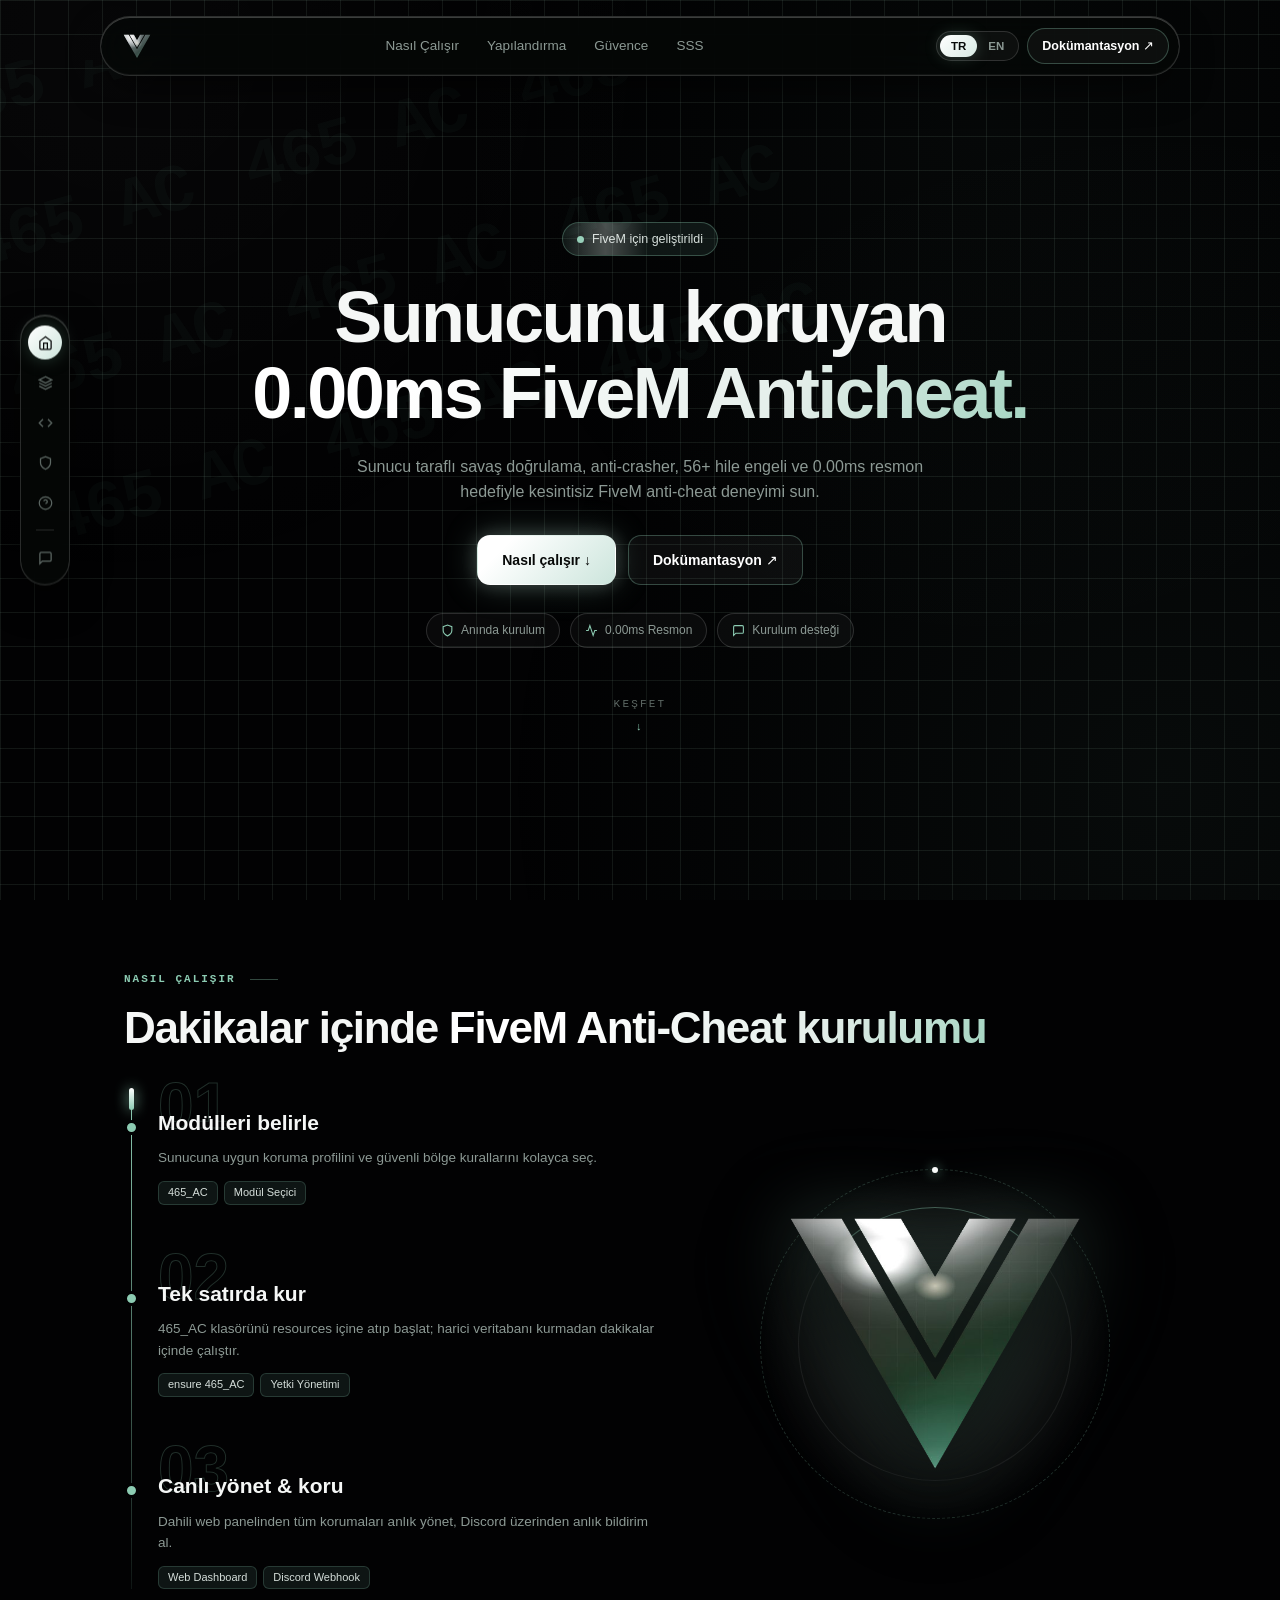
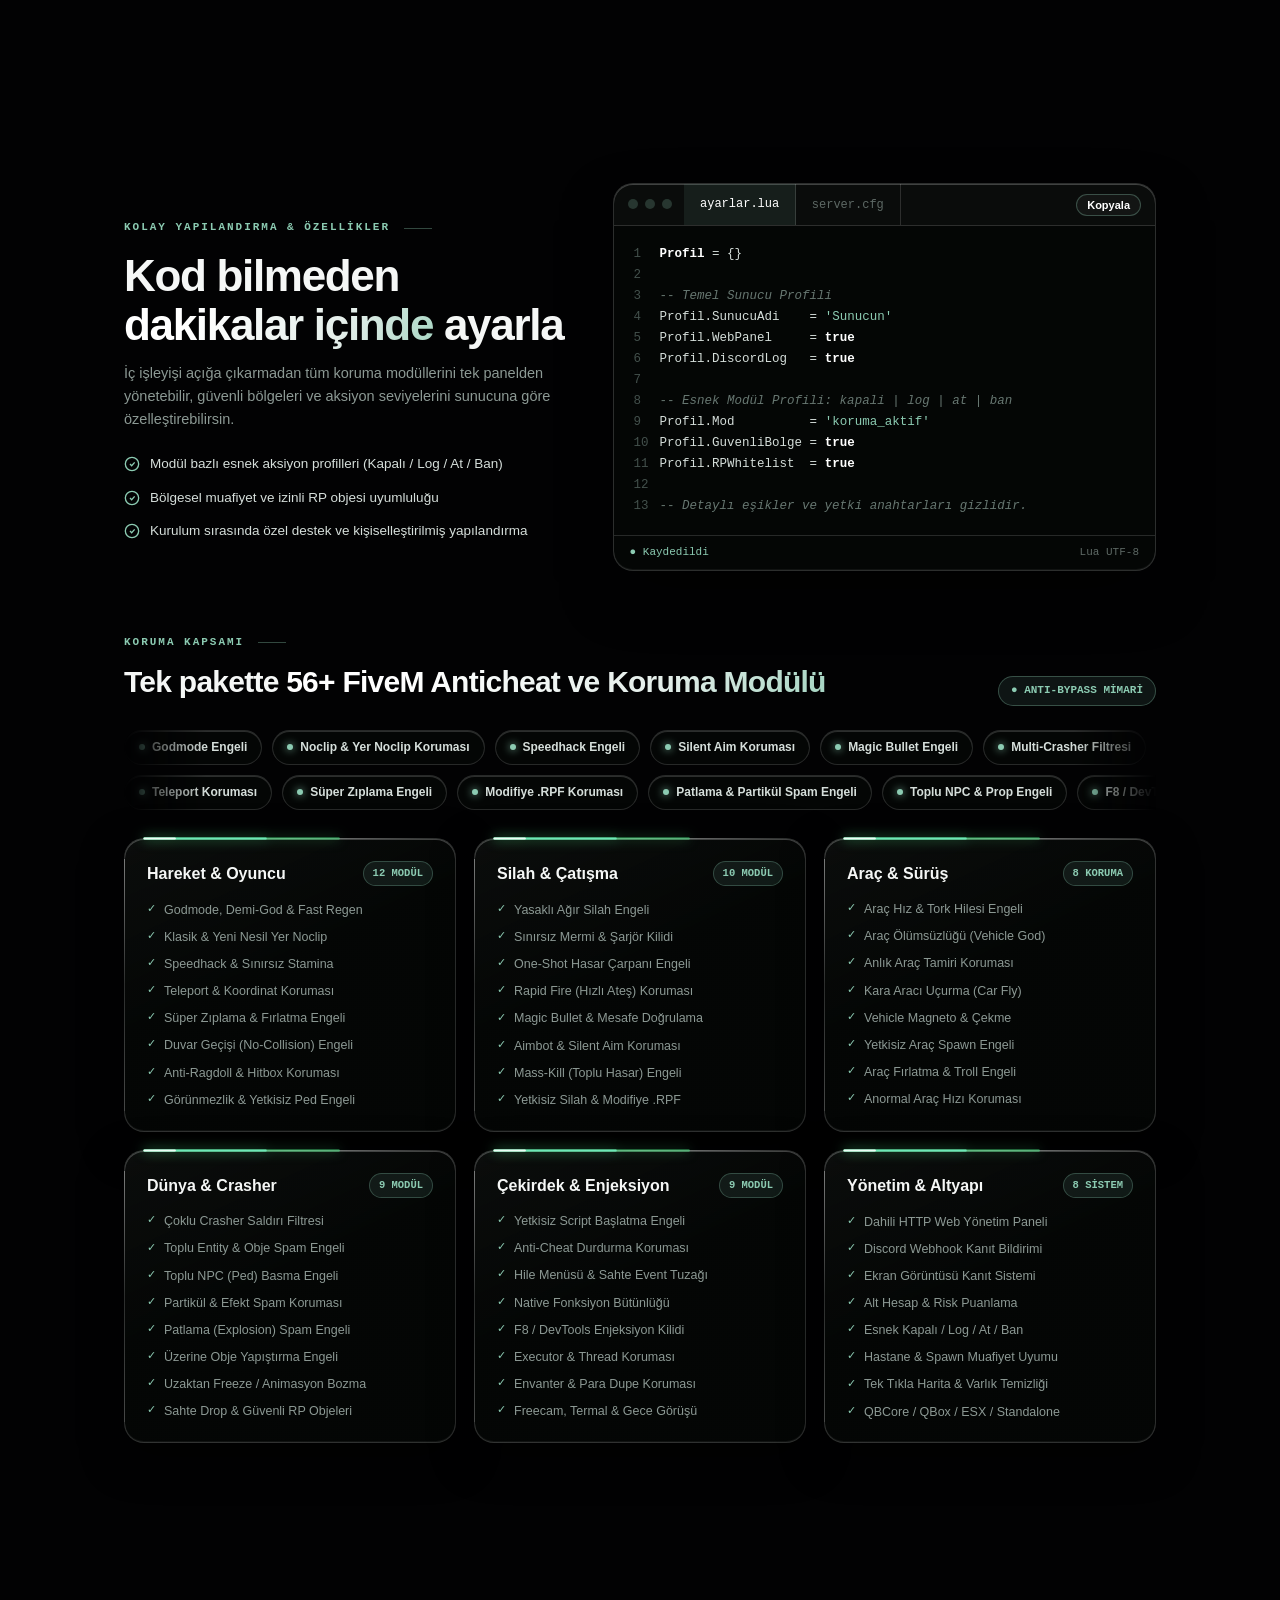
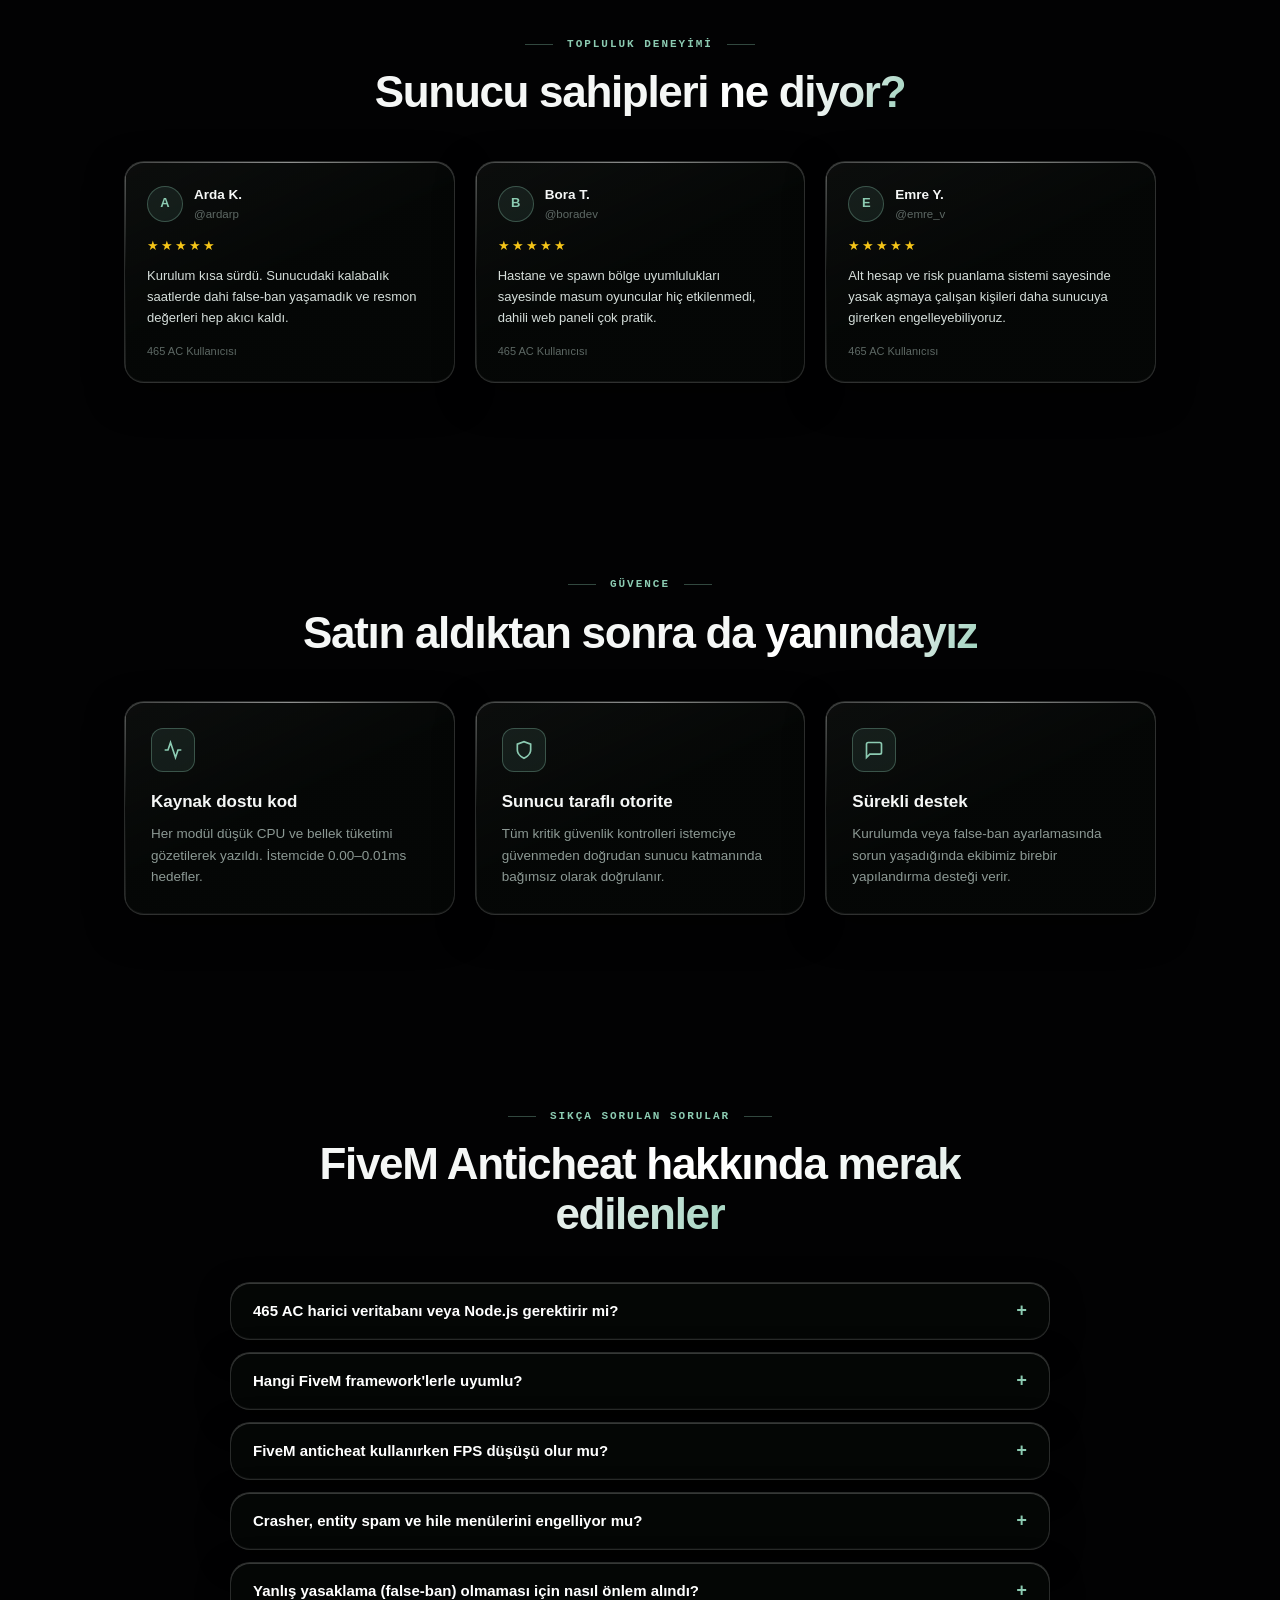
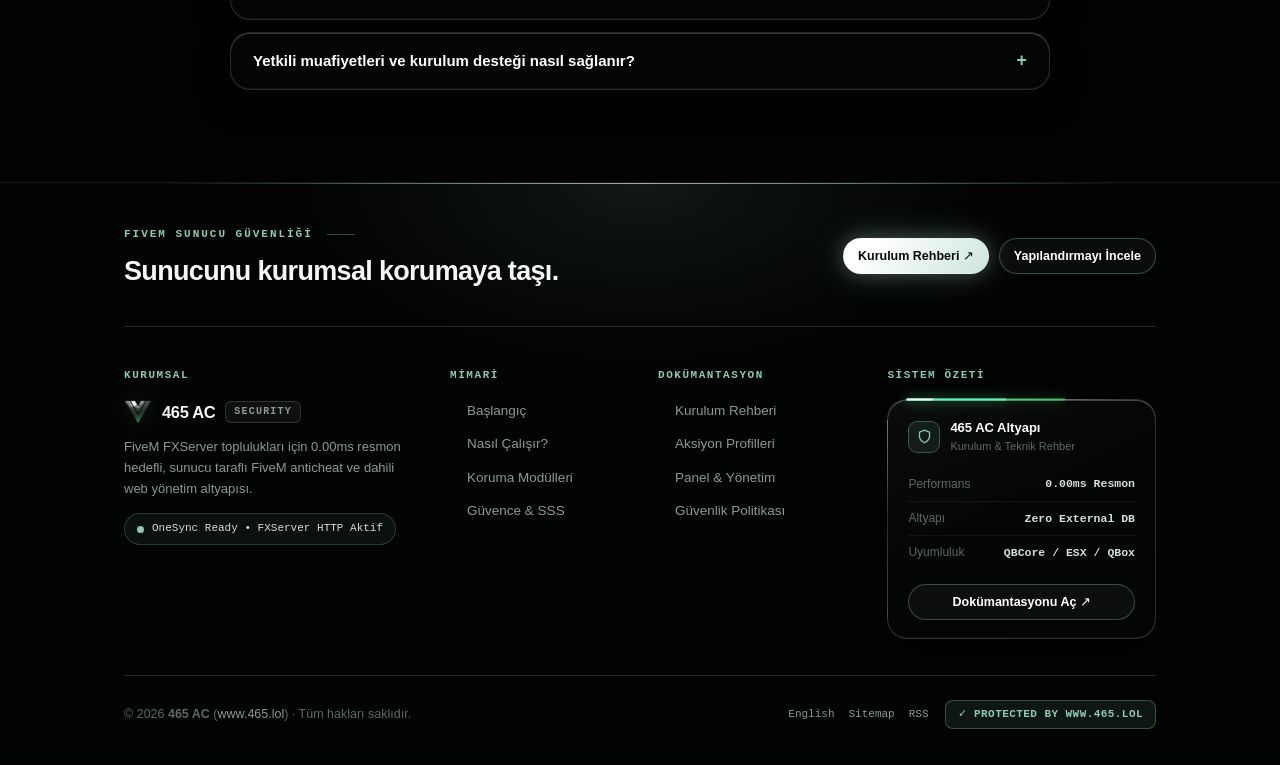
==== website/index.html @ b548aaf4 "Overhaul technical and multilingual SSR SEO with /en page and schema updates" ====
<!DOCTYPE html>
<html lang="tr" class="notranslate">
<head>
  <meta charset="UTF-8">
  <meta name="viewport" content="width=device-width, initial-scale=1.0">
  <meta name="google" content="notranslate">
  <script async src="https://www.googletagmanager.com/gtm.js?id=GTM-PP7FXDLT"></script>
  <script>
    window.dataLayer = window.dataLayer || [];
    function gtag(){dataLayer.push(arguments);}
    gtag('js', new Date());
  </script>
  <title>465 AC | FiveM Anticheat</title>
  <meta name="description" content="0.00ms resmon hedefli FiveM anticheat ve anti-cheat sistemi. QBCore &amp; ESX uyumlu 56+ hile koruması, anti-crasher ve canlı web yönetim panelini keşfet.">
  <meta name="robots" content="index, follow, max-image-preview:large, max-snippet:-1">
  <meta name="theme-color" content="#8ccbb2">
  <link rel="canonical" href="https://www.465.lol/">
  <link rel="alternate" hreflang="tr" href="https://www.465.lol/">
  <link rel="alternate" hreflang="en" href="https://www.465.lol/en">
  <link rel="alternate" hreflang="x-default" href="https://www.465.lol/en">
  <link rel="alternate" type="application/rss+xml" title="465 AC Güncellemeler" href="https://www.465.lol/feed.xml">
  <link rel="icon" type="image/svg+xml" href="assets/logo.svg">

  <meta property="og:type" content="website">
  <meta property="og:site_name" content="465 AC">
  <meta property="og:title" content="465 AC — FiveM Anti-Cheat &amp; Sunucu Güvenliği">
  <meta property="og:description" content="0.00ms resmon hedefli FiveM anti-cheat sistemi. 56+ aktif koruma modülü, anti-crasher ve canlı web yönetim paneli.">
  <meta property="og:url" content="https://www.465.lol/">
  <meta property="og:image" content="https://www.465.lol/assets/og-banner.png">
  <meta property="og:image:type" content="image/png">
  <meta property="og:image:width" content="1200">
  <meta property="og:image:height" content="630">
  <meta property="og:image:alt" content="465 AC — 0.00ms FiveM Anti-Cheat &amp; Sunucu Güvenlik Sistemi">
  <meta property="og:locale" content="tr_TR">
  <meta property="og:locale:alternate" content="en_US">

  <meta name="twitter:card" content="summary_large_image">
  <meta name="twitter:title" content="465 AC — FiveM Anti-Cheat &amp; Sunucu Güvenliği">
  <meta name="twitter:description" content="0.00ms resmon hedefli FiveM anti-cheat: 56+ aktif koruma modülü ve canlı web yönetim paneli.">
  <meta name="twitter:image" content="https://www.465.lol/assets/og-banner.png">
  <meta name="twitter:image:alt" content="465 AC — FiveM Anti-Cheat">

  <link rel="stylesheet" href="assets/app.min.css?v=17">

  <script type="application/ld+json">
  {
    "@context": "https://schema.org",
    "@graph": [
      {
        "@type": "Organization",
        "@id": "https://www.465.lol/#organization",
        "name": "465 AC",
        "alternateName": ["465 Anticheat", "465 Anti-Cheat"],
        "url": "https://www.465.lol/",
        "logo": {
          "@type": "ImageObject",
          "url": "https://www.465.lol/assets/logo-465.png",
          "width": 531,
          "height": 465
        },
        "image": "https://www.465.lol/assets/og-banner.png",
        "description": "FiveM sunucuları için 0.00ms resmon hedefli sunucu taraflı FiveM anticheat ve dahili web yönetim sistemi."
      },
      {
        "@type": "WebSite",
        "name": "465 AC — FiveM Anticheat",
        "url": "https://www.465.lol/",
        "inLanguage": ["tr-TR", "en-US"],
        "publisher": { "@id": "https://www.465.lol/#organization" }
      },
      {
        "@type": "SoftwareApplication",
        "name": "465 AC FiveM Anticheat",
        "alternateName": "465 AC FiveM Anti-Cheat",
        "applicationCategory": "SecurityApplication",
        "operatingSystem": "FiveM FXServer (Windows / Linux)",
        "softwareVersion": "4.2",
        "inLanguage": "tr",
        "url": "https://www.465.lol/",
        "image": "https://www.465.lol/assets/og-banner.png",
        "screenshot": "https://www.465.lol/assets/og-banner.png",
        "author": { "@id": "https://www.465.lol/#organization" },
        "publisher": { "@id": "https://www.465.lol/#organization" },
        "description": "0.00ms resmon hedefli, sunucu taraflı savaş doğrulama, anti-noclip, anti-aimbot, multi-crasher filtresi ve dahili web paneline sahip FiveM anticheat sistemi.",
        "featureList": [
          "0.00ms resmon performans hedefi",
          "56+ aktif FiveM anticheat koruma modülü",
          "Sunucu taraflı hareket, silah ve araç doğrulama",
          "Multi-Crasher, entity spam ve partikül saldırı filtresi",
          "Executor, thread ve enjeksiyon koruması",
          "Dahili FXServer HTTP web yönetim paneli",
          "QBCore, QBox, ESX ve Standalone uyumluluğu"
        ]
      },
      {
        "@type": "BreadcrumbList",
        "itemListElement": [
          {
            "@type": "ListItem",
            "position": 1,
            "name": "Ana Sayfa",
            "item": "https://www.465.lol/"
          },
          {
            "@type": "ListItem",
            "position": 2,
            "name": "English",
            "item": "https://www.465.lol/en"
          },
          {
            "@type": "ListItem",
            "position": 3,
            "name": "Dokümantasyon",
            "item": "https://www.465.lol/docs"
          }
        ]
      },
      {
        "@type": "FAQPage",
        "mainEntity": [
          {
            "@type": "Question",
            "name": "465 AC harici veritabanı veya Node.js gerektirir mi?",
            "acceptedAnswer": {
              "@type": "Answer",
              "text": "Hayır. Resource olarak sunucuya eklediğinizde web yönetim paneli doğrudan FXServer'ın kendi HTTP sunucusu üzerinden çalışır; banlar ve oyuncu geçmişi JSON dosyalarında saklanır."
            }
          },
          {
            "@type": "Question",
            "name": "Hangi FiveM framework'lerle uyumlu?",
            "acceptedAnswer": {
              "@type": "Answer",
              "text": "QBCore, QBox, ESX ve Standalone tüm OneSync FiveM sunucularıyla uyumludur. Hastane, spawn ve meslek bölgeleri için güvenli alan uyumlulukları tüm paketlere kolayca uyarlanır."
            }
          },
          {
            "@type": "Question",
            "name": "FiveM anticheat kullanırken FPS düşüşü olur mu?",
            "acceptedAnswer": {
              "@type": "Answer",
              "text": "Hayır. 465 AC düşük CPU yüküyle çalışacak şekilde optimize edilmiştir ve istemcide 0.00-0.01ms resmon hedefleyerek kalabalık RP sunucularında dahi FPS kaybını önler."
            }
          },
          {
            "@type": "Question",
            "name": "Crasher, entity spam ve hile menülerini engelliyor mu?",
            "acceptedAnswer": {
              "@type": "Answer",
              "text": "Evet. Çoklu crasher filtreleri, toplu entity/NPC spam engeli, anti-noclip, anti-aimbot, anti-godmode ve executor enjeksiyon korumaları tek pakette sunulur."
            }
          },
          {
            "@type": "Question",
            "name": "Yanlış yasaklama (false-ban) olmaması için nasıl önlem alındı?",
            "acceptedAnswer": {
              "@type": "Answer",
              "text": "Her koruma kategorisi kapalı, bildirim, atma veya yasaklama profilleriyle ayarlanabilir; hastane ve spawn noktaları için güvenli bölge uyumlulukları yanlış tespitleri önler."
            }
          },
          {
            "@type": "Question",
            "name": "Yetkili muafiyetleri ve kurulum desteği nasıl sağlanır?",
            "acceptedAnswer": {
              "@type": "Answer",
              "text": "Yetkili izinleri teslimat sırasında sağlanan özel güvenlik anahtarı üzerinden yapılandırılır ve kurulum sürecinde birebir teknik destek verilir."
            }
          }
        ]
      }
    ]
  }
  </script>
</head>
<body>
  <div class="bg-grid" aria-hidden="true"></div>

  <div class="navbar-wrap">
    <header class="navbar-pill">
      <a href="/" data-route="baslangic" class="brand" aria-label="465 AC Ana Sayfa">
        <img src="assets/logo.svg" alt="465 AC FiveM Anti-Cheat Logo" width="32" height="32" style="display:block;">
      </a>

      <nav class="nav-links" id="primaryNavLinks" aria-label="Ana Menü">
        <a href="/nasil-calisir" data-route="nasil-calisir" data-nav="nasil-calisir" data-i18n="nav_how">Nasıl Çalışır</a>
        <a href="/yapilandirma" data-route="yapilandirma" data-nav="yapilandirma" data-i18n="nav_config">Yapılandırma</a>
        <a href="/guvence" data-route="guvence" data-nav="guvence" data-i18n="nav_guarantee">Güvence</a>
        <a href="/sss" data-route="sss" data-nav="sss" data-i18n="nav_faq">SSS</a>
      </nav>

      <div class="nav-actions">
        <div class="lang-switch" aria-label="Dil Seçimi">
          <button type="button" data-lang-btn="tr" class="active" onclick="set465Lang('tr')">TR</button>
          <button type="button" data-lang-btn="en" onclick="set465Lang('en')">EN</button>
        </div>
        <a href="/docs" class="btn btn-dark btn-sm" data-i18n="nav_docs">Dokümantasyon ↗</a>
        <button type="button" class="mobile-toggle" id="mobileNavToggle" aria-label="Menüyü Aç">☰</button>
      </div>
    </header>
  </div>

  <aside class="left-dock" aria-label="Bölüm Gezgini">
    <a href="/" data-route="baslangic" class="dock-btn active" data-dock="baslangic" title="Başlangıç">
      <svg width="15" height="15" viewBox="0 0 24 24" fill="none" stroke="currentColor" stroke-width="2"><path d="M3 9l9-7 9 7v11a2 2 0 0 1-2 2H5a2 2 0 0 1-2-2z"/><polyline points="9 22 9 12 15 12 15 22"/></svg>
    </a>
    <a href="/nasil-calisir" data-route="nasil-calisir" class="dock-btn" data-dock="nasil-calisir" title="Nasıl Çalışır">
      <svg width="15" height="15" viewBox="0 0 24 24" fill="none" stroke="currentColor" stroke-width="2"><polygon points="12 2 2 7 12 12 22 7 12 2"/><polyline points="2 17 12 22 22 17"/><polyline points="2 12 12 17 22 12"/></svg>
    </a>
    <a href="/yapilandirma" data-route="yapilandirma" class="dock-btn" data-dock="yapilandirma" title="Yapılandırma">
      <svg width="15" height="15" viewBox="0 0 24 24" fill="none" stroke="currentColor" stroke-width="2"><polyline points="16 18 22 12 16 6"/><polyline points="8 6 2 12 8 18"/></svg>
    </a>
    <a href="/guvence" data-route="guvence" class="dock-btn" data-dock="guvence" title="Güvence">
      <svg width="15" height="15" viewBox="0 0 24 24" fill="none" stroke="currentColor" stroke-width="2"><path d="M12 22s8-4 8-10V5l-8-3-8 3v7c0 6 8 10 8 10z"/></svg>
    </a>
    <a href="/sss" data-route="sss" class="dock-btn" data-dock="sss" title="SSS">
      <svg width="15" height="15" viewBox="0 0 24 24" fill="none" stroke="currentColor" stroke-width="2"><circle cx="12" cy="12" r="10"/><path d="M9.09 9a3 3 0 0 1 5.83 1c0 2-3 3-3 3"/><line x1="12" y1="17" x2="12.01" y2="17"/></svg>
    </a>
    <div class="dock-divider"></div>
    <a href="/docs" class="dock-btn" title="Dokümantasyon &amp; Destek">
      <svg width="15" height="15" viewBox="0 0 24 24" fill="none" stroke="currentColor" stroke-width="2"><path d="M21 15a2 2 0 0 1-2 2H7l-4 4V5a2 2 0 0 1 2-2h14a2 2 0 0 1 2 2z"/></svg>
    </a>
  </aside>

  <button type="button" class="scroll-top-btn" id="scrollTopBtn" onclick="window.scrollTo({top:0,behavior:'smooth'})" aria-label="Yukarı çık">
    <svg width="18" height="18" viewBox="0 0 24 24" fill="none" stroke="currentColor" stroke-width="2.2"><line x1="12" y1="19" x2="12" y2="5"/><polyline points="5 12 12 5 19 12"/></svg>
  </button>

  <main>
    <section class="hero" id="baslangic" data-section-id="baslangic">
      <div class="hero-watermark" aria-hidden="true">
        <div class="hero-wm-row"><span>465 AC</span><span>465 AC</span><span>465 AC</span><span>465 AC</span><span>465 AC</span></div>
        <div class="hero-wm-row"><span>465 AC</span><span>465 AC</span><span>465 AC</span><span>465 AC</span><span>465 AC</span></div>
        <div class="hero-wm-row"><span>465 AC</span><span>465 AC</span><span>465 AC</span><span>465 AC</span><span>465 AC</span></div>
        <div class="hero-wm-row"><span>465 AC</span><span>465 AC</span><span>465 AC</span><span>465 AC</span><span>465 AC</span></div>
        <div class="hero-wm-row"><span>465 AC</span><span>465 AC</span><span>465 AC</span><span>465 AC</span><span>465 AC</span></div>
      </div>

      <div class="hero-badge hero-anim-1">
        <span class="hero-badge-dot"></span>
        <span data-i18n="hero_pill">FiveM için geliştirildi</span>
      </div>

      <h1 class="hero-anim-2">
        <span data-i18n="hero_h1_top">Sunucunu koruyan</span><br>
        <span class="silver-grad" data-i18n="hero_h1_bot">0.00ms FiveM Anticheat.</span>
      </h1>

      <p class="hero-sub hero-anim-3" data-i18n="hero_sub">
        Sunucu taraflı savaş doğrulama, anti-crasher, 56+ hile engeli ve 0.00ms resmon hedefiyle kesintisiz FiveM anti-cheat deneyimi sun.
      </p>

      <div class="hero-cta hero-anim-4">
        <a href="/nasil-calisir" data-route="nasil-calisir" class="btn btn-white btn-lg" data-i18n="hero_btn_explore">Nasıl çalışır ↓</a>
        <a href="/docs" class="btn btn-dark btn-lg" data-i18n="hero_btn_docs">Dokümantasyon ↗</a>
      </div>

      <div class="hero-trust-pills hero-anim-5">
        <span class="trust-pill">
          <svg width="13" height="13" viewBox="0 0 24 24" fill="none" stroke="currentColor" stroke-width="2"><path d="M12 22s8-4 8-10V5l-8-3-8 3v7c0 6 8 10 8 10z"/></svg>
          <span data-i18n="trust_1">Anında kurulum</span>
        </span>
        <span class="trust-pill">
          <svg width="13" height="13" viewBox="0 0 24 24" fill="none" stroke="currentColor" stroke-width="2"><polyline points="22 12 18 12 15 21 9 3 6 12 2 12"/></svg>
          <span data-i18n="trust_2">0.00ms Resmon</span>
        </span>
        <span class="trust-pill">
          <svg width="13" height="13" viewBox="0 0 24 24" fill="none" stroke="currentColor" stroke-width="2"><path d="M21 15a2 2 0 0 1-2 2H7l-4 4V5a2 2 0 0 1 2-2h14a2 2 0 0 1 2 2z"/></svg>
          <span data-i18n="trust_3">Kurulum desteği</span>
        </span>
      </div>

      <a href="/nasil-calisir" data-route="nasil-calisir" class="scroll-cue hero-anim-5">
        <span data-i18n="scroll_cue">KEŞFET</span>
        <span>↓</span>
      </a>
    </section>

    <section class="section" id="nasil-calisir" data-section-id="nasil-calisir">
      <div class="container">
        <div class="eyebrow left" data-reveal data-i18n="how_eyebrow">NASIL ÇALIŞIR</div>
        <h2 class="section-title-left" data-reveal style="margin-bottom:36px;">Dakikalar içinde <span class="silver-grad">FiveM Anti-Cheat kurulumu</span></h2>

        <div class="how-grid">
          <div class="timeline" data-reveal>
            <div class="tl-step">
              <span class="tl-dot"></span>
              <span class="tl-num">01</span>
              <h3 data-i18n="how_s1_t">Modülleri belirle</h3>
              <p data-i18n="how_s1_d">Sunucuna uygun koruma profilini ve güvenli bölge kurallarını kolayca seç.</p>
              <div class="tag-row">
                <span class="fw-tag">465_AC</span>
                <span class="fw-tag">Modül Seçici</span>
              </div>
            </div>

            <div class="tl-step">
              <span class="tl-dot"></span>
              <span class="tl-num">02</span>
              <h3 data-i18n="how_s2_t">Tek satırda kur</h3>
              <p data-i18n="how_s2_d">465_AC klasörünü resources içine atıp başlat; harici veritabanı kurmadan dakikalar içinde çalıştır.</p>
              <div class="tag-row">
                <span class="fw-tag">ensure 465_AC</span>
                <span class="fw-tag">Yetki Yönetimi</span>
              </div>
            </div>

            <div class="tl-step">
              <span class="tl-dot"></span>
              <span class="tl-num">03</span>
              <h3 data-i18n="how_s3_t">Canlı yönet &amp; koru</h3>
              <p data-i18n="how_s3_d">Dahili web panelinden tüm korumaları anlık yönet, Discord üzerinden anlık bildirim al.</p>
              <div class="tag-row">
                <span class="fw-tag">Web Dashboard</span>
                <span class="fw-tag">Discord Webhook</span>
              </div>
            </div>
          </div>

          <div class="chrome-stage" data-reveal id="emblemStage">
            <div class="chrome-halo"></div>
            <div class="orbit-ring"></div>
            <div class="orbit-ring-inner"></div>
            <div class="logo-float">
              <img src="assets/logo-465.png" alt="465 AC Şeffaf Metalik Logo" width="310" height="271" loading="lazy" decoding="async">
            </div>
          </div>
        </div>
      </div>
    </section>

    <section class="section" id="yapilandirma" data-section-id="yapilandirma">
      <div class="container">
        <div class="config-grid">
          <div data-reveal>
            <div class="eyebrow left" data-i18n="cfg_eyebrow">KOLAY YAPILANDIRMA &amp; ÖZELLİKLER</div>
            <h2 class="section-title-left">
              <span data-i18n="cfg_title_1">Kod bilmeden </span><span class="silver-grad" data-i18n="cfg_title_2">dakikalar içinde </span><span data-i18n="cfg_title_3">ayarla</span>
            </h2>
            <p style="font-size:14.5px;color:var(--text-muted);margin:0;" data-i18n="cfg_desc">
              İç işleyişi açığa çıkarmadan tüm koruma modüllerini tek panelden yönetebilir, güvenli bölgeleri ve aksiyon seviyelerini sunucuna göre özelleştirebilirsin.
            </p>

            <ul class="check-list">
              <li>
                <svg width="16" height="16" viewBox="0 0 24 24" fill="none" stroke="currentColor" stroke-width="2"><circle cx="12" cy="12" r="10"/><polyline points="9 12 11.5 14.5 16 9.5"/></svg>
                <span data-i18n="cfg_b1">Modül bazlı esnek aksiyon profilleri (Kapalı / Log / At / Ban)</span>
              </li>
              <li>
                <svg width="16" height="16" viewBox="0 0 24 24" fill="none" stroke="currentColor" stroke-width="2"><circle cx="12" cy="12" r="10"/><polyline points="9 12 11.5 14.5 16 9.5"/></svg>
                <span data-i18n="cfg_b2">Bölgesel muafiyet ve izinli RP objesi uyumluluğu</span>
              </li>
              <li>
                <svg width="16" height="16" viewBox="0 0 24 24" fill="none" stroke="currentColor" stroke-width="2"><circle cx="12" cy="12" r="10"/><polyline points="9 12 11.5 14.5 16 9.5"/></svg>
                <span data-i18n="cfg_b3">Kurulum sırasında özel destek ve kişiselleştirilmiş yapılandırma</span>
              </li>
            </ul>
          </div>

          <div class="ide-window" data-reveal>
            <div class="ide-titlebar">
              <div style="display:flex;align-items:center;height:100%;">
                <div class="ide-dots"><span></span><span></span><span></span></div>
                <div class="ide-tabs">
                  <button type="button" class="ide-tab active" onclick="switchIdeTab('config', this)">ayarlar.lua</button>
                  <button type="button" class="ide-tab" onclick="switchIdeTab('server', this)">server.cfg</button>
                </div>
              </div>
              <button type="button" class="btn btn-dark btn-sm" style="padding:4px 10px;font-size:11px;" onclick="copyIdeCode()" id="ideCopyBtn">Kopyala</button>
            </div>
            <pre class="ide-code" id="ideCodeView"></pre>
            <div class="ide-statusbar">
              <span>● Kaydedildi</span>
              <span id="ideLangLabel">Lua &nbsp; UTF-8</span>
            </div>
          </div>
        </div>

        <div class="feat-block" data-reveal>
          <div class="feat-block-head">
            <div>
              <div class="eyebrow left" style="margin-bottom:6px;">KORUMA KAPSAMI</div>
              <h2 style="margin:0;font-size:clamp(22px,3vw,30px);font-weight:800;letter-spacing:-0.025em;">Tek pakette <span class="silver-grad">56+ FiveM Anticheat ve Koruma Modülü</span></h2>
            </div>
            <span class="feat-count-badge">● ANTI-BYPASS MİMARİ</span>
          </div>

          <div class="feat-marquee-wrap" aria-label="Koruma Özellikleri Şeridi">
            <div class="feat-marquee-track">
              <span class="feat-pill">Godmode Engeli</span><span class="feat-pill">Noclip &amp; Yer Noclip Koruması</span><span class="feat-pill">Speedhack Engeli</span><span class="feat-pill">Silent Aim Koruması</span><span class="feat-pill">Magic Bullet Engeli</span><span class="feat-pill">Multi-Crasher Filtresi</span><span class="feat-pill">Car Fly Engeli</span><span class="feat-pill">Vehicle Magneto Koruması</span><span class="feat-pill">Resource Injection Engeli</span><span class="feat-pill">Rapid Fire Koruması</span><span class="feat-pill">One-Shot Hasar Kilidi</span><span class="feat-pill">Mass-Kill Engeli</span><span class="feat-pill">Anti-Attach &amp; Freeze</span><span class="feat-pill">Ekonomi &amp; Dupe Koruması</span>
              <span class="feat-pill">Godmode Engeli</span><span class="feat-pill">Noclip &amp; Yer Noclip Koruması</span><span class="feat-pill">Speedhack Engeli</span><span class="feat-pill">Silent Aim Koruması</span><span class="feat-pill">Magic Bullet Engeli</span><span class="feat-pill">Multi-Crasher Filtresi</span><span class="feat-pill">Car Fly Engeli</span><span class="feat-pill">Vehicle Magneto Koruması</span><span class="feat-pill">Resource Injection Engeli</span><span class="feat-pill">Rapid Fire Koruması</span><span class="feat-pill">One-Shot Hasar Kilidi</span><span class="feat-pill">Mass-Kill Engeli</span><span class="feat-pill">Anti-Attach &amp; Freeze</span><span class="feat-pill">Ekonomi &amp; Dupe Koruması</span>
            </div>
            <div class="feat-marquee-track rev">
              <span class="feat-pill">Teleport Koruması</span><span class="feat-pill">Süper Zıplama Engeli</span><span class="feat-pill">Modifiye .RPF Koruması</span><span class="feat-pill">Patlama &amp; Partikül Spam Engeli</span><span class="feat-pill">Toplu NPC &amp; Prop Engeli</span><span class="feat-pill">F8 / DevTools Koruması</span><span class="feat-pill">Executor Thread Guard</span><span class="feat-pill">Sahte Event Tuzağı</span><span class="feat-pill">Alt Hesap &amp; Ban Aşma Tespiti</span><span class="feat-pill">Freecam &amp; Spectate Engeli</span><span class="feat-pill">Termal &amp; Gece Görüşü Engeli</span><span class="feat-pill">Dahili Web Yönetim Paneli</span><span class="feat-pill">Discord Kanıt Webhook</span><span class="feat-pill">Tek Tık Harita Temizliği</span>
              <span class="feat-pill">Teleport Koruması</span><span class="feat-pill">Süper Zıplama Engeli</span><span class="feat-pill">Modifiye .RPF Koruması</span><span class="feat-pill">Patlama &amp; Partikül Spam Engeli</span><span class="feat-pill">Toplu NPC &amp; Prop Engeli</span><span class="feat-pill">F8 / DevTools Koruması</span><span class="feat-pill">Executor Thread Guard</span><span class="feat-pill">Sahte Event Tuzağı</span><span class="feat-pill">Alt Hesap &amp; Ban Aşma Tespiti</span><span class="feat-pill">Freecam &amp; Spectate Engeli</span><span class="feat-pill">Termal &amp; Gece Görüşü Engeli</span><span class="feat-pill">Dahili Web Yönetim Paneli</span><span class="feat-pill">Discord Kanıt Webhook</span><span class="feat-pill">Tek Tık Harita Temizliği</span>
            </div>
          </div>

          <div class="feat-matrix">
            <div class="snake-box feat-cat-card">
              <div class="feat-cat-top"><h3>Hareket &amp; Oyuncu</h3><span class="feat-cat-cnt">12 MODÜL</span></div>
              <ul class="feat-list">
                <li>Godmode, Demi-God &amp; Fast Regen</li>
                <li>Klasik &amp; Yeni Nesil Yer Noclip</li>
                <li>Speedhack &amp; Sınırsız Stamina</li>
                <li>Teleport &amp; Koordinat Koruması</li>
                <li>Süper Zıplama &amp; Fırlatma Engeli</li>
                <li>Duvar Geçişi (No-Collision) Engeli</li>
                <li>Anti-Ragdoll &amp; Hitbox Koruması</li>
                <li>Görünmezlik &amp; Yetkisiz Ped Engeli</li>
              </ul>
            </div>

            <div class="snake-box feat-cat-card">
              <div class="feat-cat-top"><h3>Silah &amp; Çatışma</h3><span class="feat-cat-cnt">10 MODÜL</span></div>
              <ul class="feat-list">
                <li>Yasaklı Ağır Silah Engeli</li>
                <li>Sınırsız Mermi &amp; Şarjör Kilidi</li>
                <li>One-Shot Hasar Çarpanı Engeli</li>
                <li>Rapid Fire (Hızlı Ateş) Koruması</li>
                <li>Magic Bullet &amp; Mesafe Doğrulama</li>
                <li>Aimbot &amp; Silent Aim Koruması</li>
                <li>Mass-Kill (Toplu Hasar) Engeli</li>
                <li>Yetkisiz Silah &amp; Modifiye .RPF</li>
              </ul>
            </div>

            <div class="snake-box feat-cat-card">
              <div class="feat-cat-top"><h3>Araç &amp; Sürüş</h3><span class="feat-cat-cnt">8 KORUMA</span></div>
              <ul class="feat-list">
                <li>Araç Hız &amp; Tork Hilesi Engeli</li>
                <li>Araç Ölümsüzlüğü (Vehicle God)</li>
                <li>Anlık Araç Tamiri Koruması</li>
                <li>Kara Aracı Uçurma (Car Fly)</li>
                <li>Vehicle Magneto &amp; Çekme</li>
                <li>Yetkisiz Araç Spawn Engeli</li>
                <li>Araç Fırlatma &amp; Troll Engeli</li>
                <li>Anormal Araç Hızı Koruması</li>
              </ul>
            </div>

            <div class="snake-box feat-cat-card">
              <div class="feat-cat-top"><h3>Dünya &amp; Crasher</h3><span class="feat-cat-cnt">9 MODÜL</span></div>
              <ul class="feat-list">
                <li>Çoklu Crasher Saldırı Filtresi</li>
                <li>Toplu Entity &amp; Obje Spam Engeli</li>
                <li>Toplu NPC (Ped) Basma Engeli</li>
                <li>Partikül &amp; Efekt Spam Koruması</li>
                <li>Patlama (Explosion) Spam Engeli</li>
                <li>Üzerine Obje Yapıştırma Engeli</li>
                <li>Uzaktan Freeze / Animasyon Bozma</li>
                <li>Sahte Drop &amp; Güvenli RP Objeleri</li>
              </ul>
            </div>

            <div class="snake-box feat-cat-card">
              <div class="feat-cat-top"><h3>Çekirdek &amp; Enjeksiyon</h3><span class="feat-cat-cnt">9 MODÜL</span></div>
              <ul class="feat-list">
                <li>Yetkisiz Script Başlatma Engeli</li>
                <li>Anti-Cheat Durdurma Koruması</li>
                <li>Hile Menüsü &amp; Sahte Event Tuzağı</li>
                <li>Native Fonksiyon Bütünlüğü</li>
                <li>F8 / DevTools Enjeksiyon Kilidi</li>
                <li>Executor &amp; Thread Koruması</li>
                <li>Envanter &amp; Para Dupe Koruması</li>
                <li>Freecam, Termal &amp; Gece Görüşü</li>
              </ul>
            </div>

            <div class="snake-box feat-cat-card">
              <div class="feat-cat-top"><h3>Yönetim &amp; Altyapı</h3><span class="feat-cat-cnt">8 SİSTEM</span></div>
              <ul class="feat-list">
                <li>Dahili HTTP Web Yönetim Paneli</li>
                <li>Discord Webhook Kanıt Bildirimi</li>
                <li>Ekran Görüntüsü Kanıt Sistemi</li>
                <li>Alt Hesap &amp; Risk Puanlama</li>
                <li>Esnek Kapalı / Log / At / Ban</li>
                <li>Hastane &amp; Spawn Muafiyet Uyumu</li>
                <li>Tek Tıkla Harita &amp; Varlık Temizliği</li>
                <li>QBCore / QBox / ESX / Standalone</li>
              </ul>
            </div>
          </div>
        </div>
      </div>
    </section>

    <section class="section" id="yorumlar">
      <div class="container">
        <div class="section-head" data-reveal>
          <div class="eyebrow" data-i18n="rev_eyebrow">TOPLULUK DENEYİMİ</div>
          <h2>
            <span data-i18n="rev_title_1">Sunucu sahipleri </span><span class="silver-grad" data-i18n="rev_title_2">ne diyor?</span>
          </h2>
        </div>

        <div class="grid-3" data-reveal>
          <div class="card review-card">
            <div>
              <div class="review-meta" style="margin-bottom:12px;">
                <div class="avatar-circle">A</div>
                <div>
                  <div style="font-size:13.5px;font-weight:700;">Arda K.</div>
                  <div style="font-size:11.5px;color:var(--text-dim);">@ardarp</div>
                </div>
              </div>
              <div class="stars" aria-label="5 yıldız">★★★★★</div>
              <p style="font-size:13px;color:var(--text-soft);margin:10px 0 0;">
                Kurulum kısa sürdü. Sunucudaki kalabalık saatlerde dahi false-ban yaşamadık ve resmon değerleri hep akıcı kaldı.
              </p>
            </div>
            <div style="font-size:11px;color:var(--text-dim);">465 AC Kullanıcısı</div>
          </div>

          <div class="card review-card">
            <div>
              <div class="review-meta" style="margin-bottom:12px;">
                <div class="avatar-circle">B</div>
                <div>
                  <div style="font-size:13.5px;font-weight:700;">Bora T.</div>
                  <div style="font-size:11.5px;color:var(--text-dim);">@boradev</div>
                </div>
              </div>
              <div class="stars" aria-label="5 yıldız">★★★★★</div>
              <p style="font-size:13px;color:var(--text-soft);margin:10px 0 0;">
                Hastane ve spawn bölge uyumlulukları sayesinde masum oyuncular hiç etkilenmedi, dahili web paneli çok pratik.
              </p>
            </div>
            <div style="font-size:11px;color:var(--text-dim);">465 AC Kullanıcısı</div>
          </div>

          <div class="card review-card">
            <div>
              <div class="review-meta" style="margin-bottom:12px;">
                <div class="avatar-circle">E</div>
                <div>
                  <div style="font-size:13.5px;font-weight:700;">Emre Y.</div>
                  <div style="font-size:11.5px;color:var(--text-dim);">@emre_v</div>
                </div>
              </div>
              <div class="stars" aria-label="5 yıldız">★★★★★</div>
              <p style="font-size:13px;color:var(--text-soft);margin:10px 0 0;">
                Alt hesap ve risk puanlama sistemi sayesinde yasak aşmaya çalışan kişileri daha sunucuya girerken engelleyebiliyoruz.
              </p>
            </div>
            <div style="font-size:11px;color:var(--text-dim);">465 AC Kullanıcısı</div>
          </div>
        </div>
      </div>
    </section>

    <section class="section" id="guvence" data-section-id="guvence">
      <div class="container">
        <div class="section-head" data-reveal>
          <div class="eyebrow" data-i18n="gua_eyebrow">GÜVENCE</div>
          <h2>
            <span data-i18n="gua_title_1">Satın aldıktan sonra da </span><span class="silver-grad" data-i18n="gua_title_2">yanındayız</span>
          </h2>
        </div>

        <div class="grid-3" data-reveal>
          <div class="card guarantee-card">
            <div class="sq-icon">
              <svg width="20" height="20" viewBox="0 0 24 24" fill="none" stroke="currentColor" stroke-width="2"><polyline points="22 12 18 12 15 21 9 3 6 12 2 12"/></svg>
            </div>
            <h3 style="margin:0 0 8px;font-size:17px;" data-i18n="g1_t">Kaynak dostu kod</h3>
            <p style="margin:0;font-size:13.5px;color:var(--text-muted);" data-i18n="g1_d">Her modül düşük CPU ve bellek tüketimi gözetilerek yazıldı. İstemcide 0.00–0.01ms hedefler.</p>
          </div>

          <div class="card guarantee-card">
            <div class="sq-icon">
              <svg width="20" height="20" viewBox="0 0 24 24" fill="none" stroke="currentColor" stroke-width="2"><path d="M12 22s8-4 8-10V5l-8-3-8 3v7c0 6 8 10 8 10z"/></svg>
            </div>
            <h3 style="margin:0 0 8px;font-size:17px;" data-i18n="g2_t">Sunucu taraflı otorite</h3>
            <p style="margin:0;font-size:13.5px;color:var(--text-muted);" data-i18n="g2_d">Tüm kritik güvenlik kontrolleri istemciye güvenmeden doğrudan sunucu katmanında bağımsız olarak doğrulanır.</p>
          </div>

          <div class="card guarantee-card">
            <div class="sq-icon">
              <svg width="20" height="20" viewBox="0 0 24 24" fill="none" stroke="currentColor" stroke-width="2"><path d="M21 15a2 2 0 0 1-2 2H7l-4 4V5a2 2 0 0 1 2-2h14a2 2 0 0 1 2 2z"/></svg>
            </div>
            <h3 style="margin:0 0 8px;font-size:17px;" data-i18n="g3_t">Sürekli destek</h3>
            <p style="margin:0;font-size:13.5px;color:var(--text-muted);" data-i18n="g3_d">Kurulumda veya false-ban ayarlamasında sorun yaşadığında ekibimiz birebir yapılandırma desteği verir.</p>
          </div>
        </div>
      </div>
    </section>

    <section class="section" id="sss" data-section-id="sss">
      <div class="container">
        <div class="section-head" data-reveal>
          <div class="eyebrow" data-i18n="faq_eyebrow">SIKÇA SORULAN SORULAR</div>
          <h2>FiveM Anticheat <span class="silver-grad">hakkında merak edilenler</span></h2>
        </div>

        <div class="faq-list" data-reveal>
          <div class="faq-item">
            <button type="button" class="faq-q" onclick="this.parentElement.classList.toggle('open')">
              <span>465 AC harici veritabanı veya Node.js gerektirir mi?</span>
              <span class="faq-plus">+</span>
            </button>
            <div class="faq-a">
              Hayır. Resource olarak sunucuya eklediğinizde web yönetim paneli doğrudan FXServer'ın kendi HTTP sunucusu üzerinden çalışır; banlar ve oyuncu geçmişi JSON dosyalarında saklanır.
            </div>
          </div>

          <div class="faq-item">
            <button type="button" class="faq-q" onclick="this.parentElement.classList.toggle('open')">
              <span>Hangi FiveM framework'lerle uyumlu?</span>
              <span class="faq-plus">+</span>
            </button>
            <div class="faq-a">
              QBCore, QBox, ESX ve Standalone tüm OneSync FiveM sunucularıyla uyumludur. Hastane, spawn ve meslek bölgeleri için güvenli alan uyumlulukları tüm paketlere kolayca uyarlanır.
            </div>
          </div>

          <div class="faq-item">
            <button type="button" class="faq-q" onclick="this.parentElement.classList.toggle('open')">
              <span>FiveM anticheat kullanırken FPS düşüşü olur mu?</span>
              <span class="faq-plus">+</span>
            </button>
            <div class="faq-a">
              Hayır. 465 AC düşük CPU yüküyle çalışacak şekilde optimize edilmiştir ve istemcide 0.00–0.01ms resmon hedefleyerek kalabalık RP sunucularında dahi FPS kaybını önler.
            </div>
          </div>

          <div class="faq-item">
            <button type="button" class="faq-q" onclick="this.parentElement.classList.toggle('open')">
              <span>Crasher, entity spam ve hile menülerini engelliyor mu?</span>
              <span class="faq-plus">+</span>
            </button>
            <div class="faq-a">
              Evet. Çoklu crasher filtreleri, toplu entity/NPC spam engeli, anti-noclip, anti-aimbot, anti-godmode ve executor enjeksiyon korumaları tek pakette sunulur.
            </div>
          </div>

          <div class="faq-item">
            <button type="button" class="faq-q" onclick="this.parentElement.classList.toggle('open')">
              <span>Yanlış yasaklama (false-ban) olmaması için nasıl önlem alındı?</span>
              <span class="faq-plus">+</span>
            </button>
            <div class="faq-a">
              Her koruma kategorisi kapalı, bildirim, atma veya yasaklama profilleriyle ayarlanabilir; hastane ve spawn noktaları için güvenli bölge uyumlulukları yanlış tespitleri önler.
            </div>
          </div>

          <div class="faq-item">
            <button type="button" class="faq-q" onclick="this.parentElement.classList.toggle('open')">
              <span>Yetkili muafiyetleri ve kurulum desteği nasıl sağlanır?</span>
              <span class="faq-plus">+</span>
            </button>
            <div class="faq-a">
              Yetkili izinleri teslimat sırasında sağlanan özel güvenlik anahtarı üzerinden yapılandırılır ve kurulum sürecinde birebir teknik destek verilir.
            </div>
          </div>
        </div>
      </div>
    </section>
  </main>

  <footer class="footer">
    <div class="container">
      <div class="footer-cta-band">
        <div>
          <div class="eyebrow left" style="margin-bottom:0;">FIVEM SUNUCU GÜVENLİĞİ</div>
          <h3>Sunucunu kurumsal korumaya taşı.</h3>
        </div>
        <div style="display:flex;flex-wrap:wrap;gap:10px;">
          <a href="/docs" class="btn btn-white btn-sm">Kurulum Rehberi ↗</a>
          <a href="/yapilandirma" data-route="yapilandirma" class="btn btn-dark btn-sm">Yapılandırmayı İncele</a>
        </div>
      </div>

      <div class="footer-grid">
        <div>
          <h4>KURUMSAL</h4>
          <div class="footer-brand-logo">
            <img src="assets/logo-465.png" alt="465 AC Şeffaf Logo" width="28" height="24" loading="lazy" decoding="async">
            <strong style="font-size:16.5px;letter-spacing:-0.02em;">465 AC</strong>
            <span class="footer-brand-tag">SECURITY</span>
          </div>
          <p style="font-size:13px;color:var(--text-muted);margin:0;max-width:290px;line-height:1.6;">
            FiveM FXServer toplulukları için 0.00ms resmon hedefli, sunucu taraflı FiveM anticheat ve dahili web yönetim altyapısı.
          </p>
          <div class="footer-status">
            <span class="hero-badge-dot"></span>
            <span>OneSync Ready • FXServer HTTP Aktif</span>
          </div>
        </div>

        <div>
          <h4>MİMARİ</h4>
          <ul>
            <li><a href="/baslangic" data-route="baslangic">Başlangıç</a></li>
            <li><a href="/nasil-calisir" data-route="nasil-calisir">Nasıl Çalışır?</a></li>
            <li><a href="/yapilandirma" data-route="yapilandirma">Koruma Modülleri</a></li>
            <li><a href="/guvence" data-route="guvence">Güvence &amp; SSS</a></li>
          </ul>
        </div>

        <div>
          <h4>DOKÜMANTASYON</h4>
          <ul>
            <li><a href="/docs">Kurulum Rehberi</a></li>
            <li><a href="/docs">Aksiyon Profilleri</a></li>
            <li><a href="/docs">Panel &amp; Yönetim</a></li>
            <li><a href="/docs">Güvenlik Politikası</a></li>
          </ul>
        </div>

        <div>
          <h4>SİSTEM ÖZETİ</h4>
          <div class="snake-box footer-hub-card">
            <div style="display:flex;align-items:center;gap:10px;">
              <div class="sq-icon" style="width:32px;height:32px;margin-bottom:0;border-radius:9px;">
                <svg width="15" height="15" viewBox="0 0 24 24" fill="none" stroke="currentColor" stroke-width="2"><path d="M12 22s8-4 8-10V5l-8-3-8 3v7c0 6 8 10 8 10z"/></svg>
              </div>
              <div>
                <div style="font-size:13px;font-weight:700;color:#fff;">465 AC Altyapı</div>
                <div style="font-size:11px;color:var(--text-dim);">Kurulum &amp; Teknik Rehber</div>
              </div>
            </div>
            <div class="footer-kv-list">
              <div class="footer-kv"><span class="footer-kv-lbl">Performans</span><span class="footer-kv-val">0.00ms Resmon</span></div>
              <div class="footer-kv"><span class="footer-kv-lbl">Altyapı</span><span class="footer-kv-val">Zero External DB</span></div>
              <div class="footer-kv"><span class="footer-kv-lbl">Uyumluluk</span><span class="footer-kv-val">QBCore / ESX / QBox</span></div>
            </div>
            <a href="/docs" class="btn btn-dark btn-sm" style="width:100%;">Dokümantasyonu Aç ↗</a>
          </div>
        </div>
      </div>

      <div class="footer-bottom">
        <span>© 2026 <strong>465 AC</strong> (<a href="https://www.465.lol/" style="color:var(--text-muted)">www.465.lol</a>) · Tüm hakları saklıdır.</span>
        <div style="display:flex;flex-wrap:wrap;align-items:center;gap:16px;">
          <div class="footer-legal-links">
            <a href="/en">English</a>
            <a href="/sitemap.xml">Sitemap</a>
            <a href="/feed.xml">RSS</a>
          </div>
          <span class="dmca-badge">✓ PROTECTED BY WWW.465.LOL</span>
        </div>
      </div>
    </div>
  </footer>

  <script src="assets/app.min.js?v=17" defer></script>
</body>
</html>
---- website/assets/app.min.css ----
:root{--bg:#020203;--bg-elevated:#060707;--surface:rgba(5,7,6,0.94);--border:rgba(255,255,255,0.14);--border-strong:rgba(140,203,178,0.32);--text:#f5f7f6;--text-soft:#d5deda;--text-muted:#8c9994;--text-dim:#5d6864;--accent:#5e8f7d;--accent-bright:#8ccbb2;--accent-soft:rgba(94,143,125,0.14);--accent-glow:rgba(140,203,178,0.26);--white-glow:0 0 34px rgba(140,203,178,0.28),0 0 18px rgba(255,255,255,0.18);--gold:#f5c518;--sky:#7dd3fc;--amber:#fcd34d;--radius-md:14px;--radius-lg:20px;--radius-xl:24px;--radius-pill:999px;--font-sans:"Inter",-apple-system,BlinkMacSystemFont,"Segoe UI",Roboto,sans-serif;--font-mono:"JetBrains Mono",ui-monospace,SFMono-Regular,Menlo,Monaco,Consolas,monospace}*,*::before,*::after{box-sizing:border-box}html{scroll-behavior:smooth;scroll-padding-top:96px;background:#020203;color:var(--text);font-family:var(--font-sans) !important;font-synthesis:none;-webkit-text-size-adjust:100%;text-size-adjust:100%;line-height:1.6;-webkit-font-smoothing:antialiased}body{margin:0;min-height:100vh;background-color:transparent;color:var(--text);font-family:var(--font-sans) !important;-webkit-user-select:none;user-select:none;-webkit-touch-callout:none;overflow-x:hidden}main,footer{position:relative;z-index:1}body.modal-open{overflow:hidden}a{color:inherit;text-decoration:none}button,input{font-family:inherit !important}img{-webkit-user-drag:none;user-drag:none;pointer-events:none}code,pre,kbd,.ide-code,.ide-code span,.ide-tab,.ide-statusbar,.ide-statusbar span,.eyebrow,.scroll-cue,.faq-plus,.pill-action,.footer h4,.dmca-badge,.hero-wm-row span,.footer-brand-tag,.footer-status,.footer-status span,.footer-kv-val,.footer-legal-links,.footer-legal-links a{font-family:var(--font-mono) !important}.mod-key{font-size:12px}:focus-visible{outline:2px solid var(--accent-bright);outline-offset:2px}@keyframes gridColorCycle{0%,100%{opacity:0}50%{opacity:0.9}}@keyframes bgAuraRotate{0%{transform:rotate(0deg) scale(1)}50%{transform:rotate(180deg) scale(1.04)}100%{transform:rotate(360deg) scale(1)}}.bg-grid{position:fixed;inset:0;pointer-events:none;z-index:0;overflow:hidden;background-color:#020203;background-image:linear-gradient(to right,rgba(255,255,255,0.036) 1px,transparent 1px),linear-gradient(to bottom,rgba(255,255,255,0.036) 1px,transparent 1px);background-size:34px 34px,34px 34px}.bg-grid::before{content:"";position:absolute;inset:0;background-image:linear-gradient(to right,rgba(94,143,125,0.085) 1px,transparent 1px),linear-gradient(to bottom,rgba(94,143,125,0.085) 1px,transparent 1px);background-size:34px 34px,34px 34px;animation:gridColorCycle 12s ease-in-out infinite;will-change:opacity}.bg-grid::after{content:"";position:absolute;inset:-35%;background:radial-gradient(circle at 26% 24%,rgba(255,255,255,0.025),transparent 28%),radial-gradient(circle at 74% 72%,rgba(94,143,125,0.065),transparent 34%),radial-gradient(circle at 66% 28%,rgba(140,203,178,0.035),transparent 30%);animation:bgAuraRotate 22s linear infinite;will-change:transform}.container{width:100%;max-width:1080px;margin:0 auto;padding:0 24px}.navbar-wrap{position:sticky;top:16px;z-index:100;padding:0 20px;pointer-events:none}.navbar-pill{pointer-events:auto;max-width:1080px;margin:0 auto;height:60px;padding:0 10px 0 20px;border-radius:var(--radius-pill);background:rgba(5,7,6,0.88);backdrop-filter:blur(18px);-webkit-backdrop-filter:blur(18px);border:1px solid rgba(255,255,255,0.16);box-shadow:0 14px 40px -10px rgba(0,0,0,0.72),inset 0 1px 0 rgba(255,255,255,0.22),inset 0 -1px 0 rgba(255,255,255,0.05);display:flex;align-items:center;justify-content:space-between;gap:16px}.brand{display:inline-flex;align-items:center;gap:9px;font-size:15.5px;font-weight:700;letter-spacing:-0.02em;white-space:nowrap}.brand-sub{color:var(--text-muted);font-weight:500}.nav-links{display:flex;align-items:center;gap:24px}.nav-links a{position:relative;font-size:13.5px;font-weight:500;color:var(--text-muted);padding:8px 2px;transition:color 0.16s ease}.nav-links a:hover,.nav-links a.active{color:#fff}.nav-links a.active::after{content:"";position:absolute;left:0;right:0;bottom:0;height:2px;border-radius:2px;background:linear-gradient(90deg,#ffffff,var(--accent-bright));box-shadow:0 0 12px var(--accent-glow)}.nav-actions{display:flex;align-items:center;gap:8px}.lang-switch{display:inline-flex;align-items:center;padding:3px;border-radius:var(--radius-pill);background:rgba(255,255,255,0.04);border:1px solid var(--border)}.lang-switch button{border:0;background:transparent;color:var(--text-muted);font-size:11.5px;font-weight:700;padding:5px 11px;border-radius:var(--radius-pill);cursor:pointer;transition:all 0.16s ease}.lang-switch button.active{background:linear-gradient(135deg,#ffffff,#d7eae3);color:#070908;box-shadow:0 0 16px var(--accent-glow)}.mobile-toggle{display:none;background:rgba(255,255,255,0.05);border:1px solid var(--border);color:#fff;width:36px;height:36px;border-radius:50%;place-items:center;cursor:pointer}.left-dock{position:fixed;left:20px;top:50%;transform:translateY(-50%);z-index:90;display:flex;flex-direction:column;align-items:center;gap:6px;padding:10px 7px;border-radius:var(--radius-pill);background:rgba(5,7,6,0.9);backdrop-filter:blur(16px);-webkit-backdrop-filter:blur(16px);border:1px solid rgba(255,255,255,0.15);box-shadow:0 14px 36px rgba(0,0,0,0.68),inset 0 1px 0 rgba(255,255,255,0.2),inset 0 -1px 0 rgba(255,255,255,0.05)}.dock-btn{width:34px;height:34px;border-radius:50%;display:grid;place-items:center;color:var(--text-dim);transition:all 0.18s ease}.dock-btn:hover{color:#fff;background:rgba(140,203,178,0.12)}.dock-btn.active{background:linear-gradient(135deg,#ffffff,#cde5dc);color:#070908;box-shadow:0 0 18px var(--accent-glow)}.dock-divider{width:18px;height:1px;background:var(--border);margin:4px 0}.scroll-top-btn{position:fixed;right:22px;bottom:22px;z-index:90;width:44px;height:44px;border-radius:50%;background:rgba(11,14,13,0.92);border:1px solid var(--border-strong);color:#fff;display:grid;place-items:center;cursor:pointer;opacity:0;pointer-events:none;transform:translateY(10px);transition:all 0.22s cubic-bezier(0.22,1,0.36,1)}.scroll-top-btn.visible{opacity:1;pointer-events:auto;transform:translateY(0)}.scroll-top-btn:hover{background:linear-gradient(135deg,#ffffff,var(--accent-bright));color:#070908;box-shadow:var(--white-glow)}.btn{position:relative;overflow:hidden;display:inline-flex;align-items:center;justify-content:center;gap:8px;font-size:13.5px;font-weight:600;padding:10px 18px;border-radius:12px;border:1px solid transparent;cursor:pointer;transition:transform 0.2s cubic-bezier(0.22,1,0.36,1),box-shadow 0.2s ease,background 0.2s ease,border-color 0.2s ease;white-space:nowrap}.btn-lg{padding:13px 24px;font-size:14px;border-radius:13px}.btn-sm{padding:7px 14px;font-size:12.5px;border-radius:var(--radius-pill)}.btn-white{background:linear-gradient(135deg,#ffffff 20%,#cce5dc 100%);color:#070908;box-shadow:var(--white-glow)}.btn-white::after{content:"";position:absolute;inset:0;transform:translateX(-110%) skewX(-20deg);background:linear-gradient(90deg,transparent,rgba(255,255,255,0.65),transparent);transition:transform 0.55s ease}.btn-white:hover::after{transform:translateX(110%) skewX(-20deg)}.btn-white:hover{transform:translateY(-2px);box-shadow:0 0 44px rgba(140,203,178,0.42)}.btn-dark{background:rgba(255,255,255,0.04);border-color:var(--border-strong);color:#fff}.btn-dark:hover{background:var(--accent-soft);border-color:var(--accent-bright);transform:translateY(-1px)}@keyframes heroFadeUp{from{opacity:0;transform:translateY(18px);filter:blur(6px)}to{opacity:1;transform:translateY(0);filter:blur(0)}}.hero-anim-1{animation:heroFadeUp 0.65s cubic-bezier(0.22,1,0.36,1) both}.hero-anim-2{animation:heroFadeUp 0.72s 0.08s cubic-bezier(0.22,1,0.36,1) both}.hero-anim-3{animation:heroFadeUp 0.72s 0.16s cubic-bezier(0.22,1,0.36,1) both}.hero-anim-4{animation:heroFadeUp 0.72s 0.24s cubic-bezier(0.22,1,0.36,1) both}.hero-anim-5{animation:heroFadeUp 0.72s 0.32s cubic-bezier(0.22,1,0.36,1) both}[data-reveal]{opacity:0;transform:translateY(22px) scale(0.988);transition:opacity 0.65s cubic-bezier(0.22,1,0.36,1),transform 0.65s cubic-bezier(0.22,1,0.36,1)}[data-reveal].is-visible{opacity:1;transform:translateY(0) scale(1)}.hero{position:relative;min-height:calc(100vh - 88px);display:flex;flex-direction:column;justify-content:center;align-items:center;text-align:center;padding:64px 20px 36px;overflow:hidden}.hero-watermark{position:absolute;inset:-40%;pointer-events:none;z-index:-1;transform:rotate(-16deg);display:flex;flex-direction:column;gap:34px;opacity:0.032;user-select:none}.hero-wm-row{display:flex;gap:56px;white-space:nowrap;font-size:68px;font-weight:900;letter-spacing:-0.04em;color:var(--accent-bright)}.hero-wm-row span{font-family:var(--font-mono)}@keyframes badgeSweep{0%,70%{transform:translateX(-120%) skewX(-20deg)}100%{transform:translateX(240%) skewX(-20deg)}}.hero-badge{position:relative;overflow:hidden;display:inline-flex;align-items:center;gap:8px;padding:6px 14px;border-radius:var(--radius-pill);background:var(--accent-soft);border:1px solid var(--border-strong);font-size:12.5px;color:var(--text-soft);margin-bottom:24px}.hero-badge::after{content:"";position:absolute;inset:0;width:55%;background:linear-gradient(90deg,transparent,rgba(255,255,255,0.24),transparent);animation:badgeSweep 5.5s ease-in-out infinite;pointer-events:none}@keyframes pulseDot{0%,100%{box-shadow:0 0 8px var(--accent-bright);transform:scale(1)}50%{box-shadow:0 0 20px var(--accent-bright);transform:scale(1.28)}}.hero-badge-dot{width:7px;height:7px;border-radius:50%;background:var(--accent-bright);animation:pulseDot 2.4s ease-in-out infinite}.hero h1{font-size:clamp(38px,6vw,72px);line-height:1.05;letter-spacing:-0.035em;font-weight:800;margin:0 0 22px;max-width:920px}@keyframes titleShine{0%,100%{background-position:0% 50%}50%{background-position:100% 50%}}.silver-grad{background:linear-gradient(115deg,#ffffff 10%,#e4eeea 32%,#8ccbb2 52%,#ffffff 74%,#5e8f7d 100%);background-size:220% 100%;-webkit-background-clip:text;background-clip:text;color:transparent;animation:titleShine 9s ease-in-out infinite}.hero-sub{max-width:600px;font-size:16px;color:var(--text-muted);margin:0 auto 30px}.hero-cta{display:flex;flex-wrap:wrap;justify-content:center;gap:12px;margin-bottom:28px}.hero-trust-pills{display:flex;flex-wrap:wrap;justify-content:center;gap:10px}.trust-pill{display:inline-flex;align-items:center;gap:7px;padding:7px 14px;border-radius:var(--radius-pill);background:rgba(255,255,255,0.03);border:1px solid var(--border);font-size:12px;color:var(--text-muted);transition:border-color 0.22s ease,transform 0.22s ease,color 0.22s ease}.trust-pill:hover{border-color:var(--border-strong);color:#fff;transform:translateY(-2px)}.trust-pill svg{color:var(--accent-bright)}.scroll-progress{position:fixed;top:0;left:0;right:0;height:2px;z-index:250;background:linear-gradient(90deg,#ffffff,var(--accent-bright),var(--accent));transform-origin:0 50%;transform:scaleX(var(--p,0));box-shadow:0 0 12px var(--accent-glow);pointer-events:none}@keyframes cueBounce{0%,100%{transform:translateY(0)}50%{transform:translateY(4px)}}.scroll-cue{margin-top:48px;font-family:var(--font-mono);font-size:11px;letter-spacing:0.2em;color:var(--text-dim);display:inline-flex;flex-direction:column;align-items:center;gap:6px;transition:color 0.18s}.scroll-cue span:last-child{animation:cueBounce 2s ease-in-out infinite;color:var(--accent-bright)}.scroll-cue:hover{color:#fff}.section{padding:92px 0;position:relative}.section-head{text-align:center;max-width:720px;margin:0 auto 44px}.eyebrow{display:inline-flex;align-items:center;gap:14px;font-family:var(--font-mono);font-size:11px;font-weight:700;letter-spacing:0.18em;text-transform:uppercase;color:var(--accent-bright);margin-bottom:14px}.eyebrow::before,.eyebrow::after{content:"";width:28px;height:1px;background:rgba(140,203,178,0.35)}.eyebrow.left::before{display:none}.section-head h2,.section-title-left{font-size:clamp(28px,4.2vw,44px);line-height:1.12;letter-spacing:-0.03em;font-weight:800;margin:0 0 12px}.card{position:relative;overflow:hidden;background:linear-gradient(155deg,rgba(255,255,255,0.03) 0%,rgba(5,7,6,0.95) 48%),rgba(5,7,6,0.95);backdrop-filter:blur(18px);-webkit-backdrop-filter:blur(18px);border:1px solid rgba(255,255,255,0.15);border-radius:20px;box-shadow:0 12px 36px rgba(0,0,0,0.62),inset 0 1px 0 rgba(255,255,255,0.22),inset 0 -1px 0 rgba(255,255,255,0.05);transition:border-color 0.22s ease,transform 0.22s cubic-bezier(0.22,1,0.36,1),box-shadow 0.22s ease}.card::before{content:"";position:absolute;top:0;left:0;right:0;height:1px;background:linear-gradient(90deg,transparent,rgba(255,255,255,0.42),transparent);pointer-events:none;z-index:2}.card::after{content:"";position:absolute;top:0;left:0;width:1px;height:100%;background:linear-gradient(180deg,rgba(255,255,255,0.34),transparent,rgba(255,255,255,0.12));pointer-events:none;z-index:2}.card:hover{border-color:rgba(140,203,178,0.32);transform:translateY(-2px);box-shadow:0 16px 42px rgba(0,0,0,0.72),inset 0 1px 0 rgba(255,255,255,0.28),inset 0 -1px 0 rgba(255,255,255,0.08)}.grid-3{display:grid;grid-template-columns:repeat(3,minmax(0,1fr));gap:20px}.grid-2{display:grid;grid-template-columns:repeat(2,minmax(0,1fr));gap:24px}.grid-4{display:grid;grid-template-columns:repeat(4,minmax(0,1fr));gap:16px}.tag-row{display:flex;flex-wrap:wrap;gap:6px;margin-bottom:10px}.fw-tag{font-size:11px;font-weight:500;padding:2px 9px;border-radius:6px;background:var(--accent-soft);border:1px solid rgba(140,203,178,0.2);color:var(--text-soft)}@keyframes timelineTravel{0%{top:10px;opacity:0}12%{opacity:1}88%{opacity:1}100%{top:calc(100% - 14px);opacity:0}}@keyframes dotPing{0%,100%{box-shadow:0 0 14px var(--accent-glow),0 0 0 0 rgba(140,203,178,0.35)}60%{box-shadow:0 0 22px var(--accent-glow),0 0 0 9px rgba(140,203,178,0)}}.how-grid{display:grid;grid-template-columns:1.1fr 0.9fr;gap:48px;align-items:center}.timeline{position:relative;padding-left:34px;display:flex;flex-direction:column;gap:44px}.timeline::before{content:"";position:absolute;left:7px;top:10px;bottom:10px;width:1px;background:linear-gradient(180deg,var(--accent-bright),rgba(94,143,125,0.14))}.timeline::after{content:"";position:absolute;left:5px;width:5px;height:22px;border-radius:99px;background:linear-gradient(180deg,#ffffff,var(--accent-bright));box-shadow:0 0 14px var(--accent-bright);animation:timelineTravel 4.2s ease-in-out infinite;pointer-events:none}.tl-step{position:relative}.tl-dot{position:absolute;left:-34px;top:32px;width:15px;height:15px;border-radius:50%;background:var(--accent-bright);animation:dotPing 2.8s ease-in-out infinite;border:3px solid var(--bg)}.tl-num{position:absolute;left:0;top:-14px;font-size:64px;font-weight:900;line-height:1;color:transparent;-webkit-text-stroke:1px rgba(140,203,178,0.22);pointer-events:none;user-select:none}.tl-step h3{position:relative;margin:18px 0 8px;font-size:21px;font-weight:700}.tl-step p{margin:0 0 12px;font-size:13.5px;color:var(--text-muted)}@keyframes floatLogo{0%,100%{transform:perspective(900px) rotateX(var(--rx,0deg)) rotateY(var(--ry,0deg)) translateY(0px)}50%{transform:perspective(900px) rotateX(var(--rx,0deg)) rotateY(var(--ry,0deg)) translateY(-14px)}}@keyframes orbitSpin{from{transform:rotate(0deg)}to{transform:rotate(360deg)}}@keyframes orbitSpinRev{from{transform:rotate(360deg)}to{transform:rotate(0deg)}}@keyframes haloBreathe{0%,100%{transform:scale(0.95);opacity:0.72}50%{transform:scale(1.08);opacity:1}}.chrome-stage{display:grid;place-items:center;min-height:390px;position:relative;perspective:1000px}.chrome-halo{position:absolute;width:360px;height:360px;border-radius:50%;background:radial-gradient(circle,rgba(94,143,125,0.24) 0%,rgba(255,255,255,0.06) 38%,transparent 70%);animation:haloBreathe 6.5s ease-in-out infinite;pointer-events:none}.orbit-ring{position:absolute;width:350px;height:350px;border-radius:50%;border:1px dashed rgba(140,203,178,0.22);animation:orbitSpin 28s linear infinite;pointer-events:none}.orbit-ring::before{content:"";position:absolute;top:-3px;left:50%;width:6px;height:6px;border-radius:50%;background:#ffffff;box-shadow:0 0 12px var(--accent-bright);transform:translateX(-50%)}.orbit-ring-inner{position:absolute;width:274px;height:274px;border-radius:50%;border:1px solid rgba(255,255,255,0.08);border-top-color:rgba(140,203,178,0.45);animation:orbitSpinRev 18s linear infinite;pointer-events:none}.logo-float{position:relative;width:310px;height:auto;display:grid;place-items:center;background:transparent;border:0;box-shadow:none;animation:floatLogo 5.8s ease-in-out infinite;transition:transform 0.22s ease-out;will-change:transform}.logo-float img{width:100%;height:auto;display:block;filter:drop-shadow(0 26px 42px rgba(0,0,0,0.92)) drop-shadow(0 0 34px rgba(140,203,178,0.28))}.grid-3 .card:nth-child(2)[data-reveal]{transition-delay:0.08s}.grid-3 .card:nth-child(3)[data-reveal]{transition-delay:0.16s}.tl-step:nth-child(2){transition-delay:0.08s}.tl-step:nth-child(3){transition-delay:0.16s}.config-grid{display:grid;grid-template-columns:0.9fr 1.1fr;gap:44px;align-items:center}.check-list{list-style:none;padding:0;margin:22px 0 0;display:flex;flex-direction:column;gap:12px;font-size:13.5px;color:var(--text-soft)}.check-list li{display:flex;align-items:center;gap:10px}.check-list li svg{color:var(--accent-bright);flex-shrink:0}.ide-window{background:rgba(5,7,6,0.96);backdrop-filter:blur(18px);-webkit-backdrop-filter:blur(18px);border:1px solid rgba(255,255,255,0.16);border-radius:20px;overflow:hidden;box-shadow:0 24px 60px -12px rgba(0,0,0,0.8),inset 0 1px 0 rgba(255,255,255,0.22),inset 0 -1px 0 rgba(255,255,255,0.05)}.ide-titlebar{display:flex;align-items:center;justify-content:space-between;background:rgba(255,255,255,0.025);border-bottom:1px solid var(--border);padding:0 14px;height:42px}.ide-dots{display:flex;gap:7px;margin-right:12px}.ide-dots span{width:10px;height:10px;border-radius:50%;background:rgba(140,203,178,0.22)}.ide-tabs{display:flex;height:100%}.ide-tab{border:0;background:transparent;color:var(--text-dim);font-family:var(--font-mono);font-size:12px;padding:0 16px;height:100%;cursor:pointer;border-right:1px solid var(--border)}.ide-tab.active{background:var(--accent-soft);color:#fff}.ide-code{padding:18px 20px;font-family:var(--font-mono);font-size:12.5px;line-height:1.68;overflow-x:auto;margin:0;color:#d5deda}.ide-code .ln{display:inline-block;width:26px;color:#43504c;user-select:none}.ide-code .cm{color:#677771;font-style:italic}.ide-code .kw{color:#ffffff;font-weight:700}.ide-code .str{color:var(--accent-bright)}.ide-statusbar{display:flex;align-items:center;justify-content:space-between;padding:8px 16px;border-top:1px solid var(--border);font-family:var(--font-mono);font-size:11px;color:var(--text-dim)}.ide-statusbar span:first-child{color:var(--accent-bright)}.review-card{padding:22px;display:flex;flex-direction:column;justify-content:space-between;gap:14px}.stars{color:var(--gold);font-size:13px;letter-spacing:2px}.review-meta{display:flex;align-items:center;gap:11px}.avatar-circle{width:36px;height:36px;border-radius:50%;background:var(--accent-soft);border:1px solid var(--border-strong);color:var(--accent-bright);display:grid;place-items:center;font-weight:700;font-size:13px}.guarantee-card{padding:26px}.sq-icon{width:44px;height:44px;border-radius:12px;background:var(--accent-soft);border:1px solid var(--border-strong);display:grid;place-items:center;color:var(--accent-bright);margin-bottom:16px}.faq-list{max-width:820px;margin:0 auto;display:flex;flex-direction:column;gap:12px}.faq-item{border:1px solid rgba(255,255,255,0.15);border-radius:20px;background:rgba(5,7,6,0.94);backdrop-filter:blur(16px);-webkit-backdrop-filter:blur(16px);box-shadow:0 10px 30px rgba(0,0,0,0.58),inset 0 1px 0 rgba(255,255,255,0.2),inset 0 -1px 0 rgba(255,255,255,0.04);overflow:hidden;transition:border-color 0.2s ease,box-shadow 0.2s ease}.faq-item.open{border-color:var(--border-strong)}.faq-q{width:100%;border:0;background:transparent;color:#fff;padding:18px 22px;text-align:left;font-size:15px;font-weight:600;display:flex;align-items:center;justify-content:space-between;gap:12px;cursor:pointer}.faq-plus{font-family:var(--font-mono);font-size:18px;color:var(--accent-bright);transition:transform 0.22s ease}.faq-item.open .faq-plus{transform:rotate(45deg);color:#fff}.faq-a{max-height:0;overflow:hidden;padding:0 22px;font-size:13.5px;color:var(--text-muted);transition:max-height 0.28s cubic-bezier(0.22,1,0.36,1),padding 0.25s ease}.faq-item.open .faq-a{max-height:240px;padding-bottom:18px}.action-seg{display:inline-flex;background:#060707;border:1px solid var(--border);border-radius:9px;padding:2px}.action-seg button{border:0;background:transparent;color:var(--text-dim);font-family:var(--font-mono);font-size:10.5px;font-weight:700;padding:4px 8px;border-radius:7px;cursor:pointer;text-transform:uppercase;transition:all 0.15s}.action-seg button.sel-off{background:rgba(255,255,255,0.1);color:#d5deda}.action-seg button.sel-log{background:rgba(125,211,252,0.18);color:var(--sky)}.action-seg button.sel-kick{background:rgba(252,211,77,0.18);color:var(--amber)}.action-seg button.sel-ban{background:linear-gradient(135deg,#ffffff,var(--accent-bright));color:#070908}.pill-action{font-family:var(--font-mono);font-size:10px;font-weight:700;padding:3px 9px;border-radius:999px;text-transform:uppercase;border:1px solid var(--border);white-space:nowrap;flex-shrink:0}.pill-ban{background:linear-gradient(135deg,#ffffff,var(--accent-bright));color:#070908;border-color:transparent}.pill-kick{background:rgba(252,211,77,0.16);color:var(--amber);border-color:rgba(252,211,77,0.35)}.pill-log{background:rgba(125,211,252,0.14);color:var(--sky);border-color:rgba(125,211,252,0.3)}.pill-off{background:rgba(255,255,255,0.05);color:var(--text-dim)}.table-wrap{overflow-x:auto;border:1px solid var(--border);border-radius:var(--radius-md)}table{width:100%;border-collapse:collapse;font-size:13px}th,td{text-align:left;padding:11px 14px;border-bottom:1px solid var(--border)}th{font-size:11px;text-transform:uppercase;letter-spacing:0.06em;color:var(--text-dim);background:rgba(255,255,255,0.02)}tr:last-child td{border-bottom:0}pre.code-block{margin:0;padding:16px;border-radius:var(--radius-md);background:#080a09;border:1px solid var(--border);font-family:var(--font-mono);font-size:12.5px;color:#d5deda;overflow-x:auto}.footer{position:relative;overflow:hidden;border-top:1px solid rgba(255,255,255,0.08);padding:0 0 32px;background:rgba(3,4,4,0.95);backdrop-filter:blur(14px);-webkit-backdrop-filter:blur(14px)}.footer::before{content:"";position:absolute;top:0;left:12%;right:12%;height:1px;background:linear-gradient(90deg,transparent,rgba(140,203,178,0.55),rgba(255,255,255,0.65),rgba(140,203,178,0.55),transparent);pointer-events:none}.footer::after{content:"";position:absolute;top:0;left:50%;transform:translateX(-50%);width:680px;height:180px;background:radial-gradient(ellipse at 50% 0%,rgba(140,203,178,0.1),transparent 70%);pointer-events:none}.footer-cta-band{position:relative;z-index:1;padding:36px 0 32px;border-bottom:1px solid var(--border);display:flex;flex-wrap:wrap;justify-content:space-between;align-items:center;gap:20px}.footer-cta-band h3{margin:6px 0 0;font-size:clamp(20px,2.5vw,27px);font-weight:800;letter-spacing:-0.025em}@keyframes snakeDashTail{from{stroke-dashoffset:100}to{stroke-dashoffset:0}}@keyframes snakeDashBody{from{stroke-dashoffset:94}to{stroke-dashoffset:-6}}@keyframes snakeDashHead{from{stroke-dashoffset:86.5}to{stroke-dashoffset:-13.5}}.snake-box{position:relative;overflow:visible;border-radius:20px;background:linear-gradient(155deg,rgba(255,255,255,0.03) 0%,rgba(4,6,5,0.96) 45%),rgba(4,6,5,0.96);backdrop-filter:blur(18px);-webkit-backdrop-filter:blur(18px);border:1px solid rgba(255,255,255,0.16);box-shadow:0 14px 40px rgba(0,0,0,0.68),inset 0 1px 0 rgba(255,255,255,0.24),inset 0 -1px 0 rgba(255,255,255,0.05);transition:transform 0.24s cubic-bezier(0.22,1,0.36,1),box-shadow 0.24s ease,border-color 0.24s ease}.snake-box::before{content:"";position:absolute;top:-1px;left:20px;right:20px;height:1px;background:linear-gradient(90deg,transparent,rgba(255,255,255,0.45),transparent);pointer-events:none;z-index:2}.snake-box::after{content:"";position:absolute;top:20px;bottom:20px;left:-1px;width:1px;background:linear-gradient(180deg,rgba(255,255,255,0.36),transparent,rgba(255,255,255,0.12));pointer-events:none;z-index:2}.snake-svg{position:absolute;left:-1px;top:-1px;pointer-events:none;overflow:visible;z-index:4;filter:drop-shadow(0 0 6px rgba(74,222,128,0.8))}.snake-svg rect{fill:none;stroke-linecap:round}.snake-svg .snake-tail{stroke:rgba(74,222,128,0.55);stroke-width:2.6;stroke-dasharray:16 84;animation:snakeDashTail 4.8s linear infinite}.snake-svg .snake-body{stroke:#6ee7b7;stroke-width:2;stroke-dasharray:10 90;animation:snakeDashBody 4.8s linear infinite}.snake-svg .snake-head{stroke:#ecfdf5;stroke-width:2.2;stroke-dasharray:2.5 97.5;animation:snakeDashHead 4.8s linear infinite}.snake-box>*:not(.snake-svg){position:relative;z-index:3}.snake-box:hover{transform:translateY(-2px);border-color:rgba(255,255,255,0.24);box-shadow:0 18px 46px rgba(0,0,0,0.78),0 0 24px rgba(74,222,128,0.12),inset 0 1px 0 rgba(255,255,255,0.3),inset 0 -1px 0 rgba(255,255,255,0.08)}.footer-grid{position:relative;z-index:1;display:grid;grid-template-columns:1.35fr 0.8fr 0.9fr 1.25fr;gap:36px;padding:40px 0 36px;align-items:start}.footer h4{margin:0 0 16px;height:16px;line-height:16px;font-family:var(--font-mono);font-size:11px;font-weight:700;letter-spacing:0.14em;text-transform:uppercase;color:var(--accent-bright)}.footer ul{list-style:none;padding:0;margin:0;display:flex;flex-direction:column;gap:11px;font-size:13.5px;color:var(--text-muted)}.footer ul a{display:inline-flex;align-items:center;gap:6px;transition:color 0.18s ease,transform 0.18s ease}.footer ul a::before{content:"→";font-size:11px;color:var(--accent-bright);opacity:0;transform:translateX(-6px);transition:opacity 0.18s ease,transform 0.18s ease}.footer ul a:hover{color:#fff;transform:translateX(3px)}.footer ul a:hover::before{opacity:1;transform:translateX(0)}.footer-brand-logo{display:inline-flex;align-items:center;gap:10px;margin-bottom:12px}.footer-brand-logo img{width:28px;height:auto;filter:drop-shadow(0 0 14px rgba(140,203,178,0.25))}.footer-brand-tag{font-family:var(--font-mono);font-size:10px;font-weight:700;letter-spacing:0.12em;padding:2px 8px;border-radius:6px;background:rgba(255,255,255,0.05);border:1px solid var(--border);color:var(--text-muted)}.footer-status{display:inline-flex;align-items:center;gap:8px;margin-top:14px;padding:6px 12px;border-radius:var(--radius-pill);background:rgba(94,143,125,0.1);border:1px solid rgba(140,203,178,0.22);font-family:var(--font-mono);font-size:11px;color:var(--text-soft)}.footer-hub-card{padding:18px 20px}.footer-kv-list{display:flex;flex-direction:column;margin:12px 0 14px}.footer-kv{display:flex;justify-content:space-between;align-items:center;gap:10px;padding:7px 0;border-bottom:1px solid rgba(255,255,255,0.06);font-size:12px}.footer-kv:last-child{border-bottom:0}.footer-kv-lbl{color:var(--text-dim)}.footer-kv-val{color:var(--text-soft);font-weight:600;font-size:11.5px}.footer-bottom{position:relative;z-index:1;padding-top:24px;border-top:1px solid var(--border);display:flex;flex-wrap:wrap;justify-content:space-between;align-items:center;gap:14px;font-size:12.5px;color:var(--text-dim)}.footer-legal-links{display:inline-flex;align-items:center;gap:14px;font-family:var(--font-mono);font-size:11px}.footer-legal-links a{color:var(--text-muted);transition:color 0.16s ease}.footer-legal-links a:hover{color:#fff}.dmca-badge{display:inline-flex;align-items:center;gap:7px;padding:5px 12px;border-radius:8px;background:rgba(94,143,125,0.14);border:1px solid rgba(140,203,178,0.32);color:var(--accent-bright);font-family:var(--font-mono);font-size:11px;font-weight:700;letter-spacing:0.04em}@keyframes marqueeL{from{transform:translateX(0)}to{transform:translateX(-50%)}}@keyframes marqueeR{from{transform:translateX(-50%)}to{transform:translateX(0)}}.feat-block{margin-top:56px}.feat-block-head{display:flex;flex-wrap:wrap;justify-content:space-between;align-items:flex-end;gap:12px;margin-bottom:18px}.feat-count-badge{display:inline-flex;align-items:center;gap:8px;padding:5px 12px;border-radius:999px;background:var(--accent-soft);border:1px solid var(--border-strong);font-family:var(--font-mono) !important;font-size:11px;font-weight:700;color:var(--accent-bright)}.feat-marquee-wrap{position:relative;overflow:hidden;display:flex;flex-direction:column;gap:10px;padding:6px 0;-webkit-mask-image:linear-gradient(90deg,transparent,#000 8%,#000 92%,transparent);mask-image:linear-gradient(90deg,transparent,#000 8%,#000 92%,transparent)}.feat-marquee-track{display:flex;gap:10px;width:max-content;animation:marqueeL 38s linear infinite}.feat-marquee-track.rev{animation:marqueeR 42s linear infinite}.feat-marquee-wrap:hover .feat-marquee-track{animation-play-state:paused}.feat-pill{display:inline-flex;align-items:center;gap:7px;padding:7px 14px;border-radius:999px;background:rgba(5,7,6,0.94);backdrop-filter:blur(12px);-webkit-backdrop-filter:blur(12px);border:1px solid rgba(255,255,255,0.14);box-shadow:inset 0 1px 0 rgba(255,255,255,0.16);font-size:12px;font-weight:600;color:var(--text-soft);white-space:nowrap;transition:border-color 0.18s ease,color 0.18s ease}.feat-pill:hover{border-color:var(--accent-bright);color:#fff}.feat-pill::before{content:"";width:6px;height:6px;border-radius:50%;background:var(--accent-bright);box-shadow:0 0 8px var(--accent-bright)}.feat-matrix{display:grid;grid-template-columns:repeat(3,minmax(0,1fr));grid-auto-rows:1fr;align-items:stretch;gap:18px;margin-top:22px}.feat-cat-card{padding:22px;height:100%;display:flex;flex-direction:column}.feat-cat-top{display:flex;justify-content:space-between;align-items:center;gap:10px;margin-bottom:14px}.feat-cat-top h3{margin:0;font-size:16px;font-weight:700}.feat-cat-cnt{font-family:var(--font-mono) !important;font-size:10.5px;font-weight:700;padding:3px 9px;border-radius:999px;background:var(--accent-soft);border:1px solid rgba(140,203,178,0.28);color:var(--accent-bright);white-space:nowrap}.feat-list{list-style:none;padding:0;margin:0;display:flex;flex-direction:column;gap:9px}.feat-list li{display:flex;align-items:center;gap:8px;font-size:12.5px;color:var(--text-muted);line-height:1.45;white-space:nowrap;overflow:hidden;text-overflow:ellipsis}.feat-list li::before{content:"✓";font-family:var(--font-mono) !important;font-size:11px;color:var(--accent-bright);font-weight:700;flex-shrink:0}@media (max-width:1240px){.left-dock{display:none}}@media (max-width:960px){.grid-3,.how-grid,.config-grid,.footer-grid,.feat-matrix{grid-template-columns:1fr}.grid-4{grid-template-columns:repeat(2,minmax(0,1fr))}}@media (max-width:760px){.navbar-pill{padding:0 12px 0 16px}.nav-links{display:none;position:absolute;top:70px;left:20px;right:20px;background:#0b0e0d;border:1px solid var(--border-strong);border-radius:var(--radius-lg);flex-direction:column;padding:12px;gap:4px}.nav-links.open{display:flex}.mobile-toggle{display:grid}.nav-actions .btn-dark{display:none}.grid-2,.grid-4{grid-template-columns:1fr}}@media (prefers-reduced-motion:reduce){*,*::before,*::after{animation-duration:0.01ms !important;animation-iteration-count:1 !important;transition-duration:0.01ms !important}[data-reveal]{opacity:1;transform:none}}
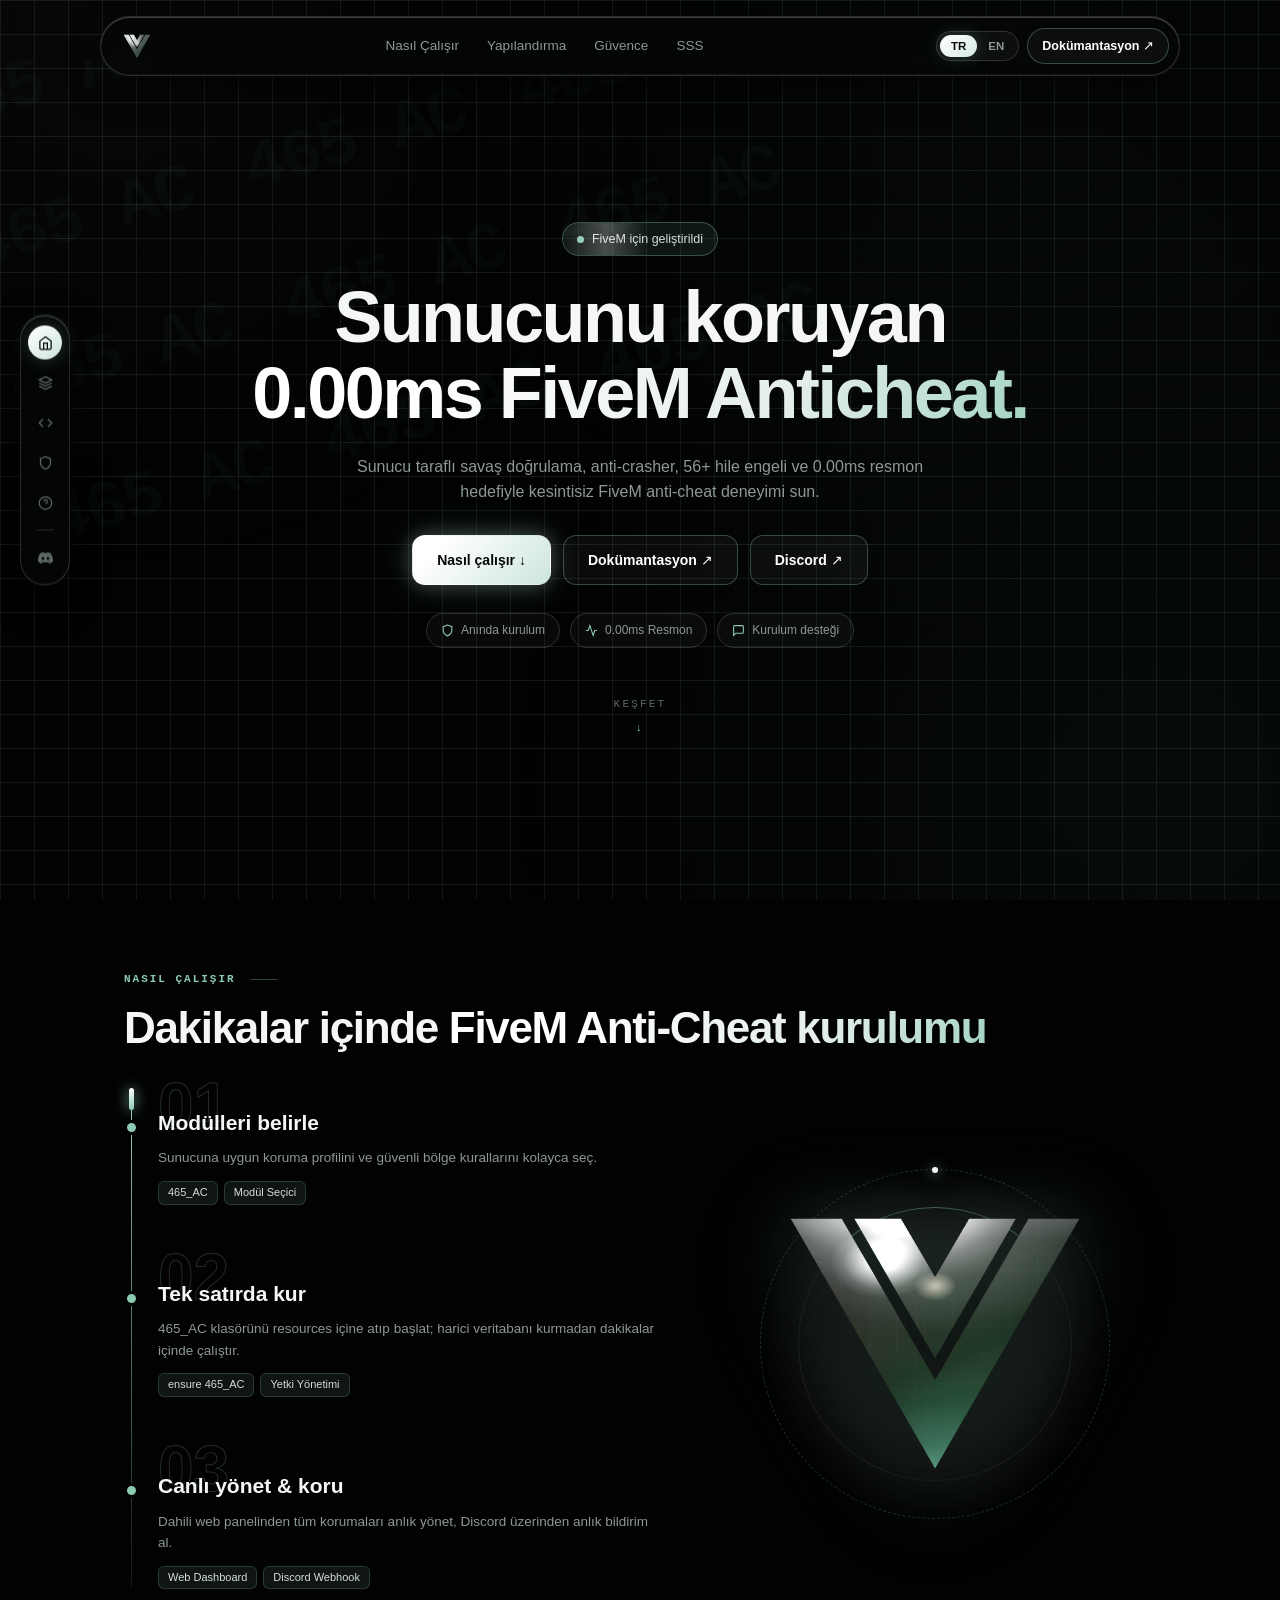
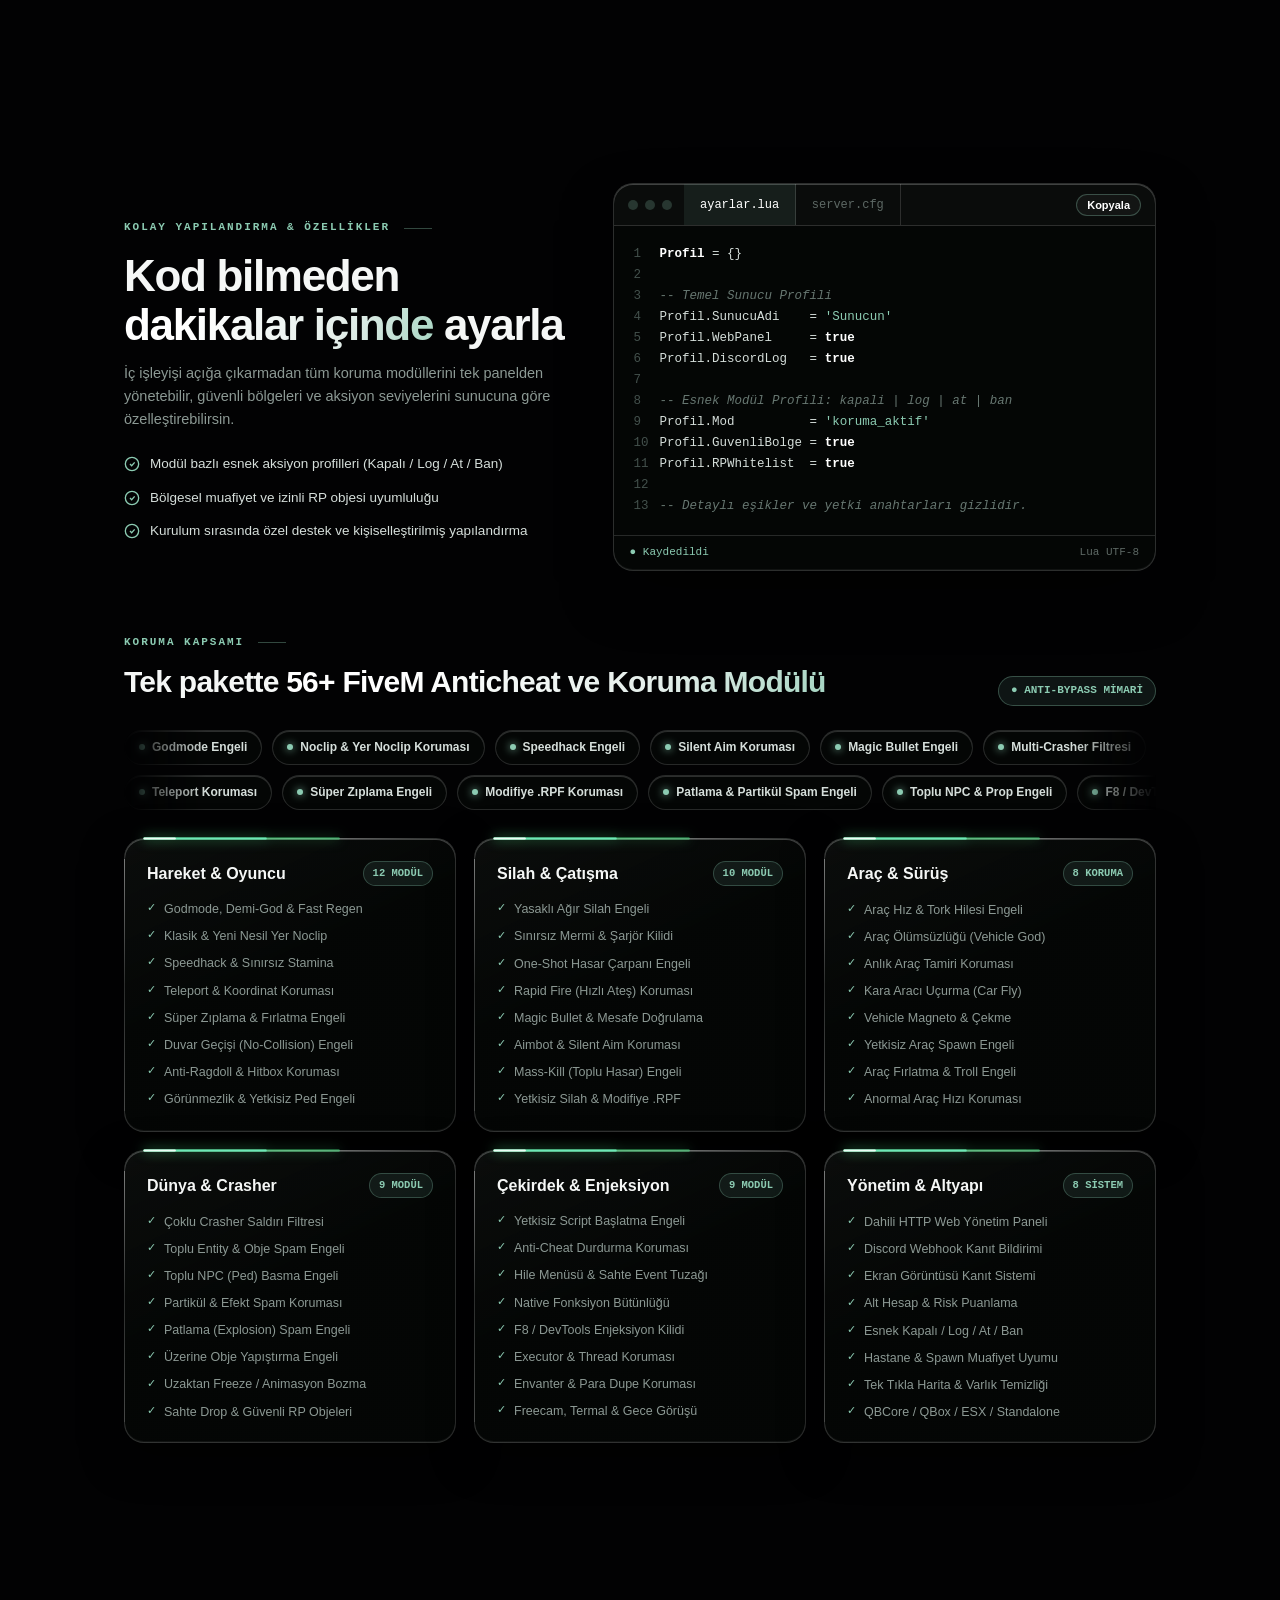
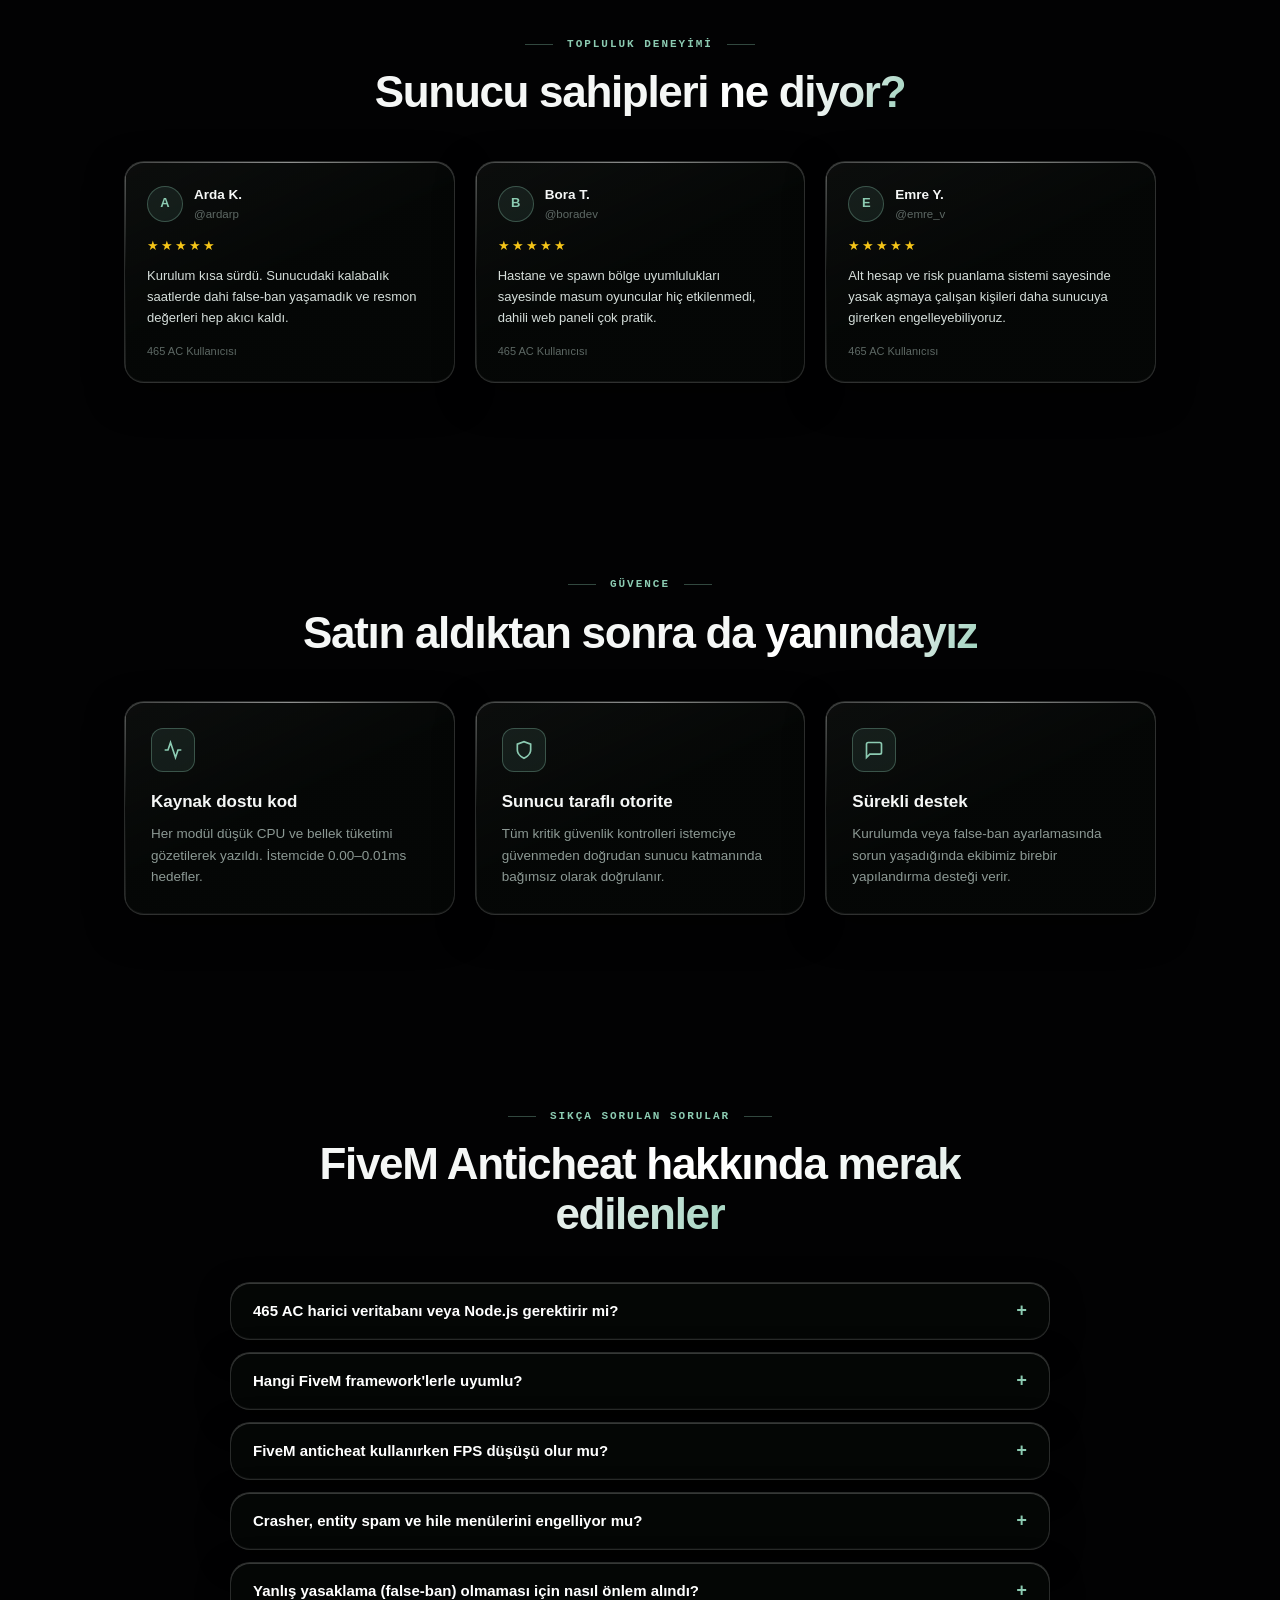
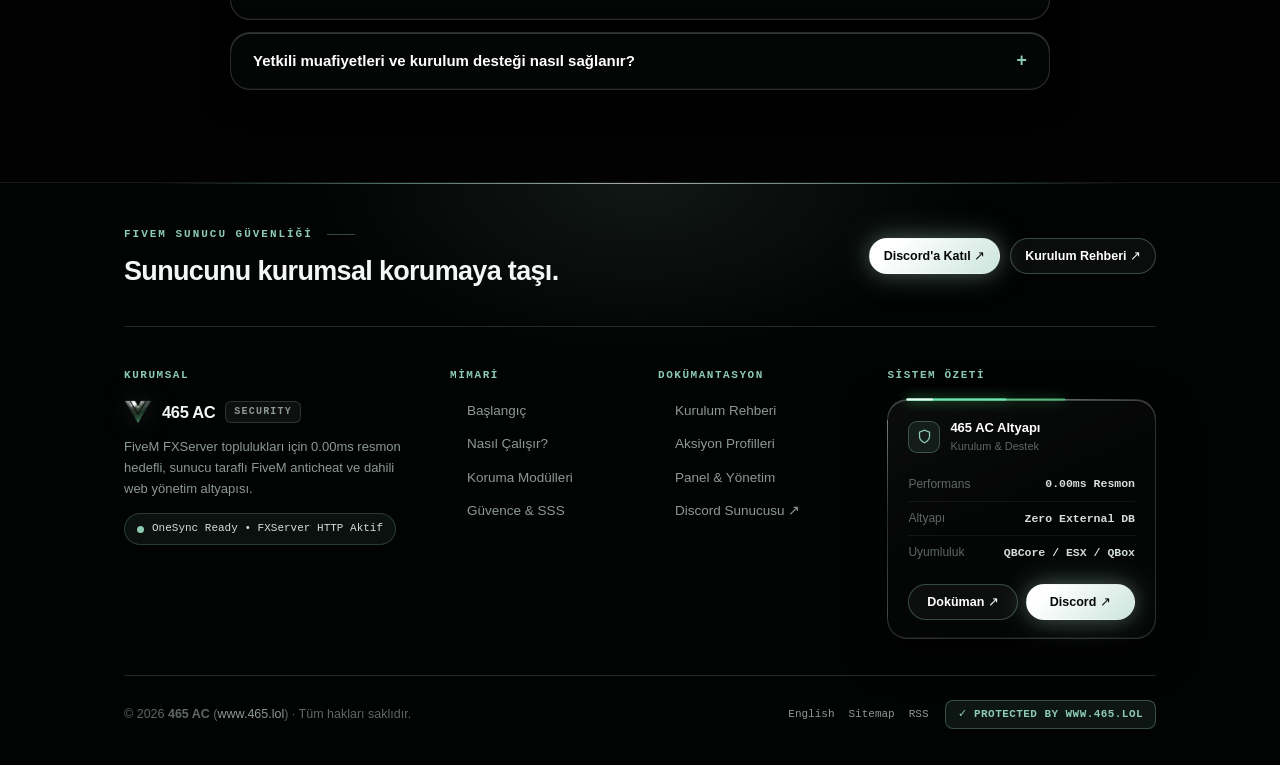
==== commit 425b3d9a: "Add Discord invite links and schema sameAs across all pages" ====
--- a/website/index.html
+++ b/website/index.html
@@ -40,7 +40,7 @@
   <meta name="twitter:image" content="https://www.465.lol/assets/og-banner.png">
   <meta name="twitter:image:alt" content="465 AC — FiveM Anti-Cheat">
 
-  <link rel="stylesheet" href="assets/app.min.css?v=17">
+  <link rel="stylesheet" href="assets/app.min.css?v=18">
 
   <script type="application/ld+json">
   {
@@ -59,6 +59,7 @@
           "height": 465
         },
         "image": "https://www.465.lol/assets/og-banner.png",
+        "sameAs": ["https://discord.gg/YYNvMMJZTm"],
         "description": "FiveM sunucuları için 0.00ms resmon hedefli sunucu taraflı FiveM anticheat ve dahili web yönetim sistemi."
       },
       {
@@ -216,8 +217,8 @@
       <svg width="15" height="15" viewBox="0 0 24 24" fill="none" stroke="currentColor" stroke-width="2"><circle cx="12" cy="12" r="10"/><path d="M9.09 9a3 3 0 0 1 5.83 1c0 2-3 3-3 3"/><line x1="12" y1="17" x2="12.01" y2="17"/></svg>
     </a>
     <div class="dock-divider"></div>
-    <a href="/docs" class="dock-btn" title="Dokümantasyon &amp; Destek">
-      <svg width="15" height="15" viewBox="0 0 24 24" fill="none" stroke="currentColor" stroke-width="2"><path d="M21 15a2 2 0 0 1-2 2H7l-4 4V5a2 2 0 0 1 2-2h14a2 2 0 0 1 2 2z"/></svg>
+    <a href="https://discord.gg/YYNvMMJZTm" target="_blank" rel="noopener noreferrer" class="dock-btn" title="465 AC Discord">
+      <svg width="15" height="15" viewBox="0 0 24 24" fill="currentColor" aria-hidden="true"><path d="M20.317 4.37a19.791 19.791 0 0 0-4.885-1.515.074.074 0 0 0-.079.037c-.21.375-.444.864-.608 1.25a18.27 18.27 0 0 0-5.487 0 12.64 12.64 0 0 0-.617-1.25.077.077 0 0 0-.079-.037A19.736 19.736 0 0 0 3.677 4.37a.07.07 0 0 0-.032.027C.533 9.046-.32 13.58.099 18.057a.082.082 0 0 0 .031.057 19.9 19.9 0 0 0 5.993 3.03.078.078 0 0 0 .084-.028c.462-.63.874-1.295 1.226-1.994.021-.041.001-.09-.041-.106a13.107 13.107 0 0 1-1.872-.892.077.077 0 0 1-.008-.128 10.2 10.2 0 0 0 .372-.292.074.074 0 0 1 .077-.01c3.928 1.793 8.18 1.793 12.062 0a.074.074 0 0 1 .078.01c.12.098.246.198.373.292a.077.077 0 0 1-.006.127 12.299 12.299 0 0 1-1.873.892.077.077 0 0 0-.041.107c.36.698.772 1.362 1.225 1.993a.076.076 0 0 0 .084.028 19.839 19.839 0 0 0 6.002-3.03.077.077 0 0 0 .032-.054c.5-5.177-.838-9.674-3.549-13.66a.061.061 0 0 0-.031-.028zM8.02 15.33c-1.183 0-2.157-1.085-2.157-2.419 0-1.333.956-2.419 2.157-2.419 1.21 0 2.176 1.096 2.157 2.42 0 1.333-.956 2.418-2.157 2.418zm7.975 0c-1.183 0-2.157-1.085-2.157-2.419 0-1.333.955-2.419 2.157-2.419 1.21 0 2.176 1.096 2.157 2.42 0 1.333-.946 2.418-2.157 2.418z"/></svg>
     </a>
   </aside>
 
@@ -252,6 +253,7 @@
       <div class="hero-cta hero-anim-4">
         <a href="/nasil-calisir" data-route="nasil-calisir" class="btn btn-white btn-lg" data-i18n="hero_btn_explore">Nasıl çalışır ↓</a>
         <a href="/docs" class="btn btn-dark btn-lg" data-i18n="hero_btn_docs">Dokümantasyon ↗</a>
+        <a href="https://discord.gg/YYNvMMJZTm" target="_blank" rel="noopener noreferrer" class="btn btn-dark btn-lg">Discord ↗</a>
       </div>
 
       <div class="hero-trust-pills hero-anim-5">
@@ -665,8 +667,8 @@
           <h3>Sunucunu kurumsal korumaya taşı.</h3>
         </div>
         <div style="display:flex;flex-wrap:wrap;gap:10px;">
-          <a href="/docs" class="btn btn-white btn-sm">Kurulum Rehberi ↗</a>
-          <a href="/yapilandirma" data-route="yapilandirma" class="btn btn-dark btn-sm">Yapılandırmayı İncele</a>
+          <a href="https://discord.gg/YYNvMMJZTm" target="_blank" rel="noopener noreferrer" class="btn btn-white btn-sm">Discord'a Katıl ↗</a>
+          <a href="/docs" class="btn btn-dark btn-sm">Kurulum Rehberi ↗</a>
         </div>
       </div>
 
@@ -703,7 +705,7 @@
             <li><a href="/docs">Kurulum Rehberi</a></li>
             <li><a href="/docs">Aksiyon Profilleri</a></li>
             <li><a href="/docs">Panel &amp; Yönetim</a></li>
-            <li><a href="/docs">Güvenlik Politikası</a></li>
+            <li><a href="https://discord.gg/YYNvMMJZTm" target="_blank" rel="noopener noreferrer">Discord Sunucusu ↗</a></li>
           </ul>
         </div>
 
@@ -716,7 +718,7 @@
               </div>
               <div>
                 <div style="font-size:13px;font-weight:700;color:#fff;">465 AC Altyapı</div>
-                <div style="font-size:11px;color:var(--text-dim);">Kurulum &amp; Teknik Rehber</div>
+                <div style="font-size:11px;color:var(--text-dim);">Kurulum &amp; Destek</div>
               </div>
             </div>
             <div class="footer-kv-list">
@@ -724,7 +726,10 @@
               <div class="footer-kv"><span class="footer-kv-lbl">Altyapı</span><span class="footer-kv-val">Zero External DB</span></div>
               <div class="footer-kv"><span class="footer-kv-lbl">Uyumluluk</span><span class="footer-kv-val">QBCore / ESX / QBox</span></div>
             </div>
-            <a href="/docs" class="btn btn-dark btn-sm" style="width:100%;">Dokümantasyonu Aç ↗</a>
+            <div style="display:grid;grid-template-columns:1fr 1fr;gap:8px;">
+              <a href="/docs" class="btn btn-dark btn-sm">Doküman ↗</a>
+              <a href="https://discord.gg/YYNvMMJZTm" target="_blank" rel="noopener noreferrer" class="btn btn-white btn-sm">Discord ↗</a>
+            </div>
           </div>
         </div>
       </div>
@@ -743,6 +748,6 @@
     </div>
   </footer>
 
-  <script src="assets/app.min.js?v=17" defer></script>
+  <script src="assets/app.min.js?v=18" defer></script>
 </body>
 </html>
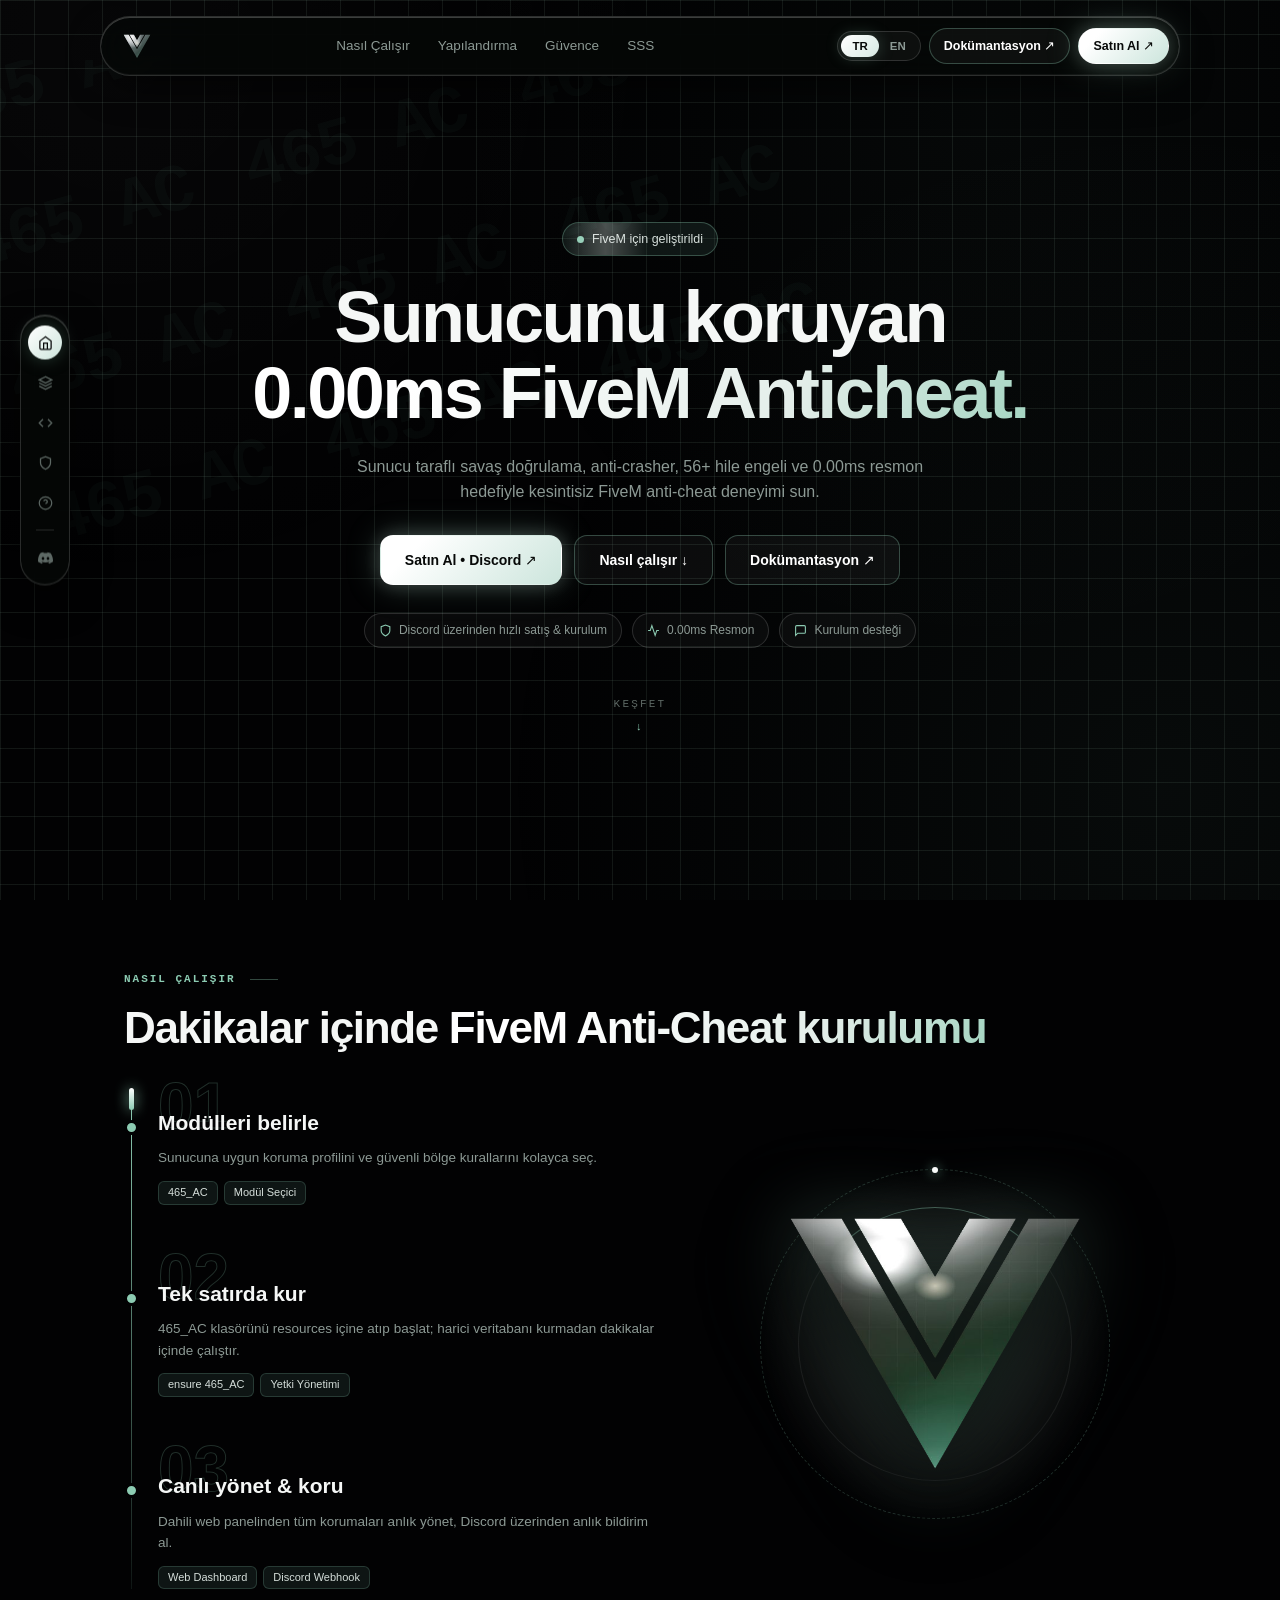
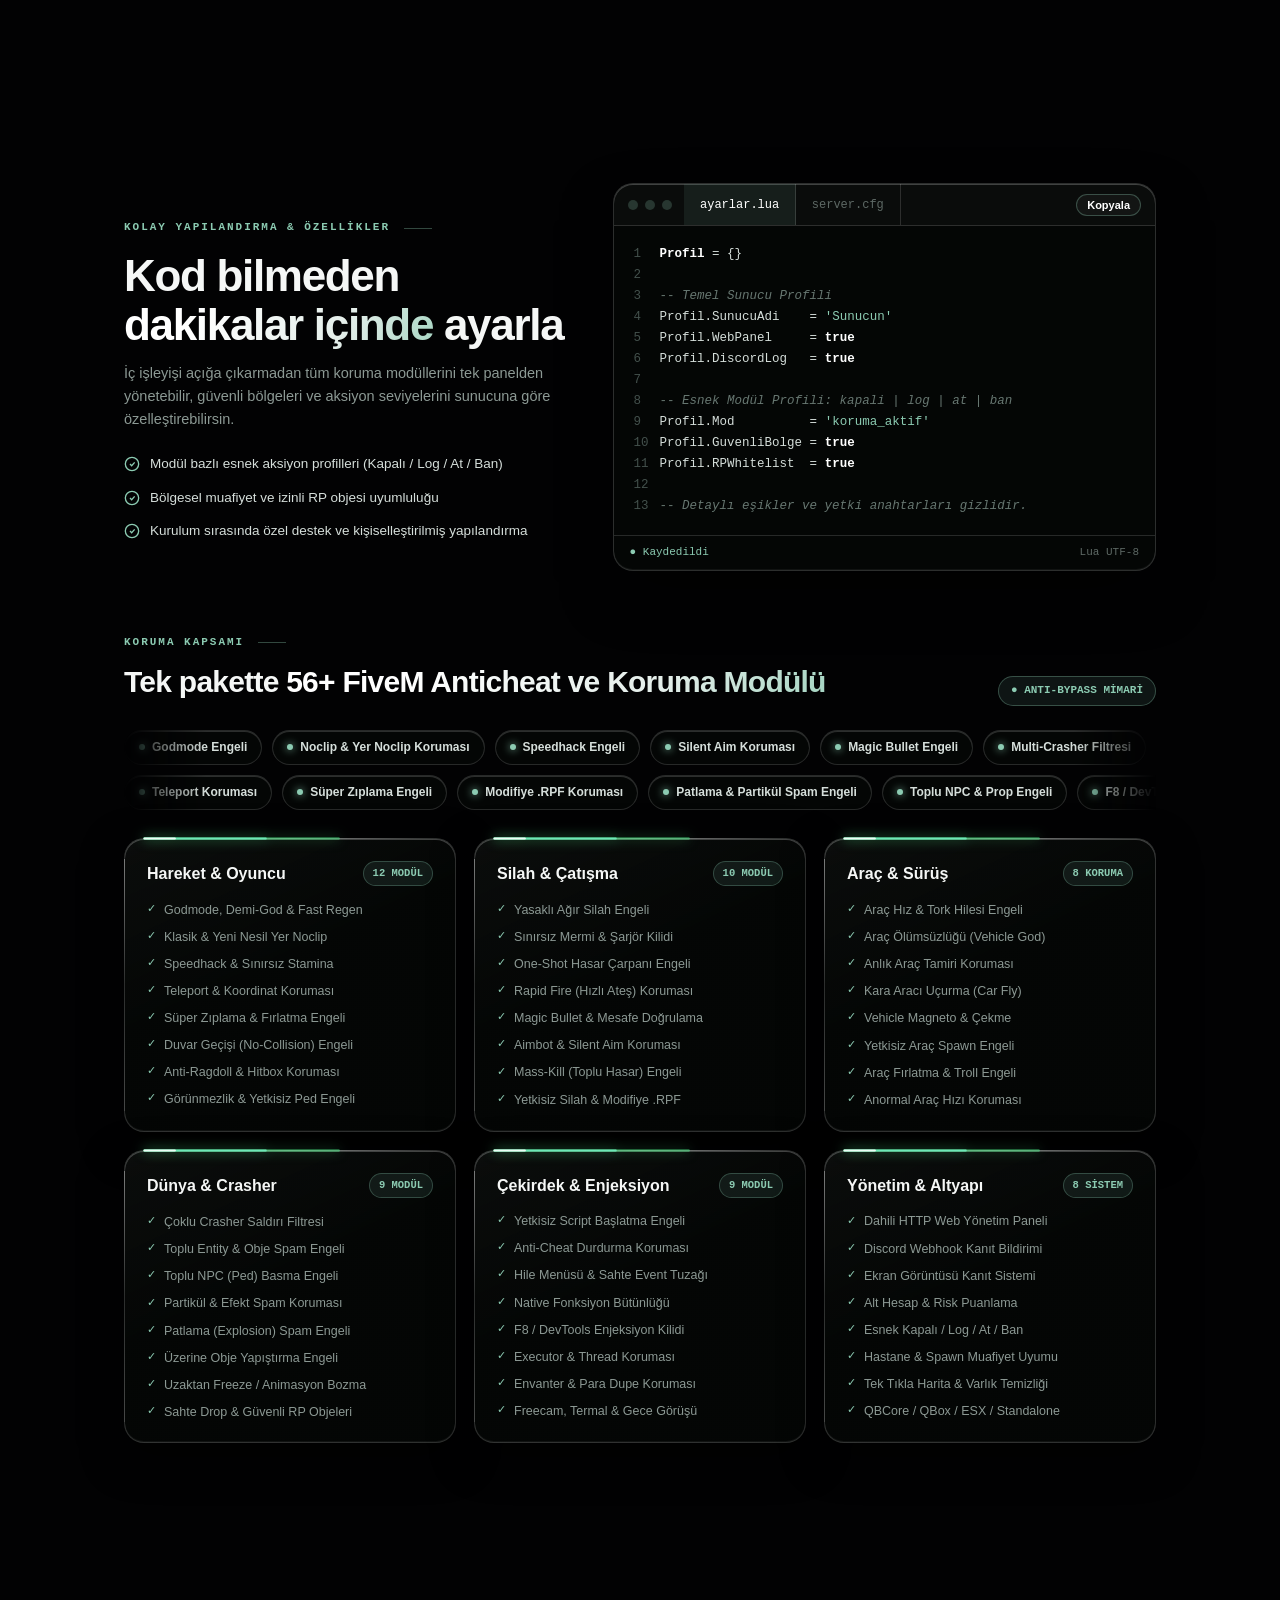
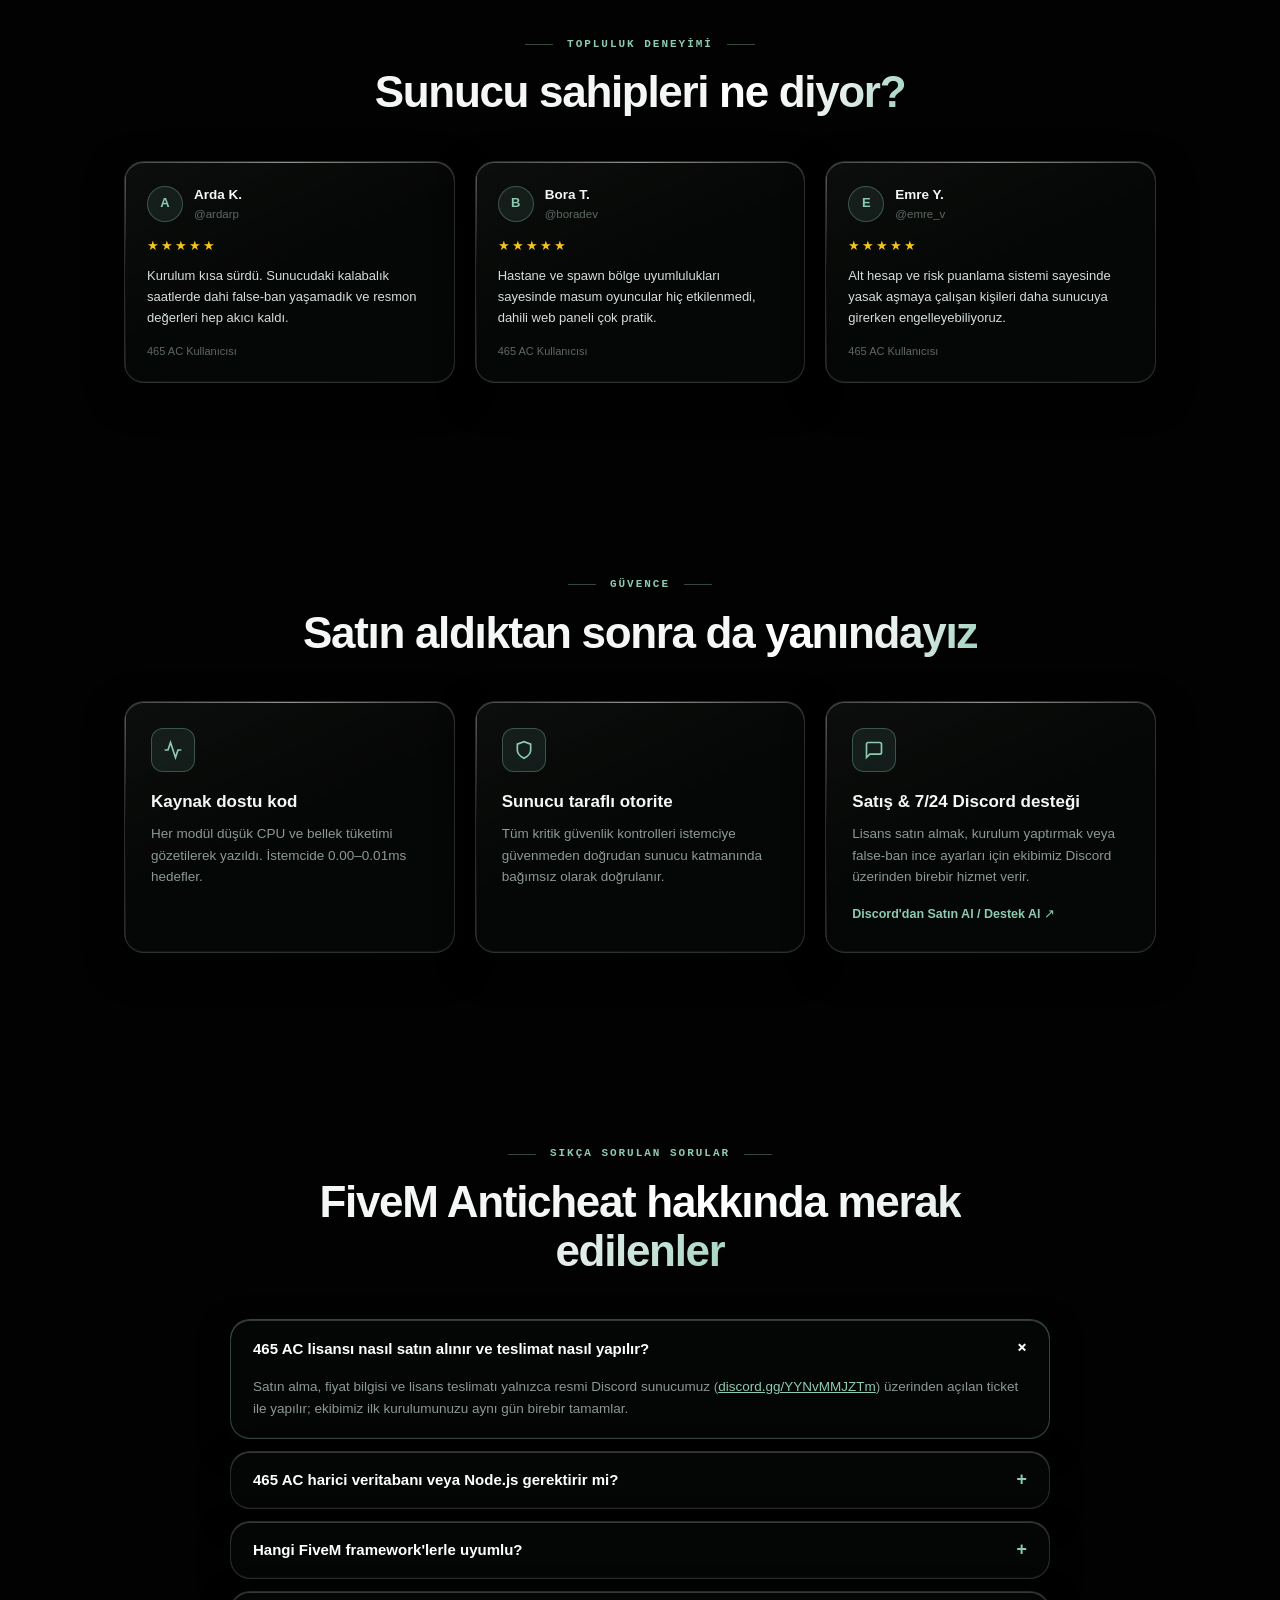
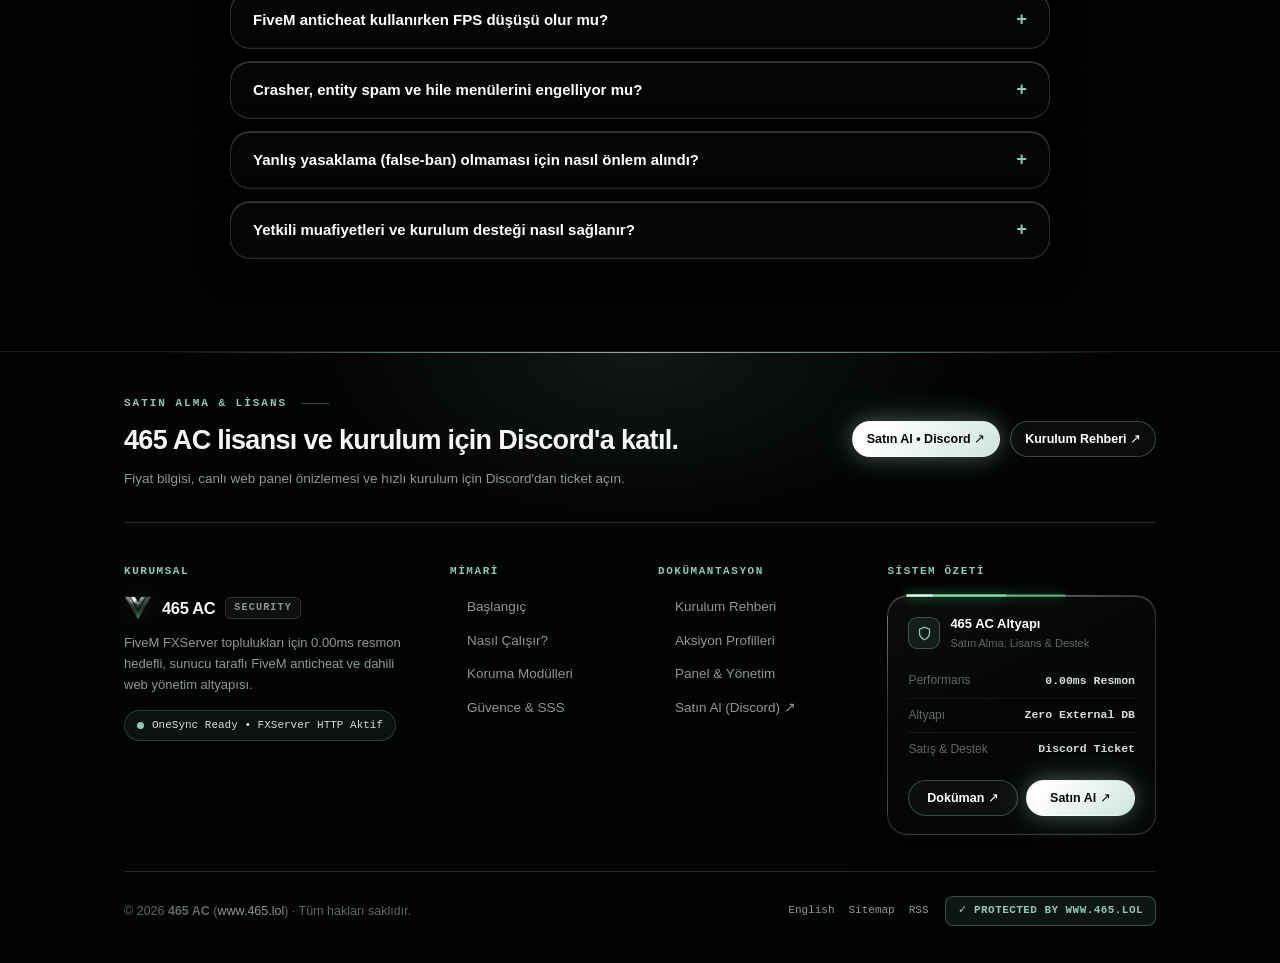
==== commit e9f48e97: "Promote Discord licensing and purchase CTAs across navbar, hero, FAQ, and footer" ====
--- a/website/index.html
+++ b/website/index.html
@@ -40,7 +40,7 @@
   <meta name="twitter:image" content="https://www.465.lol/assets/og-banner.png">
   <meta name="twitter:image:alt" content="465 AC — FiveM Anti-Cheat">
 
-  <link rel="stylesheet" href="assets/app.min.css?v=18">
+  <link rel="stylesheet" href="assets/app.min.css?v=19">
 
   <script type="application/ld+json">
   {
@@ -121,6 +121,14 @@
         "mainEntity": [
           {
             "@type": "Question",
+            "name": "465 AC lisansı nasıl satın alınır ve teslimat nasıl yapılır?",
+            "acceptedAnswer": {
+              "@type": "Answer",
+              "text": "Satın alma ve lisanslama resmi Discord sunucumuz (https://discord.gg/YYNvMMJZTm) üzerinden açılan destek bileti (ticket) ile yapılır; teslimat ve ilk kurulum aynı gün birebir tamamlanır."
+            }
+          },
+          {
+            "@type": "Question",
             "name": "465 AC harici veritabanı veya Node.js gerektirir mi?",
             "acceptedAnswer": {
               "@type": "Answer",
@@ -195,6 +203,7 @@
           <button type="button" data-lang-btn="en" onclick="set465Lang('en')">EN</button>
         </div>
         <a href="/docs" class="btn btn-dark btn-sm" data-i18n="nav_docs">Dokümantasyon ↗</a>
+        <a href="https://discord.gg/YYNvMMJZTm" target="_blank" rel="noopener noreferrer" class="btn btn-white btn-sm">Satın Al ↗</a>
         <button type="button" class="mobile-toggle" id="mobileNavToggle" aria-label="Menüyü Aç">☰</button>
       </div>
     </header>
@@ -251,15 +260,15 @@
       </p>
 
       <div class="hero-cta hero-anim-4">
-        <a href="/nasil-calisir" data-route="nasil-calisir" class="btn btn-white btn-lg" data-i18n="hero_btn_explore">Nasıl çalışır ↓</a>
+        <a href="https://discord.gg/YYNvMMJZTm" target="_blank" rel="noopener noreferrer" class="btn btn-white btn-lg">Satın Al • Discord ↗</a>
+        <a href="/nasil-calisir" data-route="nasil-calisir" class="btn btn-dark btn-lg" data-i18n="hero_btn_explore">Nasıl çalışır ↓</a>
         <a href="/docs" class="btn btn-dark btn-lg" data-i18n="hero_btn_docs">Dokümantasyon ↗</a>
-        <a href="https://discord.gg/YYNvMMJZTm" target="_blank" rel="noopener noreferrer" class="btn btn-dark btn-lg">Discord ↗</a>
       </div>
 
       <div class="hero-trust-pills hero-anim-5">
         <span class="trust-pill">
           <svg width="13" height="13" viewBox="0 0 24 24" fill="none" stroke="currentColor" stroke-width="2"><path d="M12 22s8-4 8-10V5l-8-3-8 3v7c0 6 8 10 8 10z"/></svg>
-          <span data-i18n="trust_1">Anında kurulum</span>
+          <span data-i18n="trust_1">Discord üzerinden hızlı satış &amp; kurulum</span>
         </span>
         <span class="trust-pill">
           <svg width="13" height="13" viewBox="0 0 24 24" fill="none" stroke="currentColor" stroke-width="2"><polyline points="22 12 18 12 15 21 9 3 6 12 2 12"/></svg>
@@ -580,8 +589,9 @@
             <div class="sq-icon">
               <svg width="20" height="20" viewBox="0 0 24 24" fill="none" stroke="currentColor" stroke-width="2"><path d="M21 15a2 2 0 0 1-2 2H7l-4 4V5a2 2 0 0 1 2-2h14a2 2 0 0 1 2 2z"/></svg>
             </div>
-            <h3 style="margin:0 0 8px;font-size:17px;" data-i18n="g3_t">Sürekli destek</h3>
-            <p style="margin:0;font-size:13.5px;color:var(--text-muted);" data-i18n="g3_d">Kurulumda veya false-ban ayarlamasında sorun yaşadığında ekibimiz birebir yapılandırma desteği verir.</p>
+            <h3 style="margin:0 0 8px;font-size:17px;" data-i18n="g3_t">Satış &amp; 7/24 Discord desteği</h3>
+            <p style="margin:0 0 12px;font-size:13.5px;color:var(--text-muted);" data-i18n="g3_d">Lisans satın almak, kurulum yaptırmak veya false-ban ince ayarları için ekibimiz Discord üzerinden birebir hizmet verir.</p>
+            <a href="https://discord.gg/YYNvMMJZTm" target="_blank" rel="noopener noreferrer" style="font-size:12.5px;font-weight:700;color:var(--accent-bright);">Discord'dan Satın Al / Destek Al ↗</a>
           </div>
         </div>
       </div>
@@ -595,6 +605,16 @@
         </div>
 
         <div class="faq-list" data-reveal>
+          <div class="faq-item open">
+            <button type="button" class="faq-q" onclick="this.parentElement.classList.toggle('open')">
+              <span>465 AC lisansı nasıl satın alınır ve teslimat nasıl yapılır?</span>
+              <span class="faq-plus">+</span>
+            </button>
+            <div class="faq-a">
+              Satın alma, fiyat bilgisi ve lisans teslimatı yalnızca resmi Discord sunucumuz (<a href="https://discord.gg/YYNvMMJZTm" target="_blank" rel="noopener noreferrer" style="color:var(--accent-bright);text-decoration:underline;">discord.gg/YYNvMMJZTm</a>) üzerinden açılan ticket ile yapılır; ekibimiz ilk kurulumunuzu aynı gün birebir tamamlar.
+            </div>
+          </div>
+
           <div class="faq-item">
             <button type="button" class="faq-q" onclick="this.parentElement.classList.toggle('open')">
               <span>465 AC harici veritabanı veya Node.js gerektirir mi?</span>
@@ -663,11 +683,12 @@
     <div class="container">
       <div class="footer-cta-band">
         <div>
-          <div class="eyebrow left" style="margin-bottom:0;">FIVEM SUNUCU GÜVENLİĞİ</div>
-          <h3>Sunucunu kurumsal korumaya taşı.</h3>
+          <div class="eyebrow left" style="margin-bottom:0;">SATIN ALMA &amp; LİSANS</div>
+          <h3>465 AC lisansı ve kurulum için Discord'a katıl.</h3>
+          <p style="margin:6px 0 0;font-size:13.5px;color:var(--text-muted);">Fiyat bilgisi, canlı web panel önizlemesi ve hızlı kurulum için Discord'dan ticket açın.</p>
         </div>
         <div style="display:flex;flex-wrap:wrap;gap:10px;">
-          <a href="https://discord.gg/YYNvMMJZTm" target="_blank" rel="noopener noreferrer" class="btn btn-white btn-sm">Discord'a Katıl ↗</a>
+          <a href="https://discord.gg/YYNvMMJZTm" target="_blank" rel="noopener noreferrer" class="btn btn-white btn-sm">Satın Al • Discord ↗</a>
           <a href="/docs" class="btn btn-dark btn-sm">Kurulum Rehberi ↗</a>
         </div>
       </div>
@@ -705,7 +726,7 @@
             <li><a href="/docs">Kurulum Rehberi</a></li>
             <li><a href="/docs">Aksiyon Profilleri</a></li>
             <li><a href="/docs">Panel &amp; Yönetim</a></li>
-            <li><a href="https://discord.gg/YYNvMMJZTm" target="_blank" rel="noopener noreferrer">Discord Sunucusu ↗</a></li>
+            <li><a href="https://discord.gg/YYNvMMJZTm" target="_blank" rel="noopener noreferrer">Satın Al (Discord) ↗</a></li>
           </ul>
         </div>
 
@@ -718,17 +739,17 @@
               </div>
               <div>
                 <div style="font-size:13px;font-weight:700;color:#fff;">465 AC Altyapı</div>
-                <div style="font-size:11px;color:var(--text-dim);">Kurulum &amp; Destek</div>
+                <div style="font-size:11px;color:var(--text-dim);">Satın Alma, Lisans &amp; Destek</div>
               </div>
             </div>
             <div class="footer-kv-list">
               <div class="footer-kv"><span class="footer-kv-lbl">Performans</span><span class="footer-kv-val">0.00ms Resmon</span></div>
               <div class="footer-kv"><span class="footer-kv-lbl">Altyapı</span><span class="footer-kv-val">Zero External DB</span></div>
-              <div class="footer-kv"><span class="footer-kv-lbl">Uyumluluk</span><span class="footer-kv-val">QBCore / ESX / QBox</span></div>
+              <div class="footer-kv"><span class="footer-kv-lbl">Satış &amp; Destek</span><span class="footer-kv-val">Discord Ticket</span></div>
             </div>
             <div style="display:grid;grid-template-columns:1fr 1fr;gap:8px;">
               <a href="/docs" class="btn btn-dark btn-sm">Doküman ↗</a>
-              <a href="https://discord.gg/YYNvMMJZTm" target="_blank" rel="noopener noreferrer" class="btn btn-white btn-sm">Discord ↗</a>
+              <a href="https://discord.gg/YYNvMMJZTm" target="_blank" rel="noopener noreferrer" class="btn btn-white btn-sm">Satın Al ↗</a>
             </div>
           </div>
         </div>
@@ -748,6 +769,6 @@
     </div>
   </footer>
 
-  <script src="assets/app.min.js?v=18" defer></script>
+  <script src="assets/app.min.js?v=19" defer></script>
 </body>
 </html>
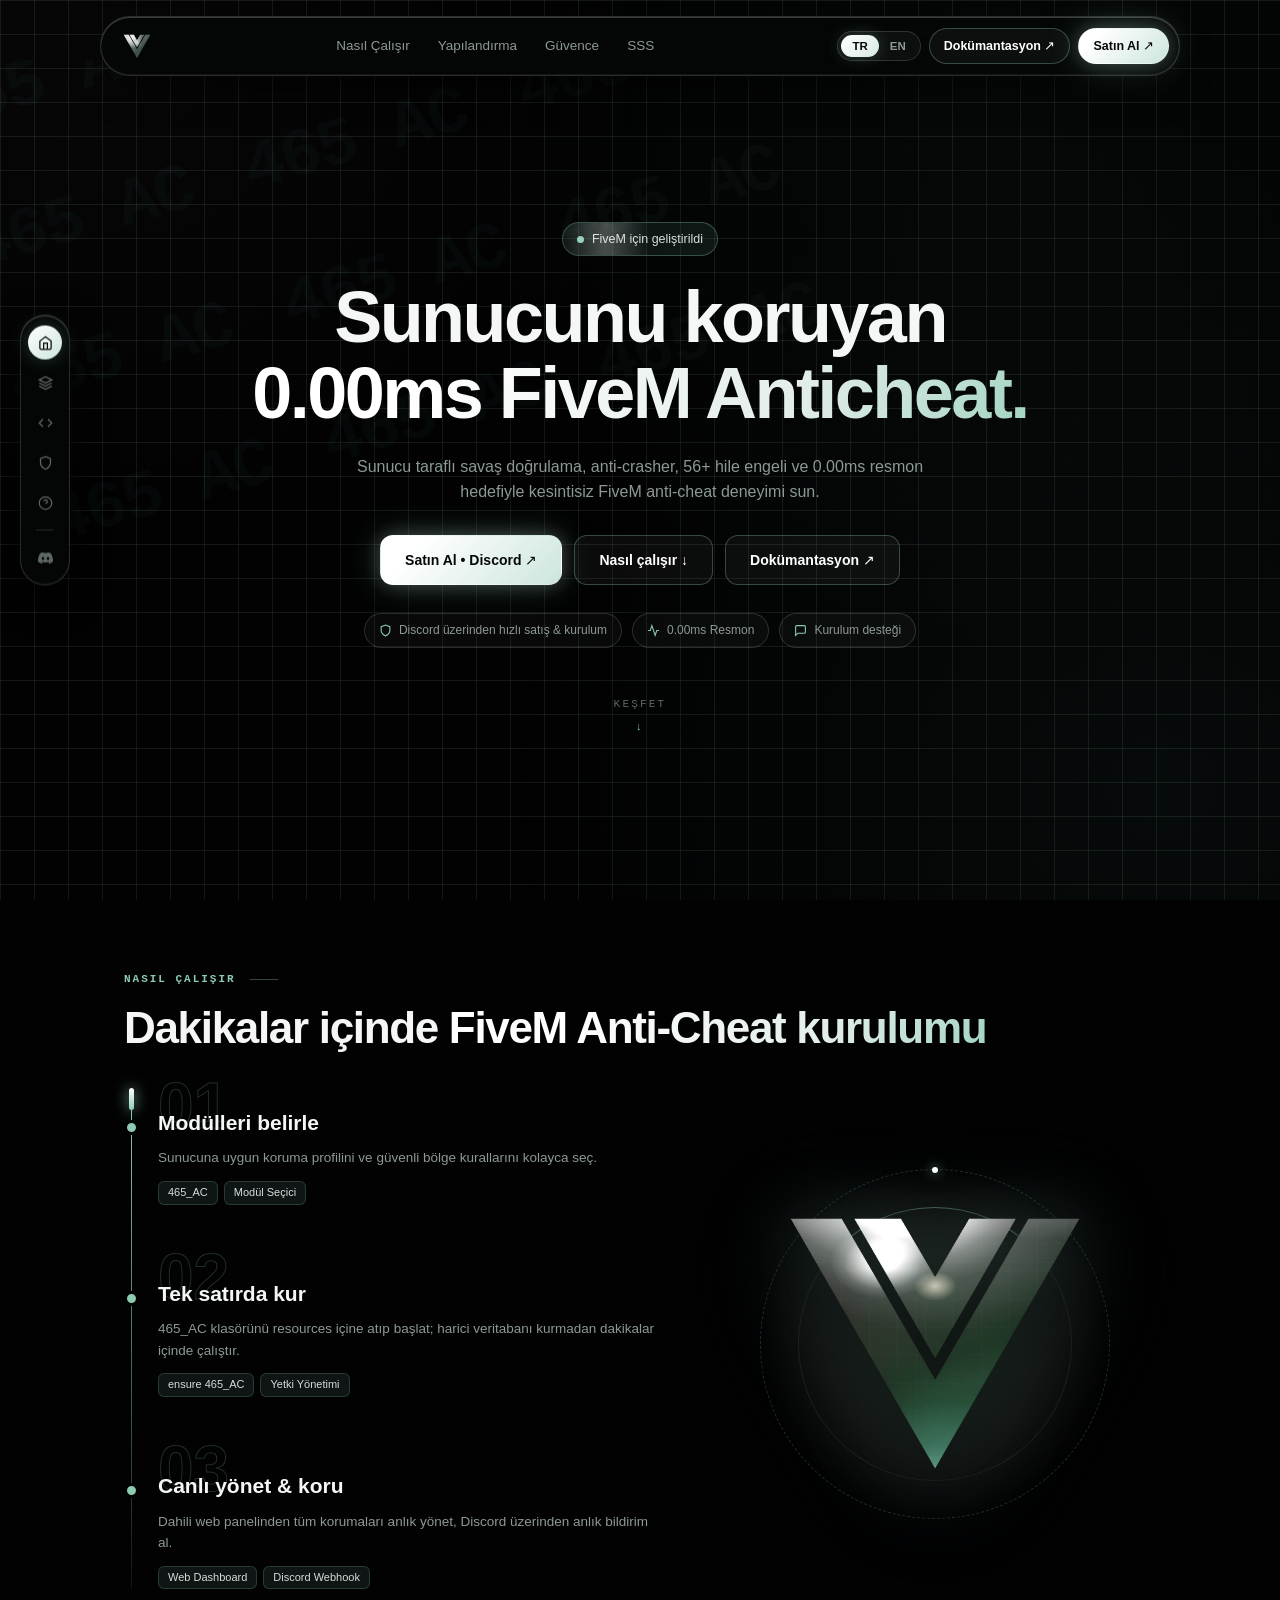
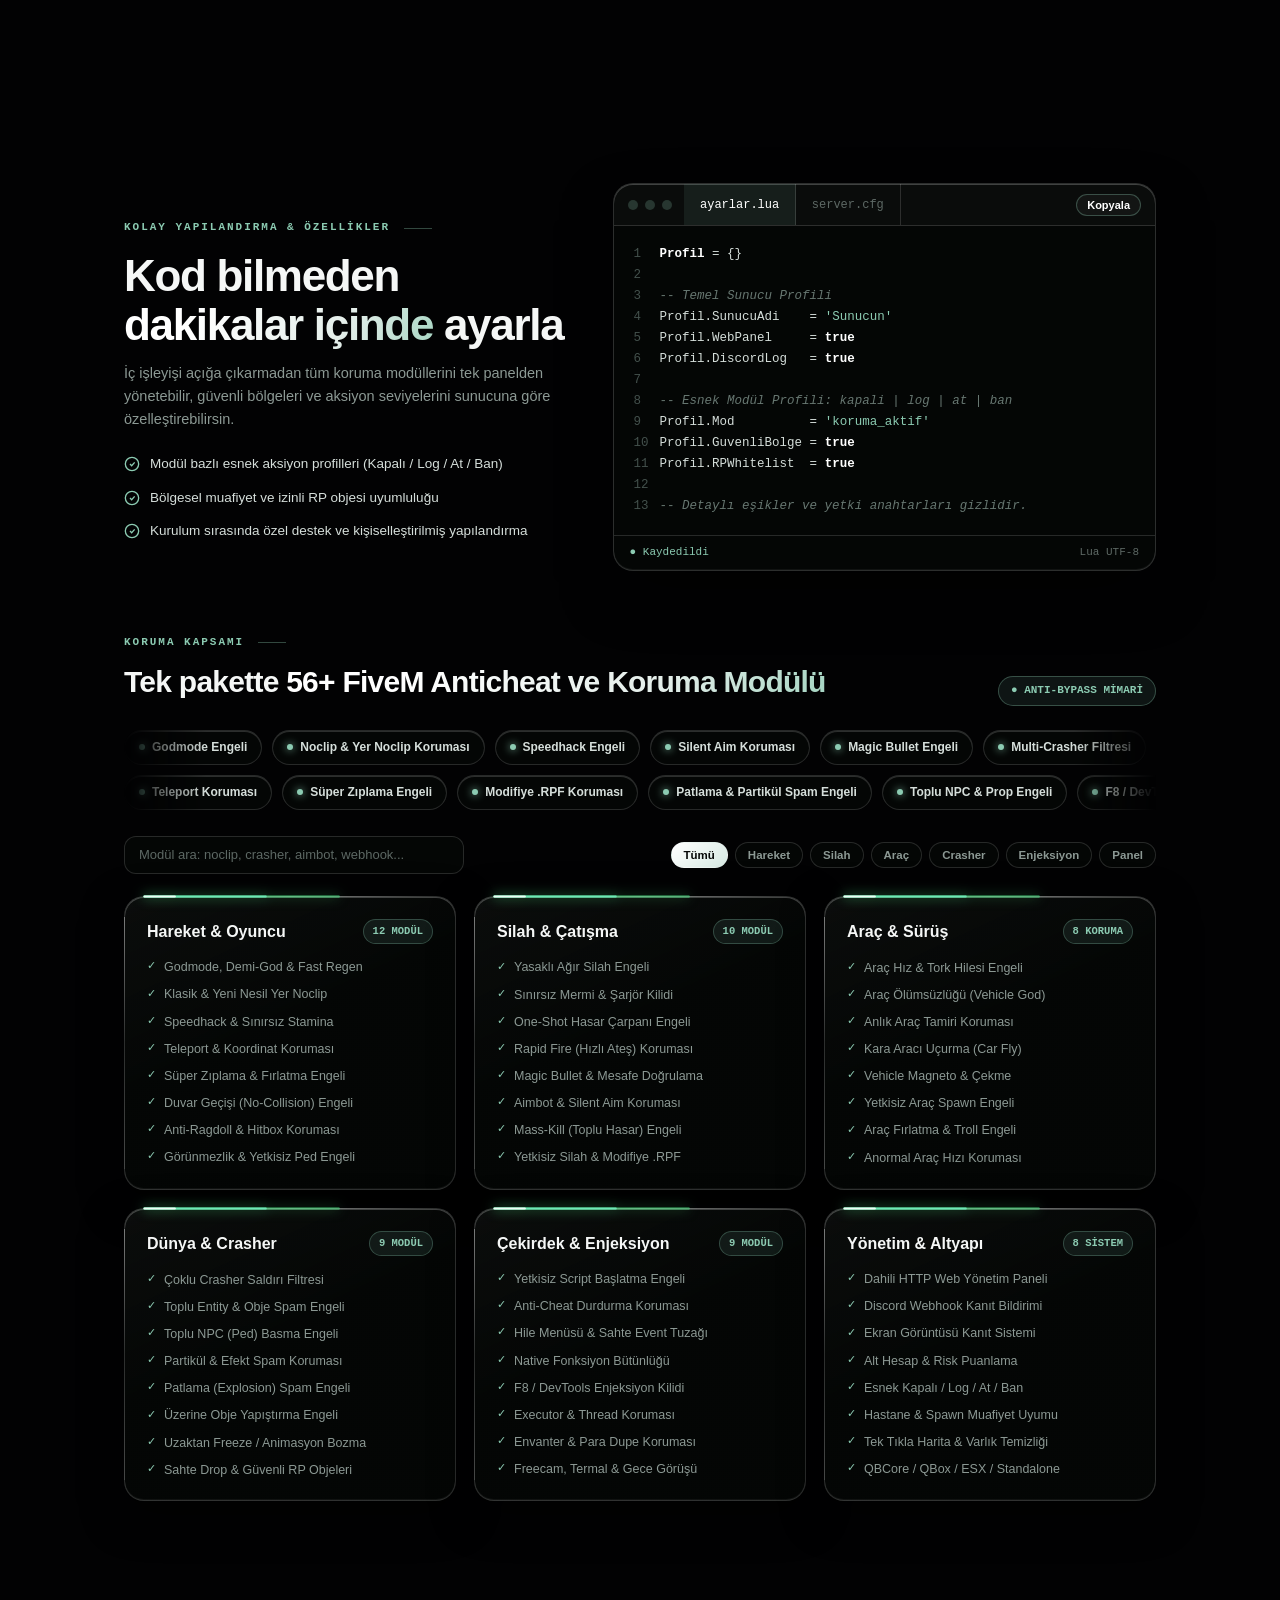
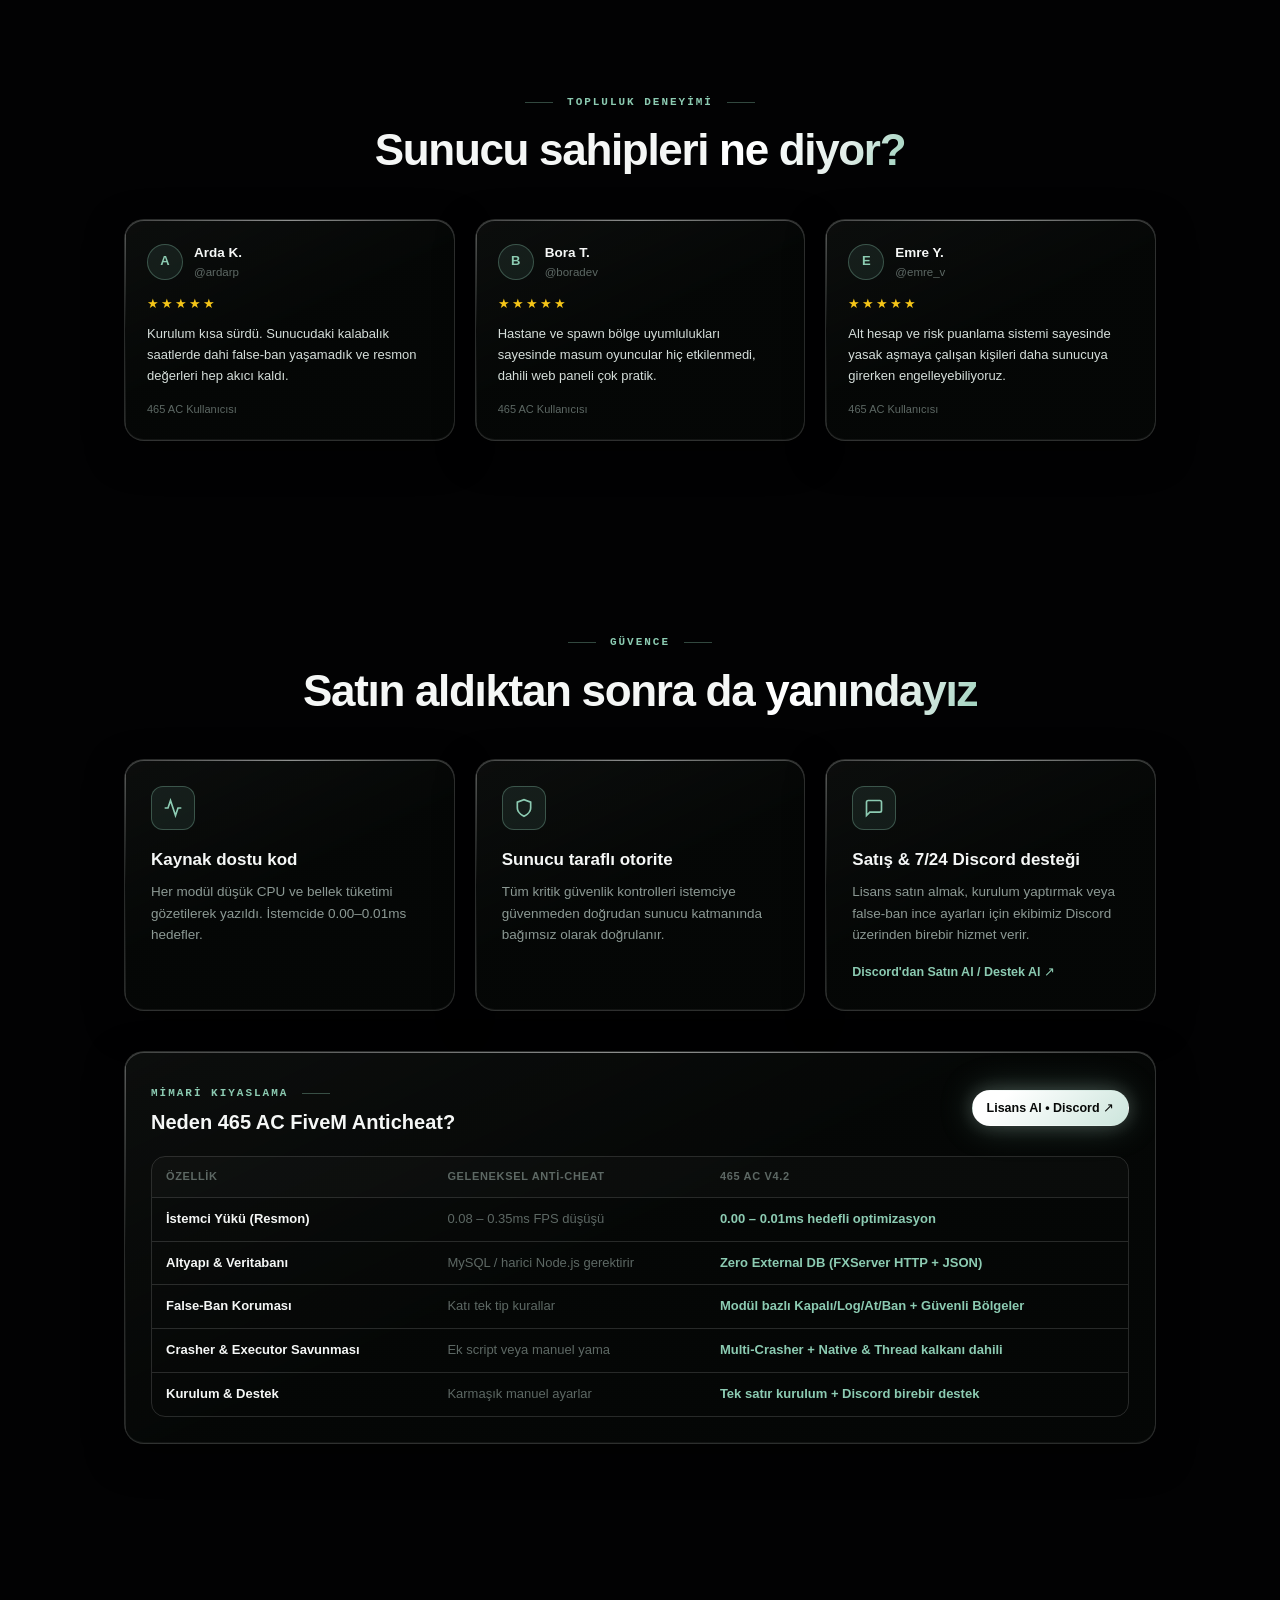
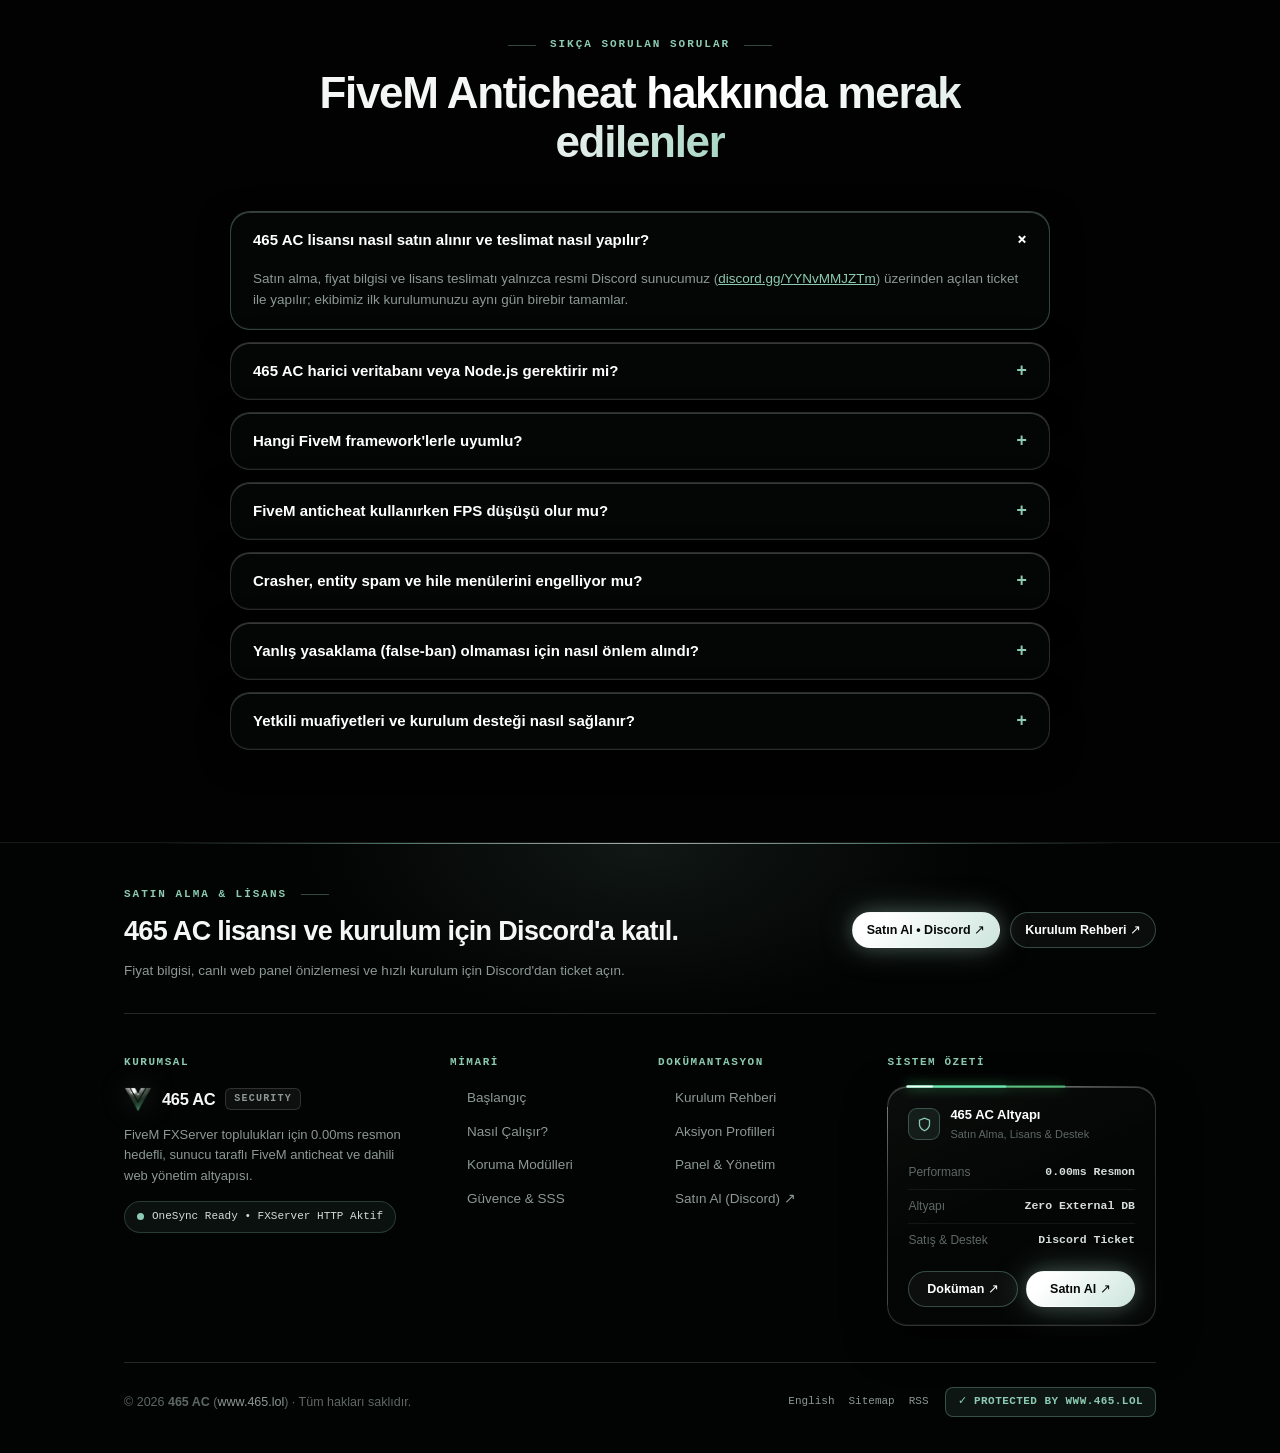
==== commit 3ee9ba9d: "Add module filter bar, comparison table, PWA/icon tags, TechArticle schema, and mobile fixes" ====
--- a/website/index.html
+++ b/website/index.html
@@ -20,6 +20,11 @@
   <link rel="alternate" hreflang="x-default" href="https://www.465.lol/en">
   <link rel="alternate" type="application/rss+xml" title="465 AC Güncellemeler" href="https://www.465.lol/feed.xml">
   <link rel="icon" type="image/svg+xml" href="assets/logo.svg">
+  <link rel="icon" type="image/png" sizes="531x465" href="assets/logo-465.png">
+  <link rel="apple-touch-icon" href="assets/logo-465.png">
+  <link rel="manifest" href="site.webmanifest">
+  <link rel="preconnect" href="https://www.googletagmanager.com" crossorigin>
+  <link rel="dns-prefetch" href="https://discord.gg">
 
   <meta property="og:type" content="website">
   <meta property="og:site_name" content="465 AC">
@@ -40,7 +45,8 @@
   <meta name="twitter:image" content="https://www.465.lol/assets/og-banner.png">
   <meta name="twitter:image:alt" content="465 AC — FiveM Anti-Cheat">
 
-  <link rel="stylesheet" href="assets/app.min.css?v=19">
+  <link rel="preload" as="style" href="assets/app.min.css?v=20">
+  <link rel="stylesheet" href="assets/app.min.css?v=20">
 
   <script type="application/ld+json">
   {
@@ -195,6 +201,7 @@
         <a href="/yapilandirma" data-route="yapilandirma" data-nav="yapilandirma" data-i18n="nav_config">Yapılandırma</a>
         <a href="/guvence" data-route="guvence" data-nav="guvence" data-i18n="nav_guarantee">Güvence</a>
         <a href="/sss" data-route="sss" data-nav="sss" data-i18n="nav_faq">SSS</a>
+        <a href="/docs" class="nav-mobile-only" data-i18n="nav_docs">Dokümantasyon ↗</a>
       </nav>
 
       <div class="nav-actions">
@@ -406,8 +413,21 @@
             </div>
           </div>
 
+          <div class="feat-filter-row">
+            <input type="search" id="featFilterInput" class="feat-search" placeholder="Modül ara: noclip, crasher, aimbot, webhook..." aria-label="Koruma modülü ara">
+            <div class="feat-chips" role="tablist" aria-label="Kategori filtresi">
+              <button type="button" class="feat-chip active" data-fcat="all">Tümü</button>
+              <button type="button" class="feat-chip" data-fcat="move">Hareket</button>
+              <button type="button" class="feat-chip" data-fcat="weapon">Silah</button>
+              <button type="button" class="feat-chip" data-fcat="vehicle">Araç</button>
+              <button type="button" class="feat-chip" data-fcat="world">Crasher</button>
+              <button type="button" class="feat-chip" data-fcat="core">Enjeksiyon</button>
+              <button type="button" class="feat-chip" data-fcat="panel">Panel</button>
+            </div>
+          </div>
+
           <div class="feat-matrix">
-            <div class="snake-box feat-cat-card">
+            <div class="snake-box feat-cat-card" data-fcat="move">
               <div class="feat-cat-top"><h3>Hareket &amp; Oyuncu</h3><span class="feat-cat-cnt">12 MODÜL</span></div>
               <ul class="feat-list">
                 <li>Godmode, Demi-God &amp; Fast Regen</li>
@@ -421,7 +441,7 @@
               </ul>
             </div>
 
-            <div class="snake-box feat-cat-card">
+            <div class="snake-box feat-cat-card" data-fcat="weapon">
               <div class="feat-cat-top"><h3>Silah &amp; Çatışma</h3><span class="feat-cat-cnt">10 MODÜL</span></div>
               <ul class="feat-list">
                 <li>Yasaklı Ağır Silah Engeli</li>
@@ -435,7 +455,7 @@
               </ul>
             </div>
 
-            <div class="snake-box feat-cat-card">
+            <div class="snake-box feat-cat-card" data-fcat="vehicle">
               <div class="feat-cat-top"><h3>Araç &amp; Sürüş</h3><span class="feat-cat-cnt">8 KORUMA</span></div>
               <ul class="feat-list">
                 <li>Araç Hız &amp; Tork Hilesi Engeli</li>
@@ -449,7 +469,7 @@
               </ul>
             </div>
 
-            <div class="snake-box feat-cat-card">
+            <div class="snake-box feat-cat-card" data-fcat="world">
               <div class="feat-cat-top"><h3>Dünya &amp; Crasher</h3><span class="feat-cat-cnt">9 MODÜL</span></div>
               <ul class="feat-list">
                 <li>Çoklu Crasher Saldırı Filtresi</li>
@@ -463,7 +483,7 @@
               </ul>
             </div>
 
-            <div class="snake-box feat-cat-card">
+            <div class="snake-box feat-cat-card" data-fcat="core">
               <div class="feat-cat-top"><h3>Çekirdek &amp; Enjeksiyon</h3><span class="feat-cat-cnt">9 MODÜL</span></div>
               <ul class="feat-list">
                 <li>Yetkisiz Script Başlatma Engeli</li>
@@ -477,7 +497,7 @@
               </ul>
             </div>
 
-            <div class="snake-box feat-cat-card">
+            <div class="snake-box feat-cat-card" data-fcat="panel">
               <div class="feat-cat-top"><h3>Yönetim &amp; Altyapı</h3><span class="feat-cat-cnt">8 SİSTEM</span></div>
               <ul class="feat-list">
                 <li>Dahili HTTP Web Yönetim Paneli</li>
@@ -491,6 +511,7 @@
               </ul>
             </div>
           </div>
+          <p class="feat-empty" id="featEmptyMsg">Aradığınız modül bulunamadı; tüm listeyi görmek için filtreyi temizleyin.</p>
         </div>
       </div>
     </section>
@@ -594,6 +615,30 @@
             <a href="https://discord.gg/YYNvMMJZTm" target="_blank" rel="noopener noreferrer" style="font-size:12.5px;font-weight:700;color:var(--accent-bright);">Discord'dan Satın Al / Destek Al ↗</a>
           </div>
         </div>
+
+        <div class="card cmp-card" data-reveal>
+          <div style="display:flex;flex-wrap:wrap;justify-content:space-between;align-items:center;gap:12px;margin-bottom:18px;">
+            <div>
+              <div class="eyebrow left" style="margin-bottom:4px;">MİMARİ KIYASLAMA</div>
+              <h3 style="margin:0;font-size:20px;">Neden 465 AC FiveM Anticheat?</h3>
+            </div>
+            <a href="https://discord.gg/YYNvMMJZTm" target="_blank" rel="noopener noreferrer" class="btn btn-white btn-sm">Lisans Al • Discord ↗</a>
+          </div>
+          <div class="table-wrap">
+            <table>
+              <thead>
+                <tr><th>Özellik</th><th>Geleneksel Anti-Cheat</th><th>465 AC v4.2</th></tr>
+              </thead>
+              <tbody>
+                <tr><td><strong>İstemci Yükü (Resmon)</strong></td><td class="cmp-old">0.08 – 0.35ms FPS düşüşü</td><td class="cmp-win">0.00 – 0.01ms hedefli optimizasyon</td></tr>
+                <tr><td><strong>Altyapı &amp; Veritabanı</strong></td><td class="cmp-old">MySQL / harici Node.js gerektirir</td><td class="cmp-win">Zero External DB (FXServer HTTP + JSON)</td></tr>
+                <tr><td><strong>False-Ban Koruması</strong></td><td class="cmp-old">Katı tek tip kurallar</td><td class="cmp-win">Modül bazlı Kapalı/Log/At/Ban + Güvenli Bölgeler</td></tr>
+                <tr><td><strong>Crasher &amp; Executor Savunması</strong></td><td class="cmp-old">Ek script veya manuel yama</td><td class="cmp-win">Multi-Crasher + Native &amp; Thread kalkanı dahili</td></tr>
+                <tr><td><strong>Kurulum &amp; Destek</strong></td><td class="cmp-old">Karmaşık manuel ayarlar</td><td class="cmp-win">Tek satır kurulum + Discord birebir destek</td></tr>
+              </tbody>
+            </table>
+          </div>
+        </div>
       </div>
     </section>
 
@@ -769,6 +814,6 @@
     </div>
   </footer>
 
-  <script src="assets/app.min.js?v=19" defer></script>
+  <script src="assets/app.min.js?v=20" defer></script>
 </body>
 </html>
--- a/website/assets/app.min.css
+++ b/website/assets/app.min.css
@@ -1 +1 @@
-:root{--bg:#020203;--bg-elevated:#060707;--surface:rgba(5,7,6,0.94);--border:rgba(255,255,255,0.14);--border-strong:rgba(140,203,178,0.32);--text:#f5f7f6;--text-soft:#d5deda;--text-muted:#8c9994;--text-dim:#5d6864;--accent:#5e8f7d;--accent-bright:#8ccbb2;--accent-soft:rgba(94,143,125,0.14);--accent-glow:rgba(140,203,178,0.26);--white-glow:0 0 34px rgba(140,203,178,0.28),0 0 18px rgba(255,255,255,0.18);--gold:#f5c518;--sky:#7dd3fc;--amber:#fcd34d;--radius-md:14px;--radius-lg:20px;--radius-xl:24px;--radius-pill:999px;--font-sans:"Inter",-apple-system,BlinkMacSystemFont,"Segoe UI",Roboto,sans-serif;--font-mono:"JetBrains Mono",ui-monospace,SFMono-Regular,Menlo,Monaco,Consolas,monospace}*,*::before,*::after{box-sizing:border-box}html{scroll-behavior:smooth;scroll-padding-top:96px;background:#020203;color:var(--text);font-family:var(--font-sans) !important;font-synthesis:none;-webkit-text-size-adjust:100%;text-size-adjust:100%;line-height:1.6;-webkit-font-smoothing:antialiased}body{margin:0;min-height:100vh;background-color:transparent;color:var(--text);font-family:var(--font-sans) !important;-webkit-user-select:none;user-select:none;-webkit-touch-callout:none;overflow-x:hidden}main,footer{position:relative;z-index:1}body.modal-open{overflow:hidden}a{color:inherit;text-decoration:none}button,input{font-family:inherit !important}img{-webkit-user-drag:none;user-drag:none;pointer-events:none}code,pre,kbd,.ide-code,.ide-code span,.ide-tab,.ide-statusbar,.ide-statusbar span,.eyebrow,.scroll-cue,.faq-plus,.pill-action,.footer h4,.dmca-badge,.hero-wm-row span,.footer-brand-tag,.footer-status,.footer-status span,.footer-kv-val,.footer-legal-links,.footer-legal-links a{font-family:var(--font-mono) !important}.mod-key{font-size:12px}:focus-visible{outline:2px solid var(--accent-bright);outline-offset:2px}@keyframes gridColorCycle{0%,100%{opacity:0}50%{opacity:0.9}}@keyframes bgAuraRotate{0%{transform:rotate(0deg) scale(1)}50%{transform:rotate(180deg) scale(1.04)}100%{transform:rotate(360deg) scale(1)}}.bg-grid{position:fixed;inset:0;pointer-events:none;z-index:0;overflow:hidden;background-color:#020203;background-image:linear-gradient(to right,rgba(255,255,255,0.036) 1px,transparent 1px),linear-gradient(to bottom,rgba(255,255,255,0.036) 1px,transparent 1px);background-size:34px 34px,34px 34px}.bg-grid::before{content:"";position:absolute;inset:0;background-image:linear-gradient(to right,rgba(94,143,125,0.085) 1px,transparent 1px),linear-gradient(to bottom,rgba(94,143,125,0.085) 1px,transparent 1px);background-size:34px 34px,34px 34px;animation:gridColorCycle 12s ease-in-out infinite;will-change:opacity}.bg-grid::after{content:"";position:absolute;inset:-35%;background:radial-gradient(circle at 26% 24%,rgba(255,255,255,0.025),transparent 28%),radial-gradient(circle at 74% 72%,rgba(94,143,125,0.065),transparent 34%),radial-gradient(circle at 66% 28%,rgba(140,203,178,0.035),transparent 30%);animation:bgAuraRotate 22s linear infinite;will-change:transform}.container{width:100%;max-width:1080px;margin:0 auto;padding:0 24px}.navbar-wrap{position:sticky;top:16px;z-index:100;padding:0 20px;pointer-events:none}.navbar-pill{pointer-events:auto;max-width:1080px;margin:0 auto;height:60px;padding:0 10px 0 20px;border-radius:var(--radius-pill);background:rgba(5,7,6,0.88);backdrop-filter:blur(18px);-webkit-backdrop-filter:blur(18px);border:1px solid rgba(255,255,255,0.16);box-shadow:0 14px 40px -10px rgba(0,0,0,0.72),inset 0 1px 0 rgba(255,255,255,0.22),inset 0 -1px 0 rgba(255,255,255,0.05);display:flex;align-items:center;justify-content:space-between;gap:16px}.brand{display:inline-flex;align-items:center;gap:9px;font-size:15.5px;font-weight:700;letter-spacing:-0.02em;white-space:nowrap}.brand-sub{color:var(--text-muted);font-weight:500}.nav-links{display:flex;align-items:center;gap:24px}.nav-links a{position:relative;font-size:13.5px;font-weight:500;color:var(--text-muted);padding:8px 2px;transition:color 0.16s ease}.nav-links a:hover,.nav-links a.active{color:#fff}.nav-links a.active::after{content:"";position:absolute;left:0;right:0;bottom:0;height:2px;border-radius:2px;background:linear-gradient(90deg,#ffffff,var(--accent-bright));box-shadow:0 0 12px var(--accent-glow)}.nav-actions{display:flex;align-items:center;gap:8px}.lang-switch{display:inline-flex;align-items:center;padding:3px;border-radius:var(--radius-pill);background:rgba(255,255,255,0.04);border:1px solid var(--border)}.lang-switch button{border:0;background:transparent;color:var(--text-muted);font-size:11.5px;font-weight:700;padding:5px 11px;border-radius:var(--radius-pill);cursor:pointer;transition:all 0.16s ease}.lang-switch button.active{background:linear-gradient(135deg,#ffffff,#d7eae3);color:#070908;box-shadow:0 0 16px var(--accent-glow)}.mobile-toggle{display:none;background:rgba(255,255,255,0.05);border:1px solid var(--border);color:#fff;width:36px;height:36px;border-radius:50%;place-items:center;cursor:pointer}.left-dock{position:fixed;left:20px;top:50%;transform:translateY(-50%);z-index:90;display:flex;flex-direction:column;align-items:center;gap:6px;padding:10px 7px;border-radius:var(--radius-pill);background:rgba(5,7,6,0.9);backdrop-filter:blur(16px);-webkit-backdrop-filter:blur(16px);border:1px solid rgba(255,255,255,0.15);box-shadow:0 14px 36px rgba(0,0,0,0.68),inset 0 1px 0 rgba(255,255,255,0.2),inset 0 -1px 0 rgba(255,255,255,0.05)}.dock-btn{width:34px;height:34px;border-radius:50%;display:grid;place-items:center;color:var(--text-dim);transition:all 0.18s ease}.dock-btn:hover{color:#fff;background:rgba(140,203,178,0.12)}.dock-btn.active{background:linear-gradient(135deg,#ffffff,#cde5dc);color:#070908;box-shadow:0 0 18px var(--accent-glow)}.dock-divider{width:18px;height:1px;background:var(--border);margin:4px 0}.scroll-top-btn{position:fixed;right:22px;bottom:22px;z-index:90;width:44px;height:44px;border-radius:50%;background:rgba(11,14,13,0.92);border:1px solid var(--border-strong);color:#fff;display:grid;place-items:center;cursor:pointer;opacity:0;pointer-events:none;transform:translateY(10px);transition:all 0.22s cubic-bezier(0.22,1,0.36,1)}.scroll-top-btn.visible{opacity:1;pointer-events:auto;transform:translateY(0)}.scroll-top-btn:hover{background:linear-gradient(135deg,#ffffff,var(--accent-bright));color:#070908;box-shadow:var(--white-glow)}.btn{position:relative;overflow:hidden;display:inline-flex;align-items:center;justify-content:center;gap:8px;font-size:13.5px;font-weight:600;padding:10px 18px;border-radius:12px;border:1px solid transparent;cursor:pointer;transition:transform 0.2s cubic-bezier(0.22,1,0.36,1),box-shadow 0.2s ease,background 0.2s ease,border-color 0.2s ease;white-space:nowrap}.btn-lg{padding:13px 24px;font-size:14px;border-radius:13px}.btn-sm{padding:7px 14px;font-size:12.5px;border-radius:var(--radius-pill)}.btn-white{background:linear-gradient(135deg,#ffffff 20%,#cce5dc 100%);color:#070908;box-shadow:var(--white-glow)}.btn-white::after{content:"";position:absolute;inset:0;transform:translateX(-110%) skewX(-20deg);background:linear-gradient(90deg,transparent,rgba(255,255,255,0.65),transparent);transition:transform 0.55s ease}.btn-white:hover::after{transform:translateX(110%) skewX(-20deg)}.btn-white:hover{transform:translateY(-2px);box-shadow:0 0 44px rgba(140,203,178,0.42)}.btn-dark{background:rgba(255,255,255,0.04);border-color:var(--border-strong);color:#fff}.btn-dark:hover{background:var(--accent-soft);border-color:var(--accent-bright);transform:translateY(-1px)}@keyframes heroFadeUp{from{opacity:0;transform:translateY(18px);filter:blur(6px)}to{opacity:1;transform:translateY(0);filter:blur(0)}}.hero-anim-1{animation:heroFadeUp 0.65s cubic-bezier(0.22,1,0.36,1) both}.hero-anim-2{animation:heroFadeUp 0.72s 0.08s cubic-bezier(0.22,1,0.36,1) both}.hero-anim-3{animation:heroFadeUp 0.72s 0.16s cubic-bezier(0.22,1,0.36,1) both}.hero-anim-4{animation:heroFadeUp 0.72s 0.24s cubic-bezier(0.22,1,0.36,1) both}.hero-anim-5{animation:heroFadeUp 0.72s 0.32s cubic-bezier(0.22,1,0.36,1) both}[data-reveal]{opacity:0;transform:translateY(22px) scale(0.988);transition:opacity 0.65s cubic-bezier(0.22,1,0.36,1),transform 0.65s cubic-bezier(0.22,1,0.36,1)}[data-reveal].is-visible{opacity:1;transform:translateY(0) scale(1)}.hero{position:relative;min-height:calc(100vh - 88px);display:flex;flex-direction:column;justify-content:center;align-items:center;text-align:center;padding:64px 20px 36px;overflow:hidden}.hero-watermark{position:absolute;inset:-40%;pointer-events:none;z-index:-1;transform:rotate(-16deg);display:flex;flex-direction:column;gap:34px;opacity:0.032;user-select:none}.hero-wm-row{display:flex;gap:56px;white-space:nowrap;font-size:68px;font-weight:900;letter-spacing:-0.04em;color:var(--accent-bright)}.hero-wm-row span{font-family:var(--font-mono)}@keyframes badgeSweep{0%,70%{transform:translateX(-120%) skewX(-20deg)}100%{transform:translateX(240%) skewX(-20deg)}}.hero-badge{position:relative;overflow:hidden;display:inline-flex;align-items:center;gap:8px;padding:6px 14px;border-radius:var(--radius-pill);background:var(--accent-soft);border:1px solid var(--border-strong);font-size:12.5px;color:var(--text-soft);margin-bottom:24px}.hero-badge::after{content:"";position:absolute;inset:0;width:55%;background:linear-gradient(90deg,transparent,rgba(255,255,255,0.24),transparent);animation:badgeSweep 5.5s ease-in-out infinite;pointer-events:none}@keyframes pulseDot{0%,100%{box-shadow:0 0 8px var(--accent-bright);transform:scale(1)}50%{box-shadow:0 0 20px var(--accent-bright);transform:scale(1.28)}}.hero-badge-dot{width:7px;height:7px;border-radius:50%;background:var(--accent-bright);animation:pulseDot 2.4s ease-in-out infinite}.hero h1{font-size:clamp(38px,6vw,72px);line-height:1.05;letter-spacing:-0.035em;font-weight:800;margin:0 0 22px;max-width:920px}@keyframes titleShine{0%,100%{background-position:0% 50%}50%{background-position:100% 50%}}.silver-grad{background:linear-gradient(115deg,#ffffff 10%,#e4eeea 32%,#8ccbb2 52%,#ffffff 74%,#5e8f7d 100%);background-size:220% 100%;-webkit-background-clip:text;background-clip:text;color:transparent;animation:titleShine 9s ease-in-out infinite}.hero-sub{max-width:600px;font-size:16px;color:var(--text-muted);margin:0 auto 30px}.hero-cta{display:flex;flex-wrap:wrap;justify-content:center;gap:12px;margin-bottom:28px}.hero-trust-pills{display:flex;flex-wrap:wrap;justify-content:center;gap:10px}.trust-pill{display:inline-flex;align-items:center;gap:7px;padding:7px 14px;border-radius:var(--radius-pill);background:rgba(255,255,255,0.03);border:1px solid var(--border);font-size:12px;color:var(--text-muted);transition:border-color 0.22s ease,transform 0.22s ease,color 0.22s ease}.trust-pill:hover{border-color:var(--border-strong);color:#fff;transform:translateY(-2px)}.trust-pill svg{color:var(--accent-bright)}.scroll-progress{position:fixed;top:0;left:0;right:0;height:2px;z-index:250;background:linear-gradient(90deg,#ffffff,var(--accent-bright),var(--accent));transform-origin:0 50%;transform:scaleX(var(--p,0));box-shadow:0 0 12px var(--accent-glow);pointer-events:none}@keyframes cueBounce{0%,100%{transform:translateY(0)}50%{transform:translateY(4px)}}.scroll-cue{margin-top:48px;font-family:var(--font-mono);font-size:11px;letter-spacing:0.2em;color:var(--text-dim);display:inline-flex;flex-direction:column;align-items:center;gap:6px;transition:color 0.18s}.scroll-cue span:last-child{animation:cueBounce 2s ease-in-out infinite;color:var(--accent-bright)}.scroll-cue:hover{color:#fff}.section{padding:92px 0;position:relative}.section-head{text-align:center;max-width:720px;margin:0 auto 44px}.eyebrow{display:inline-flex;align-items:center;gap:14px;font-family:var(--font-mono);font-size:11px;font-weight:700;letter-spacing:0.18em;text-transform:uppercase;color:var(--accent-bright);margin-bottom:14px}.eyebrow::before,.eyebrow::after{content:"";width:28px;height:1px;background:rgba(140,203,178,0.35)}.eyebrow.left::before{display:none}.section-head h2,.section-title-left{font-size:clamp(28px,4.2vw,44px);line-height:1.12;letter-spacing:-0.03em;font-weight:800;margin:0 0 12px}.card{position:relative;overflow:hidden;background:linear-gradient(155deg,rgba(255,255,255,0.03) 0%,rgba(5,7,6,0.95) 48%),rgba(5,7,6,0.95);backdrop-filter:blur(18px);-webkit-backdrop-filter:blur(18px);border:1px solid rgba(255,255,255,0.15);border-radius:20px;box-shadow:0 12px 36px rgba(0,0,0,0.62),inset 0 1px 0 rgba(255,255,255,0.22),inset 0 -1px 0 rgba(255,255,255,0.05);transition:border-color 0.22s ease,transform 0.22s cubic-bezier(0.22,1,0.36,1),box-shadow 0.22s ease}.card::before{content:"";position:absolute;top:0;left:0;right:0;height:1px;background:linear-gradient(90deg,transparent,rgba(255,255,255,0.42),transparent);pointer-events:none;z-index:2}.card::after{content:"";position:absolute;top:0;left:0;width:1px;height:100%;background:linear-gradient(180deg,rgba(255,255,255,0.34),transparent,rgba(255,255,255,0.12));pointer-events:none;z-index:2}.card:hover{border-color:rgba(140,203,178,0.32);transform:translateY(-2px);box-shadow:0 16px 42px rgba(0,0,0,0.72),inset 0 1px 0 rgba(255,255,255,0.28),inset 0 -1px 0 rgba(255,255,255,0.08)}.grid-3{display:grid;grid-template-columns:repeat(3,minmax(0,1fr));gap:20px}.grid-2{display:grid;grid-template-columns:repeat(2,minmax(0,1fr));gap:24px}.grid-4{display:grid;grid-template-columns:repeat(4,minmax(0,1fr));gap:16px}.tag-row{display:flex;flex-wrap:wrap;gap:6px;margin-bottom:10px}.fw-tag{font-size:11px;font-weight:500;padding:2px 9px;border-radius:6px;background:var(--accent-soft);border:1px solid rgba(140,203,178,0.2);color:var(--text-soft)}@keyframes timelineTravel{0%{top:10px;opacity:0}12%{opacity:1}88%{opacity:1}100%{top:calc(100% - 14px);opacity:0}}@keyframes dotPing{0%,100%{box-shadow:0 0 14px var(--accent-glow),0 0 0 0 rgba(140,203,178,0.35)}60%{box-shadow:0 0 22px var(--accent-glow),0 0 0 9px rgba(140,203,178,0)}}.how-grid{display:grid;grid-template-columns:1.1fr 0.9fr;gap:48px;align-items:center}.timeline{position:relative;padding-left:34px;display:flex;flex-direction:column;gap:44px}.timeline::before{content:"";position:absolute;left:7px;top:10px;bottom:10px;width:1px;background:linear-gradient(180deg,var(--accent-bright),rgba(94,143,125,0.14))}.timeline::after{content:"";position:absolute;left:5px;width:5px;height:22px;border-radius:99px;background:linear-gradient(180deg,#ffffff,var(--accent-bright));box-shadow:0 0 14px var(--accent-bright);animation:timelineTravel 4.2s ease-in-out infinite;pointer-events:none}.tl-step{position:relative}.tl-dot{position:absolute;left:-34px;top:32px;width:15px;height:15px;border-radius:50%;background:var(--accent-bright);animation:dotPing 2.8s ease-in-out infinite;border:3px solid var(--bg)}.tl-num{position:absolute;left:0;top:-14px;font-size:64px;font-weight:900;line-height:1;color:transparent;-webkit-text-stroke:1px rgba(140,203,178,0.22);pointer-events:none;user-select:none}.tl-step h3{position:relative;margin:18px 0 8px;font-size:21px;font-weight:700}.tl-step p{margin:0 0 12px;font-size:13.5px;color:var(--text-muted)}@keyframes floatLogo{0%,100%{transform:perspective(900px) rotateX(var(--rx,0deg)) rotateY(var(--ry,0deg)) translateY(0px)}50%{transform:perspective(900px) rotateX(var(--rx,0deg)) rotateY(var(--ry,0deg)) translateY(-14px)}}@keyframes orbitSpin{from{transform:rotate(0deg)}to{transform:rotate(360deg)}}@keyframes orbitSpinRev{from{transform:rotate(360deg)}to{transform:rotate(0deg)}}@keyframes haloBreathe{0%,100%{transform:scale(0.95);opacity:0.72}50%{transform:scale(1.08);opacity:1}}.chrome-stage{display:grid;place-items:center;min-height:390px;position:relative;perspective:1000px}.chrome-halo{position:absolute;width:360px;height:360px;border-radius:50%;background:radial-gradient(circle,rgba(94,143,125,0.24) 0%,rgba(255,255,255,0.06) 38%,transparent 70%);animation:haloBreathe 6.5s ease-in-out infinite;pointer-events:none}.orbit-ring{position:absolute;width:350px;height:350px;border-radius:50%;border:1px dashed rgba(140,203,178,0.22);animation:orbitSpin 28s linear infinite;pointer-events:none}.orbit-ring::before{content:"";position:absolute;top:-3px;left:50%;width:6px;height:6px;border-radius:50%;background:#ffffff;box-shadow:0 0 12px var(--accent-bright);transform:translateX(-50%)}.orbit-ring-inner{position:absolute;width:274px;height:274px;border-radius:50%;border:1px solid rgba(255,255,255,0.08);border-top-color:rgba(140,203,178,0.45);animation:orbitSpinRev 18s linear infinite;pointer-events:none}.logo-float{position:relative;width:310px;height:auto;display:grid;place-items:center;background:transparent;border:0;box-shadow:none;animation:floatLogo 5.8s ease-in-out infinite;transition:transform 0.22s ease-out;will-change:transform}.logo-float img{width:100%;height:auto;display:block;filter:drop-shadow(0 26px 42px rgba(0,0,0,0.92)) drop-shadow(0 0 34px rgba(140,203,178,0.28))}.grid-3 .card:nth-child(2)[data-reveal]{transition-delay:0.08s}.grid-3 .card:nth-child(3)[data-reveal]{transition-delay:0.16s}.tl-step:nth-child(2){transition-delay:0.08s}.tl-step:nth-child(3){transition-delay:0.16s}.config-grid{display:grid;grid-template-columns:0.9fr 1.1fr;gap:44px;align-items:center}.check-list{list-style:none;padding:0;margin:22px 0 0;display:flex;flex-direction:column;gap:12px;font-size:13.5px;color:var(--text-soft)}.check-list li{display:flex;align-items:center;gap:10px}.check-list li svg{color:var(--accent-bright);flex-shrink:0}.ide-window{background:rgba(5,7,6,0.96);backdrop-filter:blur(18px);-webkit-backdrop-filter:blur(18px);border:1px solid rgba(255,255,255,0.16);border-radius:20px;overflow:hidden;box-shadow:0 24px 60px -12px rgba(0,0,0,0.8),inset 0 1px 0 rgba(255,255,255,0.22),inset 0 -1px 0 rgba(255,255,255,0.05)}.ide-titlebar{display:flex;align-items:center;justify-content:space-between;background:rgba(255,255,255,0.025);border-bottom:1px solid var(--border);padding:0 14px;height:42px}.ide-dots{display:flex;gap:7px;margin-right:12px}.ide-dots span{width:10px;height:10px;border-radius:50%;background:rgba(140,203,178,0.22)}.ide-tabs{display:flex;height:100%}.ide-tab{border:0;background:transparent;color:var(--text-dim);font-family:var(--font-mono);font-size:12px;padding:0 16px;height:100%;cursor:pointer;border-right:1px solid var(--border)}.ide-tab.active{background:var(--accent-soft);color:#fff}.ide-code{padding:18px 20px;font-family:var(--font-mono);font-size:12.5px;line-height:1.68;overflow-x:auto;margin:0;color:#d5deda}.ide-code .ln{display:inline-block;width:26px;color:#43504c;user-select:none}.ide-code .cm{color:#677771;font-style:italic}.ide-code .kw{color:#ffffff;font-weight:700}.ide-code .str{color:var(--accent-bright)}.ide-statusbar{display:flex;align-items:center;justify-content:space-between;padding:8px 16px;border-top:1px solid var(--border);font-family:var(--font-mono);font-size:11px;color:var(--text-dim)}.ide-statusbar span:first-child{color:var(--accent-bright)}.review-card{padding:22px;display:flex;flex-direction:column;justify-content:space-between;gap:14px}.stars{color:var(--gold);font-size:13px;letter-spacing:2px}.review-meta{display:flex;align-items:center;gap:11px}.avatar-circle{width:36px;height:36px;border-radius:50%;background:var(--accent-soft);border:1px solid var(--border-strong);color:var(--accent-bright);display:grid;place-items:center;font-weight:700;font-size:13px}.guarantee-card{padding:26px}.sq-icon{width:44px;height:44px;border-radius:12px;background:var(--accent-soft);border:1px solid var(--border-strong);display:grid;place-items:center;color:var(--accent-bright);margin-bottom:16px}.faq-list{max-width:820px;margin:0 auto;display:flex;flex-direction:column;gap:12px}.faq-item{border:1px solid rgba(255,255,255,0.15);border-radius:20px;background:rgba(5,7,6,0.94);backdrop-filter:blur(16px);-webkit-backdrop-filter:blur(16px);box-shadow:0 10px 30px rgba(0,0,0,0.58),inset 0 1px 0 rgba(255,255,255,0.2),inset 0 -1px 0 rgba(255,255,255,0.04);overflow:hidden;transition:border-color 0.2s ease,box-shadow 0.2s ease}.faq-item.open{border-color:var(--border-strong)}.faq-q{width:100%;border:0;background:transparent;color:#fff;padding:18px 22px;text-align:left;font-size:15px;font-weight:600;display:flex;align-items:center;justify-content:space-between;gap:12px;cursor:pointer}.faq-plus{font-family:var(--font-mono);font-size:18px;color:var(--accent-bright);transition:transform 0.22s ease}.faq-item.open .faq-plus{transform:rotate(45deg);color:#fff}.faq-a{max-height:0;overflow:hidden;padding:0 22px;font-size:13.5px;color:var(--text-muted);transition:max-height 0.28s cubic-bezier(0.22,1,0.36,1),padding 0.25s ease}.faq-item.open .faq-a{max-height:240px;padding-bottom:18px}.action-seg{display:inline-flex;background:#060707;border:1px solid var(--border);border-radius:9px;padding:2px}.action-seg button{border:0;background:transparent;color:var(--text-dim);font-family:var(--font-mono);font-size:10.5px;font-weight:700;padding:4px 8px;border-radius:7px;cursor:pointer;text-transform:uppercase;transition:all 0.15s}.action-seg button.sel-off{background:rgba(255,255,255,0.1);color:#d5deda}.action-seg button.sel-log{background:rgba(125,211,252,0.18);color:var(--sky)}.action-seg button.sel-kick{background:rgba(252,211,77,0.18);color:var(--amber)}.action-seg button.sel-ban{background:linear-gradient(135deg,#ffffff,var(--accent-bright));color:#070908}.pill-action{font-family:var(--font-mono);font-size:10px;font-weight:700;padding:3px 9px;border-radius:999px;text-transform:uppercase;border:1px solid var(--border);white-space:nowrap;flex-shrink:0}.pill-ban{background:linear-gradient(135deg,#ffffff,var(--accent-bright));color:#070908;border-color:transparent}.pill-kick{background:rgba(252,211,77,0.16);color:var(--amber);border-color:rgba(252,211,77,0.35)}.pill-log{background:rgba(125,211,252,0.14);color:var(--sky);border-color:rgba(125,211,252,0.3)}.pill-off{background:rgba(255,255,255,0.05);color:var(--text-dim)}.table-wrap{overflow-x:auto;border:1px solid var(--border);border-radius:var(--radius-md)}table{width:100%;border-collapse:collapse;font-size:13px}th,td{text-align:left;padding:11px 14px;border-bottom:1px solid var(--border)}th{font-size:11px;text-transform:uppercase;letter-spacing:0.06em;color:var(--text-dim);background:rgba(255,255,255,0.02)}tr:last-child td{border-bottom:0}pre.code-block{margin:0;padding:16px;border-radius:var(--radius-md);background:#080a09;border:1px solid var(--border);font-family:var(--font-mono);font-size:12.5px;color:#d5deda;overflow-x:auto}.footer{position:relative;overflow:hidden;border-top:1px solid rgba(255,255,255,0.08);padding:0 0 32px;background:rgba(3,4,4,0.95);backdrop-filter:blur(14px);-webkit-backdrop-filter:blur(14px)}.footer::before{content:"";position:absolute;top:0;left:12%;right:12%;height:1px;background:linear-gradient(90deg,transparent,rgba(140,203,178,0.55),rgba(255,255,255,0.65),rgba(140,203,178,0.55),transparent);pointer-events:none}.footer::after{content:"";position:absolute;top:0;left:50%;transform:translateX(-50%);width:680px;height:180px;background:radial-gradient(ellipse at 50% 0%,rgba(140,203,178,0.1),transparent 70%);pointer-events:none}.footer-cta-band{position:relative;z-index:1;padding:36px 0 32px;border-bottom:1px solid var(--border);display:flex;flex-wrap:wrap;justify-content:space-between;align-items:center;gap:20px}.footer-cta-band h3{margin:6px 0 0;font-size:clamp(20px,2.5vw,27px);font-weight:800;letter-spacing:-0.025em}@keyframes snakeDashTail{from{stroke-dashoffset:100}to{stroke-dashoffset:0}}@keyframes snakeDashBody{from{stroke-dashoffset:94}to{stroke-dashoffset:-6}}@keyframes snakeDashHead{from{stroke-dashoffset:86.5}to{stroke-dashoffset:-13.5}}.snake-box{position:relative;overflow:visible;border-radius:20px;background:linear-gradient(155deg,rgba(255,255,255,0.03) 0%,rgba(4,6,5,0.96) 45%),rgba(4,6,5,0.96);backdrop-filter:blur(18px);-webkit-backdrop-filter:blur(18px);border:1px solid rgba(255,255,255,0.16);box-shadow:0 14px 40px rgba(0,0,0,0.68),inset 0 1px 0 rgba(255,255,255,0.24),inset 0 -1px 0 rgba(255,255,255,0.05);transition:transform 0.24s cubic-bezier(0.22,1,0.36,1),box-shadow 0.24s ease,border-color 0.24s ease}.snake-box::before{content:"";position:absolute;top:-1px;left:20px;right:20px;height:1px;background:linear-gradient(90deg,transparent,rgba(255,255,255,0.45),transparent);pointer-events:none;z-index:2}.snake-box::after{content:"";position:absolute;top:20px;bottom:20px;left:-1px;width:1px;background:linear-gradient(180deg,rgba(255,255,255,0.36),transparent,rgba(255,255,255,0.12));pointer-events:none;z-index:2}.snake-svg{position:absolute;left:-1px;top:-1px;pointer-events:none;overflow:visible;z-index:4;filter:drop-shadow(0 0 6px rgba(74,222,128,0.8))}.snake-svg rect{fill:none;stroke-linecap:round}.snake-svg .snake-tail{stroke:rgba(74,222,128,0.55);stroke-width:2.6;stroke-dasharray:16 84;animation:snakeDashTail 4.8s linear infinite}.snake-svg .snake-body{stroke:#6ee7b7;stroke-width:2;stroke-dasharray:10 90;animation:snakeDashBody 4.8s linear infinite}.snake-svg .snake-head{stroke:#ecfdf5;stroke-width:2.2;stroke-dasharray:2.5 97.5;animation:snakeDashHead 4.8s linear infinite}.snake-box>*:not(.snake-svg){position:relative;z-index:3}.snake-box:hover{transform:translateY(-2px);border-color:rgba(255,255,255,0.24);box-shadow:0 18px 46px rgba(0,0,0,0.78),0 0 24px rgba(74,222,128,0.12),inset 0 1px 0 rgba(255,255,255,0.3),inset 0 -1px 0 rgba(255,255,255,0.08)}.footer-grid{position:relative;z-index:1;display:grid;grid-template-columns:1.35fr 0.8fr 0.9fr 1.25fr;gap:36px;padding:40px 0 36px;align-items:start}.footer h4{margin:0 0 16px;height:16px;line-height:16px;font-family:var(--font-mono);font-size:11px;font-weight:700;letter-spacing:0.14em;text-transform:uppercase;color:var(--accent-bright)}.footer ul{list-style:none;padding:0;margin:0;display:flex;flex-direction:column;gap:11px;font-size:13.5px;color:var(--text-muted)}.footer ul a{display:inline-flex;align-items:center;gap:6px;transition:color 0.18s ease,transform 0.18s ease}.footer ul a::before{content:"→";font-size:11px;color:var(--accent-bright);opacity:0;transform:translateX(-6px);transition:opacity 0.18s ease,transform 0.18s ease}.footer ul a:hover{color:#fff;transform:translateX(3px)}.footer ul a:hover::before{opacity:1;transform:translateX(0)}.footer-brand-logo{display:inline-flex;align-items:center;gap:10px;margin-bottom:12px}.footer-brand-logo img{width:28px;height:auto;filter:drop-shadow(0 0 14px rgba(140,203,178,0.25))}.footer-brand-tag{font-family:var(--font-mono);font-size:10px;font-weight:700;letter-spacing:0.12em;padding:2px 8px;border-radius:6px;background:rgba(255,255,255,0.05);border:1px solid var(--border);color:var(--text-muted)}.footer-status{display:inline-flex;align-items:center;gap:8px;margin-top:14px;padding:6px 12px;border-radius:var(--radius-pill);background:rgba(94,143,125,0.1);border:1px solid rgba(140,203,178,0.22);font-family:var(--font-mono);font-size:11px;color:var(--text-soft)}.footer-hub-card{padding:18px 20px}.footer-kv-list{display:flex;flex-direction:column;margin:12px 0 14px}.footer-kv{display:flex;justify-content:space-between;align-items:center;gap:10px;padding:7px 0;border-bottom:1px solid rgba(255,255,255,0.06);font-size:12px}.footer-kv:last-child{border-bottom:0}.footer-kv-lbl{color:var(--text-dim)}.footer-kv-val{color:var(--text-soft);font-weight:600;font-size:11.5px}.footer-bottom{position:relative;z-index:1;padding-top:24px;border-top:1px solid var(--border);display:flex;flex-wrap:wrap;justify-content:space-between;align-items:center;gap:14px;font-size:12.5px;color:var(--text-dim)}.footer-legal-links{display:inline-flex;align-items:center;gap:14px;font-family:var(--font-mono);font-size:11px}.footer-legal-links a{color:var(--text-muted);transition:color 0.16s ease}.footer-legal-links a:hover{color:#fff}.dmca-badge{display:inline-flex;align-items:center;gap:7px;padding:5px 12px;border-radius:8px;background:rgba(94,143,125,0.14);border:1px solid rgba(140,203,178,0.32);color:var(--accent-bright);font-family:var(--font-mono);font-size:11px;font-weight:700;letter-spacing:0.04em}@keyframes marqueeL{from{transform:translateX(0)}to{transform:translateX(-50%)}}@keyframes marqueeR{from{transform:translateX(-50%)}to{transform:translateX(0)}}.feat-block{margin-top:56px}.feat-block-head{display:flex;flex-wrap:wrap;justify-content:space-between;align-items:flex-end;gap:12px;margin-bottom:18px}.feat-count-badge{display:inline-flex;align-items:center;gap:8px;padding:5px 12px;border-radius:999px;background:var(--accent-soft);border:1px solid var(--border-strong);font-family:var(--font-mono) !important;font-size:11px;font-weight:700;color:var(--accent-bright)}.feat-marquee-wrap{position:relative;overflow:hidden;display:flex;flex-direction:column;gap:10px;padding:6px 0;-webkit-mask-image:linear-gradient(90deg,transparent,#000 8%,#000 92%,transparent);mask-image:linear-gradient(90deg,transparent,#000 8%,#000 92%,transparent)}.feat-marquee-track{display:flex;gap:10px;width:max-content;animation:marqueeL 38s linear infinite}.feat-marquee-track.rev{animation:marqueeR 42s linear infinite}.feat-marquee-wrap:hover .feat-marquee-track{animation-play-state:paused}.feat-pill{display:inline-flex;align-items:center;gap:7px;padding:7px 14px;border-radius:999px;background:rgba(5,7,6,0.94);backdrop-filter:blur(12px);-webkit-backdrop-filter:blur(12px);border:1px solid rgba(255,255,255,0.14);box-shadow:inset 0 1px 0 rgba(255,255,255,0.16);font-size:12px;font-weight:600;color:var(--text-soft);white-space:nowrap;transition:border-color 0.18s ease,color 0.18s ease}.feat-pill:hover{border-color:var(--accent-bright);color:#fff}.feat-pill::before{content:"";width:6px;height:6px;border-radius:50%;background:var(--accent-bright);box-shadow:0 0 8px var(--accent-bright)}.feat-matrix{display:grid;grid-template-columns:repeat(3,minmax(0,1fr));grid-auto-rows:1fr;align-items:stretch;gap:18px;margin-top:22px}.feat-cat-card{padding:22px;height:100%;display:flex;flex-direction:column}.feat-cat-top{display:flex;justify-content:space-between;align-items:center;gap:10px;margin-bottom:14px}.feat-cat-top h3{margin:0;font-size:16px;font-weight:700}.feat-cat-cnt{font-family:var(--font-mono) !important;font-size:10.5px;font-weight:700;padding:3px 9px;border-radius:999px;background:var(--accent-soft);border:1px solid rgba(140,203,178,0.28);color:var(--accent-bright);white-space:nowrap}.feat-list{list-style:none;padding:0;margin:0;display:flex;flex-direction:column;gap:9px}.feat-list li{display:flex;align-items:center;gap:8px;font-size:12.5px;color:var(--text-muted);line-height:1.45;white-space:nowrap;overflow:hidden;text-overflow:ellipsis}.feat-list li::before{content:"✓";font-family:var(--font-mono) !important;font-size:11px;color:var(--accent-bright);font-weight:700;flex-shrink:0}@media (max-width:1240px){.left-dock{display:none}}@media (max-width:960px){.grid-3,.how-grid,.config-grid,.footer-grid,.feat-matrix{grid-template-columns:1fr}.grid-4{grid-template-columns:repeat(2,minmax(0,1fr))}}@media (max-width:760px){.navbar-pill{padding:0 12px 0 16px}.nav-links{display:none;position:absolute;top:70px;left:20px;right:20px;background:#0b0e0d;border:1px solid var(--border-strong);border-radius:var(--radius-lg);flex-direction:column;padding:12px;gap:4px}.nav-links.open{display:flex}.mobile-toggle{display:grid}.nav-actions .btn-dark{display:none}.grid-2,.grid-4{grid-template-columns:1fr}}@media (prefers-reduced-motion:reduce){*,*::before,*::after{animation-duration:0.01ms !important;animation-iteration-count:1 !important;transition-duration:0.01ms !important}[data-reveal]{opacity:1;transform:none}}+:root{--bg:#020203;--bg-elevated:#060707;--surface:rgba(5,7,6,0.94);--border:rgba(255,255,255,0.14);--border-strong:rgba(140,203,178,0.32);--text:#f5f7f6;--text-soft:#d5deda;--text-muted:#8c9994;--text-dim:#5d6864;--accent:#5e8f7d;--accent-bright:#8ccbb2;--accent-soft:rgba(94,143,125,0.14);--accent-glow:rgba(140,203,178,0.26);--white-glow:0 0 34px rgba(140,203,178,0.28),0 0 18px rgba(255,255,255,0.18);--gold:#f5c518;--sky:#7dd3fc;--amber:#fcd34d;--radius-md:14px;--radius-lg:20px;--radius-xl:24px;--radius-pill:999px;--font-sans:"Inter",-apple-system,BlinkMacSystemFont,"Segoe UI",Roboto,sans-serif;--font-mono:"JetBrains Mono",ui-monospace,SFMono-Regular,Menlo,Monaco,Consolas,monospace}*,*::before,*::after{box-sizing:border-box}html{scroll-behavior:smooth;scroll-padding-top:96px;background:#020203;color:var(--text);font-family:var(--font-sans) !important;font-synthesis:none;-webkit-text-size-adjust:100%;text-size-adjust:100%;line-height:1.6;-webkit-font-smoothing:antialiased}body{margin:0;min-height:100vh;background-color:transparent;color:var(--text);font-family:var(--font-sans) !important;-webkit-user-select:none;user-select:none;-webkit-touch-callout:none;overflow-x:hidden}main,footer{position:relative;z-index:1}body.modal-open{overflow:hidden}a{color:inherit;text-decoration:none}button,input{font-family:inherit !important}input,textarea{-webkit-user-select:text;user-select:text}img{-webkit-user-drag:none;user-drag:none;pointer-events:none}code,pre,kbd,.ide-code,.ide-code span,.ide-tab,.ide-statusbar,.ide-statusbar span,.eyebrow,.scroll-cue,.faq-plus,.pill-action,.footer h4,.dmca-badge,.hero-wm-row span,.footer-brand-tag,.footer-status,.footer-status span,.footer-kv-val,.footer-legal-links,.footer-legal-links a{font-family:var(--font-mono) !important}.mod-key{font-size:12px}:focus-visible{outline:2px solid var(--accent-bright);outline-offset:2px}@keyframes gridColorCycle{0%,100%{opacity:0}50%{opacity:0.9}}@keyframes bgAuraRotate{0%{transform:rotate(0deg) scale(1)}50%{transform:rotate(180deg) scale(1.04)}100%{transform:rotate(360deg) scale(1)}}.bg-grid{position:fixed;inset:0;pointer-events:none;z-index:0;overflow:hidden;background-color:#020203;background-image:linear-gradient(to right,rgba(255,255,255,0.036) 1px,transparent 1px),linear-gradient(to bottom,rgba(255,255,255,0.036) 1px,transparent 1px);background-size:34px 34px,34px 34px}.bg-grid::before{content:"";position:absolute;inset:0;background-image:linear-gradient(to right,rgba(94,143,125,0.085) 1px,transparent 1px),linear-gradient(to bottom,rgba(94,143,125,0.085) 1px,transparent 1px);background-size:34px 34px,34px 34px;animation:gridColorCycle 12s ease-in-out infinite;will-change:opacity}.bg-grid::after{content:"";position:absolute;inset:-35%;background:radial-gradient(circle at 26% 24%,rgba(255,255,255,0.025),transparent 28%),radial-gradient(circle at 74% 72%,rgba(94,143,125,0.065),transparent 34%),radial-gradient(circle at 66% 28%,rgba(140,203,178,0.035),transparent 30%);animation:bgAuraRotate 22s linear infinite;will-change:transform}.container{width:100%;max-width:1080px;margin:0 auto;padding:0 24px}.navbar-wrap{position:sticky;top:16px;z-index:100;padding:0 20px;pointer-events:none}.navbar-pill{pointer-events:auto;max-width:1080px;margin:0 auto;height:60px;padding:0 10px 0 20px;border-radius:var(--radius-pill);background:rgba(5,7,6,0.88);backdrop-filter:blur(18px);-webkit-backdrop-filter:blur(18px);border:1px solid rgba(255,255,255,0.16);box-shadow:0 14px 40px -10px rgba(0,0,0,0.72),inset 0 1px 0 rgba(255,255,255,0.22),inset 0 -1px 0 rgba(255,255,255,0.05);display:flex;align-items:center;justify-content:space-between;gap:16px}.brand{display:inline-flex;align-items:center;gap:9px;font-size:15.5px;font-weight:700;letter-spacing:-0.02em;white-space:nowrap}.brand-sub{color:var(--text-muted);font-weight:500}.nav-links{display:flex;align-items:center;gap:24px}.nav-links a{position:relative;font-size:13.5px;font-weight:500;color:var(--text-muted);padding:8px 2px;transition:color 0.16s ease}.nav-links a:hover,.nav-links a.active{color:#fff}.nav-links a.active::after{content:"";position:absolute;left:0;right:0;bottom:0;height:2px;border-radius:2px;background:linear-gradient(90deg,#ffffff,var(--accent-bright));box-shadow:0 0 12px var(--accent-glow)}.nav-actions{display:flex;align-items:center;gap:8px}.lang-switch{display:inline-flex;align-items:center;padding:3px;border-radius:var(--radius-pill);background:rgba(255,255,255,0.04);border:1px solid var(--border)}.lang-switch button{border:0;background:transparent;color:var(--text-muted);font-size:11.5px;font-weight:700;padding:5px 11px;border-radius:var(--radius-pill);cursor:pointer;transition:all 0.16s ease}.lang-switch button.active{background:linear-gradient(135deg,#ffffff,#d7eae3);color:#070908;box-shadow:0 0 16px var(--accent-glow)}.mobile-toggle{display:none;background:rgba(255,255,255,0.05);border:1px solid var(--border);color:#fff;width:36px;height:36px;border-radius:50%;place-items:center;cursor:pointer}.left-dock{position:fixed;left:20px;top:50%;transform:translateY(-50%);z-index:90;display:flex;flex-direction:column;align-items:center;gap:6px;padding:10px 7px;border-radius:var(--radius-pill);background:rgba(5,7,6,0.9);backdrop-filter:blur(16px);-webkit-backdrop-filter:blur(16px);border:1px solid rgba(255,255,255,0.15);box-shadow:0 14px 36px rgba(0,0,0,0.68),inset 0 1px 0 rgba(255,255,255,0.2),inset 0 -1px 0 rgba(255,255,255,0.05)}.dock-btn{width:34px;height:34px;border-radius:50%;display:grid;place-items:center;color:var(--text-dim);transition:all 0.18s ease}.dock-btn:hover{color:#fff;background:rgba(140,203,178,0.12)}.dock-btn.active{background:linear-gradient(135deg,#ffffff,#cde5dc);color:#070908;box-shadow:0 0 18px var(--accent-glow)}.dock-divider{width:18px;height:1px;background:var(--border);margin:4px 0}.scroll-top-btn{position:fixed;right:22px;bottom:22px;z-index:90;width:44px;height:44px;border-radius:50%;background:rgba(11,14,13,0.92);border:1px solid var(--border-strong);color:#fff;display:grid;place-items:center;cursor:pointer;opacity:0;pointer-events:none;transform:translateY(10px);transition:all 0.22s cubic-bezier(0.22,1,0.36,1)}.scroll-top-btn.visible{opacity:1;pointer-events:auto;transform:translateY(0)}.scroll-top-btn:hover{background:linear-gradient(135deg,#ffffff,var(--accent-bright));color:#070908;box-shadow:var(--white-glow)}.btn{position:relative;overflow:hidden;display:inline-flex;align-items:center;justify-content:center;gap:8px;font-size:13.5px;font-weight:600;padding:10px 18px;border-radius:12px;border:1px solid transparent;cursor:pointer;transition:transform 0.2s cubic-bezier(0.22,1,0.36,1),box-shadow 0.2s ease,background 0.2s ease,border-color 0.2s ease;white-space:nowrap}.btn-lg{padding:13px 24px;font-size:14px;border-radius:13px}.btn-sm{padding:7px 14px;font-size:12.5px;border-radius:var(--radius-pill)}.btn-white{background:linear-gradient(135deg,#ffffff 20%,#cce5dc 100%);color:#070908;box-shadow:var(--white-glow)}.btn-white::after{content:"";position:absolute;inset:0;transform:translateX(-110%) skewX(-20deg);background:linear-gradient(90deg,transparent,rgba(255,255,255,0.65),transparent);transition:transform 0.55s ease}.btn-white:hover::after{transform:translateX(110%) skewX(-20deg)}.btn-white:hover{transform:translateY(-2px);box-shadow:0 0 44px rgba(140,203,178,0.42)}.btn-dark{background:rgba(255,255,255,0.04);border-color:var(--border-strong);color:#fff}.btn-dark:hover{background:var(--accent-soft);border-color:var(--accent-bright);transform:translateY(-1px)}@keyframes heroFadeUp{from{opacity:0;transform:translateY(18px);filter:blur(6px)}to{opacity:1;transform:translateY(0);filter:blur(0)}}.hero-anim-1{animation:heroFadeUp 0.65s cubic-bezier(0.22,1,0.36,1) both}.hero-anim-2{animation:heroFadeUp 0.72s 0.08s cubic-bezier(0.22,1,0.36,1) both}.hero-anim-3{animation:heroFadeUp 0.72s 0.16s cubic-bezier(0.22,1,0.36,1) both}.hero-anim-4{animation:heroFadeUp 0.72s 0.24s cubic-bezier(0.22,1,0.36,1) both}.hero-anim-5{animation:heroFadeUp 0.72s 0.32s cubic-bezier(0.22,1,0.36,1) both}[data-reveal]{opacity:0;transform:translateY(22px) scale(0.988);transition:opacity 0.65s cubic-bezier(0.22,1,0.36,1),transform 0.65s cubic-bezier(0.22,1,0.36,1)}[data-reveal].is-visible{opacity:1;transform:translateY(0) scale(1)}.hero{position:relative;min-height:calc(100vh - 88px);display:flex;flex-direction:column;justify-content:center;align-items:center;text-align:center;padding:64px 20px 36px;overflow:hidden}.hero-watermark{position:absolute;inset:-40%;pointer-events:none;z-index:-1;transform:rotate(-16deg);display:flex;flex-direction:column;gap:34px;opacity:0.032;user-select:none}.hero-wm-row{display:flex;gap:56px;white-space:nowrap;font-size:68px;font-weight:900;letter-spacing:-0.04em;color:var(--accent-bright)}.hero-wm-row span{font-family:var(--font-mono)}@keyframes badgeSweep{0%,70%{transform:translateX(-120%) skewX(-20deg)}100%{transform:translateX(240%) skewX(-20deg)}}.hero-badge{position:relative;overflow:hidden;display:inline-flex;align-items:center;gap:8px;padding:6px 14px;border-radius:var(--radius-pill);background:var(--accent-soft);border:1px solid var(--border-strong);font-size:12.5px;color:var(--text-soft);margin-bottom:24px}.hero-badge::after{content:"";position:absolute;inset:0;width:55%;background:linear-gradient(90deg,transparent,rgba(255,255,255,0.24),transparent);animation:badgeSweep 5.5s ease-in-out infinite;pointer-events:none}@keyframes pulseDot{0%,100%{box-shadow:0 0 8px var(--accent-bright);transform:scale(1)}50%{box-shadow:0 0 20px var(--accent-bright);transform:scale(1.28)}}.hero-badge-dot{width:7px;height:7px;border-radius:50%;background:var(--accent-bright);animation:pulseDot 2.4s ease-in-out infinite}.hero h1{font-size:clamp(38px,6vw,72px);line-height:1.05;letter-spacing:-0.035em;font-weight:800;margin:0 0 22px;max-width:920px}@keyframes titleShine{0%,100%{background-position:0% 50%}50%{background-position:100% 50%}}.silver-grad{background:linear-gradient(115deg,#ffffff 10%,#e4eeea 32%,#8ccbb2 52%,#ffffff 74%,#5e8f7d 100%);background-size:220% 100%;-webkit-background-clip:text;background-clip:text;color:transparent;animation:titleShine 9s ease-in-out infinite}.hero-sub{max-width:600px;font-size:16px;color:var(--text-muted);margin:0 auto 30px}.hero-cta{display:flex;flex-wrap:wrap;justify-content:center;gap:12px;margin-bottom:28px}.hero-trust-pills{display:flex;flex-wrap:wrap;justify-content:center;gap:10px}.trust-pill{display:inline-flex;align-items:center;gap:7px;padding:7px 14px;border-radius:var(--radius-pill);background:rgba(255,255,255,0.03);border:1px solid var(--border);font-size:12px;color:var(--text-muted);transition:border-color 0.22s ease,transform 0.22s ease,color 0.22s ease}.trust-pill:hover{border-color:var(--border-strong);color:#fff;transform:translateY(-2px)}.trust-pill svg{color:var(--accent-bright)}.scroll-progress{position:fixed;top:0;left:0;right:0;height:2px;z-index:250;background:linear-gradient(90deg,#ffffff,var(--accent-bright),var(--accent));transform-origin:0 50%;transform:scaleX(var(--p,0));box-shadow:0 0 12px var(--accent-glow);pointer-events:none}@keyframes cueBounce{0%,100%{transform:translateY(0)}50%{transform:translateY(4px)}}.scroll-cue{margin-top:48px;font-family:var(--font-mono);font-size:11px;letter-spacing:0.2em;color:var(--text-dim);display:inline-flex;flex-direction:column;align-items:center;gap:6px;transition:color 0.18s}.scroll-cue span:last-child{animation:cueBounce 2s ease-in-out infinite;color:var(--accent-bright)}.scroll-cue:hover{color:#fff}.section{padding:92px 0;position:relative}.section-head{text-align:center;max-width:720px;margin:0 auto 44px}.eyebrow{display:inline-flex;align-items:center;gap:14px;font-family:var(--font-mono);font-size:11px;font-weight:700;letter-spacing:0.18em;text-transform:uppercase;color:var(--accent-bright);margin-bottom:14px}.eyebrow::before,.eyebrow::after{content:"";width:28px;height:1px;background:rgba(140,203,178,0.35)}.eyebrow.left::before{display:none}.section-head h2,.section-title-left{font-size:clamp(28px,4.2vw,44px);line-height:1.12;letter-spacing:-0.03em;font-weight:800;margin:0 0 12px}.card{position:relative;overflow:hidden;background:linear-gradient(155deg,rgba(255,255,255,0.03) 0%,rgba(5,7,6,0.95) 48%),rgba(5,7,6,0.95);backdrop-filter:blur(18px);-webkit-backdrop-filter:blur(18px);border:1px solid rgba(255,255,255,0.15);border-radius:20px;box-shadow:0 12px 36px rgba(0,0,0,0.62),inset 0 1px 0 rgba(255,255,255,0.22),inset 0 -1px 0 rgba(255,255,255,0.05);transition:border-color 0.22s ease,transform 0.22s cubic-bezier(0.22,1,0.36,1),box-shadow 0.22s ease}.card::before{content:"";position:absolute;top:0;left:0;right:0;height:1px;background:linear-gradient(90deg,transparent,rgba(255,255,255,0.42),transparent);pointer-events:none;z-index:2}.card::after{content:"";position:absolute;top:0;left:0;width:1px;height:100%;background:linear-gradient(180deg,rgba(255,255,255,0.34),transparent,rgba(255,255,255,0.12));pointer-events:none;z-index:2}.card:hover{border-color:rgba(140,203,178,0.32);transform:translateY(-2px);box-shadow:0 16px 42px rgba(0,0,0,0.72),inset 0 1px 0 rgba(255,255,255,0.28),inset 0 -1px 0 rgba(255,255,255,0.08)}.grid-3{display:grid;grid-template-columns:repeat(3,minmax(0,1fr));gap:20px}.grid-2{display:grid;grid-template-columns:repeat(2,minmax(0,1fr));gap:24px}.grid-4{display:grid;grid-template-columns:repeat(4,minmax(0,1fr));gap:16px}.tag-row{display:flex;flex-wrap:wrap;gap:6px;margin-bottom:10px}.fw-tag{font-size:11px;font-weight:500;padding:2px 9px;border-radius:6px;background:var(--accent-soft);border:1px solid rgba(140,203,178,0.2);color:var(--text-soft)}@keyframes timelineTravel{0%{top:10px;opacity:0}12%{opacity:1}88%{opacity:1}100%{top:calc(100% - 14px);opacity:0}}@keyframes dotPing{0%,100%{box-shadow:0 0 14px var(--accent-glow),0 0 0 0 rgba(140,203,178,0.35)}60%{box-shadow:0 0 22px var(--accent-glow),0 0 0 9px rgba(140,203,178,0)}}.how-grid{display:grid;grid-template-columns:1.1fr 0.9fr;gap:48px;align-items:center}.timeline{position:relative;padding-left:34px;display:flex;flex-direction:column;gap:44px}.timeline::before{content:"";position:absolute;left:7px;top:10px;bottom:10px;width:1px;background:linear-gradient(180deg,var(--accent-bright),rgba(94,143,125,0.14))}.timeline::after{content:"";position:absolute;left:5px;width:5px;height:22px;border-radius:99px;background:linear-gradient(180deg,#ffffff,var(--accent-bright));box-shadow:0 0 14px var(--accent-bright);animation:timelineTravel 4.2s ease-in-out infinite;pointer-events:none}.tl-step{position:relative}.tl-dot{position:absolute;left:-34px;top:32px;width:15px;height:15px;border-radius:50%;background:var(--accent-bright);animation:dotPing 2.8s ease-in-out infinite;border:3px solid var(--bg)}.tl-num{position:absolute;left:0;top:-14px;font-size:64px;font-weight:900;line-height:1;color:transparent;-webkit-text-stroke:1px rgba(140,203,178,0.22);pointer-events:none;user-select:none}.tl-step h3{position:relative;margin:18px 0 8px;font-size:21px;font-weight:700}.tl-step p{margin:0 0 12px;font-size:13.5px;color:var(--text-muted)}@keyframes floatLogo{0%,100%{transform:perspective(900px) rotateX(var(--rx,0deg)) rotateY(var(--ry,0deg)) translateY(0px)}50%{transform:perspective(900px) rotateX(var(--rx,0deg)) rotateY(var(--ry,0deg)) translateY(-14px)}}@keyframes orbitSpin{from{transform:rotate(0deg)}to{transform:rotate(360deg)}}@keyframes orbitSpinRev{from{transform:rotate(360deg)}to{transform:rotate(0deg)}}@keyframes haloBreathe{0%,100%{transform:scale(0.95);opacity:0.72}50%{transform:scale(1.08);opacity:1}}.chrome-stage{display:grid;place-items:center;min-height:390px;position:relative;perspective:1000px}.chrome-halo{position:absolute;width:360px;height:360px;border-radius:50%;background:radial-gradient(circle,rgba(94,143,125,0.24) 0%,rgba(255,255,255,0.06) 38%,transparent 70%);animation:haloBreathe 6.5s ease-in-out infinite;pointer-events:none}.orbit-ring{position:absolute;width:350px;height:350px;border-radius:50%;border:1px dashed rgba(140,203,178,0.22);animation:orbitSpin 28s linear infinite;pointer-events:none}.orbit-ring::before{content:"";position:absolute;top:-3px;left:50%;width:6px;height:6px;border-radius:50%;background:#ffffff;box-shadow:0 0 12px var(--accent-bright);transform:translateX(-50%)}.orbit-ring-inner{position:absolute;width:274px;height:274px;border-radius:50%;border:1px solid rgba(255,255,255,0.08);border-top-color:rgba(140,203,178,0.45);animation:orbitSpinRev 18s linear infinite;pointer-events:none}.logo-float{position:relative;width:310px;height:auto;display:grid;place-items:center;background:transparent;border:0;box-shadow:none;animation:floatLogo 5.8s ease-in-out infinite;transition:transform 0.22s ease-out;will-change:transform}.logo-float img{width:100%;height:auto;display:block;filter:drop-shadow(0 26px 42px rgba(0,0,0,0.92)) drop-shadow(0 0 34px rgba(140,203,178,0.28))}.grid-3 .card:nth-child(2)[data-reveal]{transition-delay:0.08s}.grid-3 .card:nth-child(3)[data-reveal]{transition-delay:0.16s}.tl-step:nth-child(2){transition-delay:0.08s}.tl-step:nth-child(3){transition-delay:0.16s}.config-grid{display:grid;grid-template-columns:0.9fr 1.1fr;gap:44px;align-items:center}.check-list{list-style:none;padding:0;margin:22px 0 0;display:flex;flex-direction:column;gap:12px;font-size:13.5px;color:var(--text-soft)}.check-list li{display:flex;align-items:center;gap:10px}.check-list li svg{color:var(--accent-bright);flex-shrink:0}.ide-window{background:rgba(5,7,6,0.96);backdrop-filter:blur(18px);-webkit-backdrop-filter:blur(18px);border:1px solid rgba(255,255,255,0.16);border-radius:20px;overflow:hidden;box-shadow:0 24px 60px -12px rgba(0,0,0,0.8),inset 0 1px 0 rgba(255,255,255,0.22),inset 0 -1px 0 rgba(255,255,255,0.05)}.ide-titlebar{display:flex;align-items:center;justify-content:space-between;background:rgba(255,255,255,0.025);border-bottom:1px solid var(--border);padding:0 14px;height:42px}.ide-dots{display:flex;gap:7px;margin-right:12px}.ide-dots span{width:10px;height:10px;border-radius:50%;background:rgba(140,203,178,0.22)}.ide-tabs{display:flex;height:100%}.ide-tab{border:0;background:transparent;color:var(--text-dim);font-family:var(--font-mono);font-size:12px;padding:0 16px;height:100%;cursor:pointer;border-right:1px solid var(--border)}.ide-tab.active{background:var(--accent-soft);color:#fff}.ide-code{padding:18px 20px;font-family:var(--font-mono);font-size:12.5px;line-height:1.68;overflow-x:auto;margin:0;color:#d5deda}.ide-code .ln{display:inline-block;width:26px;color:#43504c;user-select:none}.ide-code .cm{color:#677771;font-style:italic}.ide-code .kw{color:#ffffff;font-weight:700}.ide-code .str{color:var(--accent-bright)}.ide-statusbar{display:flex;align-items:center;justify-content:space-between;padding:8px 16px;border-top:1px solid var(--border);font-family:var(--font-mono);font-size:11px;color:var(--text-dim)}.ide-statusbar span:first-child{color:var(--accent-bright)}.review-card{padding:22px;display:flex;flex-direction:column;justify-content:space-between;gap:14px}.stars{color:var(--gold);font-size:13px;letter-spacing:2px}.review-meta{display:flex;align-items:center;gap:11px}.avatar-circle{width:36px;height:36px;border-radius:50%;background:var(--accent-soft);border:1px solid var(--border-strong);color:var(--accent-bright);display:grid;place-items:center;font-weight:700;font-size:13px}.guarantee-card{padding:26px}.sq-icon{width:44px;height:44px;border-radius:12px;background:var(--accent-soft);border:1px solid var(--border-strong);display:grid;place-items:center;color:var(--accent-bright);margin-bottom:16px}.faq-list{max-width:820px;margin:0 auto;display:flex;flex-direction:column;gap:12px}.faq-item{border:1px solid rgba(255,255,255,0.15);border-radius:20px;background:rgba(5,7,6,0.94);backdrop-filter:blur(16px);-webkit-backdrop-filter:blur(16px);box-shadow:0 10px 30px rgba(0,0,0,0.58),inset 0 1px 0 rgba(255,255,255,0.2),inset 0 -1px 0 rgba(255,255,255,0.04);overflow:hidden;transition:border-color 0.2s ease,box-shadow 0.2s ease}.faq-item.open{border-color:var(--border-strong)}.faq-q{width:100%;border:0;background:transparent;color:#fff;padding:18px 22px;text-align:left;font-size:15px;font-weight:600;display:flex;align-items:center;justify-content:space-between;gap:12px;cursor:pointer}.faq-plus{font-family:var(--font-mono);font-size:18px;color:var(--accent-bright);transition:transform 0.22s ease}.faq-item.open .faq-plus{transform:rotate(45deg);color:#fff}.faq-a{max-height:0;overflow:hidden;padding:0 22px;font-size:13.5px;color:var(--text-muted);transition:max-height 0.28s cubic-bezier(0.22,1,0.36,1),padding 0.25s ease}.faq-item.open .faq-a{max-height:360px;padding-bottom:18px}.action-seg{display:inline-flex;background:#060707;border:1px solid var(--border);border-radius:9px;padding:2px}.action-seg button{border:0;background:transparent;color:var(--text-dim);font-family:var(--font-mono);font-size:10.5px;font-weight:700;padding:4px 8px;border-radius:7px;cursor:pointer;text-transform:uppercase;transition:all 0.15s}.action-seg button.sel-off{background:rgba(255,255,255,0.1);color:#d5deda}.action-seg button.sel-log{background:rgba(125,211,252,0.18);color:var(--sky)}.action-seg button.sel-kick{background:rgba(252,211,77,0.18);color:var(--amber)}.action-seg button.sel-ban{background:linear-gradient(135deg,#ffffff,var(--accent-bright));color:#070908}.pill-action{font-family:var(--font-mono);font-size:10px;font-weight:700;padding:3px 9px;border-radius:999px;text-transform:uppercase;border:1px solid var(--border);white-space:nowrap;flex-shrink:0}.pill-ban{background:linear-gradient(135deg,#ffffff,var(--accent-bright));color:#070908;border-color:transparent}.pill-kick{background:rgba(252,211,77,0.16);color:var(--amber);border-color:rgba(252,211,77,0.35)}.pill-log{background:rgba(125,211,252,0.14);color:var(--sky);border-color:rgba(125,211,252,0.3)}.pill-off{background:rgba(255,255,255,0.05);color:var(--text-dim)}.table-wrap{overflow-x:auto;border:1px solid var(--border);border-radius:var(--radius-md)}table{width:100%;border-collapse:collapse;font-size:13px}th,td{text-align:left;padding:11px 14px;border-bottom:1px solid var(--border)}th{font-size:11px;text-transform:uppercase;letter-spacing:0.06em;color:var(--text-dim);background:rgba(255,255,255,0.02)}tr:last-child td{border-bottom:0}pre.code-block{margin:0;padding:16px;border-radius:var(--radius-md);background:#080a09;border:1px solid var(--border);font-family:var(--font-mono);font-size:12.5px;color:#d5deda;overflow-x:auto}.footer{position:relative;overflow:hidden;border-top:1px solid rgba(255,255,255,0.08);padding:0 0 32px;background:rgba(3,4,4,0.95);backdrop-filter:blur(14px);-webkit-backdrop-filter:blur(14px)}.footer::before{content:"";position:absolute;top:0;left:12%;right:12%;height:1px;background:linear-gradient(90deg,transparent,rgba(140,203,178,0.55),rgba(255,255,255,0.65),rgba(140,203,178,0.55),transparent);pointer-events:none}.footer::after{content:"";position:absolute;top:0;left:50%;transform:translateX(-50%);width:680px;height:180px;background:radial-gradient(ellipse at 50% 0%,rgba(140,203,178,0.1),transparent 70%);pointer-events:none}.footer-cta-band{position:relative;z-index:1;padding:36px 0 32px;border-bottom:1px solid var(--border);display:flex;flex-wrap:wrap;justify-content:space-between;align-items:center;gap:20px}.footer-cta-band h3{margin:6px 0 0;font-size:clamp(20px,2.5vw,27px);font-weight:800;letter-spacing:-0.025em}@keyframes snakeDashTail{from{stroke-dashoffset:100}to{stroke-dashoffset:0}}@keyframes snakeDashBody{from{stroke-dashoffset:94}to{stroke-dashoffset:-6}}@keyframes snakeDashHead{from{stroke-dashoffset:86.5}to{stroke-dashoffset:-13.5}}.snake-box{position:relative;overflow:visible;border-radius:20px;background:linear-gradient(155deg,rgba(255,255,255,0.03) 0%,rgba(4,6,5,0.96) 45%),rgba(4,6,5,0.96);backdrop-filter:blur(18px);-webkit-backdrop-filter:blur(18px);border:1px solid rgba(255,255,255,0.16);box-shadow:0 14px 40px rgba(0,0,0,0.68),inset 0 1px 0 rgba(255,255,255,0.24),inset 0 -1px 0 rgba(255,255,255,0.05);transition:transform 0.24s cubic-bezier(0.22,1,0.36,1),box-shadow 0.24s ease,border-color 0.24s ease}.snake-box::before{content:"";position:absolute;top:-1px;left:20px;right:20px;height:1px;background:linear-gradient(90deg,transparent,rgba(255,255,255,0.45),transparent);pointer-events:none;z-index:2}.snake-box::after{content:"";position:absolute;top:20px;bottom:20px;left:-1px;width:1px;background:linear-gradient(180deg,rgba(255,255,255,0.36),transparent,rgba(255,255,255,0.12));pointer-events:none;z-index:2}.snake-svg{position:absolute;left:-1px;top:-1px;pointer-events:none;overflow:visible;z-index:4;filter:drop-shadow(0 0 6px rgba(74,222,128,0.8))}.snake-svg rect{fill:none;stroke-linecap:round}.snake-svg .snake-tail{stroke:rgba(74,222,128,0.55);stroke-width:2.6;stroke-dasharray:16 84;animation:snakeDashTail 4.8s linear infinite}.snake-svg .snake-body{stroke:#6ee7b7;stroke-width:2;stroke-dasharray:10 90;animation:snakeDashBody 4.8s linear infinite}.snake-svg .snake-head{stroke:#ecfdf5;stroke-width:2.2;stroke-dasharray:2.5 97.5;animation:snakeDashHead 4.8s linear infinite}.snake-box>*:not(.snake-svg){position:relative;z-index:3}.snake-box:hover{transform:translateY(-2px);border-color:rgba(255,255,255,0.24);box-shadow:0 18px 46px rgba(0,0,0,0.78),0 0 24px rgba(74,222,128,0.12),inset 0 1px 0 rgba(255,255,255,0.3),inset 0 -1px 0 rgba(255,255,255,0.08)}.footer-grid{position:relative;z-index:1;display:grid;grid-template-columns:1.35fr 0.8fr 0.9fr 1.25fr;gap:36px;padding:40px 0 36px;align-items:start}.footer h4{margin:0 0 16px;height:16px;line-height:16px;font-family:var(--font-mono);font-size:11px;font-weight:700;letter-spacing:0.14em;text-transform:uppercase;color:var(--accent-bright)}.footer ul{list-style:none;padding:0;margin:0;display:flex;flex-direction:column;gap:11px;font-size:13.5px;color:var(--text-muted)}.footer ul a{display:inline-flex;align-items:center;gap:6px;transition:color 0.18s ease,transform 0.18s ease}.footer ul a::before{content:"→";font-size:11px;color:var(--accent-bright);opacity:0;transform:translateX(-6px);transition:opacity 0.18s ease,transform 0.18s ease}.footer ul a:hover{color:#fff;transform:translateX(3px)}.footer ul a:hover::before{opacity:1;transform:translateX(0)}.footer-brand-logo{display:inline-flex;align-items:center;gap:10px;margin-bottom:12px}.footer-brand-logo img{width:28px;height:auto;filter:drop-shadow(0 0 14px rgba(140,203,178,0.25))}.footer-brand-tag{font-family:var(--font-mono);font-size:10px;font-weight:700;letter-spacing:0.12em;padding:2px 8px;border-radius:6px;background:rgba(255,255,255,0.05);border:1px solid var(--border);color:var(--text-muted)}.footer-status{display:inline-flex;align-items:center;gap:8px;margin-top:14px;padding:6px 12px;border-radius:var(--radius-pill);background:rgba(94,143,125,0.1);border:1px solid rgba(140,203,178,0.22);font-family:var(--font-mono);font-size:11px;color:var(--text-soft)}.footer-hub-card{padding:18px 20px}.footer-kv-list{display:flex;flex-direction:column;margin:12px 0 14px}.footer-kv{display:flex;justify-content:space-between;align-items:center;gap:10px;padding:7px 0;border-bottom:1px solid rgba(255,255,255,0.06);font-size:12px}.footer-kv:last-child{border-bottom:0}.footer-kv-lbl{color:var(--text-dim)}.footer-kv-val{color:var(--text-soft);font-weight:600;font-size:11.5px}.footer-bottom{position:relative;z-index:1;padding-top:24px;border-top:1px solid var(--border);display:flex;flex-wrap:wrap;justify-content:space-between;align-items:center;gap:14px;font-size:12.5px;color:var(--text-dim)}.footer-legal-links{display:inline-flex;align-items:center;gap:14px;font-family:var(--font-mono);font-size:11px}.footer-legal-links a{color:var(--text-muted);transition:color 0.16s ease}.footer-legal-links a:hover{color:#fff}.dmca-badge{display:inline-flex;align-items:center;gap:7px;padding:5px 12px;border-radius:8px;background:rgba(94,143,125,0.14);border:1px solid rgba(140,203,178,0.32);color:var(--accent-bright);font-family:var(--font-mono);font-size:11px;font-weight:700;letter-spacing:0.04em}@keyframes marqueeL{from{transform:translateX(0)}to{transform:translateX(-50%)}}@keyframes marqueeR{from{transform:translateX(-50%)}to{transform:translateX(0)}}.feat-block{margin-top:56px}.feat-block-head{display:flex;flex-wrap:wrap;justify-content:space-between;align-items:flex-end;gap:12px;margin-bottom:18px}.feat-count-badge{display:inline-flex;align-items:center;gap:8px;padding:5px 12px;border-radius:999px;background:var(--accent-soft);border:1px solid var(--border-strong);font-family:var(--font-mono) !important;font-size:11px;font-weight:700;color:var(--accent-bright)}.feat-marquee-wrap{position:relative;overflow:hidden;display:flex;flex-direction:column;gap:10px;padding:6px 0;-webkit-mask-image:linear-gradient(90deg,transparent,#000 8%,#000 92%,transparent);mask-image:linear-gradient(90deg,transparent,#000 8%,#000 92%,transparent)}.feat-marquee-track{display:flex;gap:10px;width:max-content;animation:marqueeL 38s linear infinite}.feat-marquee-track.rev{animation:marqueeR 42s linear infinite}.feat-marquee-wrap:hover .feat-marquee-track{animation-play-state:paused}.feat-pill{display:inline-flex;align-items:center;gap:7px;padding:7px 14px;border-radius:999px;background:rgba(5,7,6,0.94);backdrop-filter:blur(12px);-webkit-backdrop-filter:blur(12px);border:1px solid rgba(255,255,255,0.14);box-shadow:inset 0 1px 0 rgba(255,255,255,0.16);font-size:12px;font-weight:600;color:var(--text-soft);white-space:nowrap;transition:border-color 0.18s ease,color 0.18s ease}.feat-pill:hover{border-color:var(--accent-bright);color:#fff}.feat-pill::before{content:"";width:6px;height:6px;border-radius:50%;background:var(--accent-bright);box-shadow:0 0 8px var(--accent-bright)}.feat-matrix{display:grid;grid-template-columns:repeat(3,minmax(0,1fr));grid-auto-rows:1fr;align-items:stretch;gap:18px;margin-top:22px}.feat-cat-card{padding:22px;height:100%;display:flex;flex-direction:column}.feat-cat-top{display:flex;justify-content:space-between;align-items:center;gap:10px;margin-bottom:14px}.feat-cat-top h3{margin:0;font-size:16px;font-weight:700}.feat-cat-cnt{font-family:var(--font-mono) !important;font-size:10.5px;font-weight:700;padding:3px 9px;border-radius:999px;background:var(--accent-soft);border:1px solid rgba(140,203,178,0.28);color:var(--accent-bright);white-space:nowrap}.feat-list{list-style:none;padding:0;margin:0;display:flex;flex-direction:column;gap:9px}.feat-list li{display:flex;align-items:center;gap:8px;font-size:12.5px;color:var(--text-muted);line-height:1.45;white-space:nowrap;overflow:hidden;text-overflow:ellipsis}.feat-list li::before{content:"✓";font-family:var(--font-mono) !important;font-size:11px;color:var(--accent-bright);font-weight:700;flex-shrink:0}.feat-filter-row{display:flex;flex-wrap:wrap;align-items:center;justify-content:space-between;gap:12px;margin-top:20px}.feat-search{flex:1 1 240px;max-width:340px;height:38px;padding:0 14px;border-radius:12px;background:rgba(5,7,6,0.94);border:1px solid var(--border);color:var(--text);font-size:13px;outline:none;transition:border-color 0.18s ease}.feat-search::placeholder{color:var(--text-dim)}.feat-search:focus{border-color:var(--accent-bright)}.feat-chips{display:flex;flex-wrap:wrap;gap:7px}.feat-chip{border:1px solid var(--border);background:rgba(5,7,6,0.92);color:var(--text-muted);border-radius:999px;padding:6px 12px;font-size:11.5px;font-weight:600;cursor:pointer;transition:all 0.16s ease}.feat-chip:hover{color:#fff;border-color:var(--border-strong)}.feat-chip.active{background:linear-gradient(135deg,#ffffff,#d7eae3);color:#070908;border-color:transparent}.feat-cat-card.is-hidden,.feat-list li.is-hidden{display:none}.feat-empty{display:none;text-align:center;padding:28px 16px;color:var(--text-muted);font-size:13.5px}.feat-empty.visible{display:block}.cmp-card{margin-top:40px;padding:26px}.cmp-win{color:var(--accent-bright);font-weight:600}.cmp-old{color:var(--text-dim)}.nav-mobile-only{display:none}@media (max-width:1240px){.left-dock{display:none}}@media (max-width:960px){.grid-3,.how-grid,.config-grid,.footer-grid,.feat-matrix{grid-template-columns:1fr}.grid-4{grid-template-columns:repeat(2,minmax(0,1fr))}}@media (max-width:760px){.navbar-pill{padding:0 12px 0 16px}.nav-links{display:none;position:absolute;top:70px;left:20px;right:20px;background:rgba(5,7,6,0.96);backdrop-filter:blur(18px);-webkit-backdrop-filter:blur(18px);border:1px solid rgba(255,255,255,0.16);border-radius:var(--radius-lg);flex-direction:column;padding:14px;gap:6px;box-shadow:0 20px 50px rgba(0,0,0,0.85)}.nav-links.open{display:flex}.nav-mobile-only{display:block}.mobile-toggle{display:grid}.nav-actions .btn-dark{display:none}.section{padding:64px 0}.hero{min-height:auto;padding:48px 16px 36px}.chrome-stage{min-height:290px}.chrome-halo,.orbit-ring{width:280px;height:280px}.orbit-ring-inner{width:220px;height:220px}.logo-float{width:240px}.grid-2,.grid-4{grid-template-columns:1fr}}@media (max-width:520px){.hero-cta{width:100%}.hero-cta .btn-lg{width:100%}.feat-search{max-width:100%}}@media (prefers-reduced-motion:reduce){*,*::before,*::after{animation-duration:0.01ms !important;animation-iteration-count:1 !important;transition-duration:0.01ms !important}[data-reveal]{opacity:1;transform:none}}
--- a/website/assets/app.min.css
+++ b/website/assets/app.min.css
@@ -1 +1 @@
-:root{--bg:#020203;--bg-elevated:#060707;--surface:rgba(5,7,6,0.94);--border:rgba(255,255,255,0.14);--border-strong:rgba(140,203,178,0.32);--text:#f5f7f6;--text-soft:#d5deda;--text-muted:#8c9994;--text-dim:#5d6864;--accent:#5e8f7d;--accent-bright:#8ccbb2;--accent-soft:rgba(94,143,125,0.14);--accent-glow:rgba(140,203,178,0.26);--white-glow:0 0 34px rgba(140,203,178,0.28),0 0 18px rgba(255,255,255,0.18);--gold:#f5c518;--sky:#7dd3fc;--amber:#fcd34d;--radius-md:14px;--radius-lg:20px;--radius-xl:24px;--radius-pill:999px;--font-sans:"Inter",-apple-system,BlinkMacSystemFont,"Segoe UI",Roboto,sans-serif;--font-mono:"JetBrains Mono",ui-monospace,SFMono-Regular,Menlo,Monaco,Consolas,monospace}*,*::before,*::after{box-sizing:border-box}html{scroll-behavior:smooth;scroll-padding-top:96px;background:#020203;color:var(--text);font-family:var(--font-sans) !important;font-synthesis:none;-webkit-text-size-adjust:100%;text-size-adjust:100%;line-height:1.6;-webkit-font-smoothing:antialiased}body{margin:0;min-height:100vh;background-color:transparent;color:var(--text);font-family:var(--font-sans) !important;-webkit-user-select:none;user-select:none;-webkit-touch-callout:none;overflow-x:hidden}main,footer{position:relative;z-index:1}body.modal-open{overflow:hidden}a{color:inherit;text-decoration:none}button,input{font-family:inherit !important}img{-webkit-user-drag:none;user-drag:none;pointer-events:none}code,pre,kbd,.ide-code,.ide-code span,.ide-tab,.ide-statusbar,.ide-statusbar span,.eyebrow,.scroll-cue,.faq-plus,.pill-action,.footer h4,.dmca-badge,.hero-wm-row span,.footer-brand-tag,.footer-status,.footer-status span,.footer-kv-val,.footer-legal-links,.footer-legal-links a{font-family:var(--font-mono) !important}.mod-key{font-size:12px}:focus-visible{outline:2px solid var(--accent-bright);outline-offset:2px}@keyframes gridColorCycle{0%,100%{opacity:0}50%{opacity:0.9}}@keyframes bgAuraRotate{0%{transform:rotate(0deg) scale(1)}50%{transform:rotate(180deg) scale(1.04)}100%{transform:rotate(360deg) scale(1)}}.bg-grid{position:fixed;inset:0;pointer-events:none;z-index:0;overflow:hidden;background-color:#020203;background-image:linear-gradient(to right,rgba(255,255,255,0.036) 1px,transparent 1px),linear-gradient(to bottom,rgba(255,255,255,0.036) 1px,transparent 1px);background-size:34px 34px,34px 34px}.bg-grid::before{content:"";position:absolute;inset:0;background-image:linear-gradient(to right,rgba(94,143,125,0.085) 1px,transparent 1px),linear-gradient(to bottom,rgba(94,143,125,0.085) 1px,transparent 1px);background-size:34px 34px,34px 34px;animation:gridColorCycle 12s ease-in-out infinite;will-change:opacity}.bg-grid::after{content:"";position:absolute;inset:-35%;background:radial-gradient(circle at 26% 24%,rgba(255,255,255,0.025),transparent 28%),radial-gradient(circle at 74% 72%,rgba(94,143,125,0.065),transparent 34%),radial-gradient(circle at 66% 28%,rgba(140,203,178,0.035),transparent 30%);animation:bgAuraRotate 22s linear infinite;will-change:transform}.container{width:100%;max-width:1080px;margin:0 auto;padding:0 24px}.navbar-wrap{position:sticky;top:16px;z-index:100;padding:0 20px;pointer-events:none}.navbar-pill{pointer-events:auto;max-width:1080px;margin:0 auto;height:60px;padding:0 10px 0 20px;border-radius:var(--radius-pill);background:rgba(5,7,6,0.88);backdrop-filter:blur(18px);-webkit-backdrop-filter:blur(18px);border:1px solid rgba(255,255,255,0.16);box-shadow:0 14px 40px -10px rgba(0,0,0,0.72),inset 0 1px 0 rgba(255,255,255,0.22),inset 0 -1px 0 rgba(255,255,255,0.05);display:flex;align-items:center;justify-content:space-between;gap:16px}.brand{display:inline-flex;align-items:center;gap:9px;font-size:15.5px;font-weight:700;letter-spacing:-0.02em;white-space:nowrap}.brand-sub{color:var(--text-muted);font-weight:500}.nav-links{display:flex;align-items:center;gap:24px}.nav-links a{position:relative;font-size:13.5px;font-weight:500;color:var(--text-muted);padding:8px 2px;transition:color 0.16s ease}.nav-links a:hover,.nav-links a.active{color:#fff}.nav-links a.active::after{content:"";position:absolute;left:0;right:0;bottom:0;height:2px;border-radius:2px;background:linear-gradient(90deg,#ffffff,var(--accent-bright));box-shadow:0 0 12px var(--accent-glow)}.nav-actions{display:flex;align-items:center;gap:8px}.lang-switch{display:inline-flex;align-items:center;padding:3px;border-radius:var(--radius-pill);background:rgba(255,255,255,0.04);border:1px solid var(--border)}.lang-switch button{border:0;background:transparent;color:var(--text-muted);font-size:11.5px;font-weight:700;padding:5px 11px;border-radius:var(--radius-pill);cursor:pointer;transition:all 0.16s ease}.lang-switch button.active{background:linear-gradient(135deg,#ffffff,#d7eae3);color:#070908;box-shadow:0 0 16px var(--accent-glow)}.mobile-toggle{display:none;background:rgba(255,255,255,0.05);border:1px solid var(--border);color:#fff;width:36px;height:36px;border-radius:50%;place-items:center;cursor:pointer}.left-dock{position:fixed;left:20px;top:50%;transform:translateY(-50%);z-index:90;display:flex;flex-direction:column;align-items:center;gap:6px;padding:10px 7px;border-radius:var(--radius-pill);background:rgba(5,7,6,0.9);backdrop-filter:blur(16px);-webkit-backdrop-filter:blur(16px);border:1px solid rgba(255,255,255,0.15);box-shadow:0 14px 36px rgba(0,0,0,0.68),inset 0 1px 0 rgba(255,255,255,0.2),inset 0 -1px 0 rgba(255,255,255,0.05)}.dock-btn{width:34px;height:34px;border-radius:50%;display:grid;place-items:center;color:var(--text-dim);transition:all 0.18s ease}.dock-btn:hover{color:#fff;background:rgba(140,203,178,0.12)}.dock-btn.active{background:linear-gradient(135deg,#ffffff,#cde5dc);color:#070908;box-shadow:0 0 18px var(--accent-glow)}.dock-divider{width:18px;height:1px;background:var(--border);margin:4px 0}.scroll-top-btn{position:fixed;right:22px;bottom:22px;z-index:90;width:44px;height:44px;border-radius:50%;background:rgba(11,14,13,0.92);border:1px solid var(--border-strong);color:#fff;display:grid;place-items:center;cursor:pointer;opacity:0;pointer-events:none;transform:translateY(10px);transition:all 0.22s cubic-bezier(0.22,1,0.36,1)}.scroll-top-btn.visible{opacity:1;pointer-events:auto;transform:translateY(0)}.scroll-top-btn:hover{background:linear-gradient(135deg,#ffffff,var(--accent-bright));color:#070908;box-shadow:var(--white-glow)}.btn{position:relative;overflow:hidden;display:inline-flex;align-items:center;justify-content:center;gap:8px;font-size:13.5px;font-weight:600;padding:10px 18px;border-radius:12px;border:1px solid transparent;cursor:pointer;transition:transform 0.2s cubic-bezier(0.22,1,0.36,1),box-shadow 0.2s ease,background 0.2s ease,border-color 0.2s ease;white-space:nowrap}.btn-lg{padding:13px 24px;font-size:14px;border-radius:13px}.btn-sm{padding:7px 14px;font-size:12.5px;border-radius:var(--radius-pill)}.btn-white{background:linear-gradient(135deg,#ffffff 20%,#cce5dc 100%);color:#070908;box-shadow:var(--white-glow)}.btn-white::after{content:"";position:absolute;inset:0;transform:translateX(-110%) skewX(-20deg);background:linear-gradient(90deg,transparent,rgba(255,255,255,0.65),transparent);transition:transform 0.55s ease}.btn-white:hover::after{transform:translateX(110%) skewX(-20deg)}.btn-white:hover{transform:translateY(-2px);box-shadow:0 0 44px rgba(140,203,178,0.42)}.btn-dark{background:rgba(255,255,255,0.04);border-color:var(--border-strong);color:#fff}.btn-dark:hover{background:var(--accent-soft);border-color:var(--accent-bright);transform:translateY(-1px)}@keyframes heroFadeUp{from{opacity:0;transform:translateY(18px);filter:blur(6px)}to{opacity:1;transform:translateY(0);filter:blur(0)}}.hero-anim-1{animation:heroFadeUp 0.65s cubic-bezier(0.22,1,0.36,1) both}.hero-anim-2{animation:heroFadeUp 0.72s 0.08s cubic-bezier(0.22,1,0.36,1) both}.hero-anim-3{animation:heroFadeUp 0.72s 0.16s cubic-bezier(0.22,1,0.36,1) both}.hero-anim-4{animation:heroFadeUp 0.72s 0.24s cubic-bezier(0.22,1,0.36,1) both}.hero-anim-5{animation:heroFadeUp 0.72s 0.32s cubic-bezier(0.22,1,0.36,1) both}[data-reveal]{opacity:0;transform:translateY(22px) scale(0.988);transition:opacity 0.65s cubic-bezier(0.22,1,0.36,1),transform 0.65s cubic-bezier(0.22,1,0.36,1)}[data-reveal].is-visible{opacity:1;transform:translateY(0) scale(1)}.hero{position:relative;min-height:calc(100vh - 88px);display:flex;flex-direction:column;justify-content:center;align-items:center;text-align:center;padding:64px 20px 36px;overflow:hidden}.hero-watermark{position:absolute;inset:-40%;pointer-events:none;z-index:-1;transform:rotate(-16deg);display:flex;flex-direction:column;gap:34px;opacity:0.032;user-select:none}.hero-wm-row{display:flex;gap:56px;white-space:nowrap;font-size:68px;font-weight:900;letter-spacing:-0.04em;color:var(--accent-bright)}.hero-wm-row span{font-family:var(--font-mono)}@keyframes badgeSweep{0%,70%{transform:translateX(-120%) skewX(-20deg)}100%{transform:translateX(240%) skewX(-20deg)}}.hero-badge{position:relative;overflow:hidden;display:inline-flex;align-items:center;gap:8px;padding:6px 14px;border-radius:var(--radius-pill);background:var(--accent-soft);border:1px solid var(--border-strong);font-size:12.5px;color:var(--text-soft);margin-bottom:24px}.hero-badge::after{content:"";position:absolute;inset:0;width:55%;background:linear-gradient(90deg,transparent,rgba(255,255,255,0.24),transparent);animation:badgeSweep 5.5s ease-in-out infinite;pointer-events:none}@keyframes pulseDot{0%,100%{box-shadow:0 0 8px var(--accent-bright);transform:scale(1)}50%{box-shadow:0 0 20px var(--accent-bright);transform:scale(1.28)}}.hero-badge-dot{width:7px;height:7px;border-radius:50%;background:var(--accent-bright);animation:pulseDot 2.4s ease-in-out infinite}.hero h1{font-size:clamp(38px,6vw,72px);line-height:1.05;letter-spacing:-0.035em;font-weight:800;margin:0 0 22px;max-width:920px}@keyframes titleShine{0%,100%{background-position:0% 50%}50%{background-position:100% 50%}}.silver-grad{background:linear-gradient(115deg,#ffffff 10%,#e4eeea 32%,#8ccbb2 52%,#ffffff 74%,#5e8f7d 100%);background-size:220% 100%;-webkit-background-clip:text;background-clip:text;color:transparent;animation:titleShine 9s ease-in-out infinite}.hero-sub{max-width:600px;font-size:16px;color:var(--text-muted);margin:0 auto 30px}.hero-cta{display:flex;flex-wrap:wrap;justify-content:center;gap:12px;margin-bottom:28px}.hero-trust-pills{display:flex;flex-wrap:wrap;justify-content:center;gap:10px}.trust-pill{display:inline-flex;align-items:center;gap:7px;padding:7px 14px;border-radius:var(--radius-pill);background:rgba(255,255,255,0.03);border:1px solid var(--border);font-size:12px;color:var(--text-muted);transition:border-color 0.22s ease,transform 0.22s ease,color 0.22s ease}.trust-pill:hover{border-color:var(--border-strong);color:#fff;transform:translateY(-2px)}.trust-pill svg{color:var(--accent-bright)}.scroll-progress{position:fixed;top:0;left:0;right:0;height:2px;z-index:250;background:linear-gradient(90deg,#ffffff,var(--accent-bright),var(--accent));transform-origin:0 50%;transform:scaleX(var(--p,0));box-shadow:0 0 12px var(--accent-glow);pointer-events:none}@keyframes cueBounce{0%,100%{transform:translateY(0)}50%{transform:translateY(4px)}}.scroll-cue{margin-top:48px;font-family:var(--font-mono);font-size:11px;letter-spacing:0.2em;color:var(--text-dim);display:inline-flex;flex-direction:column;align-items:center;gap:6px;transition:color 0.18s}.scroll-cue span:last-child{animation:cueBounce 2s ease-in-out infinite;color:var(--accent-bright)}.scroll-cue:hover{color:#fff}.section{padding:92px 0;position:relative}.section-head{text-align:center;max-width:720px;margin:0 auto 44px}.eyebrow{display:inline-flex;align-items:center;gap:14px;font-family:var(--font-mono);font-size:11px;font-weight:700;letter-spacing:0.18em;text-transform:uppercase;color:var(--accent-bright);margin-bottom:14px}.eyebrow::before,.eyebrow::after{content:"";width:28px;height:1px;background:rgba(140,203,178,0.35)}.eyebrow.left::before{display:none}.section-head h2,.section-title-left{font-size:clamp(28px,4.2vw,44px);line-height:1.12;letter-spacing:-0.03em;font-weight:800;margin:0 0 12px}.card{position:relative;overflow:hidden;background:linear-gradient(155deg,rgba(255,255,255,0.03) 0%,rgba(5,7,6,0.95) 48%),rgba(5,7,6,0.95);backdrop-filter:blur(18px);-webkit-backdrop-filter:blur(18px);border:1px solid rgba(255,255,255,0.15);border-radius:20px;box-shadow:0 12px 36px rgba(0,0,0,0.62),inset 0 1px 0 rgba(255,255,255,0.22),inset 0 -1px 0 rgba(255,255,255,0.05);transition:border-color 0.22s ease,transform 0.22s cubic-bezier(0.22,1,0.36,1),box-shadow 0.22s ease}.card::before{content:"";position:absolute;top:0;left:0;right:0;height:1px;background:linear-gradient(90deg,transparent,rgba(255,255,255,0.42),transparent);pointer-events:none;z-index:2}.card::after{content:"";position:absolute;top:0;left:0;width:1px;height:100%;background:linear-gradient(180deg,rgba(255,255,255,0.34),transparent,rgba(255,255,255,0.12));pointer-events:none;z-index:2}.card:hover{border-color:rgba(140,203,178,0.32);transform:translateY(-2px);box-shadow:0 16px 42px rgba(0,0,0,0.72),inset 0 1px 0 rgba(255,255,255,0.28),inset 0 -1px 0 rgba(255,255,255,0.08)}.grid-3{display:grid;grid-template-columns:repeat(3,minmax(0,1fr));gap:20px}.grid-2{display:grid;grid-template-columns:repeat(2,minmax(0,1fr));gap:24px}.grid-4{display:grid;grid-template-columns:repeat(4,minmax(0,1fr));gap:16px}.tag-row{display:flex;flex-wrap:wrap;gap:6px;margin-bottom:10px}.fw-tag{font-size:11px;font-weight:500;padding:2px 9px;border-radius:6px;background:var(--accent-soft);border:1px solid rgba(140,203,178,0.2);color:var(--text-soft)}@keyframes timelineTravel{0%{top:10px;opacity:0}12%{opacity:1}88%{opacity:1}100%{top:calc(100% - 14px);opacity:0}}@keyframes dotPing{0%,100%{box-shadow:0 0 14px var(--accent-glow),0 0 0 0 rgba(140,203,178,0.35)}60%{box-shadow:0 0 22px var(--accent-glow),0 0 0 9px rgba(140,203,178,0)}}.how-grid{display:grid;grid-template-columns:1.1fr 0.9fr;gap:48px;align-items:center}.timeline{position:relative;padding-left:34px;display:flex;flex-direction:column;gap:44px}.timeline::before{content:"";position:absolute;left:7px;top:10px;bottom:10px;width:1px;background:linear-gradient(180deg,var(--accent-bright),rgba(94,143,125,0.14))}.timeline::after{content:"";position:absolute;left:5px;width:5px;height:22px;border-radius:99px;background:linear-gradient(180deg,#ffffff,var(--accent-bright));box-shadow:0 0 14px var(--accent-bright);animation:timelineTravel 4.2s ease-in-out infinite;pointer-events:none}.tl-step{position:relative}.tl-dot{position:absolute;left:-34px;top:32px;width:15px;height:15px;border-radius:50%;background:var(--accent-bright);animation:dotPing 2.8s ease-in-out infinite;border:3px solid var(--bg)}.tl-num{position:absolute;left:0;top:-14px;font-size:64px;font-weight:900;line-height:1;color:transparent;-webkit-text-stroke:1px rgba(140,203,178,0.22);pointer-events:none;user-select:none}.tl-step h3{position:relative;margin:18px 0 8px;font-size:21px;font-weight:700}.tl-step p{margin:0 0 12px;font-size:13.5px;color:var(--text-muted)}@keyframes floatLogo{0%,100%{transform:perspective(900px) rotateX(var(--rx,0deg)) rotateY(var(--ry,0deg)) translateY(0px)}50%{transform:perspective(900px) rotateX(var(--rx,0deg)) rotateY(var(--ry,0deg)) translateY(-14px)}}@keyframes orbitSpin{from{transform:rotate(0deg)}to{transform:rotate(360deg)}}@keyframes orbitSpinRev{from{transform:rotate(360deg)}to{transform:rotate(0deg)}}@keyframes haloBreathe{0%,100%{transform:scale(0.95);opacity:0.72}50%{transform:scale(1.08);opacity:1}}.chrome-stage{display:grid;place-items:center;min-height:390px;position:relative;perspective:1000px}.chrome-halo{position:absolute;width:360px;height:360px;border-radius:50%;background:radial-gradient(circle,rgba(94,143,125,0.24) 0%,rgba(255,255,255,0.06) 38%,transparent 70%);animation:haloBreathe 6.5s ease-in-out infinite;pointer-events:none}.orbit-ring{position:absolute;width:350px;height:350px;border-radius:50%;border:1px dashed rgba(140,203,178,0.22);animation:orbitSpin 28s linear infinite;pointer-events:none}.orbit-ring::before{content:"";position:absolute;top:-3px;left:50%;width:6px;height:6px;border-radius:50%;background:#ffffff;box-shadow:0 0 12px var(--accent-bright);transform:translateX(-50%)}.orbit-ring-inner{position:absolute;width:274px;height:274px;border-radius:50%;border:1px solid rgba(255,255,255,0.08);border-top-color:rgba(140,203,178,0.45);animation:orbitSpinRev 18s linear infinite;pointer-events:none}.logo-float{position:relative;width:310px;height:auto;display:grid;place-items:center;background:transparent;border:0;box-shadow:none;animation:floatLogo 5.8s ease-in-out infinite;transition:transform 0.22s ease-out;will-change:transform}.logo-float img{width:100%;height:auto;display:block;filter:drop-shadow(0 26px 42px rgba(0,0,0,0.92)) drop-shadow(0 0 34px rgba(140,203,178,0.28))}.grid-3 .card:nth-child(2)[data-reveal]{transition-delay:0.08s}.grid-3 .card:nth-child(3)[data-reveal]{transition-delay:0.16s}.tl-step:nth-child(2){transition-delay:0.08s}.tl-step:nth-child(3){transition-delay:0.16s}.config-grid{display:grid;grid-template-columns:0.9fr 1.1fr;gap:44px;align-items:center}.check-list{list-style:none;padding:0;margin:22px 0 0;display:flex;flex-direction:column;gap:12px;font-size:13.5px;color:var(--text-soft)}.check-list li{display:flex;align-items:center;gap:10px}.check-list li svg{color:var(--accent-bright);flex-shrink:0}.ide-window{background:rgba(5,7,6,0.96);backdrop-filter:blur(18px);-webkit-backdrop-filter:blur(18px);border:1px solid rgba(255,255,255,0.16);border-radius:20px;overflow:hidden;box-shadow:0 24px 60px -12px rgba(0,0,0,0.8),inset 0 1px 0 rgba(255,255,255,0.22),inset 0 -1px 0 rgba(255,255,255,0.05)}.ide-titlebar{display:flex;align-items:center;justify-content:space-between;background:rgba(255,255,255,0.025);border-bottom:1px solid var(--border);padding:0 14px;height:42px}.ide-dots{display:flex;gap:7px;margin-right:12px}.ide-dots span{width:10px;height:10px;border-radius:50%;background:rgba(140,203,178,0.22)}.ide-tabs{display:flex;height:100%}.ide-tab{border:0;background:transparent;color:var(--text-dim);font-family:var(--font-mono);font-size:12px;padding:0 16px;height:100%;cursor:pointer;border-right:1px solid var(--border)}.ide-tab.active{background:var(--accent-soft);color:#fff}.ide-code{padding:18px 20px;font-family:var(--font-mono);font-size:12.5px;line-height:1.68;overflow-x:auto;margin:0;color:#d5deda}.ide-code .ln{display:inline-block;width:26px;color:#43504c;user-select:none}.ide-code .cm{color:#677771;font-style:italic}.ide-code .kw{color:#ffffff;font-weight:700}.ide-code .str{color:var(--accent-bright)}.ide-statusbar{display:flex;align-items:center;justify-content:space-between;padding:8px 16px;border-top:1px solid var(--border);font-family:var(--font-mono);font-size:11px;color:var(--text-dim)}.ide-statusbar span:first-child{color:var(--accent-bright)}.review-card{padding:22px;display:flex;flex-direction:column;justify-content:space-between;gap:14px}.stars{color:var(--gold);font-size:13px;letter-spacing:2px}.review-meta{display:flex;align-items:center;gap:11px}.avatar-circle{width:36px;height:36px;border-radius:50%;background:var(--accent-soft);border:1px solid var(--border-strong);color:var(--accent-bright);display:grid;place-items:center;font-weight:700;font-size:13px}.guarantee-card{padding:26px}.sq-icon{width:44px;height:44px;border-radius:12px;background:var(--accent-soft);border:1px solid var(--border-strong);display:grid;place-items:center;color:var(--accent-bright);margin-bottom:16px}.faq-list{max-width:820px;margin:0 auto;display:flex;flex-direction:column;gap:12px}.faq-item{border:1px solid rgba(255,255,255,0.15);border-radius:20px;background:rgba(5,7,6,0.94);backdrop-filter:blur(16px);-webkit-backdrop-filter:blur(16px);box-shadow:0 10px 30px rgba(0,0,0,0.58),inset 0 1px 0 rgba(255,255,255,0.2),inset 0 -1px 0 rgba(255,255,255,0.04);overflow:hidden;transition:border-color 0.2s ease,box-shadow 0.2s ease}.faq-item.open{border-color:var(--border-strong)}.faq-q{width:100%;border:0;background:transparent;color:#fff;padding:18px 22px;text-align:left;font-size:15px;font-weight:600;display:flex;align-items:center;justify-content:space-between;gap:12px;cursor:pointer}.faq-plus{font-family:var(--font-mono);font-size:18px;color:var(--accent-bright);transition:transform 0.22s ease}.faq-item.open .faq-plus{transform:rotate(45deg);color:#fff}.faq-a{max-height:0;overflow:hidden;padding:0 22px;font-size:13.5px;color:var(--text-muted);transition:max-height 0.28s cubic-bezier(0.22,1,0.36,1),padding 0.25s ease}.faq-item.open .faq-a{max-height:240px;padding-bottom:18px}.action-seg{display:inline-flex;background:#060707;border:1px solid var(--border);border-radius:9px;padding:2px}.action-seg button{border:0;background:transparent;color:var(--text-dim);font-family:var(--font-mono);font-size:10.5px;font-weight:700;padding:4px 8px;border-radius:7px;cursor:pointer;text-transform:uppercase;transition:all 0.15s}.action-seg button.sel-off{background:rgba(255,255,255,0.1);color:#d5deda}.action-seg button.sel-log{background:rgba(125,211,252,0.18);color:var(--sky)}.action-seg button.sel-kick{background:rgba(252,211,77,0.18);color:var(--amber)}.action-seg button.sel-ban{background:linear-gradient(135deg,#ffffff,var(--accent-bright));color:#070908}.pill-action{font-family:var(--font-mono);font-size:10px;font-weight:700;padding:3px 9px;border-radius:999px;text-transform:uppercase;border:1px solid var(--border);white-space:nowrap;flex-shrink:0}.pill-ban{background:linear-gradient(135deg,#ffffff,var(--accent-bright));color:#070908;border-color:transparent}.pill-kick{background:rgba(252,211,77,0.16);color:var(--amber);border-color:rgba(252,211,77,0.35)}.pill-log{background:rgba(125,211,252,0.14);color:var(--sky);border-color:rgba(125,211,252,0.3)}.pill-off{background:rgba(255,255,255,0.05);color:var(--text-dim)}.table-wrap{overflow-x:auto;border:1px solid var(--border);border-radius:var(--radius-md)}table{width:100%;border-collapse:collapse;font-size:13px}th,td{text-align:left;padding:11px 14px;border-bottom:1px solid var(--border)}th{font-size:11px;text-transform:uppercase;letter-spacing:0.06em;color:var(--text-dim);background:rgba(255,255,255,0.02)}tr:last-child td{border-bottom:0}pre.code-block{margin:0;padding:16px;border-radius:var(--radius-md);background:#080a09;border:1px solid var(--border);font-family:var(--font-mono);font-size:12.5px;color:#d5deda;overflow-x:auto}.footer{position:relative;overflow:hidden;border-top:1px solid rgba(255,255,255,0.08);padding:0 0 32px;background:rgba(3,4,4,0.95);backdrop-filter:blur(14px);-webkit-backdrop-filter:blur(14px)}.footer::before{content:"";position:absolute;top:0;left:12%;right:12%;height:1px;background:linear-gradient(90deg,transparent,rgba(140,203,178,0.55),rgba(255,255,255,0.65),rgba(140,203,178,0.55),transparent);pointer-events:none}.footer::after{content:"";position:absolute;top:0;left:50%;transform:translateX(-50%);width:680px;height:180px;background:radial-gradient(ellipse at 50% 0%,rgba(140,203,178,0.1),transparent 70%);pointer-events:none}.footer-cta-band{position:relative;z-index:1;padding:36px 0 32px;border-bottom:1px solid var(--border);display:flex;flex-wrap:wrap;justify-content:space-between;align-items:center;gap:20px}.footer-cta-band h3{margin:6px 0 0;font-size:clamp(20px,2.5vw,27px);font-weight:800;letter-spacing:-0.025em}@keyframes snakeDashTail{from{stroke-dashoffset:100}to{stroke-dashoffset:0}}@keyframes snakeDashBody{from{stroke-dashoffset:94}to{stroke-dashoffset:-6}}@keyframes snakeDashHead{from{stroke-dashoffset:86.5}to{stroke-dashoffset:-13.5}}.snake-box{position:relative;overflow:visible;border-radius:20px;background:linear-gradient(155deg,rgba(255,255,255,0.03) 0%,rgba(4,6,5,0.96) 45%),rgba(4,6,5,0.96);backdrop-filter:blur(18px);-webkit-backdrop-filter:blur(18px);border:1px solid rgba(255,255,255,0.16);box-shadow:0 14px 40px rgba(0,0,0,0.68),inset 0 1px 0 rgba(255,255,255,0.24),inset 0 -1px 0 rgba(255,255,255,0.05);transition:transform 0.24s cubic-bezier(0.22,1,0.36,1),box-shadow 0.24s ease,border-color 0.24s ease}.snake-box::before{content:"";position:absolute;top:-1px;left:20px;right:20px;height:1px;background:linear-gradient(90deg,transparent,rgba(255,255,255,0.45),transparent);pointer-events:none;z-index:2}.snake-box::after{content:"";position:absolute;top:20px;bottom:20px;left:-1px;width:1px;background:linear-gradient(180deg,rgba(255,255,255,0.36),transparent,rgba(255,255,255,0.12));pointer-events:none;z-index:2}.snake-svg{position:absolute;left:-1px;top:-1px;pointer-events:none;overflow:visible;z-index:4;filter:drop-shadow(0 0 6px rgba(74,222,128,0.8))}.snake-svg rect{fill:none;stroke-linecap:round}.snake-svg .snake-tail{stroke:rgba(74,222,128,0.55);stroke-width:2.6;stroke-dasharray:16 84;animation:snakeDashTail 4.8s linear infinite}.snake-svg .snake-body{stroke:#6ee7b7;stroke-width:2;stroke-dasharray:10 90;animation:snakeDashBody 4.8s linear infinite}.snake-svg .snake-head{stroke:#ecfdf5;stroke-width:2.2;stroke-dasharray:2.5 97.5;animation:snakeDashHead 4.8s linear infinite}.snake-box>*:not(.snake-svg){position:relative;z-index:3}.snake-box:hover{transform:translateY(-2px);border-color:rgba(255,255,255,0.24);box-shadow:0 18px 46px rgba(0,0,0,0.78),0 0 24px rgba(74,222,128,0.12),inset 0 1px 0 rgba(255,255,255,0.3),inset 0 -1px 0 rgba(255,255,255,0.08)}.footer-grid{position:relative;z-index:1;display:grid;grid-template-columns:1.35fr 0.8fr 0.9fr 1.25fr;gap:36px;padding:40px 0 36px;align-items:start}.footer h4{margin:0 0 16px;height:16px;line-height:16px;font-family:var(--font-mono);font-size:11px;font-weight:700;letter-spacing:0.14em;text-transform:uppercase;color:var(--accent-bright)}.footer ul{list-style:none;padding:0;margin:0;display:flex;flex-direction:column;gap:11px;font-size:13.5px;color:var(--text-muted)}.footer ul a{display:inline-flex;align-items:center;gap:6px;transition:color 0.18s ease,transform 0.18s ease}.footer ul a::before{content:"→";font-size:11px;color:var(--accent-bright);opacity:0;transform:translateX(-6px);transition:opacity 0.18s ease,transform 0.18s ease}.footer ul a:hover{color:#fff;transform:translateX(3px)}.footer ul a:hover::before{opacity:1;transform:translateX(0)}.footer-brand-logo{display:inline-flex;align-items:center;gap:10px;margin-bottom:12px}.footer-brand-logo img{width:28px;height:auto;filter:drop-shadow(0 0 14px rgba(140,203,178,0.25))}.footer-brand-tag{font-family:var(--font-mono);font-size:10px;font-weight:700;letter-spacing:0.12em;padding:2px 8px;border-radius:6px;background:rgba(255,255,255,0.05);border:1px solid var(--border);color:var(--text-muted)}.footer-status{display:inline-flex;align-items:center;gap:8px;margin-top:14px;padding:6px 12px;border-radius:var(--radius-pill);background:rgba(94,143,125,0.1);border:1px solid rgba(140,203,178,0.22);font-family:var(--font-mono);font-size:11px;color:var(--text-soft)}.footer-hub-card{padding:18px 20px}.footer-kv-list{display:flex;flex-direction:column;margin:12px 0 14px}.footer-kv{display:flex;justify-content:space-between;align-items:center;gap:10px;padding:7px 0;border-bottom:1px solid rgba(255,255,255,0.06);font-size:12px}.footer-kv:last-child{border-bottom:0}.footer-kv-lbl{color:var(--text-dim)}.footer-kv-val{color:var(--text-soft);font-weight:600;font-size:11.5px}.footer-bottom{position:relative;z-index:1;padding-top:24px;border-top:1px solid var(--border);display:flex;flex-wrap:wrap;justify-content:space-between;align-items:center;gap:14px;font-size:12.5px;color:var(--text-dim)}.footer-legal-links{display:inline-flex;align-items:center;gap:14px;font-family:var(--font-mono);font-size:11px}.footer-legal-links a{color:var(--text-muted);transition:color 0.16s ease}.footer-legal-links a:hover{color:#fff}.dmca-badge{display:inline-flex;align-items:center;gap:7px;padding:5px 12px;border-radius:8px;background:rgba(94,143,125,0.14);border:1px solid rgba(140,203,178,0.32);color:var(--accent-bright);font-family:var(--font-mono);font-size:11px;font-weight:700;letter-spacing:0.04em}@keyframes marqueeL{from{transform:translateX(0)}to{transform:translateX(-50%)}}@keyframes marqueeR{from{transform:translateX(-50%)}to{transform:translateX(0)}}.feat-block{margin-top:56px}.feat-block-head{display:flex;flex-wrap:wrap;justify-content:space-between;align-items:flex-end;gap:12px;margin-bottom:18px}.feat-count-badge{display:inline-flex;align-items:center;gap:8px;padding:5px 12px;border-radius:999px;background:var(--accent-soft);border:1px solid var(--border-strong);font-family:var(--font-mono) !important;font-size:11px;font-weight:700;color:var(--accent-bright)}.feat-marquee-wrap{position:relative;overflow:hidden;display:flex;flex-direction:column;gap:10px;padding:6px 0;-webkit-mask-image:linear-gradient(90deg,transparent,#000 8%,#000 92%,transparent);mask-image:linear-gradient(90deg,transparent,#000 8%,#000 92%,transparent)}.feat-marquee-track{display:flex;gap:10px;width:max-content;animation:marqueeL 38s linear infinite}.feat-marquee-track.rev{animation:marqueeR 42s linear infinite}.feat-marquee-wrap:hover .feat-marquee-track{animation-play-state:paused}.feat-pill{display:inline-flex;align-items:center;gap:7px;padding:7px 14px;border-radius:999px;background:rgba(5,7,6,0.94);backdrop-filter:blur(12px);-webkit-backdrop-filter:blur(12px);border:1px solid rgba(255,255,255,0.14);box-shadow:inset 0 1px 0 rgba(255,255,255,0.16);font-size:12px;font-weight:600;color:var(--text-soft);white-space:nowrap;transition:border-color 0.18s ease,color 0.18s ease}.feat-pill:hover{border-color:var(--accent-bright);color:#fff}.feat-pill::before{content:"";width:6px;height:6px;border-radius:50%;background:var(--accent-bright);box-shadow:0 0 8px var(--accent-bright)}.feat-matrix{display:grid;grid-template-columns:repeat(3,minmax(0,1fr));grid-auto-rows:1fr;align-items:stretch;gap:18px;margin-top:22px}.feat-cat-card{padding:22px;height:100%;display:flex;flex-direction:column}.feat-cat-top{display:flex;justify-content:space-between;align-items:center;gap:10px;margin-bottom:14px}.feat-cat-top h3{margin:0;font-size:16px;font-weight:700}.feat-cat-cnt{font-family:var(--font-mono) !important;font-size:10.5px;font-weight:700;padding:3px 9px;border-radius:999px;background:var(--accent-soft);border:1px solid rgba(140,203,178,0.28);color:var(--accent-bright);white-space:nowrap}.feat-list{list-style:none;padding:0;margin:0;display:flex;flex-direction:column;gap:9px}.feat-list li{display:flex;align-items:center;gap:8px;font-size:12.5px;color:var(--text-muted);line-height:1.45;white-space:nowrap;overflow:hidden;text-overflow:ellipsis}.feat-list li::before{content:"✓";font-family:var(--font-mono) !important;font-size:11px;color:var(--accent-bright);font-weight:700;flex-shrink:0}@media (max-width:1240px){.left-dock{display:none}}@media (max-width:960px){.grid-3,.how-grid,.config-grid,.footer-grid,.feat-matrix{grid-template-columns:1fr}.grid-4{grid-template-columns:repeat(2,minmax(0,1fr))}}@media (max-width:760px){.navbar-pill{padding:0 12px 0 16px}.nav-links{display:none;position:absolute;top:70px;left:20px;right:20px;background:#0b0e0d;border:1px solid var(--border-strong);border-radius:var(--radius-lg);flex-direction:column;padding:12px;gap:4px}.nav-links.open{display:flex}.mobile-toggle{display:grid}.nav-actions .btn-dark{display:none}.grid-2,.grid-4{grid-template-columns:1fr}}@media (prefers-reduced-motion:reduce){*,*::before,*::after{animation-duration:0.01ms !important;animation-iteration-count:1 !important;transition-duration:0.01ms !important}[data-reveal]{opacity:1;transform:none}}+:root{--bg:#020203;--bg-elevated:#060707;--surface:rgba(5,7,6,0.94);--border:rgba(255,255,255,0.14);--border-strong:rgba(140,203,178,0.32);--text:#f5f7f6;--text-soft:#d5deda;--text-muted:#8c9994;--text-dim:#5d6864;--accent:#5e8f7d;--accent-bright:#8ccbb2;--accent-soft:rgba(94,143,125,0.14);--accent-glow:rgba(140,203,178,0.26);--white-glow:0 0 34px rgba(140,203,178,0.28),0 0 18px rgba(255,255,255,0.18);--gold:#f5c518;--sky:#7dd3fc;--amber:#fcd34d;--radius-md:14px;--radius-lg:20px;--radius-xl:24px;--radius-pill:999px;--font-sans:"Inter",-apple-system,BlinkMacSystemFont,"Segoe UI",Roboto,sans-serif;--font-mono:"JetBrains Mono",ui-monospace,SFMono-Regular,Menlo,Monaco,Consolas,monospace}*,*::before,*::after{box-sizing:border-box}html{scroll-behavior:smooth;scroll-padding-top:96px;background:#020203;color:var(--text);font-family:var(--font-sans) !important;font-synthesis:none;-webkit-text-size-adjust:100%;text-size-adjust:100%;line-height:1.6;-webkit-font-smoothing:antialiased}body{margin:0;min-height:100vh;background-color:transparent;color:var(--text);font-family:var(--font-sans) !important;-webkit-user-select:none;user-select:none;-webkit-touch-callout:none;overflow-x:hidden}main,footer{position:relative;z-index:1}body.modal-open{overflow:hidden}a{color:inherit;text-decoration:none}button,input{font-family:inherit !important}input,textarea{-webkit-user-select:text;user-select:text}img{-webkit-user-drag:none;user-drag:none;pointer-events:none}code,pre,kbd,.ide-code,.ide-code span,.ide-tab,.ide-statusbar,.ide-statusbar span,.eyebrow,.scroll-cue,.faq-plus,.pill-action,.footer h4,.dmca-badge,.hero-wm-row span,.footer-brand-tag,.footer-status,.footer-status span,.footer-kv-val,.footer-legal-links,.footer-legal-links a{font-family:var(--font-mono) !important}.mod-key{font-size:12px}:focus-visible{outline:2px solid var(--accent-bright);outline-offset:2px}@keyframes gridColorCycle{0%,100%{opacity:0}50%{opacity:0.9}}@keyframes bgAuraRotate{0%{transform:rotate(0deg) scale(1)}50%{transform:rotate(180deg) scale(1.04)}100%{transform:rotate(360deg) scale(1)}}.bg-grid{position:fixed;inset:0;pointer-events:none;z-index:0;overflow:hidden;background-color:#020203;background-image:linear-gradient(to right,rgba(255,255,255,0.036) 1px,transparent 1px),linear-gradient(to bottom,rgba(255,255,255,0.036) 1px,transparent 1px);background-size:34px 34px,34px 34px}.bg-grid::before{content:"";position:absolute;inset:0;background-image:linear-gradient(to right,rgba(94,143,125,0.085) 1px,transparent 1px),linear-gradient(to bottom,rgba(94,143,125,0.085) 1px,transparent 1px);background-size:34px 34px,34px 34px;animation:gridColorCycle 12s ease-in-out infinite;will-change:opacity}.bg-grid::after{content:"";position:absolute;inset:-35%;background:radial-gradient(circle at 26% 24%,rgba(255,255,255,0.025),transparent 28%),radial-gradient(circle at 74% 72%,rgba(94,143,125,0.065),transparent 34%),radial-gradient(circle at 66% 28%,rgba(140,203,178,0.035),transparent 30%);animation:bgAuraRotate 22s linear infinite;will-change:transform}.container{width:100%;max-width:1080px;margin:0 auto;padding:0 24px}.navbar-wrap{position:sticky;top:16px;z-index:100;padding:0 20px;pointer-events:none}.navbar-pill{pointer-events:auto;max-width:1080px;margin:0 auto;height:60px;padding:0 10px 0 20px;border-radius:var(--radius-pill);background:rgba(5,7,6,0.88);backdrop-filter:blur(18px);-webkit-backdrop-filter:blur(18px);border:1px solid rgba(255,255,255,0.16);box-shadow:0 14px 40px -10px rgba(0,0,0,0.72),inset 0 1px 0 rgba(255,255,255,0.22),inset 0 -1px 0 rgba(255,255,255,0.05);display:flex;align-items:center;justify-content:space-between;gap:16px}.brand{display:inline-flex;align-items:center;gap:9px;font-size:15.5px;font-weight:700;letter-spacing:-0.02em;white-space:nowrap}.brand-sub{color:var(--text-muted);font-weight:500}.nav-links{display:flex;align-items:center;gap:24px}.nav-links a{position:relative;font-size:13.5px;font-weight:500;color:var(--text-muted);padding:8px 2px;transition:color 0.16s ease}.nav-links a:hover,.nav-links a.active{color:#fff}.nav-links a.active::after{content:"";position:absolute;left:0;right:0;bottom:0;height:2px;border-radius:2px;background:linear-gradient(90deg,#ffffff,var(--accent-bright));box-shadow:0 0 12px var(--accent-glow)}.nav-actions{display:flex;align-items:center;gap:8px}.lang-switch{display:inline-flex;align-items:center;padding:3px;border-radius:var(--radius-pill);background:rgba(255,255,255,0.04);border:1px solid var(--border)}.lang-switch button{border:0;background:transparent;color:var(--text-muted);font-size:11.5px;font-weight:700;padding:5px 11px;border-radius:var(--radius-pill);cursor:pointer;transition:all 0.16s ease}.lang-switch button.active{background:linear-gradient(135deg,#ffffff,#d7eae3);color:#070908;box-shadow:0 0 16px var(--accent-glow)}.mobile-toggle{display:none;background:rgba(255,255,255,0.05);border:1px solid var(--border);color:#fff;width:36px;height:36px;border-radius:50%;place-items:center;cursor:pointer}.left-dock{position:fixed;left:20px;top:50%;transform:translateY(-50%);z-index:90;display:flex;flex-direction:column;align-items:center;gap:6px;padding:10px 7px;border-radius:var(--radius-pill);background:rgba(5,7,6,0.9);backdrop-filter:blur(16px);-webkit-backdrop-filter:blur(16px);border:1px solid rgba(255,255,255,0.15);box-shadow:0 14px 36px rgba(0,0,0,0.68),inset 0 1px 0 rgba(255,255,255,0.2),inset 0 -1px 0 rgba(255,255,255,0.05)}.dock-btn{width:34px;height:34px;border-radius:50%;display:grid;place-items:center;color:var(--text-dim);transition:all 0.18s ease}.dock-btn:hover{color:#fff;background:rgba(140,203,178,0.12)}.dock-btn.active{background:linear-gradient(135deg,#ffffff,#cde5dc);color:#070908;box-shadow:0 0 18px var(--accent-glow)}.dock-divider{width:18px;height:1px;background:var(--border);margin:4px 0}.scroll-top-btn{position:fixed;right:22px;bottom:22px;z-index:90;width:44px;height:44px;border-radius:50%;background:rgba(11,14,13,0.92);border:1px solid var(--border-strong);color:#fff;display:grid;place-items:center;cursor:pointer;opacity:0;pointer-events:none;transform:translateY(10px);transition:all 0.22s cubic-bezier(0.22,1,0.36,1)}.scroll-top-btn.visible{opacity:1;pointer-events:auto;transform:translateY(0)}.scroll-top-btn:hover{background:linear-gradient(135deg,#ffffff,var(--accent-bright));color:#070908;box-shadow:var(--white-glow)}.btn{position:relative;overflow:hidden;display:inline-flex;align-items:center;justify-content:center;gap:8px;font-size:13.5px;font-weight:600;padding:10px 18px;border-radius:12px;border:1px solid transparent;cursor:pointer;transition:transform 0.2s cubic-bezier(0.22,1,0.36,1),box-shadow 0.2s ease,background 0.2s ease,border-color 0.2s ease;white-space:nowrap}.btn-lg{padding:13px 24px;font-size:14px;border-radius:13px}.btn-sm{padding:7px 14px;font-size:12.5px;border-radius:var(--radius-pill)}.btn-white{background:linear-gradient(135deg,#ffffff 20%,#cce5dc 100%);color:#070908;box-shadow:var(--white-glow)}.btn-white::after{content:"";position:absolute;inset:0;transform:translateX(-110%) skewX(-20deg);background:linear-gradient(90deg,transparent,rgba(255,255,255,0.65),transparent);transition:transform 0.55s ease}.btn-white:hover::after{transform:translateX(110%) skewX(-20deg)}.btn-white:hover{transform:translateY(-2px);box-shadow:0 0 44px rgba(140,203,178,0.42)}.btn-dark{background:rgba(255,255,255,0.04);border-color:var(--border-strong);color:#fff}.btn-dark:hover{background:var(--accent-soft);border-color:var(--accent-bright);transform:translateY(-1px)}@keyframes heroFadeUp{from{opacity:0;transform:translateY(18px);filter:blur(6px)}to{opacity:1;transform:translateY(0);filter:blur(0)}}.hero-anim-1{animation:heroFadeUp 0.65s cubic-bezier(0.22,1,0.36,1) both}.hero-anim-2{animation:heroFadeUp 0.72s 0.08s cubic-bezier(0.22,1,0.36,1) both}.hero-anim-3{animation:heroFadeUp 0.72s 0.16s cubic-bezier(0.22,1,0.36,1) both}.hero-anim-4{animation:heroFadeUp 0.72s 0.24s cubic-bezier(0.22,1,0.36,1) both}.hero-anim-5{animation:heroFadeUp 0.72s 0.32s cubic-bezier(0.22,1,0.36,1) both}[data-reveal]{opacity:0;transform:translateY(22px) scale(0.988);transition:opacity 0.65s cubic-bezier(0.22,1,0.36,1),transform 0.65s cubic-bezier(0.22,1,0.36,1)}[data-reveal].is-visible{opacity:1;transform:translateY(0) scale(1)}.hero{position:relative;min-height:calc(100vh - 88px);display:flex;flex-direction:column;justify-content:center;align-items:center;text-align:center;padding:64px 20px 36px;overflow:hidden}.hero-watermark{position:absolute;inset:-40%;pointer-events:none;z-index:-1;transform:rotate(-16deg);display:flex;flex-direction:column;gap:34px;opacity:0.032;user-select:none}.hero-wm-row{display:flex;gap:56px;white-space:nowrap;font-size:68px;font-weight:900;letter-spacing:-0.04em;color:var(--accent-bright)}.hero-wm-row span{font-family:var(--font-mono)}@keyframes badgeSweep{0%,70%{transform:translateX(-120%) skewX(-20deg)}100%{transform:translateX(240%) skewX(-20deg)}}.hero-badge{position:relative;overflow:hidden;display:inline-flex;align-items:center;gap:8px;padding:6px 14px;border-radius:var(--radius-pill);background:var(--accent-soft);border:1px solid var(--border-strong);font-size:12.5px;color:var(--text-soft);margin-bottom:24px}.hero-badge::after{content:"";position:absolute;inset:0;width:55%;background:linear-gradient(90deg,transparent,rgba(255,255,255,0.24),transparent);animation:badgeSweep 5.5s ease-in-out infinite;pointer-events:none}@keyframes pulseDot{0%,100%{box-shadow:0 0 8px var(--accent-bright);transform:scale(1)}50%{box-shadow:0 0 20px var(--accent-bright);transform:scale(1.28)}}.hero-badge-dot{width:7px;height:7px;border-radius:50%;background:var(--accent-bright);animation:pulseDot 2.4s ease-in-out infinite}.hero h1{font-size:clamp(38px,6vw,72px);line-height:1.05;letter-spacing:-0.035em;font-weight:800;margin:0 0 22px;max-width:920px}@keyframes titleShine{0%,100%{background-position:0% 50%}50%{background-position:100% 50%}}.silver-grad{background:linear-gradient(115deg,#ffffff 10%,#e4eeea 32%,#8ccbb2 52%,#ffffff 74%,#5e8f7d 100%);background-size:220% 100%;-webkit-background-clip:text;background-clip:text;color:transparent;animation:titleShine 9s ease-in-out infinite}.hero-sub{max-width:600px;font-size:16px;color:var(--text-muted);margin:0 auto 30px}.hero-cta{display:flex;flex-wrap:wrap;justify-content:center;gap:12px;margin-bottom:28px}.hero-trust-pills{display:flex;flex-wrap:wrap;justify-content:center;gap:10px}.trust-pill{display:inline-flex;align-items:center;gap:7px;padding:7px 14px;border-radius:var(--radius-pill);background:rgba(255,255,255,0.03);border:1px solid var(--border);font-size:12px;color:var(--text-muted);transition:border-color 0.22s ease,transform 0.22s ease,color 0.22s ease}.trust-pill:hover{border-color:var(--border-strong);color:#fff;transform:translateY(-2px)}.trust-pill svg{color:var(--accent-bright)}.scroll-progress{position:fixed;top:0;left:0;right:0;height:2px;z-index:250;background:linear-gradient(90deg,#ffffff,var(--accent-bright),var(--accent));transform-origin:0 50%;transform:scaleX(var(--p,0));box-shadow:0 0 12px var(--accent-glow);pointer-events:none}@keyframes cueBounce{0%,100%{transform:translateY(0)}50%{transform:translateY(4px)}}.scroll-cue{margin-top:48px;font-family:var(--font-mono);font-size:11px;letter-spacing:0.2em;color:var(--text-dim);display:inline-flex;flex-direction:column;align-items:center;gap:6px;transition:color 0.18s}.scroll-cue span:last-child{animation:cueBounce 2s ease-in-out infinite;color:var(--accent-bright)}.scroll-cue:hover{color:#fff}.section{padding:92px 0;position:relative}.section-head{text-align:center;max-width:720px;margin:0 auto 44px}.eyebrow{display:inline-flex;align-items:center;gap:14px;font-family:var(--font-mono);font-size:11px;font-weight:700;letter-spacing:0.18em;text-transform:uppercase;color:var(--accent-bright);margin-bottom:14px}.eyebrow::before,.eyebrow::after{content:"";width:28px;height:1px;background:rgba(140,203,178,0.35)}.eyebrow.left::before{display:none}.section-head h2,.section-title-left{font-size:clamp(28px,4.2vw,44px);line-height:1.12;letter-spacing:-0.03em;font-weight:800;margin:0 0 12px}.card{position:relative;overflow:hidden;background:linear-gradient(155deg,rgba(255,255,255,0.03) 0%,rgba(5,7,6,0.95) 48%),rgba(5,7,6,0.95);backdrop-filter:blur(18px);-webkit-backdrop-filter:blur(18px);border:1px solid rgba(255,255,255,0.15);border-radius:20px;box-shadow:0 12px 36px rgba(0,0,0,0.62),inset 0 1px 0 rgba(255,255,255,0.22),inset 0 -1px 0 rgba(255,255,255,0.05);transition:border-color 0.22s ease,transform 0.22s cubic-bezier(0.22,1,0.36,1),box-shadow 0.22s ease}.card::before{content:"";position:absolute;top:0;left:0;right:0;height:1px;background:linear-gradient(90deg,transparent,rgba(255,255,255,0.42),transparent);pointer-events:none;z-index:2}.card::after{content:"";position:absolute;top:0;left:0;width:1px;height:100%;background:linear-gradient(180deg,rgba(255,255,255,0.34),transparent,rgba(255,255,255,0.12));pointer-events:none;z-index:2}.card:hover{border-color:rgba(140,203,178,0.32);transform:translateY(-2px);box-shadow:0 16px 42px rgba(0,0,0,0.72),inset 0 1px 0 rgba(255,255,255,0.28),inset 0 -1px 0 rgba(255,255,255,0.08)}.grid-3{display:grid;grid-template-columns:repeat(3,minmax(0,1fr));gap:20px}.grid-2{display:grid;grid-template-columns:repeat(2,minmax(0,1fr));gap:24px}.grid-4{display:grid;grid-template-columns:repeat(4,minmax(0,1fr));gap:16px}.tag-row{display:flex;flex-wrap:wrap;gap:6px;margin-bottom:10px}.fw-tag{font-size:11px;font-weight:500;padding:2px 9px;border-radius:6px;background:var(--accent-soft);border:1px solid rgba(140,203,178,0.2);color:var(--text-soft)}@keyframes timelineTravel{0%{top:10px;opacity:0}12%{opacity:1}88%{opacity:1}100%{top:calc(100% - 14px);opacity:0}}@keyframes dotPing{0%,100%{box-shadow:0 0 14px var(--accent-glow),0 0 0 0 rgba(140,203,178,0.35)}60%{box-shadow:0 0 22px var(--accent-glow),0 0 0 9px rgba(140,203,178,0)}}.how-grid{display:grid;grid-template-columns:1.1fr 0.9fr;gap:48px;align-items:center}.timeline{position:relative;padding-left:34px;display:flex;flex-direction:column;gap:44px}.timeline::before{content:"";position:absolute;left:7px;top:10px;bottom:10px;width:1px;background:linear-gradient(180deg,var(--accent-bright),rgba(94,143,125,0.14))}.timeline::after{content:"";position:absolute;left:5px;width:5px;height:22px;border-radius:99px;background:linear-gradient(180deg,#ffffff,var(--accent-bright));box-shadow:0 0 14px var(--accent-bright);animation:timelineTravel 4.2s ease-in-out infinite;pointer-events:none}.tl-step{position:relative}.tl-dot{position:absolute;left:-34px;top:32px;width:15px;height:15px;border-radius:50%;background:var(--accent-bright);animation:dotPing 2.8s ease-in-out infinite;border:3px solid var(--bg)}.tl-num{position:absolute;left:0;top:-14px;font-size:64px;font-weight:900;line-height:1;color:transparent;-webkit-text-stroke:1px rgba(140,203,178,0.22);pointer-events:none;user-select:none}.tl-step h3{position:relative;margin:18px 0 8px;font-size:21px;font-weight:700}.tl-step p{margin:0 0 12px;font-size:13.5px;color:var(--text-muted)}@keyframes floatLogo{0%,100%{transform:perspective(900px) rotateX(var(--rx,0deg)) rotateY(var(--ry,0deg)) translateY(0px)}50%{transform:perspective(900px) rotateX(var(--rx,0deg)) rotateY(var(--ry,0deg)) translateY(-14px)}}@keyframes orbitSpin{from{transform:rotate(0deg)}to{transform:rotate(360deg)}}@keyframes orbitSpinRev{from{transform:rotate(360deg)}to{transform:rotate(0deg)}}@keyframes haloBreathe{0%,100%{transform:scale(0.95);opacity:0.72}50%{transform:scale(1.08);opacity:1}}.chrome-stage{display:grid;place-items:center;min-height:390px;position:relative;perspective:1000px}.chrome-halo{position:absolute;width:360px;height:360px;border-radius:50%;background:radial-gradient(circle,rgba(94,143,125,0.24) 0%,rgba(255,255,255,0.06) 38%,transparent 70%);animation:haloBreathe 6.5s ease-in-out infinite;pointer-events:none}.orbit-ring{position:absolute;width:350px;height:350px;border-radius:50%;border:1px dashed rgba(140,203,178,0.22);animation:orbitSpin 28s linear infinite;pointer-events:none}.orbit-ring::before{content:"";position:absolute;top:-3px;left:50%;width:6px;height:6px;border-radius:50%;background:#ffffff;box-shadow:0 0 12px var(--accent-bright);transform:translateX(-50%)}.orbit-ring-inner{position:absolute;width:274px;height:274px;border-radius:50%;border:1px solid rgba(255,255,255,0.08);border-top-color:rgba(140,203,178,0.45);animation:orbitSpinRev 18s linear infinite;pointer-events:none}.logo-float{position:relative;width:310px;height:auto;display:grid;place-items:center;background:transparent;border:0;box-shadow:none;animation:floatLogo 5.8s ease-in-out infinite;transition:transform 0.22s ease-out;will-change:transform}.logo-float img{width:100%;height:auto;display:block;filter:drop-shadow(0 26px 42px rgba(0,0,0,0.92)) drop-shadow(0 0 34px rgba(140,203,178,0.28))}.grid-3 .card:nth-child(2)[data-reveal]{transition-delay:0.08s}.grid-3 .card:nth-child(3)[data-reveal]{transition-delay:0.16s}.tl-step:nth-child(2){transition-delay:0.08s}.tl-step:nth-child(3){transition-delay:0.16s}.config-grid{display:grid;grid-template-columns:0.9fr 1.1fr;gap:44px;align-items:center}.check-list{list-style:none;padding:0;margin:22px 0 0;display:flex;flex-direction:column;gap:12px;font-size:13.5px;color:var(--text-soft)}.check-list li{display:flex;align-items:center;gap:10px}.check-list li svg{color:var(--accent-bright);flex-shrink:0}.ide-window{background:rgba(5,7,6,0.96);backdrop-filter:blur(18px);-webkit-backdrop-filter:blur(18px);border:1px solid rgba(255,255,255,0.16);border-radius:20px;overflow:hidden;box-shadow:0 24px 60px -12px rgba(0,0,0,0.8),inset 0 1px 0 rgba(255,255,255,0.22),inset 0 -1px 0 rgba(255,255,255,0.05)}.ide-titlebar{display:flex;align-items:center;justify-content:space-between;background:rgba(255,255,255,0.025);border-bottom:1px solid var(--border);padding:0 14px;height:42px}.ide-dots{display:flex;gap:7px;margin-right:12px}.ide-dots span{width:10px;height:10px;border-radius:50%;background:rgba(140,203,178,0.22)}.ide-tabs{display:flex;height:100%}.ide-tab{border:0;background:transparent;color:var(--text-dim);font-family:var(--font-mono);font-size:12px;padding:0 16px;height:100%;cursor:pointer;border-right:1px solid var(--border)}.ide-tab.active{background:var(--accent-soft);color:#fff}.ide-code{padding:18px 20px;font-family:var(--font-mono);font-size:12.5px;line-height:1.68;overflow-x:auto;margin:0;color:#d5deda}.ide-code .ln{display:inline-block;width:26px;color:#43504c;user-select:none}.ide-code .cm{color:#677771;font-style:italic}.ide-code .kw{color:#ffffff;font-weight:700}.ide-code .str{color:var(--accent-bright)}.ide-statusbar{display:flex;align-items:center;justify-content:space-between;padding:8px 16px;border-top:1px solid var(--border);font-family:var(--font-mono);font-size:11px;color:var(--text-dim)}.ide-statusbar span:first-child{color:var(--accent-bright)}.review-card{padding:22px;display:flex;flex-direction:column;justify-content:space-between;gap:14px}.stars{color:var(--gold);font-size:13px;letter-spacing:2px}.review-meta{display:flex;align-items:center;gap:11px}.avatar-circle{width:36px;height:36px;border-radius:50%;background:var(--accent-soft);border:1px solid var(--border-strong);color:var(--accent-bright);display:grid;place-items:center;font-weight:700;font-size:13px}.guarantee-card{padding:26px}.sq-icon{width:44px;height:44px;border-radius:12px;background:var(--accent-soft);border:1px solid var(--border-strong);display:grid;place-items:center;color:var(--accent-bright);margin-bottom:16px}.faq-list{max-width:820px;margin:0 auto;display:flex;flex-direction:column;gap:12px}.faq-item{border:1px solid rgba(255,255,255,0.15);border-radius:20px;background:rgba(5,7,6,0.94);backdrop-filter:blur(16px);-webkit-backdrop-filter:blur(16px);box-shadow:0 10px 30px rgba(0,0,0,0.58),inset 0 1px 0 rgba(255,255,255,0.2),inset 0 -1px 0 rgba(255,255,255,0.04);overflow:hidden;transition:border-color 0.2s ease,box-shadow 0.2s ease}.faq-item.open{border-color:var(--border-strong)}.faq-q{width:100%;border:0;background:transparent;color:#fff;padding:18px 22px;text-align:left;font-size:15px;font-weight:600;display:flex;align-items:center;justify-content:space-between;gap:12px;cursor:pointer}.faq-plus{font-family:var(--font-mono);font-size:18px;color:var(--accent-bright);transition:transform 0.22s ease}.faq-item.open .faq-plus{transform:rotate(45deg);color:#fff}.faq-a{max-height:0;overflow:hidden;padding:0 22px;font-size:13.5px;color:var(--text-muted);transition:max-height 0.28s cubic-bezier(0.22,1,0.36,1),padding 0.25s ease}.faq-item.open .faq-a{max-height:360px;padding-bottom:18px}.action-seg{display:inline-flex;background:#060707;border:1px solid var(--border);border-radius:9px;padding:2px}.action-seg button{border:0;background:transparent;color:var(--text-dim);font-family:var(--font-mono);font-size:10.5px;font-weight:700;padding:4px 8px;border-radius:7px;cursor:pointer;text-transform:uppercase;transition:all 0.15s}.action-seg button.sel-off{background:rgba(255,255,255,0.1);color:#d5deda}.action-seg button.sel-log{background:rgba(125,211,252,0.18);color:var(--sky)}.action-seg button.sel-kick{background:rgba(252,211,77,0.18);color:var(--amber)}.action-seg button.sel-ban{background:linear-gradient(135deg,#ffffff,var(--accent-bright));color:#070908}.pill-action{font-family:var(--font-mono);font-size:10px;font-weight:700;padding:3px 9px;border-radius:999px;text-transform:uppercase;border:1px solid var(--border);white-space:nowrap;flex-shrink:0}.pill-ban{background:linear-gradient(135deg,#ffffff,var(--accent-bright));color:#070908;border-color:transparent}.pill-kick{background:rgba(252,211,77,0.16);color:var(--amber);border-color:rgba(252,211,77,0.35)}.pill-log{background:rgba(125,211,252,0.14);color:var(--sky);border-color:rgba(125,211,252,0.3)}.pill-off{background:rgba(255,255,255,0.05);color:var(--text-dim)}.table-wrap{overflow-x:auto;border:1px solid var(--border);border-radius:var(--radius-md)}table{width:100%;border-collapse:collapse;font-size:13px}th,td{text-align:left;padding:11px 14px;border-bottom:1px solid var(--border)}th{font-size:11px;text-transform:uppercase;letter-spacing:0.06em;color:var(--text-dim);background:rgba(255,255,255,0.02)}tr:last-child td{border-bottom:0}pre.code-block{margin:0;padding:16px;border-radius:var(--radius-md);background:#080a09;border:1px solid var(--border);font-family:var(--font-mono);font-size:12.5px;color:#d5deda;overflow-x:auto}.footer{position:relative;overflow:hidden;border-top:1px solid rgba(255,255,255,0.08);padding:0 0 32px;background:rgba(3,4,4,0.95);backdrop-filter:blur(14px);-webkit-backdrop-filter:blur(14px)}.footer::before{content:"";position:absolute;top:0;left:12%;right:12%;height:1px;background:linear-gradient(90deg,transparent,rgba(140,203,178,0.55),rgba(255,255,255,0.65),rgba(140,203,178,0.55),transparent);pointer-events:none}.footer::after{content:"";position:absolute;top:0;left:50%;transform:translateX(-50%);width:680px;height:180px;background:radial-gradient(ellipse at 50% 0%,rgba(140,203,178,0.1),transparent 70%);pointer-events:none}.footer-cta-band{position:relative;z-index:1;padding:36px 0 32px;border-bottom:1px solid var(--border);display:flex;flex-wrap:wrap;justify-content:space-between;align-items:center;gap:20px}.footer-cta-band h3{margin:6px 0 0;font-size:clamp(20px,2.5vw,27px);font-weight:800;letter-spacing:-0.025em}@keyframes snakeDashTail{from{stroke-dashoffset:100}to{stroke-dashoffset:0}}@keyframes snakeDashBody{from{stroke-dashoffset:94}to{stroke-dashoffset:-6}}@keyframes snakeDashHead{from{stroke-dashoffset:86.5}to{stroke-dashoffset:-13.5}}.snake-box{position:relative;overflow:visible;border-radius:20px;background:linear-gradient(155deg,rgba(255,255,255,0.03) 0%,rgba(4,6,5,0.96) 45%),rgba(4,6,5,0.96);backdrop-filter:blur(18px);-webkit-backdrop-filter:blur(18px);border:1px solid rgba(255,255,255,0.16);box-shadow:0 14px 40px rgba(0,0,0,0.68),inset 0 1px 0 rgba(255,255,255,0.24),inset 0 -1px 0 rgba(255,255,255,0.05);transition:transform 0.24s cubic-bezier(0.22,1,0.36,1),box-shadow 0.24s ease,border-color 0.24s ease}.snake-box::before{content:"";position:absolute;top:-1px;left:20px;right:20px;height:1px;background:linear-gradient(90deg,transparent,rgba(255,255,255,0.45),transparent);pointer-events:none;z-index:2}.snake-box::after{content:"";position:absolute;top:20px;bottom:20px;left:-1px;width:1px;background:linear-gradient(180deg,rgba(255,255,255,0.36),transparent,rgba(255,255,255,0.12));pointer-events:none;z-index:2}.snake-svg{position:absolute;left:-1px;top:-1px;pointer-events:none;overflow:visible;z-index:4;filter:drop-shadow(0 0 6px rgba(74,222,128,0.8))}.snake-svg rect{fill:none;stroke-linecap:round}.snake-svg .snake-tail{stroke:rgba(74,222,128,0.55);stroke-width:2.6;stroke-dasharray:16 84;animation:snakeDashTail 4.8s linear infinite}.snake-svg .snake-body{stroke:#6ee7b7;stroke-width:2;stroke-dasharray:10 90;animation:snakeDashBody 4.8s linear infinite}.snake-svg .snake-head{stroke:#ecfdf5;stroke-width:2.2;stroke-dasharray:2.5 97.5;animation:snakeDashHead 4.8s linear infinite}.snake-box>*:not(.snake-svg){position:relative;z-index:3}.snake-box:hover{transform:translateY(-2px);border-color:rgba(255,255,255,0.24);box-shadow:0 18px 46px rgba(0,0,0,0.78),0 0 24px rgba(74,222,128,0.12),inset 0 1px 0 rgba(255,255,255,0.3),inset 0 -1px 0 rgba(255,255,255,0.08)}.footer-grid{position:relative;z-index:1;display:grid;grid-template-columns:1.35fr 0.8fr 0.9fr 1.25fr;gap:36px;padding:40px 0 36px;align-items:start}.footer h4{margin:0 0 16px;height:16px;line-height:16px;font-family:var(--font-mono);font-size:11px;font-weight:700;letter-spacing:0.14em;text-transform:uppercase;color:var(--accent-bright)}.footer ul{list-style:none;padding:0;margin:0;display:flex;flex-direction:column;gap:11px;font-size:13.5px;color:var(--text-muted)}.footer ul a{display:inline-flex;align-items:center;gap:6px;transition:color 0.18s ease,transform 0.18s ease}.footer ul a::before{content:"→";font-size:11px;color:var(--accent-bright);opacity:0;transform:translateX(-6px);transition:opacity 0.18s ease,transform 0.18s ease}.footer ul a:hover{color:#fff;transform:translateX(3px)}.footer ul a:hover::before{opacity:1;transform:translateX(0)}.footer-brand-logo{display:inline-flex;align-items:center;gap:10px;margin-bottom:12px}.footer-brand-logo img{width:28px;height:auto;filter:drop-shadow(0 0 14px rgba(140,203,178,0.25))}.footer-brand-tag{font-family:var(--font-mono);font-size:10px;font-weight:700;letter-spacing:0.12em;padding:2px 8px;border-radius:6px;background:rgba(255,255,255,0.05);border:1px solid var(--border);color:var(--text-muted)}.footer-status{display:inline-flex;align-items:center;gap:8px;margin-top:14px;padding:6px 12px;border-radius:var(--radius-pill);background:rgba(94,143,125,0.1);border:1px solid rgba(140,203,178,0.22);font-family:var(--font-mono);font-size:11px;color:var(--text-soft)}.footer-hub-card{padding:18px 20px}.footer-kv-list{display:flex;flex-direction:column;margin:12px 0 14px}.footer-kv{display:flex;justify-content:space-between;align-items:center;gap:10px;padding:7px 0;border-bottom:1px solid rgba(255,255,255,0.06);font-size:12px}.footer-kv:last-child{border-bottom:0}.footer-kv-lbl{color:var(--text-dim)}.footer-kv-val{color:var(--text-soft);font-weight:600;font-size:11.5px}.footer-bottom{position:relative;z-index:1;padding-top:24px;border-top:1px solid var(--border);display:flex;flex-wrap:wrap;justify-content:space-between;align-items:center;gap:14px;font-size:12.5px;color:var(--text-dim)}.footer-legal-links{display:inline-flex;align-items:center;gap:14px;font-family:var(--font-mono);font-size:11px}.footer-legal-links a{color:var(--text-muted);transition:color 0.16s ease}.footer-legal-links a:hover{color:#fff}.dmca-badge{display:inline-flex;align-items:center;gap:7px;padding:5px 12px;border-radius:8px;background:rgba(94,143,125,0.14);border:1px solid rgba(140,203,178,0.32);color:var(--accent-bright);font-family:var(--font-mono);font-size:11px;font-weight:700;letter-spacing:0.04em}@keyframes marqueeL{from{transform:translateX(0)}to{transform:translateX(-50%)}}@keyframes marqueeR{from{transform:translateX(-50%)}to{transform:translateX(0)}}.feat-block{margin-top:56px}.feat-block-head{display:flex;flex-wrap:wrap;justify-content:space-between;align-items:flex-end;gap:12px;margin-bottom:18px}.feat-count-badge{display:inline-flex;align-items:center;gap:8px;padding:5px 12px;border-radius:999px;background:var(--accent-soft);border:1px solid var(--border-strong);font-family:var(--font-mono) !important;font-size:11px;font-weight:700;color:var(--accent-bright)}.feat-marquee-wrap{position:relative;overflow:hidden;display:flex;flex-direction:column;gap:10px;padding:6px 0;-webkit-mask-image:linear-gradient(90deg,transparent,#000 8%,#000 92%,transparent);mask-image:linear-gradient(90deg,transparent,#000 8%,#000 92%,transparent)}.feat-marquee-track{display:flex;gap:10px;width:max-content;animation:marqueeL 38s linear infinite}.feat-marquee-track.rev{animation:marqueeR 42s linear infinite}.feat-marquee-wrap:hover .feat-marquee-track{animation-play-state:paused}.feat-pill{display:inline-flex;align-items:center;gap:7px;padding:7px 14px;border-radius:999px;background:rgba(5,7,6,0.94);backdrop-filter:blur(12px);-webkit-backdrop-filter:blur(12px);border:1px solid rgba(255,255,255,0.14);box-shadow:inset 0 1px 0 rgba(255,255,255,0.16);font-size:12px;font-weight:600;color:var(--text-soft);white-space:nowrap;transition:border-color 0.18s ease,color 0.18s ease}.feat-pill:hover{border-color:var(--accent-bright);color:#fff}.feat-pill::before{content:"";width:6px;height:6px;border-radius:50%;background:var(--accent-bright);box-shadow:0 0 8px var(--accent-bright)}.feat-matrix{display:grid;grid-template-columns:repeat(3,minmax(0,1fr));grid-auto-rows:1fr;align-items:stretch;gap:18px;margin-top:22px}.feat-cat-card{padding:22px;height:100%;display:flex;flex-direction:column}.feat-cat-top{display:flex;justify-content:space-between;align-items:center;gap:10px;margin-bottom:14px}.feat-cat-top h3{margin:0;font-size:16px;font-weight:700}.feat-cat-cnt{font-family:var(--font-mono) !important;font-size:10.5px;font-weight:700;padding:3px 9px;border-radius:999px;background:var(--accent-soft);border:1px solid rgba(140,203,178,0.28);color:var(--accent-bright);white-space:nowrap}.feat-list{list-style:none;padding:0;margin:0;display:flex;flex-direction:column;gap:9px}.feat-list li{display:flex;align-items:center;gap:8px;font-size:12.5px;color:var(--text-muted);line-height:1.45;white-space:nowrap;overflow:hidden;text-overflow:ellipsis}.feat-list li::before{content:"✓";font-family:var(--font-mono) !important;font-size:11px;color:var(--accent-bright);font-weight:700;flex-shrink:0}.feat-filter-row{display:flex;flex-wrap:wrap;align-items:center;justify-content:space-between;gap:12px;margin-top:20px}.feat-search{flex:1 1 240px;max-width:340px;height:38px;padding:0 14px;border-radius:12px;background:rgba(5,7,6,0.94);border:1px solid var(--border);color:var(--text);font-size:13px;outline:none;transition:border-color 0.18s ease}.feat-search::placeholder{color:var(--text-dim)}.feat-search:focus{border-color:var(--accent-bright)}.feat-chips{display:flex;flex-wrap:wrap;gap:7px}.feat-chip{border:1px solid var(--border);background:rgba(5,7,6,0.92);color:var(--text-muted);border-radius:999px;padding:6px 12px;font-size:11.5px;font-weight:600;cursor:pointer;transition:all 0.16s ease}.feat-chip:hover{color:#fff;border-color:var(--border-strong)}.feat-chip.active{background:linear-gradient(135deg,#ffffff,#d7eae3);color:#070908;border-color:transparent}.feat-cat-card.is-hidden,.feat-list li.is-hidden{display:none}.feat-empty{display:none;text-align:center;padding:28px 16px;color:var(--text-muted);font-size:13.5px}.feat-empty.visible{display:block}.cmp-card{margin-top:40px;padding:26px}.cmp-win{color:var(--accent-bright);font-weight:600}.cmp-old{color:var(--text-dim)}.nav-mobile-only{display:none}@media (max-width:1240px){.left-dock{display:none}}@media (max-width:960px){.grid-3,.how-grid,.config-grid,.footer-grid,.feat-matrix{grid-template-columns:1fr}.grid-4{grid-template-columns:repeat(2,minmax(0,1fr))}}@media (max-width:760px){.navbar-pill{padding:0 12px 0 16px}.nav-links{display:none;position:absolute;top:70px;left:20px;right:20px;background:rgba(5,7,6,0.96);backdrop-filter:blur(18px);-webkit-backdrop-filter:blur(18px);border:1px solid rgba(255,255,255,0.16);border-radius:var(--radius-lg);flex-direction:column;padding:14px;gap:6px;box-shadow:0 20px 50px rgba(0,0,0,0.85)}.nav-links.open{display:flex}.nav-mobile-only{display:block}.mobile-toggle{display:grid}.nav-actions .btn-dark{display:none}.section{padding:64px 0}.hero{min-height:auto;padding:48px 16px 36px}.chrome-stage{min-height:290px}.chrome-halo,.orbit-ring{width:280px;height:280px}.orbit-ring-inner{width:220px;height:220px}.logo-float{width:240px}.grid-2,.grid-4{grid-template-columns:1fr}}@media (max-width:520px){.hero-cta{width:100%}.hero-cta .btn-lg{width:100%}.feat-search{max-width:100%}}@media (prefers-reduced-motion:reduce){*,*::before,*::after{animation-duration:0.01ms !important;animation-iteration-count:1 !important;transition-duration:0.01ms !important}[data-reveal]{opacity:1;transform:none}}
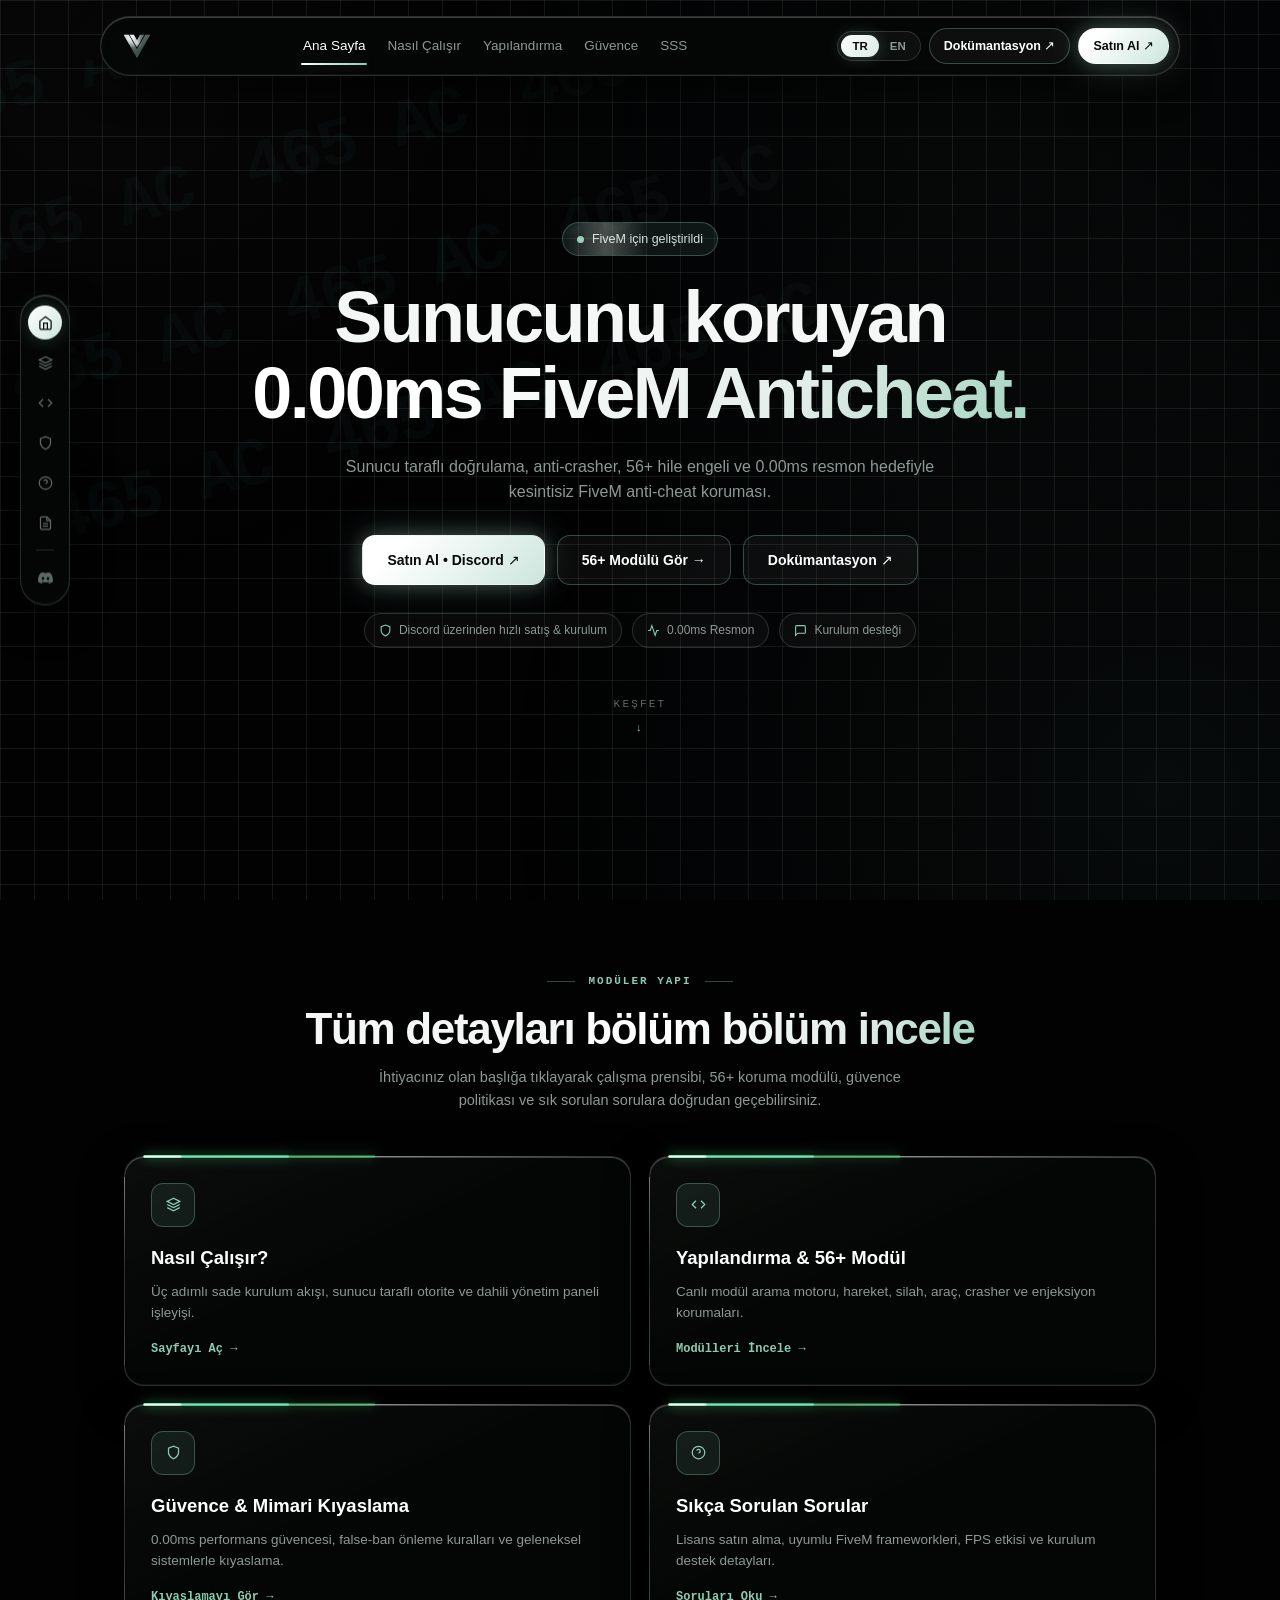
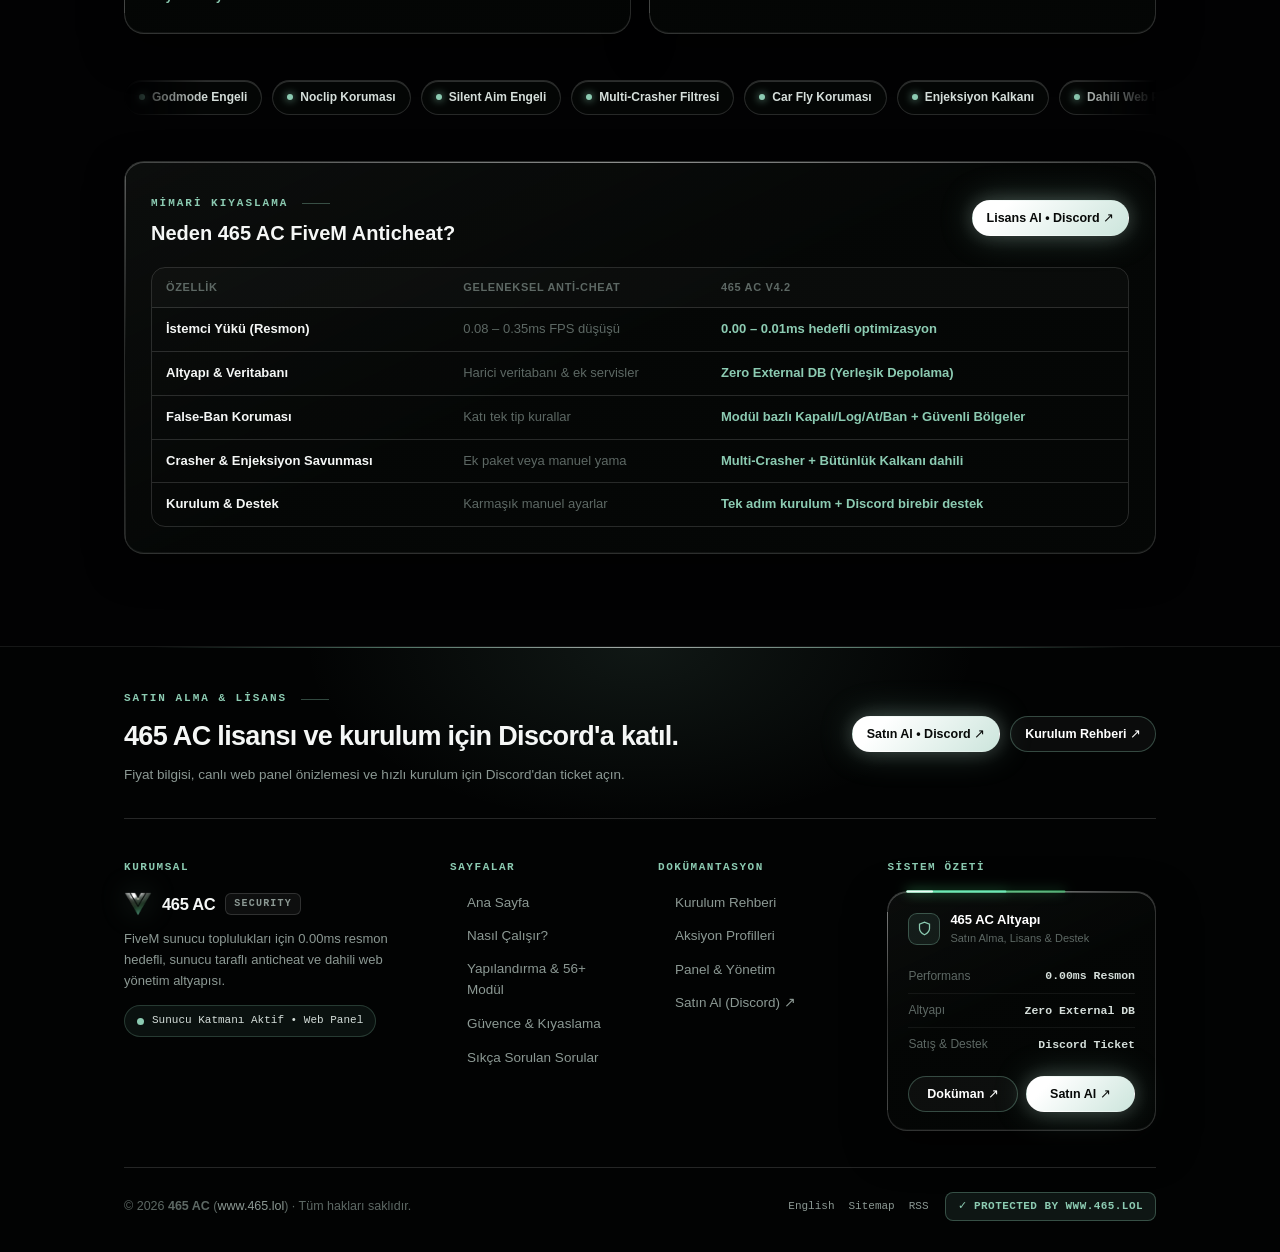
==== commit 1185d4f0: "Split into separate SEO pages and scrub tech-stack OpSec details" ====
--- a/website/index.html
+++ b/website/index.html
@@ -10,15 +10,15 @@
     function gtag(){dataLayer.push(arguments);}
     gtag('js', new Date());
   </script>
-  <title>465 AC | FiveM Anticheat</title>
-  <meta name="description" content="0.00ms resmon hedefli FiveM anticheat ve anti-cheat sistemi. QBCore &amp; ESX uyumlu 56+ hile koruması, anti-crasher ve canlı web yönetim panelini keşfet.">
+  <title>465 AC | FiveM Anticheat & Sunucu Güvenliği</title>
+  <meta name="description" content="0.00ms resmon hedefli FiveM anticheat ve anti-cheat sistemi. QBCore & ESX uyumlu 56+ hile koruması, anti-crasher ve dahili web yönetim panelini keşfet.">
   <meta name="robots" content="index, follow, max-image-preview:large, max-snippet:-1">
   <meta name="theme-color" content="#8ccbb2">
   <link rel="canonical" href="https://www.465.lol/">
   <link rel="alternate" hreflang="tr" href="https://www.465.lol/">
   <link rel="alternate" hreflang="en" href="https://www.465.lol/en">
   <link rel="alternate" hreflang="x-default" href="https://www.465.lol/en">
-  <link rel="alternate" type="application/rss+xml" title="465 AC Güncellemeler" href="https://www.465.lol/feed.xml">
+  <link rel="alternate" type="application/rss+xml" title="465 AC Feed" href="https://www.465.lol/feed.xml">
   <link rel="icon" type="image/svg+xml" href="assets/logo.svg">
   <link rel="icon" type="image/png" sizes="531x465" href="assets/logo-465.png">
   <link rel="apple-touch-icon" href="assets/logo-465.png">
@@ -28,708 +28,158 @@
 
   <meta property="og:type" content="website">
   <meta property="og:site_name" content="465 AC">
-  <meta property="og:title" content="465 AC — FiveM Anti-Cheat &amp; Sunucu Güvenliği">
-  <meta property="og:description" content="0.00ms resmon hedefli FiveM anti-cheat sistemi. 56+ aktif koruma modülü, anti-crasher ve canlı web yönetim paneli.">
+  <meta property="og:title" content="465 AC | FiveM Anticheat & Sunucu Güvenliği">
+  <meta property="og:description" content="0.00ms resmon hedefli FiveM anticheat ve anti-cheat sistemi. QBCore & ESX uyumlu 56+ hile koruması, anti-crasher ve dahili web yönetim panelini keşfet.">
   <meta property="og:url" content="https://www.465.lol/">
   <meta property="og:image" content="https://www.465.lol/assets/og-banner.png">
   <meta property="og:image:type" content="image/png">
   <meta property="og:image:width" content="1200">
   <meta property="og:image:height" content="630">
-  <meta property="og:image:alt" content="465 AC — 0.00ms FiveM Anti-Cheat &amp; Sunucu Güvenlik Sistemi">
+  <meta property="og:image:alt" content="465 AC — FiveM Anti-Cheat">
   <meta property="og:locale" content="tr_TR">
   <meta property="og:locale:alternate" content="en_US">
 
   <meta name="twitter:card" content="summary_large_image">
-  <meta name="twitter:title" content="465 AC — FiveM Anti-Cheat &amp; Sunucu Güvenliği">
-  <meta name="twitter:description" content="0.00ms resmon hedefli FiveM anti-cheat: 56+ aktif koruma modülü ve canlı web yönetim paneli.">
+  <meta name="twitter:title" content="465 AC | FiveM Anticheat & Sunucu Güvenliği">
+  <meta name="twitter:description" content="0.00ms resmon hedefli FiveM anticheat ve anti-cheat sistemi. QBCore & ESX uyumlu 56+ hile koruması, anti-crasher ve dahili web yönetim panelini keşfet.">
   <meta name="twitter:image" content="https://www.465.lol/assets/og-banner.png">
   <meta name="twitter:image:alt" content="465 AC — FiveM Anti-Cheat">
 
-  <link rel="preload" as="style" href="assets/app.min.css?v=20">
-  <link rel="stylesheet" href="assets/app.min.css?v=20">
-
-  <script type="application/ld+json">
-  {
-    "@context": "https://schema.org",
-    "@graph": [
-      {
-        "@type": "Organization",
-        "@id": "https://www.465.lol/#organization",
-        "name": "465 AC",
-        "alternateName": ["465 Anticheat", "465 Anti-Cheat"],
-        "url": "https://www.465.lol/",
-        "logo": {
-          "@type": "ImageObject",
-          "url": "https://www.465.lol/assets/logo-465.png",
-          "width": 531,
-          "height": 465
-        },
-        "image": "https://www.465.lol/assets/og-banner.png",
-        "sameAs": ["https://discord.gg/YYNvMMJZTm"],
-        "description": "FiveM sunucuları için 0.00ms resmon hedefli sunucu taraflı FiveM anticheat ve dahili web yönetim sistemi."
-      },
-      {
-        "@type": "WebSite",
-        "name": "465 AC — FiveM Anticheat",
-        "url": "https://www.465.lol/",
-        "inLanguage": ["tr-TR", "en-US"],
-        "publisher": { "@id": "https://www.465.lol/#organization" }
-      },
-      {
-        "@type": "SoftwareApplication",
-        "name": "465 AC FiveM Anticheat",
-        "alternateName": "465 AC FiveM Anti-Cheat",
-        "applicationCategory": "SecurityApplication",
-        "operatingSystem": "FiveM FXServer (Windows / Linux)",
-        "softwareVersion": "4.2",
-        "inLanguage": "tr",
-        "url": "https://www.465.lol/",
-        "image": "https://www.465.lol/assets/og-banner.png",
-        "screenshot": "https://www.465.lol/assets/og-banner.png",
-        "author": { "@id": "https://www.465.lol/#organization" },
-        "publisher": { "@id": "https://www.465.lol/#organization" },
-        "description": "0.00ms resmon hedefli, sunucu taraflı savaş doğrulama, anti-noclip, anti-aimbot, multi-crasher filtresi ve dahili web paneline sahip FiveM anticheat sistemi.",
-        "featureList": [
-          "0.00ms resmon performans hedefi",
-          "56+ aktif FiveM anticheat koruma modülü",
-          "Sunucu taraflı hareket, silah ve araç doğrulama",
-          "Multi-Crasher, entity spam ve partikül saldırı filtresi",
-          "Executor, thread ve enjeksiyon koruması",
-          "Dahili FXServer HTTP web yönetim paneli",
-          "QBCore, QBox, ESX ve Standalone uyumluluğu"
-        ]
-      },
-      {
-        "@type": "BreadcrumbList",
-        "itemListElement": [
-          {
-            "@type": "ListItem",
-            "position": 1,
-            "name": "Ana Sayfa",
-            "item": "https://www.465.lol/"
-          },
-          {
-            "@type": "ListItem",
-            "position": 2,
-            "name": "English",
-            "item": "https://www.465.lol/en"
-          },
-          {
-            "@type": "ListItem",
-            "position": 3,
-            "name": "Dokümantasyon",
-            "item": "https://www.465.lol/docs"
-          }
-        ]
-      },
-      {
-        "@type": "FAQPage",
-        "mainEntity": [
-          {
-            "@type": "Question",
-            "name": "465 AC lisansı nasıl satın alınır ve teslimat nasıl yapılır?",
-            "acceptedAnswer": {
-              "@type": "Answer",
-              "text": "Satın alma ve lisanslama resmi Discord sunucumuz (https://discord.gg/YYNvMMJZTm) üzerinden açılan destek bileti (ticket) ile yapılır; teslimat ve ilk kurulum aynı gün birebir tamamlanır."
-            }
-          },
-          {
-            "@type": "Question",
-            "name": "465 AC harici veritabanı veya Node.js gerektirir mi?",
-            "acceptedAnswer": {
-              "@type": "Answer",
-              "text": "Hayır. Resource olarak sunucuya eklediğinizde web yönetim paneli doğrudan FXServer'ın kendi HTTP sunucusu üzerinden çalışır; banlar ve oyuncu geçmişi JSON dosyalarında saklanır."
-            }
-          },
-          {
-            "@type": "Question",
-            "name": "Hangi FiveM framework'lerle uyumlu?",
-            "acceptedAnswer": {
-              "@type": "Answer",
-              "text": "QBCore, QBox, ESX ve Standalone tüm OneSync FiveM sunucularıyla uyumludur. Hastane, spawn ve meslek bölgeleri için güvenli alan uyumlulukları tüm paketlere kolayca uyarlanır."
-            }
-          },
-          {
-            "@type": "Question",
-            "name": "FiveM anticheat kullanırken FPS düşüşü olur mu?",
-            "acceptedAnswer": {
-              "@type": "Answer",
-              "text": "Hayır. 465 AC düşük CPU yüküyle çalışacak şekilde optimize edilmiştir ve istemcide 0.00-0.01ms resmon hedefleyerek kalabalık RP sunucularında dahi FPS kaybını önler."
-            }
-          },
-          {
-            "@type": "Question",
-            "name": "Crasher, entity spam ve hile menülerini engelliyor mu?",
-            "acceptedAnswer": {
-              "@type": "Answer",
-              "text": "Evet. Çoklu crasher filtreleri, toplu entity/NPC spam engeli, anti-noclip, anti-aimbot, anti-godmode ve executor enjeksiyon korumaları tek pakette sunulur."
-            }
-          },
-          {
-            "@type": "Question",
-            "name": "Yanlış yasaklama (false-ban) olmaması için nasıl önlem alındı?",
-            "acceptedAnswer": {
-              "@type": "Answer",
-              "text": "Her koruma kategorisi kapalı, bildirim, atma veya yasaklama profilleriyle ayarlanabilir; hastane ve spawn noktaları için güvenli bölge uyumlulukları yanlış tespitleri önler."
-            }
-          },
-          {
-            "@type": "Question",
-            "name": "Yetkili muafiyetleri ve kurulum desteği nasıl sağlanır?",
-            "acceptedAnswer": {
-              "@type": "Answer",
-              "text": "Yetkili izinleri teslimat sırasında sağlanan özel güvenlik anahtarı üzerinden yapılandırılır ve kurulum sürecinde birebir teknik destek verilir."
-            }
-          }
-        ]
-      }
-    ]
-  }
-  </script>
+  <link rel="preload" as="style" href="assets/app.min.css?v=22">
+  <link rel="stylesheet" href="assets/app.min.css?v=22">
+
+  <script type="application/ld+json">{"@context":"https://schema.org","@graph":[{"@type":"Organization","@id":"https://www.465.lol/#organization","name":"465 AC","alternateName":["465 Anticheat","465 Anti-Cheat"],"url":"https://www.465.lol/","logo":{"@type":"ImageObject","url":"https://www.465.lol/assets/logo-465.png","width":531,"height":465},"image":"https://www.465.lol/assets/og-banner.png","sameAs":["https://discord.gg/YYNvMMJZTm"],"description":"FiveM sunucuları için 0.00ms resmon hedefli sunucu taraflı anticheat ve dahili web yönetim altyapısı."},{"@type":"WebSite","name":"465 AC — FiveM Anticheat","url":"https://www.465.lol/","inLanguage":["tr-TR","en-US"],"publisher":{"@id":"https://www.465.lol/#organization"}},{"@type":"SoftwareApplication","name":"465 AC FiveM Anticheat","alternateName":"465 AC FiveM Anti-Cheat","applicationCategory":"SecurityApplication","operatingSystem":"FiveM (Windows / Linux)","softwareVersion":"4.2","inLanguage":"tr","url":"https://www.465.lol/","image":"https://www.465.lol/assets/og-banner.png","screenshot":"https://www.465.lol/assets/og-banner.png","author":{"@id":"https://www.465.lol/#organization"},"publisher":{"@id":"https://www.465.lol/#organization"},"description":"0.00ms resmon hedefli, sunucu taraflı savaş doğrulama, anti-noclip, anti-aimbot, multi-crasher filtresi ve dahili web paneline sahip FiveM anticheat sistemi.","featureList":["0.00ms resmon performans hedefi","56+ aktif FiveM anticheat koruma modülü","Sunucu taraflı hareket, silah ve araç doğrulama","Multi-Crasher, entity spam ve partikül saldırı filtresi","Çok katmanlı bütünlük ve enjeksiyon kalkanı","Dahili web yönetim paneli","QBCore, QBox, ESX ve Standalone uyumluluğu"]},{"@type":"BreadcrumbList","itemListElement":[{"@type":"ListItem","position":1,"name":"Ana Sayfa","item":"https://www.465.lol/"},{"@type":"ListItem","position":2,"name":"Nasıl Çalışır","item":"https://www.465.lol/nasil-calisir"},{"@type":"ListItem","position":3,"name":"Yapılandırma","item":"https://www.465.lol/yapilandirma"},{"@type":"ListItem","position":4,"name":"Güvence","item":"https://www.465.lol/guvence"},{"@type":"ListItem","position":5,"name":"SSS","item":"https://www.465.lol/sss"},{"@type":"ListItem","position":6,"name":"Dokümantasyon","item":"https://www.465.lol/docs"}]}]}</script>
 </head>
 <body>
   <div class="bg-grid" aria-hidden="true"></div>
-
   <div class="navbar-wrap">
     <header class="navbar-pill">
-      <a href="/" data-route="baslangic" class="brand" aria-label="465 AC Ana Sayfa">
+      <a href="/" class="brand" aria-label="465 AC Ana Sayfa">
         <img src="assets/logo.svg" alt="465 AC FiveM Anti-Cheat Logo" width="32" height="32" style="display:block;">
       </a>
-
       <nav class="nav-links" id="primaryNavLinks" aria-label="Ana Menü">
-        <a href="/nasil-calisir" data-route="nasil-calisir" data-nav="nasil-calisir" data-i18n="nav_how">Nasıl Çalışır</a>
-        <a href="/yapilandirma" data-route="yapilandirma" data-nav="yapilandirma" data-i18n="nav_config">Yapılandırma</a>
-        <a href="/guvence" data-route="guvence" data-nav="guvence" data-i18n="nav_guarantee">Güvence</a>
-        <a href="/sss" data-route="sss" data-nav="sss" data-i18n="nav_faq">SSS</a>
-        <a href="/docs" class="nav-mobile-only" data-i18n="nav_docs">Dokümantasyon ↗</a>
+        <a href="/" class="active">Ana Sayfa</a><a href="/nasil-calisir">Nasıl Çalışır</a><a href="/yapilandirma">Yapılandırma</a><a href="/guvence">Güvence</a><a href="/sss">SSS</a>
+        <a href="/docs" class="nav-mobile-only">Dokümantasyon ↗</a>
+        <a href="https://discord.gg/YYNvMMJZTm" target="_blank" rel="noopener noreferrer" class="nav-mobile-only">Satın Al • Discord ↗</a>
       </nav>
-
       <div class="nav-actions">
         <div class="lang-switch" aria-label="Dil Seçimi">
           <button type="button" data-lang-btn="tr" class="active" onclick="set465Lang('tr')">TR</button>
           <button type="button" data-lang-btn="en" onclick="set465Lang('en')">EN</button>
         </div>
-        <a href="/docs" class="btn btn-dark btn-sm" data-i18n="nav_docs">Dokümantasyon ↗</a>
+        <a href="/docs" class="btn btn-dark btn-sm">Dokümantasyon ↗</a>
         <a href="https://discord.gg/YYNvMMJZTm" target="_blank" rel="noopener noreferrer" class="btn btn-white btn-sm">Satın Al ↗</a>
         <button type="button" class="mobile-toggle" id="mobileNavToggle" aria-label="Menüyü Aç">☰</button>
       </div>
     </header>
   </div>
 
-  <aside class="left-dock" aria-label="Bölüm Gezgini">
-    <a href="/" data-route="baslangic" class="dock-btn active" data-dock="baslangic" title="Başlangıç">
-      <svg width="15" height="15" viewBox="0 0 24 24" fill="none" stroke="currentColor" stroke-width="2"><path d="M3 9l9-7 9 7v11a2 2 0 0 1-2 2H5a2 2 0 0 1-2-2z"/><polyline points="9 22 9 12 15 12 15 22"/></svg>
+  <aside class="left-dock" aria-label="Sayfa Gezgini">
+    <a href="/" class="dock-btn active" title="Ana Sayfa"><svg width="15" height="15" viewBox="0 0 24 24" fill="none" stroke="currentColor" stroke-width="2"><path d="M3 9l9-7 9 7v11a2 2 0 0 1-2 2H5a2 2 0 0 1-2-2z"/><polyline points="9 22 9 12 15 12 15 22"/></svg></a><a href="/nasil-calisir" class="dock-btn" title="Nasıl Çalışır"><svg width="15" height="15" viewBox="0 0 24 24" fill="none" stroke="currentColor" stroke-width="2"><polygon points="12 2 2 7 12 12 22 7 12 2"/><polyline points="2 17 12 22 22 17"/><polyline points="2 12 12 17 22 12"/></svg></a><a href="/yapilandirma" class="dock-btn" title="Yapılandırma"><svg width="15" height="15" viewBox="0 0 24 24" fill="none" stroke="currentColor" stroke-width="2"><polyline points="16 18 22 12 16 6"/><polyline points="8 6 2 12 8 18"/></svg></a><a href="/guvence" class="dock-btn" title="Güvence"><svg width="15" height="15" viewBox="0 0 24 24" fill="none" stroke="currentColor" stroke-width="2"><path d="M12 22s8-4 8-10V5l-8-3-8 3v7c0 6 8 10 8 10z"/></svg></a><a href="/sss" class="dock-btn" title="SSS"><svg width="15" height="15" viewBox="0 0 24 24" fill="none" stroke="currentColor" stroke-width="2"><circle cx="12" cy="12" r="10"/><path d="M9.09 9a3 3 0 0 1 5.83 1c0 2-3 3-3 3"/><line x1="12" y1="17" x2="12.01" y2="17"/></svg></a><a href="/docs" class="dock-btn" title="Dokümantasyon"><svg width="15" height="15" viewBox="0 0 24 24" fill="none" stroke="currentColor" stroke-width="2"><path d="M14 2H6a2 2 0 0 0-2 2v16a2 2 0 0 0 2 2h12a2 2 0 0 0 2-2V8z"/><polyline points="14 2 14 8 20 8"/><line x1="16" y1="13" x2="8" y2="13"/><line x1="16" y1="17" x2="8" y2="17"/></svg></a>
+    <div class="dock-divider"></div>
+    <a href="https://discord.gg/YYNvMMJZTm" target="_blank" rel="noopener noreferrer" class="dock-btn" title="465 AC Discord"><svg width="15" height="15" viewBox="0 0 24 24" fill="currentColor" aria-hidden="true"><path d="M20.317 4.37a19.791 19.791 0 0 0-4.885-1.515.074.074 0 0 0-.079.037c-.21.375-.444.864-.608 1.25a18.27 18.27 0 0 0-5.487 0 12.64 12.64 0 0 0-.617-1.25.077.077 0 0 0-.079-.037A19.736 19.736 0 0 0 3.677 4.37a.07.07 0 0 0-.032.027C.533 9.046-.32 13.58.099 18.057a.082.082 0 0 0 .031.057 19.9 19.9 0 0 0 5.993 3.03.078.078 0 0 0 .084-.028c.462-.63.874-1.295 1.226-1.994.021-.041.001-.09-.041-.106a13.107 13.107 0 0 1-1.872-.892.077.077 0 0 1-.008-.128 10.2 10.2 0 0 0 .372-.292.074.074 0 0 1 .077-.01c3.928 1.793 8.18 1.793 12.062 0a.074.074 0 0 1 .078.01c.12.098.246.198.373.292a.077.077 0 0 1-.006.127 12.299 12.299 0 0 1-1.873.892.077.077 0 0 0-.041.107c.36.698.772 1.362 1.225 1.993a.076.076 0 0 0 .084.028 19.839 19.839 0 0 0 6.002-3.03.077.077 0 0 0 .032-.054c.5-5.177-.838-9.674-3.549-13.66a.061.061 0 0 0-.031-.028zM8.02 15.33c-1.183 0-2.157-1.085-2.157-2.419 0-1.333.956-2.419 2.157-2.419 1.21 0 2.176 1.096 2.157 2.42 0 1.333-.956 2.418-2.157 2.418zm7.975 0c-1.183 0-2.157-1.085-2.157-2.419 0-1.333.955-2.419 2.157-2.419 1.21 0 2.176 1.096 2.157 2.42 0 1.333-.946 2.418-2.157 2.418z"/></svg></a>
+  </aside>
+  <button type="button" class="scroll-top-btn" id="scrollTopBtn" onclick="window.scrollTo({top:0,behavior:'smooth'})" aria-label="Yukarı çık"><svg width="18" height="18" viewBox="0 0 24 24" fill="none" stroke="currentColor" stroke-width="2.2"><line x1="12" y1="19" x2="12" y2="5"/><polyline points="5 12 12 5 19 12"/></svg></button>
+  <main><section class="hero" id="baslangic">
+    <div class="hero-watermark" aria-hidden="true">
+      <div class="hero-wm-row"><span>465 AC</span><span>465 AC</span><span>465 AC</span><span>465 AC</span><span>465 AC</span></div><div class="hero-wm-row"><span>465 AC</span><span>465 AC</span><span>465 AC</span><span>465 AC</span><span>465 AC</span></div><div class="hero-wm-row"><span>465 AC</span><span>465 AC</span><span>465 AC</span><span>465 AC</span><span>465 AC</span></div><div class="hero-wm-row"><span>465 AC</span><span>465 AC</span><span>465 AC</span><span>465 AC</span><span>465 AC</span></div><div class="hero-wm-row"><span>465 AC</span><span>465 AC</span><span>465 AC</span><span>465 AC</span><span>465 AC</span></div>
+    </div>
+    <div class="hero-badge hero-anim-1"><span class="hero-badge-dot"></span><span>FiveM için geliştirildi</span></div>
+    <h1 class="hero-anim-2"><span>Sunucunu koruyan</span><br><span class="silver-grad">0.00ms FiveM Anticheat.</span></h1>
+    <p class="hero-sub hero-anim-3">Sunucu taraflı doğrulama, anti-crasher, 56+ hile engeli ve 0.00ms resmon hedefiyle kesintisiz FiveM anti-cheat koruması.</p>
+    <div class="hero-cta hero-anim-4">
+      <a href="https://discord.gg/YYNvMMJZTm" target="_blank" rel="noopener noreferrer" class="btn btn-white btn-lg">Satın Al • Discord ↗</a>
+      <a href="/yapilandirma" class="btn btn-dark btn-lg">56+ Modülü Gör →</a>
+      <a href="/docs" class="btn btn-dark btn-lg">Dokümantasyon ↗</a>
+    </div>
+    <div class="hero-trust-pills hero-anim-5">
+      <span class="trust-pill"><svg width="13" height="13" viewBox="0 0 24 24" fill="none" stroke="currentColor" stroke-width="2"><path d="M12 22s8-4 8-10V5l-8-3-8 3v7c0 6 8 10 8 10z"/></svg><span>Discord üzerinden hızlı satış &amp; kurulum</span></span>
+      <span class="trust-pill"><svg width="13" height="13" viewBox="0 0 24 24" fill="none" stroke="currentColor" stroke-width="2"><polyline points="22 12 18 12 15 21 9 3 6 12 2 12"/></svg><span>0.00ms Resmon</span></span>
+      <span class="trust-pill"><svg width="13" height="13" viewBox="0 0 24 24" fill="none" stroke="currentColor" stroke-width="2"><path d="M21 15a2 2 0 0 1-2 2H7l-4 4V5a2 2 0 0 1 2-2h14a2 2 0 0 1 2 2z"/></svg><span>Kurulum desteği</span></span>
+    </div>
+    <a href="#ozet" class="scroll-cue hero-anim-5" onclick="document.getElementById('ozet').scrollIntoView({behavior:'smooth'});return false;">
+      <span>KEŞFET</span><span>↓</span>
     </a>
-    <a href="/nasil-calisir" data-route="nasil-calisir" class="dock-btn" data-dock="nasil-calisir" title="Nasıl Çalışır">
-      <svg width="15" height="15" viewBox="0 0 24 24" fill="none" stroke="currentColor" stroke-width="2"><polygon points="12 2 2 7 12 12 22 7 12 2"/><polyline points="2 17 12 22 22 17"/><polyline points="2 12 12 17 22 12"/></svg>
-    </a>
-    <a href="/yapilandirma" data-route="yapilandirma" class="dock-btn" data-dock="yapilandirma" title="Yapılandırma">
-      <svg width="15" height="15" viewBox="0 0 24 24" fill="none" stroke="currentColor" stroke-width="2"><polyline points="16 18 22 12 16 6"/><polyline points="8 6 2 12 8 18"/></svg>
-    </a>
-    <a href="/guvence" data-route="guvence" class="dock-btn" data-dock="guvence" title="Güvence">
-      <svg width="15" height="15" viewBox="0 0 24 24" fill="none" stroke="currentColor" stroke-width="2"><path d="M12 22s8-4 8-10V5l-8-3-8 3v7c0 6 8 10 8 10z"/></svg>
-    </a>
-    <a href="/sss" data-route="sss" class="dock-btn" data-dock="sss" title="SSS">
-      <svg width="15" height="15" viewBox="0 0 24 24" fill="none" stroke="currentColor" stroke-width="2"><circle cx="12" cy="12" r="10"/><path d="M9.09 9a3 3 0 0 1 5.83 1c0 2-3 3-3 3"/><line x1="12" y1="17" x2="12.01" y2="17"/></svg>
-    </a>
-    <div class="dock-divider"></div>
-    <a href="https://discord.gg/YYNvMMJZTm" target="_blank" rel="noopener noreferrer" class="dock-btn" title="465 AC Discord">
-      <svg width="15" height="15" viewBox="0 0 24 24" fill="currentColor" aria-hidden="true"><path d="M20.317 4.37a19.791 19.791 0 0 0-4.885-1.515.074.074 0 0 0-.079.037c-.21.375-.444.864-.608 1.25a18.27 18.27 0 0 0-5.487 0 12.64 12.64 0 0 0-.617-1.25.077.077 0 0 0-.079-.037A19.736 19.736 0 0 0 3.677 4.37a.07.07 0 0 0-.032.027C.533 9.046-.32 13.58.099 18.057a.082.082 0 0 0 .031.057 19.9 19.9 0 0 0 5.993 3.03.078.078 0 0 0 .084-.028c.462-.63.874-1.295 1.226-1.994.021-.041.001-.09-.041-.106a13.107 13.107 0 0 1-1.872-.892.077.077 0 0 1-.008-.128 10.2 10.2 0 0 0 .372-.292.074.074 0 0 1 .077-.01c3.928 1.793 8.18 1.793 12.062 0a.074.074 0 0 1 .078.01c.12.098.246.198.373.292a.077.077 0 0 1-.006.127 12.299 12.299 0 0 1-1.873.892.077.077 0 0 0-.041.107c.36.698.772 1.362 1.225 1.993a.076.076 0 0 0 .084.028 19.839 19.839 0 0 0 6.002-3.03.077.077 0 0 0 .032-.054c.5-5.177-.838-9.674-3.549-13.66a.061.061 0 0 0-.031-.028zM8.02 15.33c-1.183 0-2.157-1.085-2.157-2.419 0-1.333.956-2.419 2.157-2.419 1.21 0 2.176 1.096 2.157 2.42 0 1.333-.956 2.418-2.157 2.418zm7.975 0c-1.183 0-2.157-1.085-2.157-2.419 0-1.333.955-2.419 2.157-2.419 1.21 0 2.176 1.096 2.157 2.42 0 1.333-.946 2.418-2.157 2.418z"/></svg>
-    </a>
-  </aside>
-
-  <button type="button" class="scroll-top-btn" id="scrollTopBtn" onclick="window.scrollTo({top:0,behavior:'smooth'})" aria-label="Yukarı çık">
-    <svg width="18" height="18" viewBox="0 0 24 24" fill="none" stroke="currentColor" stroke-width="2.2"><line x1="12" y1="19" x2="12" y2="5"/><polyline points="5 12 12 5 19 12"/></svg>
-  </button>
-
-  <main>
-    <section class="hero" id="baslangic" data-section-id="baslangic">
-      <div class="hero-watermark" aria-hidden="true">
-        <div class="hero-wm-row"><span>465 AC</span><span>465 AC</span><span>465 AC</span><span>465 AC</span><span>465 AC</span></div>
-        <div class="hero-wm-row"><span>465 AC</span><span>465 AC</span><span>465 AC</span><span>465 AC</span><span>465 AC</span></div>
-        <div class="hero-wm-row"><span>465 AC</span><span>465 AC</span><span>465 AC</span><span>465 AC</span><span>465 AC</span></div>
-        <div class="hero-wm-row"><span>465 AC</span><span>465 AC</span><span>465 AC</span><span>465 AC</span><span>465 AC</span></div>
-        <div class="hero-wm-row"><span>465 AC</span><span>465 AC</span><span>465 AC</span><span>465 AC</span><span>465 AC</span></div>
-      </div>
-
-      <div class="hero-badge hero-anim-1">
-        <span class="hero-badge-dot"></span>
-        <span data-i18n="hero_pill">FiveM için geliştirildi</span>
-      </div>
-
-      <h1 class="hero-anim-2">
-        <span data-i18n="hero_h1_top">Sunucunu koruyan</span><br>
-        <span class="silver-grad" data-i18n="hero_h1_bot">0.00ms FiveM Anticheat.</span>
-      </h1>
-
-      <p class="hero-sub hero-anim-3" data-i18n="hero_sub">
-        Sunucu taraflı savaş doğrulama, anti-crasher, 56+ hile engeli ve 0.00ms resmon hedefiyle kesintisiz FiveM anti-cheat deneyimi sun.
-      </p>
-
-      <div class="hero-cta hero-anim-4">
-        <a href="https://discord.gg/YYNvMMJZTm" target="_blank" rel="noopener noreferrer" class="btn btn-white btn-lg">Satın Al • Discord ↗</a>
-        <a href="/nasil-calisir" data-route="nasil-calisir" class="btn btn-dark btn-lg" data-i18n="hero_btn_explore">Nasıl çalışır ↓</a>
-        <a href="/docs" class="btn btn-dark btn-lg" data-i18n="hero_btn_docs">Dokümantasyon ↗</a>
-      </div>
-
-      <div class="hero-trust-pills hero-anim-5">
-        <span class="trust-pill">
-          <svg width="13" height="13" viewBox="0 0 24 24" fill="none" stroke="currentColor" stroke-width="2"><path d="M12 22s8-4 8-10V5l-8-3-8 3v7c0 6 8 10 8 10z"/></svg>
-          <span data-i18n="trust_1">Discord üzerinden hızlı satış &amp; kurulum</span>
-        </span>
-        <span class="trust-pill">
-          <svg width="13" height="13" viewBox="0 0 24 24" fill="none" stroke="currentColor" stroke-width="2"><polyline points="22 12 18 12 15 21 9 3 6 12 2 12"/></svg>
-          <span data-i18n="trust_2">0.00ms Resmon</span>
-        </span>
-        <span class="trust-pill">
-          <svg width="13" height="13" viewBox="0 0 24 24" fill="none" stroke="currentColor" stroke-width="2"><path d="M21 15a2 2 0 0 1-2 2H7l-4 4V5a2 2 0 0 1 2-2h14a2 2 0 0 1 2 2z"/></svg>
-          <span data-i18n="trust_3">Kurulum desteği</span>
-        </span>
-      </div>
-
-      <a href="/nasil-calisir" data-route="nasil-calisir" class="scroll-cue hero-anim-5">
-        <span data-i18n="scroll_cue">KEŞFET</span>
-        <span>↓</span>
-      </a>
-    </section>
-
-    <section class="section" id="nasil-calisir" data-section-id="nasil-calisir">
-      <div class="container">
-        <div class="eyebrow left" data-reveal data-i18n="how_eyebrow">NASIL ÇALIŞIR</div>
-        <h2 class="section-title-left" data-reveal style="margin-bottom:36px;">Dakikalar içinde <span class="silver-grad">FiveM Anti-Cheat kurulumu</span></h2>
-
-        <div class="how-grid">
-          <div class="timeline" data-reveal>
-            <div class="tl-step">
-              <span class="tl-dot"></span>
-              <span class="tl-num">01</span>
-              <h3 data-i18n="how_s1_t">Modülleri belirle</h3>
-              <p data-i18n="how_s1_d">Sunucuna uygun koruma profilini ve güvenli bölge kurallarını kolayca seç.</p>
-              <div class="tag-row">
-                <span class="fw-tag">465_AC</span>
-                <span class="fw-tag">Modül Seçici</span>
-              </div>
-            </div>
-
-            <div class="tl-step">
-              <span class="tl-dot"></span>
-              <span class="tl-num">02</span>
-              <h3 data-i18n="how_s2_t">Tek satırda kur</h3>
-              <p data-i18n="how_s2_d">465_AC klasörünü resources içine atıp başlat; harici veritabanı kurmadan dakikalar içinde çalıştır.</p>
-              <div class="tag-row">
-                <span class="fw-tag">ensure 465_AC</span>
-                <span class="fw-tag">Yetki Yönetimi</span>
-              </div>
-            </div>
-
-            <div class="tl-step">
-              <span class="tl-dot"></span>
-              <span class="tl-num">03</span>
-              <h3 data-i18n="how_s3_t">Canlı yönet &amp; koru</h3>
-              <p data-i18n="how_s3_d">Dahili web panelinden tüm korumaları anlık yönet, Discord üzerinden anlık bildirim al.</p>
-              <div class="tag-row">
-                <span class="fw-tag">Web Dashboard</span>
-                <span class="fw-tag">Discord Webhook</span>
-              </div>
-            </div>
-          </div>
-
-          <div class="chrome-stage" data-reveal id="emblemStage">
-            <div class="chrome-halo"></div>
-            <div class="orbit-ring"></div>
-            <div class="orbit-ring-inner"></div>
-            <div class="logo-float">
-              <img src="assets/logo-465.png" alt="465 AC Şeffaf Metalik Logo" width="310" height="271" loading="lazy" decoding="async">
-            </div>
-          </div>
-        </div>
-      </div>
-    </section>
-
-    <section class="section" id="yapilandirma" data-section-id="yapilandirma">
-      <div class="container">
-        <div class="config-grid">
-          <div data-reveal>
-            <div class="eyebrow left" data-i18n="cfg_eyebrow">KOLAY YAPILANDIRMA &amp; ÖZELLİKLER</div>
-            <h2 class="section-title-left">
-              <span data-i18n="cfg_title_1">Kod bilmeden </span><span class="silver-grad" data-i18n="cfg_title_2">dakikalar içinde </span><span data-i18n="cfg_title_3">ayarla</span>
-            </h2>
-            <p style="font-size:14.5px;color:var(--text-muted);margin:0;" data-i18n="cfg_desc">
-              İç işleyişi açığa çıkarmadan tüm koruma modüllerini tek panelden yönetebilir, güvenli bölgeleri ve aksiyon seviyelerini sunucuna göre özelleştirebilirsin.
-            </p>
-
-            <ul class="check-list">
-              <li>
-                <svg width="16" height="16" viewBox="0 0 24 24" fill="none" stroke="currentColor" stroke-width="2"><circle cx="12" cy="12" r="10"/><polyline points="9 12 11.5 14.5 16 9.5"/></svg>
-                <span data-i18n="cfg_b1">Modül bazlı esnek aksiyon profilleri (Kapalı / Log / At / Ban)</span>
-              </li>
-              <li>
-                <svg width="16" height="16" viewBox="0 0 24 24" fill="none" stroke="currentColor" stroke-width="2"><circle cx="12" cy="12" r="10"/><polyline points="9 12 11.5 14.5 16 9.5"/></svg>
-                <span data-i18n="cfg_b2">Bölgesel muafiyet ve izinli RP objesi uyumluluğu</span>
-              </li>
-              <li>
-                <svg width="16" height="16" viewBox="0 0 24 24" fill="none" stroke="currentColor" stroke-width="2"><circle cx="12" cy="12" r="10"/><polyline points="9 12 11.5 14.5 16 9.5"/></svg>
-                <span data-i18n="cfg_b3">Kurulum sırasında özel destek ve kişiselleştirilmiş yapılandırma</span>
-              </li>
-            </ul>
-          </div>
-
-          <div class="ide-window" data-reveal>
-            <div class="ide-titlebar">
-              <div style="display:flex;align-items:center;height:100%;">
-                <div class="ide-dots"><span></span><span></span><span></span></div>
-                <div class="ide-tabs">
-                  <button type="button" class="ide-tab active" onclick="switchIdeTab('config', this)">ayarlar.lua</button>
-                  <button type="button" class="ide-tab" onclick="switchIdeTab('server', this)">server.cfg</button>
-                </div>
-              </div>
-              <button type="button" class="btn btn-dark btn-sm" style="padding:4px 10px;font-size:11px;" onclick="copyIdeCode()" id="ideCopyBtn">Kopyala</button>
-            </div>
-            <pre class="ide-code" id="ideCodeView"></pre>
-            <div class="ide-statusbar">
-              <span>● Kaydedildi</span>
-              <span id="ideLangLabel">Lua &nbsp; UTF-8</span>
-            </div>
-          </div>
-        </div>
-
-        <div class="feat-block" data-reveal>
-          <div class="feat-block-head">
-            <div>
-              <div class="eyebrow left" style="margin-bottom:6px;">KORUMA KAPSAMI</div>
-              <h2 style="margin:0;font-size:clamp(22px,3vw,30px);font-weight:800;letter-spacing:-0.025em;">Tek pakette <span class="silver-grad">56+ FiveM Anticheat ve Koruma Modülü</span></h2>
-            </div>
-            <span class="feat-count-badge">● ANTI-BYPASS MİMARİ</span>
-          </div>
-
-          <div class="feat-marquee-wrap" aria-label="Koruma Özellikleri Şeridi">
-            <div class="feat-marquee-track">
-              <span class="feat-pill">Godmode Engeli</span><span class="feat-pill">Noclip &amp; Yer Noclip Koruması</span><span class="feat-pill">Speedhack Engeli</span><span class="feat-pill">Silent Aim Koruması</span><span class="feat-pill">Magic Bullet Engeli</span><span class="feat-pill">Multi-Crasher Filtresi</span><span class="feat-pill">Car Fly Engeli</span><span class="feat-pill">Vehicle Magneto Koruması</span><span class="feat-pill">Resource Injection Engeli</span><span class="feat-pill">Rapid Fire Koruması</span><span class="feat-pill">One-Shot Hasar Kilidi</span><span class="feat-pill">Mass-Kill Engeli</span><span class="feat-pill">Anti-Attach &amp; Freeze</span><span class="feat-pill">Ekonomi &amp; Dupe Koruması</span>
-              <span class="feat-pill">Godmode Engeli</span><span class="feat-pill">Noclip &amp; Yer Noclip Koruması</span><span class="feat-pill">Speedhack Engeli</span><span class="feat-pill">Silent Aim Koruması</span><span class="feat-pill">Magic Bullet Engeli</span><span class="feat-pill">Multi-Crasher Filtresi</span><span class="feat-pill">Car Fly Engeli</span><span class="feat-pill">Vehicle Magneto Koruması</span><span class="feat-pill">Resource Injection Engeli</span><span class="feat-pill">Rapid Fire Koruması</span><span class="feat-pill">One-Shot Hasar Kilidi</span><span class="feat-pill">Mass-Kill Engeli</span><span class="feat-pill">Anti-Attach &amp; Freeze</span><span class="feat-pill">Ekonomi &amp; Dupe Koruması</span>
-            </div>
-            <div class="feat-marquee-track rev">
-              <span class="feat-pill">Teleport Koruması</span><span class="feat-pill">Süper Zıplama Engeli</span><span class="feat-pill">Modifiye .RPF Koruması</span><span class="feat-pill">Patlama &amp; Partikül Spam Engeli</span><span class="feat-pill">Toplu NPC &amp; Prop Engeli</span><span class="feat-pill">F8 / DevTools Koruması</span><span class="feat-pill">Executor Thread Guard</span><span class="feat-pill">Sahte Event Tuzağı</span><span class="feat-pill">Alt Hesap &amp; Ban Aşma Tespiti</span><span class="feat-pill">Freecam &amp; Spectate Engeli</span><span class="feat-pill">Termal &amp; Gece Görüşü Engeli</span><span class="feat-pill">Dahili Web Yönetim Paneli</span><span class="feat-pill">Discord Kanıt Webhook</span><span class="feat-pill">Tek Tık Harita Temizliği</span>
-              <span class="feat-pill">Teleport Koruması</span><span class="feat-pill">Süper Zıplama Engeli</span><span class="feat-pill">Modifiye .RPF Koruması</span><span class="feat-pill">Patlama &amp; Partikül Spam Engeli</span><span class="feat-pill">Toplu NPC &amp; Prop Engeli</span><span class="feat-pill">F8 / DevTools Koruması</span><span class="feat-pill">Executor Thread Guard</span><span class="feat-pill">Sahte Event Tuzağı</span><span class="feat-pill">Alt Hesap &amp; Ban Aşma Tespiti</span><span class="feat-pill">Freecam &amp; Spectate Engeli</span><span class="feat-pill">Termal &amp; Gece Görüşü Engeli</span><span class="feat-pill">Dahili Web Yönetim Paneli</span><span class="feat-pill">Discord Kanıt Webhook</span><span class="feat-pill">Tek Tık Harita Temizliği</span>
-            </div>
-          </div>
-
-          <div class="feat-filter-row">
-            <input type="search" id="featFilterInput" class="feat-search" placeholder="Modül ara: noclip, crasher, aimbot, webhook..." aria-label="Koruma modülü ara">
-            <div class="feat-chips" role="tablist" aria-label="Kategori filtresi">
-              <button type="button" class="feat-chip active" data-fcat="all">Tümü</button>
-              <button type="button" class="feat-chip" data-fcat="move">Hareket</button>
-              <button type="button" class="feat-chip" data-fcat="weapon">Silah</button>
-              <button type="button" class="feat-chip" data-fcat="vehicle">Araç</button>
-              <button type="button" class="feat-chip" data-fcat="world">Crasher</button>
-              <button type="button" class="feat-chip" data-fcat="core">Enjeksiyon</button>
-              <button type="button" class="feat-chip" data-fcat="panel">Panel</button>
-            </div>
-          </div>
-
-          <div class="feat-matrix">
-            <div class="snake-box feat-cat-card" data-fcat="move">
-              <div class="feat-cat-top"><h3>Hareket &amp; Oyuncu</h3><span class="feat-cat-cnt">12 MODÜL</span></div>
-              <ul class="feat-list">
-                <li>Godmode, Demi-God &amp; Fast Regen</li>
-                <li>Klasik &amp; Yeni Nesil Yer Noclip</li>
-                <li>Speedhack &amp; Sınırsız Stamina</li>
-                <li>Teleport &amp; Koordinat Koruması</li>
-                <li>Süper Zıplama &amp; Fırlatma Engeli</li>
-                <li>Duvar Geçişi (No-Collision) Engeli</li>
-                <li>Anti-Ragdoll &amp; Hitbox Koruması</li>
-                <li>Görünmezlik &amp; Yetkisiz Ped Engeli</li>
-              </ul>
-            </div>
-
-            <div class="snake-box feat-cat-card" data-fcat="weapon">
-              <div class="feat-cat-top"><h3>Silah &amp; Çatışma</h3><span class="feat-cat-cnt">10 MODÜL</span></div>
-              <ul class="feat-list">
-                <li>Yasaklı Ağır Silah Engeli</li>
-                <li>Sınırsız Mermi &amp; Şarjör Kilidi</li>
-                <li>One-Shot Hasar Çarpanı Engeli</li>
-                <li>Rapid Fire (Hızlı Ateş) Koruması</li>
-                <li>Magic Bullet &amp; Mesafe Doğrulama</li>
-                <li>Aimbot &amp; Silent Aim Koruması</li>
-                <li>Mass-Kill (Toplu Hasar) Engeli</li>
-                <li>Yetkisiz Silah &amp; Modifiye .RPF</li>
-              </ul>
-            </div>
-
-            <div class="snake-box feat-cat-card" data-fcat="vehicle">
-              <div class="feat-cat-top"><h3>Araç &amp; Sürüş</h3><span class="feat-cat-cnt">8 KORUMA</span></div>
-              <ul class="feat-list">
-                <li>Araç Hız &amp; Tork Hilesi Engeli</li>
-                <li>Araç Ölümsüzlüğü (Vehicle God)</li>
-                <li>Anlık Araç Tamiri Koruması</li>
-                <li>Kara Aracı Uçurma (Car Fly)</li>
-                <li>Vehicle Magneto &amp; Çekme</li>
-                <li>Yetkisiz Araç Spawn Engeli</li>
-                <li>Araç Fırlatma &amp; Troll Engeli</li>
-                <li>Anormal Araç Hızı Koruması</li>
-              </ul>
-            </div>
-
-            <div class="snake-box feat-cat-card" data-fcat="world">
-              <div class="feat-cat-top"><h3>Dünya &amp; Crasher</h3><span class="feat-cat-cnt">9 MODÜL</span></div>
-              <ul class="feat-list">
-                <li>Çoklu Crasher Saldırı Filtresi</li>
-                <li>Toplu Entity &amp; Obje Spam Engeli</li>
-                <li>Toplu NPC (Ped) Basma Engeli</li>
-                <li>Partikül &amp; Efekt Spam Koruması</li>
-                <li>Patlama (Explosion) Spam Engeli</li>
-                <li>Üzerine Obje Yapıştırma Engeli</li>
-                <li>Uzaktan Freeze / Animasyon Bozma</li>
-                <li>Sahte Drop &amp; Güvenli RP Objeleri</li>
-              </ul>
-            </div>
-
-            <div class="snake-box feat-cat-card" data-fcat="core">
-              <div class="feat-cat-top"><h3>Çekirdek &amp; Enjeksiyon</h3><span class="feat-cat-cnt">9 MODÜL</span></div>
-              <ul class="feat-list">
-                <li>Yetkisiz Script Başlatma Engeli</li>
-                <li>Anti-Cheat Durdurma Koruması</li>
-                <li>Hile Menüsü &amp; Sahte Event Tuzağı</li>
-                <li>Native Fonksiyon Bütünlüğü</li>
-                <li>F8 / DevTools Enjeksiyon Kilidi</li>
-                <li>Executor &amp; Thread Koruması</li>
-                <li>Envanter &amp; Para Dupe Koruması</li>
-                <li>Freecam, Termal &amp; Gece Görüşü</li>
-              </ul>
-            </div>
-
-            <div class="snake-box feat-cat-card" data-fcat="panel">
-              <div class="feat-cat-top"><h3>Yönetim &amp; Altyapı</h3><span class="feat-cat-cnt">8 SİSTEM</span></div>
-              <ul class="feat-list">
-                <li>Dahili HTTP Web Yönetim Paneli</li>
-                <li>Discord Webhook Kanıt Bildirimi</li>
-                <li>Ekran Görüntüsü Kanıt Sistemi</li>
-                <li>Alt Hesap &amp; Risk Puanlama</li>
-                <li>Esnek Kapalı / Log / At / Ban</li>
-                <li>Hastane &amp; Spawn Muafiyet Uyumu</li>
-                <li>Tek Tıkla Harita &amp; Varlık Temizliği</li>
-                <li>QBCore / QBox / ESX / Standalone</li>
-              </ul>
-            </div>
-          </div>
-          <p class="feat-empty" id="featEmptyMsg">Aradığınız modül bulunamadı; tüm listeyi görmek için filtreyi temizleyin.</p>
-        </div>
-      </div>
-    </section>
-
-    <section class="section" id="yorumlar">
-      <div class="container">
-        <div class="section-head" data-reveal>
-          <div class="eyebrow" data-i18n="rev_eyebrow">TOPLULUK DENEYİMİ</div>
-          <h2>
-            <span data-i18n="rev_title_1">Sunucu sahipleri </span><span class="silver-grad" data-i18n="rev_title_2">ne diyor?</span>
-          </h2>
-        </div>
-
-        <div class="grid-3" data-reveal>
-          <div class="card review-card">
-            <div>
-              <div class="review-meta" style="margin-bottom:12px;">
-                <div class="avatar-circle">A</div>
-                <div>
-                  <div style="font-size:13.5px;font-weight:700;">Arda K.</div>
-                  <div style="font-size:11.5px;color:var(--text-dim);">@ardarp</div>
-                </div>
-              </div>
-              <div class="stars" aria-label="5 yıldız">★★★★★</div>
-              <p style="font-size:13px;color:var(--text-soft);margin:10px 0 0;">
-                Kurulum kısa sürdü. Sunucudaki kalabalık saatlerde dahi false-ban yaşamadık ve resmon değerleri hep akıcı kaldı.
-              </p>
-            </div>
-            <div style="font-size:11px;color:var(--text-dim);">465 AC Kullanıcısı</div>
-          </div>
-
-          <div class="card review-card">
-            <div>
-              <div class="review-meta" style="margin-bottom:12px;">
-                <div class="avatar-circle">B</div>
-                <div>
-                  <div style="font-size:13.5px;font-weight:700;">Bora T.</div>
-                  <div style="font-size:11.5px;color:var(--text-dim);">@boradev</div>
-                </div>
-              </div>
-              <div class="stars" aria-label="5 yıldız">★★★★★</div>
-              <p style="font-size:13px;color:var(--text-soft);margin:10px 0 0;">
-                Hastane ve spawn bölge uyumlulukları sayesinde masum oyuncular hiç etkilenmedi, dahili web paneli çok pratik.
-              </p>
-            </div>
-            <div style="font-size:11px;color:var(--text-dim);">465 AC Kullanıcısı</div>
-          </div>
-
-          <div class="card review-card">
-            <div>
-              <div class="review-meta" style="margin-bottom:12px;">
-                <div class="avatar-circle">E</div>
-                <div>
-                  <div style="font-size:13.5px;font-weight:700;">Emre Y.</div>
-                  <div style="font-size:11.5px;color:var(--text-dim);">@emre_v</div>
-                </div>
-              </div>
-              <div class="stars" aria-label="5 yıldız">★★★★★</div>
-              <p style="font-size:13px;color:var(--text-soft);margin:10px 0 0;">
-                Alt hesap ve risk puanlama sistemi sayesinde yasak aşmaya çalışan kişileri daha sunucuya girerken engelleyebiliyoruz.
-              </p>
-            </div>
-            <div style="font-size:11px;color:var(--text-dim);">465 AC Kullanıcısı</div>
-          </div>
-        </div>
-      </div>
-    </section>
-
-    <section class="section" id="guvence" data-section-id="guvence">
-      <div class="container">
-        <div class="section-head" data-reveal>
-          <div class="eyebrow" data-i18n="gua_eyebrow">GÜVENCE</div>
-          <h2>
-            <span data-i18n="gua_title_1">Satın aldıktan sonra da </span><span class="silver-grad" data-i18n="gua_title_2">yanındayız</span>
-          </h2>
-        </div>
-
-        <div class="grid-3" data-reveal>
-          <div class="card guarantee-card">
-            <div class="sq-icon">
-              <svg width="20" height="20" viewBox="0 0 24 24" fill="none" stroke="currentColor" stroke-width="2"><polyline points="22 12 18 12 15 21 9 3 6 12 2 12"/></svg>
-            </div>
-            <h3 style="margin:0 0 8px;font-size:17px;" data-i18n="g1_t">Kaynak dostu kod</h3>
-            <p style="margin:0;font-size:13.5px;color:var(--text-muted);" data-i18n="g1_d">Her modül düşük CPU ve bellek tüketimi gözetilerek yazıldı. İstemcide 0.00–0.01ms hedefler.</p>
-          </div>
-
-          <div class="card guarantee-card">
-            <div class="sq-icon">
-              <svg width="20" height="20" viewBox="0 0 24 24" fill="none" stroke="currentColor" stroke-width="2"><path d="M12 22s8-4 8-10V5l-8-3-8 3v7c0 6 8 10 8 10z"/></svg>
-            </div>
-            <h3 style="margin:0 0 8px;font-size:17px;" data-i18n="g2_t">Sunucu taraflı otorite</h3>
-            <p style="margin:0;font-size:13.5px;color:var(--text-muted);" data-i18n="g2_d">Tüm kritik güvenlik kontrolleri istemciye güvenmeden doğrudan sunucu katmanında bağımsız olarak doğrulanır.</p>
-          </div>
-
-          <div class="card guarantee-card">
-            <div class="sq-icon">
-              <svg width="20" height="20" viewBox="0 0 24 24" fill="none" stroke="currentColor" stroke-width="2"><path d="M21 15a2 2 0 0 1-2 2H7l-4 4V5a2 2 0 0 1 2-2h14a2 2 0 0 1 2 2z"/></svg>
-            </div>
-            <h3 style="margin:0 0 8px;font-size:17px;" data-i18n="g3_t">Satış &amp; 7/24 Discord desteği</h3>
-            <p style="margin:0 0 12px;font-size:13.5px;color:var(--text-muted);" data-i18n="g3_d">Lisans satın almak, kurulum yaptırmak veya false-ban ince ayarları için ekibimiz Discord üzerinden birebir hizmet verir.</p>
-            <a href="https://discord.gg/YYNvMMJZTm" target="_blank" rel="noopener noreferrer" style="font-size:12.5px;font-weight:700;color:var(--accent-bright);">Discord'dan Satın Al / Destek Al ↗</a>
-          </div>
-        </div>
-
-        <div class="card cmp-card" data-reveal>
-          <div style="display:flex;flex-wrap:wrap;justify-content:space-between;align-items:center;gap:12px;margin-bottom:18px;">
-            <div>
-              <div class="eyebrow left" style="margin-bottom:4px;">MİMARİ KIYASLAMA</div>
-              <h3 style="margin:0;font-size:20px;">Neden 465 AC FiveM Anticheat?</h3>
-            </div>
-            <a href="https://discord.gg/YYNvMMJZTm" target="_blank" rel="noopener noreferrer" class="btn btn-white btn-sm">Lisans Al • Discord ↗</a>
-          </div>
-          <div class="table-wrap">
-            <table>
-              <thead>
-                <tr><th>Özellik</th><th>Geleneksel Anti-Cheat</th><th>465 AC v4.2</th></tr>
-              </thead>
-              <tbody>
-                <tr><td><strong>İstemci Yükü (Resmon)</strong></td><td class="cmp-old">0.08 – 0.35ms FPS düşüşü</td><td class="cmp-win">0.00 – 0.01ms hedefli optimizasyon</td></tr>
-                <tr><td><strong>Altyapı &amp; Veritabanı</strong></td><td class="cmp-old">MySQL / harici Node.js gerektirir</td><td class="cmp-win">Zero External DB (FXServer HTTP + JSON)</td></tr>
-                <tr><td><strong>False-Ban Koruması</strong></td><td class="cmp-old">Katı tek tip kurallar</td><td class="cmp-win">Modül bazlı Kapalı/Log/At/Ban + Güvenli Bölgeler</td></tr>
-                <tr><td><strong>Crasher &amp; Executor Savunması</strong></td><td class="cmp-old">Ek script veya manuel yama</td><td class="cmp-win">Multi-Crasher + Native &amp; Thread kalkanı dahili</td></tr>
-                <tr><td><strong>Kurulum &amp; Destek</strong></td><td class="cmp-old">Karmaşık manuel ayarlar</td><td class="cmp-win">Tek satır kurulum + Discord birebir destek</td></tr>
-              </tbody>
-            </table>
-          </div>
-        </div>
-      </div>
-    </section>
-
-    <section class="section" id="sss" data-section-id="sss">
-      <div class="container">
-        <div class="section-head" data-reveal>
-          <div class="eyebrow" data-i18n="faq_eyebrow">SIKÇA SORULAN SORULAR</div>
-          <h2>FiveM Anticheat <span class="silver-grad">hakkında merak edilenler</span></h2>
-        </div>
-
-        <div class="faq-list" data-reveal>
-          <div class="faq-item open">
-            <button type="button" class="faq-q" onclick="this.parentElement.classList.toggle('open')">
-              <span>465 AC lisansı nasıl satın alınır ve teslimat nasıl yapılır?</span>
-              <span class="faq-plus">+</span>
-            </button>
-            <div class="faq-a">
-              Satın alma, fiyat bilgisi ve lisans teslimatı yalnızca resmi Discord sunucumuz (<a href="https://discord.gg/YYNvMMJZTm" target="_blank" rel="noopener noreferrer" style="color:var(--accent-bright);text-decoration:underline;">discord.gg/YYNvMMJZTm</a>) üzerinden açılan ticket ile yapılır; ekibimiz ilk kurulumunuzu aynı gün birebir tamamlar.
-            </div>
-          </div>
-
-          <div class="faq-item">
-            <button type="button" class="faq-q" onclick="this.parentElement.classList.toggle('open')">
-              <span>465 AC harici veritabanı veya Node.js gerektirir mi?</span>
-              <span class="faq-plus">+</span>
-            </button>
-            <div class="faq-a">
-              Hayır. Resource olarak sunucuya eklediğinizde web yönetim paneli doğrudan FXServer'ın kendi HTTP sunucusu üzerinden çalışır; banlar ve oyuncu geçmişi JSON dosyalarında saklanır.
-            </div>
-          </div>
-
-          <div class="faq-item">
-            <button type="button" class="faq-q" onclick="this.parentElement.classList.toggle('open')">
-              <span>Hangi FiveM framework'lerle uyumlu?</span>
-              <span class="faq-plus">+</span>
-            </button>
-            <div class="faq-a">
-              QBCore, QBox, ESX ve Standalone tüm OneSync FiveM sunucularıyla uyumludur. Hastane, spawn ve meslek bölgeleri için güvenli alan uyumlulukları tüm paketlere kolayca uyarlanır.
-            </div>
-          </div>
-
-          <div class="faq-item">
-            <button type="button" class="faq-q" onclick="this.parentElement.classList.toggle('open')">
-              <span>FiveM anticheat kullanırken FPS düşüşü olur mu?</span>
-              <span class="faq-plus">+</span>
-            </button>
-            <div class="faq-a">
-              Hayır. 465 AC düşük CPU yüküyle çalışacak şekilde optimize edilmiştir ve istemcide 0.00–0.01ms resmon hedefleyerek kalabalık RP sunucularında dahi FPS kaybını önler.
-            </div>
-          </div>
-
-          <div class="faq-item">
-            <button type="button" class="faq-q" onclick="this.parentElement.classList.toggle('open')">
-              <span>Crasher, entity spam ve hile menülerini engelliyor mu?</span>
-              <span class="faq-plus">+</span>
-            </button>
-            <div class="faq-a">
-              Evet. Çoklu crasher filtreleri, toplu entity/NPC spam engeli, anti-noclip, anti-aimbot, anti-godmode ve executor enjeksiyon korumaları tek pakette sunulur.
-            </div>
-          </div>
-
-          <div class="faq-item">
-            <button type="button" class="faq-q" onclick="this.parentElement.classList.toggle('open')">
-              <span>Yanlış yasaklama (false-ban) olmaması için nasıl önlem alındı?</span>
-              <span class="faq-plus">+</span>
-            </button>
-            <div class="faq-a">
-              Her koruma kategorisi kapalı, bildirim, atma veya yasaklama profilleriyle ayarlanabilir; hastane ve spawn noktaları için güvenli bölge uyumlulukları yanlış tespitleri önler.
-            </div>
-          </div>
-
-          <div class="faq-item">
-            <button type="button" class="faq-q" onclick="this.parentElement.classList.toggle('open')">
-              <span>Yetkili muafiyetleri ve kurulum desteği nasıl sağlanır?</span>
-              <span class="faq-plus">+</span>
-            </button>
-            <div class="faq-a">
-              Yetkili izinleri teslimat sırasında sağlanan özel güvenlik anahtarı üzerinden yapılandırılır ve kurulum sürecinde birebir teknik destek verilir.
-            </div>
-          </div>
-        </div>
-      </div>
-    </section>
-  </main>
-
+  </section>
+
+  <section class="section" id="ozet">
+    <div class="container">
+      <div class="section-head" data-reveal>
+        <div class="eyebrow">MODÜLER YAPI</div>
+        <h2>Tüm detayları <span class="silver-grad">bölüm bölüm incele</span></h2>
+        <p style="margin:10px auto 0;max-width:580px;font-size:14.5px;color:var(--text-muted);">
+          İhtiyacınız olan başlığa tıklayarak çalışma prensibi, 56+ koruma modülü, güvence politikası ve sık sorulan sorulara doğrudan geçebilirsiniz.
+        </p>
+      </div>
+
+      <div class="hub-grid" data-reveal>
+        <a href="/nasil-calisir" class="snake-box hub-card">
+          <div class="sq-icon"><svg width="15" height="15" viewBox="0 0 24 24" fill="none" stroke="currentColor" stroke-width="2"><polygon points="12 2 2 7 12 12 22 7 12 2"/><polyline points="2 17 12 22 22 17"/><polyline points="2 12 12 17 22 12"/></svg></div>
+          <h3>Nasıl Çalışır?</h3>
+          <p>Üç adımlı sade kurulum akışı, sunucu taraflı otorite ve dahili yönetim paneli işleyişi.</p>
+          <span class="hub-link">Sayfayı Aç →</span>
+        </a>
+
+        <a href="/yapilandirma" class="snake-box hub-card">
+          <div class="sq-icon"><svg width="15" height="15" viewBox="0 0 24 24" fill="none" stroke="currentColor" stroke-width="2"><polyline points="16 18 22 12 16 6"/><polyline points="8 6 2 12 8 18"/></svg></div>
+          <h3>Yapılandırma &amp; 56+ Modül</h3>
+          <p>Canlı modül arama motoru, hareket, silah, araç, crasher ve enjeksiyon korumaları.</p>
+          <span class="hub-link">Modülleri İncele →</span>
+        </a>
+
+        <a href="/guvence" class="snake-box hub-card">
+          <div class="sq-icon"><svg width="15" height="15" viewBox="0 0 24 24" fill="none" stroke="currentColor" stroke-width="2"><path d="M12 22s8-4 8-10V5l-8-3-8 3v7c0 6 8 10 8 10z"/></svg></div>
+          <h3>Güvence &amp; Mimari Kıyaslama</h3>
+          <p>0.00ms performans güvencesi, false-ban önleme kuralları ve geleneksel sistemlerle kıyaslama.</p>
+          <span class="hub-link">Kıyaslamayı Gör →</span>
+        </a>
+
+        <a href="/sss" class="snake-box hub-card">
+          <div class="sq-icon"><svg width="15" height="15" viewBox="0 0 24 24" fill="none" stroke="currentColor" stroke-width="2"><circle cx="12" cy="12" r="10"/><path d="M9.09 9a3 3 0 0 1 5.83 1c0 2-3 3-3 3"/><line x1="12" y1="17" x2="12.01" y2="17"/></svg></div>
+          <h3>Sıkça Sorulan Sorular</h3>
+          <p>Lisans satın alma, uyumlu FiveM frameworkleri, FPS etkisi ve kurulum destek detayları.</p>
+          <span class="hub-link">Soruları Oku →</span>
+        </a>
+      </div>
+
+      <div style="margin-top:40px;" data-reveal>
+        <div class="feat-marquee-wrap" aria-label="Öne Çıkan Korumalar">
+          <div class="feat-marquee-track">
+            <span class="feat-pill">Godmode Engeli</span><span class="feat-pill">Noclip Koruması</span><span class="feat-pill">Silent Aim Engeli</span><span class="feat-pill">Multi-Crasher Filtresi</span><span class="feat-pill">Car Fly Koruması</span><span class="feat-pill">Enjeksiyon Kalkanı</span><span class="feat-pill">Dahili Web Paneli</span><span class="feat-pill">Discord Kanıt Webhook</span>
+            <span class="feat-pill">Godmode Engeli</span><span class="feat-pill">Noclip Koruması</span><span class="feat-pill">Silent Aim Engeli</span><span class="feat-pill">Multi-Crasher Filtresi</span><span class="feat-pill">Car Fly Koruması</span><span class="feat-pill">Enjeksiyon Kalkanı</span><span class="feat-pill">Dahili Web Paneli</span><span class="feat-pill">Discord Kanıt Webhook</span>
+          </div>
+        </div>
+      </div>
+
+      <div class="card cmp-card" data-reveal>
+    <div style="display:flex;flex-wrap:wrap;justify-content:space-between;align-items:center;gap:12px;margin-bottom:18px;">
+      <div>
+        <div class="eyebrow left" style="margin-bottom:4px;">MİMARİ KIYASLAMA</div>
+        <h2 style="margin:0;font-size:20px;">Neden 465 AC FiveM Anticheat?</h2>
+      </div>
+      <a href="https://discord.gg/YYNvMMJZTm" target="_blank" rel="noopener noreferrer" class="btn btn-white btn-sm">Lisans Al • Discord ↗</a>
+    </div>
+    <div class="table-wrap">
+      <table>
+        <thead><tr><th>Özellik</th><th>Geleneksel Anti-Cheat</th><th>465 AC v4.2</th></tr></thead>
+        <tbody>
+          <tr><td><strong>İstemci Yükü (Resmon)</strong></td><td class="cmp-old">0.08 – 0.35ms FPS düşüşü</td><td class="cmp-win">0.00 – 0.01ms hedefli optimizasyon</td></tr>
+          <tr><td><strong>Altyapı &amp; Veritabanı</strong></td><td class="cmp-old">Harici veritabanı &amp; ek servisler</td><td class="cmp-win">Zero External DB (Yerleşik Depolama)</td></tr>
+          <tr><td><strong>False-Ban Koruması</strong></td><td class="cmp-old">Katı tek tip kurallar</td><td class="cmp-win">Modül bazlı Kapalı/Log/At/Ban + Güvenli Bölgeler</td></tr>
+          <tr><td><strong>Crasher &amp; Enjeksiyon Savunması</strong></td><td class="cmp-old">Ek paket veya manuel yama</td><td class="cmp-win">Multi-Crasher + Bütünlük Kalkanı dahili</td></tr>
+          <tr><td><strong>Kurulum &amp; Destek</strong></td><td class="cmp-old">Karmaşık manuel ayarlar</td><td class="cmp-win">Tek adım kurulum + Discord birebir destek</td></tr>
+        </tbody>
+      </table>
+    </div>
+  </div>
+    </div>
+  </section></main>
   <footer class="footer">
     <div class="container">
       <div class="footer-cta-band">
         <div>
           <div class="eyebrow left" style="margin-bottom:0;">SATIN ALMA &amp; LİSANS</div>
-          <h3>465 AC lisansı ve kurulum için Discord'a katıl.</h3>
+          <h2>465 AC lisansı ve kurulum için Discord'a katıl.</h2>
           <p style="margin:6px 0 0;font-size:13.5px;color:var(--text-muted);">Fiyat bilgisi, canlı web panel önizlemesi ve hızlı kurulum için Discord'dan ticket açın.</p>
         </div>
         <div style="display:flex;flex-wrap:wrap;gap:10px;">
@@ -740,48 +190,47 @@
 
       <div class="footer-grid">
         <div>
-          <h4>KURUMSAL</h4>
+          <div class="footer-col-title">KURUMSAL</div>
           <div class="footer-brand-logo">
             <img src="assets/logo-465.png" alt="465 AC Şeffaf Logo" width="28" height="24" loading="lazy" decoding="async">
             <strong style="font-size:16.5px;letter-spacing:-0.02em;">465 AC</strong>
             <span class="footer-brand-tag">SECURITY</span>
           </div>
           <p style="font-size:13px;color:var(--text-muted);margin:0;max-width:290px;line-height:1.6;">
-            FiveM FXServer toplulukları için 0.00ms resmon hedefli, sunucu taraflı FiveM anticheat ve dahili web yönetim altyapısı.
+            FiveM sunucu toplulukları için 0.00ms resmon hedefli, sunucu taraflı anticheat ve dahili web yönetim altyapısı.
           </p>
           <div class="footer-status">
             <span class="hero-badge-dot"></span>
-            <span>OneSync Ready • FXServer HTTP Aktif</span>
-          </div>
-        </div>
-
-        <div>
-          <h4>MİMARİ</h4>
+            <span>Sunucu Katmanı Aktif • Web Panel</span>
+          </div>
+        </div>
+
+        <div>
+          <div class="footer-col-title">SAYFALAR</div>
           <ul>
-            <li><a href="/baslangic" data-route="baslangic">Başlangıç</a></li>
-            <li><a href="/nasil-calisir" data-route="nasil-calisir">Nasıl Çalışır?</a></li>
-            <li><a href="/yapilandirma" data-route="yapilandirma">Koruma Modülleri</a></li>
-            <li><a href="/guvence" data-route="guvence">Güvence &amp; SSS</a></li>
+            <li><a href="/">Ana Sayfa</a></li>
+            <li><a href="/nasil-calisir">Nasıl Çalışır?</a></li>
+            <li><a href="/yapilandirma">Yapılandırma &amp; 56+ Modül</a></li>
+            <li><a href="/guvence">Güvence &amp; Kıyaslama</a></li>
+            <li><a href="/sss">Sıkça Sorulan Sorular</a></li>
           </ul>
         </div>
 
         <div>
-          <h4>DOKÜMANTASYON</h4>
+          <div class="footer-col-title">DOKÜMANTASYON</div>
           <ul>
             <li><a href="/docs">Kurulum Rehberi</a></li>
-            <li><a href="/docs">Aksiyon Profilleri</a></li>
-            <li><a href="/docs">Panel &amp; Yönetim</a></li>
+            <li><a href="/docs#aksiyonlar">Aksiyon Profilleri</a></li>
+            <li><a href="/docs#yonetim">Panel &amp; Yönetim</a></li>
             <li><a href="https://discord.gg/YYNvMMJZTm" target="_blank" rel="noopener noreferrer">Satın Al (Discord) ↗</a></li>
           </ul>
         </div>
 
         <div>
-          <h4>SİSTEM ÖZETİ</h4>
+          <div class="footer-col-title">SİSTEM ÖZETİ</div>
           <div class="snake-box footer-hub-card">
             <div style="display:flex;align-items:center;gap:10px;">
-              <div class="sq-icon" style="width:32px;height:32px;margin-bottom:0;border-radius:9px;">
-                <svg width="15" height="15" viewBox="0 0 24 24" fill="none" stroke="currentColor" stroke-width="2"><path d="M12 22s8-4 8-10V5l-8-3-8 3v7c0 6 8 10 8 10z"/></svg>
-              </div>
+              <div class="sq-icon" style="width:32px;height:32px;margin-bottom:0;border-radius:9px;"><svg width="15" height="15" viewBox="0 0 24 24" fill="none" stroke="currentColor" stroke-width="2"><path d="M12 22s8-4 8-10V5l-8-3-8 3v7c0 6 8 10 8 10z"/></svg></div>
               <div>
                 <div style="font-size:13px;font-weight:700;color:#fff;">465 AC Altyapı</div>
                 <div style="font-size:11px;color:var(--text-dim);">Satın Alma, Lisans &amp; Destek</div>
@@ -813,7 +262,6 @@
       </div>
     </div>
   </footer>
-
-  <script src="assets/app.min.js?v=20" defer></script>
+  <script src="assets/app.min.js?v=22" defer></script>
 </body>
-</html>
+</html>
--- a/website/assets/app.min.css
+++ b/website/assets/app.min.css
@@ -1 +1 @@
-:root{--bg:#020203;--bg-elevated:#060707;--surface:rgba(5,7,6,0.94);--border:rgba(255,255,255,0.14);--border-strong:rgba(140,203,178,0.32);--text:#f5f7f6;--text-soft:#d5deda;--text-muted:#8c9994;--text-dim:#5d6864;--accent:#5e8f7d;--accent-bright:#8ccbb2;--accent-soft:rgba(94,143,125,0.14);--accent-glow:rgba(140,203,178,0.26);--white-glow:0 0 34px rgba(140,203,178,0.28),0 0 18px rgba(255,255,255,0.18);--gold:#f5c518;--sky:#7dd3fc;--amber:#fcd34d;--radius-md:14px;--radius-lg:20px;--radius-xl:24px;--radius-pill:999px;--font-sans:"Inter",-apple-system,BlinkMacSystemFont,"Segoe UI",Roboto,sans-serif;--font-mono:"JetBrains Mono",ui-monospace,SFMono-Regular,Menlo,Monaco,Consolas,monospace}*,*::before,*::after{box-sizing:border-box}html{scroll-behavior:smooth;scroll-padding-top:96px;background:#020203;color:var(--text);font-family:var(--font-sans) !important;font-synthesis:none;-webkit-text-size-adjust:100%;text-size-adjust:100%;line-height:1.6;-webkit-font-smoothing:antialiased}body{margin:0;min-height:100vh;background-color:transparent;color:var(--text);font-family:var(--font-sans) !important;-webkit-user-select:none;user-select:none;-webkit-touch-callout:none;overflow-x:hidden}main,footer{position:relative;z-index:1}body.modal-open{overflow:hidden}a{color:inherit;text-decoration:none}button,input{font-family:inherit !important}input,textarea{-webkit-user-select:text;user-select:text}img{-webkit-user-drag:none;user-drag:none;pointer-events:none}code,pre,kbd,.ide-code,.ide-code span,.ide-tab,.ide-statusbar,.ide-statusbar span,.eyebrow,.scroll-cue,.faq-plus,.pill-action,.footer h4,.dmca-badge,.hero-wm-row span,.footer-brand-tag,.footer-status,.footer-status span,.footer-kv-val,.footer-legal-links,.footer-legal-links a{font-family:var(--font-mono) !important}.mod-key{font-size:12px}:focus-visible{outline:2px solid var(--accent-bright);outline-offset:2px}@keyframes gridColorCycle{0%,100%{opacity:0}50%{opacity:0.9}}@keyframes bgAuraRotate{0%{transform:rotate(0deg) scale(1)}50%{transform:rotate(180deg) scale(1.04)}100%{transform:rotate(360deg) scale(1)}}.bg-grid{position:fixed;inset:0;pointer-events:none;z-index:0;overflow:hidden;background-color:#020203;background-image:linear-gradient(to right,rgba(255,255,255,0.036) 1px,transparent 1px),linear-gradient(to bottom,rgba(255,255,255,0.036) 1px,transparent 1px);background-size:34px 34px,34px 34px}.bg-grid::before{content:"";position:absolute;inset:0;background-image:linear-gradient(to right,rgba(94,143,125,0.085) 1px,transparent 1px),linear-gradient(to bottom,rgba(94,143,125,0.085) 1px,transparent 1px);background-size:34px 34px,34px 34px;animation:gridColorCycle 12s ease-in-out infinite;will-change:opacity}.bg-grid::after{content:"";position:absolute;inset:-35%;background:radial-gradient(circle at 26% 24%,rgba(255,255,255,0.025),transparent 28%),radial-gradient(circle at 74% 72%,rgba(94,143,125,0.065),transparent 34%),radial-gradient(circle at 66% 28%,rgba(140,203,178,0.035),transparent 30%);animation:bgAuraRotate 22s linear infinite;will-change:transform}.container{width:100%;max-width:1080px;margin:0 auto;padding:0 24px}.navbar-wrap{position:sticky;top:16px;z-index:100;padding:0 20px;pointer-events:none}.navbar-pill{pointer-events:auto;max-width:1080px;margin:0 auto;height:60px;padding:0 10px 0 20px;border-radius:var(--radius-pill);background:rgba(5,7,6,0.88);backdrop-filter:blur(18px);-webkit-backdrop-filter:blur(18px);border:1px solid rgba(255,255,255,0.16);box-shadow:0 14px 40px -10px rgba(0,0,0,0.72),inset 0 1px 0 rgba(255,255,255,0.22),inset 0 -1px 0 rgba(255,255,255,0.05);display:flex;align-items:center;justify-content:space-between;gap:16px}.brand{display:inline-flex;align-items:center;gap:9px;font-size:15.5px;font-weight:700;letter-spacing:-0.02em;white-space:nowrap}.brand-sub{color:var(--text-muted);font-weight:500}.nav-links{display:flex;align-items:center;gap:24px}.nav-links a{position:relative;font-size:13.5px;font-weight:500;color:var(--text-muted);padding:8px 2px;transition:color 0.16s ease}.nav-links a:hover,.nav-links a.active{color:#fff}.nav-links a.active::after{content:"";position:absolute;left:0;right:0;bottom:0;height:2px;border-radius:2px;background:linear-gradient(90deg,#ffffff,var(--accent-bright));box-shadow:0 0 12px var(--accent-glow)}.nav-actions{display:flex;align-items:center;gap:8px}.lang-switch{display:inline-flex;align-items:center;padding:3px;border-radius:var(--radius-pill);background:rgba(255,255,255,0.04);border:1px solid var(--border)}.lang-switch button{border:0;background:transparent;color:var(--text-muted);font-size:11.5px;font-weight:700;padding:5px 11px;border-radius:var(--radius-pill);cursor:pointer;transition:all 0.16s ease}.lang-switch button.active{background:linear-gradient(135deg,#ffffff,#d7eae3);color:#070908;box-shadow:0 0 16px var(--accent-glow)}.mobile-toggle{display:none;background:rgba(255,255,255,0.05);border:1px solid var(--border);color:#fff;width:36px;height:36px;border-radius:50%;place-items:center;cursor:pointer}.left-dock{position:fixed;left:20px;top:50%;transform:translateY(-50%);z-index:90;display:flex;flex-direction:column;align-items:center;gap:6px;padding:10px 7px;border-radius:var(--radius-pill);background:rgba(5,7,6,0.9);backdrop-filter:blur(16px);-webkit-backdrop-filter:blur(16px);border:1px solid rgba(255,255,255,0.15);box-shadow:0 14px 36px rgba(0,0,0,0.68),inset 0 1px 0 rgba(255,255,255,0.2),inset 0 -1px 0 rgba(255,255,255,0.05)}.dock-btn{width:34px;height:34px;border-radius:50%;display:grid;place-items:center;color:var(--text-dim);transition:all 0.18s ease}.dock-btn:hover{color:#fff;background:rgba(140,203,178,0.12)}.dock-btn.active{background:linear-gradient(135deg,#ffffff,#cde5dc);color:#070908;box-shadow:0 0 18px var(--accent-glow)}.dock-divider{width:18px;height:1px;background:var(--border);margin:4px 0}.scroll-top-btn{position:fixed;right:22px;bottom:22px;z-index:90;width:44px;height:44px;border-radius:50%;background:rgba(11,14,13,0.92);border:1px solid var(--border-strong);color:#fff;display:grid;place-items:center;cursor:pointer;opacity:0;pointer-events:none;transform:translateY(10px);transition:all 0.22s cubic-bezier(0.22,1,0.36,1)}.scroll-top-btn.visible{opacity:1;pointer-events:auto;transform:translateY(0)}.scroll-top-btn:hover{background:linear-gradient(135deg,#ffffff,var(--accent-bright));color:#070908;box-shadow:var(--white-glow)}.btn{position:relative;overflow:hidden;display:inline-flex;align-items:center;justify-content:center;gap:8px;font-size:13.5px;font-weight:600;padding:10px 18px;border-radius:12px;border:1px solid transparent;cursor:pointer;transition:transform 0.2s cubic-bezier(0.22,1,0.36,1),box-shadow 0.2s ease,background 0.2s ease,border-color 0.2s ease;white-space:nowrap}.btn-lg{padding:13px 24px;font-size:14px;border-radius:13px}.btn-sm{padding:7px 14px;font-size:12.5px;border-radius:var(--radius-pill)}.btn-white{background:linear-gradient(135deg,#ffffff 20%,#cce5dc 100%);color:#070908;box-shadow:var(--white-glow)}.btn-white::after{content:"";position:absolute;inset:0;transform:translateX(-110%) skewX(-20deg);background:linear-gradient(90deg,transparent,rgba(255,255,255,0.65),transparent);transition:transform 0.55s ease}.btn-white:hover::after{transform:translateX(110%) skewX(-20deg)}.btn-white:hover{transform:translateY(-2px);box-shadow:0 0 44px rgba(140,203,178,0.42)}.btn-dark{background:rgba(255,255,255,0.04);border-color:var(--border-strong);color:#fff}.btn-dark:hover{background:var(--accent-soft);border-color:var(--accent-bright);transform:translateY(-1px)}@keyframes heroFadeUp{from{opacity:0;transform:translateY(18px);filter:blur(6px)}to{opacity:1;transform:translateY(0);filter:blur(0)}}.hero-anim-1{animation:heroFadeUp 0.65s cubic-bezier(0.22,1,0.36,1) both}.hero-anim-2{animation:heroFadeUp 0.72s 0.08s cubic-bezier(0.22,1,0.36,1) both}.hero-anim-3{animation:heroFadeUp 0.72s 0.16s cubic-bezier(0.22,1,0.36,1) both}.hero-anim-4{animation:heroFadeUp 0.72s 0.24s cubic-bezier(0.22,1,0.36,1) both}.hero-anim-5{animation:heroFadeUp 0.72s 0.32s cubic-bezier(0.22,1,0.36,1) both}[data-reveal]{opacity:0;transform:translateY(22px) scale(0.988);transition:opacity 0.65s cubic-bezier(0.22,1,0.36,1),transform 0.65s cubic-bezier(0.22,1,0.36,1)}[data-reveal].is-visible{opacity:1;transform:translateY(0) scale(1)}.hero{position:relative;min-height:calc(100vh - 88px);display:flex;flex-direction:column;justify-content:center;align-items:center;text-align:center;padding:64px 20px 36px;overflow:hidden}.hero-watermark{position:absolute;inset:-40%;pointer-events:none;z-index:-1;transform:rotate(-16deg);display:flex;flex-direction:column;gap:34px;opacity:0.032;user-select:none}.hero-wm-row{display:flex;gap:56px;white-space:nowrap;font-size:68px;font-weight:900;letter-spacing:-0.04em;color:var(--accent-bright)}.hero-wm-row span{font-family:var(--font-mono)}@keyframes badgeSweep{0%,70%{transform:translateX(-120%) skewX(-20deg)}100%{transform:translateX(240%) skewX(-20deg)}}.hero-badge{position:relative;overflow:hidden;display:inline-flex;align-items:center;gap:8px;padding:6px 14px;border-radius:var(--radius-pill);background:var(--accent-soft);border:1px solid var(--border-strong);font-size:12.5px;color:var(--text-soft);margin-bottom:24px}.hero-badge::after{content:"";position:absolute;inset:0;width:55%;background:linear-gradient(90deg,transparent,rgba(255,255,255,0.24),transparent);animation:badgeSweep 5.5s ease-in-out infinite;pointer-events:none}@keyframes pulseDot{0%,100%{box-shadow:0 0 8px var(--accent-bright);transform:scale(1)}50%{box-shadow:0 0 20px var(--accent-bright);transform:scale(1.28)}}.hero-badge-dot{width:7px;height:7px;border-radius:50%;background:var(--accent-bright);animation:pulseDot 2.4s ease-in-out infinite}.hero h1{font-size:clamp(38px,6vw,72px);line-height:1.05;letter-spacing:-0.035em;font-weight:800;margin:0 0 22px;max-width:920px}@keyframes titleShine{0%,100%{background-position:0% 50%}50%{background-position:100% 50%}}.silver-grad{background:linear-gradient(115deg,#ffffff 10%,#e4eeea 32%,#8ccbb2 52%,#ffffff 74%,#5e8f7d 100%);background-size:220% 100%;-webkit-background-clip:text;background-clip:text;color:transparent;animation:titleShine 9s ease-in-out infinite}.hero-sub{max-width:600px;font-size:16px;color:var(--text-muted);margin:0 auto 30px}.hero-cta{display:flex;flex-wrap:wrap;justify-content:center;gap:12px;margin-bottom:28px}.hero-trust-pills{display:flex;flex-wrap:wrap;justify-content:center;gap:10px}.trust-pill{display:inline-flex;align-items:center;gap:7px;padding:7px 14px;border-radius:var(--radius-pill);background:rgba(255,255,255,0.03);border:1px solid var(--border);font-size:12px;color:var(--text-muted);transition:border-color 0.22s ease,transform 0.22s ease,color 0.22s ease}.trust-pill:hover{border-color:var(--border-strong);color:#fff;transform:translateY(-2px)}.trust-pill svg{color:var(--accent-bright)}.scroll-progress{position:fixed;top:0;left:0;right:0;height:2px;z-index:250;background:linear-gradient(90deg,#ffffff,var(--accent-bright),var(--accent));transform-origin:0 50%;transform:scaleX(var(--p,0));box-shadow:0 0 12px var(--accent-glow);pointer-events:none}@keyframes cueBounce{0%,100%{transform:translateY(0)}50%{transform:translateY(4px)}}.scroll-cue{margin-top:48px;font-family:var(--font-mono);font-size:11px;letter-spacing:0.2em;color:var(--text-dim);display:inline-flex;flex-direction:column;align-items:center;gap:6px;transition:color 0.18s}.scroll-cue span:last-child{animation:cueBounce 2s ease-in-out infinite;color:var(--accent-bright)}.scroll-cue:hover{color:#fff}.section{padding:92px 0;position:relative}.section-head{text-align:center;max-width:720px;margin:0 auto 44px}.eyebrow{display:inline-flex;align-items:center;gap:14px;font-family:var(--font-mono);font-size:11px;font-weight:700;letter-spacing:0.18em;text-transform:uppercase;color:var(--accent-bright);margin-bottom:14px}.eyebrow::before,.eyebrow::after{content:"";width:28px;height:1px;background:rgba(140,203,178,0.35)}.eyebrow.left::before{display:none}.section-head h2,.section-title-left{font-size:clamp(28px,4.2vw,44px);line-height:1.12;letter-spacing:-0.03em;font-weight:800;margin:0 0 12px}.card{position:relative;overflow:hidden;background:linear-gradient(155deg,rgba(255,255,255,0.03) 0%,rgba(5,7,6,0.95) 48%),rgba(5,7,6,0.95);backdrop-filter:blur(18px);-webkit-backdrop-filter:blur(18px);border:1px solid rgba(255,255,255,0.15);border-radius:20px;box-shadow:0 12px 36px rgba(0,0,0,0.62),inset 0 1px 0 rgba(255,255,255,0.22),inset 0 -1px 0 rgba(255,255,255,0.05);transition:border-color 0.22s ease,transform 0.22s cubic-bezier(0.22,1,0.36,1),box-shadow 0.22s ease}.card::before{content:"";position:absolute;top:0;left:0;right:0;height:1px;background:linear-gradient(90deg,transparent,rgba(255,255,255,0.42),transparent);pointer-events:none;z-index:2}.card::after{content:"";position:absolute;top:0;left:0;width:1px;height:100%;background:linear-gradient(180deg,rgba(255,255,255,0.34),transparent,rgba(255,255,255,0.12));pointer-events:none;z-index:2}.card:hover{border-color:rgba(140,203,178,0.32);transform:translateY(-2px);box-shadow:0 16px 42px rgba(0,0,0,0.72),inset 0 1px 0 rgba(255,255,255,0.28),inset 0 -1px 0 rgba(255,255,255,0.08)}.grid-3{display:grid;grid-template-columns:repeat(3,minmax(0,1fr));gap:20px}.grid-2{display:grid;grid-template-columns:repeat(2,minmax(0,1fr));gap:24px}.grid-4{display:grid;grid-template-columns:repeat(4,minmax(0,1fr));gap:16px}.tag-row{display:flex;flex-wrap:wrap;gap:6px;margin-bottom:10px}.fw-tag{font-size:11px;font-weight:500;padding:2px 9px;border-radius:6px;background:var(--accent-soft);border:1px solid rgba(140,203,178,0.2);color:var(--text-soft)}@keyframes timelineTravel{0%{top:10px;opacity:0}12%{opacity:1}88%{opacity:1}100%{top:calc(100% - 14px);opacity:0}}@keyframes dotPing{0%,100%{box-shadow:0 0 14px var(--accent-glow),0 0 0 0 rgba(140,203,178,0.35)}60%{box-shadow:0 0 22px var(--accent-glow),0 0 0 9px rgba(140,203,178,0)}}.how-grid{display:grid;grid-template-columns:1.1fr 0.9fr;gap:48px;align-items:center}.timeline{position:relative;padding-left:34px;display:flex;flex-direction:column;gap:44px}.timeline::before{content:"";position:absolute;left:7px;top:10px;bottom:10px;width:1px;background:linear-gradient(180deg,var(--accent-bright),rgba(94,143,125,0.14))}.timeline::after{content:"";position:absolute;left:5px;width:5px;height:22px;border-radius:99px;background:linear-gradient(180deg,#ffffff,var(--accent-bright));box-shadow:0 0 14px var(--accent-bright);animation:timelineTravel 4.2s ease-in-out infinite;pointer-events:none}.tl-step{position:relative}.tl-dot{position:absolute;left:-34px;top:32px;width:15px;height:15px;border-radius:50%;background:var(--accent-bright);animation:dotPing 2.8s ease-in-out infinite;border:3px solid var(--bg)}.tl-num{position:absolute;left:0;top:-14px;font-size:64px;font-weight:900;line-height:1;color:transparent;-webkit-text-stroke:1px rgba(140,203,178,0.22);pointer-events:none;user-select:none}.tl-step h3{position:relative;margin:18px 0 8px;font-size:21px;font-weight:700}.tl-step p{margin:0 0 12px;font-size:13.5px;color:var(--text-muted)}@keyframes floatLogo{0%,100%{transform:perspective(900px) rotateX(var(--rx,0deg)) rotateY(var(--ry,0deg)) translateY(0px)}50%{transform:perspective(900px) rotateX(var(--rx,0deg)) rotateY(var(--ry,0deg)) translateY(-14px)}}@keyframes orbitSpin{from{transform:rotate(0deg)}to{transform:rotate(360deg)}}@keyframes orbitSpinRev{from{transform:rotate(360deg)}to{transform:rotate(0deg)}}@keyframes haloBreathe{0%,100%{transform:scale(0.95);opacity:0.72}50%{transform:scale(1.08);opacity:1}}.chrome-stage{display:grid;place-items:center;min-height:390px;position:relative;perspective:1000px}.chrome-halo{position:absolute;width:360px;height:360px;border-radius:50%;background:radial-gradient(circle,rgba(94,143,125,0.24) 0%,rgba(255,255,255,0.06) 38%,transparent 70%);animation:haloBreathe 6.5s ease-in-out infinite;pointer-events:none}.orbit-ring{position:absolute;width:350px;height:350px;border-radius:50%;border:1px dashed rgba(140,203,178,0.22);animation:orbitSpin 28s linear infinite;pointer-events:none}.orbit-ring::before{content:"";position:absolute;top:-3px;left:50%;width:6px;height:6px;border-radius:50%;background:#ffffff;box-shadow:0 0 12px var(--accent-bright);transform:translateX(-50%)}.orbit-ring-inner{position:absolute;width:274px;height:274px;border-radius:50%;border:1px solid rgba(255,255,255,0.08);border-top-color:rgba(140,203,178,0.45);animation:orbitSpinRev 18s linear infinite;pointer-events:none}.logo-float{position:relative;width:310px;height:auto;display:grid;place-items:center;background:transparent;border:0;box-shadow:none;animation:floatLogo 5.8s ease-in-out infinite;transition:transform 0.22s ease-out;will-change:transform}.logo-float img{width:100%;height:auto;display:block;filter:drop-shadow(0 26px 42px rgba(0,0,0,0.92)) drop-shadow(0 0 34px rgba(140,203,178,0.28))}.grid-3 .card:nth-child(2)[data-reveal]{transition-delay:0.08s}.grid-3 .card:nth-child(3)[data-reveal]{transition-delay:0.16s}.tl-step:nth-child(2){transition-delay:0.08s}.tl-step:nth-child(3){transition-delay:0.16s}.config-grid{display:grid;grid-template-columns:0.9fr 1.1fr;gap:44px;align-items:center}.check-list{list-style:none;padding:0;margin:22px 0 0;display:flex;flex-direction:column;gap:12px;font-size:13.5px;color:var(--text-soft)}.check-list li{display:flex;align-items:center;gap:10px}.check-list li svg{color:var(--accent-bright);flex-shrink:0}.ide-window{background:rgba(5,7,6,0.96);backdrop-filter:blur(18px);-webkit-backdrop-filter:blur(18px);border:1px solid rgba(255,255,255,0.16);border-radius:20px;overflow:hidden;box-shadow:0 24px 60px -12px rgba(0,0,0,0.8),inset 0 1px 0 rgba(255,255,255,0.22),inset 0 -1px 0 rgba(255,255,255,0.05)}.ide-titlebar{display:flex;align-items:center;justify-content:space-between;background:rgba(255,255,255,0.025);border-bottom:1px solid var(--border);padding:0 14px;height:42px}.ide-dots{display:flex;gap:7px;margin-right:12px}.ide-dots span{width:10px;height:10px;border-radius:50%;background:rgba(140,203,178,0.22)}.ide-tabs{display:flex;height:100%}.ide-tab{border:0;background:transparent;color:var(--text-dim);font-family:var(--font-mono);font-size:12px;padding:0 16px;height:100%;cursor:pointer;border-right:1px solid var(--border)}.ide-tab.active{background:var(--accent-soft);color:#fff}.ide-code{padding:18px 20px;font-family:var(--font-mono);font-size:12.5px;line-height:1.68;overflow-x:auto;margin:0;color:#d5deda}.ide-code .ln{display:inline-block;width:26px;color:#43504c;user-select:none}.ide-code .cm{color:#677771;font-style:italic}.ide-code .kw{color:#ffffff;font-weight:700}.ide-code .str{color:var(--accent-bright)}.ide-statusbar{display:flex;align-items:center;justify-content:space-between;padding:8px 16px;border-top:1px solid var(--border);font-family:var(--font-mono);font-size:11px;color:var(--text-dim)}.ide-statusbar span:first-child{color:var(--accent-bright)}.review-card{padding:22px;display:flex;flex-direction:column;justify-content:space-between;gap:14px}.stars{color:var(--gold);font-size:13px;letter-spacing:2px}.review-meta{display:flex;align-items:center;gap:11px}.avatar-circle{width:36px;height:36px;border-radius:50%;background:var(--accent-soft);border:1px solid var(--border-strong);color:var(--accent-bright);display:grid;place-items:center;font-weight:700;font-size:13px}.guarantee-card{padding:26px}.sq-icon{width:44px;height:44px;border-radius:12px;background:var(--accent-soft);border:1px solid var(--border-strong);display:grid;place-items:center;color:var(--accent-bright);margin-bottom:16px}.faq-list{max-width:820px;margin:0 auto;display:flex;flex-direction:column;gap:12px}.faq-item{border:1px solid rgba(255,255,255,0.15);border-radius:20px;background:rgba(5,7,6,0.94);backdrop-filter:blur(16px);-webkit-backdrop-filter:blur(16px);box-shadow:0 10px 30px rgba(0,0,0,0.58),inset 0 1px 0 rgba(255,255,255,0.2),inset 0 -1px 0 rgba(255,255,255,0.04);overflow:hidden;transition:border-color 0.2s ease,box-shadow 0.2s ease}.faq-item.open{border-color:var(--border-strong)}.faq-q{width:100%;border:0;background:transparent;color:#fff;padding:18px 22px;text-align:left;font-size:15px;font-weight:600;display:flex;align-items:center;justify-content:space-between;gap:12px;cursor:pointer}.faq-plus{font-family:var(--font-mono);font-size:18px;color:var(--accent-bright);transition:transform 0.22s ease}.faq-item.open .faq-plus{transform:rotate(45deg);color:#fff}.faq-a{max-height:0;overflow:hidden;padding:0 22px;font-size:13.5px;color:var(--text-muted);transition:max-height 0.28s cubic-bezier(0.22,1,0.36,1),padding 0.25s ease}.faq-item.open .faq-a{max-height:360px;padding-bottom:18px}.action-seg{display:inline-flex;background:#060707;border:1px solid var(--border);border-radius:9px;padding:2px}.action-seg button{border:0;background:transparent;color:var(--text-dim);font-family:var(--font-mono);font-size:10.5px;font-weight:700;padding:4px 8px;border-radius:7px;cursor:pointer;text-transform:uppercase;transition:all 0.15s}.action-seg button.sel-off{background:rgba(255,255,255,0.1);color:#d5deda}.action-seg button.sel-log{background:rgba(125,211,252,0.18);color:var(--sky)}.action-seg button.sel-kick{background:rgba(252,211,77,0.18);color:var(--amber)}.action-seg button.sel-ban{background:linear-gradient(135deg,#ffffff,var(--accent-bright));color:#070908}.pill-action{font-family:var(--font-mono);font-size:10px;font-weight:700;padding:3px 9px;border-radius:999px;text-transform:uppercase;border:1px solid var(--border);white-space:nowrap;flex-shrink:0}.pill-ban{background:linear-gradient(135deg,#ffffff,var(--accent-bright));color:#070908;border-color:transparent}.pill-kick{background:rgba(252,211,77,0.16);color:var(--amber);border-color:rgba(252,211,77,0.35)}.pill-log{background:rgba(125,211,252,0.14);color:var(--sky);border-color:rgba(125,211,252,0.3)}.pill-off{background:rgba(255,255,255,0.05);color:var(--text-dim)}.table-wrap{overflow-x:auto;border:1px solid var(--border);border-radius:var(--radius-md)}table{width:100%;border-collapse:collapse;font-size:13px}th,td{text-align:left;padding:11px 14px;border-bottom:1px solid var(--border)}th{font-size:11px;text-transform:uppercase;letter-spacing:0.06em;color:var(--text-dim);background:rgba(255,255,255,0.02)}tr:last-child td{border-bottom:0}pre.code-block{margin:0;padding:16px;border-radius:var(--radius-md);background:#080a09;border:1px solid var(--border);font-family:var(--font-mono);font-size:12.5px;color:#d5deda;overflow-x:auto}.footer{position:relative;overflow:hidden;border-top:1px solid rgba(255,255,255,0.08);padding:0 0 32px;background:rgba(3,4,4,0.95);backdrop-filter:blur(14px);-webkit-backdrop-filter:blur(14px)}.footer::before{content:"";position:absolute;top:0;left:12%;right:12%;height:1px;background:linear-gradient(90deg,transparent,rgba(140,203,178,0.55),rgba(255,255,255,0.65),rgba(140,203,178,0.55),transparent);pointer-events:none}.footer::after{content:"";position:absolute;top:0;left:50%;transform:translateX(-50%);width:680px;height:180px;background:radial-gradient(ellipse at 50% 0%,rgba(140,203,178,0.1),transparent 70%);pointer-events:none}.footer-cta-band{position:relative;z-index:1;padding:36px 0 32px;border-bottom:1px solid var(--border);display:flex;flex-wrap:wrap;justify-content:space-between;align-items:center;gap:20px}.footer-cta-band h3{margin:6px 0 0;font-size:clamp(20px,2.5vw,27px);font-weight:800;letter-spacing:-0.025em}@keyframes snakeDashTail{from{stroke-dashoffset:100}to{stroke-dashoffset:0}}@keyframes snakeDashBody{from{stroke-dashoffset:94}to{stroke-dashoffset:-6}}@keyframes snakeDashHead{from{stroke-dashoffset:86.5}to{stroke-dashoffset:-13.5}}.snake-box{position:relative;overflow:visible;border-radius:20px;background:linear-gradient(155deg,rgba(255,255,255,0.03) 0%,rgba(4,6,5,0.96) 45%),rgba(4,6,5,0.96);backdrop-filter:blur(18px);-webkit-backdrop-filter:blur(18px);border:1px solid rgba(255,255,255,0.16);box-shadow:0 14px 40px rgba(0,0,0,0.68),inset 0 1px 0 rgba(255,255,255,0.24),inset 0 -1px 0 rgba(255,255,255,0.05);transition:transform 0.24s cubic-bezier(0.22,1,0.36,1),box-shadow 0.24s ease,border-color 0.24s ease}.snake-box::before{content:"";position:absolute;top:-1px;left:20px;right:20px;height:1px;background:linear-gradient(90deg,transparent,rgba(255,255,255,0.45),transparent);pointer-events:none;z-index:2}.snake-box::after{content:"";position:absolute;top:20px;bottom:20px;left:-1px;width:1px;background:linear-gradient(180deg,rgba(255,255,255,0.36),transparent,rgba(255,255,255,0.12));pointer-events:none;z-index:2}.snake-svg{position:absolute;left:-1px;top:-1px;pointer-events:none;overflow:visible;z-index:4;filter:drop-shadow(0 0 6px rgba(74,222,128,0.8))}.snake-svg rect{fill:none;stroke-linecap:round}.snake-svg .snake-tail{stroke:rgba(74,222,128,0.55);stroke-width:2.6;stroke-dasharray:16 84;animation:snakeDashTail 4.8s linear infinite}.snake-svg .snake-body{stroke:#6ee7b7;stroke-width:2;stroke-dasharray:10 90;animation:snakeDashBody 4.8s linear infinite}.snake-svg .snake-head{stroke:#ecfdf5;stroke-width:2.2;stroke-dasharray:2.5 97.5;animation:snakeDashHead 4.8s linear infinite}.snake-box>*:not(.snake-svg){position:relative;z-index:3}.snake-box:hover{transform:translateY(-2px);border-color:rgba(255,255,255,0.24);box-shadow:0 18px 46px rgba(0,0,0,0.78),0 0 24px rgba(74,222,128,0.12),inset 0 1px 0 rgba(255,255,255,0.3),inset 0 -1px 0 rgba(255,255,255,0.08)}.footer-grid{position:relative;z-index:1;display:grid;grid-template-columns:1.35fr 0.8fr 0.9fr 1.25fr;gap:36px;padding:40px 0 36px;align-items:start}.footer h4{margin:0 0 16px;height:16px;line-height:16px;font-family:var(--font-mono);font-size:11px;font-weight:700;letter-spacing:0.14em;text-transform:uppercase;color:var(--accent-bright)}.footer ul{list-style:none;padding:0;margin:0;display:flex;flex-direction:column;gap:11px;font-size:13.5px;color:var(--text-muted)}.footer ul a{display:inline-flex;align-items:center;gap:6px;transition:color 0.18s ease,transform 0.18s ease}.footer ul a::before{content:"→";font-size:11px;color:var(--accent-bright);opacity:0;transform:translateX(-6px);transition:opacity 0.18s ease,transform 0.18s ease}.footer ul a:hover{color:#fff;transform:translateX(3px)}.footer ul a:hover::before{opacity:1;transform:translateX(0)}.footer-brand-logo{display:inline-flex;align-items:center;gap:10px;margin-bottom:12px}.footer-brand-logo img{width:28px;height:auto;filter:drop-shadow(0 0 14px rgba(140,203,178,0.25))}.footer-brand-tag{font-family:var(--font-mono);font-size:10px;font-weight:700;letter-spacing:0.12em;padding:2px 8px;border-radius:6px;background:rgba(255,255,255,0.05);border:1px solid var(--border);color:var(--text-muted)}.footer-status{display:inline-flex;align-items:center;gap:8px;margin-top:14px;padding:6px 12px;border-radius:var(--radius-pill);background:rgba(94,143,125,0.1);border:1px solid rgba(140,203,178,0.22);font-family:var(--font-mono);font-size:11px;color:var(--text-soft)}.footer-hub-card{padding:18px 20px}.footer-kv-list{display:flex;flex-direction:column;margin:12px 0 14px}.footer-kv{display:flex;justify-content:space-between;align-items:center;gap:10px;padding:7px 0;border-bottom:1px solid rgba(255,255,255,0.06);font-size:12px}.footer-kv:last-child{border-bottom:0}.footer-kv-lbl{color:var(--text-dim)}.footer-kv-val{color:var(--text-soft);font-weight:600;font-size:11.5px}.footer-bottom{position:relative;z-index:1;padding-top:24px;border-top:1px solid var(--border);display:flex;flex-wrap:wrap;justify-content:space-between;align-items:center;gap:14px;font-size:12.5px;color:var(--text-dim)}.footer-legal-links{display:inline-flex;align-items:center;gap:14px;font-family:var(--font-mono);font-size:11px}.footer-legal-links a{color:var(--text-muted);transition:color 0.16s ease}.footer-legal-links a:hover{color:#fff}.dmca-badge{display:inline-flex;align-items:center;gap:7px;padding:5px 12px;border-radius:8px;background:rgba(94,143,125,0.14);border:1px solid rgba(140,203,178,0.32);color:var(--accent-bright);font-family:var(--font-mono);font-size:11px;font-weight:700;letter-spacing:0.04em}@keyframes marqueeL{from{transform:translateX(0)}to{transform:translateX(-50%)}}@keyframes marqueeR{from{transform:translateX(-50%)}to{transform:translateX(0)}}.feat-block{margin-top:56px}.feat-block-head{display:flex;flex-wrap:wrap;justify-content:space-between;align-items:flex-end;gap:12px;margin-bottom:18px}.feat-count-badge{display:inline-flex;align-items:center;gap:8px;padding:5px 12px;border-radius:999px;background:var(--accent-soft);border:1px solid var(--border-strong);font-family:var(--font-mono) !important;font-size:11px;font-weight:700;color:var(--accent-bright)}.feat-marquee-wrap{position:relative;overflow:hidden;display:flex;flex-direction:column;gap:10px;padding:6px 0;-webkit-mask-image:linear-gradient(90deg,transparent,#000 8%,#000 92%,transparent);mask-image:linear-gradient(90deg,transparent,#000 8%,#000 92%,transparent)}.feat-marquee-track{display:flex;gap:10px;width:max-content;animation:marqueeL 38s linear infinite}.feat-marquee-track.rev{animation:marqueeR 42s linear infinite}.feat-marquee-wrap:hover .feat-marquee-track{animation-play-state:paused}.feat-pill{display:inline-flex;align-items:center;gap:7px;padding:7px 14px;border-radius:999px;background:rgba(5,7,6,0.94);backdrop-filter:blur(12px);-webkit-backdrop-filter:blur(12px);border:1px solid rgba(255,255,255,0.14);box-shadow:inset 0 1px 0 rgba(255,255,255,0.16);font-size:12px;font-weight:600;color:var(--text-soft);white-space:nowrap;transition:border-color 0.18s ease,color 0.18s ease}.feat-pill:hover{border-color:var(--accent-bright);color:#fff}.feat-pill::before{content:"";width:6px;height:6px;border-radius:50%;background:var(--accent-bright);box-shadow:0 0 8px var(--accent-bright)}.feat-matrix{display:grid;grid-template-columns:repeat(3,minmax(0,1fr));grid-auto-rows:1fr;align-items:stretch;gap:18px;margin-top:22px}.feat-cat-card{padding:22px;height:100%;display:flex;flex-direction:column}.feat-cat-top{display:flex;justify-content:space-between;align-items:center;gap:10px;margin-bottom:14px}.feat-cat-top h3{margin:0;font-size:16px;font-weight:700}.feat-cat-cnt{font-family:var(--font-mono) !important;font-size:10.5px;font-weight:700;padding:3px 9px;border-radius:999px;background:var(--accent-soft);border:1px solid rgba(140,203,178,0.28);color:var(--accent-bright);white-space:nowrap}.feat-list{list-style:none;padding:0;margin:0;display:flex;flex-direction:column;gap:9px}.feat-list li{display:flex;align-items:center;gap:8px;font-size:12.5px;color:var(--text-muted);line-height:1.45;white-space:nowrap;overflow:hidden;text-overflow:ellipsis}.feat-list li::before{content:"✓";font-family:var(--font-mono) !important;font-size:11px;color:var(--accent-bright);font-weight:700;flex-shrink:0}.feat-filter-row{display:flex;flex-wrap:wrap;align-items:center;justify-content:space-between;gap:12px;margin-top:20px}.feat-search{flex:1 1 240px;max-width:340px;height:38px;padding:0 14px;border-radius:12px;background:rgba(5,7,6,0.94);border:1px solid var(--border);color:var(--text);font-size:13px;outline:none;transition:border-color 0.18s ease}.feat-search::placeholder{color:var(--text-dim)}.feat-search:focus{border-color:var(--accent-bright)}.feat-chips{display:flex;flex-wrap:wrap;gap:7px}.feat-chip{border:1px solid var(--border);background:rgba(5,7,6,0.92);color:var(--text-muted);border-radius:999px;padding:6px 12px;font-size:11.5px;font-weight:600;cursor:pointer;transition:all 0.16s ease}.feat-chip:hover{color:#fff;border-color:var(--border-strong)}.feat-chip.active{background:linear-gradient(135deg,#ffffff,#d7eae3);color:#070908;border-color:transparent}.feat-cat-card.is-hidden,.feat-list li.is-hidden{display:none}.feat-empty{display:none;text-align:center;padding:28px 16px;color:var(--text-muted);font-size:13.5px}.feat-empty.visible{display:block}.cmp-card{margin-top:40px;padding:26px}.cmp-win{color:var(--accent-bright);font-weight:600}.cmp-old{color:var(--text-dim)}.nav-mobile-only{display:none}@media (max-width:1240px){.left-dock{display:none}}@media (max-width:960px){.grid-3,.how-grid,.config-grid,.footer-grid,.feat-matrix{grid-template-columns:1fr}.grid-4{grid-template-columns:repeat(2,minmax(0,1fr))}}@media (max-width:760px){.navbar-pill{padding:0 12px 0 16px}.nav-links{display:none;position:absolute;top:70px;left:20px;right:20px;background:rgba(5,7,6,0.96);backdrop-filter:blur(18px);-webkit-backdrop-filter:blur(18px);border:1px solid rgba(255,255,255,0.16);border-radius:var(--radius-lg);flex-direction:column;padding:14px;gap:6px;box-shadow:0 20px 50px rgba(0,0,0,0.85)}.nav-links.open{display:flex}.nav-mobile-only{display:block}.mobile-toggle{display:grid}.nav-actions .btn-dark{display:none}.section{padding:64px 0}.hero{min-height:auto;padding:48px 16px 36px}.chrome-stage{min-height:290px}.chrome-halo,.orbit-ring{width:280px;height:280px}.orbit-ring-inner{width:220px;height:220px}.logo-float{width:240px}.grid-2,.grid-4{grid-template-columns:1fr}}@media (max-width:520px){.hero-cta{width:100%}.hero-cta .btn-lg{width:100%}.feat-search{max-width:100%}}@media (prefers-reduced-motion:reduce){*,*::before,*::after{animation-duration:0.01ms !important;animation-iteration-count:1 !important;transition-duration:0.01ms !important}[data-reveal]{opacity:1;transform:none}}+:root{--bg:#020203;--bg-elevated:#060707;--surface:rgba(5,7,6,0.94);--border:rgba(255,255,255,0.14);--border-strong:rgba(140,203,178,0.32);--text:#f5f7f6;--text-soft:#d5deda;--text-muted:#8c9994;--text-dim:#5d6864;--accent:#5e8f7d;--accent-bright:#8ccbb2;--accent-soft:rgba(94,143,125,0.14);--accent-glow:rgba(140,203,178,0.26);--white-glow:0 0 34px rgba(140,203,178,0.28),0 0 18px rgba(255,255,255,0.18);--gold:#f5c518;--sky:#7dd3fc;--amber:#fcd34d;--radius-md:14px;--radius-lg:20px;--radius-xl:24px;--radius-pill:999px;--font-sans:"Inter",-apple-system,BlinkMacSystemFont,"Segoe UI",Roboto,sans-serif;--font-mono:"JetBrains Mono",ui-monospace,SFMono-Regular,Menlo,Monaco,Consolas,monospace}*,*::before,*::after{box-sizing:border-box}html{scroll-behavior:smooth;scroll-padding-top:96px;background:#020203;color:var(--text);font-family:var(--font-sans) !important;font-synthesis:none;-webkit-text-size-adjust:100%;text-size-adjust:100%;line-height:1.6;-webkit-font-smoothing:antialiased}body{margin:0;min-height:100vh;background-color:transparent;color:var(--text);font-family:var(--font-sans) !important;-webkit-user-select:none;user-select:none;-webkit-touch-callout:none;overflow-x:hidden}main,footer{position:relative;z-index:1}body.modal-open{overflow:hidden}a{color:inherit;text-decoration:none}button,input{font-family:inherit !important}input,textarea{-webkit-user-select:text;user-select:text}img{-webkit-user-drag:none;user-drag:none;pointer-events:none}code,pre,kbd,.ide-code,.ide-code span,.ide-tab,.ide-statusbar,.ide-statusbar span,.eyebrow,.scroll-cue,.faq-plus,.pill-action,.footer h4,.dmca-badge,.hero-wm-row span,.footer-brand-tag,.footer-status,.footer-status span,.footer-kv-val,.footer-legal-links,.footer-legal-links a{font-family:var(--font-mono) !important}.mod-key{font-size:12px}:focus-visible{outline:2px solid var(--accent-bright);outline-offset:2px}@keyframes gridColorCycle{0%,100%{opacity:0}50%{opacity:0.9}}@keyframes bgAuraRotate{0%{transform:rotate(0deg) scale(1)}50%{transform:rotate(180deg) scale(1.04)}100%{transform:rotate(360deg) scale(1)}}.bg-grid{position:fixed;inset:0;pointer-events:none;z-index:0;overflow:hidden;background-color:#020203;background-image:linear-gradient(to right,rgba(255,255,255,0.036) 1px,transparent 1px),linear-gradient(to bottom,rgba(255,255,255,0.036) 1px,transparent 1px);background-size:34px 34px,34px 34px}.bg-grid::before{content:"";position:absolute;inset:0;background-image:linear-gradient(to right,rgba(94,143,125,0.085) 1px,transparent 1px),linear-gradient(to bottom,rgba(94,143,125,0.085) 1px,transparent 1px);background-size:34px 34px,34px 34px;animation:gridColorCycle 12s ease-in-out infinite;will-change:opacity}.bg-grid::after{content:"";position:absolute;inset:-35%;background:radial-gradient(circle at 26% 24%,rgba(255,255,255,0.025),transparent 28%),radial-gradient(circle at 74% 72%,rgba(94,143,125,0.065),transparent 34%),radial-gradient(circle at 66% 28%,rgba(140,203,178,0.035),transparent 30%);animation:bgAuraRotate 22s linear infinite;will-change:transform}.container{width:100%;max-width:1080px;margin:0 auto;padding:0 24px}.navbar-wrap{position:sticky;top:16px;z-index:100;padding:0 20px;pointer-events:none}.navbar-pill{pointer-events:auto;max-width:1080px;margin:0 auto;height:60px;padding:0 10px 0 20px;border-radius:var(--radius-pill);background:rgba(5,7,6,0.88);backdrop-filter:blur(18px);-webkit-backdrop-filter:blur(18px);border:1px solid rgba(255,255,255,0.16);box-shadow:0 14px 40px -10px rgba(0,0,0,0.72),inset 0 1px 0 rgba(255,255,255,0.22),inset 0 -1px 0 rgba(255,255,255,0.05);display:flex;align-items:center;justify-content:space-between;gap:16px}.brand{display:inline-flex;align-items:center;gap:9px;font-size:15.5px;font-weight:700;letter-spacing:-0.02em;white-space:nowrap}.brand-sub{color:var(--text-muted);font-weight:500}.nav-links{display:flex;align-items:center;gap:18px}.nav-links a{position:relative;font-size:13.5px;font-weight:500;color:var(--text-muted);padding:8px 2px;white-space:nowrap;transition:color 0.16s ease}.nav-links a:hover,.nav-links a.active{color:#fff}.nav-links a.active::after{content:"";position:absolute;left:0;right:0;bottom:0;height:2px;border-radius:2px;background:linear-gradient(90deg,#ffffff,var(--accent-bright));box-shadow:0 0 12px var(--accent-glow)}.nav-actions{display:flex;align-items:center;gap:8px}.lang-switch{display:inline-flex;align-items:center;padding:3px;border-radius:var(--radius-pill);background:rgba(255,255,255,0.04);border:1px solid var(--border)}.lang-switch button{border:0;background:transparent;color:var(--text-muted);font-size:11.5px;font-weight:700;padding:5px 11px;border-radius:var(--radius-pill);cursor:pointer;transition:all 0.16s ease}.lang-switch button.active{background:linear-gradient(135deg,#ffffff,#d7eae3);color:#070908;box-shadow:0 0 16px var(--accent-glow)}.mobile-toggle{display:none;background:rgba(255,255,255,0.05);border:1px solid var(--border);color:#fff;width:36px;height:36px;border-radius:50%;place-items:center;cursor:pointer}.left-dock{position:fixed;left:20px;top:50%;transform:translateY(-50%);z-index:90;display:flex;flex-direction:column;align-items:center;gap:6px;padding:10px 7px;border-radius:var(--radius-pill);background:rgba(5,7,6,0.9);backdrop-filter:blur(16px);-webkit-backdrop-filter:blur(16px);border:1px solid rgba(255,255,255,0.15);box-shadow:0 14px 36px rgba(0,0,0,0.68),inset 0 1px 0 rgba(255,255,255,0.2),inset 0 -1px 0 rgba(255,255,255,0.05)}.dock-btn{width:34px;height:34px;border-radius:50%;display:grid;place-items:center;color:var(--text-dim);transition:all 0.18s ease}.dock-btn:hover{color:#fff;background:rgba(140,203,178,0.12)}.dock-btn.active{background:linear-gradient(135deg,#ffffff,#cde5dc);color:#070908;box-shadow:0 0 18px var(--accent-glow)}.dock-divider{width:18px;height:1px;background:var(--border);margin:4px 0}.scroll-top-btn{position:fixed;right:22px;bottom:22px;z-index:90;width:44px;height:44px;border-radius:50%;background:rgba(11,14,13,0.92);border:1px solid var(--border-strong);color:#fff;display:grid;place-items:center;cursor:pointer;opacity:0;pointer-events:none;transform:translateY(10px);transition:all 0.22s cubic-bezier(0.22,1,0.36,1)}.scroll-top-btn.visible{opacity:1;pointer-events:auto;transform:translateY(0)}.scroll-top-btn:hover{background:linear-gradient(135deg,#ffffff,var(--accent-bright));color:#070908;box-shadow:var(--white-glow)}.btn{position:relative;overflow:hidden;display:inline-flex;align-items:center;justify-content:center;gap:8px;font-size:13.5px;font-weight:600;padding:10px 18px;border-radius:12px;border:1px solid transparent;cursor:pointer;transition:transform 0.2s cubic-bezier(0.22,1,0.36,1),box-shadow 0.2s ease,background 0.2s ease,border-color 0.2s ease;white-space:nowrap}.btn-lg{padding:13px 24px;font-size:14px;border-radius:13px}.btn-sm{padding:7px 14px;font-size:12.5px;border-radius:var(--radius-pill)}.btn-white{background:linear-gradient(135deg,#ffffff 20%,#cce5dc 100%);color:#070908;box-shadow:var(--white-glow)}.btn-white::after{content:"";position:absolute;inset:0;transform:translateX(-110%) skewX(-20deg);background:linear-gradient(90deg,transparent,rgba(255,255,255,0.65),transparent);transition:transform 0.55s ease}.btn-white:hover::after{transform:translateX(110%) skewX(-20deg)}.btn-white:hover{transform:translateY(-2px);box-shadow:0 0 44px rgba(140,203,178,0.42)}.btn-dark{background:rgba(255,255,255,0.04);border-color:var(--border-strong);color:#fff}.btn-dark:hover{background:var(--accent-soft);border-color:var(--accent-bright);transform:translateY(-1px)}@keyframes heroFadeUp{from{opacity:0;transform:translateY(18px);filter:blur(6px)}to{opacity:1;transform:translateY(0);filter:blur(0)}}.hero-anim-1{animation:heroFadeUp 0.65s cubic-bezier(0.22,1,0.36,1) both}.hero-anim-2{animation:heroFadeUp 0.72s 0.08s cubic-bezier(0.22,1,0.36,1) both}.hero-anim-3{animation:heroFadeUp 0.72s 0.16s cubic-bezier(0.22,1,0.36,1) both}.hero-anim-4{animation:heroFadeUp 0.72s 0.24s cubic-bezier(0.22,1,0.36,1) both}.hero-anim-5{animation:heroFadeUp 0.72s 0.32s cubic-bezier(0.22,1,0.36,1) both}[data-reveal]{opacity:0;transform:translateY(22px) scale(0.988);transition:opacity 0.65s cubic-bezier(0.22,1,0.36,1),transform 0.65s cubic-bezier(0.22,1,0.36,1)}[data-reveal].is-visible{opacity:1;transform:translateY(0) scale(1)}.hero{position:relative;min-height:calc(100vh - 88px);display:flex;flex-direction:column;justify-content:center;align-items:center;text-align:center;padding:64px 20px 36px;overflow:hidden}.hero-watermark{position:absolute;inset:-40%;pointer-events:none;z-index:-1;transform:rotate(-16deg);display:flex;flex-direction:column;gap:34px;opacity:0.032;user-select:none}.hero-wm-row{display:flex;gap:56px;white-space:nowrap;font-size:68px;font-weight:900;letter-spacing:-0.04em;color:var(--accent-bright)}.hero-wm-row span{font-family:var(--font-mono)}@keyframes badgeSweep{0%,70%{transform:translateX(-120%) skewX(-20deg)}100%{transform:translateX(240%) skewX(-20deg)}}.hero-badge{position:relative;overflow:hidden;display:inline-flex;align-items:center;gap:8px;padding:6px 14px;border-radius:var(--radius-pill);background:var(--accent-soft);border:1px solid var(--border-strong);font-size:12.5px;color:var(--text-soft);margin-bottom:24px}.hero-badge::after{content:"";position:absolute;inset:0;width:55%;background:linear-gradient(90deg,transparent,rgba(255,255,255,0.24),transparent);animation:badgeSweep 5.5s ease-in-out infinite;pointer-events:none}@keyframes pulseDot{0%,100%{box-shadow:0 0 8px var(--accent-bright);transform:scale(1)}50%{box-shadow:0 0 20px var(--accent-bright);transform:scale(1.28)}}.hero-badge-dot{width:7px;height:7px;border-radius:50%;background:var(--accent-bright);animation:pulseDot 2.4s ease-in-out infinite}.hero h1{font-size:clamp(38px,6vw,72px);line-height:1.05;letter-spacing:-0.035em;font-weight:800;margin:0 0 22px;max-width:920px}@keyframes titleShine{0%,100%{background-position:0% 50%}50%{background-position:100% 50%}}.silver-grad{background:linear-gradient(115deg,#ffffff 10%,#e4eeea 32%,#8ccbb2 52%,#ffffff 74%,#5e8f7d 100%);background-size:220% 100%;-webkit-background-clip:text;background-clip:text;color:transparent;animation:titleShine 9s ease-in-out infinite}.hero-sub{max-width:600px;font-size:16px;color:var(--text-muted);margin:0 auto 30px}.hero-cta{display:flex;flex-wrap:wrap;justify-content:center;gap:12px;margin-bottom:28px}.hero-trust-pills{display:flex;flex-wrap:wrap;justify-content:center;gap:10px}.trust-pill{display:inline-flex;align-items:center;gap:7px;padding:7px 14px;border-radius:var(--radius-pill);background:rgba(255,255,255,0.03);border:1px solid var(--border);font-size:12px;color:var(--text-muted);transition:border-color 0.22s ease,transform 0.22s ease,color 0.22s ease}.trust-pill:hover{border-color:var(--border-strong);color:#fff;transform:translateY(-2px)}.trust-pill svg{color:var(--accent-bright)}.scroll-progress{position:fixed;top:0;left:0;right:0;height:2px;z-index:250;background:linear-gradient(90deg,#ffffff,var(--accent-bright),var(--accent));transform-origin:0 50%;transform:scaleX(var(--p,0));box-shadow:0 0 12px var(--accent-glow);pointer-events:none}@keyframes cueBounce{0%,100%{transform:translateY(0)}50%{transform:translateY(4px)}}.scroll-cue{margin-top:48px;font-family:var(--font-mono);font-size:11px;letter-spacing:0.2em;color:var(--text-dim);display:inline-flex;flex-direction:column;align-items:center;gap:6px;transition:color 0.18s}.scroll-cue span:last-child{animation:cueBounce 2s ease-in-out infinite;color:var(--accent-bright)}.scroll-cue:hover{color:#fff}.section{padding:92px 0;position:relative}.section-head{text-align:center;max-width:720px;margin:0 auto 44px}.eyebrow{display:inline-flex;align-items:center;gap:14px;font-family:var(--font-mono);font-size:11px;font-weight:700;letter-spacing:0.18em;text-transform:uppercase;color:var(--accent-bright);margin-bottom:14px}.eyebrow::before,.eyebrow::after{content:"";width:28px;height:1px;background:rgba(140,203,178,0.35)}.eyebrow.left::before{display:none}.section-head h2,.section-title-left{font-size:clamp(28px,4.2vw,44px);line-height:1.12;letter-spacing:-0.03em;font-weight:800;margin:0 0 12px}.card{position:relative;overflow:hidden;background:linear-gradient(155deg,rgba(255,255,255,0.03) 0%,rgba(5,7,6,0.95) 48%),rgba(5,7,6,0.95);backdrop-filter:blur(18px);-webkit-backdrop-filter:blur(18px);border:1px solid rgba(255,255,255,0.15);border-radius:20px;box-shadow:0 12px 36px rgba(0,0,0,0.62),inset 0 1px 0 rgba(255,255,255,0.22),inset 0 -1px 0 rgba(255,255,255,0.05);transition:border-color 0.22s ease,transform 0.22s cubic-bezier(0.22,1,0.36,1),box-shadow 0.22s ease}.card::before{content:"";position:absolute;top:0;left:0;right:0;height:1px;background:linear-gradient(90deg,transparent,rgba(255,255,255,0.42),transparent);pointer-events:none;z-index:2}.card::after{content:"";position:absolute;top:0;left:0;width:1px;height:100%;background:linear-gradient(180deg,rgba(255,255,255,0.34),transparent,rgba(255,255,255,0.12));pointer-events:none;z-index:2}.card:hover{border-color:rgba(140,203,178,0.32);transform:translateY(-2px);box-shadow:0 16px 42px rgba(0,0,0,0.72),inset 0 1px 0 rgba(255,255,255,0.28),inset 0 -1px 0 rgba(255,255,255,0.08)}.grid-3{display:grid;grid-template-columns:repeat(3,minmax(0,1fr));gap:20px}.grid-2{display:grid;grid-template-columns:repeat(2,minmax(0,1fr));gap:24px}.grid-4{display:grid;grid-template-columns:repeat(4,minmax(0,1fr));gap:16px}.tag-row{display:flex;flex-wrap:wrap;gap:6px;margin-bottom:10px}.fw-tag{font-size:11px;font-weight:500;padding:2px 9px;border-radius:6px;background:var(--accent-soft);border:1px solid rgba(140,203,178,0.2);color:var(--text-soft)}@keyframes timelineTravel{0%{top:10px;opacity:0}12%{opacity:1}88%{opacity:1}100%{top:calc(100% - 14px);opacity:0}}@keyframes dotPing{0%,100%{box-shadow:0 0 14px var(--accent-glow),0 0 0 0 rgba(140,203,178,0.35)}60%{box-shadow:0 0 22px var(--accent-glow),0 0 0 9px rgba(140,203,178,0)}}.how-grid{display:grid;grid-template-columns:1.1fr 0.9fr;gap:48px;align-items:center}.timeline{position:relative;padding-left:34px;display:flex;flex-direction:column;gap:44px}.timeline::before{content:"";position:absolute;left:7px;top:10px;bottom:10px;width:1px;background:linear-gradient(180deg,var(--accent-bright),rgba(94,143,125,0.14))}.timeline::after{content:"";position:absolute;left:5px;width:5px;height:22px;border-radius:99px;background:linear-gradient(180deg,#ffffff,var(--accent-bright));box-shadow:0 0 14px var(--accent-bright);animation:timelineTravel 4.2s ease-in-out infinite;pointer-events:none}.tl-step{position:relative}.tl-dot{position:absolute;left:-34px;top:32px;width:15px;height:15px;border-radius:50%;background:var(--accent-bright);animation:dotPing 2.8s ease-in-out infinite;border:3px solid var(--bg)}.tl-num{position:absolute;left:0;top:-14px;font-size:64px;font-weight:900;line-height:1;color:transparent;-webkit-text-stroke:1px rgba(140,203,178,0.22);pointer-events:none;user-select:none}.tl-step h3{position:relative;margin:18px 0 8px;font-size:21px;font-weight:700}.tl-step p{margin:0 0 12px;font-size:13.5px;color:var(--text-muted)}@keyframes floatLogo{0%,100%{transform:perspective(900px) rotateX(var(--rx,0deg)) rotateY(var(--ry,0deg)) translateY(0px)}50%{transform:perspective(900px) rotateX(var(--rx,0deg)) rotateY(var(--ry,0deg)) translateY(-14px)}}@keyframes orbitSpin{from{transform:rotate(0deg)}to{transform:rotate(360deg)}}@keyframes orbitSpinRev{from{transform:rotate(360deg)}to{transform:rotate(0deg)}}@keyframes haloBreathe{0%,100%{transform:scale(0.95);opacity:0.72}50%{transform:scale(1.08);opacity:1}}.chrome-stage{display:grid;place-items:center;min-height:390px;position:relative;perspective:1000px}.chrome-halo{position:absolute;width:360px;height:360px;border-radius:50%;background:radial-gradient(circle,rgba(94,143,125,0.24) 0%,rgba(255,255,255,0.06) 38%,transparent 70%);animation:haloBreathe 6.5s ease-in-out infinite;pointer-events:none}.orbit-ring{position:absolute;width:350px;height:350px;border-radius:50%;border:1px dashed rgba(140,203,178,0.22);animation:orbitSpin 28s linear infinite;pointer-events:none}.orbit-ring::before{content:"";position:absolute;top:-3px;left:50%;width:6px;height:6px;border-radius:50%;background:#ffffff;box-shadow:0 0 12px var(--accent-bright);transform:translateX(-50%)}.orbit-ring-inner{position:absolute;width:274px;height:274px;border-radius:50%;border:1px solid rgba(255,255,255,0.08);border-top-color:rgba(140,203,178,0.45);animation:orbitSpinRev 18s linear infinite;pointer-events:none}.logo-float{position:relative;width:310px;height:auto;display:grid;place-items:center;background:transparent;border:0;box-shadow:none;animation:floatLogo 5.8s ease-in-out infinite;transition:transform 0.22s ease-out;will-change:transform}.logo-float img{width:100%;height:auto;display:block;filter:drop-shadow(0 26px 42px rgba(0,0,0,0.92)) drop-shadow(0 0 34px rgba(140,203,178,0.28))}.grid-3 .card:nth-child(2)[data-reveal]{transition-delay:0.08s}.grid-3 .card:nth-child(3)[data-reveal]{transition-delay:0.16s}.tl-step:nth-child(2){transition-delay:0.08s}.tl-step:nth-child(3){transition-delay:0.16s}.config-grid{display:grid;grid-template-columns:0.9fr 1.1fr;gap:44px;align-items:center}.check-list{list-style:none;padding:0;margin:22px 0 0;display:flex;flex-direction:column;gap:12px;font-size:13.5px;color:var(--text-soft)}.check-list li{display:flex;align-items:center;gap:10px}.check-list li svg{color:var(--accent-bright);flex-shrink:0}.ide-window{background:rgba(5,7,6,0.96);backdrop-filter:blur(18px);-webkit-backdrop-filter:blur(18px);border:1px solid rgba(255,255,255,0.16);border-radius:20px;overflow:hidden;box-shadow:0 24px 60px -12px rgba(0,0,0,0.8),inset 0 1px 0 rgba(255,255,255,0.22),inset 0 -1px 0 rgba(255,255,255,0.05)}.ide-titlebar{display:flex;align-items:center;justify-content:space-between;background:rgba(255,255,255,0.025);border-bottom:1px solid var(--border);padding:0 14px;height:42px}.ide-dots{display:flex;gap:7px;margin-right:12px}.ide-dots span{width:10px;height:10px;border-radius:50%;background:rgba(140,203,178,0.22)}.ide-tabs{display:flex;height:100%}.ide-tab{border:0;background:transparent;color:var(--text-dim);font-family:var(--font-mono);font-size:12px;padding:0 16px;height:100%;cursor:pointer;border-right:1px solid var(--border)}.ide-tab.active{background:var(--accent-soft);color:#fff}.ide-code{padding:18px 20px;font-family:var(--font-mono);font-size:12.5px;line-height:1.68;overflow-x:auto;margin:0;color:#d5deda}.ide-code .ln{display:inline-block;width:26px;color:#43504c;user-select:none}.ide-code .cm{color:#677771;font-style:italic}.ide-code .kw{color:#ffffff;font-weight:700}.ide-code .str{color:var(--accent-bright)}.ide-statusbar{display:flex;align-items:center;justify-content:space-between;padding:8px 16px;border-top:1px solid var(--border);font-family:var(--font-mono);font-size:11px;color:var(--text-dim)}.ide-statusbar span:first-child{color:var(--accent-bright)}.review-card{padding:22px;display:flex;flex-direction:column;justify-content:space-between;gap:14px}.stars{color:var(--gold);font-size:13px;letter-spacing:2px}.review-meta{display:flex;align-items:center;gap:11px}.avatar-circle{width:36px;height:36px;border-radius:50%;background:var(--accent-soft);border:1px solid var(--border-strong);color:var(--accent-bright);display:grid;place-items:center;font-weight:700;font-size:13px}.guarantee-card{padding:26px}.sq-icon{width:44px;height:44px;border-radius:12px;background:var(--accent-soft);border:1px solid var(--border-strong);display:grid;place-items:center;color:var(--accent-bright);margin-bottom:16px}.faq-list{max-width:820px;margin:0 auto;display:flex;flex-direction:column;gap:12px}.faq-item{border:1px solid rgba(255,255,255,0.15);border-radius:20px;background:rgba(5,7,6,0.94);backdrop-filter:blur(16px);-webkit-backdrop-filter:blur(16px);box-shadow:0 10px 30px rgba(0,0,0,0.58),inset 0 1px 0 rgba(255,255,255,0.2),inset 0 -1px 0 rgba(255,255,255,0.04);overflow:hidden;transition:border-color 0.2s ease,box-shadow 0.2s ease}.faq-item.open{border-color:var(--border-strong)}.faq-q{width:100%;border:0;background:transparent;color:#fff;padding:18px 22px;text-align:left;font-size:15px;font-weight:600;display:flex;align-items:center;justify-content:space-between;gap:12px;cursor:pointer}.faq-plus{font-family:var(--font-mono);font-size:18px;color:var(--accent-bright);transition:transform 0.22s ease}.faq-item.open .faq-plus{transform:rotate(45deg);color:#fff}.faq-a{max-height:0;overflow:hidden;padding:0 22px;font-size:13.5px;color:var(--text-muted);transition:max-height 0.28s cubic-bezier(0.22,1,0.36,1),padding 0.25s ease}.faq-item.open .faq-a{max-height:360px;padding-bottom:18px}.action-seg{display:inline-flex;background:#060707;border:1px solid var(--border);border-radius:9px;padding:2px}.action-seg button{border:0;background:transparent;color:var(--text-dim);font-family:var(--font-mono);font-size:10.5px;font-weight:700;padding:4px 8px;border-radius:7px;cursor:pointer;text-transform:uppercase;transition:all 0.15s}.action-seg button.sel-off{background:rgba(255,255,255,0.1);color:#d5deda}.action-seg button.sel-log{background:rgba(125,211,252,0.18);color:var(--sky)}.action-seg button.sel-kick{background:rgba(252,211,77,0.18);color:var(--amber)}.action-seg button.sel-ban{background:linear-gradient(135deg,#ffffff,var(--accent-bright));color:#070908}.pill-action{font-family:var(--font-mono);font-size:10px;font-weight:700;padding:3px 9px;border-radius:999px;text-transform:uppercase;border:1px solid var(--border);white-space:nowrap;flex-shrink:0}.pill-ban{background:linear-gradient(135deg,#ffffff,var(--accent-bright));color:#070908;border-color:transparent}.pill-kick{background:rgba(252,211,77,0.16);color:var(--amber);border-color:rgba(252,211,77,0.35)}.pill-log{background:rgba(125,211,252,0.14);color:var(--sky);border-color:rgba(125,211,252,0.3)}.pill-off{background:rgba(255,255,255,0.05);color:var(--text-dim)}.table-wrap{overflow-x:auto;border:1px solid var(--border);border-radius:var(--radius-md)}table{width:100%;border-collapse:collapse;font-size:13px}th,td{text-align:left;padding:11px 14px;border-bottom:1px solid var(--border)}th{font-size:11px;text-transform:uppercase;letter-spacing:0.06em;color:var(--text-dim);background:rgba(255,255,255,0.02)}tr:last-child td{border-bottom:0}pre.code-block{margin:0;padding:16px;border-radius:var(--radius-md);background:#080a09;border:1px solid var(--border);font-family:var(--font-mono);font-size:12.5px;color:#d5deda;overflow-x:auto}.footer{position:relative;overflow:hidden;border-top:1px solid rgba(255,255,255,0.08);padding:0 0 32px;background:rgba(3,4,4,0.95);backdrop-filter:blur(14px);-webkit-backdrop-filter:blur(14px)}.footer::before{content:"";position:absolute;top:0;left:12%;right:12%;height:1px;background:linear-gradient(90deg,transparent,rgba(140,203,178,0.55),rgba(255,255,255,0.65),rgba(140,203,178,0.55),transparent);pointer-events:none}.footer::after{content:"";position:absolute;top:0;left:50%;transform:translateX(-50%);width:680px;height:180px;background:radial-gradient(ellipse at 50% 0%,rgba(140,203,178,0.1),transparent 70%);pointer-events:none}.footer-cta-band{position:relative;z-index:1;padding:36px 0 32px;border-bottom:1px solid var(--border);display:flex;flex-wrap:wrap;justify-content:space-between;align-items:center;gap:20px}.footer-cta-band h2,.footer-cta-band h3{margin:6px 0 0;font-size:clamp(20px,2.5vw,27px);font-weight:800;letter-spacing:-0.025em}@keyframes snakeDashTail{from{stroke-dashoffset:100}to{stroke-dashoffset:0}}@keyframes snakeDashBody{from{stroke-dashoffset:94}to{stroke-dashoffset:-6}}@keyframes snakeDashHead{from{stroke-dashoffset:86.5}to{stroke-dashoffset:-13.5}}.snake-box{position:relative;overflow:visible;border-radius:20px;background:linear-gradient(155deg,rgba(255,255,255,0.03) 0%,rgba(4,6,5,0.96) 45%),rgba(4,6,5,0.96);backdrop-filter:blur(18px);-webkit-backdrop-filter:blur(18px);border:1px solid rgba(255,255,255,0.16);box-shadow:0 14px 40px rgba(0,0,0,0.68),inset 0 1px 0 rgba(255,255,255,0.24),inset 0 -1px 0 rgba(255,255,255,0.05);transition:transform 0.24s cubic-bezier(0.22,1,0.36,1),box-shadow 0.24s ease,border-color 0.24s ease}.snake-box::before{content:"";position:absolute;top:-1px;left:20px;right:20px;height:1px;background:linear-gradient(90deg,transparent,rgba(255,255,255,0.45),transparent);pointer-events:none;z-index:2}.snake-box::after{content:"";position:absolute;top:20px;bottom:20px;left:-1px;width:1px;background:linear-gradient(180deg,rgba(255,255,255,0.36),transparent,rgba(255,255,255,0.12));pointer-events:none;z-index:2}.snake-svg{position:absolute;left:-1px;top:-1px;pointer-events:none;overflow:visible;z-index:4;filter:drop-shadow(0 0 6px rgba(74,222,128,0.8))}.snake-svg rect{fill:none;stroke-linecap:round}.snake-svg .snake-tail{stroke:rgba(74,222,128,0.55);stroke-width:2.6;stroke-dasharray:16 84;animation:snakeDashTail 4.8s linear infinite}.snake-svg .snake-body{stroke:#6ee7b7;stroke-width:2;stroke-dasharray:10 90;animation:snakeDashBody 4.8s linear infinite}.snake-svg .snake-head{stroke:#ecfdf5;stroke-width:2.2;stroke-dasharray:2.5 97.5;animation:snakeDashHead 4.8s linear infinite}.snake-box>*:not(.snake-svg){position:relative;z-index:3}.snake-box:hover{transform:translateY(-2px);border-color:rgba(255,255,255,0.24);box-shadow:0 18px 46px rgba(0,0,0,0.78),0 0 24px rgba(74,222,128,0.12),inset 0 1px 0 rgba(255,255,255,0.3),inset 0 -1px 0 rgba(255,255,255,0.08)}.footer-grid{position:relative;z-index:1;display:grid;grid-template-columns:1.35fr 0.8fr 0.9fr 1.25fr;gap:36px;padding:40px 0 36px;align-items:start}.footer h4,.footer .footer-col-title{margin:0 0 16px;height:16px;line-height:16px;font-family:var(--font-mono);font-size:11px;font-weight:700;letter-spacing:0.14em;text-transform:uppercase;color:var(--accent-bright)}.footer ul{list-style:none;padding:0;margin:0;display:flex;flex-direction:column;gap:11px;font-size:13.5px;color:var(--text-muted)}.footer ul a{display:inline-flex;align-items:center;gap:6px;transition:color 0.18s ease,transform 0.18s ease}.footer ul a::before{content:"→";font-size:11px;color:var(--accent-bright);opacity:0;transform:translateX(-6px);transition:opacity 0.18s ease,transform 0.18s ease}.footer ul a:hover{color:#fff;transform:translateX(3px)}.footer ul a:hover::before{opacity:1;transform:translateX(0)}.footer-brand-logo{display:inline-flex;align-items:center;gap:10px;margin-bottom:12px}.footer-brand-logo img{width:28px;height:auto;filter:drop-shadow(0 0 14px rgba(140,203,178,0.25))}.footer-brand-tag{font-family:var(--font-mono);font-size:10px;font-weight:700;letter-spacing:0.12em;padding:2px 8px;border-radius:6px;background:rgba(255,255,255,0.05);border:1px solid var(--border);color:var(--text-muted)}.footer-status{display:inline-flex;align-items:center;gap:8px;margin-top:14px;padding:6px 12px;border-radius:var(--radius-pill);background:rgba(94,143,125,0.1);border:1px solid rgba(140,203,178,0.22);font-family:var(--font-mono);font-size:11px;color:var(--text-soft)}.footer-hub-card{padding:18px 20px}.footer-kv-list{display:flex;flex-direction:column;margin:12px 0 14px}.footer-kv{display:flex;justify-content:space-between;align-items:center;gap:10px;padding:7px 0;border-bottom:1px solid rgba(255,255,255,0.06);font-size:12px}.footer-kv:last-child{border-bottom:0}.footer-kv-lbl{color:var(--text-dim)}.footer-kv-val{color:var(--text-soft);font-weight:600;font-size:11.5px}.footer-bottom{position:relative;z-index:1;padding-top:24px;border-top:1px solid var(--border);display:flex;flex-wrap:wrap;justify-content:space-between;align-items:center;gap:14px;font-size:12.5px;color:var(--text-dim)}.footer-legal-links{display:inline-flex;align-items:center;gap:14px;font-family:var(--font-mono);font-size:11px}.footer-legal-links a{color:var(--text-muted);transition:color 0.16s ease}.footer-legal-links a:hover{color:#fff}.dmca-badge{display:inline-flex;align-items:center;gap:7px;padding:5px 12px;border-radius:8px;background:rgba(94,143,125,0.14);border:1px solid rgba(140,203,178,0.32);color:var(--accent-bright);font-family:var(--font-mono);font-size:11px;font-weight:700;letter-spacing:0.04em}@keyframes marqueeL{from{transform:translateX(0)}to{transform:translateX(-50%)}}@keyframes marqueeR{from{transform:translateX(-50%)}to{transform:translateX(0)}}.feat-block{margin-top:56px}.feat-block-head{display:flex;flex-wrap:wrap;justify-content:space-between;align-items:flex-end;gap:12px;margin-bottom:18px}.feat-count-badge{display:inline-flex;align-items:center;gap:8px;padding:5px 12px;border-radius:999px;background:var(--accent-soft);border:1px solid var(--border-strong);font-family:var(--font-mono) !important;font-size:11px;font-weight:700;color:var(--accent-bright)}.feat-marquee-wrap{position:relative;overflow:hidden;display:flex;flex-direction:column;gap:10px;padding:6px 0;-webkit-mask-image:linear-gradient(90deg,transparent,#000 8%,#000 92%,transparent);mask-image:linear-gradient(90deg,transparent,#000 8%,#000 92%,transparent)}.feat-marquee-track{display:flex;gap:10px;width:max-content;animation:marqueeL 38s linear infinite}.feat-marquee-track.rev{animation:marqueeR 42s linear infinite}.feat-marquee-wrap:hover .feat-marquee-track{animation-play-state:paused}.feat-pill{display:inline-flex;align-items:center;gap:7px;padding:7px 14px;border-radius:999px;background:rgba(5,7,6,0.94);backdrop-filter:blur(12px);-webkit-backdrop-filter:blur(12px);border:1px solid rgba(255,255,255,0.14);box-shadow:inset 0 1px 0 rgba(255,255,255,0.16);font-size:12px;font-weight:600;color:var(--text-soft);white-space:nowrap;transition:border-color 0.18s ease,color 0.18s ease}.feat-pill:hover{border-color:var(--accent-bright);color:#fff}.feat-pill::before{content:"";width:6px;height:6px;border-radius:50%;background:var(--accent-bright);box-shadow:0 0 8px var(--accent-bright)}.feat-matrix{display:grid;grid-template-columns:repeat(3,minmax(0,1fr));grid-auto-rows:1fr;align-items:stretch;gap:18px;margin-top:22px}.feat-cat-card{padding:22px;height:100%;display:flex;flex-direction:column}.feat-cat-top{display:flex;justify-content:space-between;align-items:center;gap:10px;margin-bottom:14px}.feat-cat-top h3{margin:0;font-size:16px;font-weight:700}.feat-cat-cnt{font-family:var(--font-mono) !important;font-size:10.5px;font-weight:700;padding:3px 9px;border-radius:999px;background:var(--accent-soft);border:1px solid rgba(140,203,178,0.28);color:var(--accent-bright);white-space:nowrap}.feat-list{list-style:none;padding:0;margin:0;display:flex;flex-direction:column;gap:9px}.feat-list li{display:flex;align-items:center;gap:8px;font-size:12.5px;color:var(--text-muted);line-height:1.45;white-space:nowrap;overflow:hidden;text-overflow:ellipsis}.feat-list li::before{content:"✓";font-family:var(--font-mono) !important;font-size:11px;color:var(--accent-bright);font-weight:700;flex-shrink:0}.feat-filter-row{display:flex;flex-wrap:wrap;align-items:center;justify-content:space-between;gap:12px;margin-top:20px}.feat-search{flex:1 1 240px;max-width:340px;height:38px;padding:0 14px;border-radius:12px;background:rgba(5,7,6,0.94);border:1px solid var(--border);color:var(--text);font-size:13px;outline:none;transition:border-color 0.18s ease}.feat-search::placeholder{color:var(--text-dim)}.feat-search:focus{border-color:var(--accent-bright)}.feat-chips{display:flex;flex-wrap:wrap;gap:7px}.feat-chip{border:1px solid var(--border);background:rgba(5,7,6,0.92);color:var(--text-muted);border-radius:999px;padding:6px 12px;font-size:11.5px;font-weight:600;cursor:pointer;transition:all 0.16s ease}.feat-chip:hover{color:#fff;border-color:var(--border-strong)}.feat-chip.active{background:linear-gradient(135deg,#ffffff,#d7eae3);color:#070908;border-color:transparent}.feat-cat-card.is-hidden,.feat-list li.is-hidden{display:none}.feat-empty{display:none;text-align:center;padding:28px 16px;color:var(--text-muted);font-size:13.5px}.feat-empty.visible{display:block}.cmp-card{margin-top:40px;padding:26px}.cmp-win{color:var(--accent-bright);font-weight:600}.cmp-old{color:var(--text-dim)}.nav-mobile-only{display:none}.breadcrumb{display:inline-flex;align-items:center;gap:8px;font-family:var(--font-mono);font-size:11.5px;color:var(--text-dim);margin-bottom:18px}.breadcrumb a{color:var(--text-muted);transition:color 0.16s ease}.breadcrumb a:hover{color:#fff}.breadcrumb span[aria-current="page"]{color:var(--accent-bright);font-weight:600}.page-hero{position:relative;padding:46px 0 34px;border-bottom:1px solid rgba(255,255,255,0.08);background:radial-gradient(ellipse 65% 80% at 15% 0%,rgba(140,203,178,0.08),transparent 70%)}.page-hero h1{margin:0 0 14px;font-size:clamp(30px,4.4vw,48px);font-weight:800;line-height:1.08;letter-spacing:-0.03em}.hub-grid{display:grid;grid-template-columns:repeat(2,minmax(0,1fr));gap:18px}.hub-card{padding:26px;display:flex;flex-direction:column;text-decoration:none}.hub-card h3{margin:0 0 8px;font-size:18.5px;color:#fff}.hub-card p{margin:0 0 16px;font-size:13.5px;color:var(--text-muted);flex:1}.hub-link{font-family:var(--font-mono);font-size:12px;font-weight:700;color:var(--accent-bright);transition:transform 0.18s ease}.hub-card:hover .hub-link{transform:translateX(4px)}.page-pager{margin-top:44px;padding-top:24px;border-top:1px solid rgba(255,255,255,0.08);display:flex;flex-wrap:wrap;justify-content:space-between;align-items:center;gap:12px}@media (max-width:1240px){.left-dock{display:none}}@media (max-width:960px){.grid-3,.how-grid,.config-grid,.footer-grid,.feat-matrix,.hub-grid{grid-template-columns:1fr}.grid-4{grid-template-columns:repeat(2,minmax(0,1fr))}}@media (max-width:900px){.navbar-pill{padding:0 12px 0 16px}.nav-links{display:none;position:absolute;top:70px;left:20px;right:20px;background:#030504;backdrop-filter:none;-webkit-backdrop-filter:none;border:1px solid rgba(255,255,255,0.22);border-radius:var(--radius-lg);flex-direction:column;align-items:stretch;padding:12px;gap:4px;box-shadow:0 24px 64px rgba(0,0,0,0.98);z-index:200}.nav-links.open{display:flex}.nav-links a{padding:10px 14px;border-radius:10px}.nav-links a.active{background:rgba(140,203,178,0.12);color:#fff}.nav-links a.active::after{display:none}.nav-mobile-only{display:block}.mobile-toggle{display:grid}.nav-actions .btn-dark{display:none}}@media (max-width:760px){.section{padding:64px 0}.hero{min-height:auto;padding:48px 16px 36px}.chrome-stage{min-height:290px}.chrome-halo,.orbit-ring{width:280px;height:280px}.orbit-ring-inner{width:220px;height:220px}.logo-float{width:240px}.grid-2,.grid-4{grid-template-columns:1fr}}@media (max-width:520px){.hero-cta{width:100%}.hero-cta .btn-lg{width:100%}.feat-search{max-width:100%}}@media (prefers-reduced-motion:reduce){*,*::before,*::after{animation-duration:0.01ms !important;animation-iteration-count:1 !important;transition-duration:0.01ms !important}[data-reveal]{opacity:1;transform:none}}
--- a/website/assets/app.min.css
+++ b/website/assets/app.min.css
@@ -1 +1 @@
-:root{--bg:#020203;--bg-elevated:#060707;--surface:rgba(5,7,6,0.94);--border:rgba(255,255,255,0.14);--border-strong:rgba(140,203,178,0.32);--text:#f5f7f6;--text-soft:#d5deda;--text-muted:#8c9994;--text-dim:#5d6864;--accent:#5e8f7d;--accent-bright:#8ccbb2;--accent-soft:rgba(94,143,125,0.14);--accent-glow:rgba(140,203,178,0.26);--white-glow:0 0 34px rgba(140,203,178,0.28),0 0 18px rgba(255,255,255,0.18);--gold:#f5c518;--sky:#7dd3fc;--amber:#fcd34d;--radius-md:14px;--radius-lg:20px;--radius-xl:24px;--radius-pill:999px;--font-sans:"Inter",-apple-system,BlinkMacSystemFont,"Segoe UI",Roboto,sans-serif;--font-mono:"JetBrains Mono",ui-monospace,SFMono-Regular,Menlo,Monaco,Consolas,monospace}*,*::before,*::after{box-sizing:border-box}html{scroll-behavior:smooth;scroll-padding-top:96px;background:#020203;color:var(--text);font-family:var(--font-sans) !important;font-synthesis:none;-webkit-text-size-adjust:100%;text-size-adjust:100%;line-height:1.6;-webkit-font-smoothing:antialiased}body{margin:0;min-height:100vh;background-color:transparent;color:var(--text);font-family:var(--font-sans) !important;-webkit-user-select:none;user-select:none;-webkit-touch-callout:none;overflow-x:hidden}main,footer{position:relative;z-index:1}body.modal-open{overflow:hidden}a{color:inherit;text-decoration:none}button,input{font-family:inherit !important}input,textarea{-webkit-user-select:text;user-select:text}img{-webkit-user-drag:none;user-drag:none;pointer-events:none}code,pre,kbd,.ide-code,.ide-code span,.ide-tab,.ide-statusbar,.ide-statusbar span,.eyebrow,.scroll-cue,.faq-plus,.pill-action,.footer h4,.dmca-badge,.hero-wm-row span,.footer-brand-tag,.footer-status,.footer-status span,.footer-kv-val,.footer-legal-links,.footer-legal-links a{font-family:var(--font-mono) !important}.mod-key{font-size:12px}:focus-visible{outline:2px solid var(--accent-bright);outline-offset:2px}@keyframes gridColorCycle{0%,100%{opacity:0}50%{opacity:0.9}}@keyframes bgAuraRotate{0%{transform:rotate(0deg) scale(1)}50%{transform:rotate(180deg) scale(1.04)}100%{transform:rotate(360deg) scale(1)}}.bg-grid{position:fixed;inset:0;pointer-events:none;z-index:0;overflow:hidden;background-color:#020203;background-image:linear-gradient(to right,rgba(255,255,255,0.036) 1px,transparent 1px),linear-gradient(to bottom,rgba(255,255,255,0.036) 1px,transparent 1px);background-size:34px 34px,34px 34px}.bg-grid::before{content:"";position:absolute;inset:0;background-image:linear-gradient(to right,rgba(94,143,125,0.085) 1px,transparent 1px),linear-gradient(to bottom,rgba(94,143,125,0.085) 1px,transparent 1px);background-size:34px 34px,34px 34px;animation:gridColorCycle 12s ease-in-out infinite;will-change:opacity}.bg-grid::after{content:"";position:absolute;inset:-35%;background:radial-gradient(circle at 26% 24%,rgba(255,255,255,0.025),transparent 28%),radial-gradient(circle at 74% 72%,rgba(94,143,125,0.065),transparent 34%),radial-gradient(circle at 66% 28%,rgba(140,203,178,0.035),transparent 30%);animation:bgAuraRotate 22s linear infinite;will-change:transform}.container{width:100%;max-width:1080px;margin:0 auto;padding:0 24px}.navbar-wrap{position:sticky;top:16px;z-index:100;padding:0 20px;pointer-events:none}.navbar-pill{pointer-events:auto;max-width:1080px;margin:0 auto;height:60px;padding:0 10px 0 20px;border-radius:var(--radius-pill);background:rgba(5,7,6,0.88);backdrop-filter:blur(18px);-webkit-backdrop-filter:blur(18px);border:1px solid rgba(255,255,255,0.16);box-shadow:0 14px 40px -10px rgba(0,0,0,0.72),inset 0 1px 0 rgba(255,255,255,0.22),inset 0 -1px 0 rgba(255,255,255,0.05);display:flex;align-items:center;justify-content:space-between;gap:16px}.brand{display:inline-flex;align-items:center;gap:9px;font-size:15.5px;font-weight:700;letter-spacing:-0.02em;white-space:nowrap}.brand-sub{color:var(--text-muted);font-weight:500}.nav-links{display:flex;align-items:center;gap:24px}.nav-links a{position:relative;font-size:13.5px;font-weight:500;color:var(--text-muted);padding:8px 2px;transition:color 0.16s ease}.nav-links a:hover,.nav-links a.active{color:#fff}.nav-links a.active::after{content:"";position:absolute;left:0;right:0;bottom:0;height:2px;border-radius:2px;background:linear-gradient(90deg,#ffffff,var(--accent-bright));box-shadow:0 0 12px var(--accent-glow)}.nav-actions{display:flex;align-items:center;gap:8px}.lang-switch{display:inline-flex;align-items:center;padding:3px;border-radius:var(--radius-pill);background:rgba(255,255,255,0.04);border:1px solid var(--border)}.lang-switch button{border:0;background:transparent;color:var(--text-muted);font-size:11.5px;font-weight:700;padding:5px 11px;border-radius:var(--radius-pill);cursor:pointer;transition:all 0.16s ease}.lang-switch button.active{background:linear-gradient(135deg,#ffffff,#d7eae3);color:#070908;box-shadow:0 0 16px var(--accent-glow)}.mobile-toggle{display:none;background:rgba(255,255,255,0.05);border:1px solid var(--border);color:#fff;width:36px;height:36px;border-radius:50%;place-items:center;cursor:pointer}.left-dock{position:fixed;left:20px;top:50%;transform:translateY(-50%);z-index:90;display:flex;flex-direction:column;align-items:center;gap:6px;padding:10px 7px;border-radius:var(--radius-pill);background:rgba(5,7,6,0.9);backdrop-filter:blur(16px);-webkit-backdrop-filter:blur(16px);border:1px solid rgba(255,255,255,0.15);box-shadow:0 14px 36px rgba(0,0,0,0.68),inset 0 1px 0 rgba(255,255,255,0.2),inset 0 -1px 0 rgba(255,255,255,0.05)}.dock-btn{width:34px;height:34px;border-radius:50%;display:grid;place-items:center;color:var(--text-dim);transition:all 0.18s ease}.dock-btn:hover{color:#fff;background:rgba(140,203,178,0.12)}.dock-btn.active{background:linear-gradient(135deg,#ffffff,#cde5dc);color:#070908;box-shadow:0 0 18px var(--accent-glow)}.dock-divider{width:18px;height:1px;background:var(--border);margin:4px 0}.scroll-top-btn{position:fixed;right:22px;bottom:22px;z-index:90;width:44px;height:44px;border-radius:50%;background:rgba(11,14,13,0.92);border:1px solid var(--border-strong);color:#fff;display:grid;place-items:center;cursor:pointer;opacity:0;pointer-events:none;transform:translateY(10px);transition:all 0.22s cubic-bezier(0.22,1,0.36,1)}.scroll-top-btn.visible{opacity:1;pointer-events:auto;transform:translateY(0)}.scroll-top-btn:hover{background:linear-gradient(135deg,#ffffff,var(--accent-bright));color:#070908;box-shadow:var(--white-glow)}.btn{position:relative;overflow:hidden;display:inline-flex;align-items:center;justify-content:center;gap:8px;font-size:13.5px;font-weight:600;padding:10px 18px;border-radius:12px;border:1px solid transparent;cursor:pointer;transition:transform 0.2s cubic-bezier(0.22,1,0.36,1),box-shadow 0.2s ease,background 0.2s ease,border-color 0.2s ease;white-space:nowrap}.btn-lg{padding:13px 24px;font-size:14px;border-radius:13px}.btn-sm{padding:7px 14px;font-size:12.5px;border-radius:var(--radius-pill)}.btn-white{background:linear-gradient(135deg,#ffffff 20%,#cce5dc 100%);color:#070908;box-shadow:var(--white-glow)}.btn-white::after{content:"";position:absolute;inset:0;transform:translateX(-110%) skewX(-20deg);background:linear-gradient(90deg,transparent,rgba(255,255,255,0.65),transparent);transition:transform 0.55s ease}.btn-white:hover::after{transform:translateX(110%) skewX(-20deg)}.btn-white:hover{transform:translateY(-2px);box-shadow:0 0 44px rgba(140,203,178,0.42)}.btn-dark{background:rgba(255,255,255,0.04);border-color:var(--border-strong);color:#fff}.btn-dark:hover{background:var(--accent-soft);border-color:var(--accent-bright);transform:translateY(-1px)}@keyframes heroFadeUp{from{opacity:0;transform:translateY(18px);filter:blur(6px)}to{opacity:1;transform:translateY(0);filter:blur(0)}}.hero-anim-1{animation:heroFadeUp 0.65s cubic-bezier(0.22,1,0.36,1) both}.hero-anim-2{animation:heroFadeUp 0.72s 0.08s cubic-bezier(0.22,1,0.36,1) both}.hero-anim-3{animation:heroFadeUp 0.72s 0.16s cubic-bezier(0.22,1,0.36,1) both}.hero-anim-4{animation:heroFadeUp 0.72s 0.24s cubic-bezier(0.22,1,0.36,1) both}.hero-anim-5{animation:heroFadeUp 0.72s 0.32s cubic-bezier(0.22,1,0.36,1) both}[data-reveal]{opacity:0;transform:translateY(22px) scale(0.988);transition:opacity 0.65s cubic-bezier(0.22,1,0.36,1),transform 0.65s cubic-bezier(0.22,1,0.36,1)}[data-reveal].is-visible{opacity:1;transform:translateY(0) scale(1)}.hero{position:relative;min-height:calc(100vh - 88px);display:flex;flex-direction:column;justify-content:center;align-items:center;text-align:center;padding:64px 20px 36px;overflow:hidden}.hero-watermark{position:absolute;inset:-40%;pointer-events:none;z-index:-1;transform:rotate(-16deg);display:flex;flex-direction:column;gap:34px;opacity:0.032;user-select:none}.hero-wm-row{display:flex;gap:56px;white-space:nowrap;font-size:68px;font-weight:900;letter-spacing:-0.04em;color:var(--accent-bright)}.hero-wm-row span{font-family:var(--font-mono)}@keyframes badgeSweep{0%,70%{transform:translateX(-120%) skewX(-20deg)}100%{transform:translateX(240%) skewX(-20deg)}}.hero-badge{position:relative;overflow:hidden;display:inline-flex;align-items:center;gap:8px;padding:6px 14px;border-radius:var(--radius-pill);background:var(--accent-soft);border:1px solid var(--border-strong);font-size:12.5px;color:var(--text-soft);margin-bottom:24px}.hero-badge::after{content:"";position:absolute;inset:0;width:55%;background:linear-gradient(90deg,transparent,rgba(255,255,255,0.24),transparent);animation:badgeSweep 5.5s ease-in-out infinite;pointer-events:none}@keyframes pulseDot{0%,100%{box-shadow:0 0 8px var(--accent-bright);transform:scale(1)}50%{box-shadow:0 0 20px var(--accent-bright);transform:scale(1.28)}}.hero-badge-dot{width:7px;height:7px;border-radius:50%;background:var(--accent-bright);animation:pulseDot 2.4s ease-in-out infinite}.hero h1{font-size:clamp(38px,6vw,72px);line-height:1.05;letter-spacing:-0.035em;font-weight:800;margin:0 0 22px;max-width:920px}@keyframes titleShine{0%,100%{background-position:0% 50%}50%{background-position:100% 50%}}.silver-grad{background:linear-gradient(115deg,#ffffff 10%,#e4eeea 32%,#8ccbb2 52%,#ffffff 74%,#5e8f7d 100%);background-size:220% 100%;-webkit-background-clip:text;background-clip:text;color:transparent;animation:titleShine 9s ease-in-out infinite}.hero-sub{max-width:600px;font-size:16px;color:var(--text-muted);margin:0 auto 30px}.hero-cta{display:flex;flex-wrap:wrap;justify-content:center;gap:12px;margin-bottom:28px}.hero-trust-pills{display:flex;flex-wrap:wrap;justify-content:center;gap:10px}.trust-pill{display:inline-flex;align-items:center;gap:7px;padding:7px 14px;border-radius:var(--radius-pill);background:rgba(255,255,255,0.03);border:1px solid var(--border);font-size:12px;color:var(--text-muted);transition:border-color 0.22s ease,transform 0.22s ease,color 0.22s ease}.trust-pill:hover{border-color:var(--border-strong);color:#fff;transform:translateY(-2px)}.trust-pill svg{color:var(--accent-bright)}.scroll-progress{position:fixed;top:0;left:0;right:0;height:2px;z-index:250;background:linear-gradient(90deg,#ffffff,var(--accent-bright),var(--accent));transform-origin:0 50%;transform:scaleX(var(--p,0));box-shadow:0 0 12px var(--accent-glow);pointer-events:none}@keyframes cueBounce{0%,100%{transform:translateY(0)}50%{transform:translateY(4px)}}.scroll-cue{margin-top:48px;font-family:var(--font-mono);font-size:11px;letter-spacing:0.2em;color:var(--text-dim);display:inline-flex;flex-direction:column;align-items:center;gap:6px;transition:color 0.18s}.scroll-cue span:last-child{animation:cueBounce 2s ease-in-out infinite;color:var(--accent-bright)}.scroll-cue:hover{color:#fff}.section{padding:92px 0;position:relative}.section-head{text-align:center;max-width:720px;margin:0 auto 44px}.eyebrow{display:inline-flex;align-items:center;gap:14px;font-family:var(--font-mono);font-size:11px;font-weight:700;letter-spacing:0.18em;text-transform:uppercase;color:var(--accent-bright);margin-bottom:14px}.eyebrow::before,.eyebrow::after{content:"";width:28px;height:1px;background:rgba(140,203,178,0.35)}.eyebrow.left::before{display:none}.section-head h2,.section-title-left{font-size:clamp(28px,4.2vw,44px);line-height:1.12;letter-spacing:-0.03em;font-weight:800;margin:0 0 12px}.card{position:relative;overflow:hidden;background:linear-gradient(155deg,rgba(255,255,255,0.03) 0%,rgba(5,7,6,0.95) 48%),rgba(5,7,6,0.95);backdrop-filter:blur(18px);-webkit-backdrop-filter:blur(18px);border:1px solid rgba(255,255,255,0.15);border-radius:20px;box-shadow:0 12px 36px rgba(0,0,0,0.62),inset 0 1px 0 rgba(255,255,255,0.22),inset 0 -1px 0 rgba(255,255,255,0.05);transition:border-color 0.22s ease,transform 0.22s cubic-bezier(0.22,1,0.36,1),box-shadow 0.22s ease}.card::before{content:"";position:absolute;top:0;left:0;right:0;height:1px;background:linear-gradient(90deg,transparent,rgba(255,255,255,0.42),transparent);pointer-events:none;z-index:2}.card::after{content:"";position:absolute;top:0;left:0;width:1px;height:100%;background:linear-gradient(180deg,rgba(255,255,255,0.34),transparent,rgba(255,255,255,0.12));pointer-events:none;z-index:2}.card:hover{border-color:rgba(140,203,178,0.32);transform:translateY(-2px);box-shadow:0 16px 42px rgba(0,0,0,0.72),inset 0 1px 0 rgba(255,255,255,0.28),inset 0 -1px 0 rgba(255,255,255,0.08)}.grid-3{display:grid;grid-template-columns:repeat(3,minmax(0,1fr));gap:20px}.grid-2{display:grid;grid-template-columns:repeat(2,minmax(0,1fr));gap:24px}.grid-4{display:grid;grid-template-columns:repeat(4,minmax(0,1fr));gap:16px}.tag-row{display:flex;flex-wrap:wrap;gap:6px;margin-bottom:10px}.fw-tag{font-size:11px;font-weight:500;padding:2px 9px;border-radius:6px;background:var(--accent-soft);border:1px solid rgba(140,203,178,0.2);color:var(--text-soft)}@keyframes timelineTravel{0%{top:10px;opacity:0}12%{opacity:1}88%{opacity:1}100%{top:calc(100% - 14px);opacity:0}}@keyframes dotPing{0%,100%{box-shadow:0 0 14px var(--accent-glow),0 0 0 0 rgba(140,203,178,0.35)}60%{box-shadow:0 0 22px var(--accent-glow),0 0 0 9px rgba(140,203,178,0)}}.how-grid{display:grid;grid-template-columns:1.1fr 0.9fr;gap:48px;align-items:center}.timeline{position:relative;padding-left:34px;display:flex;flex-direction:column;gap:44px}.timeline::before{content:"";position:absolute;left:7px;top:10px;bottom:10px;width:1px;background:linear-gradient(180deg,var(--accent-bright),rgba(94,143,125,0.14))}.timeline::after{content:"";position:absolute;left:5px;width:5px;height:22px;border-radius:99px;background:linear-gradient(180deg,#ffffff,var(--accent-bright));box-shadow:0 0 14px var(--accent-bright);animation:timelineTravel 4.2s ease-in-out infinite;pointer-events:none}.tl-step{position:relative}.tl-dot{position:absolute;left:-34px;top:32px;width:15px;height:15px;border-radius:50%;background:var(--accent-bright);animation:dotPing 2.8s ease-in-out infinite;border:3px solid var(--bg)}.tl-num{position:absolute;left:0;top:-14px;font-size:64px;font-weight:900;line-height:1;color:transparent;-webkit-text-stroke:1px rgba(140,203,178,0.22);pointer-events:none;user-select:none}.tl-step h3{position:relative;margin:18px 0 8px;font-size:21px;font-weight:700}.tl-step p{margin:0 0 12px;font-size:13.5px;color:var(--text-muted)}@keyframes floatLogo{0%,100%{transform:perspective(900px) rotateX(var(--rx,0deg)) rotateY(var(--ry,0deg)) translateY(0px)}50%{transform:perspective(900px) rotateX(var(--rx,0deg)) rotateY(var(--ry,0deg)) translateY(-14px)}}@keyframes orbitSpin{from{transform:rotate(0deg)}to{transform:rotate(360deg)}}@keyframes orbitSpinRev{from{transform:rotate(360deg)}to{transform:rotate(0deg)}}@keyframes haloBreathe{0%,100%{transform:scale(0.95);opacity:0.72}50%{transform:scale(1.08);opacity:1}}.chrome-stage{display:grid;place-items:center;min-height:390px;position:relative;perspective:1000px}.chrome-halo{position:absolute;width:360px;height:360px;border-radius:50%;background:radial-gradient(circle,rgba(94,143,125,0.24) 0%,rgba(255,255,255,0.06) 38%,transparent 70%);animation:haloBreathe 6.5s ease-in-out infinite;pointer-events:none}.orbit-ring{position:absolute;width:350px;height:350px;border-radius:50%;border:1px dashed rgba(140,203,178,0.22);animation:orbitSpin 28s linear infinite;pointer-events:none}.orbit-ring::before{content:"";position:absolute;top:-3px;left:50%;width:6px;height:6px;border-radius:50%;background:#ffffff;box-shadow:0 0 12px var(--accent-bright);transform:translateX(-50%)}.orbit-ring-inner{position:absolute;width:274px;height:274px;border-radius:50%;border:1px solid rgba(255,255,255,0.08);border-top-color:rgba(140,203,178,0.45);animation:orbitSpinRev 18s linear infinite;pointer-events:none}.logo-float{position:relative;width:310px;height:auto;display:grid;place-items:center;background:transparent;border:0;box-shadow:none;animation:floatLogo 5.8s ease-in-out infinite;transition:transform 0.22s ease-out;will-change:transform}.logo-float img{width:100%;height:auto;display:block;filter:drop-shadow(0 26px 42px rgba(0,0,0,0.92)) drop-shadow(0 0 34px rgba(140,203,178,0.28))}.grid-3 .card:nth-child(2)[data-reveal]{transition-delay:0.08s}.grid-3 .card:nth-child(3)[data-reveal]{transition-delay:0.16s}.tl-step:nth-child(2){transition-delay:0.08s}.tl-step:nth-child(3){transition-delay:0.16s}.config-grid{display:grid;grid-template-columns:0.9fr 1.1fr;gap:44px;align-items:center}.check-list{list-style:none;padding:0;margin:22px 0 0;display:flex;flex-direction:column;gap:12px;font-size:13.5px;color:var(--text-soft)}.check-list li{display:flex;align-items:center;gap:10px}.check-list li svg{color:var(--accent-bright);flex-shrink:0}.ide-window{background:rgba(5,7,6,0.96);backdrop-filter:blur(18px);-webkit-backdrop-filter:blur(18px);border:1px solid rgba(255,255,255,0.16);border-radius:20px;overflow:hidden;box-shadow:0 24px 60px -12px rgba(0,0,0,0.8),inset 0 1px 0 rgba(255,255,255,0.22),inset 0 -1px 0 rgba(255,255,255,0.05)}.ide-titlebar{display:flex;align-items:center;justify-content:space-between;background:rgba(255,255,255,0.025);border-bottom:1px solid var(--border);padding:0 14px;height:42px}.ide-dots{display:flex;gap:7px;margin-right:12px}.ide-dots span{width:10px;height:10px;border-radius:50%;background:rgba(140,203,178,0.22)}.ide-tabs{display:flex;height:100%}.ide-tab{border:0;background:transparent;color:var(--text-dim);font-family:var(--font-mono);font-size:12px;padding:0 16px;height:100%;cursor:pointer;border-right:1px solid var(--border)}.ide-tab.active{background:var(--accent-soft);color:#fff}.ide-code{padding:18px 20px;font-family:var(--font-mono);font-size:12.5px;line-height:1.68;overflow-x:auto;margin:0;color:#d5deda}.ide-code .ln{display:inline-block;width:26px;color:#43504c;user-select:none}.ide-code .cm{color:#677771;font-style:italic}.ide-code .kw{color:#ffffff;font-weight:700}.ide-code .str{color:var(--accent-bright)}.ide-statusbar{display:flex;align-items:center;justify-content:space-between;padding:8px 16px;border-top:1px solid var(--border);font-family:var(--font-mono);font-size:11px;color:var(--text-dim)}.ide-statusbar span:first-child{color:var(--accent-bright)}.review-card{padding:22px;display:flex;flex-direction:column;justify-content:space-between;gap:14px}.stars{color:var(--gold);font-size:13px;letter-spacing:2px}.review-meta{display:flex;align-items:center;gap:11px}.avatar-circle{width:36px;height:36px;border-radius:50%;background:var(--accent-soft);border:1px solid var(--border-strong);color:var(--accent-bright);display:grid;place-items:center;font-weight:700;font-size:13px}.guarantee-card{padding:26px}.sq-icon{width:44px;height:44px;border-radius:12px;background:var(--accent-soft);border:1px solid var(--border-strong);display:grid;place-items:center;color:var(--accent-bright);margin-bottom:16px}.faq-list{max-width:820px;margin:0 auto;display:flex;flex-direction:column;gap:12px}.faq-item{border:1px solid rgba(255,255,255,0.15);border-radius:20px;background:rgba(5,7,6,0.94);backdrop-filter:blur(16px);-webkit-backdrop-filter:blur(16px);box-shadow:0 10px 30px rgba(0,0,0,0.58),inset 0 1px 0 rgba(255,255,255,0.2),inset 0 -1px 0 rgba(255,255,255,0.04);overflow:hidden;transition:border-color 0.2s ease,box-shadow 0.2s ease}.faq-item.open{border-color:var(--border-strong)}.faq-q{width:100%;border:0;background:transparent;color:#fff;padding:18px 22px;text-align:left;font-size:15px;font-weight:600;display:flex;align-items:center;justify-content:space-between;gap:12px;cursor:pointer}.faq-plus{font-family:var(--font-mono);font-size:18px;color:var(--accent-bright);transition:transform 0.22s ease}.faq-item.open .faq-plus{transform:rotate(45deg);color:#fff}.faq-a{max-height:0;overflow:hidden;padding:0 22px;font-size:13.5px;color:var(--text-muted);transition:max-height 0.28s cubic-bezier(0.22,1,0.36,1),padding 0.25s ease}.faq-item.open .faq-a{max-height:360px;padding-bottom:18px}.action-seg{display:inline-flex;background:#060707;border:1px solid var(--border);border-radius:9px;padding:2px}.action-seg button{border:0;background:transparent;color:var(--text-dim);font-family:var(--font-mono);font-size:10.5px;font-weight:700;padding:4px 8px;border-radius:7px;cursor:pointer;text-transform:uppercase;transition:all 0.15s}.action-seg button.sel-off{background:rgba(255,255,255,0.1);color:#d5deda}.action-seg button.sel-log{background:rgba(125,211,252,0.18);color:var(--sky)}.action-seg button.sel-kick{background:rgba(252,211,77,0.18);color:var(--amber)}.action-seg button.sel-ban{background:linear-gradient(135deg,#ffffff,var(--accent-bright));color:#070908}.pill-action{font-family:var(--font-mono);font-size:10px;font-weight:700;padding:3px 9px;border-radius:999px;text-transform:uppercase;border:1px solid var(--border);white-space:nowrap;flex-shrink:0}.pill-ban{background:linear-gradient(135deg,#ffffff,var(--accent-bright));color:#070908;border-color:transparent}.pill-kick{background:rgba(252,211,77,0.16);color:var(--amber);border-color:rgba(252,211,77,0.35)}.pill-log{background:rgba(125,211,252,0.14);color:var(--sky);border-color:rgba(125,211,252,0.3)}.pill-off{background:rgba(255,255,255,0.05);color:var(--text-dim)}.table-wrap{overflow-x:auto;border:1px solid var(--border);border-radius:var(--radius-md)}table{width:100%;border-collapse:collapse;font-size:13px}th,td{text-align:left;padding:11px 14px;border-bottom:1px solid var(--border)}th{font-size:11px;text-transform:uppercase;letter-spacing:0.06em;color:var(--text-dim);background:rgba(255,255,255,0.02)}tr:last-child td{border-bottom:0}pre.code-block{margin:0;padding:16px;border-radius:var(--radius-md);background:#080a09;border:1px solid var(--border);font-family:var(--font-mono);font-size:12.5px;color:#d5deda;overflow-x:auto}.footer{position:relative;overflow:hidden;border-top:1px solid rgba(255,255,255,0.08);padding:0 0 32px;background:rgba(3,4,4,0.95);backdrop-filter:blur(14px);-webkit-backdrop-filter:blur(14px)}.footer::before{content:"";position:absolute;top:0;left:12%;right:12%;height:1px;background:linear-gradient(90deg,transparent,rgba(140,203,178,0.55),rgba(255,255,255,0.65),rgba(140,203,178,0.55),transparent);pointer-events:none}.footer::after{content:"";position:absolute;top:0;left:50%;transform:translateX(-50%);width:680px;height:180px;background:radial-gradient(ellipse at 50% 0%,rgba(140,203,178,0.1),transparent 70%);pointer-events:none}.footer-cta-band{position:relative;z-index:1;padding:36px 0 32px;border-bottom:1px solid var(--border);display:flex;flex-wrap:wrap;justify-content:space-between;align-items:center;gap:20px}.footer-cta-band h3{margin:6px 0 0;font-size:clamp(20px,2.5vw,27px);font-weight:800;letter-spacing:-0.025em}@keyframes snakeDashTail{from{stroke-dashoffset:100}to{stroke-dashoffset:0}}@keyframes snakeDashBody{from{stroke-dashoffset:94}to{stroke-dashoffset:-6}}@keyframes snakeDashHead{from{stroke-dashoffset:86.5}to{stroke-dashoffset:-13.5}}.snake-box{position:relative;overflow:visible;border-radius:20px;background:linear-gradient(155deg,rgba(255,255,255,0.03) 0%,rgba(4,6,5,0.96) 45%),rgba(4,6,5,0.96);backdrop-filter:blur(18px);-webkit-backdrop-filter:blur(18px);border:1px solid rgba(255,255,255,0.16);box-shadow:0 14px 40px rgba(0,0,0,0.68),inset 0 1px 0 rgba(255,255,255,0.24),inset 0 -1px 0 rgba(255,255,255,0.05);transition:transform 0.24s cubic-bezier(0.22,1,0.36,1),box-shadow 0.24s ease,border-color 0.24s ease}.snake-box::before{content:"";position:absolute;top:-1px;left:20px;right:20px;height:1px;background:linear-gradient(90deg,transparent,rgba(255,255,255,0.45),transparent);pointer-events:none;z-index:2}.snake-box::after{content:"";position:absolute;top:20px;bottom:20px;left:-1px;width:1px;background:linear-gradient(180deg,rgba(255,255,255,0.36),transparent,rgba(255,255,255,0.12));pointer-events:none;z-index:2}.snake-svg{position:absolute;left:-1px;top:-1px;pointer-events:none;overflow:visible;z-index:4;filter:drop-shadow(0 0 6px rgba(74,222,128,0.8))}.snake-svg rect{fill:none;stroke-linecap:round}.snake-svg .snake-tail{stroke:rgba(74,222,128,0.55);stroke-width:2.6;stroke-dasharray:16 84;animation:snakeDashTail 4.8s linear infinite}.snake-svg .snake-body{stroke:#6ee7b7;stroke-width:2;stroke-dasharray:10 90;animation:snakeDashBody 4.8s linear infinite}.snake-svg .snake-head{stroke:#ecfdf5;stroke-width:2.2;stroke-dasharray:2.5 97.5;animation:snakeDashHead 4.8s linear infinite}.snake-box>*:not(.snake-svg){position:relative;z-index:3}.snake-box:hover{transform:translateY(-2px);border-color:rgba(255,255,255,0.24);box-shadow:0 18px 46px rgba(0,0,0,0.78),0 0 24px rgba(74,222,128,0.12),inset 0 1px 0 rgba(255,255,255,0.3),inset 0 -1px 0 rgba(255,255,255,0.08)}.footer-grid{position:relative;z-index:1;display:grid;grid-template-columns:1.35fr 0.8fr 0.9fr 1.25fr;gap:36px;padding:40px 0 36px;align-items:start}.footer h4{margin:0 0 16px;height:16px;line-height:16px;font-family:var(--font-mono);font-size:11px;font-weight:700;letter-spacing:0.14em;text-transform:uppercase;color:var(--accent-bright)}.footer ul{list-style:none;padding:0;margin:0;display:flex;flex-direction:column;gap:11px;font-size:13.5px;color:var(--text-muted)}.footer ul a{display:inline-flex;align-items:center;gap:6px;transition:color 0.18s ease,transform 0.18s ease}.footer ul a::before{content:"→";font-size:11px;color:var(--accent-bright);opacity:0;transform:translateX(-6px);transition:opacity 0.18s ease,transform 0.18s ease}.footer ul a:hover{color:#fff;transform:translateX(3px)}.footer ul a:hover::before{opacity:1;transform:translateX(0)}.footer-brand-logo{display:inline-flex;align-items:center;gap:10px;margin-bottom:12px}.footer-brand-logo img{width:28px;height:auto;filter:drop-shadow(0 0 14px rgba(140,203,178,0.25))}.footer-brand-tag{font-family:var(--font-mono);font-size:10px;font-weight:700;letter-spacing:0.12em;padding:2px 8px;border-radius:6px;background:rgba(255,255,255,0.05);border:1px solid var(--border);color:var(--text-muted)}.footer-status{display:inline-flex;align-items:center;gap:8px;margin-top:14px;padding:6px 12px;border-radius:var(--radius-pill);background:rgba(94,143,125,0.1);border:1px solid rgba(140,203,178,0.22);font-family:var(--font-mono);font-size:11px;color:var(--text-soft)}.footer-hub-card{padding:18px 20px}.footer-kv-list{display:flex;flex-direction:column;margin:12px 0 14px}.footer-kv{display:flex;justify-content:space-between;align-items:center;gap:10px;padding:7px 0;border-bottom:1px solid rgba(255,255,255,0.06);font-size:12px}.footer-kv:last-child{border-bottom:0}.footer-kv-lbl{color:var(--text-dim)}.footer-kv-val{color:var(--text-soft);font-weight:600;font-size:11.5px}.footer-bottom{position:relative;z-index:1;padding-top:24px;border-top:1px solid var(--border);display:flex;flex-wrap:wrap;justify-content:space-between;align-items:center;gap:14px;font-size:12.5px;color:var(--text-dim)}.footer-legal-links{display:inline-flex;align-items:center;gap:14px;font-family:var(--font-mono);font-size:11px}.footer-legal-links a{color:var(--text-muted);transition:color 0.16s ease}.footer-legal-links a:hover{color:#fff}.dmca-badge{display:inline-flex;align-items:center;gap:7px;padding:5px 12px;border-radius:8px;background:rgba(94,143,125,0.14);border:1px solid rgba(140,203,178,0.32);color:var(--accent-bright);font-family:var(--font-mono);font-size:11px;font-weight:700;letter-spacing:0.04em}@keyframes marqueeL{from{transform:translateX(0)}to{transform:translateX(-50%)}}@keyframes marqueeR{from{transform:translateX(-50%)}to{transform:translateX(0)}}.feat-block{margin-top:56px}.feat-block-head{display:flex;flex-wrap:wrap;justify-content:space-between;align-items:flex-end;gap:12px;margin-bottom:18px}.feat-count-badge{display:inline-flex;align-items:center;gap:8px;padding:5px 12px;border-radius:999px;background:var(--accent-soft);border:1px solid var(--border-strong);font-family:var(--font-mono) !important;font-size:11px;font-weight:700;color:var(--accent-bright)}.feat-marquee-wrap{position:relative;overflow:hidden;display:flex;flex-direction:column;gap:10px;padding:6px 0;-webkit-mask-image:linear-gradient(90deg,transparent,#000 8%,#000 92%,transparent);mask-image:linear-gradient(90deg,transparent,#000 8%,#000 92%,transparent)}.feat-marquee-track{display:flex;gap:10px;width:max-content;animation:marqueeL 38s linear infinite}.feat-marquee-track.rev{animation:marqueeR 42s linear infinite}.feat-marquee-wrap:hover .feat-marquee-track{animation-play-state:paused}.feat-pill{display:inline-flex;align-items:center;gap:7px;padding:7px 14px;border-radius:999px;background:rgba(5,7,6,0.94);backdrop-filter:blur(12px);-webkit-backdrop-filter:blur(12px);border:1px solid rgba(255,255,255,0.14);box-shadow:inset 0 1px 0 rgba(255,255,255,0.16);font-size:12px;font-weight:600;color:var(--text-soft);white-space:nowrap;transition:border-color 0.18s ease,color 0.18s ease}.feat-pill:hover{border-color:var(--accent-bright);color:#fff}.feat-pill::before{content:"";width:6px;height:6px;border-radius:50%;background:var(--accent-bright);box-shadow:0 0 8px var(--accent-bright)}.feat-matrix{display:grid;grid-template-columns:repeat(3,minmax(0,1fr));grid-auto-rows:1fr;align-items:stretch;gap:18px;margin-top:22px}.feat-cat-card{padding:22px;height:100%;display:flex;flex-direction:column}.feat-cat-top{display:flex;justify-content:space-between;align-items:center;gap:10px;margin-bottom:14px}.feat-cat-top h3{margin:0;font-size:16px;font-weight:700}.feat-cat-cnt{font-family:var(--font-mono) !important;font-size:10.5px;font-weight:700;padding:3px 9px;border-radius:999px;background:var(--accent-soft);border:1px solid rgba(140,203,178,0.28);color:var(--accent-bright);white-space:nowrap}.feat-list{list-style:none;padding:0;margin:0;display:flex;flex-direction:column;gap:9px}.feat-list li{display:flex;align-items:center;gap:8px;font-size:12.5px;color:var(--text-muted);line-height:1.45;white-space:nowrap;overflow:hidden;text-overflow:ellipsis}.feat-list li::before{content:"✓";font-family:var(--font-mono) !important;font-size:11px;color:var(--accent-bright);font-weight:700;flex-shrink:0}.feat-filter-row{display:flex;flex-wrap:wrap;align-items:center;justify-content:space-between;gap:12px;margin-top:20px}.feat-search{flex:1 1 240px;max-width:340px;height:38px;padding:0 14px;border-radius:12px;background:rgba(5,7,6,0.94);border:1px solid var(--border);color:var(--text);font-size:13px;outline:none;transition:border-color 0.18s ease}.feat-search::placeholder{color:var(--text-dim)}.feat-search:focus{border-color:var(--accent-bright)}.feat-chips{display:flex;flex-wrap:wrap;gap:7px}.feat-chip{border:1px solid var(--border);background:rgba(5,7,6,0.92);color:var(--text-muted);border-radius:999px;padding:6px 12px;font-size:11.5px;font-weight:600;cursor:pointer;transition:all 0.16s ease}.feat-chip:hover{color:#fff;border-color:var(--border-strong)}.feat-chip.active{background:linear-gradient(135deg,#ffffff,#d7eae3);color:#070908;border-color:transparent}.feat-cat-card.is-hidden,.feat-list li.is-hidden{display:none}.feat-empty{display:none;text-align:center;padding:28px 16px;color:var(--text-muted);font-size:13.5px}.feat-empty.visible{display:block}.cmp-card{margin-top:40px;padding:26px}.cmp-win{color:var(--accent-bright);font-weight:600}.cmp-old{color:var(--text-dim)}.nav-mobile-only{display:none}@media (max-width:1240px){.left-dock{display:none}}@media (max-width:960px){.grid-3,.how-grid,.config-grid,.footer-grid,.feat-matrix{grid-template-columns:1fr}.grid-4{grid-template-columns:repeat(2,minmax(0,1fr))}}@media (max-width:760px){.navbar-pill{padding:0 12px 0 16px}.nav-links{display:none;position:absolute;top:70px;left:20px;right:20px;background:rgba(5,7,6,0.96);backdrop-filter:blur(18px);-webkit-backdrop-filter:blur(18px);border:1px solid rgba(255,255,255,0.16);border-radius:var(--radius-lg);flex-direction:column;padding:14px;gap:6px;box-shadow:0 20px 50px rgba(0,0,0,0.85)}.nav-links.open{display:flex}.nav-mobile-only{display:block}.mobile-toggle{display:grid}.nav-actions .btn-dark{display:none}.section{padding:64px 0}.hero{min-height:auto;padding:48px 16px 36px}.chrome-stage{min-height:290px}.chrome-halo,.orbit-ring{width:280px;height:280px}.orbit-ring-inner{width:220px;height:220px}.logo-float{width:240px}.grid-2,.grid-4{grid-template-columns:1fr}}@media (max-width:520px){.hero-cta{width:100%}.hero-cta .btn-lg{width:100%}.feat-search{max-width:100%}}@media (prefers-reduced-motion:reduce){*,*::before,*::after{animation-duration:0.01ms !important;animation-iteration-count:1 !important;transition-duration:0.01ms !important}[data-reveal]{opacity:1;transform:none}}+:root{--bg:#020203;--bg-elevated:#060707;--surface:rgba(5,7,6,0.94);--border:rgba(255,255,255,0.14);--border-strong:rgba(140,203,178,0.32);--text:#f5f7f6;--text-soft:#d5deda;--text-muted:#8c9994;--text-dim:#5d6864;--accent:#5e8f7d;--accent-bright:#8ccbb2;--accent-soft:rgba(94,143,125,0.14);--accent-glow:rgba(140,203,178,0.26);--white-glow:0 0 34px rgba(140,203,178,0.28),0 0 18px rgba(255,255,255,0.18);--gold:#f5c518;--sky:#7dd3fc;--amber:#fcd34d;--radius-md:14px;--radius-lg:20px;--radius-xl:24px;--radius-pill:999px;--font-sans:"Inter",-apple-system,BlinkMacSystemFont,"Segoe UI",Roboto,sans-serif;--font-mono:"JetBrains Mono",ui-monospace,SFMono-Regular,Menlo,Monaco,Consolas,monospace}*,*::before,*::after{box-sizing:border-box}html{scroll-behavior:smooth;scroll-padding-top:96px;background:#020203;color:var(--text);font-family:var(--font-sans) !important;font-synthesis:none;-webkit-text-size-adjust:100%;text-size-adjust:100%;line-height:1.6;-webkit-font-smoothing:antialiased}body{margin:0;min-height:100vh;background-color:transparent;color:var(--text);font-family:var(--font-sans) !important;-webkit-user-select:none;user-select:none;-webkit-touch-callout:none;overflow-x:hidden}main,footer{position:relative;z-index:1}body.modal-open{overflow:hidden}a{color:inherit;text-decoration:none}button,input{font-family:inherit !important}input,textarea{-webkit-user-select:text;user-select:text}img{-webkit-user-drag:none;user-drag:none;pointer-events:none}code,pre,kbd,.ide-code,.ide-code span,.ide-tab,.ide-statusbar,.ide-statusbar span,.eyebrow,.scroll-cue,.faq-plus,.pill-action,.footer h4,.dmca-badge,.hero-wm-row span,.footer-brand-tag,.footer-status,.footer-status span,.footer-kv-val,.footer-legal-links,.footer-legal-links a{font-family:var(--font-mono) !important}.mod-key{font-size:12px}:focus-visible{outline:2px solid var(--accent-bright);outline-offset:2px}@keyframes gridColorCycle{0%,100%{opacity:0}50%{opacity:0.9}}@keyframes bgAuraRotate{0%{transform:rotate(0deg) scale(1)}50%{transform:rotate(180deg) scale(1.04)}100%{transform:rotate(360deg) scale(1)}}.bg-grid{position:fixed;inset:0;pointer-events:none;z-index:0;overflow:hidden;background-color:#020203;background-image:linear-gradient(to right,rgba(255,255,255,0.036) 1px,transparent 1px),linear-gradient(to bottom,rgba(255,255,255,0.036) 1px,transparent 1px);background-size:34px 34px,34px 34px}.bg-grid::before{content:"";position:absolute;inset:0;background-image:linear-gradient(to right,rgba(94,143,125,0.085) 1px,transparent 1px),linear-gradient(to bottom,rgba(94,143,125,0.085) 1px,transparent 1px);background-size:34px 34px,34px 34px;animation:gridColorCycle 12s ease-in-out infinite;will-change:opacity}.bg-grid::after{content:"";position:absolute;inset:-35%;background:radial-gradient(circle at 26% 24%,rgba(255,255,255,0.025),transparent 28%),radial-gradient(circle at 74% 72%,rgba(94,143,125,0.065),transparent 34%),radial-gradient(circle at 66% 28%,rgba(140,203,178,0.035),transparent 30%);animation:bgAuraRotate 22s linear infinite;will-change:transform}.container{width:100%;max-width:1080px;margin:0 auto;padding:0 24px}.navbar-wrap{position:sticky;top:16px;z-index:100;padding:0 20px;pointer-events:none}.navbar-pill{pointer-events:auto;max-width:1080px;margin:0 auto;height:60px;padding:0 10px 0 20px;border-radius:var(--radius-pill);background:rgba(5,7,6,0.88);backdrop-filter:blur(18px);-webkit-backdrop-filter:blur(18px);border:1px solid rgba(255,255,255,0.16);box-shadow:0 14px 40px -10px rgba(0,0,0,0.72),inset 0 1px 0 rgba(255,255,255,0.22),inset 0 -1px 0 rgba(255,255,255,0.05);display:flex;align-items:center;justify-content:space-between;gap:16px}.brand{display:inline-flex;align-items:center;gap:9px;font-size:15.5px;font-weight:700;letter-spacing:-0.02em;white-space:nowrap}.brand-sub{color:var(--text-muted);font-weight:500}.nav-links{display:flex;align-items:center;gap:18px}.nav-links a{position:relative;font-size:13.5px;font-weight:500;color:var(--text-muted);padding:8px 2px;white-space:nowrap;transition:color 0.16s ease}.nav-links a:hover,.nav-links a.active{color:#fff}.nav-links a.active::after{content:"";position:absolute;left:0;right:0;bottom:0;height:2px;border-radius:2px;background:linear-gradient(90deg,#ffffff,var(--accent-bright));box-shadow:0 0 12px var(--accent-glow)}.nav-actions{display:flex;align-items:center;gap:8px}.lang-switch{display:inline-flex;align-items:center;padding:3px;border-radius:var(--radius-pill);background:rgba(255,255,255,0.04);border:1px solid var(--border)}.lang-switch button{border:0;background:transparent;color:var(--text-muted);font-size:11.5px;font-weight:700;padding:5px 11px;border-radius:var(--radius-pill);cursor:pointer;transition:all 0.16s ease}.lang-switch button.active{background:linear-gradient(135deg,#ffffff,#d7eae3);color:#070908;box-shadow:0 0 16px var(--accent-glow)}.mobile-toggle{display:none;background:rgba(255,255,255,0.05);border:1px solid var(--border);color:#fff;width:36px;height:36px;border-radius:50%;place-items:center;cursor:pointer}.left-dock{position:fixed;left:20px;top:50%;transform:translateY(-50%);z-index:90;display:flex;flex-direction:column;align-items:center;gap:6px;padding:10px 7px;border-radius:var(--radius-pill);background:rgba(5,7,6,0.9);backdrop-filter:blur(16px);-webkit-backdrop-filter:blur(16px);border:1px solid rgba(255,255,255,0.15);box-shadow:0 14px 36px rgba(0,0,0,0.68),inset 0 1px 0 rgba(255,255,255,0.2),inset 0 -1px 0 rgba(255,255,255,0.05)}.dock-btn{width:34px;height:34px;border-radius:50%;display:grid;place-items:center;color:var(--text-dim);transition:all 0.18s ease}.dock-btn:hover{color:#fff;background:rgba(140,203,178,0.12)}.dock-btn.active{background:linear-gradient(135deg,#ffffff,#cde5dc);color:#070908;box-shadow:0 0 18px var(--accent-glow)}.dock-divider{width:18px;height:1px;background:var(--border);margin:4px 0}.scroll-top-btn{position:fixed;right:22px;bottom:22px;z-index:90;width:44px;height:44px;border-radius:50%;background:rgba(11,14,13,0.92);border:1px solid var(--border-strong);color:#fff;display:grid;place-items:center;cursor:pointer;opacity:0;pointer-events:none;transform:translateY(10px);transition:all 0.22s cubic-bezier(0.22,1,0.36,1)}.scroll-top-btn.visible{opacity:1;pointer-events:auto;transform:translateY(0)}.scroll-top-btn:hover{background:linear-gradient(135deg,#ffffff,var(--accent-bright));color:#070908;box-shadow:var(--white-glow)}.btn{position:relative;overflow:hidden;display:inline-flex;align-items:center;justify-content:center;gap:8px;font-size:13.5px;font-weight:600;padding:10px 18px;border-radius:12px;border:1px solid transparent;cursor:pointer;transition:transform 0.2s cubic-bezier(0.22,1,0.36,1),box-shadow 0.2s ease,background 0.2s ease,border-color 0.2s ease;white-space:nowrap}.btn-lg{padding:13px 24px;font-size:14px;border-radius:13px}.btn-sm{padding:7px 14px;font-size:12.5px;border-radius:var(--radius-pill)}.btn-white{background:linear-gradient(135deg,#ffffff 20%,#cce5dc 100%);color:#070908;box-shadow:var(--white-glow)}.btn-white::after{content:"";position:absolute;inset:0;transform:translateX(-110%) skewX(-20deg);background:linear-gradient(90deg,transparent,rgba(255,255,255,0.65),transparent);transition:transform 0.55s ease}.btn-white:hover::after{transform:translateX(110%) skewX(-20deg)}.btn-white:hover{transform:translateY(-2px);box-shadow:0 0 44px rgba(140,203,178,0.42)}.btn-dark{background:rgba(255,255,255,0.04);border-color:var(--border-strong);color:#fff}.btn-dark:hover{background:var(--accent-soft);border-color:var(--accent-bright);transform:translateY(-1px)}@keyframes heroFadeUp{from{opacity:0;transform:translateY(18px);filter:blur(6px)}to{opacity:1;transform:translateY(0);filter:blur(0)}}.hero-anim-1{animation:heroFadeUp 0.65s cubic-bezier(0.22,1,0.36,1) both}.hero-anim-2{animation:heroFadeUp 0.72s 0.08s cubic-bezier(0.22,1,0.36,1) both}.hero-anim-3{animation:heroFadeUp 0.72s 0.16s cubic-bezier(0.22,1,0.36,1) both}.hero-anim-4{animation:heroFadeUp 0.72s 0.24s cubic-bezier(0.22,1,0.36,1) both}.hero-anim-5{animation:heroFadeUp 0.72s 0.32s cubic-bezier(0.22,1,0.36,1) both}[data-reveal]{opacity:0;transform:translateY(22px) scale(0.988);transition:opacity 0.65s cubic-bezier(0.22,1,0.36,1),transform 0.65s cubic-bezier(0.22,1,0.36,1)}[data-reveal].is-visible{opacity:1;transform:translateY(0) scale(1)}.hero{position:relative;min-height:calc(100vh - 88px);display:flex;flex-direction:column;justify-content:center;align-items:center;text-align:center;padding:64px 20px 36px;overflow:hidden}.hero-watermark{position:absolute;inset:-40%;pointer-events:none;z-index:-1;transform:rotate(-16deg);display:flex;flex-direction:column;gap:34px;opacity:0.032;user-select:none}.hero-wm-row{display:flex;gap:56px;white-space:nowrap;font-size:68px;font-weight:900;letter-spacing:-0.04em;color:var(--accent-bright)}.hero-wm-row span{font-family:var(--font-mono)}@keyframes badgeSweep{0%,70%{transform:translateX(-120%) skewX(-20deg)}100%{transform:translateX(240%) skewX(-20deg)}}.hero-badge{position:relative;overflow:hidden;display:inline-flex;align-items:center;gap:8px;padding:6px 14px;border-radius:var(--radius-pill);background:var(--accent-soft);border:1px solid var(--border-strong);font-size:12.5px;color:var(--text-soft);margin-bottom:24px}.hero-badge::after{content:"";position:absolute;inset:0;width:55%;background:linear-gradient(90deg,transparent,rgba(255,255,255,0.24),transparent);animation:badgeSweep 5.5s ease-in-out infinite;pointer-events:none}@keyframes pulseDot{0%,100%{box-shadow:0 0 8px var(--accent-bright);transform:scale(1)}50%{box-shadow:0 0 20px var(--accent-bright);transform:scale(1.28)}}.hero-badge-dot{width:7px;height:7px;border-radius:50%;background:var(--accent-bright);animation:pulseDot 2.4s ease-in-out infinite}.hero h1{font-size:clamp(38px,6vw,72px);line-height:1.05;letter-spacing:-0.035em;font-weight:800;margin:0 0 22px;max-width:920px}@keyframes titleShine{0%,100%{background-position:0% 50%}50%{background-position:100% 50%}}.silver-grad{background:linear-gradient(115deg,#ffffff 10%,#e4eeea 32%,#8ccbb2 52%,#ffffff 74%,#5e8f7d 100%);background-size:220% 100%;-webkit-background-clip:text;background-clip:text;color:transparent;animation:titleShine 9s ease-in-out infinite}.hero-sub{max-width:600px;font-size:16px;color:var(--text-muted);margin:0 auto 30px}.hero-cta{display:flex;flex-wrap:wrap;justify-content:center;gap:12px;margin-bottom:28px}.hero-trust-pills{display:flex;flex-wrap:wrap;justify-content:center;gap:10px}.trust-pill{display:inline-flex;align-items:center;gap:7px;padding:7px 14px;border-radius:var(--radius-pill);background:rgba(255,255,255,0.03);border:1px solid var(--border);font-size:12px;color:var(--text-muted);transition:border-color 0.22s ease,transform 0.22s ease,color 0.22s ease}.trust-pill:hover{border-color:var(--border-strong);color:#fff;transform:translateY(-2px)}.trust-pill svg{color:var(--accent-bright)}.scroll-progress{position:fixed;top:0;left:0;right:0;height:2px;z-index:250;background:linear-gradient(90deg,#ffffff,var(--accent-bright),var(--accent));transform-origin:0 50%;transform:scaleX(var(--p,0));box-shadow:0 0 12px var(--accent-glow);pointer-events:none}@keyframes cueBounce{0%,100%{transform:translateY(0)}50%{transform:translateY(4px)}}.scroll-cue{margin-top:48px;font-family:var(--font-mono);font-size:11px;letter-spacing:0.2em;color:var(--text-dim);display:inline-flex;flex-direction:column;align-items:center;gap:6px;transition:color 0.18s}.scroll-cue span:last-child{animation:cueBounce 2s ease-in-out infinite;color:var(--accent-bright)}.scroll-cue:hover{color:#fff}.section{padding:92px 0;position:relative}.section-head{text-align:center;max-width:720px;margin:0 auto 44px}.eyebrow{display:inline-flex;align-items:center;gap:14px;font-family:var(--font-mono);font-size:11px;font-weight:700;letter-spacing:0.18em;text-transform:uppercase;color:var(--accent-bright);margin-bottom:14px}.eyebrow::before,.eyebrow::after{content:"";width:28px;height:1px;background:rgba(140,203,178,0.35)}.eyebrow.left::before{display:none}.section-head h2,.section-title-left{font-size:clamp(28px,4.2vw,44px);line-height:1.12;letter-spacing:-0.03em;font-weight:800;margin:0 0 12px}.card{position:relative;overflow:hidden;background:linear-gradient(155deg,rgba(255,255,255,0.03) 0%,rgba(5,7,6,0.95) 48%),rgba(5,7,6,0.95);backdrop-filter:blur(18px);-webkit-backdrop-filter:blur(18px);border:1px solid rgba(255,255,255,0.15);border-radius:20px;box-shadow:0 12px 36px rgba(0,0,0,0.62),inset 0 1px 0 rgba(255,255,255,0.22),inset 0 -1px 0 rgba(255,255,255,0.05);transition:border-color 0.22s ease,transform 0.22s cubic-bezier(0.22,1,0.36,1),box-shadow 0.22s ease}.card::before{content:"";position:absolute;top:0;left:0;right:0;height:1px;background:linear-gradient(90deg,transparent,rgba(255,255,255,0.42),transparent);pointer-events:none;z-index:2}.card::after{content:"";position:absolute;top:0;left:0;width:1px;height:100%;background:linear-gradient(180deg,rgba(255,255,255,0.34),transparent,rgba(255,255,255,0.12));pointer-events:none;z-index:2}.card:hover{border-color:rgba(140,203,178,0.32);transform:translateY(-2px);box-shadow:0 16px 42px rgba(0,0,0,0.72),inset 0 1px 0 rgba(255,255,255,0.28),inset 0 -1px 0 rgba(255,255,255,0.08)}.grid-3{display:grid;grid-template-columns:repeat(3,minmax(0,1fr));gap:20px}.grid-2{display:grid;grid-template-columns:repeat(2,minmax(0,1fr));gap:24px}.grid-4{display:grid;grid-template-columns:repeat(4,minmax(0,1fr));gap:16px}.tag-row{display:flex;flex-wrap:wrap;gap:6px;margin-bottom:10px}.fw-tag{font-size:11px;font-weight:500;padding:2px 9px;border-radius:6px;background:var(--accent-soft);border:1px solid rgba(140,203,178,0.2);color:var(--text-soft)}@keyframes timelineTravel{0%{top:10px;opacity:0}12%{opacity:1}88%{opacity:1}100%{top:calc(100% - 14px);opacity:0}}@keyframes dotPing{0%,100%{box-shadow:0 0 14px var(--accent-glow),0 0 0 0 rgba(140,203,178,0.35)}60%{box-shadow:0 0 22px var(--accent-glow),0 0 0 9px rgba(140,203,178,0)}}.how-grid{display:grid;grid-template-columns:1.1fr 0.9fr;gap:48px;align-items:center}.timeline{position:relative;padding-left:34px;display:flex;flex-direction:column;gap:44px}.timeline::before{content:"";position:absolute;left:7px;top:10px;bottom:10px;width:1px;background:linear-gradient(180deg,var(--accent-bright),rgba(94,143,125,0.14))}.timeline::after{content:"";position:absolute;left:5px;width:5px;height:22px;border-radius:99px;background:linear-gradient(180deg,#ffffff,var(--accent-bright));box-shadow:0 0 14px var(--accent-bright);animation:timelineTravel 4.2s ease-in-out infinite;pointer-events:none}.tl-step{position:relative}.tl-dot{position:absolute;left:-34px;top:32px;width:15px;height:15px;border-radius:50%;background:var(--accent-bright);animation:dotPing 2.8s ease-in-out infinite;border:3px solid var(--bg)}.tl-num{position:absolute;left:0;top:-14px;font-size:64px;font-weight:900;line-height:1;color:transparent;-webkit-text-stroke:1px rgba(140,203,178,0.22);pointer-events:none;user-select:none}.tl-step h3{position:relative;margin:18px 0 8px;font-size:21px;font-weight:700}.tl-step p{margin:0 0 12px;font-size:13.5px;color:var(--text-muted)}@keyframes floatLogo{0%,100%{transform:perspective(900px) rotateX(var(--rx,0deg)) rotateY(var(--ry,0deg)) translateY(0px)}50%{transform:perspective(900px) rotateX(var(--rx,0deg)) rotateY(var(--ry,0deg)) translateY(-14px)}}@keyframes orbitSpin{from{transform:rotate(0deg)}to{transform:rotate(360deg)}}@keyframes orbitSpinRev{from{transform:rotate(360deg)}to{transform:rotate(0deg)}}@keyframes haloBreathe{0%,100%{transform:scale(0.95);opacity:0.72}50%{transform:scale(1.08);opacity:1}}.chrome-stage{display:grid;place-items:center;min-height:390px;position:relative;perspective:1000px}.chrome-halo{position:absolute;width:360px;height:360px;border-radius:50%;background:radial-gradient(circle,rgba(94,143,125,0.24) 0%,rgba(255,255,255,0.06) 38%,transparent 70%);animation:haloBreathe 6.5s ease-in-out infinite;pointer-events:none}.orbit-ring{position:absolute;width:350px;height:350px;border-radius:50%;border:1px dashed rgba(140,203,178,0.22);animation:orbitSpin 28s linear infinite;pointer-events:none}.orbit-ring::before{content:"";position:absolute;top:-3px;left:50%;width:6px;height:6px;border-radius:50%;background:#ffffff;box-shadow:0 0 12px var(--accent-bright);transform:translateX(-50%)}.orbit-ring-inner{position:absolute;width:274px;height:274px;border-radius:50%;border:1px solid rgba(255,255,255,0.08);border-top-color:rgba(140,203,178,0.45);animation:orbitSpinRev 18s linear infinite;pointer-events:none}.logo-float{position:relative;width:310px;height:auto;display:grid;place-items:center;background:transparent;border:0;box-shadow:none;animation:floatLogo 5.8s ease-in-out infinite;transition:transform 0.22s ease-out;will-change:transform}.logo-float img{width:100%;height:auto;display:block;filter:drop-shadow(0 26px 42px rgba(0,0,0,0.92)) drop-shadow(0 0 34px rgba(140,203,178,0.28))}.grid-3 .card:nth-child(2)[data-reveal]{transition-delay:0.08s}.grid-3 .card:nth-child(3)[data-reveal]{transition-delay:0.16s}.tl-step:nth-child(2){transition-delay:0.08s}.tl-step:nth-child(3){transition-delay:0.16s}.config-grid{display:grid;grid-template-columns:0.9fr 1.1fr;gap:44px;align-items:center}.check-list{list-style:none;padding:0;margin:22px 0 0;display:flex;flex-direction:column;gap:12px;font-size:13.5px;color:var(--text-soft)}.check-list li{display:flex;align-items:center;gap:10px}.check-list li svg{color:var(--accent-bright);flex-shrink:0}.ide-window{background:rgba(5,7,6,0.96);backdrop-filter:blur(18px);-webkit-backdrop-filter:blur(18px);border:1px solid rgba(255,255,255,0.16);border-radius:20px;overflow:hidden;box-shadow:0 24px 60px -12px rgba(0,0,0,0.8),inset 0 1px 0 rgba(255,255,255,0.22),inset 0 -1px 0 rgba(255,255,255,0.05)}.ide-titlebar{display:flex;align-items:center;justify-content:space-between;background:rgba(255,255,255,0.025);border-bottom:1px solid var(--border);padding:0 14px;height:42px}.ide-dots{display:flex;gap:7px;margin-right:12px}.ide-dots span{width:10px;height:10px;border-radius:50%;background:rgba(140,203,178,0.22)}.ide-tabs{display:flex;height:100%}.ide-tab{border:0;background:transparent;color:var(--text-dim);font-family:var(--font-mono);font-size:12px;padding:0 16px;height:100%;cursor:pointer;border-right:1px solid var(--border)}.ide-tab.active{background:var(--accent-soft);color:#fff}.ide-code{padding:18px 20px;font-family:var(--font-mono);font-size:12.5px;line-height:1.68;overflow-x:auto;margin:0;color:#d5deda}.ide-code .ln{display:inline-block;width:26px;color:#43504c;user-select:none}.ide-code .cm{color:#677771;font-style:italic}.ide-code .kw{color:#ffffff;font-weight:700}.ide-code .str{color:var(--accent-bright)}.ide-statusbar{display:flex;align-items:center;justify-content:space-between;padding:8px 16px;border-top:1px solid var(--border);font-family:var(--font-mono);font-size:11px;color:var(--text-dim)}.ide-statusbar span:first-child{color:var(--accent-bright)}.review-card{padding:22px;display:flex;flex-direction:column;justify-content:space-between;gap:14px}.stars{color:var(--gold);font-size:13px;letter-spacing:2px}.review-meta{display:flex;align-items:center;gap:11px}.avatar-circle{width:36px;height:36px;border-radius:50%;background:var(--accent-soft);border:1px solid var(--border-strong);color:var(--accent-bright);display:grid;place-items:center;font-weight:700;font-size:13px}.guarantee-card{padding:26px}.sq-icon{width:44px;height:44px;border-radius:12px;background:var(--accent-soft);border:1px solid var(--border-strong);display:grid;place-items:center;color:var(--accent-bright);margin-bottom:16px}.faq-list{max-width:820px;margin:0 auto;display:flex;flex-direction:column;gap:12px}.faq-item{border:1px solid rgba(255,255,255,0.15);border-radius:20px;background:rgba(5,7,6,0.94);backdrop-filter:blur(16px);-webkit-backdrop-filter:blur(16px);box-shadow:0 10px 30px rgba(0,0,0,0.58),inset 0 1px 0 rgba(255,255,255,0.2),inset 0 -1px 0 rgba(255,255,255,0.04);overflow:hidden;transition:border-color 0.2s ease,box-shadow 0.2s ease}.faq-item.open{border-color:var(--border-strong)}.faq-q{width:100%;border:0;background:transparent;color:#fff;padding:18px 22px;text-align:left;font-size:15px;font-weight:600;display:flex;align-items:center;justify-content:space-between;gap:12px;cursor:pointer}.faq-plus{font-family:var(--font-mono);font-size:18px;color:var(--accent-bright);transition:transform 0.22s ease}.faq-item.open .faq-plus{transform:rotate(45deg);color:#fff}.faq-a{max-height:0;overflow:hidden;padding:0 22px;font-size:13.5px;color:var(--text-muted);transition:max-height 0.28s cubic-bezier(0.22,1,0.36,1),padding 0.25s ease}.faq-item.open .faq-a{max-height:360px;padding-bottom:18px}.action-seg{display:inline-flex;background:#060707;border:1px solid var(--border);border-radius:9px;padding:2px}.action-seg button{border:0;background:transparent;color:var(--text-dim);font-family:var(--font-mono);font-size:10.5px;font-weight:700;padding:4px 8px;border-radius:7px;cursor:pointer;text-transform:uppercase;transition:all 0.15s}.action-seg button.sel-off{background:rgba(255,255,255,0.1);color:#d5deda}.action-seg button.sel-log{background:rgba(125,211,252,0.18);color:var(--sky)}.action-seg button.sel-kick{background:rgba(252,211,77,0.18);color:var(--amber)}.action-seg button.sel-ban{background:linear-gradient(135deg,#ffffff,var(--accent-bright));color:#070908}.pill-action{font-family:var(--font-mono);font-size:10px;font-weight:700;padding:3px 9px;border-radius:999px;text-transform:uppercase;border:1px solid var(--border);white-space:nowrap;flex-shrink:0}.pill-ban{background:linear-gradient(135deg,#ffffff,var(--accent-bright));color:#070908;border-color:transparent}.pill-kick{background:rgba(252,211,77,0.16);color:var(--amber);border-color:rgba(252,211,77,0.35)}.pill-log{background:rgba(125,211,252,0.14);color:var(--sky);border-color:rgba(125,211,252,0.3)}.pill-off{background:rgba(255,255,255,0.05);color:var(--text-dim)}.table-wrap{overflow-x:auto;border:1px solid var(--border);border-radius:var(--radius-md)}table{width:100%;border-collapse:collapse;font-size:13px}th,td{text-align:left;padding:11px 14px;border-bottom:1px solid var(--border)}th{font-size:11px;text-transform:uppercase;letter-spacing:0.06em;color:var(--text-dim);background:rgba(255,255,255,0.02)}tr:last-child td{border-bottom:0}pre.code-block{margin:0;padding:16px;border-radius:var(--radius-md);background:#080a09;border:1px solid var(--border);font-family:var(--font-mono);font-size:12.5px;color:#d5deda;overflow-x:auto}.footer{position:relative;overflow:hidden;border-top:1px solid rgba(255,255,255,0.08);padding:0 0 32px;background:rgba(3,4,4,0.95);backdrop-filter:blur(14px);-webkit-backdrop-filter:blur(14px)}.footer::before{content:"";position:absolute;top:0;left:12%;right:12%;height:1px;background:linear-gradient(90deg,transparent,rgba(140,203,178,0.55),rgba(255,255,255,0.65),rgba(140,203,178,0.55),transparent);pointer-events:none}.footer::after{content:"";position:absolute;top:0;left:50%;transform:translateX(-50%);width:680px;height:180px;background:radial-gradient(ellipse at 50% 0%,rgba(140,203,178,0.1),transparent 70%);pointer-events:none}.footer-cta-band{position:relative;z-index:1;padding:36px 0 32px;border-bottom:1px solid var(--border);display:flex;flex-wrap:wrap;justify-content:space-between;align-items:center;gap:20px}.footer-cta-band h2,.footer-cta-band h3{margin:6px 0 0;font-size:clamp(20px,2.5vw,27px);font-weight:800;letter-spacing:-0.025em}@keyframes snakeDashTail{from{stroke-dashoffset:100}to{stroke-dashoffset:0}}@keyframes snakeDashBody{from{stroke-dashoffset:94}to{stroke-dashoffset:-6}}@keyframes snakeDashHead{from{stroke-dashoffset:86.5}to{stroke-dashoffset:-13.5}}.snake-box{position:relative;overflow:visible;border-radius:20px;background:linear-gradient(155deg,rgba(255,255,255,0.03) 0%,rgba(4,6,5,0.96) 45%),rgba(4,6,5,0.96);backdrop-filter:blur(18px);-webkit-backdrop-filter:blur(18px);border:1px solid rgba(255,255,255,0.16);box-shadow:0 14px 40px rgba(0,0,0,0.68),inset 0 1px 0 rgba(255,255,255,0.24),inset 0 -1px 0 rgba(255,255,255,0.05);transition:transform 0.24s cubic-bezier(0.22,1,0.36,1),box-shadow 0.24s ease,border-color 0.24s ease}.snake-box::before{content:"";position:absolute;top:-1px;left:20px;right:20px;height:1px;background:linear-gradient(90deg,transparent,rgba(255,255,255,0.45),transparent);pointer-events:none;z-index:2}.snake-box::after{content:"";position:absolute;top:20px;bottom:20px;left:-1px;width:1px;background:linear-gradient(180deg,rgba(255,255,255,0.36),transparent,rgba(255,255,255,0.12));pointer-events:none;z-index:2}.snake-svg{position:absolute;left:-1px;top:-1px;pointer-events:none;overflow:visible;z-index:4;filter:drop-shadow(0 0 6px rgba(74,222,128,0.8))}.snake-svg rect{fill:none;stroke-linecap:round}.snake-svg .snake-tail{stroke:rgba(74,222,128,0.55);stroke-width:2.6;stroke-dasharray:16 84;animation:snakeDashTail 4.8s linear infinite}.snake-svg .snake-body{stroke:#6ee7b7;stroke-width:2;stroke-dasharray:10 90;animation:snakeDashBody 4.8s linear infinite}.snake-svg .snake-head{stroke:#ecfdf5;stroke-width:2.2;stroke-dasharray:2.5 97.5;animation:snakeDashHead 4.8s linear infinite}.snake-box>*:not(.snake-svg){position:relative;z-index:3}.snake-box:hover{transform:translateY(-2px);border-color:rgba(255,255,255,0.24);box-shadow:0 18px 46px rgba(0,0,0,0.78),0 0 24px rgba(74,222,128,0.12),inset 0 1px 0 rgba(255,255,255,0.3),inset 0 -1px 0 rgba(255,255,255,0.08)}.footer-grid{position:relative;z-index:1;display:grid;grid-template-columns:1.35fr 0.8fr 0.9fr 1.25fr;gap:36px;padding:40px 0 36px;align-items:start}.footer h4,.footer .footer-col-title{margin:0 0 16px;height:16px;line-height:16px;font-family:var(--font-mono);font-size:11px;font-weight:700;letter-spacing:0.14em;text-transform:uppercase;color:var(--accent-bright)}.footer ul{list-style:none;padding:0;margin:0;display:flex;flex-direction:column;gap:11px;font-size:13.5px;color:var(--text-muted)}.footer ul a{display:inline-flex;align-items:center;gap:6px;transition:color 0.18s ease,transform 0.18s ease}.footer ul a::before{content:"→";font-size:11px;color:var(--accent-bright);opacity:0;transform:translateX(-6px);transition:opacity 0.18s ease,transform 0.18s ease}.footer ul a:hover{color:#fff;transform:translateX(3px)}.footer ul a:hover::before{opacity:1;transform:translateX(0)}.footer-brand-logo{display:inline-flex;align-items:center;gap:10px;margin-bottom:12px}.footer-brand-logo img{width:28px;height:auto;filter:drop-shadow(0 0 14px rgba(140,203,178,0.25))}.footer-brand-tag{font-family:var(--font-mono);font-size:10px;font-weight:700;letter-spacing:0.12em;padding:2px 8px;border-radius:6px;background:rgba(255,255,255,0.05);border:1px solid var(--border);color:var(--text-muted)}.footer-status{display:inline-flex;align-items:center;gap:8px;margin-top:14px;padding:6px 12px;border-radius:var(--radius-pill);background:rgba(94,143,125,0.1);border:1px solid rgba(140,203,178,0.22);font-family:var(--font-mono);font-size:11px;color:var(--text-soft)}.footer-hub-card{padding:18px 20px}.footer-kv-list{display:flex;flex-direction:column;margin:12px 0 14px}.footer-kv{display:flex;justify-content:space-between;align-items:center;gap:10px;padding:7px 0;border-bottom:1px solid rgba(255,255,255,0.06);font-size:12px}.footer-kv:last-child{border-bottom:0}.footer-kv-lbl{color:var(--text-dim)}.footer-kv-val{color:var(--text-soft);font-weight:600;font-size:11.5px}.footer-bottom{position:relative;z-index:1;padding-top:24px;border-top:1px solid var(--border);display:flex;flex-wrap:wrap;justify-content:space-between;align-items:center;gap:14px;font-size:12.5px;color:var(--text-dim)}.footer-legal-links{display:inline-flex;align-items:center;gap:14px;font-family:var(--font-mono);font-size:11px}.footer-legal-links a{color:var(--text-muted);transition:color 0.16s ease}.footer-legal-links a:hover{color:#fff}.dmca-badge{display:inline-flex;align-items:center;gap:7px;padding:5px 12px;border-radius:8px;background:rgba(94,143,125,0.14);border:1px solid rgba(140,203,178,0.32);color:var(--accent-bright);font-family:var(--font-mono);font-size:11px;font-weight:700;letter-spacing:0.04em}@keyframes marqueeL{from{transform:translateX(0)}to{transform:translateX(-50%)}}@keyframes marqueeR{from{transform:translateX(-50%)}to{transform:translateX(0)}}.feat-block{margin-top:56px}.feat-block-head{display:flex;flex-wrap:wrap;justify-content:space-between;align-items:flex-end;gap:12px;margin-bottom:18px}.feat-count-badge{display:inline-flex;align-items:center;gap:8px;padding:5px 12px;border-radius:999px;background:var(--accent-soft);border:1px solid var(--border-strong);font-family:var(--font-mono) !important;font-size:11px;font-weight:700;color:var(--accent-bright)}.feat-marquee-wrap{position:relative;overflow:hidden;display:flex;flex-direction:column;gap:10px;padding:6px 0;-webkit-mask-image:linear-gradient(90deg,transparent,#000 8%,#000 92%,transparent);mask-image:linear-gradient(90deg,transparent,#000 8%,#000 92%,transparent)}.feat-marquee-track{display:flex;gap:10px;width:max-content;animation:marqueeL 38s linear infinite}.feat-marquee-track.rev{animation:marqueeR 42s linear infinite}.feat-marquee-wrap:hover .feat-marquee-track{animation-play-state:paused}.feat-pill{display:inline-flex;align-items:center;gap:7px;padding:7px 14px;border-radius:999px;background:rgba(5,7,6,0.94);backdrop-filter:blur(12px);-webkit-backdrop-filter:blur(12px);border:1px solid rgba(255,255,255,0.14);box-shadow:inset 0 1px 0 rgba(255,255,255,0.16);font-size:12px;font-weight:600;color:var(--text-soft);white-space:nowrap;transition:border-color 0.18s ease,color 0.18s ease}.feat-pill:hover{border-color:var(--accent-bright);color:#fff}.feat-pill::before{content:"";width:6px;height:6px;border-radius:50%;background:var(--accent-bright);box-shadow:0 0 8px var(--accent-bright)}.feat-matrix{display:grid;grid-template-columns:repeat(3,minmax(0,1fr));grid-auto-rows:1fr;align-items:stretch;gap:18px;margin-top:22px}.feat-cat-card{padding:22px;height:100%;display:flex;flex-direction:column}.feat-cat-top{display:flex;justify-content:space-between;align-items:center;gap:10px;margin-bottom:14px}.feat-cat-top h3{margin:0;font-size:16px;font-weight:700}.feat-cat-cnt{font-family:var(--font-mono) !important;font-size:10.5px;font-weight:700;padding:3px 9px;border-radius:999px;background:var(--accent-soft);border:1px solid rgba(140,203,178,0.28);color:var(--accent-bright);white-space:nowrap}.feat-list{list-style:none;padding:0;margin:0;display:flex;flex-direction:column;gap:9px}.feat-list li{display:flex;align-items:center;gap:8px;font-size:12.5px;color:var(--text-muted);line-height:1.45;white-space:nowrap;overflow:hidden;text-overflow:ellipsis}.feat-list li::before{content:"✓";font-family:var(--font-mono) !important;font-size:11px;color:var(--accent-bright);font-weight:700;flex-shrink:0}.feat-filter-row{display:flex;flex-wrap:wrap;align-items:center;justify-content:space-between;gap:12px;margin-top:20px}.feat-search{flex:1 1 240px;max-width:340px;height:38px;padding:0 14px;border-radius:12px;background:rgba(5,7,6,0.94);border:1px solid var(--border);color:var(--text);font-size:13px;outline:none;transition:border-color 0.18s ease}.feat-search::placeholder{color:var(--text-dim)}.feat-search:focus{border-color:var(--accent-bright)}.feat-chips{display:flex;flex-wrap:wrap;gap:7px}.feat-chip{border:1px solid var(--border);background:rgba(5,7,6,0.92);color:var(--text-muted);border-radius:999px;padding:6px 12px;font-size:11.5px;font-weight:600;cursor:pointer;transition:all 0.16s ease}.feat-chip:hover{color:#fff;border-color:var(--border-strong)}.feat-chip.active{background:linear-gradient(135deg,#ffffff,#d7eae3);color:#070908;border-color:transparent}.feat-cat-card.is-hidden,.feat-list li.is-hidden{display:none}.feat-empty{display:none;text-align:center;padding:28px 16px;color:var(--text-muted);font-size:13.5px}.feat-empty.visible{display:block}.cmp-card{margin-top:40px;padding:26px}.cmp-win{color:var(--accent-bright);font-weight:600}.cmp-old{color:var(--text-dim)}.nav-mobile-only{display:none}.breadcrumb{display:inline-flex;align-items:center;gap:8px;font-family:var(--font-mono);font-size:11.5px;color:var(--text-dim);margin-bottom:18px}.breadcrumb a{color:var(--text-muted);transition:color 0.16s ease}.breadcrumb a:hover{color:#fff}.breadcrumb span[aria-current="page"]{color:var(--accent-bright);font-weight:600}.page-hero{position:relative;padding:46px 0 34px;border-bottom:1px solid rgba(255,255,255,0.08);background:radial-gradient(ellipse 65% 80% at 15% 0%,rgba(140,203,178,0.08),transparent 70%)}.page-hero h1{margin:0 0 14px;font-size:clamp(30px,4.4vw,48px);font-weight:800;line-height:1.08;letter-spacing:-0.03em}.hub-grid{display:grid;grid-template-columns:repeat(2,minmax(0,1fr));gap:18px}.hub-card{padding:26px;display:flex;flex-direction:column;text-decoration:none}.hub-card h3{margin:0 0 8px;font-size:18.5px;color:#fff}.hub-card p{margin:0 0 16px;font-size:13.5px;color:var(--text-muted);flex:1}.hub-link{font-family:var(--font-mono);font-size:12px;font-weight:700;color:var(--accent-bright);transition:transform 0.18s ease}.hub-card:hover .hub-link{transform:translateX(4px)}.page-pager{margin-top:44px;padding-top:24px;border-top:1px solid rgba(255,255,255,0.08);display:flex;flex-wrap:wrap;justify-content:space-between;align-items:center;gap:12px}@media (max-width:1240px){.left-dock{display:none}}@media (max-width:960px){.grid-3,.how-grid,.config-grid,.footer-grid,.feat-matrix,.hub-grid{grid-template-columns:1fr}.grid-4{grid-template-columns:repeat(2,minmax(0,1fr))}}@media (max-width:900px){.navbar-pill{padding:0 12px 0 16px}.nav-links{display:none;position:absolute;top:70px;left:20px;right:20px;background:#030504;backdrop-filter:none;-webkit-backdrop-filter:none;border:1px solid rgba(255,255,255,0.22);border-radius:var(--radius-lg);flex-direction:column;align-items:stretch;padding:12px;gap:4px;box-shadow:0 24px 64px rgba(0,0,0,0.98);z-index:200}.nav-links.open{display:flex}.nav-links a{padding:10px 14px;border-radius:10px}.nav-links a.active{background:rgba(140,203,178,0.12);color:#fff}.nav-links a.active::after{display:none}.nav-mobile-only{display:block}.mobile-toggle{display:grid}.nav-actions .btn-dark{display:none}}@media (max-width:760px){.section{padding:64px 0}.hero{min-height:auto;padding:48px 16px 36px}.chrome-stage{min-height:290px}.chrome-halo,.orbit-ring{width:280px;height:280px}.orbit-ring-inner{width:220px;height:220px}.logo-float{width:240px}.grid-2,.grid-4{grid-template-columns:1fr}}@media (max-width:520px){.hero-cta{width:100%}.hero-cta .btn-lg{width:100%}.feat-search{max-width:100%}}@media (prefers-reduced-motion:reduce){*,*::before,*::after{animation-duration:0.01ms !important;animation-iteration-count:1 !important;transition-duration:0.01ms !important}[data-reveal]{opacity:1;transform:none}}
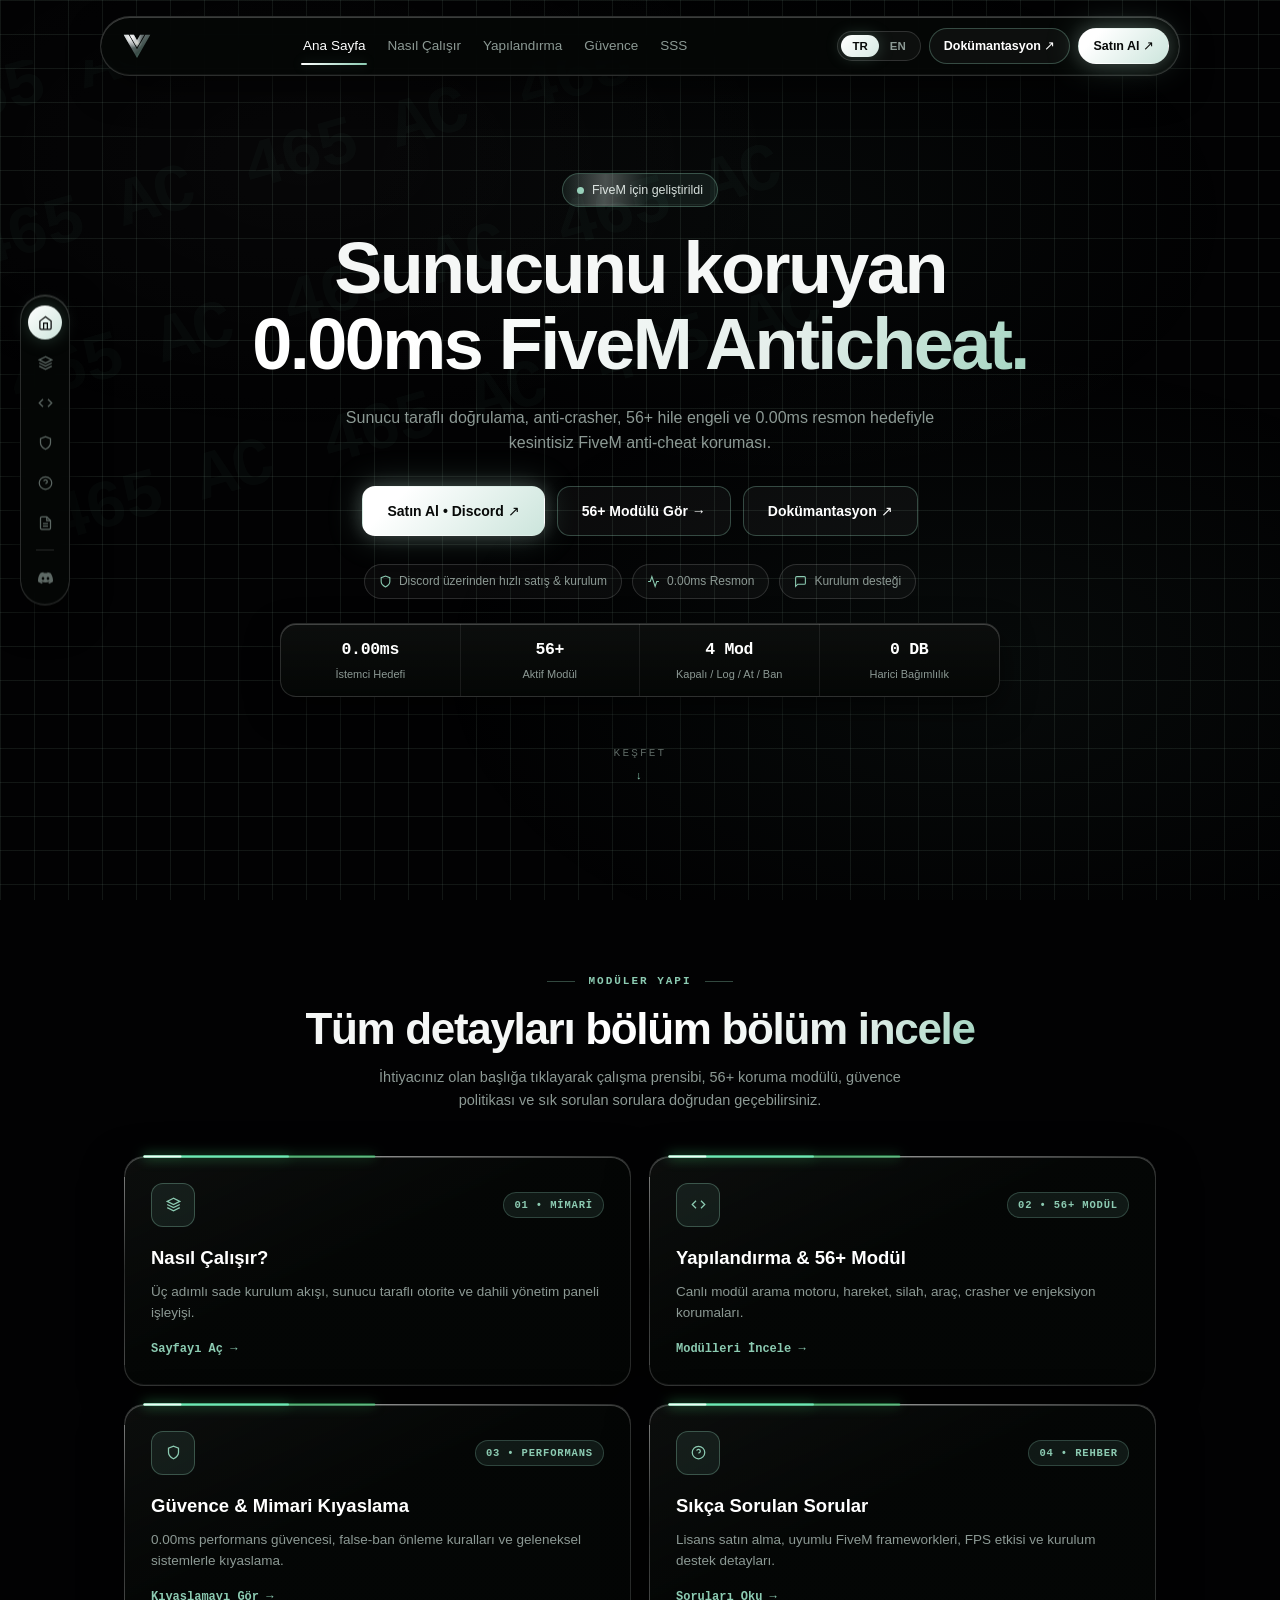
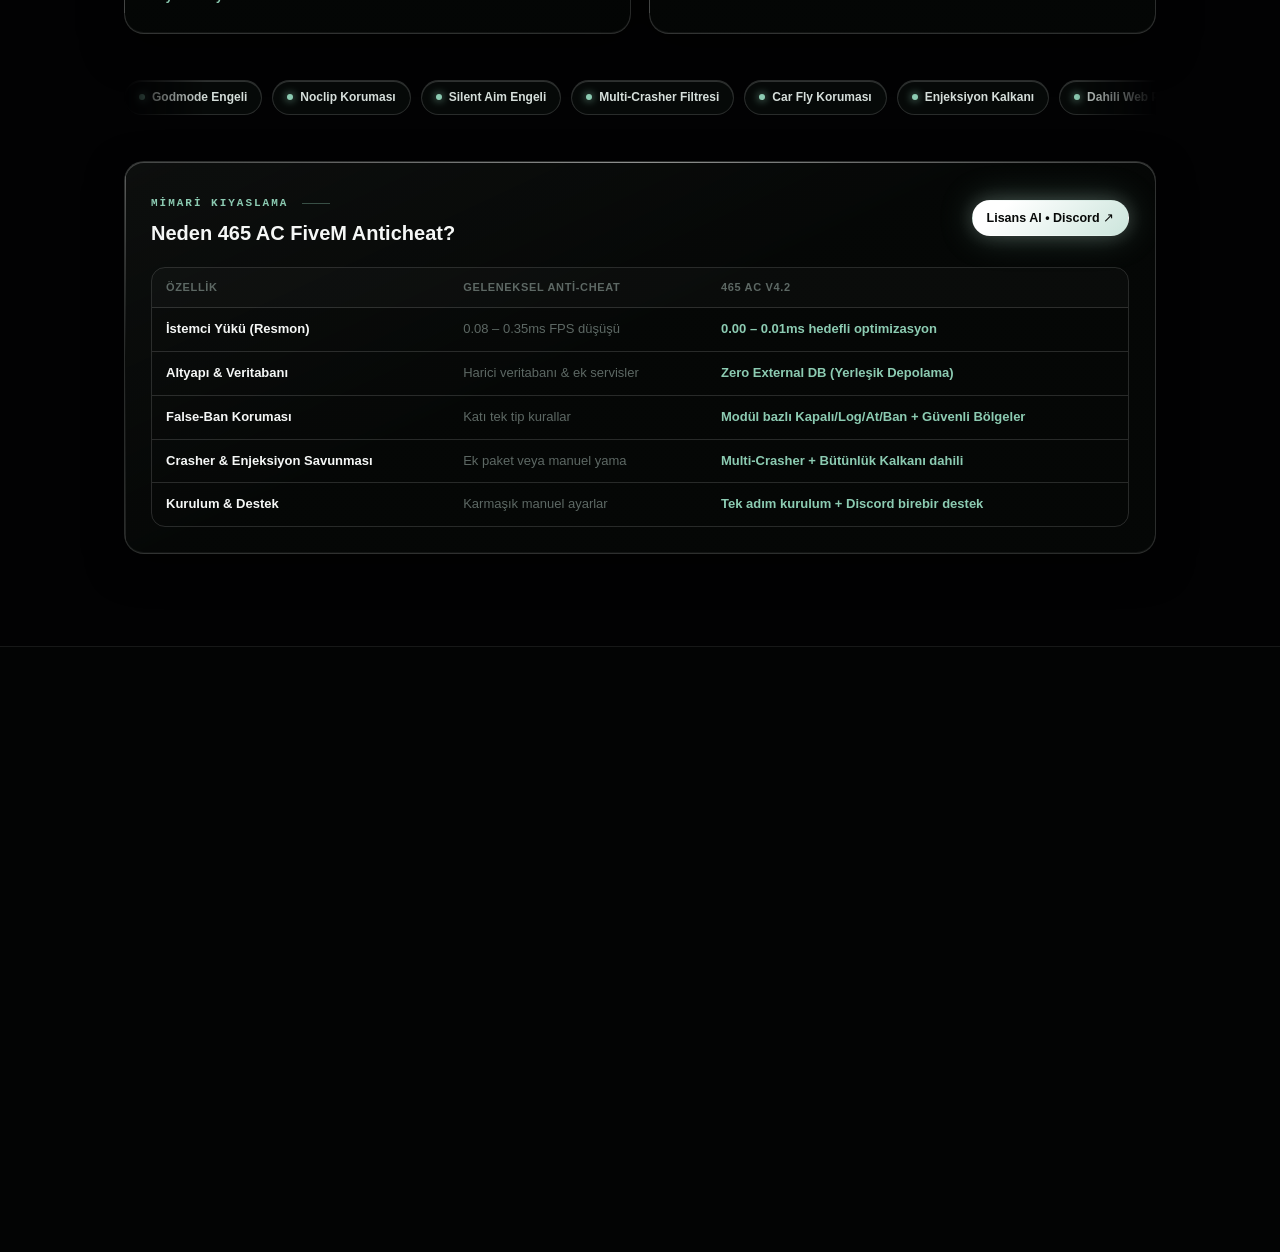
==== commit 666cd79f: "Upgrade design (telemetry bar, hub tags) and Core Web Vitals speed (v24 immutable assets, WebP, defe" ====
--- a/website/index.html
+++ b/website/index.html
@@ -4,12 +4,6 @@
   <meta charset="UTF-8">
   <meta name="viewport" content="width=device-width, initial-scale=1.0">
   <meta name="google" content="notranslate">
-  <script async src="https://www.googletagmanager.com/gtm.js?id=GTM-PP7FXDLT"></script>
-  <script>
-    window.dataLayer = window.dataLayer || [];
-    function gtag(){dataLayer.push(arguments);}
-    gtag('js', new Date());
-  </script>
   <title>465 AC | FiveM Anticheat & Sunucu Güvenliği</title>
   <meta name="description" content="0.00ms resmon hedefli FiveM anticheat ve anti-cheat sistemi. QBCore & ESX uyumlu 56+ hile koruması, anti-crasher ve dahili web yönetim panelini keşfet.">
   <meta name="robots" content="index, follow, max-image-preview:large, max-snippet:-1">
@@ -23,8 +17,8 @@
   <link rel="icon" type="image/png" sizes="531x465" href="assets/logo-465.png">
   <link rel="apple-touch-icon" href="assets/logo-465.png">
   <link rel="manifest" href="site.webmanifest">
-  <link rel="preconnect" href="https://www.googletagmanager.com" crossorigin>
   <link rel="dns-prefetch" href="https://discord.gg">
+  <link rel="dns-prefetch" href="https://www.googletagmanager.com">
 
   <meta property="og:type" content="website">
   <meta property="og:site_name" content="465 AC">
@@ -45,17 +39,19 @@
   <meta name="twitter:image" content="https://www.465.lol/assets/og-banner.png">
   <meta name="twitter:image:alt" content="465 AC — FiveM Anti-Cheat">
 
-  <link rel="preload" as="style" href="assets/app.min.css?v=22">
-  <link rel="stylesheet" href="assets/app.min.css?v=22">
+  <link rel="preload" as="style" href="assets/app.v24.min.css">
+  
+  <link rel="stylesheet" href="assets/app.v24.min.css">
 
   <script type="application/ld+json">{"@context":"https://schema.org","@graph":[{"@type":"Organization","@id":"https://www.465.lol/#organization","name":"465 AC","alternateName":["465 Anticheat","465 Anti-Cheat"],"url":"https://www.465.lol/","logo":{"@type":"ImageObject","url":"https://www.465.lol/assets/logo-465.png","width":531,"height":465},"image":"https://www.465.lol/assets/og-banner.png","sameAs":["https://discord.gg/YYNvMMJZTm"],"description":"FiveM sunucuları için 0.00ms resmon hedefli sunucu taraflı anticheat ve dahili web yönetim altyapısı."},{"@type":"WebSite","name":"465 AC — FiveM Anticheat","url":"https://www.465.lol/","inLanguage":["tr-TR","en-US"],"publisher":{"@id":"https://www.465.lol/#organization"}},{"@type":"SoftwareApplication","name":"465 AC FiveM Anticheat","alternateName":"465 AC FiveM Anti-Cheat","applicationCategory":"SecurityApplication","operatingSystem":"FiveM (Windows / Linux)","softwareVersion":"4.2","inLanguage":"tr","url":"https://www.465.lol/","image":"https://www.465.lol/assets/og-banner.png","screenshot":"https://www.465.lol/assets/og-banner.png","author":{"@id":"https://www.465.lol/#organization"},"publisher":{"@id":"https://www.465.lol/#organization"},"description":"0.00ms resmon hedefli, sunucu taraflı savaş doğrulama, anti-noclip, anti-aimbot, multi-crasher filtresi ve dahili web paneline sahip FiveM anticheat sistemi.","featureList":["0.00ms resmon performans hedefi","56+ aktif FiveM anticheat koruma modülü","Sunucu taraflı hareket, silah ve araç doğrulama","Multi-Crasher, entity spam ve partikül saldırı filtresi","Çok katmanlı bütünlük ve enjeksiyon kalkanı","Dahili web yönetim paneli","QBCore, QBox, ESX ve Standalone uyumluluğu"]},{"@type":"BreadcrumbList","itemListElement":[{"@type":"ListItem","position":1,"name":"Ana Sayfa","item":"https://www.465.lol/"},{"@type":"ListItem","position":2,"name":"Nasıl Çalışır","item":"https://www.465.lol/nasil-calisir"},{"@type":"ListItem","position":3,"name":"Yapılandırma","item":"https://www.465.lol/yapilandirma"},{"@type":"ListItem","position":4,"name":"Güvence","item":"https://www.465.lol/guvence"},{"@type":"ListItem","position":5,"name":"SSS","item":"https://www.465.lol/sss"},{"@type":"ListItem","position":6,"name":"Dokümantasyon","item":"https://www.465.lol/docs"}]}]}</script>
+  <script type="speculationrules">{"prefetch":[{"source":"document","where":{"and":[{"href_matches":"/*"},{"not":{"href_matches":"/*.xml"}}]},"eagerness":"moderate"}]}</script>
 </head>
 <body>
   <div class="bg-grid" aria-hidden="true"></div>
   <div class="navbar-wrap">
     <header class="navbar-pill">
       <a href="/" class="brand" aria-label="465 AC Ana Sayfa">
-        <img src="assets/logo.svg" alt="465 AC FiveM Anti-Cheat Logo" width="32" height="32" style="display:block;">
+        <img src="assets/logo.svg" alt="465 AC FiveM Anti-Cheat Logo" width="32" height="32" decoding="sync" fetchpriority="high" style="display:block;">
       </a>
       <nav class="nav-links" id="primaryNavLinks" aria-label="Ana Menü">
         <a href="/" class="active">Ana Sayfa</a><a href="/nasil-calisir">Nasıl Çalışır</a><a href="/yapilandirma">Yapılandırma</a><a href="/guvence">Güvence</a><a href="/sss">SSS</a>
@@ -97,6 +93,12 @@
       <span class="trust-pill"><svg width="13" height="13" viewBox="0 0 24 24" fill="none" stroke="currentColor" stroke-width="2"><polyline points="22 12 18 12 15 21 9 3 6 12 2 12"/></svg><span>0.00ms Resmon</span></span>
       <span class="trust-pill"><svg width="13" height="13" viewBox="0 0 24 24" fill="none" stroke="currentColor" stroke-width="2"><path d="M21 15a2 2 0 0 1-2 2H7l-4 4V5a2 2 0 0 1 2-2h14a2 2 0 0 1 2 2z"/></svg><span>Kurulum desteği</span></span>
     </div>
+    <div class="hero-telemetry hero-anim-5" aria-label="Sistem Metrikleri">
+      <div class="ht-item"><span class="ht-val">0.00ms</span><span class="ht-lbl">İstemci Hedefi</span></div>
+      <div class="ht-item"><span class="ht-val">56+</span><span class="ht-lbl">Aktif Modül</span></div>
+      <div class="ht-item"><span class="ht-val">4 Mod</span><span class="ht-lbl">Kapalı / Log / At / Ban</span></div>
+      <div class="ht-item"><span class="ht-val">0 DB</span><span class="ht-lbl">Harici Bağımlılık</span></div>
+    </div>
     <a href="#ozet" class="scroll-cue hero-anim-5" onclick="document.getElementById('ozet').scrollIntoView({behavior:'smooth'});return false;">
       <span>KEŞFET</span><span>↓</span>
     </a>
@@ -114,28 +116,40 @@
 
       <div class="hub-grid" data-reveal>
         <a href="/nasil-calisir" class="snake-box hub-card">
-          <div class="sq-icon"><svg width="15" height="15" viewBox="0 0 24 24" fill="none" stroke="currentColor" stroke-width="2"><polygon points="12 2 2 7 12 12 22 7 12 2"/><polyline points="2 17 12 22 22 17"/><polyline points="2 12 12 17 22 12"/></svg></div>
+          <div class="hub-card-top">
+            <div class="sq-icon" style="margin-bottom:0;"><svg width="15" height="15" viewBox="0 0 24 24" fill="none" stroke="currentColor" stroke-width="2"><polygon points="12 2 2 7 12 12 22 7 12 2"/><polyline points="2 17 12 22 22 17"/><polyline points="2 12 12 17 22 12"/></svg></div>
+            <span class="hub-step">01 • MİMARİ</span>
+          </div>
           <h3>Nasıl Çalışır?</h3>
           <p>Üç adımlı sade kurulum akışı, sunucu taraflı otorite ve dahili yönetim paneli işleyişi.</p>
           <span class="hub-link">Sayfayı Aç →</span>
         </a>
 
         <a href="/yapilandirma" class="snake-box hub-card">
-          <div class="sq-icon"><svg width="15" height="15" viewBox="0 0 24 24" fill="none" stroke="currentColor" stroke-width="2"><polyline points="16 18 22 12 16 6"/><polyline points="8 6 2 12 8 18"/></svg></div>
+          <div class="hub-card-top">
+            <div class="sq-icon" style="margin-bottom:0;"><svg width="15" height="15" viewBox="0 0 24 24" fill="none" stroke="currentColor" stroke-width="2"><polyline points="16 18 22 12 16 6"/><polyline points="8 6 2 12 8 18"/></svg></div>
+            <span class="hub-step">02 • 56+ MODÜL</span>
+          </div>
           <h3>Yapılandırma &amp; 56+ Modül</h3>
           <p>Canlı modül arama motoru, hareket, silah, araç, crasher ve enjeksiyon korumaları.</p>
           <span class="hub-link">Modülleri İncele →</span>
         </a>
 
         <a href="/guvence" class="snake-box hub-card">
-          <div class="sq-icon"><svg width="15" height="15" viewBox="0 0 24 24" fill="none" stroke="currentColor" stroke-width="2"><path d="M12 22s8-4 8-10V5l-8-3-8 3v7c0 6 8 10 8 10z"/></svg></div>
+          <div class="hub-card-top">
+            <div class="sq-icon" style="margin-bottom:0;"><svg width="15" height="15" viewBox="0 0 24 24" fill="none" stroke="currentColor" stroke-width="2"><path d="M12 22s8-4 8-10V5l-8-3-8 3v7c0 6 8 10 8 10z"/></svg></div>
+            <span class="hub-step">03 • PERFORMANS</span>
+          </div>
           <h3>Güvence &amp; Mimari Kıyaslama</h3>
           <p>0.00ms performans güvencesi, false-ban önleme kuralları ve geleneksel sistemlerle kıyaslama.</p>
           <span class="hub-link">Kıyaslamayı Gör →</span>
         </a>
 
         <a href="/sss" class="snake-box hub-card">
-          <div class="sq-icon"><svg width="15" height="15" viewBox="0 0 24 24" fill="none" stroke="currentColor" stroke-width="2"><circle cx="12" cy="12" r="10"/><path d="M9.09 9a3 3 0 0 1 5.83 1c0 2-3 3-3 3"/><line x1="12" y1="17" x2="12.01" y2="17"/></svg></div>
+          <div class="hub-card-top">
+            <div class="sq-icon" style="margin-bottom:0;"><svg width="15" height="15" viewBox="0 0 24 24" fill="none" stroke="currentColor" stroke-width="2"><circle cx="12" cy="12" r="10"/><path d="M9.09 9a3 3 0 0 1 5.83 1c0 2-3 3-3 3"/><line x1="12" y1="17" x2="12.01" y2="17"/></svg></div>
+            <span class="hub-step">04 • REHBER</span>
+          </div>
           <h3>Sıkça Sorulan Sorular</h3>
           <p>Lisans satın alma, uyumlu FiveM frameworkleri, FPS etkisi ve kurulum destek detayları.</p>
           <span class="hub-link">Soruları Oku →</span>
@@ -192,7 +206,7 @@
         <div>
           <div class="footer-col-title">KURUMSAL</div>
           <div class="footer-brand-logo">
-            <img src="assets/logo-465.png" alt="465 AC Şeffaf Logo" width="28" height="24" loading="lazy" decoding="async">
+            <picture><source srcset="assets/logo-465.webp" type="image/webp"><img src="assets/logo-465.png" alt="465 AC Şeffaf Logo" width="28" height="25" loading="lazy" decoding="async"></picture>
             <strong style="font-size:16.5px;letter-spacing:-0.02em;">465 AC</strong>
             <span class="footer-brand-tag">SECURITY</span>
           </div>
@@ -262,6 +276,7 @@
       </div>
     </div>
   </footer>
-  <script src="assets/app.min.js?v=22" defer></script>
+  <script src="assets/app.v24.min.js" defer></script>
+  <script>window.dataLayer=window.dataLayer||[];function gtag(){dataLayer.push(arguments);}gtag('js',new Date());</script>
 </body>
 </html>
--- a/website/assets/app.v24.min.css
+++ b/website/assets/app.v24.min.css
@@ -0,0 +1 @@
+:root{--bg:#020203;--bg-elevated:#060707;--surface:rgba(5,7,6,0.94);--border:rgba(255,255,255,0.14);--border-strong:rgba(140,203,178,0.32);--text:#f5f7f6;--text-soft:#d5deda;--text-muted:#8c9994;--text-dim:#5d6864;--accent:#5e8f7d;--accent-bright:#8ccbb2;--accent-soft:rgba(94,143,125,0.14);--accent-glow:rgba(140,203,178,0.26);--white-glow:0 0 34px rgba(140,203,178,0.28),0 0 18px rgba(255,255,255,0.18);--gold:#f5c518;--sky:#7dd3fc;--amber:#fcd34d;--radius-md:14px;--radius-lg:20px;--radius-xl:24px;--radius-pill:999px;--font-sans:"Inter",-apple-system,BlinkMacSystemFont,"Segoe UI",Roboto,sans-serif;--font-mono:"JetBrains Mono",ui-monospace,SFMono-Regular,Menlo,Monaco,Consolas,monospace}*,*::before,*::after{box-sizing:border-box}html{scroll-behavior:smooth;scroll-padding-top:96px;background:#020203;color:var(--text);font-family:var(--font-sans) !important;font-synthesis:none;-webkit-text-size-adjust:100%;text-size-adjust:100%;line-height:1.6;-webkit-font-smoothing:antialiased}body{margin:0;min-height:100vh;background-color:transparent;color:var(--text);font-family:var(--font-sans) !important;-webkit-user-select:none;user-select:none;-webkit-touch-callout:none;overflow-x:hidden}main,footer{position:relative;z-index:1}a{color:inherit;text-decoration:none}button,input{font-family:inherit !important}input,textarea{-webkit-user-select:text;user-select:text}img{-webkit-user-drag:none;user-drag:none;pointer-events:none}code,pre,kbd,.ide-code,.ide-code span,.ide-tab,.ide-statusbar,.ide-statusbar span,.eyebrow,.scroll-cue,.faq-plus,.pill-action,.footer h4,.dmca-badge,.hero-wm-row span,.footer-brand-tag,.footer-status,.footer-status span,.footer-kv-val,.footer-legal-links,.footer-legal-links a{font-family:var(--font-mono) !important}:focus-visible{outline:2px solid var(--accent-bright);outline-offset:2px}@keyframes gridColorCycle{0%,100%{opacity:0.12}50%{opacity:0.72}}.bg-grid{position:fixed;inset:0;pointer-events:none;z-index:0;overflow:hidden;contain:strict;background-color:#020203;background-image:linear-gradient(to right,rgba(255,255,255,0.036) 1px,transparent 1px),linear-gradient(to bottom,rgba(255,255,255,0.036) 1px,transparent 1px);background-size:34px 34px,34px 34px}.bg-grid::before{content:"";position:absolute;inset:0;background-image:linear-gradient(to right,rgba(94,143,125,0.085) 1px,transparent 1px),linear-gradient(to bottom,rgba(94,143,125,0.085) 1px,transparent 1px);background-size:34px 34px,34px 34px;animation:gridColorCycle 14s ease-in-out infinite;will-change:opacity}.bg-grid::after{content:"";position:absolute;inset:0;background:radial-gradient(ellipse 55% 45% at 24% 18%,rgba(255,255,255,0.025),transparent 70%),radial-gradient(ellipse 60% 50% at 76% 74%,rgba(94,143,125,0.065),transparent 70%),radial-gradient(ellipse 50% 42% at 62% 24%,rgba(140,203,178,0.035),transparent 70%)}.container{width:100%;max-width:1080px;margin:0 auto;padding:0 24px}.navbar-wrap{position:sticky;top:16px;z-index:100;padding:0 20px;pointer-events:none}.navbar-pill{pointer-events:auto;max-width:1080px;margin:0 auto;height:60px;padding:0 10px 0 20px;border-radius:var(--radius-pill);background:rgba(5,7,6,0.88);backdrop-filter:blur(18px);-webkit-backdrop-filter:blur(18px);border:1px solid rgba(255,255,255,0.16);box-shadow:0 14px 40px -10px rgba(0,0,0,0.72),inset 0 1px 0 rgba(255,255,255,0.22),inset 0 -1px 0 rgba(255,255,255,0.05);display:flex;align-items:center;justify-content:space-between;gap:16px}.brand{display:inline-flex;align-items:center;gap:9px;font-size:15.5px;font-weight:700;letter-spacing:-0.02em;white-space:nowrap}.brand-sub{color:var(--text-muted);font-weight:500}.nav-links{display:flex;align-items:center;gap:18px}.nav-links a{position:relative;font-size:13.5px;font-weight:500;color:var(--text-muted);padding:8px 2px;white-space:nowrap;transition:color 0.16s ease}.nav-links a:hover,.nav-links a.active{color:#fff}.nav-links a.active::after{content:"";position:absolute;left:0;right:0;bottom:0;height:2px;border-radius:2px;background:linear-gradient(90deg,#ffffff,var(--accent-bright));box-shadow:0 0 12px var(--accent-glow)}.nav-actions{display:flex;align-items:center;gap:8px}.lang-switch{display:inline-flex;align-items:center;padding:3px;border-radius:var(--radius-pill);background:rgba(255,255,255,0.04);border:1px solid var(--border)}.lang-switch button{border:0;background:transparent;color:var(--text-muted);font-size:11.5px;font-weight:700;padding:5px 11px;border-radius:var(--radius-pill);cursor:pointer;transition:all 0.16s ease}.lang-switch button.active{background:linear-gradient(135deg,#ffffff,#d7eae3);color:#070908;box-shadow:0 0 16px var(--accent-glow)}.mobile-toggle{display:none;background:rgba(255,255,255,0.05);border:1px solid var(--border);color:#fff;width:36px;height:36px;border-radius:50%;place-items:center;cursor:pointer}.left-dock{position:fixed;left:20px;top:50%;transform:translateY(-50%);z-index:90;display:flex;flex-direction:column;align-items:center;gap:6px;padding:10px 7px;border-radius:var(--radius-pill);background:rgba(5,7,6,0.9);backdrop-filter:blur(16px);-webkit-backdrop-filter:blur(16px);border:1px solid rgba(255,255,255,0.15);box-shadow:0 14px 36px rgba(0,0,0,0.68),inset 0 1px 0 rgba(255,255,255,0.2),inset 0 -1px 0 rgba(255,255,255,0.05)}.dock-btn{width:34px;height:34px;border-radius:50%;display:grid;place-items:center;color:var(--text-dim);transition:all 0.18s ease}.dock-btn:hover{color:#fff;background:rgba(140,203,178,0.12)}.dock-btn.active{background:linear-gradient(135deg,#ffffff,#cde5dc);color:#070908;box-shadow:0 0 18px var(--accent-glow)}.dock-divider{width:18px;height:1px;background:var(--border);margin:4px 0}.scroll-top-btn{position:fixed;right:22px;bottom:22px;z-index:90;width:44px;height:44px;border-radius:50%;background:rgba(11,14,13,0.92);border:1px solid var(--border-strong);color:#fff;display:grid;place-items:center;cursor:pointer;opacity:0;pointer-events:none;transform:translateY(10px);transition:all 0.22s cubic-bezier(0.22,1,0.36,1)}.scroll-top-btn.visible{opacity:1;pointer-events:auto;transform:translateY(0)}.scroll-top-btn:hover{background:linear-gradient(135deg,#ffffff,var(--accent-bright));color:#070908;box-shadow:var(--white-glow)}.btn{position:relative;overflow:hidden;display:inline-flex;align-items:center;justify-content:center;gap:8px;font-size:13.5px;font-weight:600;padding:10px 18px;border-radius:12px;border:1px solid transparent;cursor:pointer;transition:transform 0.2s cubic-bezier(0.22,1,0.36,1),box-shadow 0.2s ease,background 0.2s ease,border-color 0.2s ease;white-space:nowrap}.btn-lg{padding:13px 24px;font-size:14px;border-radius:13px}.btn-sm{padding:7px 14px;font-size:12.5px;border-radius:var(--radius-pill)}.btn-white{background:linear-gradient(135deg,#ffffff 20%,#cce5dc 100%);color:#070908;box-shadow:var(--white-glow)}.btn-white::after{content:"";position:absolute;inset:0;transform:translateX(-110%) skewX(-20deg);background:linear-gradient(90deg,transparent,rgba(255,255,255,0.65),transparent);transition:transform 0.55s ease}.btn-white:hover::after{transform:translateX(110%) skewX(-20deg)}.btn-white:hover{transform:translateY(-2px);box-shadow:0 0 44px rgba(140,203,178,0.42)}.btn-dark{background:rgba(255,255,255,0.04);border-color:var(--border-strong);color:#fff}.btn-dark:hover{background:var(--accent-soft);border-color:var(--accent-bright);transform:translateY(-1px)}@keyframes heroFadeUp{from{opacity:0.92;transform:translateY(8px)}to{opacity:1;transform:translateY(0)}}.hero-anim-1{animation:heroFadeUp 0.28s cubic-bezier(0.22,1,0.36,1) both}.hero-anim-2{animation:none}.hero-anim-3{animation:heroFadeUp 0.32s 0.04s cubic-bezier(0.22,1,0.36,1) both}.hero-anim-4{animation:heroFadeUp 0.34s 0.08s cubic-bezier(0.22,1,0.36,1) both}.hero-anim-5{animation:heroFadeUp 0.36s 0.12s cubic-bezier(0.22,1,0.36,1) both}[data-reveal]{opacity:0;transform:translateY(22px) scale(0.988);transition:opacity 0.65s cubic-bezier(0.22,1,0.36,1),transform 0.65s cubic-bezier(0.22,1,0.36,1)}[data-reveal].is-visible{opacity:1;transform:translateY(0) scale(1)}.hero{position:relative;min-height:calc(100vh - 88px);display:flex;flex-direction:column;justify-content:center;align-items:center;text-align:center;padding:64px 20px 36px;overflow:hidden}.hero-watermark{position:absolute;inset:-40%;pointer-events:none;z-index:-1;transform:rotate(-16deg);display:flex;flex-direction:column;gap:34px;opacity:0.032;user-select:none}.hero-wm-row{display:flex;gap:56px;white-space:nowrap;font-size:68px;font-weight:900;letter-spacing:-0.04em;color:var(--accent-bright)}.hero-wm-row span{font-family:var(--font-mono)}@keyframes badgeSweep{0%,70%{transform:translateX(-120%) skewX(-20deg)}100%{transform:translateX(240%) skewX(-20deg)}}.hero-badge{position:relative;overflow:hidden;display:inline-flex;align-items:center;gap:8px;padding:6px 14px;border-radius:var(--radius-pill);background:var(--accent-soft);border:1px solid var(--border-strong);font-size:12.5px;color:var(--text-soft);margin-bottom:24px}.hero-badge::after{content:"";position:absolute;inset:0;width:55%;background:linear-gradient(90deg,transparent,rgba(255,255,255,0.24),transparent);animation:badgeSweep 5.5s ease-in-out infinite;pointer-events:none}@keyframes pulseDot{0%,100%{box-shadow:0 0 8px var(--accent-bright);transform:scale(1)}50%{box-shadow:0 0 20px var(--accent-bright);transform:scale(1.28)}}.hero-badge-dot{width:7px;height:7px;border-radius:50%;background:var(--accent-bright);animation:pulseDot 2.4s ease-in-out infinite}.hero h1{font-size:clamp(38px,6vw,72px);line-height:1.05;letter-spacing:-0.035em;font-weight:800;margin:0 0 22px;max-width:920px}@keyframes titleShine{0%,100%{background-position:0% 50%}50%{background-position:100% 50%}}.silver-grad{background:linear-gradient(115deg,#ffffff 10%,#e4eeea 32%,#8ccbb2 52%,#ffffff 74%,#5e8f7d 100%);background-size:220% 100%;-webkit-background-clip:text;background-clip:text;color:transparent;animation:titleShine 9s ease-in-out infinite}.hero-sub{max-width:600px;font-size:16px;color:var(--text-muted);margin:0 auto 30px}.hero-cta{display:flex;flex-wrap:wrap;justify-content:center;gap:12px;margin-bottom:28px}.hero-trust-pills{display:flex;flex-wrap:wrap;justify-content:center;gap:10px}.trust-pill{display:inline-flex;align-items:center;gap:7px;padding:7px 14px;border-radius:var(--radius-pill);background:rgba(255,255,255,0.03);border:1px solid var(--border);font-size:12px;color:var(--text-muted);transition:border-color 0.22s ease,transform 0.22s ease,color 0.22s ease}.trust-pill:hover{border-color:var(--border-strong);color:#fff;transform:translateY(-2px)}.trust-pill svg{color:var(--accent-bright)}.scroll-progress{position:fixed;top:0;left:0;right:0;height:2px;z-index:250;background:linear-gradient(90deg,#ffffff,var(--accent-bright),var(--accent));transform-origin:0 50%;transform:scaleX(var(--p,0));box-shadow:0 0 12px var(--accent-glow);pointer-events:none}@keyframes cueBounce{0%,100%{transform:translateY(0)}50%{transform:translateY(4px)}}.scroll-cue{margin-top:48px;font-family:var(--font-mono);font-size:11px;letter-spacing:0.2em;color:var(--text-dim);display:inline-flex;flex-direction:column;align-items:center;gap:6px;transition:color 0.18s}.scroll-cue span:last-child{animation:cueBounce 2s ease-in-out infinite;color:var(--accent-bright)}.scroll-cue:hover{color:#fff}.hero-telemetry{margin-top:24px;display:grid;grid-template-columns:repeat(4,minmax(0,1fr));width:100%;max-width:720px;border-radius:16px;background:linear-gradient(180deg,rgba(255,255,255,0.03),rgba(4,6,5,0.96)),#040605;border:1px solid rgba(255,255,255,0.14);box-shadow:0 12px 32px rgba(0,0,0,0.56),inset 0 1px 0 rgba(255,255,255,0.22);overflow:hidden}.ht-item{padding:13px 16px;display:flex;flex-direction:column;align-items:center;gap:2px;border-right:1px solid rgba(255,255,255,0.08)}.ht-item:last-child{border-right:0}.ht-val{font-family:var(--font-mono);font-size:16.5px;font-weight:800;font-variant-numeric:tabular-nums;color:#fff;letter-spacing:-0.02em}.ht-lbl{font-size:11px;color:var(--text-muted);white-space:nowrap}.section{padding:92px 0;position:relative}.section+.section{content-visibility:auto;contain-intrinsic-size:auto 440px}.section-head{text-align:center;max-width:720px;margin:0 auto 44px}.eyebrow{display:inline-flex;align-items:center;gap:14px;font-family:var(--font-mono);font-size:11px;font-weight:700;letter-spacing:0.18em;text-transform:uppercase;color:var(--accent-bright);margin-bottom:14px}.eyebrow::before,.eyebrow::after{content:"";width:28px;height:1px;background:rgba(140,203,178,0.35)}.eyebrow.left::before{display:none}.section-head h2,.section-title-left{font-size:clamp(28px,4.2vw,44px);line-height:1.12;letter-spacing:-0.03em;font-weight:800;margin:0 0 12px}.card{position:relative;overflow:hidden;background:linear-gradient(155deg,rgba(255,255,255,0.032) 0%,rgba(5,7,6,0.98) 48%),#050706;border:1px solid rgba(255,255,255,0.15);border-radius:20px;box-shadow:0 12px 36px rgba(0,0,0,0.62),inset 0 1px 0 rgba(255,255,255,0.22),inset 0 -1px 0 rgba(255,255,255,0.05);transition:border-color 0.22s ease,transform 0.22s cubic-bezier(0.22,1,0.36,1),box-shadow 0.22s ease}.card::before{content:"";position:absolute;top:0;left:0;right:0;height:1px;background:linear-gradient(90deg,transparent,rgba(255,255,255,0.42),transparent);pointer-events:none;z-index:2}.card::after{content:"";position:absolute;top:0;left:0;width:1px;height:100%;background:linear-gradient(180deg,rgba(255,255,255,0.34),transparent,rgba(255,255,255,0.12));pointer-events:none;z-index:2}.card:hover{border-color:rgba(140,203,178,0.32);transform:translateY(-2px);box-shadow:0 16px 42px rgba(0,0,0,0.72),inset 0 1px 0 rgba(255,255,255,0.28),inset 0 -1px 0 rgba(255,255,255,0.08)}.grid-3{display:grid;grid-template-columns:repeat(3,minmax(0,1fr));gap:20px}.grid-2{display:grid;grid-template-columns:repeat(2,minmax(0,1fr));gap:24px}.grid-4{display:grid;grid-template-columns:repeat(4,minmax(0,1fr));gap:16px}.tag-row{display:flex;flex-wrap:wrap;gap:6px;margin-bottom:10px}.fw-tag{font-size:11px;font-weight:500;padding:2px 9px;border-radius:6px;background:var(--accent-soft);border:1px solid rgba(140,203,178,0.2);color:var(--text-soft)}@keyframes timelineTravel{0%{top:10px;opacity:0}12%{opacity:1}88%{opacity:1}100%{top:calc(100% - 14px);opacity:0}}@keyframes dotPing{0%,100%{box-shadow:0 0 14px var(--accent-glow),0 0 0 0 rgba(140,203,178,0.35)}60%{box-shadow:0 0 22px var(--accent-glow),0 0 0 9px rgba(140,203,178,0)}}.how-grid{display:grid;grid-template-columns:1.1fr 0.9fr;gap:48px;align-items:center}.timeline{position:relative;padding-left:34px;display:flex;flex-direction:column;gap:44px}.timeline::before{content:"";position:absolute;left:7px;top:10px;bottom:10px;width:1px;background:linear-gradient(180deg,var(--accent-bright),rgba(94,143,125,0.14))}.timeline::after{content:"";position:absolute;left:5px;width:5px;height:22px;border-radius:99px;background:linear-gradient(180deg,#ffffff,var(--accent-bright));box-shadow:0 0 14px var(--accent-bright);animation:timelineTravel 4.2s ease-in-out infinite;pointer-events:none}.tl-step{position:relative}.tl-dot{position:absolute;left:-34px;top:32px;width:15px;height:15px;border-radius:50%;background:var(--accent-bright);animation:dotPing 2.8s ease-in-out infinite;border:3px solid var(--bg)}.tl-num{position:absolute;left:0;top:-14px;font-size:64px;font-weight:900;line-height:1;color:transparent;-webkit-text-stroke:1px rgba(140,203,178,0.22);pointer-events:none;user-select:none}.tl-step h3{position:relative;margin:18px 0 8px;font-size:21px;font-weight:700}.tl-step p{margin:0 0 12px;font-size:13.5px;color:var(--text-muted)}@keyframes floatLogo{0%,100%{transform:perspective(900px) rotateX(var(--rx,0deg)) rotateY(var(--ry,0deg)) translateY(0px)}50%{transform:perspective(900px) rotateX(var(--rx,0deg)) rotateY(var(--ry,0deg)) translateY(-14px)}}@keyframes orbitSpin{from{transform:rotate(0deg)}to{transform:rotate(360deg)}}@keyframes orbitSpinRev{from{transform:rotate(360deg)}to{transform:rotate(0deg)}}@keyframes haloBreathe{0%,100%{transform:scale(0.95);opacity:0.72}50%{transform:scale(1.08);opacity:1}}.chrome-stage{display:grid;place-items:center;min-height:390px;position:relative;perspective:1000px}.chrome-halo{position:absolute;width:360px;height:360px;border-radius:50%;background:radial-gradient(circle,rgba(94,143,125,0.24) 0%,rgba(255,255,255,0.06) 38%,transparent 70%);animation:haloBreathe 6.5s ease-in-out infinite;pointer-events:none}.orbit-ring{position:absolute;width:350px;height:350px;border-radius:50%;border:1px dashed rgba(140,203,178,0.22);animation:orbitSpin 28s linear infinite;pointer-events:none}.orbit-ring::before{content:"";position:absolute;top:-3px;left:50%;width:6px;height:6px;border-radius:50%;background:#ffffff;box-shadow:0 0 12px var(--accent-bright);transform:translateX(-50%)}.orbit-ring-inner{position:absolute;width:274px;height:274px;border-radius:50%;border:1px solid rgba(255,255,255,0.08);border-top-color:rgba(140,203,178,0.45);animation:orbitSpinRev 18s linear infinite;pointer-events:none}.logo-float{position:relative;width:310px;height:auto;display:grid;place-items:center;background:transparent;border:0;box-shadow:none;animation:floatLogo 5.8s ease-in-out infinite;transition:transform 0.22s ease-out;will-change:transform}.logo-float img{width:100%;height:auto;display:block;filter:drop-shadow(0 26px 42px rgba(0,0,0,0.92)) drop-shadow(0 0 34px rgba(140,203,178,0.28))}.grid-3 .card:nth-child(2)[data-reveal]{transition-delay:0.08s}.grid-3 .card:nth-child(3)[data-reveal]{transition-delay:0.16s}.tl-step:nth-child(2){transition-delay:0.08s}.tl-step:nth-child(3){transition-delay:0.16s}.config-grid{display:grid;grid-template-columns:0.9fr 1.1fr;gap:44px;align-items:center}.check-list{list-style:none;padding:0;margin:22px 0 0;display:flex;flex-direction:column;gap:12px;font-size:13.5px;color:var(--text-soft)}.check-list li{display:flex;align-items:center;gap:10px}.check-list li svg{color:var(--accent-bright);flex-shrink:0}.ide-window{background:#050706;border:1px solid rgba(255,255,255,0.16);border-radius:20px;overflow:hidden;box-shadow:0 24px 60px -12px rgba(0,0,0,0.8),inset 0 1px 0 rgba(255,255,255,0.22),inset 0 -1px 0 rgba(255,255,255,0.05)}.ide-titlebar{display:flex;align-items:center;justify-content:space-between;background:rgba(255,255,255,0.025);border-bottom:1px solid var(--border);padding:0 14px;height:42px}.ide-dots{display:flex;gap:7px;margin-right:12px}.ide-dots span{width:10px;height:10px;border-radius:50%;background:rgba(140,203,178,0.22)}.ide-tabs{display:flex;height:100%}.ide-tab{border:0;background:transparent;color:var(--text-dim);font-family:var(--font-mono);font-size:12px;padding:0 16px;height:100%;cursor:pointer;border-right:1px solid var(--border);transition:color 0.16s ease,background 0.16s ease}.ide-tab.active{background:var(--accent-soft);color:#fff;box-shadow:inset 0 2px 0 var(--accent-bright)}.ide-code{padding:18px 20px;font-family:var(--font-mono);font-size:12.5px;line-height:1.68;overflow-x:auto;margin:0;color:#d5deda}.ide-code .ln{display:inline-block;width:26px;color:#43504c;user-select:none}.ide-code .cm{color:#677771;font-style:italic}.ide-code .kw{color:#ffffff;font-weight:700}.ide-code .str{color:var(--accent-bright)}.ide-statusbar{display:flex;align-items:center;justify-content:space-between;padding:8px 16px;border-top:1px solid var(--border);font-family:var(--font-mono);font-size:11px;color:var(--text-dim)}.ide-statusbar span:first-child{color:var(--accent-bright)}.review-card{padding:22px;display:flex;flex-direction:column;justify-content:space-between;gap:14px}.stars{color:var(--gold);font-size:13px;letter-spacing:2px}.review-meta{display:flex;align-items:center;gap:11px}.avatar-circle{width:36px;height:36px;border-radius:50%;background:var(--accent-soft);border:1px solid var(--border-strong);color:var(--accent-bright);display:grid;place-items:center;font-weight:700;font-size:13px}.guarantee-card{padding:26px}.sq-icon{width:44px;height:44px;border-radius:12px;background:var(--accent-soft);border:1px solid var(--border-strong);display:grid;place-items:center;color:var(--accent-bright);margin-bottom:16px}.faq-list{max-width:820px;margin:0 auto;display:flex;flex-direction:column;gap:12px}.faq-item{border:1px solid rgba(255,255,255,0.15);border-radius:20px;background:#050706;box-shadow:0 10px 30px rgba(0,0,0,0.58),inset 0 1px 0 rgba(255,255,255,0.2),inset 0 -1px 0 rgba(255,255,255,0.04);overflow:hidden;transition:border-color 0.2s ease,box-shadow 0.2s ease}.faq-item.open{border-color:var(--border-strong)}.faq-q{width:100%;border:0;background:transparent;color:#fff;padding:18px 22px;text-align:left;font-size:15px;font-weight:600;display:flex;align-items:center;justify-content:space-between;gap:12px;cursor:pointer}.faq-plus{font-family:var(--font-mono);font-size:18px;color:var(--accent-bright);transition:transform 0.22s ease}.faq-item.open .faq-plus{transform:rotate(45deg);color:#fff}.faq-a{max-height:0;overflow:hidden;padding:0 22px;font-size:13.5px;color:var(--text-muted);transition:max-height 0.28s cubic-bezier(0.22,1,0.36,1),padding 0.25s ease}.faq-item.open .faq-a{max-height:360px;padding-bottom:18px}.pill-action{font-family:var(--font-mono);font-size:10px;font-weight:700;padding:3px 9px;border-radius:999px;text-transform:uppercase;border:1px solid var(--border);white-space:nowrap;flex-shrink:0}.pill-ban{background:linear-gradient(135deg,#ffffff,var(--accent-bright));color:#070908;border-color:transparent}.pill-kick{background:rgba(252,211,77,0.16);color:var(--amber);border-color:rgba(252,211,77,0.35)}.pill-log{background:rgba(125,211,252,0.14);color:var(--sky);border-color:rgba(125,211,252,0.3)}.pill-off{background:rgba(255,255,255,0.05);color:var(--text-dim)}.table-wrap{overflow-x:auto;border:1px solid var(--border);border-radius:var(--radius-md)}table{width:100%;border-collapse:collapse;font-size:13px}th,td{text-align:left;padding:11px 14px;border-bottom:1px solid var(--border)}th{font-size:11px;text-transform:uppercase;letter-spacing:0.06em;color:var(--text-dim);background:rgba(255,255,255,0.02)}tr:last-child td{border-bottom:0}pre.code-block{margin:0;padding:16px;border-radius:var(--radius-md);background:#080a09;border:1px solid var(--border);font-family:var(--font-mono);font-size:12.5px;color:#d5deda;overflow-x:auto}.footer{position:relative;overflow:hidden;border-top:1px solid rgba(255,255,255,0.08);padding:0 0 32px;background:#030404;content-visibility:auto;contain-intrinsic-size:auto 380px}.footer::before{content:"";position:absolute;top:0;left:12%;right:12%;height:1px;background:linear-gradient(90deg,transparent,rgba(140,203,178,0.55),rgba(255,255,255,0.65),rgba(140,203,178,0.55),transparent);pointer-events:none}.footer::after{content:"";position:absolute;top:0;left:50%;transform:translateX(-50%);width:680px;height:180px;background:radial-gradient(ellipse at 50% 0%,rgba(140,203,178,0.1),transparent 70%);pointer-events:none}.footer-cta-band{position:relative;z-index:1;padding:36px 0 32px;border-bottom:1px solid var(--border);display:flex;flex-wrap:wrap;justify-content:space-between;align-items:center;gap:20px}.footer-cta-band h2,.footer-cta-band h3{margin:6px 0 0;font-size:clamp(20px,2.5vw,27px);font-weight:800;letter-spacing:-0.025em}@keyframes snakeDashTail{from{stroke-dashoffset:100}to{stroke-dashoffset:0}}@keyframes snakeDashBody{from{stroke-dashoffset:94}to{stroke-dashoffset:-6}}@keyframes snakeDashHead{from{stroke-dashoffset:86.5}to{stroke-dashoffset:-13.5}}.snake-box{position:relative;overflow:visible;border-radius:20px;background:linear-gradient(155deg,rgba(255,255,255,0.032) 0%,rgba(4,6,5,0.98) 45%),#040605;border:1px solid rgba(255,255,255,0.16);box-shadow:0 14px 40px rgba(0,0,0,0.68),inset 0 1px 0 rgba(255,255,255,0.24),inset 0 -1px 0 rgba(255,255,255,0.05);transition:transform 0.24s cubic-bezier(0.22,1,0.36,1),box-shadow 0.24s ease,border-color 0.24s ease}.snake-box::before{content:"";position:absolute;top:-1px;left:20px;right:20px;height:1px;background:linear-gradient(90deg,transparent,rgba(255,255,255,0.45),transparent);pointer-events:none;z-index:2}.snake-box::after{content:"";position:absolute;top:20px;bottom:20px;left:-1px;width:1px;background:linear-gradient(180deg,rgba(255,255,255,0.36),transparent,rgba(255,255,255,0.12));pointer-events:none;z-index:2}.snake-svg{position:absolute;left:-1px;top:-1px;pointer-events:none;overflow:visible;z-index:4;filter:drop-shadow(0 0 6px rgba(74,222,128,0.8))}.snake-svg rect{fill:none;stroke-linecap:round}.snake-svg .snake-tail{stroke:rgba(74,222,128,0.55);stroke-width:2.6;stroke-dasharray:16 84;animation:snakeDashTail 4.8s linear infinite}.snake-svg .snake-body{stroke:#6ee7b7;stroke-width:2;stroke-dasharray:10 90;animation:snakeDashBody 4.8s linear infinite}.snake-svg .snake-head{stroke:#ecfdf5;stroke-width:2.2;stroke-dasharray:2.5 97.5;animation:snakeDashHead 4.8s linear infinite}.snake-box>*:not(.snake-svg){position:relative;z-index:3}.snake-box:hover{transform:translateY(-2px);border-color:rgba(255,255,255,0.24);box-shadow:0 18px 46px rgba(0,0,0,0.78),0 0 24px rgba(74,222,128,0.12),inset 0 1px 0 rgba(255,255,255,0.3),inset 0 -1px 0 rgba(255,255,255,0.08)}.footer-grid{position:relative;z-index:1;display:grid;grid-template-columns:1.35fr 0.8fr 0.9fr 1.25fr;gap:36px;padding:40px 0 36px;align-items:start}.footer h4,.footer .footer-col-title{margin:0 0 16px;height:16px;line-height:16px;font-family:var(--font-mono);font-size:11px;font-weight:700;letter-spacing:0.14em;text-transform:uppercase;color:var(--accent-bright)}.footer ul{list-style:none;padding:0;margin:0;display:flex;flex-direction:column;gap:11px;font-size:13.5px;color:var(--text-muted)}.footer ul a{display:inline-flex;align-items:center;gap:6px;transition:color 0.18s ease,transform 0.18s ease}.footer ul a::before{content:"→";font-size:11px;color:var(--accent-bright);opacity:0;transform:translateX(-6px);transition:opacity 0.18s ease,transform 0.18s ease}.footer ul a:hover{color:#fff;transform:translateX(3px)}.footer ul a:hover::before{opacity:1;transform:translateX(0)}.footer-brand-logo{display:inline-flex;align-items:center;gap:10px;margin-bottom:12px}.footer-brand-logo img{width:28px;height:auto;filter:drop-shadow(0 0 14px rgba(140,203,178,0.25))}.footer-brand-tag{font-family:var(--font-mono);font-size:10px;font-weight:700;letter-spacing:0.12em;padding:2px 8px;border-radius:6px;background:rgba(255,255,255,0.05);border:1px solid var(--border);color:var(--text-muted)}.footer-status{display:inline-flex;align-items:center;gap:8px;margin-top:14px;padding:6px 12px;border-radius:var(--radius-pill);background:rgba(94,143,125,0.1);border:1px solid rgba(140,203,178,0.22);font-family:var(--font-mono);font-size:11px;color:var(--text-soft)}.footer-hub-card{padding:18px 20px}.footer-kv-list{display:flex;flex-direction:column;margin:12px 0 14px}.footer-kv{display:flex;justify-content:space-between;align-items:center;gap:10px;padding:7px 0;border-bottom:1px solid rgba(255,255,255,0.06);font-size:12px}.footer-kv:last-child{border-bottom:0}.footer-kv-lbl{color:var(--text-dim)}.footer-kv-val{color:var(--text-soft);font-weight:600;font-size:11.5px}.footer-bottom{position:relative;z-index:1;padding-top:24px;border-top:1px solid var(--border);display:flex;flex-wrap:wrap;justify-content:space-between;align-items:center;gap:14px;font-size:12.5px;color:var(--text-dim)}.footer-legal-links{display:inline-flex;align-items:center;gap:14px;font-family:var(--font-mono);font-size:11px}.footer-legal-links a{color:var(--text-muted);transition:color 0.16s ease}.footer-legal-links a:hover{color:#fff}.dmca-badge{display:inline-flex;align-items:center;gap:7px;padding:5px 12px;border-radius:8px;background:rgba(94,143,125,0.14);border:1px solid rgba(140,203,178,0.32);color:var(--accent-bright);font-family:var(--font-mono);font-size:11px;font-weight:700;letter-spacing:0.04em}@keyframes marqueeL{from{transform:translateX(0)}to{transform:translateX(-50%)}}@keyframes marqueeR{from{transform:translateX(-50%)}to{transform:translateX(0)}}.feat-block{margin-top:56px}.feat-block-head{display:flex;flex-wrap:wrap;justify-content:space-between;align-items:flex-end;gap:12px;margin-bottom:18px}.feat-count-badge{display:inline-flex;align-items:center;gap:8px;padding:5px 12px;border-radius:999px;background:var(--accent-soft);border:1px solid var(--border-strong);font-family:var(--font-mono) !important;font-size:11px;font-weight:700;color:var(--accent-bright)}.feat-marquee-wrap{position:relative;overflow:hidden;display:flex;flex-direction:column;gap:10px;padding:6px 0;-webkit-mask-image:linear-gradient(90deg,transparent,#000 8%,#000 92%,transparent);mask-image:linear-gradient(90deg,transparent,#000 8%,#000 92%,transparent)}.feat-marquee-track{display:flex;gap:10px;width:max-content;animation:marqueeL 38s linear infinite}.feat-marquee-track.rev{animation:marqueeR 42s linear infinite}.feat-marquee-wrap:hover .feat-marquee-track{animation-play-state:paused}.feat-pill{display:inline-flex;align-items:center;gap:7px;padding:7px 14px;border-radius:999px;background:#060908;border:1px solid rgba(255,255,255,0.14);box-shadow:inset 0 1px 0 rgba(255,255,255,0.16);font-size:12px;font-weight:600;color:var(--text-soft);white-space:nowrap;transition:border-color 0.18s ease,color 0.18s ease}.feat-pill:hover{border-color:var(--accent-bright);color:#fff}.feat-pill::before{content:"";width:6px;height:6px;border-radius:50%;background:var(--accent-bright);box-shadow:0 0 8px var(--accent-bright)}.feat-matrix{display:grid;grid-template-columns:repeat(3,minmax(0,1fr));grid-auto-rows:1fr;align-items:stretch;gap:18px;margin-top:22px}.feat-cat-card{padding:22px;height:100%;display:flex;flex-direction:column}.feat-cat-top{display:flex;justify-content:space-between;align-items:center;gap:10px;margin-bottom:14px}.feat-cat-top h3{margin:0;font-size:16px;font-weight:700}.feat-cat-cnt{font-family:var(--font-mono) !important;font-size:10.5px;font-weight:700;padding:3px 9px;border-radius:999px;background:var(--accent-soft);border:1px solid rgba(140,203,178,0.28);color:var(--accent-bright);white-space:nowrap}.feat-list{list-style:none;padding:0;margin:0;display:flex;flex-direction:column;gap:9px}.feat-list li{display:flex;align-items:center;gap:8px;font-size:12.5px;color:var(--text-muted);line-height:1.45;white-space:nowrap;overflow:hidden;text-overflow:ellipsis}.feat-list li::before{content:"✓";font-family:var(--font-mono) !important;font-size:11px;color:var(--accent-bright);font-weight:700;flex-shrink:0}.feat-filter-row{display:flex;flex-wrap:wrap;align-items:center;justify-content:space-between;gap:12px;margin-top:20px}.feat-search{flex:1 1 240px;max-width:340px;height:38px;padding:0 14px;border-radius:12px;background:rgba(5,7,6,0.94);border:1px solid var(--border);color:var(--text);font-size:13px;outline:none;transition:border-color 0.18s ease}.feat-search::placeholder{color:var(--text-dim)}.feat-search:focus{border-color:var(--accent-bright)}.feat-chips{display:flex;flex-wrap:wrap;gap:7px}.feat-chip{border:1px solid var(--border);background:rgba(5,7,6,0.92);color:var(--text-muted);border-radius:999px;padding:6px 12px;font-size:11.5px;font-weight:600;cursor:pointer;transition:all 0.16s ease}.feat-chip:hover{color:#fff;border-color:var(--border-strong)}.feat-chip.active{background:linear-gradient(135deg,#ffffff,#d7eae3);color:#070908;border-color:transparent}.feat-cat-card.is-hidden,.feat-list li.is-hidden{display:none}.feat-empty{display:none;text-align:center;padding:28px 16px;color:var(--text-muted);font-size:13.5px}.feat-empty.visible{display:block}.cmp-card{margin-top:40px;padding:26px}.cmp-win{color:var(--accent-bright);font-weight:600}.cmp-old{color:var(--text-dim)}.nav-mobile-only{display:none}.breadcrumb{display:inline-flex;align-items:center;gap:8px;font-family:var(--font-mono);font-size:11.5px;color:var(--text-dim);margin-bottom:18px}.breadcrumb a{color:var(--text-muted);transition:color 0.16s ease}.breadcrumb a:hover{color:#fff}.breadcrumb span[aria-current="page"]{color:var(--accent-bright);font-weight:600}.page-hero{position:relative;padding:46px 0 36px;border-bottom:1px solid rgba(140,203,178,0.16);background:radial-gradient(ellipse 68% 85% at 15% 0%,rgba(140,203,178,0.095),transparent 72%);box-shadow:inset 0 -1px 0 rgba(255,255,255,0.04)}.page-hero h1{margin:0 0 14px;font-size:clamp(30px,4.4vw,48px);font-weight:800;line-height:1.08;letter-spacing:-0.03em}.hub-grid{display:grid;grid-template-columns:repeat(2,minmax(0,1fr));gap:18px}.hub-card{padding:26px;display:flex;flex-direction:column;text-decoration:none}.hub-card-top{display:flex;align-items:center;justify-content:space-between;gap:12px;margin-bottom:16px}.hub-step{font-family:var(--font-mono);font-size:10.5px;font-weight:700;letter-spacing:0.08em;padding:4px 10px;border-radius:999px;background:var(--accent-soft);border:1px solid rgba(140,203,178,0.25);color:var(--accent-bright);white-space:nowrap}.hub-card h3{margin:0 0 8px;font-size:18.5px;color:#fff}.hub-card p{margin:0 0 16px;font-size:13.5px;color:var(--text-muted);flex:1}.hub-link{font-family:var(--font-mono);font-size:12px;font-weight:700;color:var(--accent-bright);transition:transform 0.18s ease}.hub-card:hover .hub-link{transform:translateX(4px)}.page-pager{margin-top:44px;padding-top:24px;border-top:1px solid rgba(255,255,255,0.08);display:flex;flex-wrap:wrap;justify-content:space-between;align-items:center;gap:12px}@media (max-width:1240px){.left-dock{display:none}}@media (max-width:960px){.grid-3,.how-grid,.config-grid,.footer-grid,.feat-matrix,.hub-grid{grid-template-columns:1fr}.grid-4{grid-template-columns:repeat(2,minmax(0,1fr))}}@media (max-width:900px){.navbar-pill{padding:0 12px 0 16px}.nav-links{display:none;position:absolute;top:70px;left:20px;right:20px;background:#030504;backdrop-filter:none;-webkit-backdrop-filter:none;border:1px solid rgba(255,255,255,0.22);border-radius:var(--radius-lg);flex-direction:column;align-items:stretch;padding:12px;gap:4px;box-shadow:0 24px 64px rgba(0,0,0,0.98);z-index:200}.nav-links.open{display:flex}.nav-links a{padding:10px 14px;border-radius:10px}.nav-links a.active{background:rgba(140,203,178,0.12);color:#fff}.nav-links a.active::after{display:none}.nav-mobile-only{display:block}.mobile-toggle{display:grid}.nav-actions .btn-dark{display:none}}@media (max-width:760px){.section{padding:64px 0}.hero{min-height:auto;padding:48px 16px 36px}.chrome-stage{min-height:290px}.chrome-halo,.orbit-ring{width:280px;height:280px}.orbit-ring-inner{width:220px;height:220px}.logo-float{width:240px}.grid-2,.grid-4{grid-template-columns:1fr}}@media (max-width:640px){.hero-telemetry{grid-template-columns:repeat(2,minmax(0,1fr))}.ht-item:nth-child(2n){border-right:0}.ht-item:nth-child(-n+2){border-bottom:1px solid rgba(255,255,255,0.08)}}@media (max-width:520px){.hero-cta{width:100%}.hero-cta .btn-lg{width:100%}.feat-search{max-width:100%}}@media (prefers-reduced-motion:reduce){*,*::before,*::after{animation-duration:0.01ms !important;animation-iteration-count:1 !important;transition-duration:0.01ms !important}[data-reveal]{opacity:1;transform:none}}
--- a/website/assets/app.v24.min.css
+++ b/website/assets/app.v24.min.css
@@ -0,0 +1 @@
+:root{--bg:#020203;--bg-elevated:#060707;--surface:rgba(5,7,6,0.94);--border:rgba(255,255,255,0.14);--border-strong:rgba(140,203,178,0.32);--text:#f5f7f6;--text-soft:#d5deda;--text-muted:#8c9994;--text-dim:#5d6864;--accent:#5e8f7d;--accent-bright:#8ccbb2;--accent-soft:rgba(94,143,125,0.14);--accent-glow:rgba(140,203,178,0.26);--white-glow:0 0 34px rgba(140,203,178,0.28),0 0 18px rgba(255,255,255,0.18);--gold:#f5c518;--sky:#7dd3fc;--amber:#fcd34d;--radius-md:14px;--radius-lg:20px;--radius-xl:24px;--radius-pill:999px;--font-sans:"Inter",-apple-system,BlinkMacSystemFont,"Segoe UI",Roboto,sans-serif;--font-mono:"JetBrains Mono",ui-monospace,SFMono-Regular,Menlo,Monaco,Consolas,monospace}*,*::before,*::after{box-sizing:border-box}html{scroll-behavior:smooth;scroll-padding-top:96px;background:#020203;color:var(--text);font-family:var(--font-sans) !important;font-synthesis:none;-webkit-text-size-adjust:100%;text-size-adjust:100%;line-height:1.6;-webkit-font-smoothing:antialiased}body{margin:0;min-height:100vh;background-color:transparent;color:var(--text);font-family:var(--font-sans) !important;-webkit-user-select:none;user-select:none;-webkit-touch-callout:none;overflow-x:hidden}main,footer{position:relative;z-index:1}a{color:inherit;text-decoration:none}button,input{font-family:inherit !important}input,textarea{-webkit-user-select:text;user-select:text}img{-webkit-user-drag:none;user-drag:none;pointer-events:none}code,pre,kbd,.ide-code,.ide-code span,.ide-tab,.ide-statusbar,.ide-statusbar span,.eyebrow,.scroll-cue,.faq-plus,.pill-action,.footer h4,.dmca-badge,.hero-wm-row span,.footer-brand-tag,.footer-status,.footer-status span,.footer-kv-val,.footer-legal-links,.footer-legal-links a{font-family:var(--font-mono) !important}:focus-visible{outline:2px solid var(--accent-bright);outline-offset:2px}@keyframes gridColorCycle{0%,100%{opacity:0.12}50%{opacity:0.72}}.bg-grid{position:fixed;inset:0;pointer-events:none;z-index:0;overflow:hidden;contain:strict;background-color:#020203;background-image:linear-gradient(to right,rgba(255,255,255,0.036) 1px,transparent 1px),linear-gradient(to bottom,rgba(255,255,255,0.036) 1px,transparent 1px);background-size:34px 34px,34px 34px}.bg-grid::before{content:"";position:absolute;inset:0;background-image:linear-gradient(to right,rgba(94,143,125,0.085) 1px,transparent 1px),linear-gradient(to bottom,rgba(94,143,125,0.085) 1px,transparent 1px);background-size:34px 34px,34px 34px;animation:gridColorCycle 14s ease-in-out infinite;will-change:opacity}.bg-grid::after{content:"";position:absolute;inset:0;background:radial-gradient(ellipse 55% 45% at 24% 18%,rgba(255,255,255,0.025),transparent 70%),radial-gradient(ellipse 60% 50% at 76% 74%,rgba(94,143,125,0.065),transparent 70%),radial-gradient(ellipse 50% 42% at 62% 24%,rgba(140,203,178,0.035),transparent 70%)}.container{width:100%;max-width:1080px;margin:0 auto;padding:0 24px}.navbar-wrap{position:sticky;top:16px;z-index:100;padding:0 20px;pointer-events:none}.navbar-pill{pointer-events:auto;max-width:1080px;margin:0 auto;height:60px;padding:0 10px 0 20px;border-radius:var(--radius-pill);background:rgba(5,7,6,0.88);backdrop-filter:blur(18px);-webkit-backdrop-filter:blur(18px);border:1px solid rgba(255,255,255,0.16);box-shadow:0 14px 40px -10px rgba(0,0,0,0.72),inset 0 1px 0 rgba(255,255,255,0.22),inset 0 -1px 0 rgba(255,255,255,0.05);display:flex;align-items:center;justify-content:space-between;gap:16px}.brand{display:inline-flex;align-items:center;gap:9px;font-size:15.5px;font-weight:700;letter-spacing:-0.02em;white-space:nowrap}.brand-sub{color:var(--text-muted);font-weight:500}.nav-links{display:flex;align-items:center;gap:18px}.nav-links a{position:relative;font-size:13.5px;font-weight:500;color:var(--text-muted);padding:8px 2px;white-space:nowrap;transition:color 0.16s ease}.nav-links a:hover,.nav-links a.active{color:#fff}.nav-links a.active::after{content:"";position:absolute;left:0;right:0;bottom:0;height:2px;border-radius:2px;background:linear-gradient(90deg,#ffffff,var(--accent-bright));box-shadow:0 0 12px var(--accent-glow)}.nav-actions{display:flex;align-items:center;gap:8px}.lang-switch{display:inline-flex;align-items:center;padding:3px;border-radius:var(--radius-pill);background:rgba(255,255,255,0.04);border:1px solid var(--border)}.lang-switch button{border:0;background:transparent;color:var(--text-muted);font-size:11.5px;font-weight:700;padding:5px 11px;border-radius:var(--radius-pill);cursor:pointer;transition:all 0.16s ease}.lang-switch button.active{background:linear-gradient(135deg,#ffffff,#d7eae3);color:#070908;box-shadow:0 0 16px var(--accent-glow)}.mobile-toggle{display:none;background:rgba(255,255,255,0.05);border:1px solid var(--border);color:#fff;width:36px;height:36px;border-radius:50%;place-items:center;cursor:pointer}.left-dock{position:fixed;left:20px;top:50%;transform:translateY(-50%);z-index:90;display:flex;flex-direction:column;align-items:center;gap:6px;padding:10px 7px;border-radius:var(--radius-pill);background:rgba(5,7,6,0.9);backdrop-filter:blur(16px);-webkit-backdrop-filter:blur(16px);border:1px solid rgba(255,255,255,0.15);box-shadow:0 14px 36px rgba(0,0,0,0.68),inset 0 1px 0 rgba(255,255,255,0.2),inset 0 -1px 0 rgba(255,255,255,0.05)}.dock-btn{width:34px;height:34px;border-radius:50%;display:grid;place-items:center;color:var(--text-dim);transition:all 0.18s ease}.dock-btn:hover{color:#fff;background:rgba(140,203,178,0.12)}.dock-btn.active{background:linear-gradient(135deg,#ffffff,#cde5dc);color:#070908;box-shadow:0 0 18px var(--accent-glow)}.dock-divider{width:18px;height:1px;background:var(--border);margin:4px 0}.scroll-top-btn{position:fixed;right:22px;bottom:22px;z-index:90;width:44px;height:44px;border-radius:50%;background:rgba(11,14,13,0.92);border:1px solid var(--border-strong);color:#fff;display:grid;place-items:center;cursor:pointer;opacity:0;pointer-events:none;transform:translateY(10px);transition:all 0.22s cubic-bezier(0.22,1,0.36,1)}.scroll-top-btn.visible{opacity:1;pointer-events:auto;transform:translateY(0)}.scroll-top-btn:hover{background:linear-gradient(135deg,#ffffff,var(--accent-bright));color:#070908;box-shadow:var(--white-glow)}.btn{position:relative;overflow:hidden;display:inline-flex;align-items:center;justify-content:center;gap:8px;font-size:13.5px;font-weight:600;padding:10px 18px;border-radius:12px;border:1px solid transparent;cursor:pointer;transition:transform 0.2s cubic-bezier(0.22,1,0.36,1),box-shadow 0.2s ease,background 0.2s ease,border-color 0.2s ease;white-space:nowrap}.btn-lg{padding:13px 24px;font-size:14px;border-radius:13px}.btn-sm{padding:7px 14px;font-size:12.5px;border-radius:var(--radius-pill)}.btn-white{background:linear-gradient(135deg,#ffffff 20%,#cce5dc 100%);color:#070908;box-shadow:var(--white-glow)}.btn-white::after{content:"";position:absolute;inset:0;transform:translateX(-110%) skewX(-20deg);background:linear-gradient(90deg,transparent,rgba(255,255,255,0.65),transparent);transition:transform 0.55s ease}.btn-white:hover::after{transform:translateX(110%) skewX(-20deg)}.btn-white:hover{transform:translateY(-2px);box-shadow:0 0 44px rgba(140,203,178,0.42)}.btn-dark{background:rgba(255,255,255,0.04);border-color:var(--border-strong);color:#fff}.btn-dark:hover{background:var(--accent-soft);border-color:var(--accent-bright);transform:translateY(-1px)}@keyframes heroFadeUp{from{opacity:0.92;transform:translateY(8px)}to{opacity:1;transform:translateY(0)}}.hero-anim-1{animation:heroFadeUp 0.28s cubic-bezier(0.22,1,0.36,1) both}.hero-anim-2{animation:none}.hero-anim-3{animation:heroFadeUp 0.32s 0.04s cubic-bezier(0.22,1,0.36,1) both}.hero-anim-4{animation:heroFadeUp 0.34s 0.08s cubic-bezier(0.22,1,0.36,1) both}.hero-anim-5{animation:heroFadeUp 0.36s 0.12s cubic-bezier(0.22,1,0.36,1) both}[data-reveal]{opacity:0;transform:translateY(22px) scale(0.988);transition:opacity 0.65s cubic-bezier(0.22,1,0.36,1),transform 0.65s cubic-bezier(0.22,1,0.36,1)}[data-reveal].is-visible{opacity:1;transform:translateY(0) scale(1)}.hero{position:relative;min-height:calc(100vh - 88px);display:flex;flex-direction:column;justify-content:center;align-items:center;text-align:center;padding:64px 20px 36px;overflow:hidden}.hero-watermark{position:absolute;inset:-40%;pointer-events:none;z-index:-1;transform:rotate(-16deg);display:flex;flex-direction:column;gap:34px;opacity:0.032;user-select:none}.hero-wm-row{display:flex;gap:56px;white-space:nowrap;font-size:68px;font-weight:900;letter-spacing:-0.04em;color:var(--accent-bright)}.hero-wm-row span{font-family:var(--font-mono)}@keyframes badgeSweep{0%,70%{transform:translateX(-120%) skewX(-20deg)}100%{transform:translateX(240%) skewX(-20deg)}}.hero-badge{position:relative;overflow:hidden;display:inline-flex;align-items:center;gap:8px;padding:6px 14px;border-radius:var(--radius-pill);background:var(--accent-soft);border:1px solid var(--border-strong);font-size:12.5px;color:var(--text-soft);margin-bottom:24px}.hero-badge::after{content:"";position:absolute;inset:0;width:55%;background:linear-gradient(90deg,transparent,rgba(255,255,255,0.24),transparent);animation:badgeSweep 5.5s ease-in-out infinite;pointer-events:none}@keyframes pulseDot{0%,100%{box-shadow:0 0 8px var(--accent-bright);transform:scale(1)}50%{box-shadow:0 0 20px var(--accent-bright);transform:scale(1.28)}}.hero-badge-dot{width:7px;height:7px;border-radius:50%;background:var(--accent-bright);animation:pulseDot 2.4s ease-in-out infinite}.hero h1{font-size:clamp(38px,6vw,72px);line-height:1.05;letter-spacing:-0.035em;font-weight:800;margin:0 0 22px;max-width:920px}@keyframes titleShine{0%,100%{background-position:0% 50%}50%{background-position:100% 50%}}.silver-grad{background:linear-gradient(115deg,#ffffff 10%,#e4eeea 32%,#8ccbb2 52%,#ffffff 74%,#5e8f7d 100%);background-size:220% 100%;-webkit-background-clip:text;background-clip:text;color:transparent;animation:titleShine 9s ease-in-out infinite}.hero-sub{max-width:600px;font-size:16px;color:var(--text-muted);margin:0 auto 30px}.hero-cta{display:flex;flex-wrap:wrap;justify-content:center;gap:12px;margin-bottom:28px}.hero-trust-pills{display:flex;flex-wrap:wrap;justify-content:center;gap:10px}.trust-pill{display:inline-flex;align-items:center;gap:7px;padding:7px 14px;border-radius:var(--radius-pill);background:rgba(255,255,255,0.03);border:1px solid var(--border);font-size:12px;color:var(--text-muted);transition:border-color 0.22s ease,transform 0.22s ease,color 0.22s ease}.trust-pill:hover{border-color:var(--border-strong);color:#fff;transform:translateY(-2px)}.trust-pill svg{color:var(--accent-bright)}.scroll-progress{position:fixed;top:0;left:0;right:0;height:2px;z-index:250;background:linear-gradient(90deg,#ffffff,var(--accent-bright),var(--accent));transform-origin:0 50%;transform:scaleX(var(--p,0));box-shadow:0 0 12px var(--accent-glow);pointer-events:none}@keyframes cueBounce{0%,100%{transform:translateY(0)}50%{transform:translateY(4px)}}.scroll-cue{margin-top:48px;font-family:var(--font-mono);font-size:11px;letter-spacing:0.2em;color:var(--text-dim);display:inline-flex;flex-direction:column;align-items:center;gap:6px;transition:color 0.18s}.scroll-cue span:last-child{animation:cueBounce 2s ease-in-out infinite;color:var(--accent-bright)}.scroll-cue:hover{color:#fff}.hero-telemetry{margin-top:24px;display:grid;grid-template-columns:repeat(4,minmax(0,1fr));width:100%;max-width:720px;border-radius:16px;background:linear-gradient(180deg,rgba(255,255,255,0.03),rgba(4,6,5,0.96)),#040605;border:1px solid rgba(255,255,255,0.14);box-shadow:0 12px 32px rgba(0,0,0,0.56),inset 0 1px 0 rgba(255,255,255,0.22);overflow:hidden}.ht-item{padding:13px 16px;display:flex;flex-direction:column;align-items:center;gap:2px;border-right:1px solid rgba(255,255,255,0.08)}.ht-item:last-child{border-right:0}.ht-val{font-family:var(--font-mono);font-size:16.5px;font-weight:800;font-variant-numeric:tabular-nums;color:#fff;letter-spacing:-0.02em}.ht-lbl{font-size:11px;color:var(--text-muted);white-space:nowrap}.section{padding:92px 0;position:relative}.section+.section{content-visibility:auto;contain-intrinsic-size:auto 440px}.section-head{text-align:center;max-width:720px;margin:0 auto 44px}.eyebrow{display:inline-flex;align-items:center;gap:14px;font-family:var(--font-mono);font-size:11px;font-weight:700;letter-spacing:0.18em;text-transform:uppercase;color:var(--accent-bright);margin-bottom:14px}.eyebrow::before,.eyebrow::after{content:"";width:28px;height:1px;background:rgba(140,203,178,0.35)}.eyebrow.left::before{display:none}.section-head h2,.section-title-left{font-size:clamp(28px,4.2vw,44px);line-height:1.12;letter-spacing:-0.03em;font-weight:800;margin:0 0 12px}.card{position:relative;overflow:hidden;background:linear-gradient(155deg,rgba(255,255,255,0.032) 0%,rgba(5,7,6,0.98) 48%),#050706;border:1px solid rgba(255,255,255,0.15);border-radius:20px;box-shadow:0 12px 36px rgba(0,0,0,0.62),inset 0 1px 0 rgba(255,255,255,0.22),inset 0 -1px 0 rgba(255,255,255,0.05);transition:border-color 0.22s ease,transform 0.22s cubic-bezier(0.22,1,0.36,1),box-shadow 0.22s ease}.card::before{content:"";position:absolute;top:0;left:0;right:0;height:1px;background:linear-gradient(90deg,transparent,rgba(255,255,255,0.42),transparent);pointer-events:none;z-index:2}.card::after{content:"";position:absolute;top:0;left:0;width:1px;height:100%;background:linear-gradient(180deg,rgba(255,255,255,0.34),transparent,rgba(255,255,255,0.12));pointer-events:none;z-index:2}.card:hover{border-color:rgba(140,203,178,0.32);transform:translateY(-2px);box-shadow:0 16px 42px rgba(0,0,0,0.72),inset 0 1px 0 rgba(255,255,255,0.28),inset 0 -1px 0 rgba(255,255,255,0.08)}.grid-3{display:grid;grid-template-columns:repeat(3,minmax(0,1fr));gap:20px}.grid-2{display:grid;grid-template-columns:repeat(2,minmax(0,1fr));gap:24px}.grid-4{display:grid;grid-template-columns:repeat(4,minmax(0,1fr));gap:16px}.tag-row{display:flex;flex-wrap:wrap;gap:6px;margin-bottom:10px}.fw-tag{font-size:11px;font-weight:500;padding:2px 9px;border-radius:6px;background:var(--accent-soft);border:1px solid rgba(140,203,178,0.2);color:var(--text-soft)}@keyframes timelineTravel{0%{top:10px;opacity:0}12%{opacity:1}88%{opacity:1}100%{top:calc(100% - 14px);opacity:0}}@keyframes dotPing{0%,100%{box-shadow:0 0 14px var(--accent-glow),0 0 0 0 rgba(140,203,178,0.35)}60%{box-shadow:0 0 22px var(--accent-glow),0 0 0 9px rgba(140,203,178,0)}}.how-grid{display:grid;grid-template-columns:1.1fr 0.9fr;gap:48px;align-items:center}.timeline{position:relative;padding-left:34px;display:flex;flex-direction:column;gap:44px}.timeline::before{content:"";position:absolute;left:7px;top:10px;bottom:10px;width:1px;background:linear-gradient(180deg,var(--accent-bright),rgba(94,143,125,0.14))}.timeline::after{content:"";position:absolute;left:5px;width:5px;height:22px;border-radius:99px;background:linear-gradient(180deg,#ffffff,var(--accent-bright));box-shadow:0 0 14px var(--accent-bright);animation:timelineTravel 4.2s ease-in-out infinite;pointer-events:none}.tl-step{position:relative}.tl-dot{position:absolute;left:-34px;top:32px;width:15px;height:15px;border-radius:50%;background:var(--accent-bright);animation:dotPing 2.8s ease-in-out infinite;border:3px solid var(--bg)}.tl-num{position:absolute;left:0;top:-14px;font-size:64px;font-weight:900;line-height:1;color:transparent;-webkit-text-stroke:1px rgba(140,203,178,0.22);pointer-events:none;user-select:none}.tl-step h3{position:relative;margin:18px 0 8px;font-size:21px;font-weight:700}.tl-step p{margin:0 0 12px;font-size:13.5px;color:var(--text-muted)}@keyframes floatLogo{0%,100%{transform:perspective(900px) rotateX(var(--rx,0deg)) rotateY(var(--ry,0deg)) translateY(0px)}50%{transform:perspective(900px) rotateX(var(--rx,0deg)) rotateY(var(--ry,0deg)) translateY(-14px)}}@keyframes orbitSpin{from{transform:rotate(0deg)}to{transform:rotate(360deg)}}@keyframes orbitSpinRev{from{transform:rotate(360deg)}to{transform:rotate(0deg)}}@keyframes haloBreathe{0%,100%{transform:scale(0.95);opacity:0.72}50%{transform:scale(1.08);opacity:1}}.chrome-stage{display:grid;place-items:center;min-height:390px;position:relative;perspective:1000px}.chrome-halo{position:absolute;width:360px;height:360px;border-radius:50%;background:radial-gradient(circle,rgba(94,143,125,0.24) 0%,rgba(255,255,255,0.06) 38%,transparent 70%);animation:haloBreathe 6.5s ease-in-out infinite;pointer-events:none}.orbit-ring{position:absolute;width:350px;height:350px;border-radius:50%;border:1px dashed rgba(140,203,178,0.22);animation:orbitSpin 28s linear infinite;pointer-events:none}.orbit-ring::before{content:"";position:absolute;top:-3px;left:50%;width:6px;height:6px;border-radius:50%;background:#ffffff;box-shadow:0 0 12px var(--accent-bright);transform:translateX(-50%)}.orbit-ring-inner{position:absolute;width:274px;height:274px;border-radius:50%;border:1px solid rgba(255,255,255,0.08);border-top-color:rgba(140,203,178,0.45);animation:orbitSpinRev 18s linear infinite;pointer-events:none}.logo-float{position:relative;width:310px;height:auto;display:grid;place-items:center;background:transparent;border:0;box-shadow:none;animation:floatLogo 5.8s ease-in-out infinite;transition:transform 0.22s ease-out;will-change:transform}.logo-float img{width:100%;height:auto;display:block;filter:drop-shadow(0 26px 42px rgba(0,0,0,0.92)) drop-shadow(0 0 34px rgba(140,203,178,0.28))}.grid-3 .card:nth-child(2)[data-reveal]{transition-delay:0.08s}.grid-3 .card:nth-child(3)[data-reveal]{transition-delay:0.16s}.tl-step:nth-child(2){transition-delay:0.08s}.tl-step:nth-child(3){transition-delay:0.16s}.config-grid{display:grid;grid-template-columns:0.9fr 1.1fr;gap:44px;align-items:center}.check-list{list-style:none;padding:0;margin:22px 0 0;display:flex;flex-direction:column;gap:12px;font-size:13.5px;color:var(--text-soft)}.check-list li{display:flex;align-items:center;gap:10px}.check-list li svg{color:var(--accent-bright);flex-shrink:0}.ide-window{background:#050706;border:1px solid rgba(255,255,255,0.16);border-radius:20px;overflow:hidden;box-shadow:0 24px 60px -12px rgba(0,0,0,0.8),inset 0 1px 0 rgba(255,255,255,0.22),inset 0 -1px 0 rgba(255,255,255,0.05)}.ide-titlebar{display:flex;align-items:center;justify-content:space-between;background:rgba(255,255,255,0.025);border-bottom:1px solid var(--border);padding:0 14px;height:42px}.ide-dots{display:flex;gap:7px;margin-right:12px}.ide-dots span{width:10px;height:10px;border-radius:50%;background:rgba(140,203,178,0.22)}.ide-tabs{display:flex;height:100%}.ide-tab{border:0;background:transparent;color:var(--text-dim);font-family:var(--font-mono);font-size:12px;padding:0 16px;height:100%;cursor:pointer;border-right:1px solid var(--border);transition:color 0.16s ease,background 0.16s ease}.ide-tab.active{background:var(--accent-soft);color:#fff;box-shadow:inset 0 2px 0 var(--accent-bright)}.ide-code{padding:18px 20px;font-family:var(--font-mono);font-size:12.5px;line-height:1.68;overflow-x:auto;margin:0;color:#d5deda}.ide-code .ln{display:inline-block;width:26px;color:#43504c;user-select:none}.ide-code .cm{color:#677771;font-style:italic}.ide-code .kw{color:#ffffff;font-weight:700}.ide-code .str{color:var(--accent-bright)}.ide-statusbar{display:flex;align-items:center;justify-content:space-between;padding:8px 16px;border-top:1px solid var(--border);font-family:var(--font-mono);font-size:11px;color:var(--text-dim)}.ide-statusbar span:first-child{color:var(--accent-bright)}.review-card{padding:22px;display:flex;flex-direction:column;justify-content:space-between;gap:14px}.stars{color:var(--gold);font-size:13px;letter-spacing:2px}.review-meta{display:flex;align-items:center;gap:11px}.avatar-circle{width:36px;height:36px;border-radius:50%;background:var(--accent-soft);border:1px solid var(--border-strong);color:var(--accent-bright);display:grid;place-items:center;font-weight:700;font-size:13px}.guarantee-card{padding:26px}.sq-icon{width:44px;height:44px;border-radius:12px;background:var(--accent-soft);border:1px solid var(--border-strong);display:grid;place-items:center;color:var(--accent-bright);margin-bottom:16px}.faq-list{max-width:820px;margin:0 auto;display:flex;flex-direction:column;gap:12px}.faq-item{border:1px solid rgba(255,255,255,0.15);border-radius:20px;background:#050706;box-shadow:0 10px 30px rgba(0,0,0,0.58),inset 0 1px 0 rgba(255,255,255,0.2),inset 0 -1px 0 rgba(255,255,255,0.04);overflow:hidden;transition:border-color 0.2s ease,box-shadow 0.2s ease}.faq-item.open{border-color:var(--border-strong)}.faq-q{width:100%;border:0;background:transparent;color:#fff;padding:18px 22px;text-align:left;font-size:15px;font-weight:600;display:flex;align-items:center;justify-content:space-between;gap:12px;cursor:pointer}.faq-plus{font-family:var(--font-mono);font-size:18px;color:var(--accent-bright);transition:transform 0.22s ease}.faq-item.open .faq-plus{transform:rotate(45deg);color:#fff}.faq-a{max-height:0;overflow:hidden;padding:0 22px;font-size:13.5px;color:var(--text-muted);transition:max-height 0.28s cubic-bezier(0.22,1,0.36,1),padding 0.25s ease}.faq-item.open .faq-a{max-height:360px;padding-bottom:18px}.pill-action{font-family:var(--font-mono);font-size:10px;font-weight:700;padding:3px 9px;border-radius:999px;text-transform:uppercase;border:1px solid var(--border);white-space:nowrap;flex-shrink:0}.pill-ban{background:linear-gradient(135deg,#ffffff,var(--accent-bright));color:#070908;border-color:transparent}.pill-kick{background:rgba(252,211,77,0.16);color:var(--amber);border-color:rgba(252,211,77,0.35)}.pill-log{background:rgba(125,211,252,0.14);color:var(--sky);border-color:rgba(125,211,252,0.3)}.pill-off{background:rgba(255,255,255,0.05);color:var(--text-dim)}.table-wrap{overflow-x:auto;border:1px solid var(--border);border-radius:var(--radius-md)}table{width:100%;border-collapse:collapse;font-size:13px}th,td{text-align:left;padding:11px 14px;border-bottom:1px solid var(--border)}th{font-size:11px;text-transform:uppercase;letter-spacing:0.06em;color:var(--text-dim);background:rgba(255,255,255,0.02)}tr:last-child td{border-bottom:0}pre.code-block{margin:0;padding:16px;border-radius:var(--radius-md);background:#080a09;border:1px solid var(--border);font-family:var(--font-mono);font-size:12.5px;color:#d5deda;overflow-x:auto}.footer{position:relative;overflow:hidden;border-top:1px solid rgba(255,255,255,0.08);padding:0 0 32px;background:#030404;content-visibility:auto;contain-intrinsic-size:auto 380px}.footer::before{content:"";position:absolute;top:0;left:12%;right:12%;height:1px;background:linear-gradient(90deg,transparent,rgba(140,203,178,0.55),rgba(255,255,255,0.65),rgba(140,203,178,0.55),transparent);pointer-events:none}.footer::after{content:"";position:absolute;top:0;left:50%;transform:translateX(-50%);width:680px;height:180px;background:radial-gradient(ellipse at 50% 0%,rgba(140,203,178,0.1),transparent 70%);pointer-events:none}.footer-cta-band{position:relative;z-index:1;padding:36px 0 32px;border-bottom:1px solid var(--border);display:flex;flex-wrap:wrap;justify-content:space-between;align-items:center;gap:20px}.footer-cta-band h2,.footer-cta-band h3{margin:6px 0 0;font-size:clamp(20px,2.5vw,27px);font-weight:800;letter-spacing:-0.025em}@keyframes snakeDashTail{from{stroke-dashoffset:100}to{stroke-dashoffset:0}}@keyframes snakeDashBody{from{stroke-dashoffset:94}to{stroke-dashoffset:-6}}@keyframes snakeDashHead{from{stroke-dashoffset:86.5}to{stroke-dashoffset:-13.5}}.snake-box{position:relative;overflow:visible;border-radius:20px;background:linear-gradient(155deg,rgba(255,255,255,0.032) 0%,rgba(4,6,5,0.98) 45%),#040605;border:1px solid rgba(255,255,255,0.16);box-shadow:0 14px 40px rgba(0,0,0,0.68),inset 0 1px 0 rgba(255,255,255,0.24),inset 0 -1px 0 rgba(255,255,255,0.05);transition:transform 0.24s cubic-bezier(0.22,1,0.36,1),box-shadow 0.24s ease,border-color 0.24s ease}.snake-box::before{content:"";position:absolute;top:-1px;left:20px;right:20px;height:1px;background:linear-gradient(90deg,transparent,rgba(255,255,255,0.45),transparent);pointer-events:none;z-index:2}.snake-box::after{content:"";position:absolute;top:20px;bottom:20px;left:-1px;width:1px;background:linear-gradient(180deg,rgba(255,255,255,0.36),transparent,rgba(255,255,255,0.12));pointer-events:none;z-index:2}.snake-svg{position:absolute;left:-1px;top:-1px;pointer-events:none;overflow:visible;z-index:4;filter:drop-shadow(0 0 6px rgba(74,222,128,0.8))}.snake-svg rect{fill:none;stroke-linecap:round}.snake-svg .snake-tail{stroke:rgba(74,222,128,0.55);stroke-width:2.6;stroke-dasharray:16 84;animation:snakeDashTail 4.8s linear infinite}.snake-svg .snake-body{stroke:#6ee7b7;stroke-width:2;stroke-dasharray:10 90;animation:snakeDashBody 4.8s linear infinite}.snake-svg .snake-head{stroke:#ecfdf5;stroke-width:2.2;stroke-dasharray:2.5 97.5;animation:snakeDashHead 4.8s linear infinite}.snake-box>*:not(.snake-svg){position:relative;z-index:3}.snake-box:hover{transform:translateY(-2px);border-color:rgba(255,255,255,0.24);box-shadow:0 18px 46px rgba(0,0,0,0.78),0 0 24px rgba(74,222,128,0.12),inset 0 1px 0 rgba(255,255,255,0.3),inset 0 -1px 0 rgba(255,255,255,0.08)}.footer-grid{position:relative;z-index:1;display:grid;grid-template-columns:1.35fr 0.8fr 0.9fr 1.25fr;gap:36px;padding:40px 0 36px;align-items:start}.footer h4,.footer .footer-col-title{margin:0 0 16px;height:16px;line-height:16px;font-family:var(--font-mono);font-size:11px;font-weight:700;letter-spacing:0.14em;text-transform:uppercase;color:var(--accent-bright)}.footer ul{list-style:none;padding:0;margin:0;display:flex;flex-direction:column;gap:11px;font-size:13.5px;color:var(--text-muted)}.footer ul a{display:inline-flex;align-items:center;gap:6px;transition:color 0.18s ease,transform 0.18s ease}.footer ul a::before{content:"→";font-size:11px;color:var(--accent-bright);opacity:0;transform:translateX(-6px);transition:opacity 0.18s ease,transform 0.18s ease}.footer ul a:hover{color:#fff;transform:translateX(3px)}.footer ul a:hover::before{opacity:1;transform:translateX(0)}.footer-brand-logo{display:inline-flex;align-items:center;gap:10px;margin-bottom:12px}.footer-brand-logo img{width:28px;height:auto;filter:drop-shadow(0 0 14px rgba(140,203,178,0.25))}.footer-brand-tag{font-family:var(--font-mono);font-size:10px;font-weight:700;letter-spacing:0.12em;padding:2px 8px;border-radius:6px;background:rgba(255,255,255,0.05);border:1px solid var(--border);color:var(--text-muted)}.footer-status{display:inline-flex;align-items:center;gap:8px;margin-top:14px;padding:6px 12px;border-radius:var(--radius-pill);background:rgba(94,143,125,0.1);border:1px solid rgba(140,203,178,0.22);font-family:var(--font-mono);font-size:11px;color:var(--text-soft)}.footer-hub-card{padding:18px 20px}.footer-kv-list{display:flex;flex-direction:column;margin:12px 0 14px}.footer-kv{display:flex;justify-content:space-between;align-items:center;gap:10px;padding:7px 0;border-bottom:1px solid rgba(255,255,255,0.06);font-size:12px}.footer-kv:last-child{border-bottom:0}.footer-kv-lbl{color:var(--text-dim)}.footer-kv-val{color:var(--text-soft);font-weight:600;font-size:11.5px}.footer-bottom{position:relative;z-index:1;padding-top:24px;border-top:1px solid var(--border);display:flex;flex-wrap:wrap;justify-content:space-between;align-items:center;gap:14px;font-size:12.5px;color:var(--text-dim)}.footer-legal-links{display:inline-flex;align-items:center;gap:14px;font-family:var(--font-mono);font-size:11px}.footer-legal-links a{color:var(--text-muted);transition:color 0.16s ease}.footer-legal-links a:hover{color:#fff}.dmca-badge{display:inline-flex;align-items:center;gap:7px;padding:5px 12px;border-radius:8px;background:rgba(94,143,125,0.14);border:1px solid rgba(140,203,178,0.32);color:var(--accent-bright);font-family:var(--font-mono);font-size:11px;font-weight:700;letter-spacing:0.04em}@keyframes marqueeL{from{transform:translateX(0)}to{transform:translateX(-50%)}}@keyframes marqueeR{from{transform:translateX(-50%)}to{transform:translateX(0)}}.feat-block{margin-top:56px}.feat-block-head{display:flex;flex-wrap:wrap;justify-content:space-between;align-items:flex-end;gap:12px;margin-bottom:18px}.feat-count-badge{display:inline-flex;align-items:center;gap:8px;padding:5px 12px;border-radius:999px;background:var(--accent-soft);border:1px solid var(--border-strong);font-family:var(--font-mono) !important;font-size:11px;font-weight:700;color:var(--accent-bright)}.feat-marquee-wrap{position:relative;overflow:hidden;display:flex;flex-direction:column;gap:10px;padding:6px 0;-webkit-mask-image:linear-gradient(90deg,transparent,#000 8%,#000 92%,transparent);mask-image:linear-gradient(90deg,transparent,#000 8%,#000 92%,transparent)}.feat-marquee-track{display:flex;gap:10px;width:max-content;animation:marqueeL 38s linear infinite}.feat-marquee-track.rev{animation:marqueeR 42s linear infinite}.feat-marquee-wrap:hover .feat-marquee-track{animation-play-state:paused}.feat-pill{display:inline-flex;align-items:center;gap:7px;padding:7px 14px;border-radius:999px;background:#060908;border:1px solid rgba(255,255,255,0.14);box-shadow:inset 0 1px 0 rgba(255,255,255,0.16);font-size:12px;font-weight:600;color:var(--text-soft);white-space:nowrap;transition:border-color 0.18s ease,color 0.18s ease}.feat-pill:hover{border-color:var(--accent-bright);color:#fff}.feat-pill::before{content:"";width:6px;height:6px;border-radius:50%;background:var(--accent-bright);box-shadow:0 0 8px var(--accent-bright)}.feat-matrix{display:grid;grid-template-columns:repeat(3,minmax(0,1fr));grid-auto-rows:1fr;align-items:stretch;gap:18px;margin-top:22px}.feat-cat-card{padding:22px;height:100%;display:flex;flex-direction:column}.feat-cat-top{display:flex;justify-content:space-between;align-items:center;gap:10px;margin-bottom:14px}.feat-cat-top h3{margin:0;font-size:16px;font-weight:700}.feat-cat-cnt{font-family:var(--font-mono) !important;font-size:10.5px;font-weight:700;padding:3px 9px;border-radius:999px;background:var(--accent-soft);border:1px solid rgba(140,203,178,0.28);color:var(--accent-bright);white-space:nowrap}.feat-list{list-style:none;padding:0;margin:0;display:flex;flex-direction:column;gap:9px}.feat-list li{display:flex;align-items:center;gap:8px;font-size:12.5px;color:var(--text-muted);line-height:1.45;white-space:nowrap;overflow:hidden;text-overflow:ellipsis}.feat-list li::before{content:"✓";font-family:var(--font-mono) !important;font-size:11px;color:var(--accent-bright);font-weight:700;flex-shrink:0}.feat-filter-row{display:flex;flex-wrap:wrap;align-items:center;justify-content:space-between;gap:12px;margin-top:20px}.feat-search{flex:1 1 240px;max-width:340px;height:38px;padding:0 14px;border-radius:12px;background:rgba(5,7,6,0.94);border:1px solid var(--border);color:var(--text);font-size:13px;outline:none;transition:border-color 0.18s ease}.feat-search::placeholder{color:var(--text-dim)}.feat-search:focus{border-color:var(--accent-bright)}.feat-chips{display:flex;flex-wrap:wrap;gap:7px}.feat-chip{border:1px solid var(--border);background:rgba(5,7,6,0.92);color:var(--text-muted);border-radius:999px;padding:6px 12px;font-size:11.5px;font-weight:600;cursor:pointer;transition:all 0.16s ease}.feat-chip:hover{color:#fff;border-color:var(--border-strong)}.feat-chip.active{background:linear-gradient(135deg,#ffffff,#d7eae3);color:#070908;border-color:transparent}.feat-cat-card.is-hidden,.feat-list li.is-hidden{display:none}.feat-empty{display:none;text-align:center;padding:28px 16px;color:var(--text-muted);font-size:13.5px}.feat-empty.visible{display:block}.cmp-card{margin-top:40px;padding:26px}.cmp-win{color:var(--accent-bright);font-weight:600}.cmp-old{color:var(--text-dim)}.nav-mobile-only{display:none}.breadcrumb{display:inline-flex;align-items:center;gap:8px;font-family:var(--font-mono);font-size:11.5px;color:var(--text-dim);margin-bottom:18px}.breadcrumb a{color:var(--text-muted);transition:color 0.16s ease}.breadcrumb a:hover{color:#fff}.breadcrumb span[aria-current="page"]{color:var(--accent-bright);font-weight:600}.page-hero{position:relative;padding:46px 0 36px;border-bottom:1px solid rgba(140,203,178,0.16);background:radial-gradient(ellipse 68% 85% at 15% 0%,rgba(140,203,178,0.095),transparent 72%);box-shadow:inset 0 -1px 0 rgba(255,255,255,0.04)}.page-hero h1{margin:0 0 14px;font-size:clamp(30px,4.4vw,48px);font-weight:800;line-height:1.08;letter-spacing:-0.03em}.hub-grid{display:grid;grid-template-columns:repeat(2,minmax(0,1fr));gap:18px}.hub-card{padding:26px;display:flex;flex-direction:column;text-decoration:none}.hub-card-top{display:flex;align-items:center;justify-content:space-between;gap:12px;margin-bottom:16px}.hub-step{font-family:var(--font-mono);font-size:10.5px;font-weight:700;letter-spacing:0.08em;padding:4px 10px;border-radius:999px;background:var(--accent-soft);border:1px solid rgba(140,203,178,0.25);color:var(--accent-bright);white-space:nowrap}.hub-card h3{margin:0 0 8px;font-size:18.5px;color:#fff}.hub-card p{margin:0 0 16px;font-size:13.5px;color:var(--text-muted);flex:1}.hub-link{font-family:var(--font-mono);font-size:12px;font-weight:700;color:var(--accent-bright);transition:transform 0.18s ease}.hub-card:hover .hub-link{transform:translateX(4px)}.page-pager{margin-top:44px;padding-top:24px;border-top:1px solid rgba(255,255,255,0.08);display:flex;flex-wrap:wrap;justify-content:space-between;align-items:center;gap:12px}@media (max-width:1240px){.left-dock{display:none}}@media (max-width:960px){.grid-3,.how-grid,.config-grid,.footer-grid,.feat-matrix,.hub-grid{grid-template-columns:1fr}.grid-4{grid-template-columns:repeat(2,minmax(0,1fr))}}@media (max-width:900px){.navbar-pill{padding:0 12px 0 16px}.nav-links{display:none;position:absolute;top:70px;left:20px;right:20px;background:#030504;backdrop-filter:none;-webkit-backdrop-filter:none;border:1px solid rgba(255,255,255,0.22);border-radius:var(--radius-lg);flex-direction:column;align-items:stretch;padding:12px;gap:4px;box-shadow:0 24px 64px rgba(0,0,0,0.98);z-index:200}.nav-links.open{display:flex}.nav-links a{padding:10px 14px;border-radius:10px}.nav-links a.active{background:rgba(140,203,178,0.12);color:#fff}.nav-links a.active::after{display:none}.nav-mobile-only{display:block}.mobile-toggle{display:grid}.nav-actions .btn-dark{display:none}}@media (max-width:760px){.section{padding:64px 0}.hero{min-height:auto;padding:48px 16px 36px}.chrome-stage{min-height:290px}.chrome-halo,.orbit-ring{width:280px;height:280px}.orbit-ring-inner{width:220px;height:220px}.logo-float{width:240px}.grid-2,.grid-4{grid-template-columns:1fr}}@media (max-width:640px){.hero-telemetry{grid-template-columns:repeat(2,minmax(0,1fr))}.ht-item:nth-child(2n){border-right:0}.ht-item:nth-child(-n+2){border-bottom:1px solid rgba(255,255,255,0.08)}}@media (max-width:520px){.hero-cta{width:100%}.hero-cta .btn-lg{width:100%}.feat-search{max-width:100%}}@media (prefers-reduced-motion:reduce){*,*::before,*::after{animation-duration:0.01ms !important;animation-iteration-count:1 !important;transition-duration:0.01ms !important}[data-reveal]{opacity:1;transform:none}}
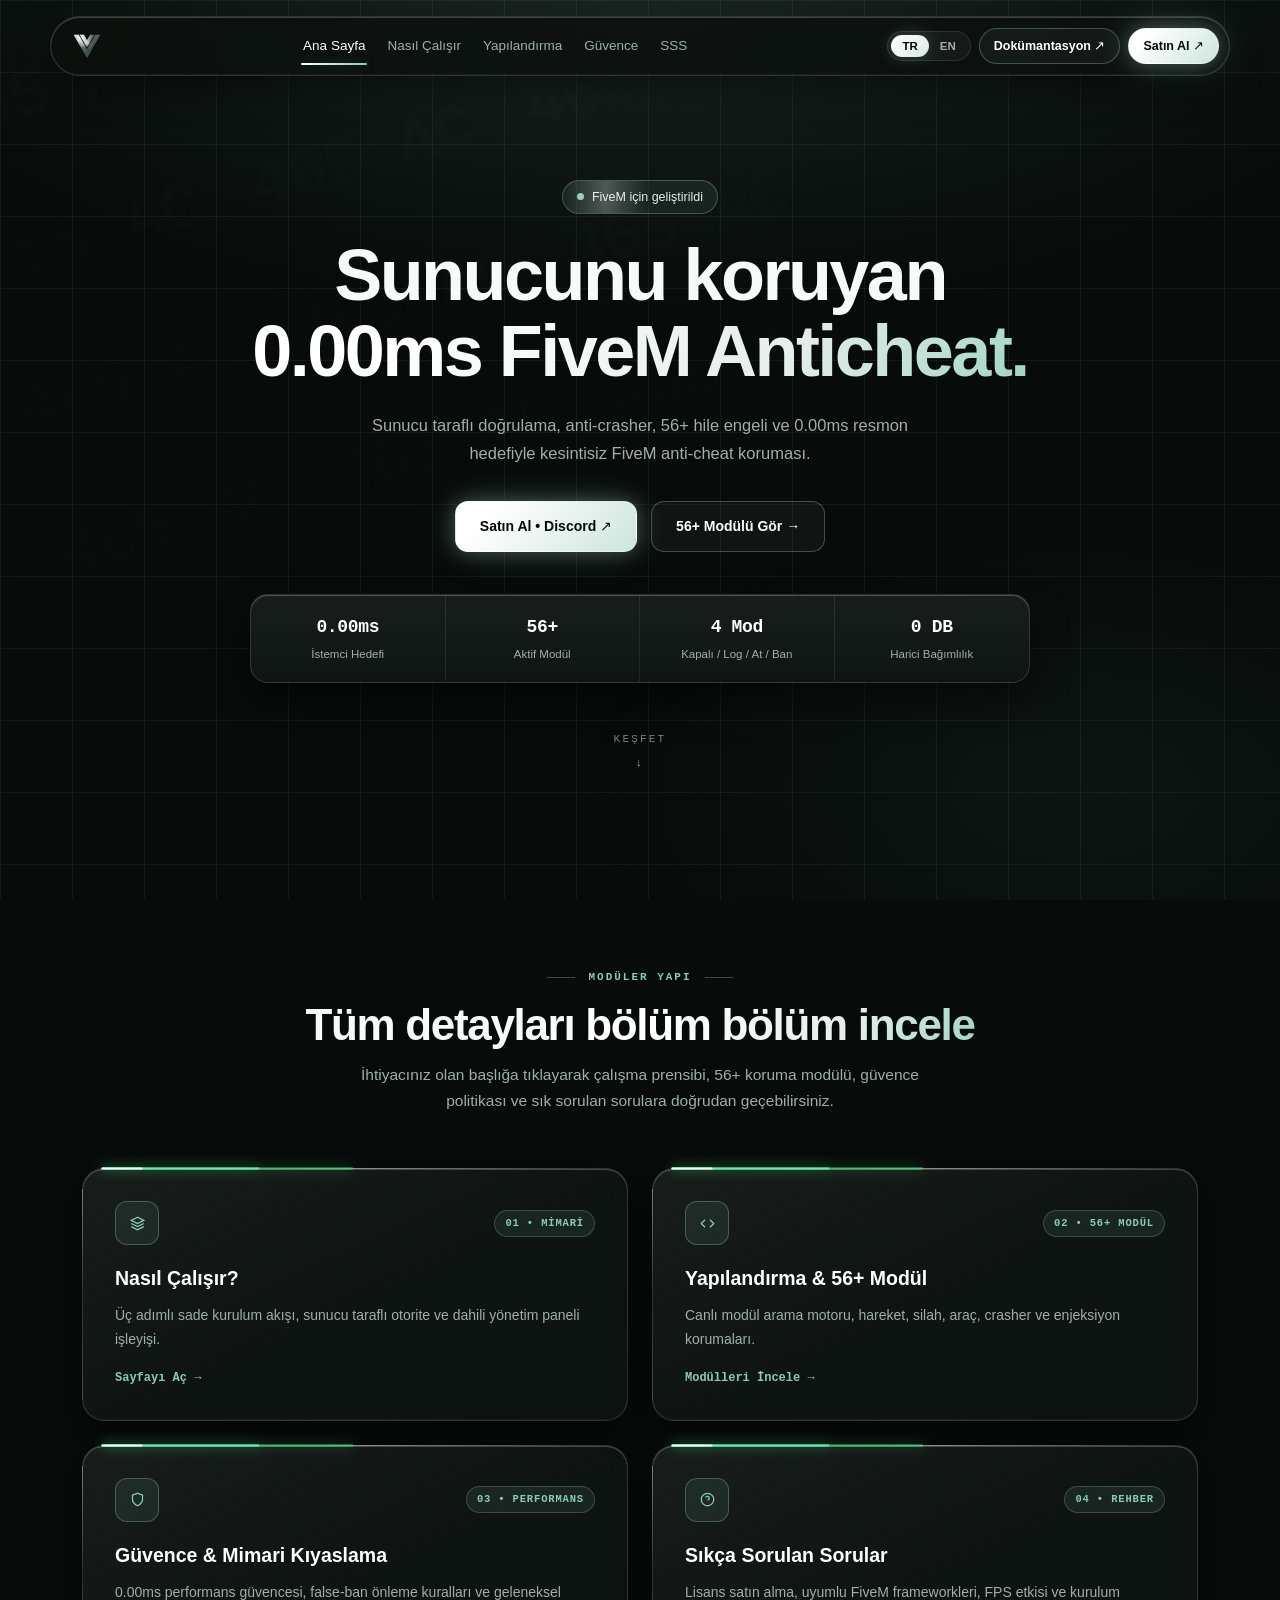
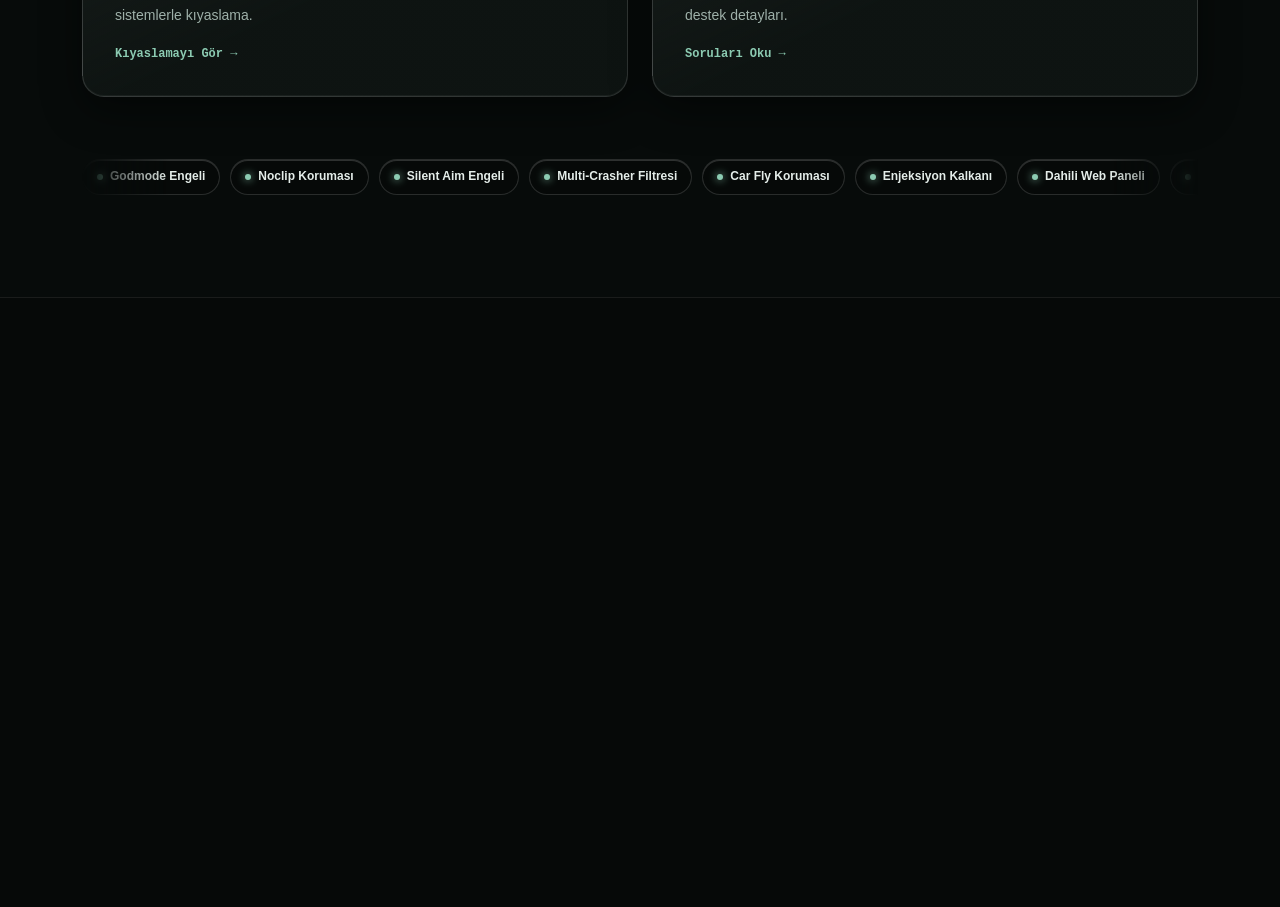
==== commit 8e169d18: "Airy spacious v25 visual overhaul: wider layout, horizon lighting, clean Hero, elevated card surface" ====
--- a/website/index.html
+++ b/website/index.html
@@ -39,9 +39,9 @@
   <meta name="twitter:image" content="https://www.465.lol/assets/og-banner.png">
   <meta name="twitter:image:alt" content="465 AC — FiveM Anti-Cheat">
 
-  <link rel="preload" as="style" href="assets/app.v24.min.css">
+  <link rel="preload" as="style" href="assets/app.v25.min.css">
   
-  <link rel="stylesheet" href="assets/app.v24.min.css">
+  <link rel="stylesheet" href="assets/app.v25.min.css">
 
   <script type="application/ld+json">{"@context":"https://schema.org","@graph":[{"@type":"Organization","@id":"https://www.465.lol/#organization","name":"465 AC","alternateName":["465 Anticheat","465 Anti-Cheat"],"url":"https://www.465.lol/","logo":{"@type":"ImageObject","url":"https://www.465.lol/assets/logo-465.png","width":531,"height":465},"image":"https://www.465.lol/assets/og-banner.png","sameAs":["https://discord.gg/YYNvMMJZTm"],"description":"FiveM sunucuları için 0.00ms resmon hedefli sunucu taraflı anticheat ve dahili web yönetim altyapısı."},{"@type":"WebSite","name":"465 AC — FiveM Anticheat","url":"https://www.465.lol/","inLanguage":["tr-TR","en-US"],"publisher":{"@id":"https://www.465.lol/#organization"}},{"@type":"SoftwareApplication","name":"465 AC FiveM Anticheat","alternateName":"465 AC FiveM Anti-Cheat","applicationCategory":"SecurityApplication","operatingSystem":"FiveM (Windows / Linux)","softwareVersion":"4.2","inLanguage":"tr","url":"https://www.465.lol/","image":"https://www.465.lol/assets/og-banner.png","screenshot":"https://www.465.lol/assets/og-banner.png","author":{"@id":"https://www.465.lol/#organization"},"publisher":{"@id":"https://www.465.lol/#organization"},"description":"0.00ms resmon hedefli, sunucu taraflı savaş doğrulama, anti-noclip, anti-aimbot, multi-crasher filtresi ve dahili web paneline sahip FiveM anticheat sistemi.","featureList":["0.00ms resmon performans hedefi","56+ aktif FiveM anticheat koruma modülü","Sunucu taraflı hareket, silah ve araç doğrulama","Multi-Crasher, entity spam ve partikül saldırı filtresi","Çok katmanlı bütünlük ve enjeksiyon kalkanı","Dahili web yönetim paneli","QBCore, QBox, ESX ve Standalone uyumluluğu"]},{"@type":"BreadcrumbList","itemListElement":[{"@type":"ListItem","position":1,"name":"Ana Sayfa","item":"https://www.465.lol/"},{"@type":"ListItem","position":2,"name":"Nasıl Çalışır","item":"https://www.465.lol/nasil-calisir"},{"@type":"ListItem","position":3,"name":"Yapılandırma","item":"https://www.465.lol/yapilandirma"},{"@type":"ListItem","position":4,"name":"Güvence","item":"https://www.465.lol/guvence"},{"@type":"ListItem","position":5,"name":"SSS","item":"https://www.465.lol/sss"},{"@type":"ListItem","position":6,"name":"Dokümantasyon","item":"https://www.465.lol/docs"}]}]}</script>
   <script type="speculationrules">{"prefetch":[{"source":"document","where":{"and":[{"href_matches":"/*"},{"not":{"href_matches":"/*.xml"}}]},"eagerness":"moderate"}]}</script>
@@ -69,12 +69,6 @@
       </div>
     </header>
   </div>
-
-  <aside class="left-dock" aria-label="Sayfa Gezgini">
-    <a href="/" class="dock-btn active" title="Ana Sayfa"><svg width="15" height="15" viewBox="0 0 24 24" fill="none" stroke="currentColor" stroke-width="2"><path d="M3 9l9-7 9 7v11a2 2 0 0 1-2 2H5a2 2 0 0 1-2-2z"/><polyline points="9 22 9 12 15 12 15 22"/></svg></a><a href="/nasil-calisir" class="dock-btn" title="Nasıl Çalışır"><svg width="15" height="15" viewBox="0 0 24 24" fill="none" stroke="currentColor" stroke-width="2"><polygon points="12 2 2 7 12 12 22 7 12 2"/><polyline points="2 17 12 22 22 17"/><polyline points="2 12 12 17 22 12"/></svg></a><a href="/yapilandirma" class="dock-btn" title="Yapılandırma"><svg width="15" height="15" viewBox="0 0 24 24" fill="none" stroke="currentColor" stroke-width="2"><polyline points="16 18 22 12 16 6"/><polyline points="8 6 2 12 8 18"/></svg></a><a href="/guvence" class="dock-btn" title="Güvence"><svg width="15" height="15" viewBox="0 0 24 24" fill="none" stroke="currentColor" stroke-width="2"><path d="M12 22s8-4 8-10V5l-8-3-8 3v7c0 6 8 10 8 10z"/></svg></a><a href="/sss" class="dock-btn" title="SSS"><svg width="15" height="15" viewBox="0 0 24 24" fill="none" stroke="currentColor" stroke-width="2"><circle cx="12" cy="12" r="10"/><path d="M9.09 9a3 3 0 0 1 5.83 1c0 2-3 3-3 3"/><line x1="12" y1="17" x2="12.01" y2="17"/></svg></a><a href="/docs" class="dock-btn" title="Dokümantasyon"><svg width="15" height="15" viewBox="0 0 24 24" fill="none" stroke="currentColor" stroke-width="2"><path d="M14 2H6a2 2 0 0 0-2 2v16a2 2 0 0 0 2 2h12a2 2 0 0 0 2-2V8z"/><polyline points="14 2 14 8 20 8"/><line x1="16" y1="13" x2="8" y2="13"/><line x1="16" y1="17" x2="8" y2="17"/></svg></a>
-    <div class="dock-divider"></div>
-    <a href="https://discord.gg/YYNvMMJZTm" target="_blank" rel="noopener noreferrer" class="dock-btn" title="465 AC Discord"><svg width="15" height="15" viewBox="0 0 24 24" fill="currentColor" aria-hidden="true"><path d="M20.317 4.37a19.791 19.791 0 0 0-4.885-1.515.074.074 0 0 0-.079.037c-.21.375-.444.864-.608 1.25a18.27 18.27 0 0 0-5.487 0 12.64 12.64 0 0 0-.617-1.25.077.077 0 0 0-.079-.037A19.736 19.736 0 0 0 3.677 4.37a.07.07 0 0 0-.032.027C.533 9.046-.32 13.58.099 18.057a.082.082 0 0 0 .031.057 19.9 19.9 0 0 0 5.993 3.03.078.078 0 0 0 .084-.028c.462-.63.874-1.295 1.226-1.994.021-.041.001-.09-.041-.106a13.107 13.107 0 0 1-1.872-.892.077.077 0 0 1-.008-.128 10.2 10.2 0 0 0 .372-.292.074.074 0 0 1 .077-.01c3.928 1.793 8.18 1.793 12.062 0a.074.074 0 0 1 .078.01c.12.098.246.198.373.292a.077.077 0 0 1-.006.127 12.299 12.299 0 0 1-1.873.892.077.077 0 0 0-.041.107c.36.698.772 1.362 1.225 1.993a.076.076 0 0 0 .084.028 19.839 19.839 0 0 0 6.002-3.03.077.077 0 0 0 .032-.054c.5-5.177-.838-9.674-3.549-13.66a.061.061 0 0 0-.031-.028zM8.02 15.33c-1.183 0-2.157-1.085-2.157-2.419 0-1.333.956-2.419 2.157-2.419 1.21 0 2.176 1.096 2.157 2.42 0 1.333-.956 2.418-2.157 2.418zm7.975 0c-1.183 0-2.157-1.085-2.157-2.419 0-1.333.955-2.419 2.157-2.419 1.21 0 2.176 1.096 2.157 2.42 0 1.333-.946 2.418-2.157 2.418z"/></svg></a>
-  </aside>
   <button type="button" class="scroll-top-btn" id="scrollTopBtn" onclick="window.scrollTo({top:0,behavior:'smooth'})" aria-label="Yukarı çık"><svg width="18" height="18" viewBox="0 0 24 24" fill="none" stroke="currentColor" stroke-width="2.2"><line x1="12" y1="19" x2="12" y2="5"/><polyline points="5 12 12 5 19 12"/></svg></button>
   <main><section class="hero" id="baslangic">
     <div class="hero-watermark" aria-hidden="true">
@@ -86,12 +80,6 @@
     <div class="hero-cta hero-anim-4">
       <a href="https://discord.gg/YYNvMMJZTm" target="_blank" rel="noopener noreferrer" class="btn btn-white btn-lg">Satın Al • Discord ↗</a>
       <a href="/yapilandirma" class="btn btn-dark btn-lg">56+ Modülü Gör →</a>
-      <a href="/docs" class="btn btn-dark btn-lg">Dokümantasyon ↗</a>
-    </div>
-    <div class="hero-trust-pills hero-anim-5">
-      <span class="trust-pill"><svg width="13" height="13" viewBox="0 0 24 24" fill="none" stroke="currentColor" stroke-width="2"><path d="M12 22s8-4 8-10V5l-8-3-8 3v7c0 6 8 10 8 10z"/></svg><span>Discord üzerinden hızlı satış &amp; kurulum</span></span>
-      <span class="trust-pill"><svg width="13" height="13" viewBox="0 0 24 24" fill="none" stroke="currentColor" stroke-width="2"><polyline points="22 12 18 12 15 21 9 3 6 12 2 12"/></svg><span>0.00ms Resmon</span></span>
-      <span class="trust-pill"><svg width="13" height="13" viewBox="0 0 24 24" fill="none" stroke="currentColor" stroke-width="2"><path d="M21 15a2 2 0 0 1-2 2H7l-4 4V5a2 2 0 0 1 2-2h14a2 2 0 0 1 2 2z"/></svg><span>Kurulum desteği</span></span>
     </div>
     <div class="hero-telemetry hero-anim-5" aria-label="Sistem Metrikleri">
       <div class="ht-item"><span class="ht-val">0.00ms</span><span class="ht-lbl">İstemci Hedefi</span></div>
@@ -109,7 +97,7 @@
       <div class="section-head" data-reveal>
         <div class="eyebrow">MODÜLER YAPI</div>
         <h2>Tüm detayları <span class="silver-grad">bölüm bölüm incele</span></h2>
-        <p style="margin:10px auto 0;max-width:580px;font-size:14.5px;color:var(--text-muted);">
+        <p style="margin:12px auto 0;max-width:600px;font-size:15.5px;color:var(--text-muted);line-height:1.7;">
           İhtiyacınız olan başlığa tıklayarak çalışma prensibi, 56+ koruma modülü, güvence politikası ve sık sorulan sorulara doğrudan geçebilirsiniz.
         </p>
       </div>
@@ -156,7 +144,7 @@
         </a>
       </div>
 
-      <div style="margin-top:40px;" data-reveal>
+      <div style="margin-top:56px;" data-reveal>
         <div class="feat-marquee-wrap" aria-label="Öne Çıkan Korumalar">
           <div class="feat-marquee-track">
             <span class="feat-pill">Godmode Engeli</span><span class="feat-pill">Noclip Koruması</span><span class="feat-pill">Silent Aim Engeli</span><span class="feat-pill">Multi-Crasher Filtresi</span><span class="feat-pill">Car Fly Koruması</span><span class="feat-pill">Enjeksiyon Kalkanı</span><span class="feat-pill">Dahili Web Paneli</span><span class="feat-pill">Discord Kanıt Webhook</span>
@@ -164,28 +152,6 @@
           </div>
         </div>
       </div>
-
-      <div class="card cmp-card" data-reveal>
-    <div style="display:flex;flex-wrap:wrap;justify-content:space-between;align-items:center;gap:12px;margin-bottom:18px;">
-      <div>
-        <div class="eyebrow left" style="margin-bottom:4px;">MİMARİ KIYASLAMA</div>
-        <h2 style="margin:0;font-size:20px;">Neden 465 AC FiveM Anticheat?</h2>
-      </div>
-      <a href="https://discord.gg/YYNvMMJZTm" target="_blank" rel="noopener noreferrer" class="btn btn-white btn-sm">Lisans Al • Discord ↗</a>
-    </div>
-    <div class="table-wrap">
-      <table>
-        <thead><tr><th>Özellik</th><th>Geleneksel Anti-Cheat</th><th>465 AC v4.2</th></tr></thead>
-        <tbody>
-          <tr><td><strong>İstemci Yükü (Resmon)</strong></td><td class="cmp-old">0.08 – 0.35ms FPS düşüşü</td><td class="cmp-win">0.00 – 0.01ms hedefli optimizasyon</td></tr>
-          <tr><td><strong>Altyapı &amp; Veritabanı</strong></td><td class="cmp-old">Harici veritabanı &amp; ek servisler</td><td class="cmp-win">Zero External DB (Yerleşik Depolama)</td></tr>
-          <tr><td><strong>False-Ban Koruması</strong></td><td class="cmp-old">Katı tek tip kurallar</td><td class="cmp-win">Modül bazlı Kapalı/Log/At/Ban + Güvenli Bölgeler</td></tr>
-          <tr><td><strong>Crasher &amp; Enjeksiyon Savunması</strong></td><td class="cmp-old">Ek paket veya manuel yama</td><td class="cmp-win">Multi-Crasher + Bütünlük Kalkanı dahili</td></tr>
-          <tr><td><strong>Kurulum &amp; Destek</strong></td><td class="cmp-old">Karmaşık manuel ayarlar</td><td class="cmp-win">Tek adım kurulum + Discord birebir destek</td></tr>
-        </tbody>
-      </table>
-    </div>
-  </div>
     </div>
   </section></main>
   <footer class="footer">
@@ -276,7 +242,7 @@
       </div>
     </div>
   </footer>
-  <script src="assets/app.v24.min.js" defer></script>
+  <script src="assets/app.v25.min.js" defer></script>
   <script>window.dataLayer=window.dataLayer||[];function gtag(){dataLayer.push(arguments);}gtag('js',new Date());</script>
 </body>
 </html>
--- a/website/assets/app.v25.min.css
+++ b/website/assets/app.v25.min.css
@@ -0,0 +1 @@
+:root{--bg:#070b0a;--bg-elevated:#0c1210;--surface:#0e1513;--border:rgba(255,255,255,0.11);--border-strong:rgba(140,203,178,0.34);--text:#f7faf8;--text-soft:#e4ede9;--text-muted:#9eb0a9;--text-dim:#74857e;--accent:#5e8f7d;--accent-bright:#8ccbb2;--accent-soft:rgba(94,143,125,0.14);--accent-glow:rgba(140,203,178,0.26);--white-glow:0 0 34px rgba(140,203,178,0.28),0 0 18px rgba(255,255,255,0.18);--gold:#f5c518;--sky:#7dd3fc;--amber:#fcd34d;--radius-md:14px;--radius-lg:20px;--radius-xl:24px;--radius-pill:999px;--font-sans:"Inter",-apple-system,BlinkMacSystemFont,"Segoe UI",Roboto,sans-serif;--font-mono:"JetBrains Mono",ui-monospace,SFMono-Regular,Menlo,Monaco,Consolas,monospace}*,*::before,*::after{box-sizing:border-box}html{scroll-behavior:smooth;scroll-padding-top:96px;background:#070b0a;color:var(--text);font-family:var(--font-sans) !important;font-synthesis:none;-webkit-text-size-adjust:100%;text-size-adjust:100%;line-height:1.6;-webkit-font-smoothing:antialiased}body{margin:0;min-height:100vh;background-color:transparent;color:var(--text);font-family:var(--font-sans) !important;-webkit-user-select:none;user-select:none;-webkit-touch-callout:none;overflow-x:hidden}main,footer{position:relative;z-index:1}a{color:inherit;text-decoration:none}button,input{font-family:inherit !important}input,textarea{-webkit-user-select:text;user-select:text}img{-webkit-user-drag:none;user-drag:none;pointer-events:none}code,pre,kbd,.ide-code,.ide-code span,.ide-tab,.ide-statusbar,.ide-statusbar span,.eyebrow,.scroll-cue,.faq-plus,.pill-action,.footer h4,.dmca-badge,.hero-wm-row span,.footer-brand-tag,.footer-status,.footer-status span,.footer-kv-val,.footer-legal-links,.footer-legal-links a{font-family:var(--font-mono) !important}:focus-visible{outline:2px solid var(--accent-bright);outline-offset:2px}@keyframes gridColorCycle{0%,100%{opacity:0.14}50%{opacity:0.55}}.bg-grid{position:fixed;inset:0;pointer-events:none;z-index:0;overflow:hidden;contain:strict;background-color:#070b0a;background-image:linear-gradient(to right,rgba(255,255,255,0.024) 1px,transparent 1px),linear-gradient(to bottom,rgba(255,255,255,0.024) 1px,transparent 1px);background-size:72px 72px,72px 72px}.bg-grid::before{content:"";position:absolute;inset:0;background-image:linear-gradient(to right,rgba(140,203,178,0.045) 1px,transparent 1px),linear-gradient(to bottom,rgba(140,203,178,0.045) 1px,transparent 1px);background-size:72px 72px,72px 72px;animation:gridColorCycle 16s ease-in-out infinite;will-change:opacity}.bg-grid::after{content:"";position:absolute;inset:0;background:radial-gradient(ellipse 90% 58% at 50% -6%,rgba(140,203,178,0.16),rgba(140,203,178,0.045) 48%,transparent 74%),radial-gradient(ellipse 55% 45% at 84% 88%,rgba(94,143,125,0.08),transparent 70%)}.container{width:100%;max-width:1180px;margin:0 auto;padding:0 32px}.navbar-wrap{position:sticky;top:16px;z-index:100;padding:0 24px;pointer-events:none}.navbar-pill{pointer-events:auto;max-width:1180px;margin:0 auto;height:60px;padding:0 10px 0 20px;border-radius:var(--radius-pill);background:rgba(11,16,14,0.82);backdrop-filter:blur(18px);-webkit-backdrop-filter:blur(18px);border:1px solid rgba(255,255,255,0.15);box-shadow:0 14px 40px -10px rgba(0,0,0,0.56),inset 0 1px 0 rgba(255,255,255,0.2),inset 0 -1px 0 rgba(255,255,255,0.05);display:flex;align-items:center;justify-content:space-between;gap:16px}.brand{display:inline-flex;align-items:center;gap:9px;font-size:15.5px;font-weight:700;letter-spacing:-0.02em;white-space:nowrap}.brand-sub{color:var(--text-muted);font-weight:500}.nav-links{display:flex;align-items:center;gap:18px}.nav-links a{position:relative;font-size:13.5px;font-weight:500;color:var(--text-muted);padding:8px 2px;white-space:nowrap;transition:color 0.16s ease}.nav-links a:hover,.nav-links a.active{color:#fff}.nav-links a.active::after{content:"";position:absolute;left:0;right:0;bottom:0;height:2px;border-radius:2px;background:linear-gradient(90deg,#ffffff,var(--accent-bright));box-shadow:0 0 12px var(--accent-glow)}.nav-actions{display:flex;align-items:center;gap:8px}.lang-switch{display:inline-flex;align-items:center;padding:3px;border-radius:var(--radius-pill);background:rgba(255,255,255,0.04);border:1px solid var(--border)}.lang-switch button{border:0;background:transparent;color:var(--text-muted);font-size:11.5px;font-weight:700;padding:5px 11px;border-radius:var(--radius-pill);cursor:pointer;transition:all 0.16s ease}.lang-switch button.active{background:linear-gradient(135deg,#ffffff,#d7eae3);color:#070908;box-shadow:0 0 16px var(--accent-glow)}.mobile-toggle{display:none;background:rgba(255,255,255,0.05);border:1px solid var(--border);color:#fff;width:36px;height:36px;border-radius:50%;place-items:center;cursor:pointer}.scroll-top-btn{position:fixed;right:22px;bottom:22px;z-index:90;width:44px;height:44px;border-radius:50%;background:rgba(11,14,13,0.92);border:1px solid var(--border-strong);color:#fff;display:grid;place-items:center;cursor:pointer;opacity:0;pointer-events:none;transform:translateY(10px);transition:all 0.22s cubic-bezier(0.22,1,0.36,1)}.scroll-top-btn.visible{opacity:1;pointer-events:auto;transform:translateY(0)}.scroll-top-btn:hover{background:linear-gradient(135deg,#ffffff,var(--accent-bright));color:#070908;box-shadow:var(--white-glow)}.btn{position:relative;overflow:hidden;display:inline-flex;align-items:center;justify-content:center;gap:8px;font-size:13.5px;font-weight:600;padding:10px 18px;border-radius:12px;border:1px solid transparent;cursor:pointer;transition:transform 0.2s cubic-bezier(0.22,1,0.36,1),box-shadow 0.2s ease,background 0.2s ease,border-color 0.2s ease;white-space:nowrap}.btn-lg{padding:13px 24px;font-size:14px;border-radius:13px}.btn-sm{padding:7px 14px;font-size:12.5px;border-radius:var(--radius-pill)}.btn-white{background:linear-gradient(135deg,#ffffff 20%,#cce5dc 100%);color:#070908;box-shadow:var(--white-glow)}.btn-white::after{content:"";position:absolute;inset:0;transform:translateX(-110%) skewX(-20deg);background:linear-gradient(90deg,transparent,rgba(255,255,255,0.65),transparent);transition:transform 0.55s ease}.btn-white:hover::after{transform:translateX(110%) skewX(-20deg)}.btn-white:hover{transform:translateY(-2px);box-shadow:0 0 44px rgba(140,203,178,0.42)}.btn-dark{background:rgba(255,255,255,0.04);border-color:var(--border-strong);color:#fff}.btn-dark:hover{background:var(--accent-soft);border-color:var(--accent-bright);transform:translateY(-1px)}@keyframes heroFadeUp{from{opacity:0.92;transform:translateY(8px)}to{opacity:1;transform:translateY(0)}}.hero-anim-1{animation:heroFadeUp 0.28s cubic-bezier(0.22,1,0.36,1) both}.hero-anim-2{animation:none}.hero-anim-3{animation:heroFadeUp 0.32s 0.04s cubic-bezier(0.22,1,0.36,1) both}.hero-anim-4{animation:heroFadeUp 0.34s 0.08s cubic-bezier(0.22,1,0.36,1) both}.hero-anim-5{animation:heroFadeUp 0.36s 0.12s cubic-bezier(0.22,1,0.36,1) both}[data-reveal]{opacity:0;transform:translateY(22px) scale(0.988);transition:opacity 0.65s cubic-bezier(0.22,1,0.36,1),transform 0.65s cubic-bezier(0.22,1,0.36,1)}[data-reveal].is-visible{opacity:1;transform:translateY(0) scale(1)}.hero{position:relative;min-height:calc(100vh - 96px);display:flex;flex-direction:column;justify-content:center;align-items:center;text-align:center;padding:84px 24px 56px;overflow:hidden}.hero-watermark{position:absolute;inset:-40%;pointer-events:none;z-index:-1;transform:rotate(-16deg);display:flex;flex-direction:column;gap:42px;opacity:0.016;user-select:none}.hero-wm-row{display:flex;gap:56px;white-space:nowrap;font-size:68px;font-weight:900;letter-spacing:-0.04em;color:var(--accent-bright)}.hero-wm-row span{font-family:var(--font-mono)}@keyframes badgeSweep{0%,70%{transform:translateX(-120%) skewX(-20deg)}100%{transform:translateX(240%) skewX(-20deg)}}.hero-badge{position:relative;overflow:hidden;display:inline-flex;align-items:center;gap:8px;padding:6px 14px;border-radius:var(--radius-pill);background:var(--accent-soft);border:1px solid var(--border-strong);font-size:12.5px;color:var(--text-soft);margin-bottom:24px}.hero-badge::after{content:"";position:absolute;inset:0;width:55%;background:linear-gradient(90deg,transparent,rgba(255,255,255,0.24),transparent);animation:badgeSweep 5.5s ease-in-out infinite;pointer-events:none}@keyframes pulseDot{0%,100%{box-shadow:0 0 8px var(--accent-bright);transform:scale(1)}50%{box-shadow:0 0 20px var(--accent-bright);transform:scale(1.28)}}.hero-badge-dot{width:7px;height:7px;border-radius:50%;background:var(--accent-bright);animation:pulseDot 2.4s ease-in-out infinite}.hero h1{font-size:clamp(38px,6vw,72px);line-height:1.05;letter-spacing:-0.035em;font-weight:800;margin:0 0 22px;max-width:920px}@keyframes titleShine{0%,100%{background-position:0% 50%}50%{background-position:100% 50%}}.silver-grad{background:linear-gradient(115deg,#ffffff 10%,#e4eeea 32%,#8ccbb2 52%,#ffffff 74%,#5e8f7d 100%);background-size:220% 100%;-webkit-background-clip:text;background-clip:text;color:transparent;animation:titleShine 9s ease-in-out infinite}.hero-sub{max-width:580px;font-size:16.5px;line-height:1.7;color:var(--text-muted);margin:0 auto 34px}.hero-cta{display:flex;flex-wrap:wrap;justify-content:center;gap:14px;margin-bottom:0}.scroll-progress{position:fixed;top:0;left:0;right:0;height:2px;z-index:250;background:linear-gradient(90deg,#ffffff,var(--accent-bright),var(--accent));transform-origin:0 50%;transform:scaleX(var(--p,0));box-shadow:0 0 12px var(--accent-glow);pointer-events:none}@keyframes cueBounce{0%,100%{transform:translateY(0)}50%{transform:translateY(4px)}}.scroll-cue{margin-top:48px;font-family:var(--font-mono);font-size:11px;letter-spacing:0.2em;color:var(--text-dim);display:inline-flex;flex-direction:column;align-items:center;gap:6px;transition:color 0.18s}.scroll-cue span:last-child{animation:cueBounce 2s ease-in-out infinite;color:var(--accent-bright)}.scroll-cue:hover{color:#fff}.hero-telemetry{margin-top:42px;display:grid;grid-template-columns:repeat(4,minmax(0,1fr));width:100%;max-width:780px;border-radius:18px;background:linear-gradient(180deg,rgba(255,255,255,0.04),rgba(14,21,19,0.94)),#0e1513;border:1px solid rgba(255,255,255,0.13);box-shadow:0 16px 38px rgba(0,0,0,0.42),inset 0 1px 0 rgba(255,255,255,0.22);overflow:hidden}.ht-item{padding:18px 20px;display:flex;flex-direction:column;align-items:center;gap:4px;border-right:1px solid rgba(255,255,255,0.08)}.ht-item:last-child{border-right:0}.ht-val{font-family:var(--font-mono);font-size:18px;font-weight:800;font-variant-numeric:tabular-nums;color:#fff;letter-spacing:-0.02em}.ht-lbl{font-size:11.5px;color:var(--text-muted);white-space:nowrap}.section{padding:96px 0;position:relative}.section+.section{content-visibility:auto;contain-intrinsic-size:auto 440px}.section-head{text-align:center;max-width:720px;margin:0 auto 54px}.eyebrow{display:inline-flex;align-items:center;gap:14px;font-family:var(--font-mono);font-size:11px;font-weight:700;letter-spacing:0.18em;text-transform:uppercase;color:var(--accent-bright);margin-bottom:14px}.eyebrow::before,.eyebrow::after{content:"";width:28px;height:1px;background:rgba(140,203,178,0.35)}.eyebrow.left::before{display:none}.section-head h2,.section-title-left{font-size:clamp(28px,4.2vw,44px);line-height:1.12;letter-spacing:-0.03em;font-weight:800;margin:0 0 12px}.card{position:relative;overflow:hidden;background:linear-gradient(155deg,rgba(255,255,255,0.038) 0%,rgba(14,20,18,0.98) 54%),#0e1412;border:1px solid rgba(255,255,255,0.12);border-radius:22px;box-shadow:0 14px 38px rgba(0,0,0,0.44),inset 0 1px 0 rgba(255,255,255,0.2),inset 0 -1px 0 rgba(255,255,255,0.04);transition:border-color 0.22s ease,transform 0.22s cubic-bezier(0.22,1,0.36,1),box-shadow 0.22s ease}.card::before{content:"";position:absolute;top:0;left:0;right:0;height:1px;background:linear-gradient(90deg,transparent,rgba(255,255,255,0.42),transparent);pointer-events:none;z-index:2}.card::after{content:"";position:absolute;top:0;left:0;width:1px;height:100%;background:linear-gradient(180deg,rgba(255,255,255,0.34),transparent,rgba(255,255,255,0.12));pointer-events:none;z-index:2}.card:hover{border-color:rgba(140,203,178,0.32);transform:translateY(-2px);box-shadow:0 16px 42px rgba(0,0,0,0.72),inset 0 1px 0 rgba(255,255,255,0.28),inset 0 -1px 0 rgba(255,255,255,0.08)}.grid-3{display:grid;grid-template-columns:repeat(3,minmax(0,1fr));gap:24px}.grid-2{display:grid;grid-template-columns:repeat(2,minmax(0,1fr));gap:24px}.grid-4{display:grid;grid-template-columns:repeat(4,minmax(0,1fr));gap:16px}.tag-row{display:flex;flex-wrap:wrap;gap:6px;margin-bottom:10px}.fw-tag{font-size:11px;font-weight:500;padding:2px 9px;border-radius:6px;background:var(--accent-soft);border:1px solid rgba(140,203,178,0.2);color:var(--text-soft)}@keyframes timelineTravel{0%{top:10px;opacity:0}12%{opacity:1}88%{opacity:1}100%{top:calc(100% - 14px);opacity:0}}@keyframes dotPing{0%,100%{box-shadow:0 0 14px var(--accent-glow),0 0 0 0 rgba(140,203,178,0.35)}60%{box-shadow:0 0 22px var(--accent-glow),0 0 0 9px rgba(140,203,178,0)}}.how-grid{display:grid;grid-template-columns:1.1fr 0.9fr;gap:48px;align-items:center}.timeline{position:relative;padding-left:34px;display:flex;flex-direction:column;gap:44px}.timeline::before{content:"";position:absolute;left:7px;top:10px;bottom:10px;width:1px;background:linear-gradient(180deg,var(--accent-bright),rgba(94,143,125,0.14))}.timeline::after{content:"";position:absolute;left:5px;width:5px;height:22px;border-radius:99px;background:linear-gradient(180deg,#ffffff,var(--accent-bright));box-shadow:0 0 14px var(--accent-bright);animation:timelineTravel 4.2s ease-in-out infinite;pointer-events:none}.tl-step{position:relative}.tl-dot{position:absolute;left:-34px;top:32px;width:15px;height:15px;border-radius:50%;background:var(--accent-bright);animation:dotPing 2.8s ease-in-out infinite;border:3px solid var(--bg)}.tl-num{position:absolute;left:0;top:-14px;font-size:64px;font-weight:900;line-height:1;color:transparent;-webkit-text-stroke:1px rgba(140,203,178,0.22);pointer-events:none;user-select:none}.tl-step h3{position:relative;margin:18px 0 8px;font-size:21px;font-weight:700}.tl-step p{margin:0 0 12px;font-size:13.5px;color:var(--text-muted)}@keyframes floatLogo{0%,100%{transform:perspective(900px) rotateX(var(--rx,0deg)) rotateY(var(--ry,0deg)) translateY(0px)}50%{transform:perspective(900px) rotateX(var(--rx,0deg)) rotateY(var(--ry,0deg)) translateY(-14px)}}@keyframes orbitSpin{from{transform:rotate(0deg)}to{transform:rotate(360deg)}}@keyframes orbitSpinRev{from{transform:rotate(360deg)}to{transform:rotate(0deg)}}@keyframes haloBreathe{0%,100%{transform:scale(0.95);opacity:0.72}50%{transform:scale(1.08);opacity:1}}.chrome-stage{display:grid;place-items:center;min-height:390px;position:relative;perspective:1000px}.chrome-halo{position:absolute;width:360px;height:360px;border-radius:50%;background:radial-gradient(circle,rgba(94,143,125,0.24) 0%,rgba(255,255,255,0.06) 38%,transparent 70%);animation:haloBreathe 6.5s ease-in-out infinite;pointer-events:none}.orbit-ring{position:absolute;width:350px;height:350px;border-radius:50%;border:1px dashed rgba(140,203,178,0.22);animation:orbitSpin 28s linear infinite;pointer-events:none}.orbit-ring::before{content:"";position:absolute;top:-3px;left:50%;width:6px;height:6px;border-radius:50%;background:#ffffff;box-shadow:0 0 12px var(--accent-bright);transform:translateX(-50%)}.orbit-ring-inner{position:absolute;width:274px;height:274px;border-radius:50%;border:1px solid rgba(255,255,255,0.08);border-top-color:rgba(140,203,178,0.45);animation:orbitSpinRev 18s linear infinite;pointer-events:none}.logo-float{position:relative;width:310px;height:auto;display:grid;place-items:center;background:transparent;border:0;box-shadow:none;animation:floatLogo 5.8s ease-in-out infinite;transition:transform 0.22s ease-out;will-change:transform}.logo-float img{width:100%;height:auto;display:block;filter:drop-shadow(0 26px 42px rgba(0,0,0,0.92)) drop-shadow(0 0 34px rgba(140,203,178,0.28))}.grid-3 .card:nth-child(2)[data-reveal]{transition-delay:0.08s}.grid-3 .card:nth-child(3)[data-reveal]{transition-delay:0.16s}.tl-step:nth-child(2){transition-delay:0.08s}.tl-step:nth-child(3){transition-delay:0.16s}.config-grid{display:grid;grid-template-columns:0.9fr 1.1fr;gap:44px;align-items:center}.check-list{list-style:none;padding:0;margin:22px 0 0;display:flex;flex-direction:column;gap:12px;font-size:13.5px;color:var(--text-soft)}.check-list li{display:flex;align-items:center;gap:10px}.check-list li svg{color:var(--accent-bright);flex-shrink:0}.ide-window{background:#050706;border:1px solid rgba(255,255,255,0.16);border-radius:20px;overflow:hidden;box-shadow:0 24px 60px -12px rgba(0,0,0,0.8),inset 0 1px 0 rgba(255,255,255,0.22),inset 0 -1px 0 rgba(255,255,255,0.05)}.ide-titlebar{display:flex;align-items:center;justify-content:space-between;background:rgba(255,255,255,0.025);border-bottom:1px solid var(--border);padding:0 14px;height:42px}.ide-dots{display:flex;gap:7px;margin-right:12px}.ide-dots span{width:10px;height:10px;border-radius:50%;background:rgba(140,203,178,0.22)}.ide-tabs{display:flex;height:100%}.ide-tab{border:0;background:transparent;color:var(--text-dim);font-family:var(--font-mono);font-size:12px;padding:0 16px;height:100%;cursor:pointer;border-right:1px solid var(--border);transition:color 0.16s ease,background 0.16s ease}.ide-tab.active{background:var(--accent-soft);color:#fff;box-shadow:inset 0 2px 0 var(--accent-bright)}.ide-code{padding:18px 20px;font-family:var(--font-mono);font-size:12.5px;line-height:1.68;overflow-x:auto;margin:0;color:#d5deda}.ide-code .ln{display:inline-block;width:26px;color:#43504c;user-select:none}.ide-code .cm{color:#677771;font-style:italic}.ide-code .kw{color:#ffffff;font-weight:700}.ide-code .str{color:var(--accent-bright)}.ide-statusbar{display:flex;align-items:center;justify-content:space-between;padding:8px 16px;border-top:1px solid var(--border);font-family:var(--font-mono);font-size:11px;color:var(--text-dim)}.ide-statusbar span:first-child{color:var(--accent-bright)}.review-card{padding:28px;display:flex;flex-direction:column;justify-content:space-between;gap:16px}.stars{color:var(--gold);font-size:13px;letter-spacing:2px}.review-meta{display:flex;align-items:center;gap:11px}.avatar-circle{width:38px;height:38px;border-radius:50%;background:var(--accent-soft);border:1px solid var(--border-strong);color:var(--accent-bright);display:grid;place-items:center;font-weight:700;font-size:13px}.guarantee-card{padding:30px}.sq-icon{width:44px;height:44px;border-radius:12px;background:var(--accent-soft);border:1px solid var(--border-strong);display:grid;place-items:center;color:var(--accent-bright);margin-bottom:16px}.faq-list{max-width:820px;margin:0 auto;display:flex;flex-direction:column;gap:12px}.faq-item{border:1px solid rgba(255,255,255,0.15);border-radius:20px;background:#050706;box-shadow:0 10px 30px rgba(0,0,0,0.58),inset 0 1px 0 rgba(255,255,255,0.2),inset 0 -1px 0 rgba(255,255,255,0.04);overflow:hidden;transition:border-color 0.2s ease,box-shadow 0.2s ease}.faq-item.open{border-color:var(--border-strong)}.faq-q{width:100%;border:0;background:transparent;color:#fff;padding:18px 22px;text-align:left;font-size:15px;font-weight:600;display:flex;align-items:center;justify-content:space-between;gap:12px;cursor:pointer}.faq-plus{font-family:var(--font-mono);font-size:18px;color:var(--accent-bright);transition:transform 0.22s ease}.faq-item.open .faq-plus{transform:rotate(45deg);color:#fff}.faq-a{max-height:0;overflow:hidden;padding:0 22px;font-size:13.5px;color:var(--text-muted);transition:max-height 0.28s cubic-bezier(0.22,1,0.36,1),padding 0.25s ease}.faq-item.open .faq-a{max-height:360px;padding-bottom:18px}.pill-action{font-family:var(--font-mono);font-size:10px;font-weight:700;padding:3px 9px;border-radius:999px;text-transform:uppercase;border:1px solid var(--border);white-space:nowrap;flex-shrink:0}.pill-ban{background:linear-gradient(135deg,#ffffff,var(--accent-bright));color:#070908;border-color:transparent}.pill-kick{background:rgba(252,211,77,0.16);color:var(--amber);border-color:rgba(252,211,77,0.35)}.pill-log{background:rgba(125,211,252,0.14);color:var(--sky);border-color:rgba(125,211,252,0.3)}.pill-off{background:rgba(255,255,255,0.05);color:var(--text-dim)}.table-wrap{overflow-x:auto;border:1px solid var(--border);border-radius:var(--radius-md)}table{width:100%;border-collapse:collapse;font-size:13px}th,td{text-align:left;padding:11px 14px;border-bottom:1px solid var(--border)}th{font-size:11px;text-transform:uppercase;letter-spacing:0.06em;color:var(--text-dim);background:rgba(255,255,255,0.02)}tr:last-child td{border-bottom:0}pre.code-block{margin:0;padding:16px;border-radius:var(--radius-md);background:#080a09;border:1px solid var(--border);font-family:var(--font-mono);font-size:12.5px;color:#d5deda;overflow-x:auto}.footer{position:relative;overflow:hidden;border-top:1px solid rgba(255,255,255,0.08);padding:0 0 36px;background:#060908;content-visibility:auto;contain-intrinsic-size:auto 380px}.footer::before{content:"";position:absolute;top:0;left:12%;right:12%;height:1px;background:linear-gradient(90deg,transparent,rgba(140,203,178,0.55),rgba(255,255,255,0.65),rgba(140,203,178,0.55),transparent);pointer-events:none}.footer::after{content:"";position:absolute;top:0;left:50%;transform:translateX(-50%);width:680px;height:180px;background:radial-gradient(ellipse at 50% 0%,rgba(140,203,178,0.1),transparent 70%);pointer-events:none}.footer-cta-band{position:relative;z-index:1;padding:36px 0 32px;border-bottom:1px solid var(--border);display:flex;flex-wrap:wrap;justify-content:space-between;align-items:center;gap:20px}.footer-cta-band h2,.footer-cta-band h3{margin:6px 0 0;font-size:clamp(20px,2.5vw,27px);font-weight:800;letter-spacing:-0.025em}@keyframes snakeDashTail{from{stroke-dashoffset:100}to{stroke-dashoffset:0}}@keyframes snakeDashBody{from{stroke-dashoffset:94}to{stroke-dashoffset:-6}}@keyframes snakeDashHead{from{stroke-dashoffset:86.5}to{stroke-dashoffset:-13.5}}.snake-box{position:relative;overflow:visible;border-radius:22px;background:linear-gradient(155deg,rgba(255,255,255,0.04) 0%,rgba(14,20,18,0.98) 52%),#0e1412;border:1px solid rgba(255,255,255,0.13);box-shadow:0 14px 40px rgba(0,0,0,0.46),inset 0 1px 0 rgba(255,255,255,0.22),inset 0 -1px 0 rgba(255,255,255,0.05);transition:transform 0.24s cubic-bezier(0.22,1,0.36,1),box-shadow 0.24s ease,border-color 0.24s ease}.snake-box::before{content:"";position:absolute;top:-1px;left:20px;right:20px;height:1px;background:linear-gradient(90deg,transparent,rgba(255,255,255,0.45),transparent);pointer-events:none;z-index:2}.snake-box::after{content:"";position:absolute;top:20px;bottom:20px;left:-1px;width:1px;background:linear-gradient(180deg,rgba(255,255,255,0.36),transparent,rgba(255,255,255,0.12));pointer-events:none;z-index:2}.snake-svg{position:absolute;left:-1px;top:-1px;pointer-events:none;overflow:visible;z-index:4;filter:drop-shadow(0 0 6px rgba(74,222,128,0.8))}.snake-svg rect{fill:none;stroke-linecap:round}.snake-svg .snake-tail{stroke:rgba(74,222,128,0.55);stroke-width:2.6;stroke-dasharray:16 84;animation:snakeDashTail 4.8s linear infinite}.snake-svg .snake-body{stroke:#6ee7b7;stroke-width:2;stroke-dasharray:10 90;animation:snakeDashBody 4.8s linear infinite}.snake-svg .snake-head{stroke:#ecfdf5;stroke-width:2.2;stroke-dasharray:2.5 97.5;animation:snakeDashHead 4.8s linear infinite}.snake-box>*:not(.snake-svg){position:relative;z-index:3}.snake-box:hover{transform:translateY(-2px);border-color:rgba(255,255,255,0.24);box-shadow:0 18px 46px rgba(0,0,0,0.78),0 0 24px rgba(74,222,128,0.12),inset 0 1px 0 rgba(255,255,255,0.3),inset 0 -1px 0 rgba(255,255,255,0.08)}.footer-grid{position:relative;z-index:1;display:grid;grid-template-columns:1.35fr 0.8fr 0.9fr 1.25fr;gap:36px;padding:40px 0 36px;align-items:start}.footer h4,.footer .footer-col-title{margin:0 0 16px;height:16px;line-height:16px;font-family:var(--font-mono);font-size:11px;font-weight:700;letter-spacing:0.14em;text-transform:uppercase;color:var(--accent-bright)}.footer ul{list-style:none;padding:0;margin:0;display:flex;flex-direction:column;gap:11px;font-size:13.5px;color:var(--text-muted)}.footer ul a{display:inline-flex;align-items:center;gap:6px;transition:color 0.18s ease,transform 0.18s ease}.footer ul a::before{content:"→";font-size:11px;color:var(--accent-bright);opacity:0;transform:translateX(-6px);transition:opacity 0.18s ease,transform 0.18s ease}.footer ul a:hover{color:#fff;transform:translateX(3px)}.footer ul a:hover::before{opacity:1;transform:translateX(0)}.footer-brand-logo{display:inline-flex;align-items:center;gap:10px;margin-bottom:12px}.footer-brand-logo img{width:28px;height:auto;filter:drop-shadow(0 0 14px rgba(140,203,178,0.25))}.footer-brand-tag{font-family:var(--font-mono);font-size:10px;font-weight:700;letter-spacing:0.12em;padding:2px 8px;border-radius:6px;background:rgba(255,255,255,0.05);border:1px solid var(--border);color:var(--text-muted)}.footer-status{display:inline-flex;align-items:center;gap:8px;margin-top:14px;padding:6px 12px;border-radius:var(--radius-pill);background:rgba(94,143,125,0.1);border:1px solid rgba(140,203,178,0.22);font-family:var(--font-mono);font-size:11px;color:var(--text-soft)}.footer-hub-card{padding:18px 20px}.footer-kv-list{display:flex;flex-direction:column;margin:12px 0 14px}.footer-kv{display:flex;justify-content:space-between;align-items:center;gap:10px;padding:7px 0;border-bottom:1px solid rgba(255,255,255,0.06);font-size:12px}.footer-kv:last-child{border-bottom:0}.footer-kv-lbl{color:var(--text-dim)}.footer-kv-val{color:var(--text-soft);font-weight:600;font-size:11.5px}.footer-bottom{position:relative;z-index:1;padding-top:24px;border-top:1px solid var(--border);display:flex;flex-wrap:wrap;justify-content:space-between;align-items:center;gap:14px;font-size:12.5px;color:var(--text-dim)}.footer-legal-links{display:inline-flex;align-items:center;gap:14px;font-family:var(--font-mono);font-size:11px}.footer-legal-links a{color:var(--text-muted);transition:color 0.16s ease}.footer-legal-links a:hover{color:#fff}.dmca-badge{display:inline-flex;align-items:center;gap:7px;padding:5px 12px;border-radius:8px;background:rgba(94,143,125,0.14);border:1px solid rgba(140,203,178,0.32);color:var(--accent-bright);font-family:var(--font-mono);font-size:11px;font-weight:700;letter-spacing:0.04em}@keyframes marqueeL{from{transform:translateX(0)}to{transform:translateX(-50%)}}@keyframes marqueeR{from{transform:translateX(-50%)}to{transform:translateX(0)}}.feat-block{margin-top:56px}.feat-block-head{display:flex;flex-wrap:wrap;justify-content:space-between;align-items:flex-end;gap:12px;margin-bottom:18px}.feat-count-badge{display:inline-flex;align-items:center;gap:8px;padding:5px 12px;border-radius:999px;background:var(--accent-soft);border:1px solid var(--border-strong);font-family:var(--font-mono) !important;font-size:11px;font-weight:700;color:var(--accent-bright)}.feat-marquee-wrap{position:relative;overflow:hidden;display:flex;flex-direction:column;gap:10px;padding:6px 0;-webkit-mask-image:linear-gradient(90deg,transparent,#000 8%,#000 92%,transparent);mask-image:linear-gradient(90deg,transparent,#000 8%,#000 92%,transparent)}.feat-marquee-track{display:flex;gap:10px;width:max-content;animation:marqueeL 38s linear infinite}.feat-marquee-track.rev{animation:marqueeR 42s linear infinite}.feat-marquee-wrap:hover .feat-marquee-track{animation-play-state:paused}.feat-pill{display:inline-flex;align-items:center;gap:7px;padding:7px 14px;border-radius:999px;background:#060908;border:1px solid rgba(255,255,255,0.14);box-shadow:inset 0 1px 0 rgba(255,255,255,0.16);font-size:12px;font-weight:600;color:var(--text-soft);white-space:nowrap;transition:border-color 0.18s ease,color 0.18s ease}.feat-pill:hover{border-color:var(--accent-bright);color:#fff}.feat-pill::before{content:"";width:6px;height:6px;border-radius:50%;background:var(--accent-bright);box-shadow:0 0 8px var(--accent-bright)}.feat-matrix{display:grid;grid-template-columns:repeat(3,minmax(0,1fr));grid-auto-rows:1fr;align-items:stretch;gap:24px;margin-top:26px}.feat-cat-card{padding:28px;height:100%;display:flex;flex-direction:column}.feat-cat-top{display:flex;justify-content:space-between;align-items:center;gap:10px;margin-bottom:16px}.feat-cat-top h3{margin:0;font-size:16.5px;font-weight:700}.feat-cat-cnt{font-family:var(--font-mono) !important;font-size:10.5px;font-weight:700;padding:3px 9px;border-radius:999px;background:var(--accent-soft);border:1px solid rgba(140,203,178,0.28);color:var(--accent-bright);white-space:nowrap}.feat-list{list-style:none;padding:0;margin:0;display:flex;flex-direction:column;gap:11px}.feat-list li{display:flex;align-items:flex-start;gap:9px;font-size:13.5px;color:var(--text-muted);line-height:1.5}.feat-list li::before{content:"✓";font-family:var(--font-mono) !important;font-size:11px;color:var(--accent-bright);font-weight:700;flex-shrink:0}.feat-filter-row{display:flex;flex-wrap:wrap;align-items:center;justify-content:space-between;gap:12px;margin-top:20px}.feat-search{flex:1 1 240px;max-width:340px;height:38px;padding:0 14px;border-radius:12px;background:rgba(5,7,6,0.94);border:1px solid var(--border);color:var(--text);font-size:13px;outline:none;transition:border-color 0.18s ease}.feat-search::placeholder{color:var(--text-dim)}.feat-search:focus{border-color:var(--accent-bright)}.feat-chips{display:flex;flex-wrap:wrap;gap:7px}.feat-chip{border:1px solid var(--border);background:rgba(5,7,6,0.92);color:var(--text-muted);border-radius:999px;padding:6px 12px;font-size:11.5px;font-weight:600;cursor:pointer;transition:all 0.16s ease}.feat-chip:hover{color:#fff;border-color:var(--border-strong)}.feat-chip.active{background:linear-gradient(135deg,#ffffff,#d7eae3);color:#070908;border-color:transparent}.feat-cat-card.is-hidden,.feat-list li.is-hidden{display:none}.feat-empty{display:none;text-align:center;padding:28px 16px;color:var(--text-muted);font-size:13.5px}.feat-empty.visible{display:block}.cmp-card{margin-top:40px;padding:26px}.cmp-win{color:var(--accent-bright);font-weight:600}.cmp-old{color:var(--text-dim)}.nav-mobile-only{display:none}.breadcrumb{display:inline-flex;align-items:center;gap:8px;font-family:var(--font-mono);font-size:11.5px;color:var(--text-dim);margin-bottom:18px}.breadcrumb a{color:var(--text-muted);transition:color 0.16s ease}.breadcrumb a:hover{color:#fff}.breadcrumb span[aria-current="page"]{color:var(--accent-bright);font-weight:600}.page-hero{position:relative;padding:58px 0 46px;border-bottom:1px solid rgba(140,203,178,0.16);background:radial-gradient(ellipse 75% 90% at 22% 0%,rgba(140,203,178,0.13),transparent 72%);box-shadow:inset 0 -1px 0 rgba(255,255,255,0.04)}.page-hero h1{margin:0 0 14px;font-size:clamp(30px,4.4vw,48px);font-weight:800;line-height:1.08;letter-spacing:-0.03em}.hub-grid{display:grid;grid-template-columns:repeat(2,minmax(0,1fr));gap:24px}.hub-card{padding:32px;display:flex;flex-direction:column;text-decoration:none}.hub-card-top{display:flex;align-items:center;justify-content:space-between;gap:12px;margin-bottom:18px}.hub-step{font-family:var(--font-mono);font-size:10.5px;font-weight:700;letter-spacing:0.08em;padding:4px 10px;border-radius:999px;background:var(--accent-soft);border:1px solid rgba(140,203,178,0.25);color:var(--accent-bright);white-space:nowrap}.hub-card h3{margin:0 0 10px;font-size:19.5px;color:#fff}.hub-card p{margin:0 0 18px;font-size:14px;line-height:1.65;color:var(--text-muted);flex:1}.hub-link{font-family:var(--font-mono);font-size:12px;font-weight:700;color:var(--accent-bright);transition:transform 0.18s ease}.hub-card:hover .hub-link{transform:translateX(4px)}.page-pager{margin-top:44px;padding-top:24px;border-top:1px solid rgba(255,255,255,0.08);display:flex;flex-wrap:wrap;justify-content:space-between;align-items:center;gap:12px}@media (max-width:960px){.grid-3,.how-grid,.config-grid,.footer-grid,.feat-matrix,.hub-grid{grid-template-columns:1fr}.grid-4{grid-template-columns:repeat(2,minmax(0,1fr))}}@media (max-width:900px){.navbar-pill{padding:0 12px 0 16px}.nav-links{display:none;position:absolute;top:70px;left:20px;right:20px;background:#0c1210;backdrop-filter:none;-webkit-backdrop-filter:none;border:1px solid rgba(255,255,255,0.18);border-radius:var(--radius-lg);flex-direction:column;align-items:stretch;padding:12px;gap:4px;box-shadow:0 24px 64px rgba(0,0,0,0.92);z-index:200}.nav-links.open{display:flex}.nav-links a{padding:10px 14px;border-radius:10px}.nav-links a.active{background:rgba(140,203,178,0.14);color:#fff}.nav-links a.active::after{display:none}.nav-mobile-only{display:block}.mobile-toggle{display:grid}.nav-actions .btn-dark{display:none}}@media (max-width:760px){.container{padding:0 20px}.navbar-wrap{padding:0 16px}.section{padding:64px 0}.hero{min-height:auto;padding:56px 20px 44px}.chrome-stage{min-height:290px}.chrome-halo,.orbit-ring{width:280px;height:280px}.orbit-ring-inner{width:220px;height:220px}.logo-float{width:240px}.grid-2,.grid-4{grid-template-columns:1fr}.hub-card,.feat-cat-card,.guarantee-card,.review-card{padding:24px}}@media (max-width:640px){.hero-telemetry{margin-top:32px;grid-template-columns:repeat(2,minmax(0,1fr))}.ht-item{padding:14px 12px}.ht-item:nth-child(2n){border-right:0}.ht-item:nth-child(-n+2){border-bottom:1px solid rgba(255,255,255,0.08)}}@media (max-width:520px){.hero-cta{width:100%}.hero-cta .btn-lg{width:100%}.feat-search{max-width:100%}}@media (prefers-reduced-motion:reduce){*,*::before,*::after{animation-duration:0.01ms !important;animation-iteration-count:1 !important;transition-duration:0.01ms !important}[data-reveal]{opacity:1;transform:none}}
--- a/website/assets/app.v25.min.css
+++ b/website/assets/app.v25.min.css
@@ -0,0 +1 @@
+:root{--bg:#070b0a;--bg-elevated:#0c1210;--surface:#0e1513;--border:rgba(255,255,255,0.11);--border-strong:rgba(140,203,178,0.34);--text:#f7faf8;--text-soft:#e4ede9;--text-muted:#9eb0a9;--text-dim:#74857e;--accent:#5e8f7d;--accent-bright:#8ccbb2;--accent-soft:rgba(94,143,125,0.14);--accent-glow:rgba(140,203,178,0.26);--white-glow:0 0 34px rgba(140,203,178,0.28),0 0 18px rgba(255,255,255,0.18);--gold:#f5c518;--sky:#7dd3fc;--amber:#fcd34d;--radius-md:14px;--radius-lg:20px;--radius-xl:24px;--radius-pill:999px;--font-sans:"Inter",-apple-system,BlinkMacSystemFont,"Segoe UI",Roboto,sans-serif;--font-mono:"JetBrains Mono",ui-monospace,SFMono-Regular,Menlo,Monaco,Consolas,monospace}*,*::before,*::after{box-sizing:border-box}html{scroll-behavior:smooth;scroll-padding-top:96px;background:#070b0a;color:var(--text);font-family:var(--font-sans) !important;font-synthesis:none;-webkit-text-size-adjust:100%;text-size-adjust:100%;line-height:1.6;-webkit-font-smoothing:antialiased}body{margin:0;min-height:100vh;background-color:transparent;color:var(--text);font-family:var(--font-sans) !important;-webkit-user-select:none;user-select:none;-webkit-touch-callout:none;overflow-x:hidden}main,footer{position:relative;z-index:1}a{color:inherit;text-decoration:none}button,input{font-family:inherit !important}input,textarea{-webkit-user-select:text;user-select:text}img{-webkit-user-drag:none;user-drag:none;pointer-events:none}code,pre,kbd,.ide-code,.ide-code span,.ide-tab,.ide-statusbar,.ide-statusbar span,.eyebrow,.scroll-cue,.faq-plus,.pill-action,.footer h4,.dmca-badge,.hero-wm-row span,.footer-brand-tag,.footer-status,.footer-status span,.footer-kv-val,.footer-legal-links,.footer-legal-links a{font-family:var(--font-mono) !important}:focus-visible{outline:2px solid var(--accent-bright);outline-offset:2px}@keyframes gridColorCycle{0%,100%{opacity:0.14}50%{opacity:0.55}}.bg-grid{position:fixed;inset:0;pointer-events:none;z-index:0;overflow:hidden;contain:strict;background-color:#070b0a;background-image:linear-gradient(to right,rgba(255,255,255,0.024) 1px,transparent 1px),linear-gradient(to bottom,rgba(255,255,255,0.024) 1px,transparent 1px);background-size:72px 72px,72px 72px}.bg-grid::before{content:"";position:absolute;inset:0;background-image:linear-gradient(to right,rgba(140,203,178,0.045) 1px,transparent 1px),linear-gradient(to bottom,rgba(140,203,178,0.045) 1px,transparent 1px);background-size:72px 72px,72px 72px;animation:gridColorCycle 16s ease-in-out infinite;will-change:opacity}.bg-grid::after{content:"";position:absolute;inset:0;background:radial-gradient(ellipse 90% 58% at 50% -6%,rgba(140,203,178,0.16),rgba(140,203,178,0.045) 48%,transparent 74%),radial-gradient(ellipse 55% 45% at 84% 88%,rgba(94,143,125,0.08),transparent 70%)}.container{width:100%;max-width:1180px;margin:0 auto;padding:0 32px}.navbar-wrap{position:sticky;top:16px;z-index:100;padding:0 24px;pointer-events:none}.navbar-pill{pointer-events:auto;max-width:1180px;margin:0 auto;height:60px;padding:0 10px 0 20px;border-radius:var(--radius-pill);background:rgba(11,16,14,0.82);backdrop-filter:blur(18px);-webkit-backdrop-filter:blur(18px);border:1px solid rgba(255,255,255,0.15);box-shadow:0 14px 40px -10px rgba(0,0,0,0.56),inset 0 1px 0 rgba(255,255,255,0.2),inset 0 -1px 0 rgba(255,255,255,0.05);display:flex;align-items:center;justify-content:space-between;gap:16px}.brand{display:inline-flex;align-items:center;gap:9px;font-size:15.5px;font-weight:700;letter-spacing:-0.02em;white-space:nowrap}.brand-sub{color:var(--text-muted);font-weight:500}.nav-links{display:flex;align-items:center;gap:18px}.nav-links a{position:relative;font-size:13.5px;font-weight:500;color:var(--text-muted);padding:8px 2px;white-space:nowrap;transition:color 0.16s ease}.nav-links a:hover,.nav-links a.active{color:#fff}.nav-links a.active::after{content:"";position:absolute;left:0;right:0;bottom:0;height:2px;border-radius:2px;background:linear-gradient(90deg,#ffffff,var(--accent-bright));box-shadow:0 0 12px var(--accent-glow)}.nav-actions{display:flex;align-items:center;gap:8px}.lang-switch{display:inline-flex;align-items:center;padding:3px;border-radius:var(--radius-pill);background:rgba(255,255,255,0.04);border:1px solid var(--border)}.lang-switch button{border:0;background:transparent;color:var(--text-muted);font-size:11.5px;font-weight:700;padding:5px 11px;border-radius:var(--radius-pill);cursor:pointer;transition:all 0.16s ease}.lang-switch button.active{background:linear-gradient(135deg,#ffffff,#d7eae3);color:#070908;box-shadow:0 0 16px var(--accent-glow)}.mobile-toggle{display:none;background:rgba(255,255,255,0.05);border:1px solid var(--border);color:#fff;width:36px;height:36px;border-radius:50%;place-items:center;cursor:pointer}.scroll-top-btn{position:fixed;right:22px;bottom:22px;z-index:90;width:44px;height:44px;border-radius:50%;background:rgba(11,14,13,0.92);border:1px solid var(--border-strong);color:#fff;display:grid;place-items:center;cursor:pointer;opacity:0;pointer-events:none;transform:translateY(10px);transition:all 0.22s cubic-bezier(0.22,1,0.36,1)}.scroll-top-btn.visible{opacity:1;pointer-events:auto;transform:translateY(0)}.scroll-top-btn:hover{background:linear-gradient(135deg,#ffffff,var(--accent-bright));color:#070908;box-shadow:var(--white-glow)}.btn{position:relative;overflow:hidden;display:inline-flex;align-items:center;justify-content:center;gap:8px;font-size:13.5px;font-weight:600;padding:10px 18px;border-radius:12px;border:1px solid transparent;cursor:pointer;transition:transform 0.2s cubic-bezier(0.22,1,0.36,1),box-shadow 0.2s ease,background 0.2s ease,border-color 0.2s ease;white-space:nowrap}.btn-lg{padding:13px 24px;font-size:14px;border-radius:13px}.btn-sm{padding:7px 14px;font-size:12.5px;border-radius:var(--radius-pill)}.btn-white{background:linear-gradient(135deg,#ffffff 20%,#cce5dc 100%);color:#070908;box-shadow:var(--white-glow)}.btn-white::after{content:"";position:absolute;inset:0;transform:translateX(-110%) skewX(-20deg);background:linear-gradient(90deg,transparent,rgba(255,255,255,0.65),transparent);transition:transform 0.55s ease}.btn-white:hover::after{transform:translateX(110%) skewX(-20deg)}.btn-white:hover{transform:translateY(-2px);box-shadow:0 0 44px rgba(140,203,178,0.42)}.btn-dark{background:rgba(255,255,255,0.04);border-color:var(--border-strong);color:#fff}.btn-dark:hover{background:var(--accent-soft);border-color:var(--accent-bright);transform:translateY(-1px)}@keyframes heroFadeUp{from{opacity:0.92;transform:translateY(8px)}to{opacity:1;transform:translateY(0)}}.hero-anim-1{animation:heroFadeUp 0.28s cubic-bezier(0.22,1,0.36,1) both}.hero-anim-2{animation:none}.hero-anim-3{animation:heroFadeUp 0.32s 0.04s cubic-bezier(0.22,1,0.36,1) both}.hero-anim-4{animation:heroFadeUp 0.34s 0.08s cubic-bezier(0.22,1,0.36,1) both}.hero-anim-5{animation:heroFadeUp 0.36s 0.12s cubic-bezier(0.22,1,0.36,1) both}[data-reveal]{opacity:0;transform:translateY(22px) scale(0.988);transition:opacity 0.65s cubic-bezier(0.22,1,0.36,1),transform 0.65s cubic-bezier(0.22,1,0.36,1)}[data-reveal].is-visible{opacity:1;transform:translateY(0) scale(1)}.hero{position:relative;min-height:calc(100vh - 96px);display:flex;flex-direction:column;justify-content:center;align-items:center;text-align:center;padding:84px 24px 56px;overflow:hidden}.hero-watermark{position:absolute;inset:-40%;pointer-events:none;z-index:-1;transform:rotate(-16deg);display:flex;flex-direction:column;gap:42px;opacity:0.016;user-select:none}.hero-wm-row{display:flex;gap:56px;white-space:nowrap;font-size:68px;font-weight:900;letter-spacing:-0.04em;color:var(--accent-bright)}.hero-wm-row span{font-family:var(--font-mono)}@keyframes badgeSweep{0%,70%{transform:translateX(-120%) skewX(-20deg)}100%{transform:translateX(240%) skewX(-20deg)}}.hero-badge{position:relative;overflow:hidden;display:inline-flex;align-items:center;gap:8px;padding:6px 14px;border-radius:var(--radius-pill);background:var(--accent-soft);border:1px solid var(--border-strong);font-size:12.5px;color:var(--text-soft);margin-bottom:24px}.hero-badge::after{content:"";position:absolute;inset:0;width:55%;background:linear-gradient(90deg,transparent,rgba(255,255,255,0.24),transparent);animation:badgeSweep 5.5s ease-in-out infinite;pointer-events:none}@keyframes pulseDot{0%,100%{box-shadow:0 0 8px var(--accent-bright);transform:scale(1)}50%{box-shadow:0 0 20px var(--accent-bright);transform:scale(1.28)}}.hero-badge-dot{width:7px;height:7px;border-radius:50%;background:var(--accent-bright);animation:pulseDot 2.4s ease-in-out infinite}.hero h1{font-size:clamp(38px,6vw,72px);line-height:1.05;letter-spacing:-0.035em;font-weight:800;margin:0 0 22px;max-width:920px}@keyframes titleShine{0%,100%{background-position:0% 50%}50%{background-position:100% 50%}}.silver-grad{background:linear-gradient(115deg,#ffffff 10%,#e4eeea 32%,#8ccbb2 52%,#ffffff 74%,#5e8f7d 100%);background-size:220% 100%;-webkit-background-clip:text;background-clip:text;color:transparent;animation:titleShine 9s ease-in-out infinite}.hero-sub{max-width:580px;font-size:16.5px;line-height:1.7;color:var(--text-muted);margin:0 auto 34px}.hero-cta{display:flex;flex-wrap:wrap;justify-content:center;gap:14px;margin-bottom:0}.scroll-progress{position:fixed;top:0;left:0;right:0;height:2px;z-index:250;background:linear-gradient(90deg,#ffffff,var(--accent-bright),var(--accent));transform-origin:0 50%;transform:scaleX(var(--p,0));box-shadow:0 0 12px var(--accent-glow);pointer-events:none}@keyframes cueBounce{0%,100%{transform:translateY(0)}50%{transform:translateY(4px)}}.scroll-cue{margin-top:48px;font-family:var(--font-mono);font-size:11px;letter-spacing:0.2em;color:var(--text-dim);display:inline-flex;flex-direction:column;align-items:center;gap:6px;transition:color 0.18s}.scroll-cue span:last-child{animation:cueBounce 2s ease-in-out infinite;color:var(--accent-bright)}.scroll-cue:hover{color:#fff}.hero-telemetry{margin-top:42px;display:grid;grid-template-columns:repeat(4,minmax(0,1fr));width:100%;max-width:780px;border-radius:18px;background:linear-gradient(180deg,rgba(255,255,255,0.04),rgba(14,21,19,0.94)),#0e1513;border:1px solid rgba(255,255,255,0.13);box-shadow:0 16px 38px rgba(0,0,0,0.42),inset 0 1px 0 rgba(255,255,255,0.22);overflow:hidden}.ht-item{padding:18px 20px;display:flex;flex-direction:column;align-items:center;gap:4px;border-right:1px solid rgba(255,255,255,0.08)}.ht-item:last-child{border-right:0}.ht-val{font-family:var(--font-mono);font-size:18px;font-weight:800;font-variant-numeric:tabular-nums;color:#fff;letter-spacing:-0.02em}.ht-lbl{font-size:11.5px;color:var(--text-muted);white-space:nowrap}.section{padding:96px 0;position:relative}.section+.section{content-visibility:auto;contain-intrinsic-size:auto 440px}.section-head{text-align:center;max-width:720px;margin:0 auto 54px}.eyebrow{display:inline-flex;align-items:center;gap:14px;font-family:var(--font-mono);font-size:11px;font-weight:700;letter-spacing:0.18em;text-transform:uppercase;color:var(--accent-bright);margin-bottom:14px}.eyebrow::before,.eyebrow::after{content:"";width:28px;height:1px;background:rgba(140,203,178,0.35)}.eyebrow.left::before{display:none}.section-head h2,.section-title-left{font-size:clamp(28px,4.2vw,44px);line-height:1.12;letter-spacing:-0.03em;font-weight:800;margin:0 0 12px}.card{position:relative;overflow:hidden;background:linear-gradient(155deg,rgba(255,255,255,0.038) 0%,rgba(14,20,18,0.98) 54%),#0e1412;border:1px solid rgba(255,255,255,0.12);border-radius:22px;box-shadow:0 14px 38px rgba(0,0,0,0.44),inset 0 1px 0 rgba(255,255,255,0.2),inset 0 -1px 0 rgba(255,255,255,0.04);transition:border-color 0.22s ease,transform 0.22s cubic-bezier(0.22,1,0.36,1),box-shadow 0.22s ease}.card::before{content:"";position:absolute;top:0;left:0;right:0;height:1px;background:linear-gradient(90deg,transparent,rgba(255,255,255,0.42),transparent);pointer-events:none;z-index:2}.card::after{content:"";position:absolute;top:0;left:0;width:1px;height:100%;background:linear-gradient(180deg,rgba(255,255,255,0.34),transparent,rgba(255,255,255,0.12));pointer-events:none;z-index:2}.card:hover{border-color:rgba(140,203,178,0.32);transform:translateY(-2px);box-shadow:0 16px 42px rgba(0,0,0,0.72),inset 0 1px 0 rgba(255,255,255,0.28),inset 0 -1px 0 rgba(255,255,255,0.08)}.grid-3{display:grid;grid-template-columns:repeat(3,minmax(0,1fr));gap:24px}.grid-2{display:grid;grid-template-columns:repeat(2,minmax(0,1fr));gap:24px}.grid-4{display:grid;grid-template-columns:repeat(4,minmax(0,1fr));gap:16px}.tag-row{display:flex;flex-wrap:wrap;gap:6px;margin-bottom:10px}.fw-tag{font-size:11px;font-weight:500;padding:2px 9px;border-radius:6px;background:var(--accent-soft);border:1px solid rgba(140,203,178,0.2);color:var(--text-soft)}@keyframes timelineTravel{0%{top:10px;opacity:0}12%{opacity:1}88%{opacity:1}100%{top:calc(100% - 14px);opacity:0}}@keyframes dotPing{0%,100%{box-shadow:0 0 14px var(--accent-glow),0 0 0 0 rgba(140,203,178,0.35)}60%{box-shadow:0 0 22px var(--accent-glow),0 0 0 9px rgba(140,203,178,0)}}.how-grid{display:grid;grid-template-columns:1.1fr 0.9fr;gap:48px;align-items:center}.timeline{position:relative;padding-left:34px;display:flex;flex-direction:column;gap:44px}.timeline::before{content:"";position:absolute;left:7px;top:10px;bottom:10px;width:1px;background:linear-gradient(180deg,var(--accent-bright),rgba(94,143,125,0.14))}.timeline::after{content:"";position:absolute;left:5px;width:5px;height:22px;border-radius:99px;background:linear-gradient(180deg,#ffffff,var(--accent-bright));box-shadow:0 0 14px var(--accent-bright);animation:timelineTravel 4.2s ease-in-out infinite;pointer-events:none}.tl-step{position:relative}.tl-dot{position:absolute;left:-34px;top:32px;width:15px;height:15px;border-radius:50%;background:var(--accent-bright);animation:dotPing 2.8s ease-in-out infinite;border:3px solid var(--bg)}.tl-num{position:absolute;left:0;top:-14px;font-size:64px;font-weight:900;line-height:1;color:transparent;-webkit-text-stroke:1px rgba(140,203,178,0.22);pointer-events:none;user-select:none}.tl-step h3{position:relative;margin:18px 0 8px;font-size:21px;font-weight:700}.tl-step p{margin:0 0 12px;font-size:13.5px;color:var(--text-muted)}@keyframes floatLogo{0%,100%{transform:perspective(900px) rotateX(var(--rx,0deg)) rotateY(var(--ry,0deg)) translateY(0px)}50%{transform:perspective(900px) rotateX(var(--rx,0deg)) rotateY(var(--ry,0deg)) translateY(-14px)}}@keyframes orbitSpin{from{transform:rotate(0deg)}to{transform:rotate(360deg)}}@keyframes orbitSpinRev{from{transform:rotate(360deg)}to{transform:rotate(0deg)}}@keyframes haloBreathe{0%,100%{transform:scale(0.95);opacity:0.72}50%{transform:scale(1.08);opacity:1}}.chrome-stage{display:grid;place-items:center;min-height:390px;position:relative;perspective:1000px}.chrome-halo{position:absolute;width:360px;height:360px;border-radius:50%;background:radial-gradient(circle,rgba(94,143,125,0.24) 0%,rgba(255,255,255,0.06) 38%,transparent 70%);animation:haloBreathe 6.5s ease-in-out infinite;pointer-events:none}.orbit-ring{position:absolute;width:350px;height:350px;border-radius:50%;border:1px dashed rgba(140,203,178,0.22);animation:orbitSpin 28s linear infinite;pointer-events:none}.orbit-ring::before{content:"";position:absolute;top:-3px;left:50%;width:6px;height:6px;border-radius:50%;background:#ffffff;box-shadow:0 0 12px var(--accent-bright);transform:translateX(-50%)}.orbit-ring-inner{position:absolute;width:274px;height:274px;border-radius:50%;border:1px solid rgba(255,255,255,0.08);border-top-color:rgba(140,203,178,0.45);animation:orbitSpinRev 18s linear infinite;pointer-events:none}.logo-float{position:relative;width:310px;height:auto;display:grid;place-items:center;background:transparent;border:0;box-shadow:none;animation:floatLogo 5.8s ease-in-out infinite;transition:transform 0.22s ease-out;will-change:transform}.logo-float img{width:100%;height:auto;display:block;filter:drop-shadow(0 26px 42px rgba(0,0,0,0.92)) drop-shadow(0 0 34px rgba(140,203,178,0.28))}.grid-3 .card:nth-child(2)[data-reveal]{transition-delay:0.08s}.grid-3 .card:nth-child(3)[data-reveal]{transition-delay:0.16s}.tl-step:nth-child(2){transition-delay:0.08s}.tl-step:nth-child(3){transition-delay:0.16s}.config-grid{display:grid;grid-template-columns:0.9fr 1.1fr;gap:44px;align-items:center}.check-list{list-style:none;padding:0;margin:22px 0 0;display:flex;flex-direction:column;gap:12px;font-size:13.5px;color:var(--text-soft)}.check-list li{display:flex;align-items:center;gap:10px}.check-list li svg{color:var(--accent-bright);flex-shrink:0}.ide-window{background:#050706;border:1px solid rgba(255,255,255,0.16);border-radius:20px;overflow:hidden;box-shadow:0 24px 60px -12px rgba(0,0,0,0.8),inset 0 1px 0 rgba(255,255,255,0.22),inset 0 -1px 0 rgba(255,255,255,0.05)}.ide-titlebar{display:flex;align-items:center;justify-content:space-between;background:rgba(255,255,255,0.025);border-bottom:1px solid var(--border);padding:0 14px;height:42px}.ide-dots{display:flex;gap:7px;margin-right:12px}.ide-dots span{width:10px;height:10px;border-radius:50%;background:rgba(140,203,178,0.22)}.ide-tabs{display:flex;height:100%}.ide-tab{border:0;background:transparent;color:var(--text-dim);font-family:var(--font-mono);font-size:12px;padding:0 16px;height:100%;cursor:pointer;border-right:1px solid var(--border);transition:color 0.16s ease,background 0.16s ease}.ide-tab.active{background:var(--accent-soft);color:#fff;box-shadow:inset 0 2px 0 var(--accent-bright)}.ide-code{padding:18px 20px;font-family:var(--font-mono);font-size:12.5px;line-height:1.68;overflow-x:auto;margin:0;color:#d5deda}.ide-code .ln{display:inline-block;width:26px;color:#43504c;user-select:none}.ide-code .cm{color:#677771;font-style:italic}.ide-code .kw{color:#ffffff;font-weight:700}.ide-code .str{color:var(--accent-bright)}.ide-statusbar{display:flex;align-items:center;justify-content:space-between;padding:8px 16px;border-top:1px solid var(--border);font-family:var(--font-mono);font-size:11px;color:var(--text-dim)}.ide-statusbar span:first-child{color:var(--accent-bright)}.review-card{padding:28px;display:flex;flex-direction:column;justify-content:space-between;gap:16px}.stars{color:var(--gold);font-size:13px;letter-spacing:2px}.review-meta{display:flex;align-items:center;gap:11px}.avatar-circle{width:38px;height:38px;border-radius:50%;background:var(--accent-soft);border:1px solid var(--border-strong);color:var(--accent-bright);display:grid;place-items:center;font-weight:700;font-size:13px}.guarantee-card{padding:30px}.sq-icon{width:44px;height:44px;border-radius:12px;background:var(--accent-soft);border:1px solid var(--border-strong);display:grid;place-items:center;color:var(--accent-bright);margin-bottom:16px}.faq-list{max-width:820px;margin:0 auto;display:flex;flex-direction:column;gap:12px}.faq-item{border:1px solid rgba(255,255,255,0.15);border-radius:20px;background:#050706;box-shadow:0 10px 30px rgba(0,0,0,0.58),inset 0 1px 0 rgba(255,255,255,0.2),inset 0 -1px 0 rgba(255,255,255,0.04);overflow:hidden;transition:border-color 0.2s ease,box-shadow 0.2s ease}.faq-item.open{border-color:var(--border-strong)}.faq-q{width:100%;border:0;background:transparent;color:#fff;padding:18px 22px;text-align:left;font-size:15px;font-weight:600;display:flex;align-items:center;justify-content:space-between;gap:12px;cursor:pointer}.faq-plus{font-family:var(--font-mono);font-size:18px;color:var(--accent-bright);transition:transform 0.22s ease}.faq-item.open .faq-plus{transform:rotate(45deg);color:#fff}.faq-a{max-height:0;overflow:hidden;padding:0 22px;font-size:13.5px;color:var(--text-muted);transition:max-height 0.28s cubic-bezier(0.22,1,0.36,1),padding 0.25s ease}.faq-item.open .faq-a{max-height:360px;padding-bottom:18px}.pill-action{font-family:var(--font-mono);font-size:10px;font-weight:700;padding:3px 9px;border-radius:999px;text-transform:uppercase;border:1px solid var(--border);white-space:nowrap;flex-shrink:0}.pill-ban{background:linear-gradient(135deg,#ffffff,var(--accent-bright));color:#070908;border-color:transparent}.pill-kick{background:rgba(252,211,77,0.16);color:var(--amber);border-color:rgba(252,211,77,0.35)}.pill-log{background:rgba(125,211,252,0.14);color:var(--sky);border-color:rgba(125,211,252,0.3)}.pill-off{background:rgba(255,255,255,0.05);color:var(--text-dim)}.table-wrap{overflow-x:auto;border:1px solid var(--border);border-radius:var(--radius-md)}table{width:100%;border-collapse:collapse;font-size:13px}th,td{text-align:left;padding:11px 14px;border-bottom:1px solid var(--border)}th{font-size:11px;text-transform:uppercase;letter-spacing:0.06em;color:var(--text-dim);background:rgba(255,255,255,0.02)}tr:last-child td{border-bottom:0}pre.code-block{margin:0;padding:16px;border-radius:var(--radius-md);background:#080a09;border:1px solid var(--border);font-family:var(--font-mono);font-size:12.5px;color:#d5deda;overflow-x:auto}.footer{position:relative;overflow:hidden;border-top:1px solid rgba(255,255,255,0.08);padding:0 0 36px;background:#060908;content-visibility:auto;contain-intrinsic-size:auto 380px}.footer::before{content:"";position:absolute;top:0;left:12%;right:12%;height:1px;background:linear-gradient(90deg,transparent,rgba(140,203,178,0.55),rgba(255,255,255,0.65),rgba(140,203,178,0.55),transparent);pointer-events:none}.footer::after{content:"";position:absolute;top:0;left:50%;transform:translateX(-50%);width:680px;height:180px;background:radial-gradient(ellipse at 50% 0%,rgba(140,203,178,0.1),transparent 70%);pointer-events:none}.footer-cta-band{position:relative;z-index:1;padding:36px 0 32px;border-bottom:1px solid var(--border);display:flex;flex-wrap:wrap;justify-content:space-between;align-items:center;gap:20px}.footer-cta-band h2,.footer-cta-band h3{margin:6px 0 0;font-size:clamp(20px,2.5vw,27px);font-weight:800;letter-spacing:-0.025em}@keyframes snakeDashTail{from{stroke-dashoffset:100}to{stroke-dashoffset:0}}@keyframes snakeDashBody{from{stroke-dashoffset:94}to{stroke-dashoffset:-6}}@keyframes snakeDashHead{from{stroke-dashoffset:86.5}to{stroke-dashoffset:-13.5}}.snake-box{position:relative;overflow:visible;border-radius:22px;background:linear-gradient(155deg,rgba(255,255,255,0.04) 0%,rgba(14,20,18,0.98) 52%),#0e1412;border:1px solid rgba(255,255,255,0.13);box-shadow:0 14px 40px rgba(0,0,0,0.46),inset 0 1px 0 rgba(255,255,255,0.22),inset 0 -1px 0 rgba(255,255,255,0.05);transition:transform 0.24s cubic-bezier(0.22,1,0.36,1),box-shadow 0.24s ease,border-color 0.24s ease}.snake-box::before{content:"";position:absolute;top:-1px;left:20px;right:20px;height:1px;background:linear-gradient(90deg,transparent,rgba(255,255,255,0.45),transparent);pointer-events:none;z-index:2}.snake-box::after{content:"";position:absolute;top:20px;bottom:20px;left:-1px;width:1px;background:linear-gradient(180deg,rgba(255,255,255,0.36),transparent,rgba(255,255,255,0.12));pointer-events:none;z-index:2}.snake-svg{position:absolute;left:-1px;top:-1px;pointer-events:none;overflow:visible;z-index:4;filter:drop-shadow(0 0 6px rgba(74,222,128,0.8))}.snake-svg rect{fill:none;stroke-linecap:round}.snake-svg .snake-tail{stroke:rgba(74,222,128,0.55);stroke-width:2.6;stroke-dasharray:16 84;animation:snakeDashTail 4.8s linear infinite}.snake-svg .snake-body{stroke:#6ee7b7;stroke-width:2;stroke-dasharray:10 90;animation:snakeDashBody 4.8s linear infinite}.snake-svg .snake-head{stroke:#ecfdf5;stroke-width:2.2;stroke-dasharray:2.5 97.5;animation:snakeDashHead 4.8s linear infinite}.snake-box>*:not(.snake-svg){position:relative;z-index:3}.snake-box:hover{transform:translateY(-2px);border-color:rgba(255,255,255,0.24);box-shadow:0 18px 46px rgba(0,0,0,0.78),0 0 24px rgba(74,222,128,0.12),inset 0 1px 0 rgba(255,255,255,0.3),inset 0 -1px 0 rgba(255,255,255,0.08)}.footer-grid{position:relative;z-index:1;display:grid;grid-template-columns:1.35fr 0.8fr 0.9fr 1.25fr;gap:36px;padding:40px 0 36px;align-items:start}.footer h4,.footer .footer-col-title{margin:0 0 16px;height:16px;line-height:16px;font-family:var(--font-mono);font-size:11px;font-weight:700;letter-spacing:0.14em;text-transform:uppercase;color:var(--accent-bright)}.footer ul{list-style:none;padding:0;margin:0;display:flex;flex-direction:column;gap:11px;font-size:13.5px;color:var(--text-muted)}.footer ul a{display:inline-flex;align-items:center;gap:6px;transition:color 0.18s ease,transform 0.18s ease}.footer ul a::before{content:"→";font-size:11px;color:var(--accent-bright);opacity:0;transform:translateX(-6px);transition:opacity 0.18s ease,transform 0.18s ease}.footer ul a:hover{color:#fff;transform:translateX(3px)}.footer ul a:hover::before{opacity:1;transform:translateX(0)}.footer-brand-logo{display:inline-flex;align-items:center;gap:10px;margin-bottom:12px}.footer-brand-logo img{width:28px;height:auto;filter:drop-shadow(0 0 14px rgba(140,203,178,0.25))}.footer-brand-tag{font-family:var(--font-mono);font-size:10px;font-weight:700;letter-spacing:0.12em;padding:2px 8px;border-radius:6px;background:rgba(255,255,255,0.05);border:1px solid var(--border);color:var(--text-muted)}.footer-status{display:inline-flex;align-items:center;gap:8px;margin-top:14px;padding:6px 12px;border-radius:var(--radius-pill);background:rgba(94,143,125,0.1);border:1px solid rgba(140,203,178,0.22);font-family:var(--font-mono);font-size:11px;color:var(--text-soft)}.footer-hub-card{padding:18px 20px}.footer-kv-list{display:flex;flex-direction:column;margin:12px 0 14px}.footer-kv{display:flex;justify-content:space-between;align-items:center;gap:10px;padding:7px 0;border-bottom:1px solid rgba(255,255,255,0.06);font-size:12px}.footer-kv:last-child{border-bottom:0}.footer-kv-lbl{color:var(--text-dim)}.footer-kv-val{color:var(--text-soft);font-weight:600;font-size:11.5px}.footer-bottom{position:relative;z-index:1;padding-top:24px;border-top:1px solid var(--border);display:flex;flex-wrap:wrap;justify-content:space-between;align-items:center;gap:14px;font-size:12.5px;color:var(--text-dim)}.footer-legal-links{display:inline-flex;align-items:center;gap:14px;font-family:var(--font-mono);font-size:11px}.footer-legal-links a{color:var(--text-muted);transition:color 0.16s ease}.footer-legal-links a:hover{color:#fff}.dmca-badge{display:inline-flex;align-items:center;gap:7px;padding:5px 12px;border-radius:8px;background:rgba(94,143,125,0.14);border:1px solid rgba(140,203,178,0.32);color:var(--accent-bright);font-family:var(--font-mono);font-size:11px;font-weight:700;letter-spacing:0.04em}@keyframes marqueeL{from{transform:translateX(0)}to{transform:translateX(-50%)}}@keyframes marqueeR{from{transform:translateX(-50%)}to{transform:translateX(0)}}.feat-block{margin-top:56px}.feat-block-head{display:flex;flex-wrap:wrap;justify-content:space-between;align-items:flex-end;gap:12px;margin-bottom:18px}.feat-count-badge{display:inline-flex;align-items:center;gap:8px;padding:5px 12px;border-radius:999px;background:var(--accent-soft);border:1px solid var(--border-strong);font-family:var(--font-mono) !important;font-size:11px;font-weight:700;color:var(--accent-bright)}.feat-marquee-wrap{position:relative;overflow:hidden;display:flex;flex-direction:column;gap:10px;padding:6px 0;-webkit-mask-image:linear-gradient(90deg,transparent,#000 8%,#000 92%,transparent);mask-image:linear-gradient(90deg,transparent,#000 8%,#000 92%,transparent)}.feat-marquee-track{display:flex;gap:10px;width:max-content;animation:marqueeL 38s linear infinite}.feat-marquee-track.rev{animation:marqueeR 42s linear infinite}.feat-marquee-wrap:hover .feat-marquee-track{animation-play-state:paused}.feat-pill{display:inline-flex;align-items:center;gap:7px;padding:7px 14px;border-radius:999px;background:#060908;border:1px solid rgba(255,255,255,0.14);box-shadow:inset 0 1px 0 rgba(255,255,255,0.16);font-size:12px;font-weight:600;color:var(--text-soft);white-space:nowrap;transition:border-color 0.18s ease,color 0.18s ease}.feat-pill:hover{border-color:var(--accent-bright);color:#fff}.feat-pill::before{content:"";width:6px;height:6px;border-radius:50%;background:var(--accent-bright);box-shadow:0 0 8px var(--accent-bright)}.feat-matrix{display:grid;grid-template-columns:repeat(3,minmax(0,1fr));grid-auto-rows:1fr;align-items:stretch;gap:24px;margin-top:26px}.feat-cat-card{padding:28px;height:100%;display:flex;flex-direction:column}.feat-cat-top{display:flex;justify-content:space-between;align-items:center;gap:10px;margin-bottom:16px}.feat-cat-top h3{margin:0;font-size:16.5px;font-weight:700}.feat-cat-cnt{font-family:var(--font-mono) !important;font-size:10.5px;font-weight:700;padding:3px 9px;border-radius:999px;background:var(--accent-soft);border:1px solid rgba(140,203,178,0.28);color:var(--accent-bright);white-space:nowrap}.feat-list{list-style:none;padding:0;margin:0;display:flex;flex-direction:column;gap:11px}.feat-list li{display:flex;align-items:flex-start;gap:9px;font-size:13.5px;color:var(--text-muted);line-height:1.5}.feat-list li::before{content:"✓";font-family:var(--font-mono) !important;font-size:11px;color:var(--accent-bright);font-weight:700;flex-shrink:0}.feat-filter-row{display:flex;flex-wrap:wrap;align-items:center;justify-content:space-between;gap:12px;margin-top:20px}.feat-search{flex:1 1 240px;max-width:340px;height:38px;padding:0 14px;border-radius:12px;background:rgba(5,7,6,0.94);border:1px solid var(--border);color:var(--text);font-size:13px;outline:none;transition:border-color 0.18s ease}.feat-search::placeholder{color:var(--text-dim)}.feat-search:focus{border-color:var(--accent-bright)}.feat-chips{display:flex;flex-wrap:wrap;gap:7px}.feat-chip{border:1px solid var(--border);background:rgba(5,7,6,0.92);color:var(--text-muted);border-radius:999px;padding:6px 12px;font-size:11.5px;font-weight:600;cursor:pointer;transition:all 0.16s ease}.feat-chip:hover{color:#fff;border-color:var(--border-strong)}.feat-chip.active{background:linear-gradient(135deg,#ffffff,#d7eae3);color:#070908;border-color:transparent}.feat-cat-card.is-hidden,.feat-list li.is-hidden{display:none}.feat-empty{display:none;text-align:center;padding:28px 16px;color:var(--text-muted);font-size:13.5px}.feat-empty.visible{display:block}.cmp-card{margin-top:40px;padding:26px}.cmp-win{color:var(--accent-bright);font-weight:600}.cmp-old{color:var(--text-dim)}.nav-mobile-only{display:none}.breadcrumb{display:inline-flex;align-items:center;gap:8px;font-family:var(--font-mono);font-size:11.5px;color:var(--text-dim);margin-bottom:18px}.breadcrumb a{color:var(--text-muted);transition:color 0.16s ease}.breadcrumb a:hover{color:#fff}.breadcrumb span[aria-current="page"]{color:var(--accent-bright);font-weight:600}.page-hero{position:relative;padding:58px 0 46px;border-bottom:1px solid rgba(140,203,178,0.16);background:radial-gradient(ellipse 75% 90% at 22% 0%,rgba(140,203,178,0.13),transparent 72%);box-shadow:inset 0 -1px 0 rgba(255,255,255,0.04)}.page-hero h1{margin:0 0 14px;font-size:clamp(30px,4.4vw,48px);font-weight:800;line-height:1.08;letter-spacing:-0.03em}.hub-grid{display:grid;grid-template-columns:repeat(2,minmax(0,1fr));gap:24px}.hub-card{padding:32px;display:flex;flex-direction:column;text-decoration:none}.hub-card-top{display:flex;align-items:center;justify-content:space-between;gap:12px;margin-bottom:18px}.hub-step{font-family:var(--font-mono);font-size:10.5px;font-weight:700;letter-spacing:0.08em;padding:4px 10px;border-radius:999px;background:var(--accent-soft);border:1px solid rgba(140,203,178,0.25);color:var(--accent-bright);white-space:nowrap}.hub-card h3{margin:0 0 10px;font-size:19.5px;color:#fff}.hub-card p{margin:0 0 18px;font-size:14px;line-height:1.65;color:var(--text-muted);flex:1}.hub-link{font-family:var(--font-mono);font-size:12px;font-weight:700;color:var(--accent-bright);transition:transform 0.18s ease}.hub-card:hover .hub-link{transform:translateX(4px)}.page-pager{margin-top:44px;padding-top:24px;border-top:1px solid rgba(255,255,255,0.08);display:flex;flex-wrap:wrap;justify-content:space-between;align-items:center;gap:12px}@media (max-width:960px){.grid-3,.how-grid,.config-grid,.footer-grid,.feat-matrix,.hub-grid{grid-template-columns:1fr}.grid-4{grid-template-columns:repeat(2,minmax(0,1fr))}}@media (max-width:900px){.navbar-pill{padding:0 12px 0 16px}.nav-links{display:none;position:absolute;top:70px;left:20px;right:20px;background:#0c1210;backdrop-filter:none;-webkit-backdrop-filter:none;border:1px solid rgba(255,255,255,0.18);border-radius:var(--radius-lg);flex-direction:column;align-items:stretch;padding:12px;gap:4px;box-shadow:0 24px 64px rgba(0,0,0,0.92);z-index:200}.nav-links.open{display:flex}.nav-links a{padding:10px 14px;border-radius:10px}.nav-links a.active{background:rgba(140,203,178,0.14);color:#fff}.nav-links a.active::after{display:none}.nav-mobile-only{display:block}.mobile-toggle{display:grid}.nav-actions .btn-dark{display:none}}@media (max-width:760px){.container{padding:0 20px}.navbar-wrap{padding:0 16px}.section{padding:64px 0}.hero{min-height:auto;padding:56px 20px 44px}.chrome-stage{min-height:290px}.chrome-halo,.orbit-ring{width:280px;height:280px}.orbit-ring-inner{width:220px;height:220px}.logo-float{width:240px}.grid-2,.grid-4{grid-template-columns:1fr}.hub-card,.feat-cat-card,.guarantee-card,.review-card{padding:24px}}@media (max-width:640px){.hero-telemetry{margin-top:32px;grid-template-columns:repeat(2,minmax(0,1fr))}.ht-item{padding:14px 12px}.ht-item:nth-child(2n){border-right:0}.ht-item:nth-child(-n+2){border-bottom:1px solid rgba(255,255,255,0.08)}}@media (max-width:520px){.hero-cta{width:100%}.hero-cta .btn-lg{width:100%}.feat-search{max-width:100%}}@media (prefers-reduced-motion:reduce){*,*::before,*::after{animation-duration:0.01ms !important;animation-iteration-count:1 !important;transition-duration:0.01ms !important}[data-reveal]{opacity:1;transform:none}}
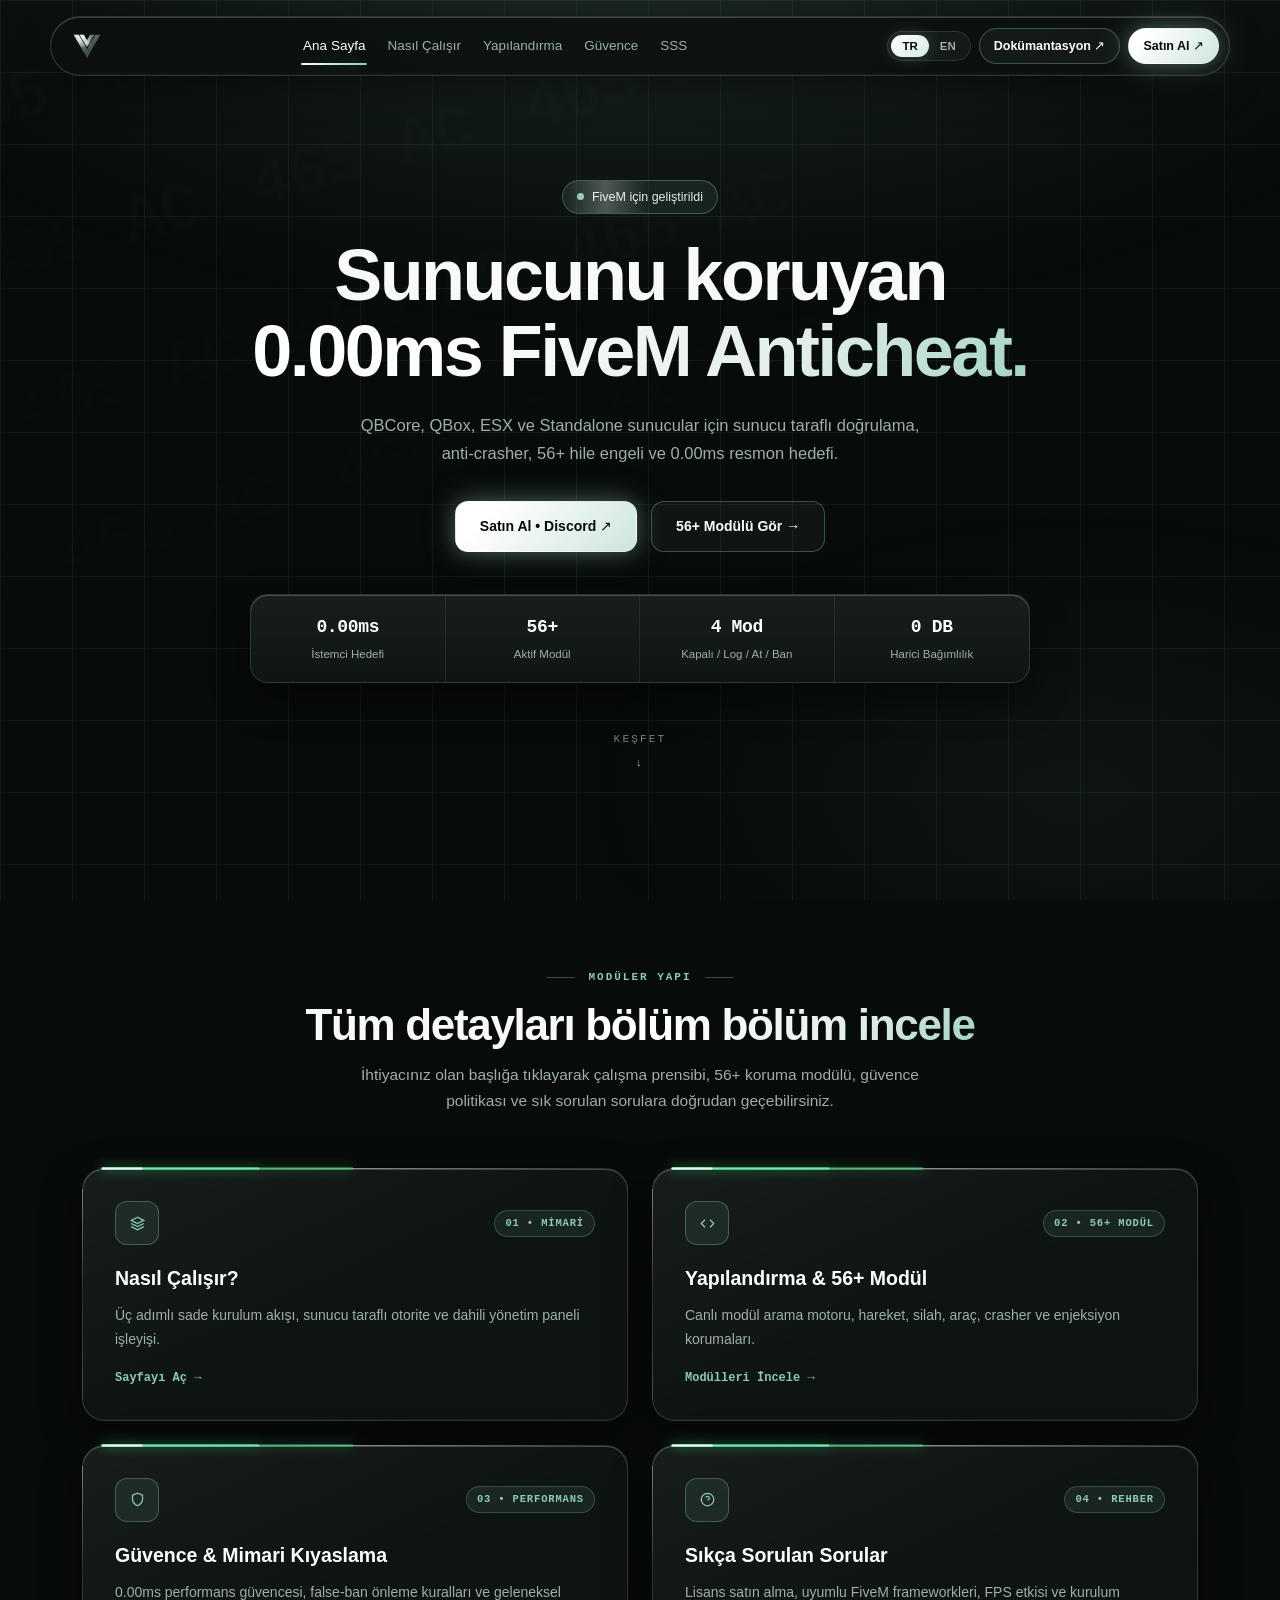
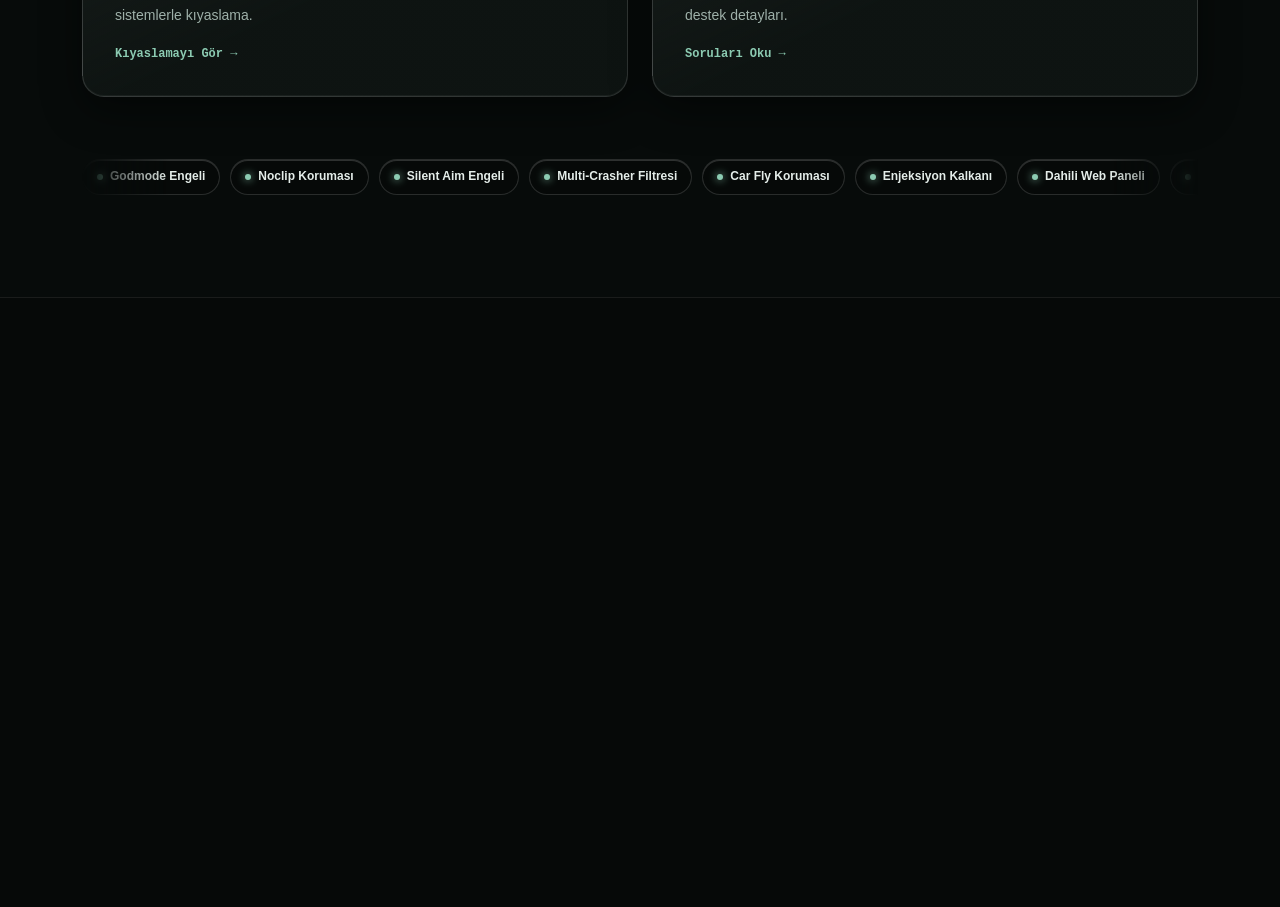
==== commit 838a5ebb: "Maximize SEO and AI search visibility (reciprocal hreflang, SearchAction, ItemList, image sitemap, l" ====
--- a/website/index.html
+++ b/website/index.html
@@ -4,8 +4,12 @@
   <meta charset="UTF-8">
   <meta name="viewport" content="width=device-width, initial-scale=1.0">
   <meta name="google" content="notranslate">
-  <title>465 AC | FiveM Anticheat & Sunucu Güvenliği</title>
-  <meta name="description" content="0.00ms resmon hedefli FiveM anticheat ve anti-cheat sistemi. QBCore & ESX uyumlu 56+ hile koruması, anti-crasher ve dahili web yönetim panelini keşfet.">
+  <title>465 AC — 0.00ms FiveM Anticheat & Hile Koruma Sistemi</title>
+  <meta name="description" content="QBCore, QBox ve ESX sunucular için 0.00ms resmon hedefli FiveM anticheat sistemi. 56+ hile koruması, anti-crasher filtresi ve dahili web yönetim paneli.">
+  <meta name="keywords" content="fivem anticheat, fivem anti cheat, 0.00ms anticheat, qbcore anticheat, qbox anticheat, esx anticheat, fivem hile koruma, fivem anti crasher, 465 ac">
+  <meta name="author" content="465 AC">
+  <meta name="application-name" content="465 AC">
+  <meta name="referrer" content="strict-origin-when-cross-origin">
   <meta name="robots" content="index, follow, max-image-preview:large, max-snippet:-1">
   <meta name="theme-color" content="#8ccbb2">
   <link rel="canonical" href="https://www.465.lol/">
@@ -13,6 +17,7 @@
   <link rel="alternate" hreflang="en" href="https://www.465.lol/en">
   <link rel="alternate" hreflang="x-default" href="https://www.465.lol/en">
   <link rel="alternate" type="application/rss+xml" title="465 AC Feed" href="https://www.465.lol/feed.xml">
+  <link rel="alternate" type="text/plain" title="465 AC LLM Context" href="https://www.465.lol/llms.txt">
   <link rel="icon" type="image/svg+xml" href="assets/logo.svg">
   <link rel="icon" type="image/png" sizes="531x465" href="assets/logo-465.png">
   <link rel="apple-touch-icon" href="assets/logo-465.png">
@@ -22,28 +27,29 @@
 
   <meta property="og:type" content="website">
   <meta property="og:site_name" content="465 AC">
-  <meta property="og:title" content="465 AC | FiveM Anticheat & Sunucu Güvenliği">
-  <meta property="og:description" content="0.00ms resmon hedefli FiveM anticheat ve anti-cheat sistemi. QBCore & ESX uyumlu 56+ hile koruması, anti-crasher ve dahili web yönetim panelini keşfet.">
+  <meta property="og:title" content="465 AC — 0.00ms FiveM Anticheat & Hile Koruma Sistemi">
+  <meta property="og:description" content="QBCore, QBox ve ESX sunucular için 0.00ms resmon hedefli FiveM anticheat sistemi. 56+ hile koruması, anti-crasher filtresi ve dahili web yönetim paneli.">
   <meta property="og:url" content="https://www.465.lol/">
+  <meta property="og:updated_time" content="2026-11-21T16:25:00+03:00">
   <meta property="og:image" content="https://www.465.lol/assets/og-banner.png">
   <meta property="og:image:type" content="image/png">
   <meta property="og:image:width" content="1200">
   <meta property="og:image:height" content="630">
-  <meta property="og:image:alt" content="465 AC — FiveM Anti-Cheat">
+  <meta property="og:image:alt" content="465 AC — 0.00ms FiveM Anticheat">
   <meta property="og:locale" content="tr_TR">
   <meta property="og:locale:alternate" content="en_US">
 
   <meta name="twitter:card" content="summary_large_image">
-  <meta name="twitter:title" content="465 AC | FiveM Anticheat & Sunucu Güvenliği">
-  <meta name="twitter:description" content="0.00ms resmon hedefli FiveM anticheat ve anti-cheat sistemi. QBCore & ESX uyumlu 56+ hile koruması, anti-crasher ve dahili web yönetim panelini keşfet.">
+  <meta name="twitter:title" content="465 AC — 0.00ms FiveM Anticheat & Hile Koruma Sistemi">
+  <meta name="twitter:description" content="QBCore, QBox ve ESX sunucular için 0.00ms resmon hedefli FiveM anticheat sistemi. 56+ hile koruması, anti-crasher filtresi ve dahili web yönetim paneli.">
   <meta name="twitter:image" content="https://www.465.lol/assets/og-banner.png">
   <meta name="twitter:image:alt" content="465 AC — FiveM Anti-Cheat">
 
-  <link rel="preload" as="style" href="assets/app.v25.min.css">
+  <link rel="preload" as="style" href="assets/app.v26.min.css">
   
-  <link rel="stylesheet" href="assets/app.v25.min.css">
-
-  <script type="application/ld+json">{"@context":"https://schema.org","@graph":[{"@type":"Organization","@id":"https://www.465.lol/#organization","name":"465 AC","alternateName":["465 Anticheat","465 Anti-Cheat"],"url":"https://www.465.lol/","logo":{"@type":"ImageObject","url":"https://www.465.lol/assets/logo-465.png","width":531,"height":465},"image":"https://www.465.lol/assets/og-banner.png","sameAs":["https://discord.gg/YYNvMMJZTm"],"description":"FiveM sunucuları için 0.00ms resmon hedefli sunucu taraflı anticheat ve dahili web yönetim altyapısı."},{"@type":"WebSite","name":"465 AC — FiveM Anticheat","url":"https://www.465.lol/","inLanguage":["tr-TR","en-US"],"publisher":{"@id":"https://www.465.lol/#organization"}},{"@type":"SoftwareApplication","name":"465 AC FiveM Anticheat","alternateName":"465 AC FiveM Anti-Cheat","applicationCategory":"SecurityApplication","operatingSystem":"FiveM (Windows / Linux)","softwareVersion":"4.2","inLanguage":"tr","url":"https://www.465.lol/","image":"https://www.465.lol/assets/og-banner.png","screenshot":"https://www.465.lol/assets/og-banner.png","author":{"@id":"https://www.465.lol/#organization"},"publisher":{"@id":"https://www.465.lol/#organization"},"description":"0.00ms resmon hedefli, sunucu taraflı savaş doğrulama, anti-noclip, anti-aimbot, multi-crasher filtresi ve dahili web paneline sahip FiveM anticheat sistemi.","featureList":["0.00ms resmon performans hedefi","56+ aktif FiveM anticheat koruma modülü","Sunucu taraflı hareket, silah ve araç doğrulama","Multi-Crasher, entity spam ve partikül saldırı filtresi","Çok katmanlı bütünlük ve enjeksiyon kalkanı","Dahili web yönetim paneli","QBCore, QBox, ESX ve Standalone uyumluluğu"]},{"@type":"BreadcrumbList","itemListElement":[{"@type":"ListItem","position":1,"name":"Ana Sayfa","item":"https://www.465.lol/"},{"@type":"ListItem","position":2,"name":"Nasıl Çalışır","item":"https://www.465.lol/nasil-calisir"},{"@type":"ListItem","position":3,"name":"Yapılandırma","item":"https://www.465.lol/yapilandirma"},{"@type":"ListItem","position":4,"name":"Güvence","item":"https://www.465.lol/guvence"},{"@type":"ListItem","position":5,"name":"SSS","item":"https://www.465.lol/sss"},{"@type":"ListItem","position":6,"name":"Dokümantasyon","item":"https://www.465.lol/docs"}]}]}</script>
+  <link rel="stylesheet" href="assets/app.v26.min.css">
+
+  <script type="application/ld+json">{"@context":"https://schema.org","@graph":[{"@type":"Organization","@id":"https://www.465.lol/#organization","name":"465 AC","alternateName":["465 Anticheat","465 Anti-Cheat","465 FiveM Anticheat"],"url":"https://www.465.lol/","logo":{"@type":"ImageObject","url":"https://www.465.lol/assets/logo-465.png","width":531,"height":465},"image":"https://www.465.lol/assets/og-banner.png","sameAs":["https://discord.gg/YYNvMMJZTm"],"knowsAbout":["FiveM Anticheat","FiveM Server Security","Anti-Crasher","QBCore","QBox","ESX"],"contactPoint":[{"@type":"ContactPoint","contactType":"customer support","url":"https://discord.gg/YYNvMMJZTm","availableLanguage":["Turkish","English"]}],"description":"FiveM QBCore, QBox, ESX ve Standalone sunucular için 0.00ms resmon hedefli sunucu taraflı anticheat ve dahili web yönetim altyapısı."},{"@type":"WebSite","name":"465 AC — FiveM Anticheat","url":"https://www.465.lol/","inLanguage":["tr-TR","en-US"],"publisher":{"@id":"https://www.465.lol/#organization"},"potentialAction":{"@type":"SearchAction","target":{"@type":"EntryPoint","urlTemplate":"https://www.465.lol/yapilandirma?q={search_term_string}"},"query-input":"required name=search_term_string"}},{"@type":"SoftwareApplication","name":"465 AC FiveM Anticheat","alternateName":"465 AC FiveM Anti-Cheat","applicationCategory":"SecurityApplication","operatingSystem":"Windows, Linux","softwareRequirements":"FiveM","isAccessibleForFree":false,"softwareVersion":"4.2","inLanguage":"tr","url":"https://www.465.lol/","image":"https://www.465.lol/assets/og-banner.png","screenshot":"https://www.465.lol/assets/og-banner.png","keywords":"FiveM Anticheat, FiveM Anti-Cheat, 0.00ms Resmon, QBCore Anticheat, QBox Anticheat, ESX Anticheat, FiveM Anti-Crasher, Hile Koruma","author":{"@id":"https://www.465.lol/#organization"},"publisher":{"@id":"https://www.465.lol/#organization"},"description":"QBCore, QBox ve ESX sunucular için 0.00ms resmon hedefli, sunucu taraflı doğrulama, anti-noclip, anti-aimbot, multi-crasher filtresi ve dahili web paneline sahip FiveM anticheat sistemi.","featureList":["0.00ms resmon performans hedefi","56+ aktif FiveM anticheat koruma modülü","Sunucu taraflı hareket, silah ve araç doğrulama","Multi-Crasher, entity spam ve partikül saldırı filtresi","Çok katmanlı bütünlük ve enjeksiyon kalkanı","Dahili web yönetim paneli","QBCore, QBox, ESX ve Standalone uyumluluğu"]},{"@type":"ItemList","name":"465 AC Bölümleri","itemListElement":[{"@type":"ListItem","position":1,"name":"Nasıl Çalışır?","url":"https://www.465.lol/nasil-calisir"},{"@type":"ListItem","position":2,"name":"Yapılandırma & 56+ Modül","url":"https://www.465.lol/yapilandirma"},{"@type":"ListItem","position":3,"name":"Güvence & Kıyaslama","url":"https://www.465.lol/guvence"},{"@type":"ListItem","position":4,"name":"Sıkça Sorulan Sorular","url":"https://www.465.lol/sss"},{"@type":"ListItem","position":5,"name":"Kurulum & Dokümantasyon","url":"https://www.465.lol/docs"}]},{"@type":"BreadcrumbList","itemListElement":[{"@type":"ListItem","position":1,"name":"Ana Sayfa","item":"https://www.465.lol/"}]}]}</script>
   <script type="speculationrules">{"prefetch":[{"source":"document","where":{"and":[{"href_matches":"/*"},{"not":{"href_matches":"/*.xml"}}]},"eagerness":"moderate"}]}</script>
 </head>
 <body>
@@ -76,7 +82,7 @@
     </div>
     <div class="hero-badge hero-anim-1"><span class="hero-badge-dot"></span><span>FiveM için geliştirildi</span></div>
     <h1 class="hero-anim-2"><span>Sunucunu koruyan</span><br><span class="silver-grad">0.00ms FiveM Anticheat.</span></h1>
-    <p class="hero-sub hero-anim-3">Sunucu taraflı doğrulama, anti-crasher, 56+ hile engeli ve 0.00ms resmon hedefiyle kesintisiz FiveM anti-cheat koruması.</p>
+    <p class="hero-sub hero-anim-3">QBCore, QBox, ESX ve Standalone sunucular için sunucu taraflı doğrulama, anti-crasher, 56+ hile engeli ve 0.00ms resmon hedefi.</p>
     <div class="hero-cta hero-anim-4">
       <a href="https://discord.gg/YYNvMMJZTm" target="_blank" rel="noopener noreferrer" class="btn btn-white btn-lg">Satın Al • Discord ↗</a>
       <a href="/yapilandirma" class="btn btn-dark btn-lg">56+ Modülü Gör →</a>
@@ -236,13 +242,14 @@
             <a href="/en">English</a>
             <a href="/sitemap.xml">Sitemap</a>
             <a href="/feed.xml">RSS</a>
+            <a href="/llms.txt">LLMs</a>
           </div>
           <span class="dmca-badge">✓ PROTECTED BY WWW.465.LOL</span>
         </div>
       </div>
     </div>
   </footer>
-  <script src="assets/app.v25.min.js" defer></script>
+  <script src="assets/app.v26.min.js" defer></script>
   <script>window.dataLayer=window.dataLayer||[];function gtag(){dataLayer.push(arguments);}gtag('js',new Date());</script>
 </body>
 </html>
--- a/website/assets/app.v26.min.css
+++ b/website/assets/app.v26.min.css
@@ -0,0 +1 @@
+:root{--bg:#070b0a;--bg-elevated:#0c1210;--surface:#0e1513;--border:rgba(255,255,255,0.11);--border-strong:rgba(140,203,178,0.34);--text:#f7faf8;--text-soft:#e4ede9;--text-muted:#9eb0a9;--text-dim:#74857e;--accent:#5e8f7d;--accent-bright:#8ccbb2;--accent-soft:rgba(94,143,125,0.14);--accent-glow:rgba(140,203,178,0.26);--white-glow:0 0 34px rgba(140,203,178,0.28),0 0 18px rgba(255,255,255,0.18);--gold:#f5c518;--sky:#7dd3fc;--amber:#fcd34d;--radius-md:14px;--radius-lg:20px;--radius-xl:24px;--radius-pill:999px;--font-sans:"Inter",-apple-system,BlinkMacSystemFont,"Segoe UI",Roboto,sans-serif;--font-mono:"JetBrains Mono",ui-monospace,SFMono-Regular,Menlo,Monaco,Consolas,monospace}*,*::before,*::after{box-sizing:border-box}html{scroll-behavior:smooth;scroll-padding-top:96px;background:#070b0a;color:var(--text);font-family:var(--font-sans) !important;font-synthesis:none;-webkit-text-size-adjust:100%;text-size-adjust:100%;line-height:1.6;-webkit-font-smoothing:antialiased}body{margin:0;min-height:100vh;background-color:transparent;color:var(--text);font-family:var(--font-sans) !important;-webkit-user-select:none;user-select:none;-webkit-touch-callout:none;overflow-x:hidden}main,footer{position:relative;z-index:1}a{color:inherit;text-decoration:none}button,input{font-family:inherit !important}input,textarea{-webkit-user-select:text;user-select:text}img{-webkit-user-drag:none;user-drag:none;pointer-events:none}code,pre,kbd,.ide-code,.ide-code span,.ide-tab,.ide-statusbar,.ide-statusbar span,.eyebrow,.scroll-cue,.faq-plus,.pill-action,.footer h4,.dmca-badge,.hero-wm-row span,.footer-brand-tag,.footer-status,.footer-status span,.footer-kv-val,.footer-legal-links,.footer-legal-links a{font-family:var(--font-mono) !important}:focus-visible{outline:2px solid var(--accent-bright);outline-offset:2px}@keyframes gridColorCycle{0%,100%{opacity:0.14}50%{opacity:0.55}}.bg-grid{position:fixed;inset:0;pointer-events:none;z-index:0;overflow:hidden;contain:strict;background-color:#070b0a;background-image:linear-gradient(to right,rgba(255,255,255,0.024) 1px,transparent 1px),linear-gradient(to bottom,rgba(255,255,255,0.024) 1px,transparent 1px);background-size:72px 72px,72px 72px}.bg-grid::before{content:"";position:absolute;inset:0;background-image:linear-gradient(to right,rgba(140,203,178,0.045) 1px,transparent 1px),linear-gradient(to bottom,rgba(140,203,178,0.045) 1px,transparent 1px);background-size:72px 72px,72px 72px;animation:gridColorCycle 16s ease-in-out infinite;will-change:opacity}.bg-grid::after{content:"";position:absolute;inset:0;background:radial-gradient(ellipse 90% 58% at 50% -6%,rgba(140,203,178,0.16),rgba(140,203,178,0.045) 48%,transparent 74%),radial-gradient(ellipse 55% 45% at 84% 88%,rgba(94,143,125,0.08),transparent 70%)}.container{width:100%;max-width:1180px;margin:0 auto;padding:0 32px}.navbar-wrap{position:sticky;top:16px;z-index:100;padding:0 24px;pointer-events:none}.navbar-pill{pointer-events:auto;max-width:1180px;margin:0 auto;height:60px;padding:0 10px 0 20px;border-radius:var(--radius-pill);background:rgba(11,16,14,0.82);backdrop-filter:blur(18px);-webkit-backdrop-filter:blur(18px);border:1px solid rgba(255,255,255,0.15);box-shadow:0 14px 40px -10px rgba(0,0,0,0.56),inset 0 1px 0 rgba(255,255,255,0.2),inset 0 -1px 0 rgba(255,255,255,0.05);display:flex;align-items:center;justify-content:space-between;gap:16px}.brand{display:inline-flex;align-items:center;gap:9px;font-size:15.5px;font-weight:700;letter-spacing:-0.02em;white-space:nowrap}.brand-sub{color:var(--text-muted);font-weight:500}.nav-links{display:flex;align-items:center;gap:18px}.nav-links a{position:relative;font-size:13.5px;font-weight:500;color:var(--text-muted);padding:8px 2px;white-space:nowrap;transition:color 0.16s ease}.nav-links a:hover,.nav-links a.active{color:#fff}.nav-links a.active::after{content:"";position:absolute;left:0;right:0;bottom:0;height:2px;border-radius:2px;background:linear-gradient(90deg,#ffffff,var(--accent-bright));box-shadow:0 0 12px var(--accent-glow)}.nav-actions{display:flex;align-items:center;gap:8px}.lang-switch{display:inline-flex;align-items:center;padding:3px;border-radius:var(--radius-pill);background:rgba(255,255,255,0.04);border:1px solid var(--border)}.lang-switch button{border:0;background:transparent;color:var(--text-muted);font-size:11.5px;font-weight:700;padding:5px 11px;border-radius:var(--radius-pill);cursor:pointer;transition:all 0.16s ease}.lang-switch button.active{background:linear-gradient(135deg,#ffffff,#d7eae3);color:#070908;box-shadow:0 0 16px var(--accent-glow)}.mobile-toggle{display:none;background:rgba(255,255,255,0.05);border:1px solid var(--border);color:#fff;width:36px;height:36px;border-radius:50%;place-items:center;cursor:pointer}.scroll-top-btn{position:fixed;right:22px;bottom:22px;z-index:90;width:44px;height:44px;border-radius:50%;background:rgba(11,14,13,0.92);border:1px solid var(--border-strong);color:#fff;display:grid;place-items:center;cursor:pointer;opacity:0;pointer-events:none;transform:translateY(10px);transition:all 0.22s cubic-bezier(0.22,1,0.36,1)}.scroll-top-btn.visible{opacity:1;pointer-events:auto;transform:translateY(0)}.scroll-top-btn:hover{background:linear-gradient(135deg,#ffffff,var(--accent-bright));color:#070908;box-shadow:var(--white-glow)}.btn{position:relative;overflow:hidden;display:inline-flex;align-items:center;justify-content:center;gap:8px;font-size:13.5px;font-weight:600;padding:10px 18px;border-radius:12px;border:1px solid transparent;cursor:pointer;transition:transform 0.2s cubic-bezier(0.22,1,0.36,1),box-shadow 0.2s ease,background 0.2s ease,border-color 0.2s ease;white-space:nowrap}.btn-lg{padding:13px 24px;font-size:14px;border-radius:13px}.btn-sm{padding:7px 14px;font-size:12.5px;border-radius:var(--radius-pill)}.btn-white{background:linear-gradient(135deg,#ffffff 20%,#cce5dc 100%);color:#070908;box-shadow:var(--white-glow)}.btn-white::after{content:"";position:absolute;inset:0;transform:translateX(-110%) skewX(-20deg);background:linear-gradient(90deg,transparent,rgba(255,255,255,0.65),transparent);transition:transform 0.55s ease}.btn-white:hover::after{transform:translateX(110%) skewX(-20deg)}.btn-white:hover{transform:translateY(-2px);box-shadow:0 0 44px rgba(140,203,178,0.42)}.btn-dark{background:rgba(255,255,255,0.04);border-color:var(--border-strong);color:#fff}.btn-dark:hover{background:var(--accent-soft);border-color:var(--accent-bright);transform:translateY(-1px)}@keyframes heroFadeUp{from{opacity:0.92;transform:translateY(8px)}to{opacity:1;transform:translateY(0)}}.hero-anim-1{animation:heroFadeUp 0.28s cubic-bezier(0.22,1,0.36,1) both}.hero-anim-2{animation:none}.hero-anim-3{animation:heroFadeUp 0.32s 0.04s cubic-bezier(0.22,1,0.36,1) both}.hero-anim-4{animation:heroFadeUp 0.34s 0.08s cubic-bezier(0.22,1,0.36,1) both}.hero-anim-5{animation:heroFadeUp 0.36s 0.12s cubic-bezier(0.22,1,0.36,1) both}[data-reveal]{opacity:0;transform:translateY(22px) scale(0.988);transition:opacity 0.65s cubic-bezier(0.22,1,0.36,1),transform 0.65s cubic-bezier(0.22,1,0.36,1)}[data-reveal].is-visible{opacity:1;transform:translateY(0) scale(1)}.hero{position:relative;min-height:calc(100vh - 96px);display:flex;flex-direction:column;justify-content:center;align-items:center;text-align:center;padding:84px 24px 56px;overflow:hidden}.hero-watermark{position:absolute;inset:-40%;pointer-events:none;z-index:-1;transform:rotate(-16deg);display:flex;flex-direction:column;gap:42px;opacity:0.016;user-select:none}.hero-wm-row{display:flex;gap:56px;white-space:nowrap;font-size:68px;font-weight:900;letter-spacing:-0.04em;color:var(--accent-bright)}.hero-wm-row span{font-family:var(--font-mono)}@keyframes badgeSweep{0%,70%{transform:translateX(-120%) skewX(-20deg)}100%{transform:translateX(240%) skewX(-20deg)}}.hero-badge{position:relative;overflow:hidden;display:inline-flex;align-items:center;gap:8px;padding:6px 14px;border-radius:var(--radius-pill);background:var(--accent-soft);border:1px solid var(--border-strong);font-size:12.5px;color:var(--text-soft);margin-bottom:24px}.hero-badge::after{content:"";position:absolute;inset:0;width:55%;background:linear-gradient(90deg,transparent,rgba(255,255,255,0.24),transparent);animation:badgeSweep 5.5s ease-in-out infinite;pointer-events:none}@keyframes pulseDot{0%,100%{box-shadow:0 0 8px var(--accent-bright);transform:scale(1)}50%{box-shadow:0 0 20px var(--accent-bright);transform:scale(1.28)}}.hero-badge-dot{width:7px;height:7px;border-radius:50%;background:var(--accent-bright);animation:pulseDot 2.4s ease-in-out infinite}.hero h1{font-size:clamp(38px,6vw,72px);line-height:1.05;letter-spacing:-0.035em;font-weight:800;margin:0 0 22px;max-width:920px}@keyframes titleShine{0%,100%{background-position:0% 50%}50%{background-position:100% 50%}}.silver-grad{background:linear-gradient(115deg,#ffffff 10%,#e4eeea 32%,#8ccbb2 52%,#ffffff 74%,#5e8f7d 100%);background-size:220% 100%;-webkit-background-clip:text;background-clip:text;color:transparent;animation:titleShine 9s ease-in-out infinite}.hero-sub{max-width:580px;font-size:16.5px;line-height:1.7;color:var(--text-muted);margin:0 auto 34px}.hero-cta{display:flex;flex-wrap:wrap;justify-content:center;gap:14px;margin-bottom:0}.scroll-progress{position:fixed;top:0;left:0;right:0;height:2px;z-index:250;background:linear-gradient(90deg,#ffffff,var(--accent-bright),var(--accent));transform-origin:0 50%;transform:scaleX(var(--p,0));box-shadow:0 0 12px var(--accent-glow);pointer-events:none}@keyframes cueBounce{0%,100%{transform:translateY(0)}50%{transform:translateY(4px)}}.scroll-cue{margin-top:48px;font-family:var(--font-mono);font-size:11px;letter-spacing:0.2em;color:var(--text-dim);display:inline-flex;flex-direction:column;align-items:center;gap:6px;transition:color 0.18s}.scroll-cue span:last-child{animation:cueBounce 2s ease-in-out infinite;color:var(--accent-bright)}.scroll-cue:hover{color:#fff}.hero-telemetry{margin-top:42px;display:grid;grid-template-columns:repeat(4,minmax(0,1fr));width:100%;max-width:780px;border-radius:18px;background:linear-gradient(180deg,rgba(255,255,255,0.04),rgba(14,21,19,0.94)),#0e1513;border:1px solid rgba(255,255,255,0.13);box-shadow:0 16px 38px rgba(0,0,0,0.42),inset 0 1px 0 rgba(255,255,255,0.22);overflow:hidden}.ht-item{padding:18px 20px;display:flex;flex-direction:column;align-items:center;gap:4px;border-right:1px solid rgba(255,255,255,0.08)}.ht-item:last-child{border-right:0}.ht-val{font-family:var(--font-mono);font-size:18px;font-weight:800;font-variant-numeric:tabular-nums;color:#fff;letter-spacing:-0.02em}.ht-lbl{font-size:11.5px;color:var(--text-muted);white-space:nowrap}.section{padding:96px 0;position:relative}.section+.section{content-visibility:auto;contain-intrinsic-size:auto 440px}.section-head{text-align:center;max-width:720px;margin:0 auto 54px}.eyebrow{display:inline-flex;align-items:center;gap:14px;font-family:var(--font-mono);font-size:11px;font-weight:700;letter-spacing:0.18em;text-transform:uppercase;color:var(--accent-bright);margin-bottom:14px}.eyebrow::before,.eyebrow::after{content:"";width:28px;height:1px;background:rgba(140,203,178,0.35)}.eyebrow.left::before{display:none}.section-head h2,.section-title-left{font-size:clamp(28px,4.2vw,44px);line-height:1.12;letter-spacing:-0.03em;font-weight:800;margin:0 0 12px}.card{position:relative;overflow:hidden;background:linear-gradient(155deg,rgba(255,255,255,0.038) 0%,rgba(14,20,18,0.98) 54%),#0e1412;border:1px solid rgba(255,255,255,0.12);border-radius:22px;box-shadow:0 14px 38px rgba(0,0,0,0.44),inset 0 1px 0 rgba(255,255,255,0.2),inset 0 -1px 0 rgba(255,255,255,0.04);transition:border-color 0.22s ease,transform 0.22s cubic-bezier(0.22,1,0.36,1),box-shadow 0.22s ease}.card::before{content:"";position:absolute;top:0;left:0;right:0;height:1px;background:linear-gradient(90deg,transparent,rgba(255,255,255,0.42),transparent);pointer-events:none;z-index:2}.card::after{content:"";position:absolute;top:0;left:0;width:1px;height:100%;background:linear-gradient(180deg,rgba(255,255,255,0.34),transparent,rgba(255,255,255,0.12));pointer-events:none;z-index:2}.card:hover{border-color:rgba(140,203,178,0.32);transform:translateY(-2px);box-shadow:0 16px 42px rgba(0,0,0,0.72),inset 0 1px 0 rgba(255,255,255,0.28),inset 0 -1px 0 rgba(255,255,255,0.08)}.grid-3{display:grid;grid-template-columns:repeat(3,minmax(0,1fr));gap:24px}.grid-2{display:grid;grid-template-columns:repeat(2,minmax(0,1fr));gap:24px}.grid-4{display:grid;grid-template-columns:repeat(4,minmax(0,1fr));gap:16px}.tag-row{display:flex;flex-wrap:wrap;gap:6px;margin-bottom:10px}.fw-tag{font-size:11px;font-weight:500;padding:2px 9px;border-radius:6px;background:var(--accent-soft);border:1px solid rgba(140,203,178,0.2);color:var(--text-soft)}@keyframes timelineTravel{0%{top:10px;opacity:0}12%{opacity:1}88%{opacity:1}100%{top:calc(100% - 14px);opacity:0}}@keyframes dotPing{0%,100%{box-shadow:0 0 14px var(--accent-glow),0 0 0 0 rgba(140,203,178,0.35)}60%{box-shadow:0 0 22px var(--accent-glow),0 0 0 9px rgba(140,203,178,0)}}.how-grid{display:grid;grid-template-columns:1.1fr 0.9fr;gap:48px;align-items:center}.timeline{position:relative;padding-left:34px;display:flex;flex-direction:column;gap:44px}.timeline::before{content:"";position:absolute;left:7px;top:10px;bottom:10px;width:1px;background:linear-gradient(180deg,var(--accent-bright),rgba(94,143,125,0.14))}.timeline::after{content:"";position:absolute;left:5px;width:5px;height:22px;border-radius:99px;background:linear-gradient(180deg,#ffffff,var(--accent-bright));box-shadow:0 0 14px var(--accent-bright);animation:timelineTravel 4.2s ease-in-out infinite;pointer-events:none}.tl-step{position:relative}.tl-dot{position:absolute;left:-34px;top:32px;width:15px;height:15px;border-radius:50%;background:var(--accent-bright);animation:dotPing 2.8s ease-in-out infinite;border:3px solid var(--bg)}.tl-num{position:absolute;left:0;top:-14px;font-size:64px;font-weight:900;line-height:1;color:transparent;-webkit-text-stroke:1px rgba(140,203,178,0.22);pointer-events:none;user-select:none}.tl-step h3{position:relative;margin:18px 0 8px;font-size:21px;font-weight:700}.tl-step p{margin:0 0 12px;font-size:13.5px;color:var(--text-muted)}@keyframes floatLogo{0%,100%{transform:perspective(900px) rotateX(var(--rx,0deg)) rotateY(var(--ry,0deg)) translateY(0px)}50%{transform:perspective(900px) rotateX(var(--rx,0deg)) rotateY(var(--ry,0deg)) translateY(-14px)}}@keyframes orbitSpin{from{transform:rotate(0deg)}to{transform:rotate(360deg)}}@keyframes orbitSpinRev{from{transform:rotate(360deg)}to{transform:rotate(0deg)}}@keyframes haloBreathe{0%,100%{transform:scale(0.95);opacity:0.72}50%{transform:scale(1.08);opacity:1}}.chrome-stage{display:grid;place-items:center;min-height:390px;position:relative;perspective:1000px}.chrome-halo{position:absolute;width:360px;height:360px;border-radius:50%;background:radial-gradient(circle,rgba(94,143,125,0.24) 0%,rgba(255,255,255,0.06) 38%,transparent 70%);animation:haloBreathe 6.5s ease-in-out infinite;pointer-events:none}.orbit-ring{position:absolute;width:350px;height:350px;border-radius:50%;border:1px dashed rgba(140,203,178,0.22);animation:orbitSpin 28s linear infinite;pointer-events:none}.orbit-ring::before{content:"";position:absolute;top:-3px;left:50%;width:6px;height:6px;border-radius:50%;background:#ffffff;box-shadow:0 0 12px var(--accent-bright);transform:translateX(-50%)}.orbit-ring-inner{position:absolute;width:274px;height:274px;border-radius:50%;border:1px solid rgba(255,255,255,0.08);border-top-color:rgba(140,203,178,0.45);animation:orbitSpinRev 18s linear infinite;pointer-events:none}.logo-float{position:relative;width:310px;height:auto;display:grid;place-items:center;background:transparent;border:0;box-shadow:none;animation:floatLogo 5.8s ease-in-out infinite;transition:transform 0.22s ease-out;will-change:transform}.logo-float img{width:100%;height:auto;display:block;filter:drop-shadow(0 26px 42px rgba(0,0,0,0.92)) drop-shadow(0 0 34px rgba(140,203,178,0.28))}.grid-3 .card:nth-child(2)[data-reveal]{transition-delay:0.08s}.grid-3 .card:nth-child(3)[data-reveal]{transition-delay:0.16s}.tl-step:nth-child(2){transition-delay:0.08s}.tl-step:nth-child(3){transition-delay:0.16s}.config-grid{display:grid;grid-template-columns:0.9fr 1.1fr;gap:44px;align-items:center}.check-list{list-style:none;padding:0;margin:22px 0 0;display:flex;flex-direction:column;gap:12px;font-size:13.5px;color:var(--text-soft)}.check-list li{display:flex;align-items:center;gap:10px}.check-list li svg{color:var(--accent-bright);flex-shrink:0}.ide-window{background:#050706;border:1px solid rgba(255,255,255,0.16);border-radius:20px;overflow:hidden;box-shadow:0 24px 60px -12px rgba(0,0,0,0.8),inset 0 1px 0 rgba(255,255,255,0.22),inset 0 -1px 0 rgba(255,255,255,0.05)}.ide-titlebar{display:flex;align-items:center;justify-content:space-between;background:rgba(255,255,255,0.025);border-bottom:1px solid var(--border);padding:0 14px;height:42px}.ide-dots{display:flex;gap:7px;margin-right:12px}.ide-dots span{width:10px;height:10px;border-radius:50%;background:rgba(140,203,178,0.22)}.ide-tabs{display:flex;height:100%}.ide-tab{border:0;background:transparent;color:var(--text-dim);font-family:var(--font-mono);font-size:12px;padding:0 16px;height:100%;cursor:pointer;border-right:1px solid var(--border);transition:color 0.16s ease,background 0.16s ease}.ide-tab.active{background:var(--accent-soft);color:#fff;box-shadow:inset 0 2px 0 var(--accent-bright)}.ide-code{padding:18px 20px;font-family:var(--font-mono);font-size:12.5px;line-height:1.68;overflow-x:auto;margin:0;color:#d5deda}.ide-code .ln{display:inline-block;width:26px;color:#43504c;user-select:none}.ide-code .cm{color:#677771;font-style:italic}.ide-code .kw{color:#ffffff;font-weight:700}.ide-code .str{color:var(--accent-bright)}.ide-statusbar{display:flex;align-items:center;justify-content:space-between;padding:8px 16px;border-top:1px solid var(--border);font-family:var(--font-mono);font-size:11px;color:var(--text-dim)}.ide-statusbar span:first-child{color:var(--accent-bright)}.review-card{padding:28px;display:flex;flex-direction:column;justify-content:space-between;gap:16px}.stars{color:var(--gold);font-size:13px;letter-spacing:2px}.review-meta{display:flex;align-items:center;gap:11px}.avatar-circle{width:38px;height:38px;border-radius:50%;background:var(--accent-soft);border:1px solid var(--border-strong);color:var(--accent-bright);display:grid;place-items:center;font-weight:700;font-size:13px}.guarantee-card{padding:30px}.sq-icon{width:44px;height:44px;border-radius:12px;background:var(--accent-soft);border:1px solid var(--border-strong);display:grid;place-items:center;color:var(--accent-bright);margin-bottom:16px}.faq-list{max-width:820px;margin:0 auto;display:flex;flex-direction:column;gap:12px}.faq-item{border:1px solid rgba(255,255,255,0.15);border-radius:20px;background:#050706;box-shadow:0 10px 30px rgba(0,0,0,0.58),inset 0 1px 0 rgba(255,255,255,0.2),inset 0 -1px 0 rgba(255,255,255,0.04);overflow:hidden;transition:border-color 0.2s ease,box-shadow 0.2s ease}.faq-item.open{border-color:var(--border-strong)}.faq-q{width:100%;border:0;background:transparent;color:#fff;padding:18px 22px;text-align:left;font-size:15px;font-weight:600;display:flex;align-items:center;justify-content:space-between;gap:12px;cursor:pointer}.faq-plus{font-family:var(--font-mono);font-size:18px;color:var(--accent-bright);transition:transform 0.22s ease}.faq-item.open .faq-plus{transform:rotate(45deg);color:#fff}.faq-a{max-height:0;overflow:hidden;padding:0 22px;font-size:13.5px;color:var(--text-muted);transition:max-height 0.28s cubic-bezier(0.22,1,0.36,1),padding 0.25s ease}.faq-item.open .faq-a{max-height:360px;padding-bottom:18px}.pill-action{font-family:var(--font-mono);font-size:10px;font-weight:700;padding:3px 9px;border-radius:999px;text-transform:uppercase;border:1px solid var(--border);white-space:nowrap;flex-shrink:0}.pill-ban{background:linear-gradient(135deg,#ffffff,var(--accent-bright));color:#070908;border-color:transparent}.pill-kick{background:rgba(252,211,77,0.16);color:var(--amber);border-color:rgba(252,211,77,0.35)}.pill-log{background:rgba(125,211,252,0.14);color:var(--sky);border-color:rgba(125,211,252,0.3)}.pill-off{background:rgba(255,255,255,0.05);color:var(--text-dim)}.table-wrap{overflow-x:auto;border:1px solid var(--border);border-radius:var(--radius-md)}table{width:100%;border-collapse:collapse;font-size:13px}th,td{text-align:left;padding:11px 14px;border-bottom:1px solid var(--border)}th{font-size:11px;text-transform:uppercase;letter-spacing:0.06em;color:var(--text-dim);background:rgba(255,255,255,0.02)}tr:last-child td{border-bottom:0}pre.code-block{margin:0;padding:16px;border-radius:var(--radius-md);background:#080a09;border:1px solid var(--border);font-family:var(--font-mono);font-size:12.5px;color:#d5deda;overflow-x:auto}.footer{position:relative;overflow:hidden;border-top:1px solid rgba(255,255,255,0.08);padding:0 0 36px;background:#060908;content-visibility:auto;contain-intrinsic-size:auto 380px}.footer::before{content:"";position:absolute;top:0;left:12%;right:12%;height:1px;background:linear-gradient(90deg,transparent,rgba(140,203,178,0.55),rgba(255,255,255,0.65),rgba(140,203,178,0.55),transparent);pointer-events:none}.footer::after{content:"";position:absolute;top:0;left:50%;transform:translateX(-50%);width:680px;height:180px;background:radial-gradient(ellipse at 50% 0%,rgba(140,203,178,0.1),transparent 70%);pointer-events:none}.footer-cta-band{position:relative;z-index:1;padding:36px 0 32px;border-bottom:1px solid var(--border);display:flex;flex-wrap:wrap;justify-content:space-between;align-items:center;gap:20px}.footer-cta-band h2,.footer-cta-band h3{margin:6px 0 0;font-size:clamp(20px,2.5vw,27px);font-weight:800;letter-spacing:-0.025em}@keyframes snakeDashTail{from{stroke-dashoffset:100}to{stroke-dashoffset:0}}@keyframes snakeDashBody{from{stroke-dashoffset:94}to{stroke-dashoffset:-6}}@keyframes snakeDashHead{from{stroke-dashoffset:86.5}to{stroke-dashoffset:-13.5}}.snake-box{position:relative;overflow:visible;border-radius:22px;background:linear-gradient(155deg,rgba(255,255,255,0.04) 0%,rgba(14,20,18,0.98) 52%),#0e1412;border:1px solid rgba(255,255,255,0.13);box-shadow:0 14px 40px rgba(0,0,0,0.46),inset 0 1px 0 rgba(255,255,255,0.22),inset 0 -1px 0 rgba(255,255,255,0.05);transition:transform 0.24s cubic-bezier(0.22,1,0.36,1),box-shadow 0.24s ease,border-color 0.24s ease}.snake-box::before{content:"";position:absolute;top:-1px;left:20px;right:20px;height:1px;background:linear-gradient(90deg,transparent,rgba(255,255,255,0.45),transparent);pointer-events:none;z-index:2}.snake-box::after{content:"";position:absolute;top:20px;bottom:20px;left:-1px;width:1px;background:linear-gradient(180deg,rgba(255,255,255,0.36),transparent,rgba(255,255,255,0.12));pointer-events:none;z-index:2}.snake-svg{position:absolute;left:-1px;top:-1px;pointer-events:none;overflow:visible;z-index:4;filter:drop-shadow(0 0 6px rgba(74,222,128,0.8))}.snake-svg rect{fill:none;stroke-linecap:round}.snake-svg .snake-tail{stroke:rgba(74,222,128,0.55);stroke-width:2.6;stroke-dasharray:16 84;animation:snakeDashTail 4.8s linear infinite}.snake-svg .snake-body{stroke:#6ee7b7;stroke-width:2;stroke-dasharray:10 90;animation:snakeDashBody 4.8s linear infinite}.snake-svg .snake-head{stroke:#ecfdf5;stroke-width:2.2;stroke-dasharray:2.5 97.5;animation:snakeDashHead 4.8s linear infinite}.snake-box>*:not(.snake-svg){position:relative;z-index:3}.snake-box:hover{transform:translateY(-2px);border-color:rgba(255,255,255,0.24);box-shadow:0 18px 46px rgba(0,0,0,0.78),0 0 24px rgba(74,222,128,0.12),inset 0 1px 0 rgba(255,255,255,0.3),inset 0 -1px 0 rgba(255,255,255,0.08)}.footer-grid{position:relative;z-index:1;display:grid;grid-template-columns:1.35fr 0.8fr 0.9fr 1.25fr;gap:36px;padding:40px 0 36px;align-items:start}.footer h4,.footer .footer-col-title{margin:0 0 16px;height:16px;line-height:16px;font-family:var(--font-mono);font-size:11px;font-weight:700;letter-spacing:0.14em;text-transform:uppercase;color:var(--accent-bright)}.footer ul{list-style:none;padding:0;margin:0;display:flex;flex-direction:column;gap:11px;font-size:13.5px;color:var(--text-muted)}.footer ul a{display:inline-flex;align-items:center;gap:6px;transition:color 0.18s ease,transform 0.18s ease}.footer ul a::before{content:"→";font-size:11px;color:var(--accent-bright);opacity:0;transform:translateX(-6px);transition:opacity 0.18s ease,transform 0.18s ease}.footer ul a:hover{color:#fff;transform:translateX(3px)}.footer ul a:hover::before{opacity:1;transform:translateX(0)}.footer-brand-logo{display:inline-flex;align-items:center;gap:10px;margin-bottom:12px}.footer-brand-logo img{width:28px;height:auto;filter:drop-shadow(0 0 14px rgba(140,203,178,0.25))}.footer-brand-tag{font-family:var(--font-mono);font-size:10px;font-weight:700;letter-spacing:0.12em;padding:2px 8px;border-radius:6px;background:rgba(255,255,255,0.05);border:1px solid var(--border);color:var(--text-muted)}.footer-status{display:inline-flex;align-items:center;gap:8px;margin-top:14px;padding:6px 12px;border-radius:var(--radius-pill);background:rgba(94,143,125,0.1);border:1px solid rgba(140,203,178,0.22);font-family:var(--font-mono);font-size:11px;color:var(--text-soft)}.footer-hub-card{padding:18px 20px}.footer-kv-list{display:flex;flex-direction:column;margin:12px 0 14px}.footer-kv{display:flex;justify-content:space-between;align-items:center;gap:10px;padding:7px 0;border-bottom:1px solid rgba(255,255,255,0.06);font-size:12px}.footer-kv:last-child{border-bottom:0}.footer-kv-lbl{color:var(--text-dim)}.footer-kv-val{color:var(--text-soft);font-weight:600;font-size:11.5px}.footer-bottom{position:relative;z-index:1;padding-top:24px;border-top:1px solid var(--border);display:flex;flex-wrap:wrap;justify-content:space-between;align-items:center;gap:14px;font-size:12.5px;color:var(--text-dim)}.footer-legal-links{display:inline-flex;align-items:center;gap:14px;font-family:var(--font-mono);font-size:11px}.footer-legal-links a{color:var(--text-muted);transition:color 0.16s ease}.footer-legal-links a:hover{color:#fff}.dmca-badge{display:inline-flex;align-items:center;gap:7px;padding:5px 12px;border-radius:8px;background:rgba(94,143,125,0.14);border:1px solid rgba(140,203,178,0.32);color:var(--accent-bright);font-family:var(--font-mono);font-size:11px;font-weight:700;letter-spacing:0.04em}@keyframes marqueeL{from{transform:translateX(0)}to{transform:translateX(-50%)}}@keyframes marqueeR{from{transform:translateX(-50%)}to{transform:translateX(0)}}.feat-block{margin-top:56px}.feat-block-head{display:flex;flex-wrap:wrap;justify-content:space-between;align-items:flex-end;gap:12px;margin-bottom:18px}.feat-count-badge{display:inline-flex;align-items:center;gap:8px;padding:5px 12px;border-radius:999px;background:var(--accent-soft);border:1px solid var(--border-strong);font-family:var(--font-mono) !important;font-size:11px;font-weight:700;color:var(--accent-bright)}.feat-marquee-wrap{position:relative;overflow:hidden;display:flex;flex-direction:column;gap:10px;padding:6px 0;-webkit-mask-image:linear-gradient(90deg,transparent,#000 8%,#000 92%,transparent);mask-image:linear-gradient(90deg,transparent,#000 8%,#000 92%,transparent)}.feat-marquee-track{display:flex;gap:10px;width:max-content;animation:marqueeL 38s linear infinite}.feat-marquee-track.rev{animation:marqueeR 42s linear infinite}.feat-marquee-wrap:hover .feat-marquee-track{animation-play-state:paused}.feat-pill{display:inline-flex;align-items:center;gap:7px;padding:7px 14px;border-radius:999px;background:#060908;border:1px solid rgba(255,255,255,0.14);box-shadow:inset 0 1px 0 rgba(255,255,255,0.16);font-size:12px;font-weight:600;color:var(--text-soft);white-space:nowrap;transition:border-color 0.18s ease,color 0.18s ease}.feat-pill:hover{border-color:var(--accent-bright);color:#fff}.feat-pill::before{content:"";width:6px;height:6px;border-radius:50%;background:var(--accent-bright);box-shadow:0 0 8px var(--accent-bright)}.feat-matrix{display:grid;grid-template-columns:repeat(3,minmax(0,1fr));grid-auto-rows:1fr;align-items:stretch;gap:24px;margin-top:26px}.feat-cat-card{padding:28px;height:100%;display:flex;flex-direction:column}.feat-cat-top{display:flex;justify-content:space-between;align-items:center;gap:10px;margin-bottom:16px}.feat-cat-top h3{margin:0;font-size:16.5px;font-weight:700}.feat-cat-cnt{font-family:var(--font-mono) !important;font-size:10.5px;font-weight:700;padding:3px 9px;border-radius:999px;background:var(--accent-soft);border:1px solid rgba(140,203,178,0.28);color:var(--accent-bright);white-space:nowrap}.feat-list{list-style:none;padding:0;margin:0;display:flex;flex-direction:column;gap:11px}.feat-list li{display:flex;align-items:flex-start;gap:9px;font-size:13.5px;color:var(--text-muted);line-height:1.5}.feat-list li::before{content:"✓";font-family:var(--font-mono) !important;font-size:11px;color:var(--accent-bright);font-weight:700;flex-shrink:0}.feat-filter-row{display:flex;flex-wrap:wrap;align-items:center;justify-content:space-between;gap:12px;margin-top:20px}.feat-search{flex:1 1 240px;max-width:340px;height:38px;padding:0 14px;border-radius:12px;background:rgba(5,7,6,0.94);border:1px solid var(--border);color:var(--text);font-size:13px;outline:none;transition:border-color 0.18s ease}.feat-search::placeholder{color:var(--text-dim)}.feat-search:focus{border-color:var(--accent-bright)}.feat-chips{display:flex;flex-wrap:wrap;gap:7px}.feat-chip{border:1px solid var(--border);background:rgba(5,7,6,0.92);color:var(--text-muted);border-radius:999px;padding:6px 12px;font-size:11.5px;font-weight:600;cursor:pointer;transition:all 0.16s ease}.feat-chip:hover{color:#fff;border-color:var(--border-strong)}.feat-chip.active{background:linear-gradient(135deg,#ffffff,#d7eae3);color:#070908;border-color:transparent}.feat-cat-card.is-hidden,.feat-list li.is-hidden{display:none}.feat-empty{display:none;text-align:center;padding:28px 16px;color:var(--text-muted);font-size:13.5px}.feat-empty.visible{display:block}.cmp-card{margin-top:40px;padding:26px}.cmp-win{color:var(--accent-bright);font-weight:600}.cmp-old{color:var(--text-dim)}.nav-mobile-only{display:none}.breadcrumb{display:inline-flex;align-items:center;gap:8px;font-family:var(--font-mono);font-size:11.5px;color:var(--text-dim);margin-bottom:18px}.breadcrumb a{color:var(--text-muted);transition:color 0.16s ease}.breadcrumb a:hover{color:#fff}.breadcrumb span[aria-current="page"]{color:var(--accent-bright);font-weight:600}.page-hero{position:relative;padding:58px 0 46px;border-bottom:1px solid rgba(140,203,178,0.16);background:radial-gradient(ellipse 75% 90% at 22% 0%,rgba(140,203,178,0.13),transparent 72%);box-shadow:inset 0 -1px 0 rgba(255,255,255,0.04)}.page-hero h1{margin:0 0 14px;font-size:clamp(30px,4.4vw,48px);font-weight:800;line-height:1.08;letter-spacing:-0.03em}.hub-grid{display:grid;grid-template-columns:repeat(2,minmax(0,1fr));gap:24px}.hub-card{padding:32px;display:flex;flex-direction:column;text-decoration:none}.hub-card-top{display:flex;align-items:center;justify-content:space-between;gap:12px;margin-bottom:18px}.hub-step{font-family:var(--font-mono);font-size:10.5px;font-weight:700;letter-spacing:0.08em;padding:4px 10px;border-radius:999px;background:var(--accent-soft);border:1px solid rgba(140,203,178,0.25);color:var(--accent-bright);white-space:nowrap}.hub-card h3{margin:0 0 10px;font-size:19.5px;color:#fff}.hub-card p{margin:0 0 18px;font-size:14px;line-height:1.65;color:var(--text-muted);flex:1}.hub-link{font-family:var(--font-mono);font-size:12px;font-weight:700;color:var(--accent-bright);transition:transform 0.18s ease}.hub-card:hover .hub-link{transform:translateX(4px)}.page-pager{margin-top:44px;padding-top:24px;border-top:1px solid rgba(255,255,255,0.08);display:flex;flex-wrap:wrap;justify-content:space-between;align-items:center;gap:12px}@media (max-width:960px){.grid-3,.how-grid,.config-grid,.footer-grid,.feat-matrix,.hub-grid{grid-template-columns:1fr}.grid-4{grid-template-columns:repeat(2,minmax(0,1fr))}}@media (max-width:900px){.navbar-pill{padding:0 12px 0 16px}.nav-links{display:none;position:absolute;top:70px;left:20px;right:20px;background:#0c1210;backdrop-filter:none;-webkit-backdrop-filter:none;border:1px solid rgba(255,255,255,0.18);border-radius:var(--radius-lg);flex-direction:column;align-items:stretch;padding:12px;gap:4px;box-shadow:0 24px 64px rgba(0,0,0,0.92);z-index:200}.nav-links.open{display:flex}.nav-links a{padding:10px 14px;border-radius:10px}.nav-links a.active{background:rgba(140,203,178,0.14);color:#fff}.nav-links a.active::after{display:none}.nav-mobile-only{display:block}.mobile-toggle{display:grid}.nav-actions .btn-dark{display:none}}@media (max-width:760px){.container{padding:0 20px}.navbar-wrap{padding:0 16px}.section{padding:64px 0}.hero{min-height:auto;padding:56px 20px 44px}.chrome-stage{min-height:290px}.chrome-halo,.orbit-ring{width:280px;height:280px}.orbit-ring-inner{width:220px;height:220px}.logo-float{width:240px}.grid-2,.grid-4{grid-template-columns:1fr}.hub-card,.feat-cat-card,.guarantee-card,.review-card{padding:24px}}@media (max-width:640px){.hero-telemetry{margin-top:32px;grid-template-columns:repeat(2,minmax(0,1fr))}.ht-item{padding:14px 12px}.ht-item:nth-child(2n){border-right:0}.ht-item:nth-child(-n+2){border-bottom:1px solid rgba(255,255,255,0.08)}}@media (max-width:520px){.hero-cta{width:100%}.hero-cta .btn-lg{width:100%}.feat-search{max-width:100%}}@media (prefers-reduced-motion:reduce){*,*::before,*::after{animation-duration:0.01ms !important;animation-iteration-count:1 !important;transition-duration:0.01ms !important}[data-reveal]{opacity:1;transform:none}}
--- a/website/assets/app.v26.min.css
+++ b/website/assets/app.v26.min.css
@@ -0,0 +1 @@
+:root{--bg:#070b0a;--bg-elevated:#0c1210;--surface:#0e1513;--border:rgba(255,255,255,0.11);--border-strong:rgba(140,203,178,0.34);--text:#f7faf8;--text-soft:#e4ede9;--text-muted:#9eb0a9;--text-dim:#74857e;--accent:#5e8f7d;--accent-bright:#8ccbb2;--accent-soft:rgba(94,143,125,0.14);--accent-glow:rgba(140,203,178,0.26);--white-glow:0 0 34px rgba(140,203,178,0.28),0 0 18px rgba(255,255,255,0.18);--gold:#f5c518;--sky:#7dd3fc;--amber:#fcd34d;--radius-md:14px;--radius-lg:20px;--radius-xl:24px;--radius-pill:999px;--font-sans:"Inter",-apple-system,BlinkMacSystemFont,"Segoe UI",Roboto,sans-serif;--font-mono:"JetBrains Mono",ui-monospace,SFMono-Regular,Menlo,Monaco,Consolas,monospace}*,*::before,*::after{box-sizing:border-box}html{scroll-behavior:smooth;scroll-padding-top:96px;background:#070b0a;color:var(--text);font-family:var(--font-sans) !important;font-synthesis:none;-webkit-text-size-adjust:100%;text-size-adjust:100%;line-height:1.6;-webkit-font-smoothing:antialiased}body{margin:0;min-height:100vh;background-color:transparent;color:var(--text);font-family:var(--font-sans) !important;-webkit-user-select:none;user-select:none;-webkit-touch-callout:none;overflow-x:hidden}main,footer{position:relative;z-index:1}a{color:inherit;text-decoration:none}button,input{font-family:inherit !important}input,textarea{-webkit-user-select:text;user-select:text}img{-webkit-user-drag:none;user-drag:none;pointer-events:none}code,pre,kbd,.ide-code,.ide-code span,.ide-tab,.ide-statusbar,.ide-statusbar span,.eyebrow,.scroll-cue,.faq-plus,.pill-action,.footer h4,.dmca-badge,.hero-wm-row span,.footer-brand-tag,.footer-status,.footer-status span,.footer-kv-val,.footer-legal-links,.footer-legal-links a{font-family:var(--font-mono) !important}:focus-visible{outline:2px solid var(--accent-bright);outline-offset:2px}@keyframes gridColorCycle{0%,100%{opacity:0.14}50%{opacity:0.55}}.bg-grid{position:fixed;inset:0;pointer-events:none;z-index:0;overflow:hidden;contain:strict;background-color:#070b0a;background-image:linear-gradient(to right,rgba(255,255,255,0.024) 1px,transparent 1px),linear-gradient(to bottom,rgba(255,255,255,0.024) 1px,transparent 1px);background-size:72px 72px,72px 72px}.bg-grid::before{content:"";position:absolute;inset:0;background-image:linear-gradient(to right,rgba(140,203,178,0.045) 1px,transparent 1px),linear-gradient(to bottom,rgba(140,203,178,0.045) 1px,transparent 1px);background-size:72px 72px,72px 72px;animation:gridColorCycle 16s ease-in-out infinite;will-change:opacity}.bg-grid::after{content:"";position:absolute;inset:0;background:radial-gradient(ellipse 90% 58% at 50% -6%,rgba(140,203,178,0.16),rgba(140,203,178,0.045) 48%,transparent 74%),radial-gradient(ellipse 55% 45% at 84% 88%,rgba(94,143,125,0.08),transparent 70%)}.container{width:100%;max-width:1180px;margin:0 auto;padding:0 32px}.navbar-wrap{position:sticky;top:16px;z-index:100;padding:0 24px;pointer-events:none}.navbar-pill{pointer-events:auto;max-width:1180px;margin:0 auto;height:60px;padding:0 10px 0 20px;border-radius:var(--radius-pill);background:rgba(11,16,14,0.82);backdrop-filter:blur(18px);-webkit-backdrop-filter:blur(18px);border:1px solid rgba(255,255,255,0.15);box-shadow:0 14px 40px -10px rgba(0,0,0,0.56),inset 0 1px 0 rgba(255,255,255,0.2),inset 0 -1px 0 rgba(255,255,255,0.05);display:flex;align-items:center;justify-content:space-between;gap:16px}.brand{display:inline-flex;align-items:center;gap:9px;font-size:15.5px;font-weight:700;letter-spacing:-0.02em;white-space:nowrap}.brand-sub{color:var(--text-muted);font-weight:500}.nav-links{display:flex;align-items:center;gap:18px}.nav-links a{position:relative;font-size:13.5px;font-weight:500;color:var(--text-muted);padding:8px 2px;white-space:nowrap;transition:color 0.16s ease}.nav-links a:hover,.nav-links a.active{color:#fff}.nav-links a.active::after{content:"";position:absolute;left:0;right:0;bottom:0;height:2px;border-radius:2px;background:linear-gradient(90deg,#ffffff,var(--accent-bright));box-shadow:0 0 12px var(--accent-glow)}.nav-actions{display:flex;align-items:center;gap:8px}.lang-switch{display:inline-flex;align-items:center;padding:3px;border-radius:var(--radius-pill);background:rgba(255,255,255,0.04);border:1px solid var(--border)}.lang-switch button{border:0;background:transparent;color:var(--text-muted);font-size:11.5px;font-weight:700;padding:5px 11px;border-radius:var(--radius-pill);cursor:pointer;transition:all 0.16s ease}.lang-switch button.active{background:linear-gradient(135deg,#ffffff,#d7eae3);color:#070908;box-shadow:0 0 16px var(--accent-glow)}.mobile-toggle{display:none;background:rgba(255,255,255,0.05);border:1px solid var(--border);color:#fff;width:36px;height:36px;border-radius:50%;place-items:center;cursor:pointer}.scroll-top-btn{position:fixed;right:22px;bottom:22px;z-index:90;width:44px;height:44px;border-radius:50%;background:rgba(11,14,13,0.92);border:1px solid var(--border-strong);color:#fff;display:grid;place-items:center;cursor:pointer;opacity:0;pointer-events:none;transform:translateY(10px);transition:all 0.22s cubic-bezier(0.22,1,0.36,1)}.scroll-top-btn.visible{opacity:1;pointer-events:auto;transform:translateY(0)}.scroll-top-btn:hover{background:linear-gradient(135deg,#ffffff,var(--accent-bright));color:#070908;box-shadow:var(--white-glow)}.btn{position:relative;overflow:hidden;display:inline-flex;align-items:center;justify-content:center;gap:8px;font-size:13.5px;font-weight:600;padding:10px 18px;border-radius:12px;border:1px solid transparent;cursor:pointer;transition:transform 0.2s cubic-bezier(0.22,1,0.36,1),box-shadow 0.2s ease,background 0.2s ease,border-color 0.2s ease;white-space:nowrap}.btn-lg{padding:13px 24px;font-size:14px;border-radius:13px}.btn-sm{padding:7px 14px;font-size:12.5px;border-radius:var(--radius-pill)}.btn-white{background:linear-gradient(135deg,#ffffff 20%,#cce5dc 100%);color:#070908;box-shadow:var(--white-glow)}.btn-white::after{content:"";position:absolute;inset:0;transform:translateX(-110%) skewX(-20deg);background:linear-gradient(90deg,transparent,rgba(255,255,255,0.65),transparent);transition:transform 0.55s ease}.btn-white:hover::after{transform:translateX(110%) skewX(-20deg)}.btn-white:hover{transform:translateY(-2px);box-shadow:0 0 44px rgba(140,203,178,0.42)}.btn-dark{background:rgba(255,255,255,0.04);border-color:var(--border-strong);color:#fff}.btn-dark:hover{background:var(--accent-soft);border-color:var(--accent-bright);transform:translateY(-1px)}@keyframes heroFadeUp{from{opacity:0.92;transform:translateY(8px)}to{opacity:1;transform:translateY(0)}}.hero-anim-1{animation:heroFadeUp 0.28s cubic-bezier(0.22,1,0.36,1) both}.hero-anim-2{animation:none}.hero-anim-3{animation:heroFadeUp 0.32s 0.04s cubic-bezier(0.22,1,0.36,1) both}.hero-anim-4{animation:heroFadeUp 0.34s 0.08s cubic-bezier(0.22,1,0.36,1) both}.hero-anim-5{animation:heroFadeUp 0.36s 0.12s cubic-bezier(0.22,1,0.36,1) both}[data-reveal]{opacity:0;transform:translateY(22px) scale(0.988);transition:opacity 0.65s cubic-bezier(0.22,1,0.36,1),transform 0.65s cubic-bezier(0.22,1,0.36,1)}[data-reveal].is-visible{opacity:1;transform:translateY(0) scale(1)}.hero{position:relative;min-height:calc(100vh - 96px);display:flex;flex-direction:column;justify-content:center;align-items:center;text-align:center;padding:84px 24px 56px;overflow:hidden}.hero-watermark{position:absolute;inset:-40%;pointer-events:none;z-index:-1;transform:rotate(-16deg);display:flex;flex-direction:column;gap:42px;opacity:0.016;user-select:none}.hero-wm-row{display:flex;gap:56px;white-space:nowrap;font-size:68px;font-weight:900;letter-spacing:-0.04em;color:var(--accent-bright)}.hero-wm-row span{font-family:var(--font-mono)}@keyframes badgeSweep{0%,70%{transform:translateX(-120%) skewX(-20deg)}100%{transform:translateX(240%) skewX(-20deg)}}.hero-badge{position:relative;overflow:hidden;display:inline-flex;align-items:center;gap:8px;padding:6px 14px;border-radius:var(--radius-pill);background:var(--accent-soft);border:1px solid var(--border-strong);font-size:12.5px;color:var(--text-soft);margin-bottom:24px}.hero-badge::after{content:"";position:absolute;inset:0;width:55%;background:linear-gradient(90deg,transparent,rgba(255,255,255,0.24),transparent);animation:badgeSweep 5.5s ease-in-out infinite;pointer-events:none}@keyframes pulseDot{0%,100%{box-shadow:0 0 8px var(--accent-bright);transform:scale(1)}50%{box-shadow:0 0 20px var(--accent-bright);transform:scale(1.28)}}.hero-badge-dot{width:7px;height:7px;border-radius:50%;background:var(--accent-bright);animation:pulseDot 2.4s ease-in-out infinite}.hero h1{font-size:clamp(38px,6vw,72px);line-height:1.05;letter-spacing:-0.035em;font-weight:800;margin:0 0 22px;max-width:920px}@keyframes titleShine{0%,100%{background-position:0% 50%}50%{background-position:100% 50%}}.silver-grad{background:linear-gradient(115deg,#ffffff 10%,#e4eeea 32%,#8ccbb2 52%,#ffffff 74%,#5e8f7d 100%);background-size:220% 100%;-webkit-background-clip:text;background-clip:text;color:transparent;animation:titleShine 9s ease-in-out infinite}.hero-sub{max-width:580px;font-size:16.5px;line-height:1.7;color:var(--text-muted);margin:0 auto 34px}.hero-cta{display:flex;flex-wrap:wrap;justify-content:center;gap:14px;margin-bottom:0}.scroll-progress{position:fixed;top:0;left:0;right:0;height:2px;z-index:250;background:linear-gradient(90deg,#ffffff,var(--accent-bright),var(--accent));transform-origin:0 50%;transform:scaleX(var(--p,0));box-shadow:0 0 12px var(--accent-glow);pointer-events:none}@keyframes cueBounce{0%,100%{transform:translateY(0)}50%{transform:translateY(4px)}}.scroll-cue{margin-top:48px;font-family:var(--font-mono);font-size:11px;letter-spacing:0.2em;color:var(--text-dim);display:inline-flex;flex-direction:column;align-items:center;gap:6px;transition:color 0.18s}.scroll-cue span:last-child{animation:cueBounce 2s ease-in-out infinite;color:var(--accent-bright)}.scroll-cue:hover{color:#fff}.hero-telemetry{margin-top:42px;display:grid;grid-template-columns:repeat(4,minmax(0,1fr));width:100%;max-width:780px;border-radius:18px;background:linear-gradient(180deg,rgba(255,255,255,0.04),rgba(14,21,19,0.94)),#0e1513;border:1px solid rgba(255,255,255,0.13);box-shadow:0 16px 38px rgba(0,0,0,0.42),inset 0 1px 0 rgba(255,255,255,0.22);overflow:hidden}.ht-item{padding:18px 20px;display:flex;flex-direction:column;align-items:center;gap:4px;border-right:1px solid rgba(255,255,255,0.08)}.ht-item:last-child{border-right:0}.ht-val{font-family:var(--font-mono);font-size:18px;font-weight:800;font-variant-numeric:tabular-nums;color:#fff;letter-spacing:-0.02em}.ht-lbl{font-size:11.5px;color:var(--text-muted);white-space:nowrap}.section{padding:96px 0;position:relative}.section+.section{content-visibility:auto;contain-intrinsic-size:auto 440px}.section-head{text-align:center;max-width:720px;margin:0 auto 54px}.eyebrow{display:inline-flex;align-items:center;gap:14px;font-family:var(--font-mono);font-size:11px;font-weight:700;letter-spacing:0.18em;text-transform:uppercase;color:var(--accent-bright);margin-bottom:14px}.eyebrow::before,.eyebrow::after{content:"";width:28px;height:1px;background:rgba(140,203,178,0.35)}.eyebrow.left::before{display:none}.section-head h2,.section-title-left{font-size:clamp(28px,4.2vw,44px);line-height:1.12;letter-spacing:-0.03em;font-weight:800;margin:0 0 12px}.card{position:relative;overflow:hidden;background:linear-gradient(155deg,rgba(255,255,255,0.038) 0%,rgba(14,20,18,0.98) 54%),#0e1412;border:1px solid rgba(255,255,255,0.12);border-radius:22px;box-shadow:0 14px 38px rgba(0,0,0,0.44),inset 0 1px 0 rgba(255,255,255,0.2),inset 0 -1px 0 rgba(255,255,255,0.04);transition:border-color 0.22s ease,transform 0.22s cubic-bezier(0.22,1,0.36,1),box-shadow 0.22s ease}.card::before{content:"";position:absolute;top:0;left:0;right:0;height:1px;background:linear-gradient(90deg,transparent,rgba(255,255,255,0.42),transparent);pointer-events:none;z-index:2}.card::after{content:"";position:absolute;top:0;left:0;width:1px;height:100%;background:linear-gradient(180deg,rgba(255,255,255,0.34),transparent,rgba(255,255,255,0.12));pointer-events:none;z-index:2}.card:hover{border-color:rgba(140,203,178,0.32);transform:translateY(-2px);box-shadow:0 16px 42px rgba(0,0,0,0.72),inset 0 1px 0 rgba(255,255,255,0.28),inset 0 -1px 0 rgba(255,255,255,0.08)}.grid-3{display:grid;grid-template-columns:repeat(3,minmax(0,1fr));gap:24px}.grid-2{display:grid;grid-template-columns:repeat(2,minmax(0,1fr));gap:24px}.grid-4{display:grid;grid-template-columns:repeat(4,minmax(0,1fr));gap:16px}.tag-row{display:flex;flex-wrap:wrap;gap:6px;margin-bottom:10px}.fw-tag{font-size:11px;font-weight:500;padding:2px 9px;border-radius:6px;background:var(--accent-soft);border:1px solid rgba(140,203,178,0.2);color:var(--text-soft)}@keyframes timelineTravel{0%{top:10px;opacity:0}12%{opacity:1}88%{opacity:1}100%{top:calc(100% - 14px);opacity:0}}@keyframes dotPing{0%,100%{box-shadow:0 0 14px var(--accent-glow),0 0 0 0 rgba(140,203,178,0.35)}60%{box-shadow:0 0 22px var(--accent-glow),0 0 0 9px rgba(140,203,178,0)}}.how-grid{display:grid;grid-template-columns:1.1fr 0.9fr;gap:48px;align-items:center}.timeline{position:relative;padding-left:34px;display:flex;flex-direction:column;gap:44px}.timeline::before{content:"";position:absolute;left:7px;top:10px;bottom:10px;width:1px;background:linear-gradient(180deg,var(--accent-bright),rgba(94,143,125,0.14))}.timeline::after{content:"";position:absolute;left:5px;width:5px;height:22px;border-radius:99px;background:linear-gradient(180deg,#ffffff,var(--accent-bright));box-shadow:0 0 14px var(--accent-bright);animation:timelineTravel 4.2s ease-in-out infinite;pointer-events:none}.tl-step{position:relative}.tl-dot{position:absolute;left:-34px;top:32px;width:15px;height:15px;border-radius:50%;background:var(--accent-bright);animation:dotPing 2.8s ease-in-out infinite;border:3px solid var(--bg)}.tl-num{position:absolute;left:0;top:-14px;font-size:64px;font-weight:900;line-height:1;color:transparent;-webkit-text-stroke:1px rgba(140,203,178,0.22);pointer-events:none;user-select:none}.tl-step h3{position:relative;margin:18px 0 8px;font-size:21px;font-weight:700}.tl-step p{margin:0 0 12px;font-size:13.5px;color:var(--text-muted)}@keyframes floatLogo{0%,100%{transform:perspective(900px) rotateX(var(--rx,0deg)) rotateY(var(--ry,0deg)) translateY(0px)}50%{transform:perspective(900px) rotateX(var(--rx,0deg)) rotateY(var(--ry,0deg)) translateY(-14px)}}@keyframes orbitSpin{from{transform:rotate(0deg)}to{transform:rotate(360deg)}}@keyframes orbitSpinRev{from{transform:rotate(360deg)}to{transform:rotate(0deg)}}@keyframes haloBreathe{0%,100%{transform:scale(0.95);opacity:0.72}50%{transform:scale(1.08);opacity:1}}.chrome-stage{display:grid;place-items:center;min-height:390px;position:relative;perspective:1000px}.chrome-halo{position:absolute;width:360px;height:360px;border-radius:50%;background:radial-gradient(circle,rgba(94,143,125,0.24) 0%,rgba(255,255,255,0.06) 38%,transparent 70%);animation:haloBreathe 6.5s ease-in-out infinite;pointer-events:none}.orbit-ring{position:absolute;width:350px;height:350px;border-radius:50%;border:1px dashed rgba(140,203,178,0.22);animation:orbitSpin 28s linear infinite;pointer-events:none}.orbit-ring::before{content:"";position:absolute;top:-3px;left:50%;width:6px;height:6px;border-radius:50%;background:#ffffff;box-shadow:0 0 12px var(--accent-bright);transform:translateX(-50%)}.orbit-ring-inner{position:absolute;width:274px;height:274px;border-radius:50%;border:1px solid rgba(255,255,255,0.08);border-top-color:rgba(140,203,178,0.45);animation:orbitSpinRev 18s linear infinite;pointer-events:none}.logo-float{position:relative;width:310px;height:auto;display:grid;place-items:center;background:transparent;border:0;box-shadow:none;animation:floatLogo 5.8s ease-in-out infinite;transition:transform 0.22s ease-out;will-change:transform}.logo-float img{width:100%;height:auto;display:block;filter:drop-shadow(0 26px 42px rgba(0,0,0,0.92)) drop-shadow(0 0 34px rgba(140,203,178,0.28))}.grid-3 .card:nth-child(2)[data-reveal]{transition-delay:0.08s}.grid-3 .card:nth-child(3)[data-reveal]{transition-delay:0.16s}.tl-step:nth-child(2){transition-delay:0.08s}.tl-step:nth-child(3){transition-delay:0.16s}.config-grid{display:grid;grid-template-columns:0.9fr 1.1fr;gap:44px;align-items:center}.check-list{list-style:none;padding:0;margin:22px 0 0;display:flex;flex-direction:column;gap:12px;font-size:13.5px;color:var(--text-soft)}.check-list li{display:flex;align-items:center;gap:10px}.check-list li svg{color:var(--accent-bright);flex-shrink:0}.ide-window{background:#050706;border:1px solid rgba(255,255,255,0.16);border-radius:20px;overflow:hidden;box-shadow:0 24px 60px -12px rgba(0,0,0,0.8),inset 0 1px 0 rgba(255,255,255,0.22),inset 0 -1px 0 rgba(255,255,255,0.05)}.ide-titlebar{display:flex;align-items:center;justify-content:space-between;background:rgba(255,255,255,0.025);border-bottom:1px solid var(--border);padding:0 14px;height:42px}.ide-dots{display:flex;gap:7px;margin-right:12px}.ide-dots span{width:10px;height:10px;border-radius:50%;background:rgba(140,203,178,0.22)}.ide-tabs{display:flex;height:100%}.ide-tab{border:0;background:transparent;color:var(--text-dim);font-family:var(--font-mono);font-size:12px;padding:0 16px;height:100%;cursor:pointer;border-right:1px solid var(--border);transition:color 0.16s ease,background 0.16s ease}.ide-tab.active{background:var(--accent-soft);color:#fff;box-shadow:inset 0 2px 0 var(--accent-bright)}.ide-code{padding:18px 20px;font-family:var(--font-mono);font-size:12.5px;line-height:1.68;overflow-x:auto;margin:0;color:#d5deda}.ide-code .ln{display:inline-block;width:26px;color:#43504c;user-select:none}.ide-code .cm{color:#677771;font-style:italic}.ide-code .kw{color:#ffffff;font-weight:700}.ide-code .str{color:var(--accent-bright)}.ide-statusbar{display:flex;align-items:center;justify-content:space-between;padding:8px 16px;border-top:1px solid var(--border);font-family:var(--font-mono);font-size:11px;color:var(--text-dim)}.ide-statusbar span:first-child{color:var(--accent-bright)}.review-card{padding:28px;display:flex;flex-direction:column;justify-content:space-between;gap:16px}.stars{color:var(--gold);font-size:13px;letter-spacing:2px}.review-meta{display:flex;align-items:center;gap:11px}.avatar-circle{width:38px;height:38px;border-radius:50%;background:var(--accent-soft);border:1px solid var(--border-strong);color:var(--accent-bright);display:grid;place-items:center;font-weight:700;font-size:13px}.guarantee-card{padding:30px}.sq-icon{width:44px;height:44px;border-radius:12px;background:var(--accent-soft);border:1px solid var(--border-strong);display:grid;place-items:center;color:var(--accent-bright);margin-bottom:16px}.faq-list{max-width:820px;margin:0 auto;display:flex;flex-direction:column;gap:12px}.faq-item{border:1px solid rgba(255,255,255,0.15);border-radius:20px;background:#050706;box-shadow:0 10px 30px rgba(0,0,0,0.58),inset 0 1px 0 rgba(255,255,255,0.2),inset 0 -1px 0 rgba(255,255,255,0.04);overflow:hidden;transition:border-color 0.2s ease,box-shadow 0.2s ease}.faq-item.open{border-color:var(--border-strong)}.faq-q{width:100%;border:0;background:transparent;color:#fff;padding:18px 22px;text-align:left;font-size:15px;font-weight:600;display:flex;align-items:center;justify-content:space-between;gap:12px;cursor:pointer}.faq-plus{font-family:var(--font-mono);font-size:18px;color:var(--accent-bright);transition:transform 0.22s ease}.faq-item.open .faq-plus{transform:rotate(45deg);color:#fff}.faq-a{max-height:0;overflow:hidden;padding:0 22px;font-size:13.5px;color:var(--text-muted);transition:max-height 0.28s cubic-bezier(0.22,1,0.36,1),padding 0.25s ease}.faq-item.open .faq-a{max-height:360px;padding-bottom:18px}.pill-action{font-family:var(--font-mono);font-size:10px;font-weight:700;padding:3px 9px;border-radius:999px;text-transform:uppercase;border:1px solid var(--border);white-space:nowrap;flex-shrink:0}.pill-ban{background:linear-gradient(135deg,#ffffff,var(--accent-bright));color:#070908;border-color:transparent}.pill-kick{background:rgba(252,211,77,0.16);color:var(--amber);border-color:rgba(252,211,77,0.35)}.pill-log{background:rgba(125,211,252,0.14);color:var(--sky);border-color:rgba(125,211,252,0.3)}.pill-off{background:rgba(255,255,255,0.05);color:var(--text-dim)}.table-wrap{overflow-x:auto;border:1px solid var(--border);border-radius:var(--radius-md)}table{width:100%;border-collapse:collapse;font-size:13px}th,td{text-align:left;padding:11px 14px;border-bottom:1px solid var(--border)}th{font-size:11px;text-transform:uppercase;letter-spacing:0.06em;color:var(--text-dim);background:rgba(255,255,255,0.02)}tr:last-child td{border-bottom:0}pre.code-block{margin:0;padding:16px;border-radius:var(--radius-md);background:#080a09;border:1px solid var(--border);font-family:var(--font-mono);font-size:12.5px;color:#d5deda;overflow-x:auto}.footer{position:relative;overflow:hidden;border-top:1px solid rgba(255,255,255,0.08);padding:0 0 36px;background:#060908;content-visibility:auto;contain-intrinsic-size:auto 380px}.footer::before{content:"";position:absolute;top:0;left:12%;right:12%;height:1px;background:linear-gradient(90deg,transparent,rgba(140,203,178,0.55),rgba(255,255,255,0.65),rgba(140,203,178,0.55),transparent);pointer-events:none}.footer::after{content:"";position:absolute;top:0;left:50%;transform:translateX(-50%);width:680px;height:180px;background:radial-gradient(ellipse at 50% 0%,rgba(140,203,178,0.1),transparent 70%);pointer-events:none}.footer-cta-band{position:relative;z-index:1;padding:36px 0 32px;border-bottom:1px solid var(--border);display:flex;flex-wrap:wrap;justify-content:space-between;align-items:center;gap:20px}.footer-cta-band h2,.footer-cta-band h3{margin:6px 0 0;font-size:clamp(20px,2.5vw,27px);font-weight:800;letter-spacing:-0.025em}@keyframes snakeDashTail{from{stroke-dashoffset:100}to{stroke-dashoffset:0}}@keyframes snakeDashBody{from{stroke-dashoffset:94}to{stroke-dashoffset:-6}}@keyframes snakeDashHead{from{stroke-dashoffset:86.5}to{stroke-dashoffset:-13.5}}.snake-box{position:relative;overflow:visible;border-radius:22px;background:linear-gradient(155deg,rgba(255,255,255,0.04) 0%,rgba(14,20,18,0.98) 52%),#0e1412;border:1px solid rgba(255,255,255,0.13);box-shadow:0 14px 40px rgba(0,0,0,0.46),inset 0 1px 0 rgba(255,255,255,0.22),inset 0 -1px 0 rgba(255,255,255,0.05);transition:transform 0.24s cubic-bezier(0.22,1,0.36,1),box-shadow 0.24s ease,border-color 0.24s ease}.snake-box::before{content:"";position:absolute;top:-1px;left:20px;right:20px;height:1px;background:linear-gradient(90deg,transparent,rgba(255,255,255,0.45),transparent);pointer-events:none;z-index:2}.snake-box::after{content:"";position:absolute;top:20px;bottom:20px;left:-1px;width:1px;background:linear-gradient(180deg,rgba(255,255,255,0.36),transparent,rgba(255,255,255,0.12));pointer-events:none;z-index:2}.snake-svg{position:absolute;left:-1px;top:-1px;pointer-events:none;overflow:visible;z-index:4;filter:drop-shadow(0 0 6px rgba(74,222,128,0.8))}.snake-svg rect{fill:none;stroke-linecap:round}.snake-svg .snake-tail{stroke:rgba(74,222,128,0.55);stroke-width:2.6;stroke-dasharray:16 84;animation:snakeDashTail 4.8s linear infinite}.snake-svg .snake-body{stroke:#6ee7b7;stroke-width:2;stroke-dasharray:10 90;animation:snakeDashBody 4.8s linear infinite}.snake-svg .snake-head{stroke:#ecfdf5;stroke-width:2.2;stroke-dasharray:2.5 97.5;animation:snakeDashHead 4.8s linear infinite}.snake-box>*:not(.snake-svg){position:relative;z-index:3}.snake-box:hover{transform:translateY(-2px);border-color:rgba(255,255,255,0.24);box-shadow:0 18px 46px rgba(0,0,0,0.78),0 0 24px rgba(74,222,128,0.12),inset 0 1px 0 rgba(255,255,255,0.3),inset 0 -1px 0 rgba(255,255,255,0.08)}.footer-grid{position:relative;z-index:1;display:grid;grid-template-columns:1.35fr 0.8fr 0.9fr 1.25fr;gap:36px;padding:40px 0 36px;align-items:start}.footer h4,.footer .footer-col-title{margin:0 0 16px;height:16px;line-height:16px;font-family:var(--font-mono);font-size:11px;font-weight:700;letter-spacing:0.14em;text-transform:uppercase;color:var(--accent-bright)}.footer ul{list-style:none;padding:0;margin:0;display:flex;flex-direction:column;gap:11px;font-size:13.5px;color:var(--text-muted)}.footer ul a{display:inline-flex;align-items:center;gap:6px;transition:color 0.18s ease,transform 0.18s ease}.footer ul a::before{content:"→";font-size:11px;color:var(--accent-bright);opacity:0;transform:translateX(-6px);transition:opacity 0.18s ease,transform 0.18s ease}.footer ul a:hover{color:#fff;transform:translateX(3px)}.footer ul a:hover::before{opacity:1;transform:translateX(0)}.footer-brand-logo{display:inline-flex;align-items:center;gap:10px;margin-bottom:12px}.footer-brand-logo img{width:28px;height:auto;filter:drop-shadow(0 0 14px rgba(140,203,178,0.25))}.footer-brand-tag{font-family:var(--font-mono);font-size:10px;font-weight:700;letter-spacing:0.12em;padding:2px 8px;border-radius:6px;background:rgba(255,255,255,0.05);border:1px solid var(--border);color:var(--text-muted)}.footer-status{display:inline-flex;align-items:center;gap:8px;margin-top:14px;padding:6px 12px;border-radius:var(--radius-pill);background:rgba(94,143,125,0.1);border:1px solid rgba(140,203,178,0.22);font-family:var(--font-mono);font-size:11px;color:var(--text-soft)}.footer-hub-card{padding:18px 20px}.footer-kv-list{display:flex;flex-direction:column;margin:12px 0 14px}.footer-kv{display:flex;justify-content:space-between;align-items:center;gap:10px;padding:7px 0;border-bottom:1px solid rgba(255,255,255,0.06);font-size:12px}.footer-kv:last-child{border-bottom:0}.footer-kv-lbl{color:var(--text-dim)}.footer-kv-val{color:var(--text-soft);font-weight:600;font-size:11.5px}.footer-bottom{position:relative;z-index:1;padding-top:24px;border-top:1px solid var(--border);display:flex;flex-wrap:wrap;justify-content:space-between;align-items:center;gap:14px;font-size:12.5px;color:var(--text-dim)}.footer-legal-links{display:inline-flex;align-items:center;gap:14px;font-family:var(--font-mono);font-size:11px}.footer-legal-links a{color:var(--text-muted);transition:color 0.16s ease}.footer-legal-links a:hover{color:#fff}.dmca-badge{display:inline-flex;align-items:center;gap:7px;padding:5px 12px;border-radius:8px;background:rgba(94,143,125,0.14);border:1px solid rgba(140,203,178,0.32);color:var(--accent-bright);font-family:var(--font-mono);font-size:11px;font-weight:700;letter-spacing:0.04em}@keyframes marqueeL{from{transform:translateX(0)}to{transform:translateX(-50%)}}@keyframes marqueeR{from{transform:translateX(-50%)}to{transform:translateX(0)}}.feat-block{margin-top:56px}.feat-block-head{display:flex;flex-wrap:wrap;justify-content:space-between;align-items:flex-end;gap:12px;margin-bottom:18px}.feat-count-badge{display:inline-flex;align-items:center;gap:8px;padding:5px 12px;border-radius:999px;background:var(--accent-soft);border:1px solid var(--border-strong);font-family:var(--font-mono) !important;font-size:11px;font-weight:700;color:var(--accent-bright)}.feat-marquee-wrap{position:relative;overflow:hidden;display:flex;flex-direction:column;gap:10px;padding:6px 0;-webkit-mask-image:linear-gradient(90deg,transparent,#000 8%,#000 92%,transparent);mask-image:linear-gradient(90deg,transparent,#000 8%,#000 92%,transparent)}.feat-marquee-track{display:flex;gap:10px;width:max-content;animation:marqueeL 38s linear infinite}.feat-marquee-track.rev{animation:marqueeR 42s linear infinite}.feat-marquee-wrap:hover .feat-marquee-track{animation-play-state:paused}.feat-pill{display:inline-flex;align-items:center;gap:7px;padding:7px 14px;border-radius:999px;background:#060908;border:1px solid rgba(255,255,255,0.14);box-shadow:inset 0 1px 0 rgba(255,255,255,0.16);font-size:12px;font-weight:600;color:var(--text-soft);white-space:nowrap;transition:border-color 0.18s ease,color 0.18s ease}.feat-pill:hover{border-color:var(--accent-bright);color:#fff}.feat-pill::before{content:"";width:6px;height:6px;border-radius:50%;background:var(--accent-bright);box-shadow:0 0 8px var(--accent-bright)}.feat-matrix{display:grid;grid-template-columns:repeat(3,minmax(0,1fr));grid-auto-rows:1fr;align-items:stretch;gap:24px;margin-top:26px}.feat-cat-card{padding:28px;height:100%;display:flex;flex-direction:column}.feat-cat-top{display:flex;justify-content:space-between;align-items:center;gap:10px;margin-bottom:16px}.feat-cat-top h3{margin:0;font-size:16.5px;font-weight:700}.feat-cat-cnt{font-family:var(--font-mono) !important;font-size:10.5px;font-weight:700;padding:3px 9px;border-radius:999px;background:var(--accent-soft);border:1px solid rgba(140,203,178,0.28);color:var(--accent-bright);white-space:nowrap}.feat-list{list-style:none;padding:0;margin:0;display:flex;flex-direction:column;gap:11px}.feat-list li{display:flex;align-items:flex-start;gap:9px;font-size:13.5px;color:var(--text-muted);line-height:1.5}.feat-list li::before{content:"✓";font-family:var(--font-mono) !important;font-size:11px;color:var(--accent-bright);font-weight:700;flex-shrink:0}.feat-filter-row{display:flex;flex-wrap:wrap;align-items:center;justify-content:space-between;gap:12px;margin-top:20px}.feat-search{flex:1 1 240px;max-width:340px;height:38px;padding:0 14px;border-radius:12px;background:rgba(5,7,6,0.94);border:1px solid var(--border);color:var(--text);font-size:13px;outline:none;transition:border-color 0.18s ease}.feat-search::placeholder{color:var(--text-dim)}.feat-search:focus{border-color:var(--accent-bright)}.feat-chips{display:flex;flex-wrap:wrap;gap:7px}.feat-chip{border:1px solid var(--border);background:rgba(5,7,6,0.92);color:var(--text-muted);border-radius:999px;padding:6px 12px;font-size:11.5px;font-weight:600;cursor:pointer;transition:all 0.16s ease}.feat-chip:hover{color:#fff;border-color:var(--border-strong)}.feat-chip.active{background:linear-gradient(135deg,#ffffff,#d7eae3);color:#070908;border-color:transparent}.feat-cat-card.is-hidden,.feat-list li.is-hidden{display:none}.feat-empty{display:none;text-align:center;padding:28px 16px;color:var(--text-muted);font-size:13.5px}.feat-empty.visible{display:block}.cmp-card{margin-top:40px;padding:26px}.cmp-win{color:var(--accent-bright);font-weight:600}.cmp-old{color:var(--text-dim)}.nav-mobile-only{display:none}.breadcrumb{display:inline-flex;align-items:center;gap:8px;font-family:var(--font-mono);font-size:11.5px;color:var(--text-dim);margin-bottom:18px}.breadcrumb a{color:var(--text-muted);transition:color 0.16s ease}.breadcrumb a:hover{color:#fff}.breadcrumb span[aria-current="page"]{color:var(--accent-bright);font-weight:600}.page-hero{position:relative;padding:58px 0 46px;border-bottom:1px solid rgba(140,203,178,0.16);background:radial-gradient(ellipse 75% 90% at 22% 0%,rgba(140,203,178,0.13),transparent 72%);box-shadow:inset 0 -1px 0 rgba(255,255,255,0.04)}.page-hero h1{margin:0 0 14px;font-size:clamp(30px,4.4vw,48px);font-weight:800;line-height:1.08;letter-spacing:-0.03em}.hub-grid{display:grid;grid-template-columns:repeat(2,minmax(0,1fr));gap:24px}.hub-card{padding:32px;display:flex;flex-direction:column;text-decoration:none}.hub-card-top{display:flex;align-items:center;justify-content:space-between;gap:12px;margin-bottom:18px}.hub-step{font-family:var(--font-mono);font-size:10.5px;font-weight:700;letter-spacing:0.08em;padding:4px 10px;border-radius:999px;background:var(--accent-soft);border:1px solid rgba(140,203,178,0.25);color:var(--accent-bright);white-space:nowrap}.hub-card h3{margin:0 0 10px;font-size:19.5px;color:#fff}.hub-card p{margin:0 0 18px;font-size:14px;line-height:1.65;color:var(--text-muted);flex:1}.hub-link{font-family:var(--font-mono);font-size:12px;font-weight:700;color:var(--accent-bright);transition:transform 0.18s ease}.hub-card:hover .hub-link{transform:translateX(4px)}.page-pager{margin-top:44px;padding-top:24px;border-top:1px solid rgba(255,255,255,0.08);display:flex;flex-wrap:wrap;justify-content:space-between;align-items:center;gap:12px}@media (max-width:960px){.grid-3,.how-grid,.config-grid,.footer-grid,.feat-matrix,.hub-grid{grid-template-columns:1fr}.grid-4{grid-template-columns:repeat(2,minmax(0,1fr))}}@media (max-width:900px){.navbar-pill{padding:0 12px 0 16px}.nav-links{display:none;position:absolute;top:70px;left:20px;right:20px;background:#0c1210;backdrop-filter:none;-webkit-backdrop-filter:none;border:1px solid rgba(255,255,255,0.18);border-radius:var(--radius-lg);flex-direction:column;align-items:stretch;padding:12px;gap:4px;box-shadow:0 24px 64px rgba(0,0,0,0.92);z-index:200}.nav-links.open{display:flex}.nav-links a{padding:10px 14px;border-radius:10px}.nav-links a.active{background:rgba(140,203,178,0.14);color:#fff}.nav-links a.active::after{display:none}.nav-mobile-only{display:block}.mobile-toggle{display:grid}.nav-actions .btn-dark{display:none}}@media (max-width:760px){.container{padding:0 20px}.navbar-wrap{padding:0 16px}.section{padding:64px 0}.hero{min-height:auto;padding:56px 20px 44px}.chrome-stage{min-height:290px}.chrome-halo,.orbit-ring{width:280px;height:280px}.orbit-ring-inner{width:220px;height:220px}.logo-float{width:240px}.grid-2,.grid-4{grid-template-columns:1fr}.hub-card,.feat-cat-card,.guarantee-card,.review-card{padding:24px}}@media (max-width:640px){.hero-telemetry{margin-top:32px;grid-template-columns:repeat(2,minmax(0,1fr))}.ht-item{padding:14px 12px}.ht-item:nth-child(2n){border-right:0}.ht-item:nth-child(-n+2){border-bottom:1px solid rgba(255,255,255,0.08)}}@media (max-width:520px){.hero-cta{width:100%}.hero-cta .btn-lg{width:100%}.feat-search{max-width:100%}}@media (prefers-reduced-motion:reduce){*,*::before,*::after{animation-duration:0.01ms !important;animation-iteration-count:1 !important;transition-duration:0.01ms !important}[data-reveal]{opacity:1;transform:none}}
